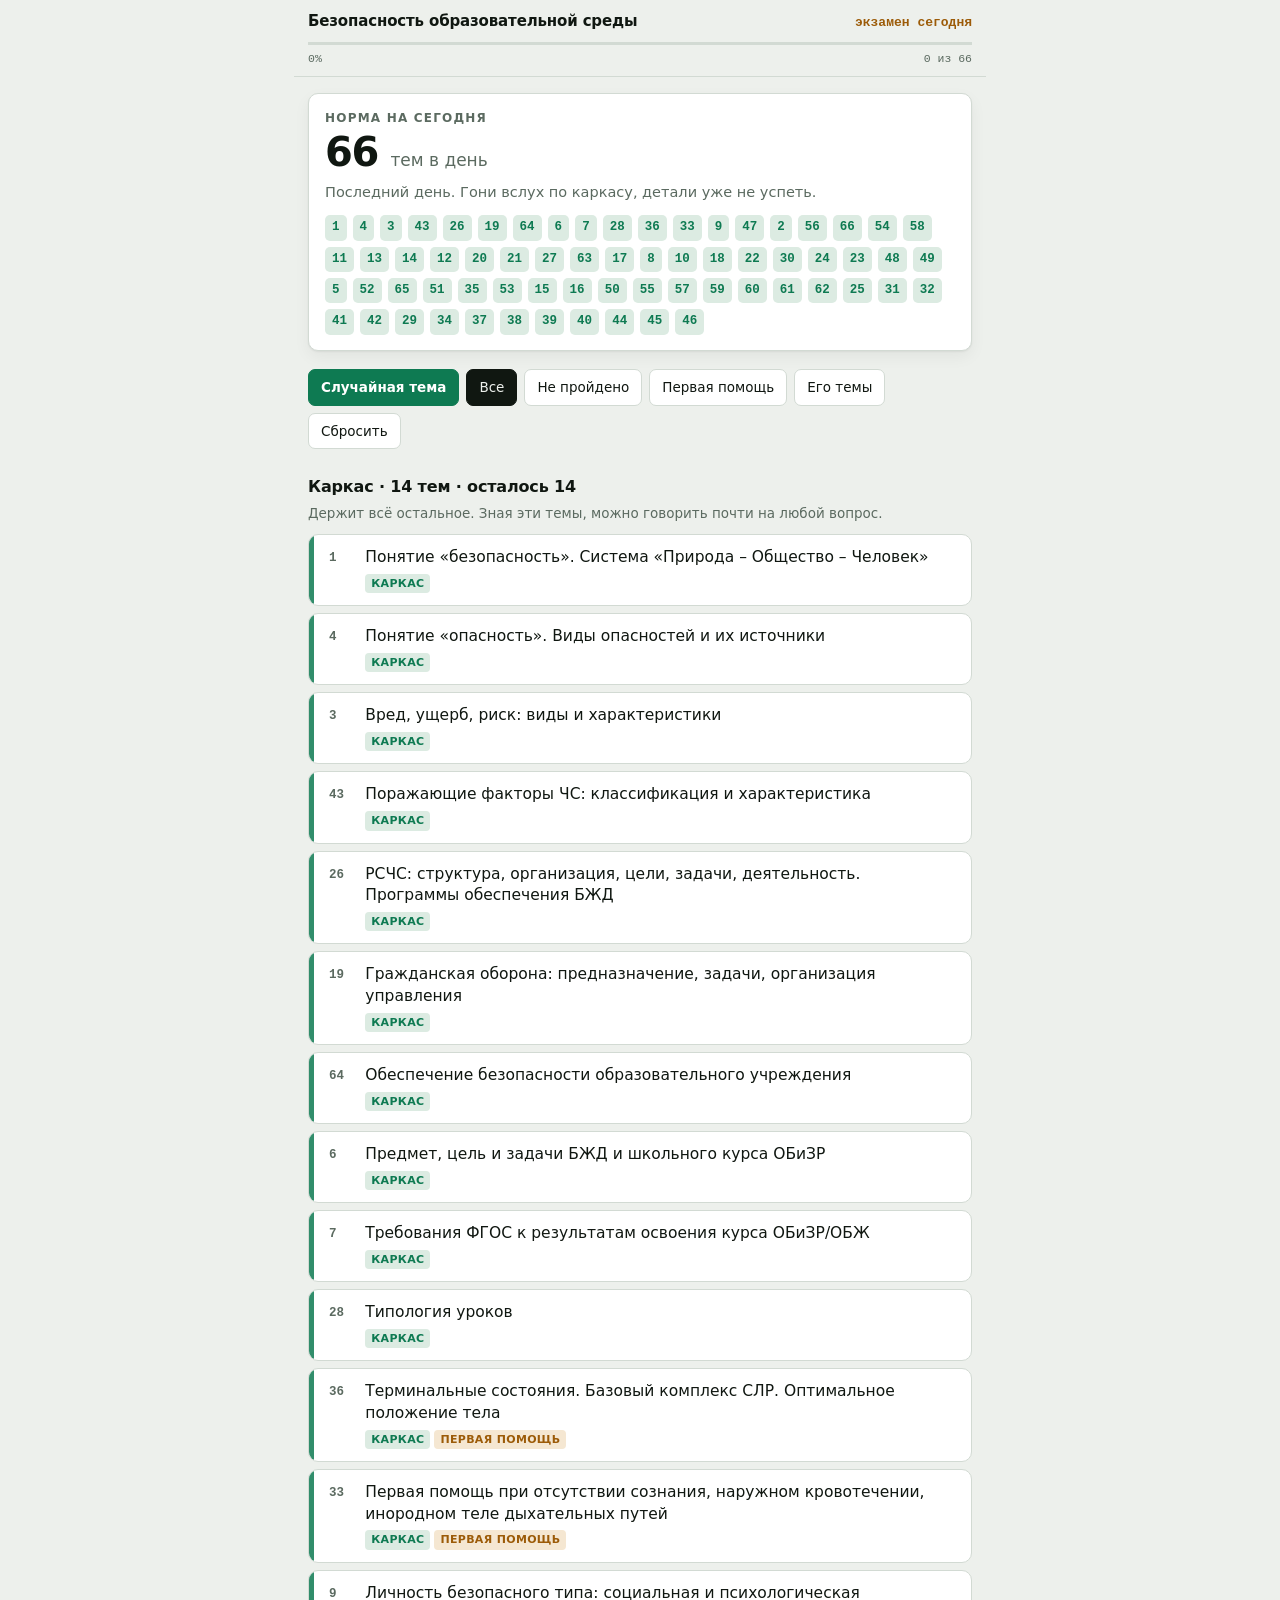
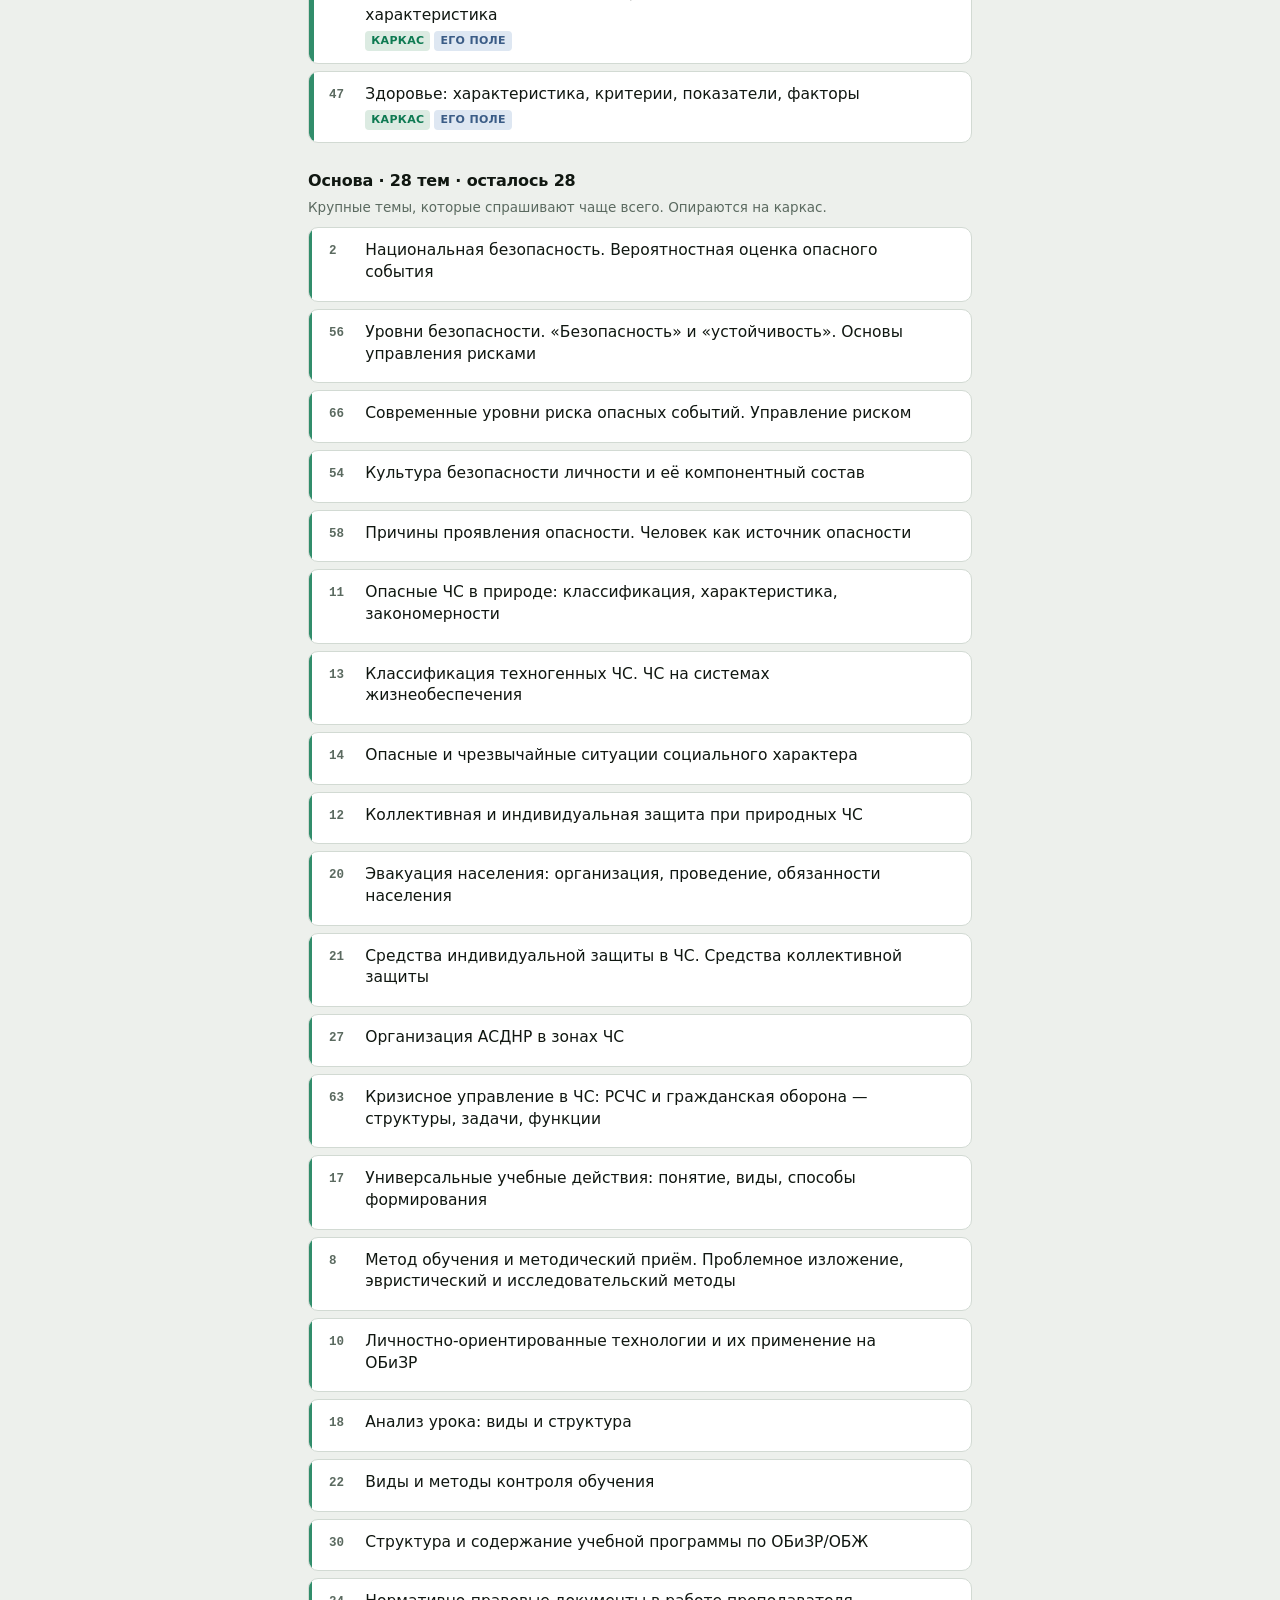
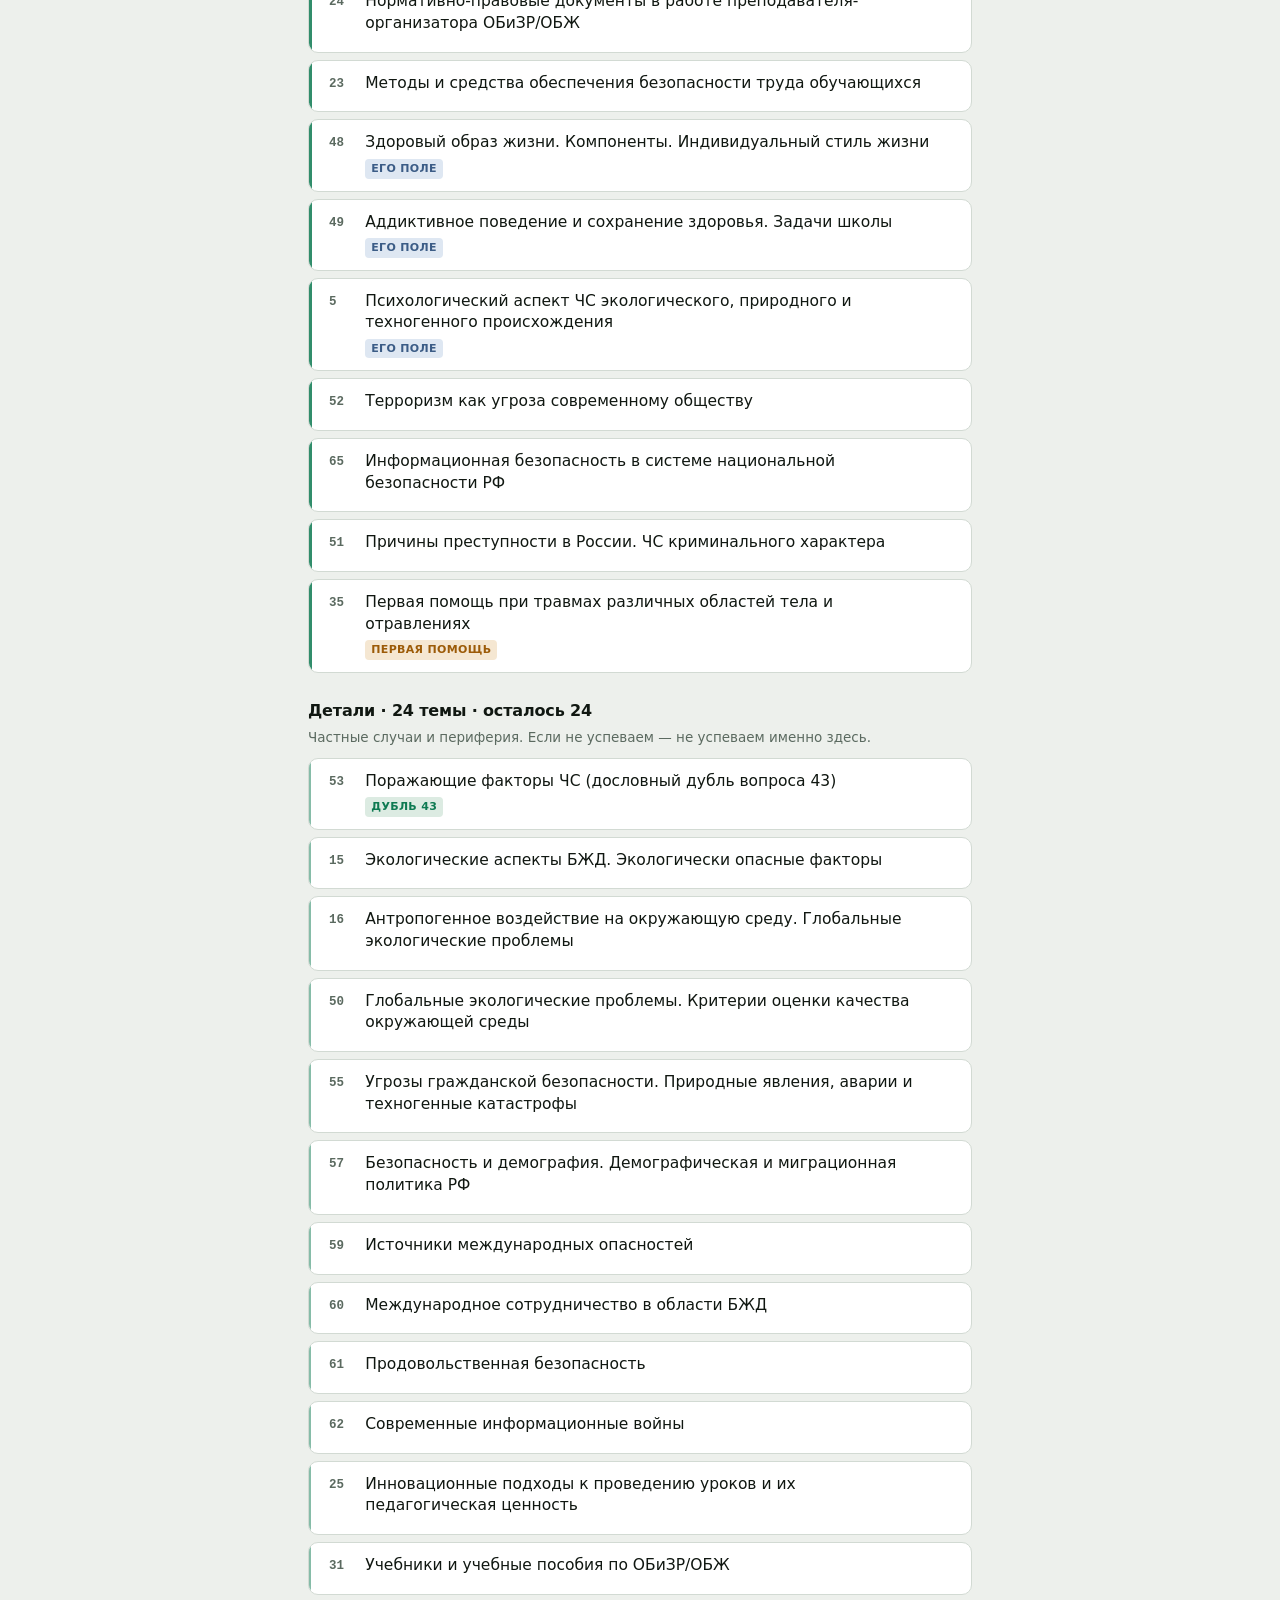
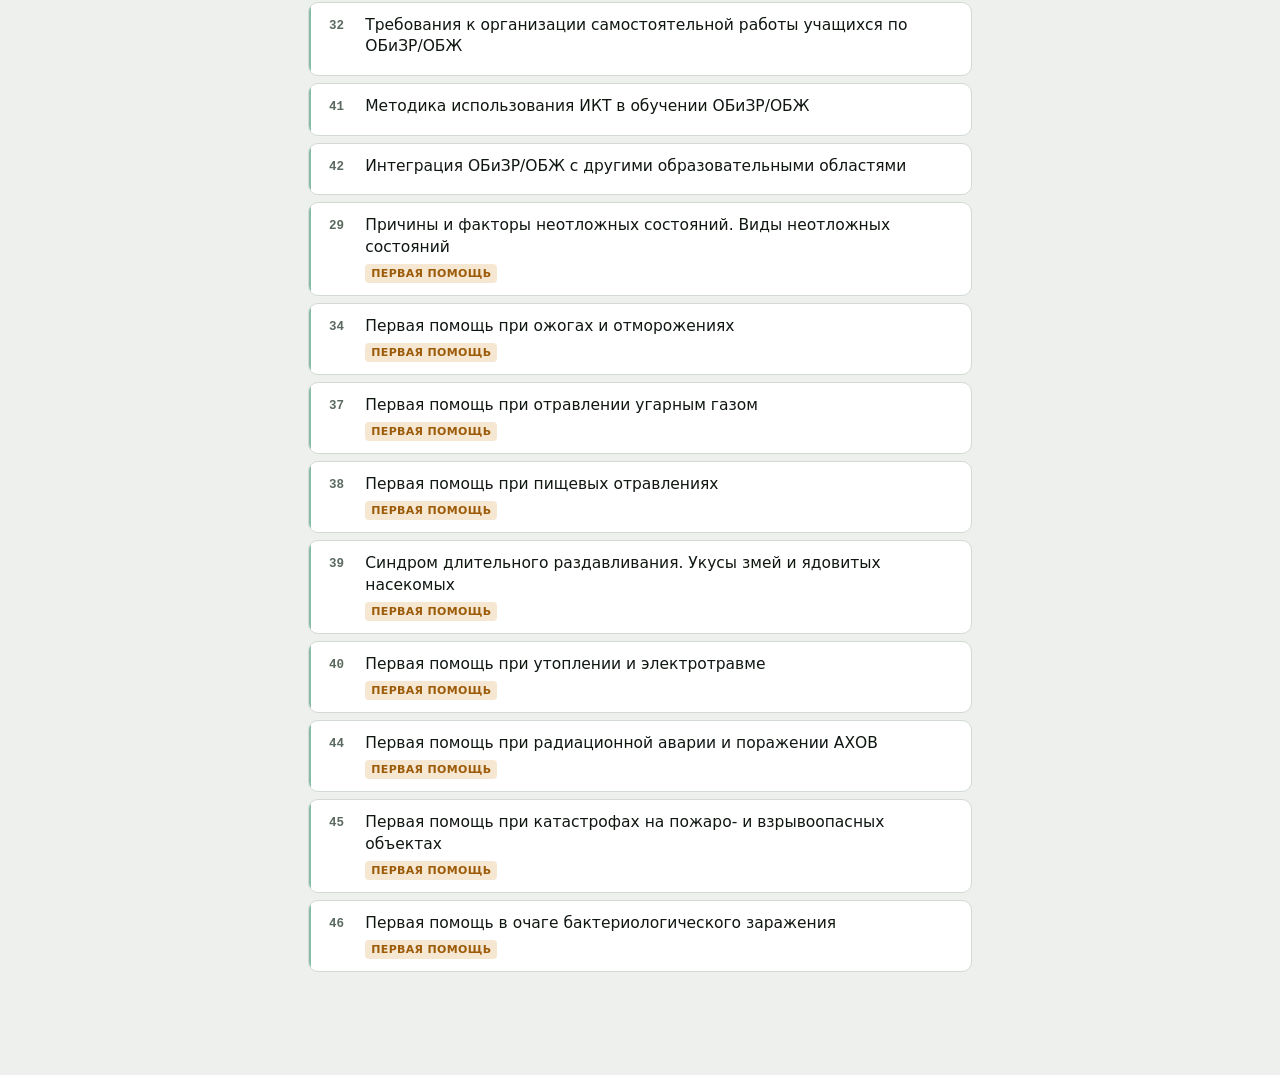
==== bezopasnost/index.html @ a17c6c6d "Тренажёр к экзамену РГСУ «Комплексная безопасность образовательной среды» Отдельная страница в bezop" ====
<!doctype html>
<html lang="ru">
<head>
<meta charset="utf-8">
<meta name="viewport" content="width=device-width, initial-scale=1, viewport-fit=cover">
<meta name="theme-color" content="#EDF0EC" media="(prefers-color-scheme: light)">
<meta name="theme-color" content="#0B0F0C" media="(prefers-color-scheme: dark)">
<meta name="description" content="Подготовка к вступительному испытанию РГСУ «Комплексная безопасность образовательной среды», 28 июля 2026. 66 тем, костяки устных ответов, расчёт нормы на день.">
<meta name="robots" content="noindex, nofollow">
<meta name="apple-mobile-web-app-capable" content="yes">
<meta name="apple-mobile-web-app-title" content="Безопасность">
<link rel="icon" href="data:image/svg+xml,<svg xmlns=%22http://www.w3.org/2000/svg%22 viewBox=%220 0 100 100%22><text y=%22.9em%22 font-size=%2290%22>&#128737;</text></svg>">
<title>Безопасность образовательной среды — подготовка к 28 июля</title>
<style>
  html { -webkit-text-size-adjust: 100%; }
  body { margin: 0; }
  h1,h2,h3,p,ol,ul,figure { margin: 0; }
  ol,ul { padding: 0; list-style: none; }
  ol.kost { list-style: decimal; }
  button { font: inherit; color: inherit; }
  img { max-width: 100%; }
</style>
</head>
<body>
<style>
  :root {
    --ground: #EDF0EC;
    --card: #FFFFFF;
    --ink: #101711;
    --muted: #5B6A60;
    --line: #D2DAD3;
    --accent: #0E7A52;
    --accent-soft: #DCEBE2;
    --signal: #9C5B08;
    --signal-soft: #F5E7D2;
    --psy: #3B5C86;
    --psy-soft: #DEE7F2;
    --shadow: 0 1px 2px rgba(16,23,17,.06), 0 6px 16px rgba(16,23,17,.05);
    --r: 10px;
    --sans: system-ui, -apple-system, "Segoe UI", Roboto, sans-serif;
    --mono: ui-monospace, SFMono-Regular, Menlo, Consolas, monospace;
  }
  @media (prefers-color-scheme: dark) {
    :root {
      --ground: #0B0F0C; --card: #141A15; --ink: #E4EAE5; --muted: #90A096;
      --line: #263028; --accent: #34B486; --accent-soft: #16301F;
      --signal: #D79A3C; --signal-soft: #302517;
      --psy: #8FB2DC; --psy-soft: #1B2634;
      --shadow: 0 1px 2px rgba(0,0,0,.4), 0 6px 16px rgba(0,0,0,.3);
    }
  }
  :root[data-theme="dark"] {
    --ground: #0B0F0C; --card: #141A15; --ink: #E4EAE5; --muted: #90A096;
    --line: #263028; --accent: #34B486; --accent-soft: #16301F;
    --signal: #D79A3C; --signal-soft: #302517;
    --psy: #8FB2DC; --psy-soft: #1B2634;
    --shadow: 0 1px 2px rgba(0,0,0,.4), 0 6px 16px rgba(0,0,0,.3);
  }
  :root[data-theme="light"] {
    --ground: #EDF0EC; --card: #FFFFFF; --ink: #101711; --muted: #5B6A60;
    --line: #D2DAD3; --accent: #0E7A52; --accent-soft: #DCEBE2;
    --signal: #9C5B08; --signal-soft: #F5E7D2;
    --psy: #3B5C86; --psy-soft: #DEE7F2;
    --shadow: 0 1px 2px rgba(16,23,17,.06), 0 6px 16px rgba(16,23,17,.05);
  }

  * { box-sizing: border-box; }
  body {
    margin: 0; background: var(--ground); color: var(--ink);
    font-family: var(--sans); font-size: 17px; line-height: 1.55;
    -webkit-text-size-adjust: 100%;
  }
  .wrap { max-width: 44rem; margin: 0 auto; padding: 0 14px 96px; }

  /* ── шапка ── */
  .top {
    position: sticky; top: 0; z-index: 20; background: var(--ground);
    border-bottom: 1px solid var(--line); margin: 0 -14px 16px; padding: 10px 14px 0;
  }
  .toprow { display: flex; align-items: baseline; gap: 10px; }
  .brand { font-size: 15px; font-weight: 680; letter-spacing: -.01em; }
  .countdown {
    margin-left: auto; font-family: var(--mono); font-size: 13px;
    font-variant-numeric: tabular-nums; color: var(--signal); font-weight: 600;
  }
  .bar { height: 3px; background: var(--line); margin-top: 9px; }
  .bar > i { display: block; height: 100%; background: var(--accent); transition: width .35s ease; }
  .barlbl {
    display: flex; justify-content: space-between; padding: 5px 0 8px;
    font-family: var(--mono); font-size: 11.5px; color: var(--muted);
    font-variant-numeric: tabular-nums;
  }

  /* ── карточка «сегодня» ── */
  .today {
    background: var(--card); border: 1px solid var(--line); border-radius: var(--r);
    padding: 15px 16px; box-shadow: var(--shadow); margin-bottom: 18px;
  }
  .today h2 {
    margin: 0 0 3px; font-size: 12px; font-weight: 640; text-transform: uppercase;
    letter-spacing: .1em; color: var(--muted);
  }
  .bignum { font-size: 40px; font-weight: 720; letter-spacing: -.035em; line-height: 1.05; }
  .bignum span { font-size: 17px; font-weight: 500; letter-spacing: 0; color: var(--muted); }
  .today p { margin: 8px 0 0; font-size: 14.5px; color: var(--muted); }
  .queue { display: flex; flex-wrap: wrap; gap: 6px; margin-top: 12px; }
  .qchip {
    font-family: var(--mono); font-size: 12.5px; font-variant-numeric: tabular-nums;
    background: var(--accent-soft); color: var(--accent); border-radius: 5px;
    padding: 3px 7px; font-weight: 600;
  }

  /* ── панель управления ── */
  .tools { display: flex; flex-wrap: wrap; gap: 7px; margin-bottom: 16px; }
  button {
    font: inherit; font-size: 13.5px; cursor: pointer; border-radius: 7px;
    border: 1px solid var(--line); background: var(--card); color: var(--ink);
    padding: 7px 12px; transition: border-color .15s, background .15s;
  }
  button:hover { border-color: var(--accent); }
  button:focus-visible { outline: 2px solid var(--accent); outline-offset: 2px; }
  button[aria-pressed="true"] { background: var(--ink); color: var(--ground); border-color: var(--ink); }
  .primary { background: var(--accent); color: #fff; border-color: var(--accent); font-weight: 600; }
  :root[data-theme="dark"] .primary, .primary { color: #fff; }

  /* ── список тем ── */
  .tier { margin: 26px 0 10px; }
  .tier h3 { margin: 0; font-size: 16px; font-weight: 680; letter-spacing: -.01em; }
  .tier p { margin: 3px 0 0; font-size: 13.5px; color: var(--muted); }

  .item {
    background: var(--card); border: 1px solid var(--line); border-radius: var(--r);
    margin-bottom: 7px; overflow: hidden; position: relative;
  }
  /* полоса слева кодирует уровень: чем толще, тем больше тема держит остальных */
  .item::before {
    content: ""; position: absolute; left: 0; top: 0; bottom: 0;
    background: var(--accent); opacity: .85;
  }
  .item[data-tier="1"]::before { width: 5px; }
  .item[data-tier="2"]::before { width: 3px; }
  .item[data-tier="3"]::before { width: 1.5px; opacity: .5; }
  .item[data-done="1"] { opacity: .58; }
  .item[data-done="1"]::before { background: var(--muted); }

  .head {
    display: flex; align-items: flex-start; gap: 10px; width: 100%;
    text-align: left; background: none; border: 0; border-radius: 0;
    padding: 12px 13px 12px 20px;
  }
  .head:hover { border-color: transparent; background: var(--accent-soft); }
  .num {
    font-family: var(--mono); font-size: 12.5px; font-variant-numeric: tabular-nums;
    color: var(--muted); min-width: 2.1em; padding-top: 2px; font-weight: 600;
  }
  .ttl { flex: 1; font-size: 15.5px; line-height: 1.4; font-weight: 520; }
  .flags { display: flex; gap: 4px; flex-wrap: wrap; margin-top: 5px; }
  .flag {
    font-size: 11px; font-weight: 640; letter-spacing: .03em; border-radius: 4px;
    padding: 2px 6px; text-transform: uppercase;
  }
  .f-aid { background: var(--signal-soft); color: var(--signal); }
  .f-psy { background: var(--psy-soft); color: var(--psy); }
  .f-core { background: var(--accent-soft); color: var(--accent); }
  .tick { font-size: 17px; color: var(--accent); padding-top: 1px; min-width: 1em; }

  /* ── раскрытая тема ── */
  .body { display: none; padding: 2px 15px 16px 20px; border-top: 1px solid var(--line); }
  .item[data-open="1"] .body { display: block; }
  .lbl {
    font-size: 11.5px; font-weight: 640; text-transform: uppercase; letter-spacing: .1em;
    color: var(--muted); margin: 16px 0 7px;
  }
  ol.kost { margin: 0; padding-left: 1.3em; }
  ol.kost li { margin-bottom: 9px; font-size: 15.5px; line-height: 1.52; }
  ol.kost li::marker { color: var(--accent); font-family: var(--mono); font-size: 13px; }
  .terms { display: flex; flex-wrap: wrap; gap: 5px; }
  .term {
    font-size: 13px; background: var(--ground); border: 1px solid var(--line);
    border-radius: 5px; padding: 3px 8px; color: var(--ink);
  }
  .note {
    border-left: 2px solid var(--psy); background: var(--psy-soft);
    padding: 9px 12px; border-radius: 0 6px 6px 0; margin-bottom: 8px; font-size: 14.5px;
  }
  .note b { display: block; font-size: 11.5px; text-transform: uppercase; letter-spacing: .07em; color: var(--psy); margin-bottom: 3px; }
  .fu { border-top: 1px dashed var(--line); padding-top: 9px; margin-top: 9px; font-size: 14.5px; }
  .fu q { display: block; font-weight: 620; quotes: none; margin-bottom: 3px; }
  .fu q::before, .fu q::after { content: ""; }
  .fu div { color: var(--muted); }
  .done-btn { margin-top: 18px; width: 100%; }

  .empty { text-align: center; color: var(--muted); padding: 36px 0; font-size: 15px; }

  /* ── случайная тема ── */
  .drill { position: fixed; inset: 0; background: var(--ground); z-index: 40; display: none; overflow-y: auto; }
  .drill[data-on="1"] { display: block; }
  .drill .inner { max-width: 44rem; margin: 0 auto; padding: 22px 16px 60px; }
  .drill .kicker { font-size: 12px; text-transform: uppercase; letter-spacing: .1em; color: var(--muted); font-weight: 640; }
  .drill h2 { font-size: 25px; line-height: 1.24; letter-spacing: -.02em; margin: 7px 0 20px; text-wrap: balance; }
  .reveal { margin-top: 20px; }

  @media (prefers-reduced-motion: reduce) { * { transition: none !important; } }
  @media (min-width: 640px) { body { font-size: 17.5px; } .wrap { padding: 0 20px 96px; } }
</style>

<div class="wrap">
  <div class="top">
    <div class="toprow">
      <div class="brand">Безопасность образовательной среды</div>
      <div class="countdown" id="cd"></div>
    </div>
    <div class="bar"><i id="bar" style="width:0%"></i></div>
    <div class="barlbl"><span id="pct">0%</span><span id="cnt">0 из 66</span></div>
  </div>

  <div class="today">
    <h2>Норма на сегодня</h2>
    <div class="bignum" id="rate">—</div>
    <p id="hint"></p>
    <div class="queue" id="queue"></div>
  </div>

  <div class="tools">
    <button class="primary" id="drillBtn">Случайная тема</button>
    <button id="fAll" aria-pressed="true">Все</button>
    <button id="fLeft" aria-pressed="false">Не пройдено</button>
    <button id="fAid" aria-pressed="false">Первая помощь</button>
    <button id="fPsy" aria-pressed="false">Его темы</button>
    <button id="reset">Сбросить</button>
  </div>

  <div id="list"></div>
</div>

<div class="drill" id="drill">
  <div class="inner">
    <div class="kicker" id="dKick"></div>
    <h2 id="dTitle"></h2>
    <p style="color:var(--muted);font-size:15px">Проговори вслух полторы&nbsp;— две минуты. Потом открой костяк и сверься: что пропустил, какие термины не прозвучали.</p>
    <button class="primary" id="dShow">Показать костяк</button>
    <div class="reveal" id="dBody" hidden></div>
    <div class="tools" style="margin-top:22px">
      <button id="dNext">Следующая</button>
      <button id="dClose">Закрыть</button>
    </div>
  </div>
</div>

<script>
const TOPICS = [{"n": 1, "title": "Понятие «безопасность». Система «Природа – Общество – Человек»", "kostyak": ["«Безопасность — это состояние защищённости жизненно важных интересов человека, общества и государства от внутренних и внешних угроз. Это определение принято в отечественной науке и в законодательстве».", "«Второе прочтение, инженерное: безопасность — это состояние системы, при котором риск причинения вреда не превышает приемлемого уровня. То есть безопасность измерима через риск».", "«Ключевая мысль: безопасность — не отсутствие опасности, а её удержание в допустимых границах. Абсолютной безопасности не существует».", "«Система „Природа – Общество – Человек“ описывает три взаимодействующие среды. Человек одновременно и объект защиты, и источник угроз. Общество задаёт нормы и институты защиты. Природа — и ресурс, и источник опасностей, и сторона, страдающая от человека».", "«Объект безопасности — то, что защищаем: жизнь, здоровье, права личности, материальные и духовные ценности общества, конституционный строй и территориальная целостность государства».", "«Субъект безопасности — тот, кто обеспечивает защиту: государство, его органы, институты общества, сам человек. Отсюда важная деталь — человек и объект, и субъект собственной безопасности».", "«Предмет науки о безопасности — опасности, их источники, закономерности проявления и способы защиты. Методы: системный анализ, моделирование, статистический и вероятностный анализ, экспертные оценки, мониторинг и прогнозирование, нормирование».", "«Теория даёт понятийный аппарат и модели, практика — конкретные системы защиты. Системы безопасности выделяют по объекту: личная, коллективная, национальная, глобальная»."], "terms": ["жизненно важные интересы", "состояние защищённости", "объект и субъект безопасности", "приемлемый риск", "системный подход", "природно-социально-техническая среда", "мониторинг и прогнозирование", "нормирование"], "follow": [{"q": "Почему безопасность нельзя понимать как отсутствие опасности?", "a": "— Потому что любая деятельность потенциально опасна: это аксиома БЖД. Полностью убрать риск невозможно ни технически, ни экономически, поэтому цель — снижение до приемлемого уровня."}, {"q": "Человек — объект или субъект безопасности?", "a": "— И то, и другое. Его защищают, но и он сам через свою подготовку, поведение и решения обеспечивает или разрушает безопасность — свою и чужую."}], "notes": [], "block": "Теория, риск, ЗОЖ", "bk": "teor", "tier": 1, "psy": false, "aid": false}, {"n": 4, "title": "Понятие «опасность». Виды опасностей и их источники", "kostyak": ["«Опасность — свойство объектов, процессов или явлений причинять вред человеку, обществу или природной среде. Она существует всегда, вопрос только в вероятности реализации».", "«Отправная точка — аксиома о потенциальной опасности любой деятельности: не бывает деятельности с нулевым риском».", "«По происхождению опасности делят на природные, антропогенные, техногенные, социальные, биологические, экологические. Отдельно выделяют глобальные».", "«Природные — землетрясения, наводнения, ураганы, лесные пожары, оползни, эпидемии. Источник — процессы в природной среде, человек на них почти не влияет, но может усиливать последствия застройкой опасных территорий».", "«Антропогенные — вызванные непосредственно действием или бездействием человека: ошибка, нарушение правил, умысел, низкая квалификация».", "«Техногенные — связанные с работой технических систем: аварии на производстве, транспорте, энергетике, выбросы химически опасных и радиоактивных веществ. Причины — износ оборудования, конструктивные и технологические просчёты, отказ систем защиты».", "«Глобальные затрагивают человечество в целом: изменение климата, истощение ресурсов, загрязнение биосферы, пандемии, угроза применения оружия массового поражения».", "«Причины возникновения сводятся к трём группам: естественные процессы, несовершенство техники, человеческий фактор. И по статистике аварий человеческий фактор — ведущая группа причин»."], "terms": ["потенциальная опасность", "аксиома о потенциальной опасности деятельности", "номенклатура опасностей", "источник опасности", "человеческий фактор", "техногенная авария", "поражающий фактор", "глобальные опасности"], "follow": [{"q": "Чем антропогенная опасность отличается от техногенной?", "a": "— Антропогенная исходит непосредственно от человека и его действий, техногенная — от техники и технологий. Граница подвижная: авария по вине оператора техногенна по форме и антропогенна по причине."}, {"q": "Что такое номенклатура опасностей?", "a": "— Систематизированный перечень опасностей для конкретного объекта или вида деятельности. Составляется на этапе идентификации, чтобы ничего не пропустить при оценке риска."}], "notes": [], "block": "Теория, риск, ЗОЖ", "bk": "teor", "tier": 1, "psy": false, "aid": false}, {"n": 3, "title": "Вред, ущерб, риск: виды и характеристики", "kostyak": ["«Три понятия выстроены в цепочку. Вред — само неблагоприятное изменение: утрата здоровья, повреждение имущества, ухудшение состояния природной среды. Ущерб — вред, выраженный количественно, чаще всего в деньгах. Риск — мера возможности того, что вред наступит».", "«Виды вреда: физический — травма, заболевание, гибель; имущественный; моральный; экологический».", "«Ущерб делят на прямой и косвенный. Прямой — разрушенное и утраченное сразу. Косвенный — упущенная выгода, простой производства, затраты на восстановление, отдалённые последствия для здоровья».", "«Риск — количественная характеристика опасности. Считается как отношение числа неблагоприятных событий к общему числу возможных за определённый период, либо как произведение вероятности на тяжесть последствий».", "«Индивидуальный риск — вероятность поражения конкретного человека за год от конкретного фактора. Социальный, или групповой, риск — зависимость между числом пострадавших и вероятностью такого события; он показывает опасность катастроф с массовыми жертвами».", "«Приемлемый риск — уровень, с которым общество на данном этапе согласно мириться, потому что дальнейшее снижение слишком дорого либо технически невозможно».", "«Ещё различают мотивированный и немотивированный риск. Мотивированный — осознанный, ради спасения людей или значимого результата: работа спасателя, пожарного. Немотивированный — риск от небрежности, лихачества, нарушения правил без всякой выгоды».", "«Отдельно — профессиональный, экологический, техногенный риск: это уже деление по природе источника»."], "terms": ["вред", "ущерб", "риск", "прямой и косвенный ущерб", "индивидуальный риск", "социальный (групповой) риск", "приемлемый риск", "мотивированный и немотивированный риск", "тяжесть последствий", "упущенная выгода"], "follow": [{"q": "Зачем нужен именно социальный риск, если есть индивидуальный?", "a": "— Индивидуальный риск может быть низким, но событие способно унести сотни жизней разом. Общество воспринимает одну катастрофу с массовыми жертвами гораздо острее, чем ту же смертность, размазанную по годам. Социальный риск это отражает."}, {"q": "Мотивированный риск — это всегда оправданно?", "a": "— Нет. Он оправдан, когда ожидаемая польза превышает возможный вред и когда приняты меры защиты. Иначе это уже авантюра, а не профессиональный риск."}], "notes": [], "block": "Теория, риск, ЗОЖ", "bk": "teor", "tier": 1, "psy": false, "aid": false}, {"n": 43, "title": "Поражающие факторы ЧС: классификация и характеристика", "kostyak": ["«Поражающий фактор — составляющая опасного явления, которая непосредственно воздействует на людей, объекты и природную среду и вызывает поражение. Сама ЧС — событие, поражающий фактор — механизм причинения вреда».", "«По природе воздействия выделяют механические, тепловые, химические, радиационные, биологические, а также акустические, электромагнитные и психологические факторы».", "«Механические — ударная волна, обломки, обрушение конструкций, оползневые массы, поток воды. Результат — травмы, переломы, баротравма, гибель под завалами».", "«Тепловые — световое излучение, пламя, горячие газы. Вызывают ожоги кожи и дыхательных путей, тепловой удар, воспламенение материалов».", "«Химические — воздействие аварийно химически опасных веществ: отравления, поражение органов дыхания, ожоги, заражение местности и воды».", "«Радиационные — ионизирующее излучение: острая и хроническая лучевая болезнь, отдалённые последствия».", "«Биологические — патогенные микроорганизмы и токсины: инфекционные заболевания, эпидемии, эпизоотии».", "«Отдельно называю психологический фактор: острая реакция на стресс, паника, ступор, дезорганизация поведения. Он не оставляет физических следов, но резко увеличивает потери — из-за паники людей гибнет иногда больше, чем от самого поражающего явления».", "«По времени действия факторы делят на первичные и вторичные: землетрясение — первичный, а вызванный им пожар или разрушение плотины — вторичный. По длительности — мгновенные и пролонгированные»."], "terms": ["поражающий фактор", "первичные и вторичные факторы", "ударная волна", "световое излучение", "ионизирующее излучение", "АХОВ (аварийно химически опасные вещества)", "очаг поражения", "зона заражения", "санитарные и безвозвратные потери"], "follow": [{"q": "Приведите пример цепочки первичных и вторичных факторов.", "a": "— Землетрясение: первичный — сейсмический удар и обрушение зданий; вторичные — пожары от повреждённых сетей, утечка АХОВ с предприятия, затопление при разрушении гидросооружения, вспышка инфекций из-за нарушения водоснабжения."}, {"q": "Почему психологический фактор относят к поражающим?", "a": "— Потому что он самостоятельно приводит к потерям: паника вызывает давку, ступор мешает эвакуироваться, дезорганизация срывает действия спасателей."}], "notes": [], "block": "Теория, риск, ЗОЖ", "bk": "teor", "tier": 1, "psy": false, "aid": false}, {"n": 26, "title": "РСЧС: структура, организация, цели, задачи, деятельность. Программы обеспечения БЖД", "kostyak": ["РСЧС — это единая государственная система предупреждения и ликвидации чрезвычайных ситуаций. Она объединяет органы управления, силы и средства федеральных органов исполнительной власти, органов власти субъектов, органов местного самоуправления и организаций, в полномочия которых входит решение вопросов защиты населения и территорий от ЧС.", "Создана система была в начале девяностых годов сначала как Российская система предупреждения и действий в чрезвычайных ситуациях, а в середине девяностых преобразована в единую государственную систему. Правовая основа — федеральный закон «О защите населения и территорий от чрезвычайных ситуаций природного и техногенного характера».", "Цель системы — предупреждение возникновения и развития ЧС, снижение размеров ущерба и потерь, ликвидация чрезвычайных ситуаций.", "Задачи назову основные: разработка и реализация правовых и экономических норм в этой области; осуществление целевых и научно-технических программ по повышению устойчивости объектов; обеспечение готовности органов управления, сил и средств; сбор и обмен информацией; подготовка населения к действиям в ЧС; прогнозирование и оценка последствий; создание резервов финансовых и материальных ресурсов; ликвидация ЧС и социальная защита пострадавших.", "Теперь структура, это костяк вопроса. РСЧС состоит из функциональных и территориальных подсистем. Функциональные создаются федеральными органами исполнительной власти по отраслевому принципу — например, подсистема надзора в сфере защиты прав потребителей или подсистема Минздрава. Территориальные создаются в субъектах Российской Федерации и действуют в границах своих территорий.", "Система имеет пять уровней: федеральный, межрегиональный, региональный, муниципальный и объектовый.", "На каждом уровне создаются одни и те же типы органов и элементов. Координационные органы — это комиссии по предупреждению и ликвидации чрезвычайных ситуаций и обеспечению пожарной безопасности, сокращённо КЧС и ОПБ. Постоянно действующие органы управления — МЧС России, главные управления МЧС по субъектам, органы, специально уполномоченные на решение задач в области защиты населения. Органы повседневного управления — центры управления в кризисных ситуациях и единые дежурно-диспетчерские службы.", "Кроме органов, на каждом уровне есть силы и средства, резервы финансовых и материальных ресурсов, системы связи и оповещения и системы информационного обеспечения.", "Режимов функционирования три: режим повседневной деятельности при отсутствии угрозы; режим повышенной готовности при угрозе возникновения ЧС; режим чрезвычайной ситуации при её возникновении и ликвидации. Отдельно предусмотрены уровни реагирования, которые определяют, должностное лицо какого уровня руководит ликвидацией.", "Про программы. Обеспечение безопасности реализуется через государственные программы федерального уровня — прежде всего программу в области защиты населения и территорий от чрезвычайных ситуаций и обеспечения пожарной безопасности, которую ведёт МЧС России, — а на уровне субъектов через аналогичные региональные государственные программы. В муниципалитетах и организациях им соответствуют планы действий по предупреждению и ликвидации ЧС."], "terms": ["единая государственная система предупреждения и ликвидации ЧС", "федеральный закон «О защите населения и территорий от ЧС природного и техногенного характера»", "функциональные и территориальные подсистемы", "федеральный", "межрегиональный", "региональный", "муниципальный", "объектовый уровни", "координационные органы", "КЧС и ОПБ", "постоянно действующие органы управления", "органы повседневного управления", "ЕДДС", "центр управления в кризисных ситуациях", "режим повседневной деятельности", "режим повышенной готовности", "режим чрезвычайной ситуации", "резервы финансовых и материальных ресурсов"], "follow": [{"q": "Чем режим повышенной готовности отличается от режима ЧС?", "a": "Повышенная готовность вводится при угрозе возникновения ЧС: усиливается наблюдение и контроль, приводятся в готовность силы и средства, уточняются планы, при необходимости проводится упреждающая эвакуация. Режим ЧС вводится, когда ситуация уже возникла, и означает переход к ликвидации: развёртывание сил, проведение АСДНР, организацию жизнеобеспечения пострадавших."}, {"q": "Что такое ЕДДС и зачем она нужна?", "a": "Единая дежурно-диспетчерская служба муниципального образования. Это орган повседневного управления, который круглосуточно принимает сообщения об угрозах и происшествиях, оценивает их и координирует действия всех дежурных служб на территории. Именно она обеспечивает единый номер вызова экстренных служб."}], "notes": [{"label": "Разворот на школу", "text": "образовательная организация — это объектовое звено РСЧС. Отсюда объектовая комиссия по предупреждению и ликвидации ЧС и обеспечению пожарной безопасности, план действий по предупреждению и ликвидации ЧС, назначенный ответственный, тренировки и обучение работников. Школа — не сторонний наблюдатель системы, а её нижний уровень."}], "block": "ЧС, ГО, РСЧС", "bk": "chs", "tier": 1, "psy": false, "aid": false}, {"n": 19, "title": "Гражданская оборона: предназначение, задачи, организация управления", "kostyak": ["Гражданская оборона — это система мероприятий по подготовке к защите и по защите населения, материальных и культурных ценностей на территории Российской Федерации от опасностей, возникающих при военных конфликтах или вследствие этих конфликтов, а также при чрезвычайных ситуациях природного и техногенного характера. Определение дано федеральным законом «О гражданской обороне».", "Обращу внимание на важную деталь этого определения: с конца девяностых годов гражданская оборона решает задачи не только военного, но и мирного времени. Это принципиально, потому что именно здесь она смыкается с РСЧС.", "Исторически система идёт от местной противовоздушной обороны, МПВО, созданной в тридцатые годы. В шестьдесят первом году она была преобразована в гражданскую оборону страны, а в девяностые годы, после серии крупных техногенных аварий, руководство ею перешло к системе МЧС России.", "Задачи гражданской обороны перечислю по основным группам. Первая — подготовка населения в области ГО и оповещение о возникающих опасностях.", "Вторая — защита населения: эвакуация населения и материальных ценностей в безопасные районы, предоставление населению средств индивидуальной защиты и защитных сооружений.", "Третья — обеспечивающие мероприятия: световая и другие виды маскировки, борьба с пожарами, обнаружение и обозначение районов радиоактивного, химического и биологического заражения, санитарная обработка людей и обеззараживание техники, зданий и территорий.", "Четвёртая — восстановление и жизнеобеспечение: проведение аварийно-спасательных и других неотложных работ, первоочередное жизнеобеспечение пострадавшего населения, срочное восстановление функционирования коммунальных служб, поддержание порядка в пострадавших районах, срочное захоронение погибших, обеспечение устойчивости функционирования организаций в военное время.", "Теперь управление. Общее руководство гражданской обороной в стране осуществляет Правительство Российской Федерации. Федеральный орган, уполномоченный на решение задач в области ГО, — МЧС России.", "Далее по вертикали: в федеральных органах исполнительной власти и в организациях руководство ГО осуществляют их руководители, в субъектах и муниципальных образованиях — главы соответствующих администраций. Ключевой принцип: руководитель организации является по должности начальником гражданской обороны этой организации, эта обязанность не делегируется.", "Повседневное управление ведут органы, специально уполномоченные на решение задач в области гражданской обороны, — от главных управлений МЧС России по субъектам до структурных подразделений или отдельных работников в организациях."], "terms": ["федеральный закон «О гражданской обороне»", "МПВО", "МЧС России", "опасности", "возникающие при военных конфликтах", "защитные сооружения гражданской обороны", "световая маскировка", "АСДНР", "первоочередное жизнеобеспечение", "устойчивость функционирования организаций", "руководитель гражданской обороны", "орган", "уполномоченный на решение задач в области ГО"], "follow": [{"q": "Кто отвечает за гражданскую оборону в организации?", "a": "Руководитель организации по должности. Он отвечает за состояние ГО, а непосредственную работу ведёт назначенный им уполномоченный работник или структурное подразделение — в зависимости от численности и категории объекта."}, {"q": "Что такое нештатные формирования по обеспечению выполнения мероприятий по гражданской обороне?", "a": "Это формирования, создаваемые организациями из числа своих работников для выполнения мероприятий ГО на своей территории: обеспечение эвакуации, санитарная обработка, обслуживание защитных сооружений, восстановление коммуникаций. Они не входят в состав сил постоянной готовности, а комплектуются персоналом самой организации."}], "notes": [{"label": "Разворот на школу", "text": "директор школы — руководитель гражданской обороны образовательной организации. Из этого вырастает конкретный набор: приказ о назначении работника, уполномоченного на решение задач в области ГО и ЧС, план основных мероприятий по ГО на год, план гражданской обороны и защиты населения, обучение работников по программе ГО и объектовые тренировки."}], "block": "ЧС, ГО, РСЧС", "bk": "chs", "tier": 1, "psy": false, "aid": false}, {"n": 64, "title": "Обеспечение безопасности образовательного учреждения", "kostyak": ["Начну с определения: безопасность образовательной организации — состояние защищённости обучающихся, работников и материальных ценностей от угроз любого происхождения, обеспечивающее нормальный ход образовательного процесса. Обязанность создавать безопасные условия закреплена в Федеральном законе «Об образовании в Российской Федерации», ответственность несёт образовательная организация.", "Дальше разложу по направлениям — их принято выделять восемь.", "Антитеррористическая защищённость. Категорирование объекта, паспорт безопасности, контрольно-пропускной и внутриобъектовый режим, охрана, инженерно-технические средства: ограждение, видеонаблюдение, тревожная кнопка с выводом на пульт, система оповещения. Плюс тренировки и инструктажи по действиям при угрозе.", "Пожарная безопасность. Автоматическая пожарная сигнализация и система оповещения, первичные средства пожаротушения, содержание путей эвакуации, планы эвакуации, назначение ответственного, обучение мерам пожарной безопасности, регулярные объектовые тренировки по эвакуации.", "Охрана труда и техника безопасности. Специальная оценка условий труда, инструктажи — вводный, первичный, повторный, целевой; расследование несчастных случаев с обучающимися и работниками, требования к кабинетам повышенной опасности: химия, физика, технология, спортзал.", "Электро- и энергобезопасность, санитарно-эпидемиологическая безопасность. Соблюдение санитарных правил, режим занятий, питание, медицинское сопровождение.", "Информационная безопасность. Контентная фильтрация, защита персональных данных обучающихся, ответственный за информационную безопасность, профилактика деструктивного контента и кибербуллинга.", "Профилактика детского травматизма. Организация перемен и дежурства, безопасность оборудования и спортивных снарядов, профилактика дорожно-транспортного травматизма, инструктажи перед выездными мероприятиями.", "Гражданская оборона и защита от ЧС. Планы действий, объектовое звено РСЧС, обучение работников и обучающихся, средства индивидуальной защиты.", "Психологическая безопасность образовательной среды. Об этом отдельно и подробнее — я вижу это направление как ключевое. Субъекты и ответственность - Учредитель — создаёт условия и финансирует мероприятия по безопасности. - Руководитель организации — несёт персональную ответственность за безопасность обучающихся и работников, утверждает паспорт безопасности, назначает ответственных приказом. - Заместитель руководителя по безопасности — организует всю работу по направлениям. - Преподаватель-организатор основ безопасности и защиты Родины — ведёт учебный предмет ОБЗР, организует объектовые тренировки и эвакуации, готовит инструктажи, участвует в разработке документации по гражданской обороне и антитеррористической защищённости, ведёт военно-патриотическую работу и подготовку к учебным сборам. Фактически это связующая фигура между учебным процессом и системой безопасности объекта. - Педагог-психолог и социальный педагог — психологическая безопасность, профилактика буллинга и деструктивного поведения, работа с группами риска. - Классный руководитель — инструктажи, ежедневный контроль, взаимодействие с семьёй. - Каждый педагог — отвечает за жизнь и здоровье обучающихся во время занятия и мероприятия. - Внешние субъекты — Росгвардия и охранная организация, органы внутренних дел, МЧС, Роспотребнадзор, комиссия по делам несовершеннолетних. Психологическая безопасность образовательной среды — вывод, к которому веду весь ответ", "Техническая защита закрывает внешние угрозы, но значительная часть угроз в школе рождается внутри неё самой: травля, конфликты, эмоциональное насилие, отвержение ребёнка группой. На эти угрозы не действуют ни турникет, ни камера.", "Понятие психологической безопасности образовательной среды разработано в отечественной психологии, ключевое имя здесь — И. А. Баева. В её подходе психологическая безопасность среды определяется через защищённость участников образовательного процесса от психологического насилия и через удовлетворённость средой, которая обеспечивает референтную значимость среды для человека.", "Три основных критерия по этому подходу: отношение к образовательной среде, защищённость от психологического насилия во взаимодействии, референтность среды — то есть значимость её для человека и желание в ней находиться.", "Формы психологического насилия в школе: публичное унижение, игнорирование, угрозы, принуждение, высмеивание — причём как по линии «ученик — ученик», так и по линии «педагог — ученик».", "Практический выход: мониторинг психологической безопасности среды, антибуллинговые программы, обучение педагогов распознаванию травли, работа с классом как с группой, а не только с отдельным ребёнком, служба медиации в школе.", "Логика связки простая: физическая безопасность — необходимое условие, психологическая — то, что определяет качество среды и в конечном счёте влияет на риск тяжёлых происшествий, включая нападения, где в предыстории почти всегда обнаруживается длительная социальная изоляция подростка."], "terms": ["комплексная безопасность образовательной организации", "антитеррористическая защищённость", "категорирование объекта", "паспорт безопасности", "контрольно-пропускной и внутриобъектовый режим", "инженерно-технические средства охраны", "охрана труда", "инструктаж", "объектовая тренировка", "детский травматизм", "гражданская оборона", "преподаватель-организатор ОБЗР", "психологическая безопасность образовательной среды", "психологическое насилие", "референтность среды", "буллинг", "служба медиации", "И. А. Баева"], "follow": [{"q": "Кто отвечает за безопасность в школе?", "a": "Персональную ответственность несёт руководитель организации, но система работает только при распределённой ответственности: каждый педагог отвечает за детей на своём занятии, ответственные по направлениям назначаются приказом."}, {"q": "Что такое паспорт безопасности?", "a": "Документ по антитеррористической защищённости объекта, который составляется после категорирования и содержит характеристику объекта, оценку уязвимости, перечень мер и порядок действий при угрозе. Документ ограниченного доступа."}, {"q": "Почему психологическая безопасность — часть комплексной безопасности, а не отдельная тема?", "a": "Потому что угрозы, вызревающие внутри коллектива, не блокируются техническими средствами, и потому что состояние среды влияет на поведение людей в самой критической ситуации."}, {"q": "Как измерить психологическую безопасность среды?", "a": "Через опросные методики, оценивающие отношение к среде, защищённость от психологического насилия и референтность; в отечественной практике опираются на подход И. А. Баевой."}], "notes": [{"label": "Заходит от психологии", "text": "тут вся вторая часть ответа. Буллинг и его структура — агрессор, жертва, свидетели; роль наблюдателя как ключевая точка вмешательства. Групповая динамика класса. Диагностика психологической безопасности среды. Профилактика через работу с климатом группы, а не только через реагирование на инцидент."}], "block": "Социальные угрозы", "bk": "soc", "tier": 1, "psy": false, "aid": false}, {"n": 6, "title": "Предмет, цель и задачи БЖД и школьного курса ОБиЗР", "kostyak": ["Начну с разведения двух вещей: «Безопасность жизнедеятельности» — вузовская научная и учебная дисциплина, а «Основы безопасности и защиты Родины» — школьный предмет; у них общая идеология, но разный уровень и разные задачи.", "Предмет изучения БЖД — опасности среды обитания и способы защиты от них человека, то есть система «человек — среда обитания» и её взаимодействие.", "В основе дисциплины лежит аксиома о потенциальной опасности любой деятельности: абсолютной безопасности не бывает, любая деятельность несёт остаточный риск, и задача — управлять этим риском, а не устранять его полностью.", "Цель БЖД — сформировать у человека мышление, при котором безопасность рассматривается как условие любой деятельности; отсюда идея приемлемого риска вместо идеи нулевого риска.", "В школьном курсе цель звучит иначе — формирование культуры безопасности личности: не только знания, но и мотивы, ценности, готовность действовать. Это понятие в отечественной педагогике разрабатывали Мошкин и Гафнер.", "Задачи школьного курса я бы свёл к трём линиям: научить распознавать опасные и чрезвычайные ситуации, научить правильно действовать в них, включая первую помощь, и воспитать ответственное отношение к собственной жизни, здоровью и защите Отечества.", "С 2024 года к этим линиям добавилась военная составляющая: основы военной подготовки, элементы НВП, знакомство с современными средствами вооружённой борьбы. Это прямо следует из нового названия — «и защиты Родины».", "И последнее: результат курса измеряется не воспроизведением правил, а поведением в ситуации. Отсюда и специфика методики — акцент на практикумы, тренировки, ситуационные задачи."], "terms": ["система «человек — среда обитания»", "аксиома о потенциальной опасности деятельности", "приемлемый (остаточный) риск", "опасный фактор и поражающий фактор", "культура безопасности личности", "гомосфера и ноксосфера", "виктимность", "чрезвычайная ситуация", "федеральная рабочая программа", "компетентностный подход"], "follow": [{"q": "Чем ОБиЗР отличается от ОБЖ по содержанию?", "a": "Ядро сохранилось — ЧС, безопасность в быту, на транспорте, в природе, первая помощь, информационная безопасность. Добавились модули по военной подготовке и основам военных знаний, усилена линия противодействия экстремизму и терроризму, появились современные сюжеты вроде беспилотных систем."}, {"q": "Что такое приемлемый риск?", "a": "Уровень риска, который общество готово принять ради получаемой выгоды. Нулевого риска не бывает технически и экономически, поэтому нормирование строится на приемлемом значении, а не на полном исключении опасности."}], "notes": [{"label": "Заходит от психологии", "text": "культура безопасности — по структуре это классическая триада «когнитивный — эмоционально-ценностный — поведенческий компонент», и её можно развернуть через понятие установки. Плюс тема виктимного поведения: почему человек становится жертвой, как связаны тревожность, самооценка и рискованное поведение подростка."}], "block": "Методика", "bk": "met", "tier": 1, "psy": false, "aid": false}, {"n": 7, "title": "Требования ФГОС к результатам освоения курса ОБиЗР/ОБЖ", "kostyak": ["Обновлённые ФГОС основного и среднего общего образования, принятые в 2021 году, задают три группы результатов: личностные, метапредметные и предметные. Эта рамка сквозная для всех предметов, ОБиЗР не исключение.", "Личностные результаты во ФГОС описаны по направлениям воспитания — гражданское, патриотическое, духовно-нравственное, эстетическое, физическое, трудовое, экологическое, ценность научного познания. Для ОБиЗР ведущими будут гражданское, патриотическое и физическое — готовность к защите Отечества, ответственное отношение к своему здоровью, неприятие любых форм экстремизма.", "Важная методическая оговорка: личностные результаты не выносятся на персональную отметку. Они оцениваются неперсонифицированно, в ходе мониторингов, потому что оценивать ценности отметкой некорректно.", "Метапредметные результаты во ФГОС раскрыты через универсальные учебные действия трёх видов: познавательные, коммуникативные и регулятивные. Познавательные разделены на базовые логические, базовые исследовательские и работу с информацией.", "На материале ОБиЗР метапредметные результаты работают естественно: анализ ситуации, оценка достоверности источника, принятие решения в условиях дефицита времени, распределение ролей в группе при отработке эвакуации.", "Предметные результаты — то, что специфично именно для предмета. По ОБиЗР это владение алгоритмами действий в опасных и чрезвычайных ситуациях, знание порядка оказания первой помощи, понимание основ обороны государства и воинской обязанности, навыки безопасного поведения в информационном пространстве.", "На базовом уровне в средней школе акцент смещён к практическим умениям и к тому, что человек реально сделает: показать, а не пересказать. Формулировки предметных результатов в стандарте построены от действия — «применять», «оказывать», «оценивать».", "Конкретика по годам обучения задана уже не стандартом, а федеральной рабочей программой по ОБиЗР, которая входит в федеральную образовательную программу — учитель не сочиняет требования сам, он их детализирует."], "terms": ["ФГОС ООО и ФГОС СОО", "три группы результатов", "направления воспитания", "неперсонифицированная оценка личностных результатов", "универсальные учебные действия", "базовые логические и базовые исследовательские действия", "федеральная образовательная программа", "федеральная рабочая программа", "базовый и углублённый уровень", "системно-деятельностный подход"], "follow": [{"q": "Почему личностные результаты не оценивают отметкой?", "a": "Потому что отметка за ценностную позицию превращается в оценку личности и провоцирует имитацию. Стандарт предполагает мониторинг на уровне класса и школы, а не персональную аттестацию."}, {"q": "Что такое системно-деятельностный подход простыми словами?", "a": "Ученик не получает готовое знание, а получает задачу, которая заставляет это знание построить. Учитель организует деятельность и переводит ученика из позиции слушателя в позицию действующего."}], "notes": [{"label": "Заходит от психологии", "text": "методологическая основа ФГОС — системно-деятельностный подход, а он вырос из культурно-исторической теории Выготского и теории деятельности Леонтьева. Тезис «результат формируется только в собственной деятельности ученика, а не в трансляции» — это прямая линия от Гальперина и Эльконина, и её стоит проговорить своими словами."}], "block": "Методика", "bk": "met", "tier": 1, "psy": false, "aid": false}, {"n": 28, "title": "Типология уроков", "kostyak": ["Урок — основная форма организации обучения в классно-урочной системе, восходящей к Коменскому: постоянный состав класса, фиксированное время, единая программа.", "Классифицировать уроки можно по разным основаниям, но общепринятая типология строится по дидактической цели. Её разрабатывали Есипов, Онищук, Махмутов.", "Типы по дидактической цели: урок изучения нового материала; урок закрепления и совершенствования знаний и умений; урок обобщения и систематизации; урок контроля и коррекции; комбинированный урок. Отдельно выделяют урок формирования умений и навыков — практикум.", "Комбинированный урок самый распространённый в школе: он сочетает проверку домашнего, изучение нового, закрепление и задание на дом. Его сильная сторона — универсальность, слабая — дробность, каждому этапу достаётся мало времени.", "Структура зависит от типа. У урока изучения нового: мотивационный этап, актуализация опорных знаний, постановка учебной задачи, изучение нового, первичное закрепление, рефлексия, домашнее задание.", "В логике системно-деятельностного подхода типологию описывают иначе: урок открытия нового знания, урок рефлексии, урок построения системы знаний, урок развивающего контроля. Знать обе рамки полезно — вторая ближе к формулировкам ФГОС.", "По форме проведения уроки бывают традиционными и нестандартными: урок-практикум, урок-экскурсия, урок-конференция, урок-игра, урок-соревнование, интегрированный урок.", "Специфика ОБиЗР: доля практикумов выше, чем у большинства предметов. Отдельный формат — учебная тренировка по эвакуации, которая выходит за рамки одного класса, и практическое занятие по первой помощи с отработкой на манекене.", "Общий принцип: тип урока выбирается из цели, а не наоборот. Несовпадение типа и цели — типичная ошибка, которую как раз и ловит анализ урока."], "terms": ["классно-урочная система и Коменский", "дидактическая цель урока", "комбинированный урок", "урок изучения нового материала", "урок формирования умений и навыков", "урок обобщения и систематизации", "урок контроля и коррекции", "урок открытия нового знания", "нестандартные формы урока", "интегрированный урок", "практикум"], "follow": [{"q": "Обязателен ли этап проверки домашнего задания?", "a": "Нет, он есть в структуре комбинированного урока, но не в каждом типе. На уроке открытия нового знания его заменяет актуализация опорных знаний."}, {"q": "Что такое интегрированный урок?", "a": "Урок, где материал двух и более предметов объединён вокруг одного объекта. Для ОБиЗР это, например, тема отравлений вместе с химией или тема стихийных бедствий вместе с географией."}], "notes": [{"label": "Заходит от психологии", "text": "мотивационный этап урока — не формальность, а условие включения. Можно говорить о принятии учебной задачи как психологическом условии деятельности и о том, что без этапа принятия задачи весь остальной урок работает вхолостую. Также уместно про распределение нагрузки внутри урока с учётом динамики работоспособности: новое даём в первой трети, отработку — дальше."}], "block": "Методика", "bk": "met", "tier": 1, "psy": false, "aid": false}, {"n": 36, "title": "Терминальные состояния. Базовый комплекс СЛР. Оптимальное положение тела", "kostyak": ["Терминальные состояния — это обратимые стадии угасания жизни. Их последовательность: преагония, терминальная пауза, агония, клиническая смерть. За клинической смертью следует биологическая, и она уже необратима.", "Клиническая смерть длится примерно пять–шесть минут при обычной температуре. При переохлаждении срок удлиняется, поэтому утонувших в холодной воде реанимируют дольше и упорнее.", "Признаки клинической смерти для того, кто оказывает первую помощь, простые: нет сознания, нет нормального дыхания. Пульс на сонной артерии проверяют, но человек без медицинского образования не обязан на него ориентироваться — при сомнении начинают реанимацию.", "Признаки биологической смерти, при которых реанимацию не начинают: помутнение и высыхание роговицы, симптом «кошачьего глаза» — зрачок становится щелевидным при сдавлении глазного яблока, трупные пятна, трупное окоченение.", "Базовый комплекс СЛР. Убедиться в безопасности, проверить сознание, открыть дыхательные пути запрокидыванием головы и подъёмом подбородка, оценить дыхание за десять секунд, вызвать скорую по 103 или 112 и попросить принести дефибриллятор, начать компрессии.", "Цифры называю точно: руки на центр грудной клетки, на нижнюю половину грудины, компрессии на глубину пять–шесть сантиметров, с частотой сто–сто двадцать в минуту, с полным возвращением грудной клетки между нажатиями. Соотношение — тридцать компрессий на два вдоха.", "Если делать искусственное дыхание невозможно или неприятно, выполняются только непрерывные компрессии — это лучше, чем ничего. Спасатели меняются каждые две минуты, паузы минимальные. Реанимация продолжается до приезда бригады, до появления признаков жизни или до полного истощения сил.", "Отдельно назову автоматический наружный дефибриллятор. Его применение вошло в обновлённый порядок оказания первой помощи, прибор голосом ведёт человека по шагам, и использовать его может любой.", "Оптимальное положение тела — самостоятельное мероприятие из перечня. Без сознания, но дышит — устойчивое боковое положение. Кровопотеря и шок — на спине с приподнятыми ногами. Травма груди и одышка — полусидя. Травма живота — на спине с валиком под коленями. Травма таза — поза «лягушки». Подозрение на травму позвоночника — не трогать вообще."], "terms": ["преагония", "терминальная пауза", "агония", "клиническая смерть", "биологическая смерть", "симптом Белоглазова («кошачий глаз»)", "базовый комплекс сердечно-лёгочной реанимации", "компрессии грудной клетки 5–6 см", "частота 100–120 в минуту", "соотношение 30:2", "автоматический наружный дефибриллятор", "устойчивое боковое положение", "смена спасателя каждые две минуты"], "follow": [{"q": "У детей соотношение другое?", "a": "Для человека без медицинского образования допустимо использовать то же соотношение 30:2, глубина — примерно треть переднезаднего размера грудной клетки. У двух и более обученных спасателей для детей применяется 15:2, но это уже уровень профессиональной подготовки."}, {"q": "Прекардиальный удар делают?", "a": "В первой помощи — нет. Он не входит в перечень мероприятий и обычному человеку не рекомендуется."}], "notes": [], "block": "Первая помощь", "bk": "pp", "tier": 1, "psy": false, "aid": true}, {"n": 33, "title": "Первая помощь при отсутствии сознания, наружном кровотечении, инородном теле дыхательных путей", "kostyak": ["Все три состояния входят в перечень приказа Минздрава, и по каждому есть свой порядок. Общее у них одно — начинаем с оценки обстановки и собственной безопасности. Погибший спасатель никому не помог.", "Отсутствие сознания. Проверяю сознание: окликаю, аккуратно тормошу за плечи. Если реакции нет — запрокидываю голову, поднимаю подбородок и проверяю дыхание десять секунд: вижу движение груди, слышу, чувствую щекой. Если дыхание есть — вызываю скорую и перевожу человека в устойчивое боковое положение, чтобы язык не перекрыл дыхательные пути и он не захлебнулся рвотой. Дальше контролирую дыхание до приезда бригады.", "Если дыхания нет — это уже клиническая смерть, и я перехожу к сердечно-лёгочной реанимации.", "Наружное кровотечение. Сначала определяю вид: артериальное — алая кровь пульсирующей струёй, венозное — тёмная, течёт непрерывно, капиллярное — сочится по всей поверхности раны.", "Порядок остановки такой: прямое давление на рану, потом давящая повязка, при кровотечении из конечности — пальцевое прижатие артерии выше раны и максимальное сгибание конечности. Жгут — последнее средство, только при артериальном кровотечении из конечности, которое иначе не остановить.", "Про жгут скажу отдельно, потому что здесь чаще всего ошибаются. Жгут накладывается выше раны, поверх одежды или подкладки, до исчезновения пульса и остановки кровотечения. Обязательна записка со временем. Время — около часа в тёплое время года и до получаса на холоде. Неправильно наложенный жгут стоит человеку конечности, поэтому современный подход: сначала давление, жгут только когда без него не обойтись.", "Инородное тело верхних дыхательных путей. Если человек кашляет и может говорить — не мешаю, прошу кашлять. Если кашель беззвучный, он хватается за горло, синеет — наклоняю вперёд и делаю до пяти резких ударов между лопатками основанием ладони. Не помогло — приём Геймлиха: пять толчков в надчревную область снизу вверх. Чередую до эффекта или до потери сознания, после потери сознания — реанимация.", "У детей до года иначе: удары по спине в положении лицом вниз на предплечье и толчки в грудь двумя пальцами. Приём Геймлиха грудному ребёнку не делают."], "terms": ["оценка обстановки и обеспечение безопасных условий", "устойчивое боковое положение", "западение языка", "аспирация рвотных масс", "артериальное", "венозное", "капиллярное кровотечение", "прямое давление на рану", "давящая повязка", "пальцевое прижатие артерии", "кровоостанавливающий жгут и записка со временем", "приём Геймлиха", "полная и частичная обструкция дыхательных путей"], "follow": [{"q": "Что делать, если жгут наложен больше часа, а скорой нет?", "a": "Ослабить на несколько минут, прижав артерию пальцем, дать крови пройти, затем наложить снова чуть выше прежнего места и написать новое время. Это спорный момент, разные пособия дают разные интервалы, поэтому лучше честно сказать: главное — не забыть про жгут, зафиксировать время и передать эту информацию скорой."}, {"q": "Можно ли извлекать инородное тело пальцем?", "a": "Вслепую — нет, протолкнёшь глубже. Только если предмет виден и его реально захватить."}], "notes": [], "block": "Первая помощь", "bk": "pp", "tier": 1, "psy": false, "aid": true}, {"n": 9, "title": "Личность безопасного типа: социальная и психологическая характеристика", "kostyak": ["«Личность безопасного типа поведения — устоявшийся термин отечественной науки о безопасности. Его разработка связана с работами Мошкина, позже развивалась Гафнером, Кисляковым и другими авторами».", "«Определение: это человек, который безопасен для себя, для окружающих и для среды обитания, способен предвидеть опасности, избегать их, при необходимости грамотно действовать и не порождать опасности своим поведением».", "«Обращаю внимание на тройственность: безопасность для себя, для других, для природы. Человек, спасающий себя ценой риска для окружающих, к этому типу не относится».", "«Структуру раскрывают через компоненты. Мотивационно-ценностный: жизнь и здоровье как ценность, гуманистическая направленность, установка на ненасилие, ответственность».", "«Интеллектуальный, познавательный: знание опасностей и их источников, способность прогнозировать развитие ситуации, критичность мышления, устойчивость к манипуляциям и слухам».", "«Деятельностный: владение навыками безопасного поведения, первой помощи, самозащиты, действий при ЧС, доведённых до автоматизма».", "Заходит от психологии: «Психологическая характеристика — здесь я разверну подробнее. Эмоционально-волевая устойчивость и стрессоустойчивость, способность действовать при дефиците времени. Развитая саморегуляция и самоконтроль. Внутренний, интернальный локус контроля — человек считает, что исход зависит от него, а не от обстоятельств; это одна из наиболее устойчиво связанных с безопасным поведением черт. Адекватная самооценка: заниженная порождает беспомощность, завышенная — недооценку опасности. Зрелые копинг-стратегии, преобладание проблемно-ориентированного совладания. Низкая импульсивность и умеренная, а не повышенная склонность к риску. Развитая рефлексия и антиципация — способность предвосхищать последствия».", "Заходит от психологии: «Социальная характеристика: социальная зрелость и ответственность, эмпатия и готовность помогать, коммуникативная компетентность, способность к сотрудничеству и работе в группе, устойчивость к групповому давлению — умение сказать „нет“, когда группа склоняет к риску, толерантность и неагрессивность в конфликте».", "«Формирование — задача образования. Через содержание курса ОБЖ, через тренинги и практическую отработку действий, через уклад школы, через личный пример педагога. Формируется не знанием, а опытом безопасного поведения в реальных и моделируемых ситуациях».", "«Итоговая фраза, которую стоит сказать: личность безопасного типа — это цель воспитания в области безопасности, а культура безопасности личности из вопроса пятьдесят четыре — её содержательное наполнение. Понятия соотносятся как результат и его состав»."], "terms": ["личность безопасного типа поведения", "Мошкин", "Гафнер", "Кисляков", "мотивационно-ценностный", "интеллектуальный", "деятельностный компоненты", "интернальный локус контроля", "саморегуляция", "антиципация", "эмпатия", "устойчивость к групповому давлению", "рефлексия", "культура безопасности"], "follow": [{"q": "Чем личность безопасного типа отличается от просто осторожного человека?", "a": "— Осторожность — избегание. Личность безопасного типа не только избегает, но и действует: помогает другим, не создаёт опасности сама, способна принять решение в ситуации, где избежать уже нельзя. Плюс у неё есть ценностное основание, а не только страх."}, {"q": "Как это формировать в школе практически?", "a": "— Через деятельность: отработку алгоритмов эвакуации и первой помощи, ситуационные задачи и тренинги, проектную работу, обучение навыкам отказа и разрешения конфликтов, а также через среду, где безопасное поведение — норма взрослых, а не только требование к детям."}], "notes": [], "block": "Теория, риск, ЗОЖ", "bk": "teor", "tier": 1, "psy": true, "aid": false}, {"n": 47, "title": "Здоровье: характеристика, критерии, показатели, факторы", "kostyak": ["«Классическое определение Всемирной организации здравоохранения: здоровье — состояние полного физического, душевного и социального благополучия, а не только отсутствие болезней и физических дефектов».", "«Определение критикуют за идеальность: полного благополучия почти никто не достигает. Поэтому в науке используют динамическое понимание — здоровье как способность организма и личности адаптироваться к меняющимся условиям среды и сохранять функции».", "«Выделяют виды здоровья: соматическое, физическое, психическое и нравственное. Отдельно говорят о репродуктивном и профессиональном здоровье».", "«Уровни рассмотрения: индивидуальное здоровье, здоровье группы, общественное здоровье населения».", "«Критерии индивидуального здоровья: уровень и гармоничность физического развития, функциональное состояние систем организма, резервные возможности, уровень иммунной защиты, отсутствие хронических заболеваний, а также субъективное самочувствие».", "«Показатели общественного здоровья: демографические — рождаемость, смертность, продолжительность жизни; заболеваемость; инвалидность; физическое развитие населения».", "«Факторы, влияющие на здоровье, принято группировать в четыре блока: образ жизни, наследственность, состояние окружающей среды, уровень и качество медицинской помощи. Наибольший вклад отводят образу жизни — по разным оценкам около половины, точные проценты по источникам расходятся, поэтому назову порядок».", "Заходит от психологии: «Разверну психологическую составляющую. Психическое здоровье — сохранность психических функций, адекватность реакций, эмоциональная устойчивость. Психологическое здоровье, в традиции Дубровиной, шире: это гармония личности, способность к развитию и самореализации. Здесь работают понятия адаптации и дезадаптации, стрессоустойчивости, копинг-ресурсов, психологического благополучия. Отдельно назову понятие качества жизни, связанного со здоровьем: оно измеряется опросниками и включает субъективную оценку человеком своего состояния».", "«Для педагогики важна норма: здоровье школьника оценивают ещё и через уровень школьной адаптации, работоспособность и утомляемость в течение учебного дня»."], "terms": ["определение ВОЗ", "адаптация и дезадаптация", "соматическое", "психическое", "нравственное здоровье", "общественное здоровье", "резервы организма", "группы здоровья", "психологическое благополучие", "качество жизни", "стрессоустойчивость"], "follow": [{"q": "Почему определение ВОЗ критикуют?", "a": "— Оно описывает идеал, недостижимый в норме, статично и плохо операционализируется. Поэтому рядом с ним используют адаптационный подход и понятие функциональных резервов."}, {"q": "Чем психическое здоровье отличается от психологического?", "a": "— Психическое — медицинская категория, отсутствие расстройств и сохранность функций. Психологическое — характеристика личности: зрелость, гармония, способность справляться с трудностями и развиваться. Человек может не иметь диагноза и при этом иметь низкое психологическое благополучие."}], "notes": [], "block": "Теория, риск, ЗОЖ", "bk": "teor", "tier": 1, "psy": true, "aid": false}, {"n": 2, "title": "Национальная безопасность. Вероятностная оценка опасного события", "kostyak": ["«Национальная безопасность — защищённость личности, общества и государства от внутренних и внешних угроз, при которой обеспечиваются реализация конституционных прав, достойное качество жизни, суверенитет и устойчивое развитие страны».", "«Предмет национальной безопасности — угрозы национальным интересам и система мер по их нейтрализации. В России общий рамочный документ — Стратегия национальной безопасности Российской Федерации; точные реквизиты редакции я называть не берусь, но логика документа именно такая».", "«Традиционно выделяют виды: военная, государственная, экономическая, информационная, экологическая, продовольственная, общественная безопасность. Список в разных источниках варьируется».", "«Три уровня объектов принято разводить. Безопасность личности — жизнь, здоровье, права, свобода. Безопасность общества — материальные и духовные ценности, институты, социальная стабильность. Безопасность государства — суверенитет, конституционный строй, территориальная целостность».", "«Между ними бывает противоречие: усиление государственной безопасности может ограничивать свободы личности. Баланс этих уровней — самостоятельная задача политики безопасности».", "«Вероятностная оценка опасного события: опасность нельзя описать словом „есть или нет“, её описывают вероятностью реализации за единицу времени».", "«Базовая формула риска — вероятность события, умноженная на тяжесть последствий. Для расчёта используют статистику происшествий, дерево отказов и дерево событий, экспертные оценки, когда статистики нет».", "«Практический смысл: вероятностная оценка позволяет сравнивать разные по природе угрозы в одной шкале и распределять ресурсы туда, где ожидаемый ущерб выше»."], "terms": ["национальные интересы", "угроза", "вызов", "риск", "Стратегия национальной безопасности РФ", "суверенитет", "вероятность реализации опасности", "ожидаемый ущерб", "дерево отказов и дерево событий", "экспертная оценка"], "follow": [{"q": "Чем угроза отличается от опасности?", "a": "— Опасность потенциальна, это свойство среды или объекта причинить вред. Угроза — опасность, ставшая конкретной: есть источник, направленность и достаточная вероятность реализации."}, {"q": "Что делать, если статистики по событию нет?", "a": "— Переходить к экспертным методам и сценарному анализу: моделировать дерево событий, оценивать вероятности ветвей экспертно, брать консервативный сценарий."}], "notes": [], "block": "Теория, риск, ЗОЖ", "bk": "teor", "tier": 2, "psy": false, "aid": false}, {"n": 56, "title": "Уровни безопасности. «Безопасность» и «устойчивость». Основы управления рисками", "kostyak": ["«Уровни безопасности выстраивают по масштабу объекта: индивидуальная безопасность личности, безопасность малой группы и коллектива, общественная, национальная, региональная и глобальная».", "«Уровни связаны, но не сводятся друг к другу: безопасность государства не складывается автоматически из безопасности каждого гражданина, и наоборот».", "«Теперь соотношение категорий. Общее у безопасности и устойчивости в том, что обе описывают способность системы сохранять себя при внешнем воздействии, и обе оцениваются через риск».", "«Различие: безопасность — характеристика защищённости от вреда, взгляд от угрозы. Устойчивость — способность системы сохранять функционирование и восстанавливаться после воздействия, взгляд от самой системы».", "«Проще: безопасность отвечает на вопрос „не ударит ли“, устойчивость — „выдержим ли и восстановимся ли“. Объект может быть устойчив, но небезопасен для окружающих, — например, надёжно работающее химическое производство рядом с жилой застройкой».", "«Управление риском — циклический процесс из четырёх шагов: идентификация опасностей, оценка риска, выбор и реализация мер, контроль и пересмотр».", "«Методы воздействия на риск: устранение источника, снижение вероятности, снижение тяжести последствий, передача риска через страхование, принятие остаточного риска».", "«В социальных системах инструменты одни — нормы, обучение, информирование, социальная поддержка; в технических — резервирование, защитные системы, регламенты обслуживания; в природных — мониторинг, прогноз, инженерная защита и ограничение хозяйственной деятельности»."], "terms": ["уровни безопасности", "устойчивость системы", "остаточный риск", "идентификация опасностей", "оценка риска", "резервирование", "страхование риска", "управляющее воздействие", "обратная связь"], "follow": [{"q": "Можно ли считать устойчивость частью безопасности?", "a": "— В ряде подходов да: устойчивость рассматривают как условие безопасности, потому что система, теряющая функции от малого воздействия, защищённой быть не может. Но понятия не тождественны."}, {"q": "Что такое остаточный риск?", "a": "— Риск, сохраняющийся после всех принятых мер защиты. Он всегда больше нуля, и задача — довести его до приемлемого уровня и осознанно принять."}], "notes": [], "block": "Теория, риск, ЗОЖ", "bk": "teor", "tier": 2, "psy": false, "aid": false}, {"n": 66, "title": "Современные уровни риска опасных событий. Управление риском", "kostyak": ["«Начну с того, что риск сегодня — основной измеритель безопасности. Мировая практика перешла от концепции абсолютной безопасности к концепции приемлемого риска».", "«Концепция абсолютной безопасности предполагала: сделаем защиту такой, чтобы аварий не было вовсе. Практика показала, что это недостижимо: ресурсы конечны, а сложные системы всегда сохраняют остаточный риск».", "«Приемлемый риск — компромисс между уровнем защищённости и затратами на неё. Есть экономический предел: вкладывая всё в техническую защиту, мы отнимаем средства у здравоохранения, социальной сферы, и суммарный риск для населения растёт. Существует точка, где суммарный риск минимален, — это и есть ориентир».", "«По порядку величины индивидуальный риск гибели за год: приемлемым обычно считают уровень порядка десять в минус шестой степени, пренебрежимо малым — на порядок ниже, чрезмерным — порядка десять в минус третьей. Оговорюсь: конкретные значения различаются по странам, отраслям и источникам, я называю порядок величины, а не норматив».", "«Уровни риска в быту, на транспорте и в промышленности различаются на порядки, и субъективное восприятие риска не совпадает с расчётным: люди переоценивают редкие яркие опасности и недооценивают привычные».", "Заходит от психологии: «Это описано в психологии восприятия риска: работает эвристика доступности, и поэтому авиакатастрофа пугает сильнее, чем поездка на автомобиле, хотя расчётный риск говорит обратное. Для педагога это прямая практическая проблема: подросток недооценивает привычный риск — дорогу, воду, электричество — и переоценивает экзотический».", "«Управление риском — четыре шага: идентификация опасностей, оценка риска, выбор мер, контроль результата и пересмотр. Цикл повторяется».", "«Стратегии воздействия: устранение источника, снижение вероятности, снижение тяжести последствий, передача риска — страхование, и принятие остаточного риска. Плюс информирование населения и обучение как самостоятельный, самый дешёвый инструмент»."], "terms": ["концепция приемлемого риска", "концепция абсолютной безопасности", "остаточный риск", "экономический предел безопасности", "индивидуальный и социальный риск", "восприятие риска", "управление риском", "страхование как передача риска"], "follow": [{"q": "Кто решает, какой риск приемлем?", "a": "— Общество через государство: нормативы, экспертиза, общественное обсуждение. Это не чисто техническое решение, в нём есть ценностная составляющая — сколько общество готово платить за спасённую жизнь."}, {"q": "Почему нельзя просто вкладывать в безопасность больше?", "a": "— Потому что ресурсы ограничены и перераспределяются. Сверхзатраты на один вид защиты оголяют другие сферы, и суммарный риск для того же населения начинает расти."}], "notes": [], "block": "Теория, риск, ЗОЖ", "bk": "teor", "tier": 2, "psy": false, "aid": false}, {"n": 54, "title": "Культура безопасности личности и её компонентный состав", "kostyak": ["«Культура безопасности личности — устойчивая система ценностей, знаний, умений и привычек поведения, которая позволяет человеку предвидеть опасности, избегать их и грамотно действовать при их возникновении».", "«Понятие пришло в широкий оборот после анализа крупных техногенных аварий: выяснилось, что техника исправна, инструкции написаны, а люди действуют вопреки им. Значит, дело в культуре, а не только в регламенте».", "«Компонентный состав обычно раскрывают через четыре-пять блоков. Первый — ценностно-мотивационный: отношение к жизни и здоровью как к ценности, установка на безопасное поведение, ответственность за себя и окружающих».", "«Второй — когнитивный, или знаниевый: знание опасностей, их источников, правил поведения, порядка действий при ЧС, основ первой помощи».", "«Третий — деятельностный, операциональный: сформированные умения и навыки — эвакуироваться, оказать помощь, пользоваться средствами защиты, оценивать обстановку».", "«Четвёртый — эмоционально-волевой: способность сохранять самообладание, управлять страхом, действовать в условиях дефицита времени и информации».", "«Пятый, который выделяют не все авторы, — рефлексивный: умение анализировать собственный опыт и ошибки, прогнозировать последствия своих решений».", "«Формируется культура безопасности через образование, семью, среду и личный опыт. В школе — прежде всего через предмет ОБЖ и уклад образовательной организации; при этом знания без ценностной установки не работают, ученик знает правила и всё равно нарушает»."], "terms": ["культура безопасности", "ценностно-мотивационный компонент", "когнитивный компонент", "деятельностный компонент", "эмоционально-волевой компонент", "рефлексия", "безопасное поведение", "готовность к действиям в ЧС"], "follow": [{"q": "Как измерить культуру безопасности у школьника?", "a": "— Комплексно: тесты знаний, наблюдение за реальным поведением и учебными эвакуациями, опросники ценностных ориентаций и отношения к риску, анализ поведения в проблемных ситуациях. Только знаниевый срез недостаточен."}, {"q": "Почему знание правил не гарантирует безопасного поведения?", "a": "— Между знанием и поступком стоит мотивация, эмоциональное состояние и групповые нормы. Если в среде рискованное поведение поощряется, знания проигрывают."}], "notes": [], "block": "Теория, риск, ЗОЖ", "bk": "teor", "tier": 2, "psy": false, "aid": false}, {"n": 58, "title": "Причины проявления опасности. Человек как источник опасности", "kostyak": ["«Опасность существует потенциально, а проявляется при совпадении условий. Обычно называют три группы причин: естественные процессы, технические факторы и человеческий фактор».", "«Модель, которую удобно проговорить: опасность реализуется, когда совпали источник, условие реализации и незащищённый объект. Уберите любое звено — события не будет».", "«Человеческий фактор в статистике аварий — ведущая группа причин; по разным отраслям оценки различаются, но лидирующая роль признаётся повсеместно».", "«Разложу его. Первое — недостаток знаний и умений: человек не обучен, не понимает опасности процесса».", "«Второе — нарушение мотивации: человек знает и умеет, но не хочет соблюдать правила, потому что нарушение выгоднее — быстрее, удобнее, привычнее для коллектива».", "«Третье — психофизиологические причины: утомление, монотония, стресс, эмоциональная напряжённость, болезнь, алкогольное или наркотическое опьянение, снижение внимания».", "«Четвёртое — несоответствие человека требованиям деятельности: по скорости реакции, устойчивости внимания, темпераменту, состоянию здоровья».", "Заходит от психологии: «Здесь уместно назвать теорию склонности к несчастным случаям и работы по психологии труда: доля людей стабильно чаще попадает в происшествия, и это связывают с личностными чертами — импульсивностью, экстернальным локусом контроля, низкой самооценкой опасности, склонностью к риску. Отсюда практический вывод: профотбор, психологическое сопровождение, режим труда и отдыха работают на безопасность не хуже техники».", "«Итог: человек — источник опасности как оператор, как проектировщик, как руководитель, принимающий решения, и как участник социальной группы, задающей нормы поведения»."], "terms": ["человеческий фактор", "ошибочное действие", "нарушение против ошибки", "психофизиологическое состояние", "утомление и монотония", "локус контроля", "профессиональный отбор", "надёжность оператора", "склонность к риску"], "follow": [{"q": "Ошибка и нарушение — одно и то же?", "a": "— Нет, и это важное различие. Ошибка непреднамеренна, человек хотел сделать правильно. Нарушение осознанно, человек знает правило и сознательно его обходит. Меры разные: против ошибок — обучение и эргономика, против нарушений — мотивация, контроль и работа с нормами коллектива."}, {"q": "Как снизить влияние человеческого фактора?", "a": "— Проектировать технику под возможности человека, а не наоборот; нормировать режим труда и отдыха; вести профотбор и обучение; формировать культуру безопасности, где сообщать об ошибке безопаснее, чем скрывать."}], "notes": [], "block": "Теория, риск, ЗОЖ", "bk": "teor", "tier": 2, "psy": false, "aid": false}, {"n": 11, "title": "Опасные ЧС в природе: классификация, характеристика, закономерности", "kostyak": ["Начну с определения: чрезвычайная ситуация природного характера — это обстановка на определённой территории, сложившаяся в результате опасного природного явления, которое повлекло или может повлечь человеческие жертвы, ущерб здоровью, материальные потери и нарушение условий жизнедеятельности людей.", "Классифицируют такие ЧС прежде всего по генезису, то есть по происхождению самого явления. Первая группа — геофизические: землетрясения и извержения вулканов.", "Вторая группа — геологические, их ещё называют экзогенными: оползни, сели, обвалы, снежные лавины, карстовые провалы, эрозия почв.", "Третья — метеорологические и агрометеорологические: ураганы, бури, смерчи, крупный град, сильные ливни и снегопады, засуха, заморозки, сильные морозы.", "Четвёртая — гидрологические и морские гидрологические: наводнения, половодья и паводки, заторы и зажоры льда, цунами, тайфуны, ранний ледостав.", "Пятая — природные пожары: лесные, торфяные, степные, подземные пожары горючих ископаемых. И шестая группа — биолого-социальные: эпидемии и пандемии среди людей, эпизоотии у животных, эпифитотии у растений. Отдельно выделяют космические факторы — падение крупных метеоритов, магнитные бури.", "Отдельно назову закономерности проявления, это ключевая часть вопроса. Первая — пространственная приуроченность: каждому опасному явлению соответствуют определённые территории, землетрясения происходят в сейсмических поясах, а не где угодно.", "Вторая закономерность — обратная связь интенсивности и повторяемости: чем сильнее явление, тем реже оно случается. Третья — каждому явлению предшествуют предвестники, специфические признаки. Четвёртая — при всей внезапности природная ЧС поддаётся прогнозу, вероятностному или детерминированному. И пятая — практически всегда можно предусмотреть меры защиты, причём как активные, инженерные, так и пассивные, то есть уклонение от опасности.", "Практический вывод из этих закономерностей простой: прогноз и заблаговременная подготовка снижают ущерб сильнее, чем любые действия в момент самой ЧС."], "terms": ["генезис ЧС", "геофизические", "геологические (экзогенные)", "метеорологические", "гидрологические", "биолого-социальные", "эпизоотия", "эпифитотия", "пространственная приуроченность", "предвестники", "вероятностный прогноз", "активные и пассивные меры защиты"], "follow": [{"q": "Приведите пример эпизоотии и объясните, почему это ЧС.", "a": "Африканская чума свиней или ящур. Это ЧС, потому что массовое заболевание животных ведёт к уничтожению поголовья, карантину на территории, экономическому ущербу и риску перехода инфекции на человека при зоонозах."}, {"q": "Чем опасное природное явление отличается от чрезвычайной ситуации?", "a": "Явление — это сам физический процесс, землетрясение или паводок. Чрезвычайной ситуацией оно становится тогда, когда затрагивает людей: появляются пострадавшие, ущерб, нарушение условий жизнедеятельности. Землетрясение в безлюдной пустыне остаётся явлением."}], "notes": [{"label": "Разворот на школу", "text": "для образовательной организации это означает, что перечень отрабатываемых сценариев определяется географией. Школа в Приморье готовится к тайфунам и наводнениям, школа в Сибири — к сильным морозам и лесным пожарам, и планы действий должны быть привязаны к своей территории, а не написаны по шаблону."}], "block": "ЧС, ГО, РСЧС", "bk": "chs", "tier": 2, "psy": false, "aid": false}, {"n": 13, "title": "Классификация техногенных ЧС. ЧС на системах жизнеобеспечения", "kostyak": ["Техногенная чрезвычайная ситуация — это обстановка, вызванная аварией или катастрофой на объекте, созданном человеком. Ключевое отличие от природной ЧС в том, что источник находится внутри техносферы и почти всегда связан с человеческим фактором или износом оборудования.", "Классификация по типу источника выглядит так. Первое — транспортные аварии и катастрофы: железнодорожные, авиационные, на автодорогах, на водном транспорте, на магистральных трубопроводах, в метрополитене.", "Второе — пожары и взрывы на промышленных объектах, в зданиях с массовым пребыванием людей, на транспортных коммуникациях.", "Третье — аварии с выбросом аварийно химически опасных веществ, АХОВ. Четвёртое — аварии с выбросом радиоактивных веществ. Пятое — с выбросом биологически опасных веществ.", "Шестое — внезапное обрушение зданий и сооружений. Седьмое — гидродинамические аварии, то есть прорыв плотин с образованием волны прорыва и зоны катастрофического затопления.", "И восьмое, отдельная группа, — аварии на системах жизнеобеспечения. Это аварии на электроэнергетических системах, на коммунальных системах: водоснабжении, канализации, теплосетях, газоснабжении, а также на очистных сооружениях.", "Про системы жизнеобеспечения скажу подробнее, потому что это самый частый в реальной практике тип ЧС. Их особенность в том, что поражающий фактор здесь чаще не мгновенный, а отложенный: сама авария людей не убивает, но отключение тепла зимой в многоквартирном доме или прекращение подачи воды в больнице за несколько суток создаёт угрозу жизни и здоровью большого числа людей.", "Вторая особенность — каскадность. Отключение электроснабжения останавливает насосные станции, следом падает водоснабжение и отопление, и одна авария разворачивается в комплексную ЧС. Поэтому на объектах с массовым пребыванием людей предусматривают резервные источники питания и планируют устойчивость функционирования.", "По масштабу техногенные ЧС классифицируются так же, как и любые другие: локальная, муниципальная, межмуниципальная, региональная, межрегиональная и федеральная. Критерии — количество пострадавших, размер материального ущерба и границы зоны ЧС."], "terms": ["техносфера", "аварийно химически опасные вещества (АХОВ)", "зона химического заражения", "гидродинамическая авария", "волна прорыва", "системы жизнеобеспечения", "каскадный эффект", "устойчивость функционирования объекта", "локальная", "муниципальная", "межмуниципальная", "региональная", "межрегиональная", "федеральная ЧС"], "follow": [{"q": "Назовите примеры АХОВ и первичные действия при выбросе.", "a": "Хлор, аммиак, сернистый ангидрид, синильная кислота. Действия: защитить органы дыхания, выходить из зоны заражения перпендикулярно направлению ветра. При хлоре, который тяжелее воздуха, подниматься на верхние этажи, при аммиаке, который легче воздуха, наоборот, спускаться вниз."}, {"q": "Чем авария отличается от катастрофы?", "a": "Авария — это повреждение или разрушение технического объекта без гибели людей либо с единичными пострадавшими. Катастрофа — крупная авария с человеческими жертвами и значительным ущербом. Разница проводится по тяжести последствий, а не по причине."}], "notes": [{"label": "Разворот на школу", "text": "для школы техногенный риск номер один — это не авария на химкомбинате, а именно жизнеобеспечение: отключение отопления, прорыв теплотрассы, потеря электроснабжения. Отсюда паспорт безопасности объекта, план действий по предупреждению и ликвидации ЧС и заранее продуманный порядок роспуска или перевода детей на дистанционное обучение."}], "block": "ЧС, ГО, РСЧС", "bk": "chs", "tier": 2, "psy": false, "aid": false}, {"n": 14, "title": "Опасные и чрезвычайные ситуации социального характера", "kostyak": ["Начну с разграничения понятий: опасная ситуация — это условия, при которых возникает угроза жизни, здоровью или имуществу; чрезвычайная ситуация — обстановка на определённой территории, сложившаяся в результате события и повлёкшая жертвы, ущерб или нарушение условий жизнедеятельности.", "Ситуации социального характера отличаются от природных и техногенных источником: источником здесь выступает сам человек, социальные группы и общественные отношения.", "По природе воздействия их принято делить на четыре группы: психическое воздействие (шантаж, мошенничество, психологическое давление), физическое (разбой, террористический акт, захват заложников), экономическое (безработица, инфляция, коррупция) и ситуации, связанные с массовым поведением людей.", "По масштабу — от локальных и объектовых до региональных и федеральных; отдельно выделяют конфликты международного уровня.", "По длительности — кратковременные, вроде теракта или массовых беспорядков, и затяжные, вроде миграционных кризисов или наркотизации населения.", "Причины лежат в социальной сфере: расслоение общества, безработица, разрушение социальных институтов, межнациональная и религиозная напряжённость, снижение уровня правовой культуры.", "Защита строится по трём линиям: правовая, куда входит законодательство и деятельность правоохранительных органов; организационная — режимные меры, охрана объектов, единая система предупреждения и ликвидации ЧС; и индивидуальная — знание правил поведения, умение оценивать риск, отказ от виктимного поведения.", "В образовательной организации эта тема закрыта курсом «Основы безопасности и защиты Родины» и работой по формированию культуры безопасности."], "terms": ["чрезвычайная ситуация социального характера", "источник опасности", "классификация по природе воздействия", "масштаб ЧС", "РСЧС (единая государственная система предупреждения и ликвидации ЧС)", "виктимность", "культура безопасности жизнедеятельности", "социальная напряжённость", "превенция"], "follow": [{"q": "Чем социальные ЧС опаснее природных?", "a": "Тем, что источник разумен и адаптируется: он выбирает время, место и уязвимую цель, а значит защита не может быть только технической, нужна работа с человеком."}, {"q": "Что относят к социальным опасностям в школе?", "a": "Буллинг, вовлечение в деструктивные сообщества, распространение ПАВ, конфликты на межнациональной почве, угрозу вооружённого нападения."}], "notes": [{"label": "Заходит от психологии", "text": "виктимное поведение как фактор риска — часть социальных ЧС реализуется потому, что жертва сама подаёт сигналы уязвимости. Об этом можно сказать отдельно, это сильная деталь."}], "block": "Социальные угрозы", "bk": "soc", "tier": 2, "psy": false, "aid": false}, {"n": 12, "title": "Коллективная и индивидуальная защита при природных ЧС", "kostyak": ["Защита населения при природных ЧС строится по двум линиям — коллективная и индивидуальная, и обе опираются на заблаговременную подготовку.", "К коллективной защите относят инженерные сооружения и организационные меры. Инженерные — это защитные сооружения гражданской обороны: убежища, противорадиационные укрытия, укрытия простейшего типа, а также приспособленные заглублённые помещения, подвалы, подземные переходы.", "Но для природных ЧС специфика другая: здесь на первом месте инженерная защита территории. Дамбы и обвалование при наводнениях, берегоукрепление, селезащитные плотины и селепропускные каналы, противолавинные галереи и профилактический спуск лавин, сейсмостойкое строительство, минерализованные полосы и просеки против лесных пожаров.", "Вторая организационная мера коллективной защиты — эвакуация и рассредоточение населения из зоны опасности, а также временное размещение в пунктах временного размещения, ПВР.", "Третья — оповещение. Здесь работает комплексная система экстренного оповещения населения, сигнал «Внимание всем!» сиренами с последующим речевым сообщением, плюс СМС-рассылка и информирование через ОКСИОН.", "Индивидуальная защита при природных ЧС включает средства защиты органов дыхания — при задымлении от лесных и торфяных пожаров это фильтрующие противогазы, респираторы, самоспасатели, в простейшем варианте ватно-марлевая повязка.", "Сюда же относят средства защиты кожи и подручные средства, спасательные жилеты и подручные плавсредства при наводнении, а также медицинские средства защиты — индивидуальную аптечку и перевязочный пакет.", "Замечу важное: в природных ЧС ведущая роль принадлежит не столько технике, сколько знанию алгоритма поведения. Правильные действия при землетрясении, урагане или паводке спасают больше жизней, чем любые табельные средства."], "terms": ["защитные сооружения гражданской обороны", "противорадиационное укрытие", "укрытие простейшего типа", "инженерная защита территории", "обвалование", "рассредоточение", "пункт временного размещения", "сигнал «Внимание всем!»", "КСЭОН", "ОКСИОН", "СИЗ органов дыхания", "ватно-марлевая повязка"], "follow": [{"q": "Что такое сигнал «Внимание всем!» и как на него реагировать?", "a": "Это единый предупредительный сигнал, подаётся сиренами и прерывистыми гудками. По нему нужно немедленно включить телевизор, радио или проверить сообщение на телефоне и выслушать речевую информацию о том, что произошло и что делать. Сам звук сирены не говорит о характере угрозы, он только требует получить информацию."}, {"q": "Чем убежище отличается от противорадиационного укрытия?", "a": "Убежище защищает от полного комплекса поражающих факторов, включая ударную волну и отравляющие вещества, оно герметично и имеет фильтровентиляционное оборудование. Противорадиационное укрытие защищает в основном от ионизирующего излучения и радиоактивной пыли, герметичности такого уровня не имеет."}], "notes": [{"label": "Разворот на школу", "text": "в образовательной организации это прямо превращается в обучение. Инструктажи, отработка сигнала «Внимание всем!», плановые тренировки по эвакуации, курс «Основы безопасности и защиты Родины». Ребёнок, у которого алгоритм доведён до автоматизма, в реальной ситуации не теряет первые критические минуты."}], "block": "ЧС, ГО, РСЧС", "bk": "chs", "tier": 2, "psy": false, "aid": false}, {"n": 20, "title": "Эвакуация населения: организация, проведение, обязанности населения", "kostyak": ["Эвакуация населения — это организованный вывоз и вывод населения, материальных и культурных ценностей из зоны чрезвычайной ситуации или из зоны вероятной опасности в безопасный район с последующим размещением и первоочередным жизнеобеспечением.", "Отдельно назову смежный термин: рассредоточение — это вывоз в загородную зону тех работников, которые продолжают работать на объектах в зоне опасности и посменно возвращаются туда. Различие спрашивают часто.", "Классифицирую эвакуацию по нескольким основаниям. По охвату населения — общая, когда вывозятся все категории, и частичная, когда вывозится нетрудоспособное население, дети с образовательными организациями, пенсионеры.", "По срокам проведения — упреждающая, то есть заблаговременная, по прогнозу угрозы, и экстренная, безотлагательная, когда ЧС уже возникла.", "По масштабу — локальная, местная и региональная, в зависимости от того, вывозится ли население в пределах города, за пределы населённого пункта или в другой субъект.", "Организацией эвакуации занимаются эвакуационные органы: эвакуационные комиссии, сборные эвакуационные пункты, промежуточные пункты эвакуации, пункты посадки и высадки, приёмные эвакуационные пункты и эвакоприёмные комиссии в безопасных районах.", "Логика движения такая. Население получает сигнал и информацию через систему оповещения, прибывает на сборный эвакуационный пункт, где проходит регистрацию и распределяется по транспорту или пешим колоннам. Далее — движение по маршруту, при необходимости через промежуточный пункт эвакуации, затем прибытие на приёмный эвакуационный пункт и размещение в безопасном районе.", "Способы эвакуации — транспортный, пеший и комбинированный. Комбинированный считается основным, потому что позволяет вывезти нетранспортабельные и уязвимые категории транспортом, а остальных вывести пешими колоннами.", "Обязанности населения при эвакуации перечислю коротко: получив сигнал, выключить электроприборы, газ и воду, взять документы, деньги, лекарства, запас продуктов и воды на несколько суток, тёплые вещи и средства индивидуальной защиты. Личные вещи — в количестве, которое человек может нести сам, с биркой с фамилией и адресом.", "Далее — прибыть на сборный эвакуационный пункт в назначенное время, зарегистрироваться, не покидать колонну самовольно, выполнять указания старшего. Детям дошкольного возраста в карман вкладывается записка с фамилией, именем и адресом. Соседей и маломобильных людей по возможности оповестить."], "terms": ["эвакуация", "рассредоточение", "загородная зона", "безопасный район", "общая и частичная эвакуация", "упреждающая и экстренная эвакуация", "эвакуационная комиссия", "сборный эвакуационный пункт (СЭП)", "промежуточный пункт эвакуации", "приёмный эвакуационный пункт (ПЭП)", "комбинированный способ эвакуации", "первоочередное жизнеобеспечение"], "follow": [{"q": "Чем эвакуация отличается от рассредоточения?", "a": "Эвакуируемое население вывозится и остаётся в безопасном районе до особого распоряжения. Рассредоточиваемые работники размещаются в загородной зоне, но продолжают ездить на работу в зону опасности посменно. Разница в том, продолжает человек трудовую деятельность на объекте или нет."}, {"q": "Почему комбинированный способ считается основным?", "a": "Потому что транспорта на всё население одновременно не хватает, а время ограничено. Комбинированный способ позволяет использовать транспорт для тех, кто не может идти пешком, и одновременно выводить основную массу населения пешими колоннами, что резко сокращает общее время эвакуации."}], "notes": [{"label": "Разворот на школу", "text": "школа эвакуируется организованно, вместе с педагогами, списками детей и медицинской документацией. Учитель здесь становится старшим колонны и отвечает за поимённый учёт. Отдельная задача — передача детей родителям в безопасном районе строго по спискам, потому что при неразберихе именно на этом этапе теряются дети. И отдельно стоит различать эту эвакуацию и обычную пожарную эвакуацию из здания: у них разные сигналы, разные маршруты и разная продолжительность."}], "block": "ЧС, ГО, РСЧС", "bk": "chs", "tier": 2, "psy": false, "aid": false}, {"n": 21, "title": "Средства индивидуальной защиты в ЧС. Средства коллективной защиты", "kostyak": ["Средства индивидуальной защиты делятся на три группы: средства защиты органов дыхания, средства защиты кожи и медицинские средства защиты. Начну с органов дыхания, потому что через дыхательные пути поступает большинство поражающих веществ.", "Средства защиты органов дыхания бывают фильтрующие и изолирующие. Принцип фильтрующих — очистка вдыхаемого воздуха от вредных примесей при прохождении через фильтрующе-поглощающую коробку. Обязательное условие их применения — достаточное содержание кислорода в воздухе и известный состав примеси.", "К фильтрующим относятся гражданские противогазы типа ГП-7 и ГП-5, детские противогазы ПДФ, камера защитная детская для детей до полутора лет, промышленные противогазы, респираторы типа Р-2 и «Лепесток», а также простейшие средства — ватно-марлевая повязка и противопыльная тканевая маска.", "Изолирующие средства полностью отсекают человека от внешней среды и подают кислород из собственного источника — из регенеративного патрона или баллона. Применяются там, где фильтрующие бессильны: при недостатке кислорода, при очень высоких концентрациях, при неизвестном составе. Это изолирующие противогазы типа ИП, дыхательные аппараты пожарных, шланговые противогазы. Отдельная категория — самоспасатели для выхода из задымлённой зоны.", "Средства защиты кожи тоже делятся на фильтрующие и изолирующие. Фильтрующие — это защитная фильтрующая одежда, пропитанная специальным составом. Изолирующие — общевойсковой защитный комплект ОЗК и лёгкий защитный костюм Л-1, они изготовлены из прорезиненной ткани и не пропускают ни жидкости, ни пары. Плюс подручные средства — плащи, накидки, резиновые сапоги и перчатки.", "Медицинские средства защиты — это индивидуальная аптечка, индивидуальный противохимический пакет для обработки кожи при попадании отравляющих веществ, и индивидуальный перевязочный пакет для наложения повязки при ранениях и ожогах.", "Теперь коллективная защита. Основа — защитные сооружения гражданской обороны. Первый тип — убежища, они защищают от полного комплекса поражающих факторов: ударной волны, светового излучения, проникающей радиации, отравляющих веществ и биологических средств.", "Убежище имеет основные помещения для укрываемых и вспомогательные, тамбур-шлюз, фильтровентиляционную камеру, два выхода, один из которых аварийный, а также запасы воды и продовольствия. Вентиляция работает в трёх режимах: чистой вентиляции, фильтровентиляции и полной изоляции с регенерацией внутреннего воздуха.", "Второй тип — противорадиационные укрытия, защищающие от ионизирующего излучения и радиоактивной пыли. Третий — укрытия простейшего типа, то есть открытые и перекрытые щели. Дополнительно используются заглублённые помещения: подвалы, подземные переходы, горные выработки.", "Порядок применения общий: средства индивидуальной защиты выдаются заблаговременно, хранятся на объекте, а укрытие производится по сигналу «Внимание всем!» после получения речевой информации. Обязательное условие эффективности — подгонка противогаза по размеру и предварительная тренировка, иначе в реальной ситуации человек им не воспользуется."], "terms": ["СИЗ органов дыхания", "кожи", "медицинские средства защиты", "фильтрующие и изолирующие", "фильтрующе-поглощающая коробка", "противогаз ГП-7", "детский противогаз ПДФ", "камера защитная детская", "респиратор Р-2", "изолирующий противогаз", "самоспасатель", "защитная фильтрующая одежда", "ОЗК", "Л-1", "индивидуальный противохимический пакет", "перевязочный пакет", "убежище", "тамбур-шлюз", "режимы вентиляции: чистая вентиляция", "фильтровентиляция", "полная изоляция"], "follow": [{"q": "Когда фильтрующий противогаз применять нельзя?", "a": "При недостатке кислорода в воздухе, при очень высоких концентрациях опасного вещества, при неизвестном составе примеси, а также если вещество не задерживается данной маркой фильтра. Во всех этих случаях нужен изолирующий тип."}, {"q": "Что такое режим полной изоляции в убежище?", "a": "Режим, при котором наружный воздух не забирается вообще, а внутренний очищается от углекислого газа и обогащается кислородом с помощью регенеративных установок. Применяется при сильной задымлённости или загазованности снаружи, когда фильтры не справляются."}], "notes": [{"label": "Разворот на школу", "text": "в школе это выражается в отработке норматива надевания противогаза на уроках ОБЗР, в знании персоналом закреплённого защитного сооружения и маршрута к нему, а также в понимании, что для младших детей существуют отдельные средства — детские противогазы и защитные детские камеры, взрослый противогаз ребёнку не подходит."}], "block": "ЧС, ГО, РСЧС", "bk": "chs", "tier": 2, "psy": false, "aid": false}, {"n": 27, "title": "Организация АСДНР в зонах ЧС", "kostyak": ["АСДНР расшифровывается как аварийно-спасательные и другие неотложные работы. Это комплекс работ по спасению людей, материальных и культурных ценностей, локализации ЧС и подавлению или снижению до минимально возможного уровня воздействия поражающих факторов.", "Название состоит из двух частей, и их важно различать. Аварийно-спасательные работы — это разведка маршрутов и зон, локализация и тушение пожаров, розыск и извлечение пострадавших из завалов и повреждённых зданий, оказание первой помощи, эвакуация людей из опасной зоны, санитарная обработка и обеззараживание.", "Другие неотложные работы обеспечивают спасательные: прокладка колонных путей и устройство проездов в завалах, укрепление или обрушение конструкций, угрожающих обвалом, локализация аварий на коммунально-энергетических сетях, ремонт и восстановление линий связи, оборудование пунктов водоснабжения.", "Организационно работы разворачиваются по этапам. Первый — разведка зоны ЧС и оценка обстановки, определение границ и объёма работ. Второй — выдвижение и ввод сил, распределение по участкам и объектам. Третий — собственно спасательные работы, они ведутся непрерывно, посменно, днём и ночью, до полного завершения. Четвёртый — ликвидация последствий и передача объектов.", "Руководство работами осуществляет руководитель ликвидации чрезвычайной ситуации, и его решения на месте обязательны для всех. Это принципиальное положение: единоначалие в зоне ЧС.", "Теперь про специфику на заражённой территории. При радиоактивном заражении главное — фактор дозы. Работы ведутся с ограничением времени пребывания, с обязательным дозиметрическим контролем, посменно, в средствах индивидуальной защиты, с ведением радиационной разведки и обозначением границ зон заражения. Заключительный этап — дезактивация техники, зданий, территории и полная санитарная обработка личного состава.", "При заражении отравляющими и аварийно химически опасными веществами главное — химическая разведка и определение типа вещества, потому что от этого зависит выбор средств защиты и способ обеззараживания. Личный состав работает в изолирующих средствах защиты кожи и органов дыхания, проводится дегазация местности, техники и одежды, пострадавшим оказывается первая помощь с применением антидотов, а зона заражения обозначается и оцепляется.", "Обобщу термины обеззараживания, потому что их часто путают: дезактивация — удаление радиоактивных веществ, дегазация — обезвреживание отравляющих и АХОВ, дезинфекция — уничтожение болезнетворных микроорганизмов. Санитарная обработка людей бывает частичная, прямо в зоне, и полная, на специальных пунктах.", "При стихийных бедствиях содержание работ определяется характером бедствия. При землетрясении основное — разбор завалов и извлечение пострадавших, при наводнении — спасение людей на воде и с крыш, эвакуация плавсредствами, при лесных пожарах — локализация огня, устройство заградительных полос, эвакуация населённых пунктов, при снежных заносах — расчистка дорог и жизнеобеспечение отрезанных населённых пунктов.", "Отдельная составляющая всех этих работ — психологическая помощь пострадавшим и родственникам погибших. В структуре МЧС России для этого есть штатная психологическая служба, и это тот участок, где профессия психолога прямо смыкается с системой ликвидации ЧС."], "terms": ["аварийно-спасательные и другие неотложные работы", "разведка зоны ЧС", "руководитель ликвидации чрезвычайной ситуации", "единоначалие", "колонные пути", "дозиметрический контроль", "радиационная и химическая разведка", "дезактивация", "дегазация", "дезинфекция", "частичная и полная санитарная обработка", "антидот", "аварийно-спасательные формирования", "психологическая служба МЧС России"], "follow": [{"q": "Кто руководит ликвидацией ЧС?", "a": "Руководитель ликвидации ЧС, назначаемый в зависимости от уровня и масштаба ситуации — от руководителя объектового звена до должностного лица федерального уровня. По прибытии в зону он принимает полномочия на себя, и его указания обязательны для всех находящихся там граждан и организаций."}, {"q": "Почему при радиационной аварии работы ведутся посменно?", "a": "Потому что нормируется не только концентрация, но и суммарная полученная доза. Ограничение времени пребывания в зоне — основной способ не допустить превышения допустимой дозы облучения, поэтому смены рассчитываются по данным дозиметрического контроля."}], "notes": [{"label": "Разворот на школу", "text": "от школы никто не ждёт участия в АСДНР. Её задача — не создать спасателям дополнительную работу: обеспечить быструю и полную эвакуацию, дать точный поимённый учёт детей и работников, освободить подъезды для техники и передать прибывшим подразделениям информацию о том, кто и где может оставаться внутри."}], "block": "ЧС, ГО, РСЧС", "bk": "chs", "tier": 2, "psy": false, "aid": false}, {"n": 63, "title": "Кризисное управление в ЧС: РСЧС и гражданская оборона — структуры, задачи, функции", "kostyak": ["Кризисное управление в чрезвычайных ситуациях — это управление в условиях дефицита времени, неполноты информации и высокой цены ошибки. Отсюда три его особенности: жёсткая вертикаль и единоначалие, заранее заготовленные типовые решения в виде планов, и переход системы в особые режимы функционирования.", "В России такое управление обеспечивают две взаимосвязанные государственные системы — РСЧС и гражданская оборона. Обе замкнуты на МЧС России как федеральный орган и опираются на общую инфраструктуру.", "РСЧС — единая государственная система предупреждения и ликвидации ЧС. Работает в мирное время, при ЧС природного и техногенного характера. Пять уровней: федеральный, межрегиональный, региональный, муниципальный, объектовый. Две группы подсистем: функциональные, создаваемые федеральными органами по отраслям, и территориальные, создаваемые в субъектах.", "Управленческий каркас РСЧС состоит из трёх типов органов, и я специально разделю их по функции. Координационные органы — комиссии по предупреждению и ликвидации ЧС и обеспечению пожарной безопасности — принимают решения и согласовывают действия разных ведомств. Постоянно действующие органы управления ведут повседневную организацию работы. Органы повседневного управления — центры управления в кризисных ситуациях и единые дежурно-диспетчерские службы — обеспечивают круглосуточное реагирование и сбор информации.", "Гибкость управления в РСЧС достигается тремя режимами функционирования: повседневная деятельность, повышенная готовность, чрезвычайная ситуация. Смена режима — это управленческое решение, которое меняет полномочия должностных лиц и порядок работы всей системы на территории.", "Гражданская оборона — система защиты населения от опасностей, возникающих при военных конфликтах, а также при ЧС мирного времени. Общее руководство осуществляет Правительство Российской Федерации, в организациях — руководители по должности. Здесь вертикаль ещё жёстче, а перевод системы в готовность идёт по установленным степеням готовности гражданской обороны.", "Теперь сопоставление, это ядро вопроса. Различия в трёх пунктах. Первое — условия применения: РСЧС работает в мирное время, ГО ориентирована прежде всего на военное время. Второе — правовая основа: у РСЧС федеральный закон о защите населения и территорий от ЧС, у ГО — федеральный закон о гражданской обороне. Третье — характер управления: РСЧС ближе к межведомственной координации, ГО — к мобилизационной вертикали.", "Сходства при этом важнее различий. У систем общий федеральный орган — МЧС России, общие силы и средства, общий фонд защитных сооружений, единая система оповещения населения, во многом общие органы управления на местах и один и тот же обученный персонал. Практически это одна инфраструктура, работающая в двух правовых режимах.", "Отсюда логика перехода: при переводе страны на военное положение РСЧС не упраздняется, а её структура и силы используются в интересах гражданской обороны. Такое построение экономит ресурсы и избавляет от необходимости создавать вторую систему с нуля.", "И завершу выводом: эффективность кризисного управления определяется тем, что сделано до кризиса — планированием, обучением, созданием резервов и отработкой взаимодействия. В момент ЧС система только исполняет то, что было подготовлено заранее."], "terms": ["кризисное управление", "единоначалие", "режимы функционирования РСЧС", "уровни реагирования", "координационные органы", "КЧС и ОПБ", "центр управления в кризисных ситуациях", "ЕДДС", "функциональные и территориальные подсистемы", "степени готовности гражданской обороны", "единая инфраструктура двух систем", "заблаговременная подготовка"], "follow": [{"q": "Почему РСЧС и ГО не объединили в одну систему?", "a": "Потому что различаются правовые режимы и характер угроз. Гражданская оборона связана с военным положением, мобилизационной подготовкой и особыми полномочиями органов власти, а РСЧС действует в обычном правовом поле мирного времени. Разделение сохраняется юридически, при этом организационно системы опираются на общие органы управления, силы и средства."}, {"q": "Что в кризисном управлении важнее — техника или подготовка людей?", "a": "Подготовка. Техника определяет потолок возможностей, но реализует его человек. Основные потери в чрезвычайных ситуациях связаны с неправильными действиями в первые минуты — паникой, потерей времени, неверными решениями. Поэтому обучение населения — в законах о ГО и о защите населения оно стоит в числе основных задач обеих систем."}], "notes": [{"label": "Разворот на школу", "text": "на уровне образовательной организации обе системы сходятся в одном человеке. Директор одновременно руководитель гражданской обороны объекта и председатель объектовой комиссии по предупреждению и ликвидации ЧС. Документы тоже парные: по линии ГО — план гражданской обороны и план основных мероприятий, по линии РСЧС — план действий по предупреждению и ликвидации ЧС. Это наглядно показывает, что для конечного объекта две системы образуют единый контур управления."}], "block": "ЧС, ГО, РСЧС", "bk": "chs", "tier": 2, "psy": false, "aid": false}, {"n": 17, "title": "Универсальные учебные действия: понятие, виды, способы формирования", "kostyak": ["УУД — обобщённые способы действия, которые обеспечивают человеку умение учиться: самостоятельно ставить цель, находить средства, контролировать себя и оценивать результат. По сути это перенос учебной деятельности в собственное распоряжение ученика.", "Понятие вошло в отечественный стандарт через работы научного коллектива под руководством Асмолова, а теоретически восходит к культурно-исторической теории Выготского и теории учебной деятельности Эльконина и Давыдова.", "По обновлённому ФГОС метапредметные результаты описаны через три группы УУД: познавательные, коммуникативные и регулятивные.", "Познавательные включают базовые логические действия — сравнение, классификацию, установление причинно-следственных связей; базовые исследовательские — выдвижение гипотезы, проведение небольшого исследования; и работу с информацией — поиск, отбор, оценку достоверности.", "Коммуникативные — это общение и совместная деятельность: аргументировать позицию, слушать, распределять роли, договариваться в группе.", "Регулятивные — самоорганизация и самоконтроль: постановка задачи, планирование, коррекция, оценка сделанного. В обновлённом стандарте сюда добавлены эмоциональный интеллект и принятие себя и других.", "Формируются УУД не отдельными занятиями, а способом организации любого урока: через задачу, а не через сообщение готового; через групповую работу; через задания на самопроверку и взаимопроверку; через рефлексию в конце урока.", "На ОБиЗР материал под это подходит идеально. Оценка достоверности сообщения о ЧС в соцсети — работа с информацией. Распределение обязанностей при учебной эвакуации — коммуникативные. Составление собственного плана действий при пожаре в квартире и проверка его по критериям — регулятивные."], "terms": ["универсальные учебные действия", "метапредметные результаты", "познавательные", "коммуникативные", "регулятивные УУД", "базовые логические и базовые исследовательские действия", "работа с информацией", "самоорганизация и самоконтроль", "умение учиться", "Асмолов", "интериоризация", "рефлексия"], "follow": [{"q": "Как оценивать УУД?", "a": "Через специальные комплексные и метапредметные работы, наблюдение по критериям, проектную деятельность, защиту индивидуального проекта. Обычной предметной отметкой они не измеряются."}, {"q": "Чем УУД отличаются от общеучебных умений?", "a": "Общеучебные умения — более узкое и операциональное понятие. УУД шире: включают ценностный и регулятивный компонент и по определению переносимы на любой предмет и на внеучебные ситуации."}], "notes": [{"label": "Заходит от психологии", "text": "это центральная территория. Стоит сказать про интериоризацию — внешнее совместное действие постепенно становится внутренним индивидуальным; про поэтапное формирование умственных действий Гальперина как механизм; про зону ближайшего развития как объяснение, почему УУД формируются сначала в совместной работе с учителем и сверстниками, а потом переходят в самостоятельные. Если добавить, что личностные УУД в старом стандарте были четвёртой группой, а в обновлённом личностные результаты вынесены отдельно по направлениям воспитания — это сильный маркер того, что человек читал сам стандарт, а не пересказ."}], "block": "Методика", "bk": "met", "tier": 2, "psy": false, "aid": false}, {"n": 8, "title": "Метод обучения и методический приём. Проблемное изложение, эвристический и исследовательский методы", "kostyak": ["Метод обучения — способ упорядоченной совместной деятельности учителя и учеников, направленный на решение задач обучения. Ключевое слово — совместной: в методе всегда две стороны.", "Методический приём — элемент метода, отдельное действие внутри него. Один и тот же приём в разных методах играет разную роль: показ слайда может быть иллюстрацией при объяснении, а может быть завязкой проблемной ситуации.", "Классификаций методов несколько. По источнику знаний — словесные, наглядные, практические. По дидактической цели — методы изучения нового, закрепления, контроля. Но для этого вопроса нужна классификация Лернера и Скаткина по характеру познавательной деятельности.", "В ней пять методов: объяснительно-иллюстративный, репродуктивный, проблемного изложения, частично-поисковый и исследовательский. Они выстроены по нарастанию самостоятельности ученика.", "Проблемное изложение: учитель ставит проблему и сам её решает вслух, но показывает ход рассуждения, тупики, отбрасывание версий. Ученик не действует, но следит за логикой и присваивает образец мышления. На ОБиЗР это разбор реальной аварии или пожара: почему погибли люди, где была точка невозврата.", "Частично-поисковый, или эвристический: проблема делится на шаги, часть выполняет учитель, часть — ученики. Классический инструмент — эвристическая беседа с системой наводящих вопросов. На уроке это выглядит так: даю фабулу ситуации, класс сам достраивает алгоритм действий, я держу только узловые точки.", "Исследовательский метод: ученики проходят весь цикл сами — от проблемы и гипотезы до выводов. На ОБиЗР это исследование по безопасности маршрута «дом — школа», анализ статистики травматизма в районе, проверка эвакуационных путей своего этажа с картой.", "Практический вывод: на одном уроке эти методы почти всегда комбинируются, а выбор метода определяют цель, возраст, подготовленность класса и время. Полностью исследовательский урок дорог по времени, поэтому он не может быть единственным."], "terms": ["метод и приём обучения", "классификация Лернера и Скаткина", "характер познавательной деятельности", "объяснительно-иллюстративный и репродуктивный методы", "проблемная ситуация", "эвристическая беседа", "гипотеза", "перенос способа действия", "Махмутов и теория проблемного обучения", "оптимальный выбор методов по Бабанскому"], "follow": [{"q": "Чем метод отличается от технологии?", "a": "Метод — способ действия внутри урока. Технология — воспроизводимая последовательность действий с заданным результатом и диагностикой, она охватывает весь процесс и гарантирует повторяемость."}, {"q": "Где на ОБиЗР исследовательский метод неуместен?", "a": "Там, где цена ошибки — жизнь и есть жёсткий алгоритм: сердечно-лёгочная реанимация, действия при пожаре, применение противогаза. Здесь нужен показ и отработка до автоматизма, а поиск уводит от нормативного порядка действий."}], "notes": [{"label": "Заходит от психологии", "text": "проблемное обучение опирается на понятие познавательного противоречия и на исследования мышления Рубинштейна и Матюшкина — мышление начинается с проблемной ситуации. Плюс мотивационный эффект: проблемная задача включает внутреннюю познавательную мотивацию, тогда как объяснительно-иллюстративный метод держится на внешней."}], "block": "Методика", "bk": "met", "tier": 2, "psy": false, "aid": false}, {"n": 10, "title": "Личностно-ориентированные технологии и их применение на ОБиЗР", "kostyak": ["Личностно-ориентированные технологии исходят из того, что ученик — не объект воздействия, а субъект со своим опытом, и обучение строится от этого опыта, а не только от программы.", "В отечественной педагогике это направление связано с именами Якиманской, Серикова, Бондаревской, а в психологии оно опирается на гуманистическую традицию Роджерса и Маслоу и на педагогику сотрудничества Амонашвили.", "Ключевая идея Якиманской — субъектный опыт ученика. Ребёнок приходит на урок не пустым, у него уже есть представления об опасности, часто ошибочные, и задача учителя — не заместить их, а сделать предметом обсуждения.", "Признаки такой технологии на уроке: выбор задания по уровню и по интересу, право на своё мнение и его обоснование, диалог вместо фронтального опроса, рефлексия в конце, оценка динамики ученика, а не только соответствия эталону.", "На ОБиЗР это работает хорошо, потому что у предмета есть личный материал у каждого. Пример: тема безопасности в быту начинается не с перечня правил, а с вопроса «какая опасная ситуация была лично у вас или у ваших близких» — дальше разбираем эти случаи.", "Второй пример — разноуровневые задания на теме первой помощи: одни отрабатывают базовый алгоритм на манекене, другие получают усложнённую вводную с несколькими пострадавшими и сами определяют очерёдность.", "Третий пример — технология педагогических мастерских и метод портфолио: ученик ведёт личную карту безопасности своего маршрута, дома, цифрового следа, и она оценивается по приросту.", "Ограничение честно назову: личностно-ориентированный подход не отменяет нормативных алгоритмов. Обсуждать можно мотивы и оценку ситуации, но порядок действий при пожаре обсуждению не подлежит."], "terms": ["субъектный опыт ученика", "субъект-субъектное взаимодействие", "Якиманская", "Сериков", "Бондаревская", "педагогика сотрудничества", "разноуровневое обучение", "индивидуальная образовательная траектория", "дифференциация и индивидуализация", "рефлексия", "ситуация успеха", "портфолио"], "follow": [{"q": "Чем личностно-ориентированный подход отличается от индивидуального?", "a": "Индивидуальный подход — учёт особенностей ученика при неизменной общей цели. Личностно-ориентированный меняет саму позицию ученика: он участвует в постановке цели и выборе способа."}, {"q": "Как это сочетается с ФГОС?", "a": "Прямо: стандарт требует индивидуальных образовательных траекторий, учёта особых образовательных потребностей и оценки индивидуального прогресса."}], "notes": [{"label": "Заходит от психологии", "text": "здесь можно уверенно говорить о безусловном принятии и эмпатии по Роджерсу, о мотивации достижения и мотивации избегания неудач, о ситуации успеха как условии учебной мотивации. Отдельный сильный ход — сказать, что личностно-ориентированный подход требует от учителя развитой рефлексии и работы с собственными установками, иначе он остаётся декларацией."}], "block": "Методика", "bk": "met", "tier": 2, "psy": false, "aid": false}, {"n": 18, "title": "Анализ урока: виды и структура", "kostyak": ["Анализ урока — это разбор урока по заданным основаниям с целью оценить, достигнута ли цель, и найти способы улучшения. Ключевое отличие анализа от впечатления: он ведётся по критериям, а не по ощущению «понравилось или нет».", "Кто анализирует: сам учитель — это самоанализ, коллеги — взаимопосещение, администрация и методист — контрольное посещение, аттестационная комиссия.", "Виды анализа различают по глубине и охвату. Полный или развёрнутый — по всем компонентам. Краткий, оценочный — общая оценка достижения цели. Комплексный — совокупность уроков или урок во всех аспектах сразу.", "И по основанию: структурный анализ — логика и последовательность этапов; аспектный — один параметр под увеличительным стеклом, например реализация здоровьесберегающих требований или работа со слабыми учениками; дидактический, психологический, методический анализ.", "В отечественной школе классической считается схема Конаржевского: анализ через учебно-воспитательные моменты и оценку того, как каждый этап работает на конечный результат.", "Структура анализа обычно такая: общие сведения об уроке — тип, тема, место в разделе; постановка целей и их диагностичность; содержание — научность, соответствие программе, отбор материала; методы и средства, их обоснованность; организация деятельности учеников и уровень их самостоятельности; контроль и оценивание; результат урока и его соотнесение с целью; выводы и рекомендации.", "Отдельный блок — психологический аспект: учёт возрастных особенностей, темп и дозировка нагрузки, смена видов деятельности, характер общения, обратная связь, климат в классе.", "Специфика ОБиЗР: обязательно оценивается практическая отработка и соблюдение техники безопасности на самом уроке. Урок по первой помощи без реальной отработки на манекене формально может быть выстроен грамотно, но цели не достигнет."], "terms": ["самоанализ урока", "аспектный", "структурный", "полный анализ", "дидактический и психологический анализ", "схема Конаржевского", "диагностичность цели", "соответствие типа урока его цели", "плотность урока", "смена видов деятельности", "обратная связь", "рекомендации по итогам анализа"], "follow": [{"q": "Что такое диагностичная цель?", "a": "Цель, сформулированная так, что по окончании урока можно проверить, достигнута она или нет. «Познакомить с темой» недиагностично, «ученик перечисляет и демонстрирует порядок действий при обнаружении пострадавшего без сознания» — диагностично."}, {"q": "С чего начинается самоанализ?", "a": "С сопоставления замысла и результата: какая была цель, что реально сделали ученики, где расхождение и почему. Дальше — что изменить в следующем уроке."}], "notes": [{"label": "Заходит от психологии", "text": "психологический анализ урока — прямо профильная часть. Можно говорить о работоспособности и её динамике в течение урока, о произвольном и непроизвольном внимании и его колебаниях, об утомлении и необходимости смены деятельности, о стиле педагогического общения и его влиянии на активность класса. Это редко звучит развёрнуто у абитуриентов и хорошо запоминается комиссии."}], "block": "Методика", "bk": "met", "tier": 2, "psy": false, "aid": false}, {"n": 22, "title": "Виды и методы контроля обучения", "kostyak": ["Контроль — это установление соответствия достигнутых результатов запланированным. У него несколько функций: диагностическая, обучающая, развивающая, воспитательная и мотивационная. Важно не сводить его к одной контролирующей.", "Виды контроля различают по месту в процессе: предварительный, текущий, тематический, периодический или рубежный, итоговый.", "Предварительный показывает стартовый уровень и опорные знания. Текущий сопровождает изучение темы и позволяет корректировать по ходу. Тематический подводит итог раздела. Итоговый — за период обучения, включая государственную итоговую аттестацию.", "По субъекту: контроль учителя, взаимоконтроль учеников, самоконтроль. Последний по ФГОС является целью, а не только средством — самоконтроль входит в регулятивные УУД.", "Методы контроля: устный опрос — фронтальный, индивидуальный, уплотнённый; письменный — самостоятельная и контрольная работа, диктант, эссе; практический — выполнение операций, что для ОБиЗР основной метод; тестовый; наблюдение; проектный.", "Тестирование стоит охарактеризовать отдельно: даёт широкий охват и объективность, но плохо проверяет умение действовать и рассуждать. Поэтому на ОБиЗР его сочетают с практическим зачётом.", "Современная рамка — разведение формирующего и суммативного оценивания. Формирующее ведётся во время обучения, его задача — обратная связь и корректировка, отметка при нём не обязательна. Суммативное фиксирует итог.", "Требования к контролю: объективность, систематичность, всесторонность, дифференцированность, гласность критериев. Ученик должен заранее знать, по каким критериям его оценивают.", "Специфика предмета: главный измеритель — умение выполнить алгоритм. Проверять первую помощь письменным тестом методически неверно, нужен практический зачёт по чек-листу."], "terms": ["функции контроля", "предварительный", "текущий", "тематический", "итоговый контроль", "формирующее и суммативное оценивание", "критериальное оценивание", "валидность и надёжность теста", "самоконтроль и взаимоконтроль", "накопительная система", "всероссийские проверочные работы", "практический зачёт по чек-листу"], "follow": [{"q": "Чем оценка отличается от отметки?", "a": "Оценка — процесс и суждение о качестве работы, она может быть развёрнутой и словесной. Отметка — её условное числовое выражение, свёрнутое до балла."}, {"q": "Что даёт формирующее оценивание на ОБиЗР?", "a": "Возможность отработать алгоритм до итогового зачёта: ученик получает обратную связь по чек-листу, видит конкретную ошибку в порядке действий и повторяет попытку без штрафа за неё."}], "notes": [{"label": "Заходит от психологии", "text": "сильная линия — влияние оценки на мотивацию. Отметка как внешний мотиватор вытесняет познавательный интерес; исследования учебной мотивации Марковой и Божович это описывают. Плюс тема оценочной тревожности и того, почему критериальное оценивание её снижает: ученик знает правила и видит, что оценивают работу, а не его самого. Можно упомянуть эффект ожиданий учителя."}], "block": "Методика", "bk": "met", "tier": 2, "psy": false, "aid": false}, {"n": 30, "title": "Структура и содержание учебной программы по ОБиЗР/ОБЖ", "kostyak": ["Сначала разведу уровни: есть федеральная рабочая программа по ОБиЗР, она входит в федеральную образовательную программу и обязательна по содержанию, и есть рабочая программа учителя, которую он составляет на её основе.", "По обновлённому ФГОС рабочая программа имеет три обязательных раздела: содержание учебного предмета, планируемые результаты освоения и тематическое планирование. Раньше требований было больше, сейчас структура упрощена.", "Тематическое планирование включает темы, количество часов, а также указание на электронные образовательные ресурсы и виды деятельности учеников. К программе прикладывается календарно-тематическое планирование.", "Планируемые результаты в программе расписываются по трём группам — личностные, метапредметные, предметные — и по годам обучения, а не суммарно на весь курс.", "Содержание курса ОБиЗР построено по модульному принципу. Модулей около десяти, среди них: безопасное и устойчивое развитие личности, общества и государства; военная подготовка и основы военных знаний; культура безопасности жизнедеятельности; безопасность в быту, на транспорте, в общественных местах, в природной среде; основы медицинских знаний и оказание первой помощи; безопасность в социуме; безопасность в информационном пространстве; основы противодействия экстремизму и терроризму.", "Модульность даёт гибкость: модули изучаются последовательно, но их наполнение конкретизируется с учётом региональных особенностей — в приморском регионе больше про воду, в лесном — про пожары в природной среде.", "Курс изучается на уровне основного общего образования в 8–9 классах и на уровне среднего общего в 10–11, при этом элементы безопасного поведения включены и в другие предметы раньше — прежде всего в окружающий мир и биологию.", "Принципы построения содержания: концентричность — темы возвращаются на новом уровне сложности; практическая направленность; связь с региональным контекстом; преемственность между уровнями образования.", "Важное отличие ОБиЗР от прежнего ОБЖ на уровне программы — усиленный военный блок и появление тем, связанных с современными средствами вооружённой борьбы, включая беспилотные системы, и элементами тактической медицины."], "terms": ["федеральная образовательная программа", "федеральная рабочая программа по ОБиЗР", "рабочая программа учителя", "три раздела рабочей программы", "тематическое и календарно-тематическое планирование", "модульная структура курса", "планируемые результаты по годам обучения", "концентрический принцип", "региональный компонент содержания", "преемственность уровней образования"], "follow": [{"q": "Может ли учитель менять содержание?", "a": "Уменьшать объём федеральной рабочей программы нельзя. Учитель может перераспределять часы в допустимых пределах, добавлять региональный материал и выбирать формы работы."}, {"q": "Что такое концентрический принцип?", "a": "Возврат к теме на новом уровне: в основной школе — как действовать при пожаре, в старшей — оценка пожарных рисков, нормативные требования, организация эвакуации."}], "notes": [{"label": "Заходит от психологии", "text": "концентрический принцип легко обосновать через возрастные возможности: одна и та же тема на разной глубине, потому что абстрактное мышление и способность к анализу рисков формируются постепенно. Плюс можно сказать про соответствие содержания зоне ближайшего развития — программа задаёт материал чуть выше текущего уровня, иначе развития не происходит."}], "block": "Методика", "bk": "met", "tier": 2, "psy": false, "aid": false}, {"n": 24, "title": "Нормативно-правовые документы в работе преподавателя-организатора ОБиЗР/ОБЖ", "kostyak": ["Документы удобно разложить по уровням: Конституция, федеральные законы, подзаконные акты Правительства и министерств, региональные документы и локальные акты школы.", "Основа — Конституция, где закреплены право на образование, право на охрану здоровья и благоприятную окружающую среду и обязанность защиты Отечества. Последнее прямо связано с новым названием предмета.", "Базовый закон отрасли — Федеральный закон № 273-ФЗ «Об образовании в Российской Федерации». В нём для нас важны статьи об охране здоровья обучающихся, о компетенции и ответственности образовательной организации, о правах и обязанностях педагогических работников.", "Профильные законы по содержанию предмета: о защите населения и территорий от чрезвычайных ситуаций природного и техногенного характера, о пожарной безопасности, о гражданской обороне, о противодействии терроризму и экстремистской деятельности, о воинской обязанности и военной службе, о безопасности дорожного движения, о защите детей от информации, причиняющей вред их здоровью и развитию.", "Стратегические документы: Стратегия национальной безопасности Российской Федерации и доктринальные документы по информационной безопасности. Их полезно назвать, потому что они задают понятийный аппарат — национальные интересы, угрозы, обеспечение безопасности.", "Образовательные акты: ФГОС основного и среднего общего образования, федеральная образовательная программа и входящая в неё федеральная рабочая программа по ОБиЗР, федеральный перечень учебников, порядок организации образовательной деятельности.", "Квалификационные требования: должность преподавателя-организатора ОБЖ описана в квалификационных характеристиках работников образования, действует профессиональный стандарт педагога. Здесь же — требования к обучению по охране труда и оказанию первой помощи.", "Санитарные требования: санитарные правила к организациям воспитания и обучения и гигиенические нормативы. Плюс требования к антитеррористической защищённости объектов образования, установленные постановлением Правительства.", "Локальный уровень: устав школы, основная образовательная программа, рабочая программа учителя, инструкции по охране труда, приказы о назначении ответственных, планы тренировок по эвакуации.", "Честная оговорка в конце: перечень подвижен, документы регулярно обновляются, поэтому учитель работает со справочными правовыми системами и с официальными публикациями министерства."], "terms": ["№ 273-ФЗ «Об образовании в Российской Федерации»", "федеральный закон о защите населения и территорий от ЧС", "закон о гражданской обороне", "закон о противодействии терроризму", "закон о воинской обязанности и военной службе", "Стратегия национальной безопасности", "ФГОС ООО и СОО", "федеральная образовательная программа", "федеральный перечень учебников", "профессиональный стандарт педагога", "локальные нормативные акты", "антитеррористическая защищённость объекта"], "follow": [{"q": "Какой документ определяет, что именно вы преподаёте в конкретном классе?", "a": "Федеральная рабочая программа по ОБиЗР в составе федеральной образовательной программы. Учитель разрабатывает свою рабочую программу на её основе, не снижая содержания."}, {"q": "Какие обязанности педагога закреплены в 273-ФЗ?", "a": "Осуществлять деятельность на профессиональном уровне, соблюдать правовые и этические нормы, уважать честь и достоинство обучающихся, учитывать особенности развития, проходить обучение по охране труда и медосмотры, соблюдать устав и локальные акты."}], "notes": [{"label": "Заходит от психологии", "text": "прямой связи мало, но можно уместно упомянуть закон о защите детей от вредной информации и профилактику деструктивного контента: здесь пересекаются нормативная и психологическая рамки — механизмы вовлечения подростков в деструктивные сообщества, признаки, на которые обязан реагировать педагог."}], "block": "Методика", "bk": "met", "tier": 2, "psy": false, "aid": false}, {"n": 23, "title": "Методы и средства обеспечения безопасности труда обучающихся", "kostyak": ["Начну с рамки: школа отвечает за жизнь и здоровье обучающихся во время образовательного процесса, это прямо закреплено в законе об образовании — статья об охране здоровья обучающихся и статья о компетенции и ответственности образовательной организации.", "В теории БЖД принято выделять три группы методов защиты: разделение гомосферы и ноксосферы в пространстве или во времени, приведение опасной зоны к безопасному состоянию, и адаптация человека к среде через обучение, инструктаж и средства защиты. Школьная практика использует все три.", "Организационные меры: инструктажи и их виды — вводный, первичный на рабочем месте, повторный, внеплановый и целевой; регистрация в журналах; инструкции по охране труда для кабинетов повышенной опасности; допуск к работам; расследование и учёт несчастных случаев с обучающимися.", "Технические меры: исправное и сертифицированное оборудование, ограждения, вентиляция, электробезопасность, пожарная сигнализация и системы оповещения, содержание путей эвакуации, требования к кабинету ОБиЗР, тиру и месту практических занятий.", "Санитарно-гигиенические: требования санитарных правил к организациям воспитания и обучения и гигиенических нормативов — освещённость, микроклимат, мебель по росту, режим занятий, ограничения по времени работы с электронными средствами, нормирование нагрузки.", "Средства защиты делятся на коллективные и индивидуальные. Для школы это средства пожаротушения, аптечки, при отработке — противогазы и респираторы учебного назначения, средства защиты при практических работах.", "Кабинеты повышенной опасности в школе — физика, химия, информатика, технология, спортзал, тир — имеют отдельные требования и паспорт кабинета с актом-разрешением на проведение занятий.", "Отдельная линия — антитеррористическая защищённость объекта: категорирование, паспорт безопасности, пропускной режим, тренировки по эвакуации. Практическая тренировка проводится регулярно, и это часть работы преподавателя-организатора.", "Итог: безопасность труда обучающихся — не набор бумаг, а система, где обучение и инструктаж стоят рядом с техническими средствами. Документы фиксируют систему, но не заменяют её."], "terms": ["охрана труда и техника безопасности", "гомосфера и ноксосфера", "вводный", "первичный", "повторный", "внеплановый", "целевой инструктаж", "журнал регистрации инструктажа", "инструкция по охране труда", "средства коллективной и индивидуальной защиты", "паспорт кабинета и акт-разрешение", "санитарные правила и гигиенические нормативы", "антитеррористическая защищённость и паспорт безопасности", "расследование несчастных случаев с обучающимися"], "follow": [{"q": "Чем целевой инструктаж отличается от внепланового?", "a": "Целевой проводят перед разовой работой или мероприятием вне обычной программы — поход, экскурсия, соревнование. Внеплановый — при изменении условий, после несчастного случая или по требованию надзорных органов."}, {"q": "Кто отвечает за безопасность на уроке?", "a": "Учитель, ведущий занятие, — за жизнь и здоровье учеников в этот период; руководитель организации — за систему охраны труда в целом."}], "notes": [{"label": "Заходит от психологии", "text": "можно добавить человеческий фактор — большая часть происшествий связана не с отказом техники, а с ошибками поведения. Здесь работают понятия внимания, утомления, монотонии, склонности к риску у подростков и феномен привыкания к опасности, когда многократно повторённый инструктаж перестаёт восприниматься. Отсюда методический вывод: тренировка эффективнее инструктажа под роспись."}], "block": "Методика", "bk": "met", "tier": 2, "psy": false, "aid": false}, {"n": 48, "title": "Здоровый образ жизни. Компоненты. Индивидуальный стиль жизни", "kostyak": ["«Образ жизни — устойчивый способ жизнедеятельности человека: как он трудится, отдыхает, питается, общается. Здоровый образ жизни — та форма повседневного поведения, которая сохраняет и укрепляет здоровье и снижает риск заболеваний».", "«Подчеркну: ЗОЖ — не набор запретов, а система привычек, встроенных в реальную жизнь человека. Если она противоречит его условиям и мотивам, она не удержится».", "«Компоненты обычно называют такие. Рациональное питание — сбалансированность, режим, соответствие энергозатратам».", "«Оптимальная двигательная активность — регулярная нагрузка, соответствующая возрасту и состоянию; борьба с гиподинамией».", "«Режим труда и отдыха, полноценный сон — восстановление ресурсов, профилактика переутомления».", "«Личная гигиена и закаливание; отказ от вредных привычек — табака, алкоголя, психоактивных веществ».", "«Психогигиена и психологическая культура — умение управлять стрессом, поддерживающие отношения, эмоциональная саморегуляция».", "«Медицинская активность — профилактические осмотры, своевременное обращение за помощью, выполнение назначений».", "«Индивидуальный стиль жизни — то, как общие принципы преломляются в конкретном человеке: его биоритмы, темперамент, профессия, семейный уклад, культурные традиции. Один и тот же режим для „жаворонка“ и „совы“ даст разный результат».", "Заходит от психологии: «Сильная часть ответа — почему знание о ЗОЖ не превращается в поведение. Работает разрыв между установкой и действием. Объясняют его через модели изменения поведения: транстеоретическую модель Прохаски и Диклементе со стадиями от преднамерения до поддержания, теорию планируемого поведения Айзена, понятие самоэффективности Бандуры. Практический вывод для школы: просветительская лекция меняет знания, но не поведение. Меняют поведение работа с мотивацией, формирование конкретных навыков, поддерживающая среда и значимое окружение. Отсюда же — мотивационное интервьюирование как метод»."], "terms": ["образ жизни и стиль жизни", "двигательная активность и гиподинамия", "режим труда и отдыха", "психогигиена", "саморегуляция", "самоэффективность", "стадии изменения поведения", "мотивационное интервьюирование", "здоровьесберегающая среда"], "follow": [{"q": "Кто отвечает за формирование ЗОЖ у школьника?", "a": "— Совместно семья, школа и сам подросток. Школа отвечает за здоровьесберегающую среду: режим занятий, нагрузку, питание, двигательную активность, психологический климат, а не только за уроки о вреде курения."}, {"q": "Почему лекции о вреде курения плохо работают?", "a": "— Они дают информацию, но не затрагивают мотивы и социальный контекст. Подросток курит не от незнания, а ради принятия в группе, статуса, снятия напряжения. Работать надо с этими функциями поведения и с навыками отказа."}], "notes": [], "block": "Теория, риск, ЗОЖ", "bk": "teor", "tier": 2, "psy": true, "aid": false}, {"n": 49, "title": "Аддиктивное поведение и сохранение здоровья. Задачи школы", "kostyak": ["«Аддиктивное поведение — одна из форм отклоняющегося поведения, стремление уйти от реальности через изменение своего психического состояния: приёмом веществ либо через фиксацию на определённой активности».", "«Определение в отечественной традиции связано с работами Короленко и Змановской. Ключевая формула: уход от реальности с искусственным изменением психического состояния».", "«Виды: химические аддикции — алкоголь, табак, наркотики, токсические вещества, злоупотребление лекарствами. Нехимические, поведенческие — игровая зависимость, интернет- и гаджет-зависимость, пищевые нарушения, трудоголизм, созависимость».", "«Динамика формирования описывается стадиями: первые пробы, поисковое поведение, регулярное употребление, психическая зависимость, физическая зависимость, деградация личности. Важно, что сначала формируется психическая зависимость».", "Заходит от психологии — это ядро ответа: «Механизм. Вещество или действие даёт быстрое и надёжное изменение состояния: снимает напряжение, тревогу, чувство неполноценности. Формируется прочная связь между дискомфортом и способом его снятия, а собственные способы совладания не развиваются. Поэтому аддикция — это всегда дефицит копинг-ресурсов».", "Заходит от психологии: «Теории объяснения. Биологические — роль системы подкрепления, дофаминовое вознаграждение, наследственная предрасположенность. Психодинамические — компенсация внутреннего конфликта и дефицита раннего опыта. Поведенческие — научение через подкрепление и снятие негативного состояния. Личностные — концепция аддиктивной личности: низкая переносимость фрустрации, внешний локус контроля, сниженная рефлексия, скрытый комплекс неполноценности за фасадом превосходства. Социальные — влияние семьи, группы сверстников, доступность вещества, культурные нормы».", "«Факторы риска у подростков: семейное неблагополучие и созависимая семья, отвержение сверстниками либо, наоборот, употребляющая референтная группа, школьная неуспешность, акцентуации характера, ранняя травматизация. Защитные факторы — привязанность в семье, успешность в значимой деятельности, навыки отказа, устойчивая самооценка».", "«Задачи школы в профилактике. Первичная профилактика — до первых проб: формирование жизненных навыков, работа с самооценкой и стрессоустойчивостью, обучение отказу, вовлечение в значимую деятельность, здоровьесберегающая среда, работа с родителями».", "«Вторичная — раннее выявление групп риска, психолого-педагогическое сопровождение, индивидуальная работа, взаимодействие со службами. Третичная — поддержка и реадаптация подростка, вернувшегося после лечения, недопущение стигматизации».", "Заходит от психологии: «И принципиальный момент, который стоит сказать прямо: запугивающая профилактика неэффективна и способна дать обратный эффект за счёт привлечения интереса. Работает профилактика позитивная — та, что даёт альтернативные способы получать удовольствие, справляться с напряжением и чувствовать себя значимым. Метод выбора при работе с амбивалентной мотивацией — мотивационное интервьюирование»."], "terms": ["аддиктивное поведение", "девиантное поведение", "психическая и физическая зависимость", "копинг-стратегии", "фрустрационная толерантность", "локус контроля", "система подкрепления", "факторы риска и защитные факторы", "первичная", "вторичная", "третичная профилактика", "мотивационное интервьюирование", "жизненные навыки"], "follow": [{"q": "Чем нехимическая аддикция отличается от химической?", "a": "— Отсутствием психоактивного вещества и, как правило, физической абстиненции в классическом виде. Но психологический механизм тот же: уход от реальности, сужение интересов, потеря контроля, продолжение вопреки последствиям."}, {"q": "Что конкретно делает школьный психолог в профилактике?", "a": "— Диагностика групп риска, тренинги жизненных навыков и стрессоустойчивости, индивидуальное консультирование, работа с родителями и педагогами, участие в создании среды, где у подростка есть признание вне рискованного поведения."}], "notes": [], "block": "Теория, риск, ЗОЖ", "bk": "teor", "tier": 2, "psy": true, "aid": false}, {"n": 5, "title": "Психологический аспект ЧС экологического, природного и техногенного происхождения", "kostyak": ["«ЧС воздействует на человека двумя путями: через поражающие факторы физической природы и через психотравмирующее воздействие. Второй путь охватывает значительно больше людей, чем первый: страдают не только пострадавшие, но и очевидцы, родственники, спасатели».", "Заходит от психологии: «Базовое понятие — стресс в понимании Селье: общий адаптационный синдром со стадиями тревоги, резистентности и истощения. Различаем эустресс, мобилизующий человека, и дистресс, разрушающий адаптацию. ЧС — типичный дистресс: сверхсильное воздействие при дефиците времени, информации и контроля».", "Заходит от психологии: «Динамика психических реакций в очаге описана в психологии экстремальных ситуаций. Острый период — реакции витального страха: аффективно-шоковые реакции в двух формах, гипокинетической — ступор, оцепенение, и гиперкинетической — двигательное возбуждение, беспорядочное метание. Далее подострый период — тревога, астения, нарушения сна, навязчивые воспоминания. Отдалённый период — либо восстановление, либо формирование посттравматического стрессового расстройства».", "Заходит от психологии: «ПТСР назову структурно: повторное переживание — флешбэки, кошмары; избегание всего, что связано с травмой; негативные изменения настроения и убеждений; гипервозбуждение — нарушения сна, раздражительность, вздрагивания. Отдельно — острая реакция на стресс как непосредственный ответ на событие, в отличие от отсроченного ПТСР».", "Заходит от психологии: «Паника. Механизм — циркулярная реакция: эмоциональное заражение по кругу, взаимное усиление страха в толпе. Условия возникновения: внезапная угроза жизни, дефицит информации, отсутствие узнаваемого лидера, скученность, наличие индуктора паники. Следствие — сужение сознания, некритичность, подражательное поведение, давка. Средства предупреждения: заблаговременная подготовка и отработанный алгоритм действий, ясное и уверенное информирование, присутствие человека, отдающего чёткие команды, изоляция паникёров».", "«Специфика по типам ЧС. Природные переживаются как непредотвратимые, воспринимаются фаталистично, отсюда меньше поиска виновных, но выражено чувство беспомощности. Техногенные добавляют гнев и поиск виновного — есть тот, кто допустил. Экологические — самые тяжёлые психологически из-за невидимости и растянутости угрозы: радиационное или химическое загрязнение не воспринимается органами чувств, и формируется хроническая тревога, ипохондрические реакции, недоверие к информации. Это описано как радиофобия и социально-психологические последствия загрязнения территорий».", "Заходит от психологии: «Совладание. Копинг-стратегии по Лазарусу и Фолкман делятся на проблемно-ориентированные и эмоционально-ориентированные. В ЧС на этапе воздействия эффективнее проблемно-ориентированные действия, на этапе последствий — работа с эмоциями и поиск социальной поддержки. Избегающий копинг даёт краткое облегчение и ухудшает отдалённый прогноз».", "«Помощь строится ступенчато: экстренная психологическая помощь в очаге — обеспечить безопасность, вывести из зоны, дать простые команды, восстановить контакт с реальностью, не оставлять одного. Затем психологическое сопровождение, дебрифинг с оговоркой о неоднозначности эффекта единичного дебрифинга, при необходимости — психотерапия ПТСР».", "«Отдельно — профессиональный аспект: у спасателей и педагогов, работающих с пострадавшими, развивается вторичная травматизация и эмоциональное выгорание. Это требует супервизии и профилактики»."], "terms": ["стресс", "эустресс", "дистресс", "общий адаптационный синдром Селье", "острая реакция на стресс", "аффективно-шоковые реакции", "ступор", "ПТСР", "флешбэк", "паника", "циркулярная реакция", "эмоциональное заражение", "копинг-стратегии по Лазарусу", "фрустрация", "экстренная психологическая помощь", "вторичная травматизация", "выгорание"], "follow": [{"q": "Как вести себя с человеком в ступоре?", "a": "— Установить контакт, говорить коротко и утвердительно, обращаться по имени, не оставлять одного, вывести из опасной зоны, вернуть внимание к простым телесным ощущениям и простым действиям. Не бить по щекам и не кричать, вопреки бытовому представлению."}, {"q": "Все ли, кто пережил ЧС, получают ПТСР?", "a": "— Нет, у большинства острые реакции постепенно угасают. Расстройство формируется у меньшинства, и вероятность зависит от тяжести события, предшествующей травматизации, личностных ресурсов и наличия социальной поддержки после события."}], "notes": [], "block": "Теория, риск, ЗОЖ", "bk": "teor", "tier": 2, "psy": true, "aid": false}, {"n": 52, "title": "Терроризм как угроза современному обществу", "kostyak": ["Терроризм определяется как идеология насилия и практика воздействия на принятие решений органами власти или международными организациями, связанная с устрашением населения. Это определение закреплено в Федеральном законе «О противодействии терроризму».", "Ключевой признак — тройственная структура: есть непосредственная жертва, есть адресат воздействия, и это разные субъекты. Насилие применяется к одним, а давление оказывается на других. Отсюда демонстративность и расчёт на публичность.", "Виды принято выделять по целям: политический, религиозный, националистический, экономический, криминальный. По средствам — обычный, а также ядерный, химический, биологический и кибертерроризм.", "Причины группируются так. Социально-экономические: бедность, безработица, резкое расслоение. Политические: неурегулированные конфликты, сепаратизм. Идеологические и религиозные: радикальные учения, оправдывающие насилие. Социально-психологические: маргинализация, поиск идентичности, чувство несправедливости.", "Международный терроризм — форма, при которой организации действуют на территории нескольких государств, имеют трансграничное финансирование, вербовку и логистику. Его особенность — использование интернета для пропаганды и рекрутинга.", "Противодействие в России строится по трём направлениям, обозначенным в законодательстве: профилактика терроризма, борьба с терроризмом и минимизация последствий. Работает Национальный антитеррористический комитет, действует система уровней террористической опасности.", "Отдельно — антитеррористическая защищённость объектов, включая объекты образования: категорирование, паспорт безопасности, инженерно-технические средства охраны. Поворот в сторону школы — профилактика терроризма и экстремизма в образовательной организации. Этот поворот вероятен, к нему надо быть готовым. - Правовая рамка: Федеральный закон «О противодействии экстремистской деятельности», Федеральный закон «О противодействии терроризму», стратегические документы по противодействию экстремизму. - Направления работы: информационно-разъяснительная работа с обучающимися и родителями, формирование установок неприятия насилия, развитие межнациональной и межконфессиональной толерантности, мониторинг социальных сетей на предмет вовлечённости, раннее выявление подростков в группе риска. - Организационные меры: контрольно-пропускной режим, тренировки по эвакуации, инструктажи, действия при обнаружении подозрительного предмета, порядок действий при угрозе по телефону. - Роль психолога: диагностика деструктивных установок, работа с агрессией, сопровождение подростков с признаками социальной изоляции."], "terms": ["идеология насилия", "устрашение населения", "террористический акт", "экстремизм", "радикализация", "вербовка", "антитеррористическая защищённость", "категорирование объекта", "паспорт безопасности", "уровни террористической опасности", "деструктивные сообщества"], "follow": [{"q": "Чем терроризм отличается от экстремизма?", "a": "Экстремизм шире — это приверженность крайним взглядам и методам. Терроризм — крайняя форма его реализации, через насилие с целью устрашения."}, {"q": "Какие признаки радикализации подростка может заметить педагог?", "a": "Резкая смена круга общения и внешнего вида, появление закрытой символики, разрыв с семьёй, оправдание насилия в речи, интерес к закрытым сетевым сообществам."}], "notes": [{"label": "Заходит от психологии", "text": "психология террориста — почему в науке не подтверждается версия о специфическом «профиле личности террориста», и почему объяснение сместилось к групповым механизмам: деиндивидуализация, конформизм, моральное разобщение, подчинение авторитету. Механизм вербовки подростка: работа с потребностью в признании, изоляция от прежнего окружения, поэтапное вовлечение."}], "block": "Социальные угрозы", "bk": "soc", "tier": 2, "psy": false, "aid": false}, {"n": 65, "title": "Информационная безопасность в системе национальной безопасности РФ", "kostyak": ["Информационная безопасность — состояние защищённости личности, общества и государства от внутренних и внешних информационных угроз. Базовый документ — Доктрина информационной безопасности Российской Федерации.", "Классическая триада свойств информации: конфиденциальность, целостность, доступность. На ней строится вся техническая защита.", "Национальная безопасность включает несколько видов: военную, экономическую, экологическую, продовольственную, информационную и другие. Информационная безопасность занимает в этой системе особое место, потому что она пронизывает остальные: управление войсками, финансовая система, энергетика и транспорт работают на информационных системах.", "Объекты защиты: информационные ресурсы, информационная инфраструктура, права граждан в информационной сфере, и отдельно — сознание человека, то есть защита от деструктивного информационного воздействия.", "Угрозы делят на внешние и внутренние, а также на технические (кибератаки, вредоносное ПО, утечки данных) и информационно-психологические (деструктивный контент, вовлечение в опасные сообщества, мошенничество через социальную инженерию).", "Направления обеспечения: правовое регулирование, включая законодательство о персональных данных и о защите детей от вредной информации; организационные меры; программно-технические средства; и подготовка кадров.", "Отдельный контур — безопасность критической информационной инфраструктуры. Поворот в сторону школы — информационная безопасность детей. Скорее всего спросят именно про это. - Правовая рамка: Федеральный закон «О защите детей от информации, причиняющей вред их здоровью и развитию», возрастная маркировка контента, требования к контентной фильтрации в образовательных организациях. - Угрозы для ребёнка: деструктивный контент (суицидальный, экстремистский, пропаганда насилия и ПАВ), кибербуллинг, груминг, вовлечение в деструктивные сетевые сообщества, интернет-мошенничество и социальная инженерия, игровая и сетевая зависимость, утечка персональных данных. - Меры в школе: контент-фильтрация на всех точках доступа, назначение ответственного за информационную безопасность, уроки цифровой гигиены, работа с родителями, мониторинг цифровой активности обучающихся группы риска, алгоритм действий при выявлении деструктивного контента. - Роль психолога: диагностика последствий кибербуллинга, работа с жертвой и с агрессором, восстановление положения ребёнка в группе."], "terms": ["информационная безопасность", "Доктрина информационной безопасности РФ", "конфиденциальность", "целостность", "доступность", "национальная безопасность", "критическая информационная инфраструктура", "персональные данные", "контентная фильтрация", "деструктивный контент", "кибербуллинг", "груминг", "социальная инженерия", "цифровая гигиена"], "follow": [{"q": "Почему информационную безопасность выделяют отдельно от остальных видов?", "a": "Потому что она обеспечивающая: сбой в информационной сфере отражается на военной, экономической и социальной безопасности одновременно."}, {"q": "Что делать педагогу при обнаружении опасного контента у ученика?", "a": "Не вступать в конфронтацию с ребёнком, зафиксировать факт, сообщить администрации и ответственному за информационную безопасность, подключить психолога и родителей, при признаках противоправного содержания — обратиться в органы профилактики."}], "notes": [{"label": "Заходит от психологии", "text": "кибербуллинг как форма травли — отличия от офлайн-буллинга: анонимность агрессора, круглосуточность, неограниченная аудитория, сохранность следа. Плюс механика вовлечения подростка в деструктивное сообщество: подмена принадлежности, постепенное обособление, повышение порога вовлечённости."}], "block": "Социальные угрозы", "bk": "soc", "tier": 2, "psy": false, "aid": false}, {"n": 51, "title": "Причины преступности в России. ЧС криминального характера", "kostyak": ["Преступность — социально-правовое явление, совокупность преступлений, совершённых на определённой территории за определённый период; она обладает собственными закономерностями и статистически устойчива.", "Причины в криминологии принято раскладывать по уровням. Социально-экономические: имущественное расслоение, безработица, бедность отдельных групп населения. Социально-психологические: деформация ценностей, алкоголизация и наркотизация, ослабление института семьи.", "Отдельно идут правовые и организационные факторы: пробелы в законодательстве, недостаточная эффективность профилактики, латентная преступность, которая не попадает в статистику.", "Есть и виктимологический фактор — поведение самой жертвы, которое повышает вероятность посягательства.", "ЧС криминального характера — это ситуации, где угроза исходит от противоправных действий: разбойное нападение, захват заложников, похищение человека, массовые беспорядки, вооружённое нападение на объект.", "Правила поведения при посягательстве строятся на приоритете жизни над имуществом: не вступать в конфликт из-за вещей, не провоцировать агрессию, стремиться увеличить дистанцию и выйти в людное место, привлечь внимание криком, при первой возможности сообщить в полицию.", "Профилактика делится на общесоциальную — то есть улучшение условий жизни, занятость, образование; специально-криминологическую — работа с группами риска; и индивидуальную — работа с конкретным человеком, склонным к правонарушению.", "В образовательной организации это профилактика правонарушений несовершеннолетних, совет профилактики, взаимодействие с подразделениями по делам несовершеннолетних."], "terms": ["криминология", "детерминанты преступности", "латентная преступность", "виктимология", "виктимное поведение", "делинквентное поведение", "общесоциальная и специально-криминологическая профилактика", "группа риска", "несовершеннолетние правонарушители"], "follow": [{"q": "Что такое латентная преступность?", "a": "Часть преступлений, не отражённая в официальной статистике: не выявленные и не заявленные. Из-за неё уровень преступности всегда оценивается с поправкой."}, {"q": "Как школа участвует в профилактике?", "a": "Через раннее выявление неблагополучия, внутришкольный учёт, занятость во внеурочной деятельности, работу психолога и социального педагога, взаимодействие с органами системы профилактики."}], "notes": [{"label": "Заходит от психологии", "text": "виктимология как отдельное направление — типы виктимного поведения, роль тревожности и заниженной самооценки, феномен «удобной жертвы». Плюс психология подростковой делинквентности: потребность в принадлежности к группе как механизм втягивания в противоправное поведение."}], "block": "Социальные угрозы", "bk": "soc", "tier": 2, "psy": false, "aid": false}, {"n": 35, "title": "Первая помощь при травмах различных областей тела и отравлениях", "kostyak": ["Травмы — самое частое, с чем сталкивается педагог. Общий принцип для всех локализаций: обезболить положением, обездвижить, охладить, не пытаться «вправить».", "Голова. Признаки черепно-мозговой травмы: потеря сознания даже на секунды, тошнота и рвота, головная боль, человек не помнит момент травмы. Помощь — покой, положение лёжа, холод, контроль дыхания, вызов скорой. Любая потеря сознания после удара головой — повод для осмотра врачом.", "Позвоночник и шея. Здесь главное правило — не перемещать. Если есть подозрение на травму позвоночника (падение с высоты, ныряние, ДТП, боль в спине, онемение или слабость в конечностях), человека оставляют в том положении, в котором нашли, фиксируют голову руками и ждут скорую. Двигать можно только если оставаться на месте опаснее, чем перемещать — пожар, вода, угроза обрушения. Это тот момент, где самодеятельность калечит.", "Грудная клетка. Признаки: боль при дыхании, одышка. Положение полусидя. При проникающем ранении груди накладывают повязку, не пропускающую воздух, чтобы не нарастал пневмоторакс.", "Живот. Положение на спине с валиком под коленями, холод. Нельзя поить, кормить и давать обезболивающее. При выпадении внутренних органов их не вправляют — накрывают влажной чистой тканью.", "Конечности. Отличить перелом от ушиба на месте невозможно, поэтому действую как при переломе: иммобилизация с захватом двух соседних суставов, холод, покой. Открытый перелом — сначала останавливаю кровотечение и закрываю рану, потом фиксирую. Отломки не вправляю.", "Таз. Поза «лягушки»: на спине, ноги согнуты и разведены, под колени валик. Травма таза даёт большую скрытую кровопотерю, поэтому это всегда вызов скорой.", "Отравления. Путь поступления яда определяет помощь: через рот, через дыхательные пути, через кожу, через инъекцию или укус. Общий порядок: прекратить поступление яда, вынести из зоны, промыть кожу или желудок, дать сорбент, сохранить упаковку вещества или рвотные массы для врачей.", "Вызывать рвоту нельзя, если человек без сознания, если он отравился кислотой, щёлочью или нефтепродуктами, и у маленьких детей. При ожоге пищевода рвота повторно обжигает его на обратном пути."], "terms": ["черепно-мозговая травма", "ретроградная амнезия", "иммобилизация с захватом двух соседних суставов", "транспортная иммобилизация", "открытый и закрытый перелом", "проникающее ранение груди", "пневмоторакс", "поза «лягушки»", "травматический шок", "путь поступления яда", "энтеросорбент", "противопоказания к вызыванию рвоты"], "follow": [{"q": "Как понять, что у ребёнка травматический шок?", "a": "Бледная холодная влажная кожа, частый слабый пульс, заторможенность или наоборот возбуждение, жажда. Помощь: остановить кровотечение, уложить с приподнятыми ногами, укрыть, не поить, срочно вызвать скорую."}, {"q": "Можно ли снять шлем с упавшего мотоциклиста или подростка с самоката?", "a": "Нет, если он дышит. Снятие шлема — движение шеи. Исключение — если без снятия невозможна реанимация."}], "notes": [], "block": "Первая помощь", "bk": "pp", "tier": 2, "psy": false, "aid": true}, {"n": 53, "title": "Поражающие факторы ЧС (дословный дубль вопроса 43)", "kostyak": ["«Поражающий фактор — составляющая опасного явления, которая непосредственно воздействует на людей, объекты и природную среду и вызывает поражение. Сама ЧС — событие, поражающий фактор — механизм причинения вреда».", "«По природе воздействия выделяют механические, тепловые, химические, радиационные, биологические, а также акустические, электромагнитные и психологические факторы».", "«Механические — ударная волна, обломки, обрушение конструкций, оползневые массы, поток воды. Результат — травмы, переломы, баротравма, гибель под завалами».", "«Тепловые — световое излучение, пламя, горячие газы. Вызывают ожоги кожи и дыхательных путей, тепловой удар, воспламенение материалов».", "«Химические — воздействие аварийно химически опасных веществ: отравления, поражение органов дыхания, ожоги, заражение местности и воды».", "«Радиационные — ионизирующее излучение: острая и хроническая лучевая болезнь, отдалённые последствия».", "«Биологические — патогенные микроорганизмы и токсины: инфекционные заболевания, эпидемии, эпизоотии».", "«Отдельно называю психологический фактор: острая реакция на стресс, паника, ступор, дезорганизация поведения. Он не оставляет физических следов, но резко увеличивает потери — из-за паники людей гибнет иногда больше, чем от самого поражающего явления».", "«По времени действия факторы делят на первичные и вторичные: землетрясение — первичный, а вызванный им пожар или разрушение плотины — вторичный. По длительности — мгновенные и пролонгированные»."], "terms": ["поражающий фактор", "первичные и вторичные факторы", "ударная волна", "световое излучение", "ионизирующее излучение", "АХОВ (аварийно химически опасные вещества)", "очаг поражения", "зона заражения", "санитарные и безвозвратные потери"], "follow": [{"q": "Приведите пример цепочки первичных и вторичных факторов.", "a": "— Землетрясение: первичный — сейсмический удар и обрушение зданий; вторичные — пожары от повреждённых сетей, утечка АХОВ с предприятия, затопление при разрушении гидросооружения, вспышка инфекций из-за нарушения водоснабжения."}, {"q": "Почему психологический фактор относят к поражающим?", "a": "— Потому что он самостоятельно приводит к потерям: паника вызывает давку, ступор мешает эвакуироваться, дезорганизация срывает действия спасателей."}], "notes": [{"label": "Если достался вторым", "text": "Сказать: «эта тема повторяет вопрос сорок три, содержание то же; чтобы не повторяться, разверну подробнее классификацию по времени действия и по масштабу зоны поражения». Это выглядит как ориентированность в программе, а не как уход от ответа."}], "block": "Теория, риск, ЗОЖ", "bk": "teor", "tier": 3, "psy": false, "aid": false, "alias_of": 43}, {"n": 15, "title": "Экологические аспекты БЖД. Экологически опасные факторы", "kostyak": ["Экологический аспект безопасности жизнедеятельности состоит в том, что человек постоянно живёт в среде, изменённой его же деятельностью, и эта среда действует на здоровье не разово, как при ЧС, а хронически, малыми дозами и годами.", "Экологически опасный фактор — это любой компонент среды, который при определённой интенсивности вызывает негативные изменения в состоянии здоровья человека и в экосистемах. Делят такие факторы на три группы: физические, химические и биологические.", "Физические факторы: шум, инфразвук и ультразвук, вибрация, электромагнитные поля и излучения, ионизирующее излучение, тепловое и световое загрязнение, запылённость воздуха.", "Отдельно выделю ионизирующее излучение и радон в помещениях, а также электромагнитное загрязнение от линий электропередач и передающих устройств — это специфика именно городской среды.", "Химические факторы: тяжёлые металлы, свинец, ртуть, кадмий; оксиды серы и азота; угарный газ; нефтепродукты; пестициды; диоксины; синтетические поверхностно-активные вещества; формальдегид и летучие органические соединения в отделочных материалах.", "Биологические факторы: патогенные микроорганизмы, вирусы, грибы и продукты их жизнедеятельности, микотоксины; аллергены, включая пыльцу и плесень; продукты биотехнологического производства; последствия неконтролируемого распространения чужеродных видов.", "Механизм действия у этих факторов общий: эффект зависит от дозы и времени экспозиции, многие вещества обладают кумулятивным действием, то есть накапливаются, а некоторые дают отдалённые эффекты — канцерогенный, мутагенный, тератогенный, гонадотропный.", "Нормирование опирается на понятие предельно допустимой концентрации и предельно допустимого уровня. Причём для детей действуют более жёсткие требования, потому что детский организм чувствительнее к тем же дозам.", "Отсюда практический вывод: экологическая безопасность — это в первую очередь нормирование, контроль и мониторинг, а не ликвидация уже случившегося."], "terms": ["экологически опасный фактор", "экспозиция", "доза", "кумулятивный эффект", "канцерогенное", "мутагенное", "тератогенное действие", "предельно допустимая концентрация (ПДК)", "предельно допустимый уровень (ПДУ)", "тяжёлые металлы", "диоксины", "микотоксины", "санитарно-эпидемиологические требования"], "follow": [{"q": "Что такое ПДК и почему для одного вещества их несколько?", "a": "Предельно допустимая концентрация — это норматив содержания вещества, при котором оно не оказывает вредного воздействия на человека в течение всей жизни. Нормативов несколько, потому что они устанавливаются отдельно для воздуха рабочей зоны, атмосферного воздуха населённых мест, воды и почвы, а для атмосферного воздуха ещё различают максимальную разовую и среднесуточную концентрацию."}, {"q": "Какой физический фактор вы считаете самым недооценённым в школе?", "a": "Шум. Он не воспринимается как опасность, но при постоянном превышении даёт утомление, снижение концентрации внимания и рост тревожности, а у педагогов ещё и профессиональные нагрузки на голос."}], "notes": [{"label": "Разворот на школу", "text": "здесь напрямую работают санитарно-эпидемиологические требования к образовательным организациям — освещённость, воздушно-тепловой режим, проветривание, шум, мебель по росту, ограничение экранного времени. Это тот случай, когда экология из глобальной темы превращается в ежедневную работу с расписанием и кабинетом."}], "block": "ЧС, ГО, РСЧС", "bk": "chs", "tier": 3, "psy": false, "aid": false}, {"n": 16, "title": "Антропогенное воздействие на окружающую среду. Глобальные экологические проблемы", "kostyak": ["Антропогенное воздействие — это влияние хозяйственной деятельности человека на природную среду, которое изменяет её состояние и структуру. Принципиально оно отличается от природных изменений скоростью: то, что биосфера проходила за тысячи лет, техносфера меняет за десятилетия.", "Виды воздействий удобно перечислить по средам. На атмосферу — выбросы промышленности, транспорта и энергетики, парниковые газы, озоноразрушающие вещества.", "На гидросферу — сброс сточных вод, эвтрофикация водоёмов, нефтяное загрязнение Мирового океана, зарегулирование стока рек плотинами.", "На литосферу и почву — эрозия, засоление, загрязнение пестицидами и тяжёлыми металлами, изъятие земель под свалки и карьеры, накопление твёрдых коммунальных отходов.", "На биоту — обезлесение, перепромысел, разрушение мест обитания, интродукция чужеродных видов, сокращение биологического разнообразия.", "Из этих воздействий складываются глобальные проблемы. Первая — изменение климата и усиление парникового эффекта. Вторая — разрушение озонового слоя. Третья — кислотные осадки.", "Дальше — опустынивание и деградация земель, обезлесение, дефицит пресной воды, сокращение биоразнообразия, загрязнение Мирового океана, включая пластиковое, и проблема накопления отходов.", "Общая черта у всех этих проблем одна: они трансграничны, то есть последствия не совпадают с границами государства-источника. Поэтому решаются они только международными соглашениями — рамочная конвенция по климату, конвенция о биоразнообразии, соглашения по озоновому слою.", "И концептуальный ответ на всё это — переход к устойчивому развитию: удовлетворение потребностей нынешнего поколения без ущерба возможностям будущих. Практические инструменты — нормирование, экологическая экспертиза, экологический мониторинг, наилучшие доступные технологии и экологическое образование."], "terms": ["антропогенное воздействие", "техносфера", "биосфера", "эвтрофикация", "интродукция чужеродных видов", "биологическое разнообразие", "трансграничный характер", "устойчивое развитие", "экологическая экспертиза", "экологический мониторинг", "наилучшие доступные технологии"], "follow": [{"q": "Что такое устойчивое развитие?", "a": "Модель развития, при которой удовлетворение потребностей нынешнего поколения не лишает будущие поколения возможности удовлетворять свои. Стоит на трёх опорах — экономической, социальной и экологической, и требует, чтобы решения принимались с учётом всех трёх сразу."}, {"q": "Может ли антропогенное воздействие быть положительным?", "a": "Да. Рекультивация нарушенных земель, лесовосстановление, создание особо охраняемых природных территорий, восстановление популяций редких видов. Термин описывает влияние человека, а знак этого влияния зависит от характера деятельности."}], "notes": [{"label": "Разворот на школу", "text": "экологическое образование в этой логике не факультатив, а элемент системы безопасности. Оно формирует ту самую культуру безопасности, из которой потом вырастает поведение взрослого человека — от раздельного сбора отходов до готовности соблюдать ограничения."}], "block": "ЧС, ГО, РСЧС", "bk": "chs", "tier": 3, "psy": false, "aid": false}, {"n": 50, "title": "Глобальные экологические проблемы. Критерии оценки качества окружающей среды", "kostyak": ["Разберу механизмы четырёх ключевых проблем, а затем перейду к критериям оценки качества среды.", "Парниковый эффект сам по себе — естественное явление. Атмосфера пропускает коротковолновое солнечное излучение к поверхности Земли, но задерживает длинноволновое тепловое излучение обратно в космос. Без него средняя температура планеты была бы примерно на тридцать градусов ниже и жизнь в нынешнем виде была бы невозможна.", "Проблема начинается тогда, когда концентрация парниковых газов растёт из-за человека. Основные газы — углекислый газ, метан, закись азота, водяной пар и фреоны. Источники — сжигание ископаемого топлива, сельское хозяйство, вырубка лесов, которые поглощали углекислый газ.", "Следствия глобального потепления — таяние ледников и многолетней мерзлоты, повышение уровня Мирового океана, рост частоты и силы опасных погодных явлений, смещение климатических зон и сельскохозяйственных поясов.", "Кислотные осадки образуются так: в атмосферу поступают оксиды серы и азота от энергетики, металлургии и транспорта, там они соединяются с водяным паром и превращаются в серную и азотную кислоты, которые выпадают с дождём и снегом. Последствия — закисление почв и водоёмов, гибель рыбы, усыхание лесов, разрушение зданий и памятников.", "Разрушение озонового слоя вызывают хлорфторуглероды, фреоны и галоны. Озоновый экран задерживает жёсткое ультрафиолетовое излучение, при его истончении растёт частота рака кожи, катаракты, снижается продуктивность растений и планктона.", "Четвёртая проблема — опустынивание и деградация земель из-за перевыпаса, сведения лесов, неправильного орошения с последующим засолением.", "Теперь критерии оценки качества среды. Качество окружающей среды — это степень соответствия её характеристик потребностям человека и требованиям экосистем. Оценивается по системе нормативов.", "Первая группа — санитарно-гигиенические нормативы: предельно допустимая концентрация, предельно допустимый уровень физического воздействия, ориентировочно безопасный уровень воздействия для веществ с неустановленной ПДК. Вторая — производственно-хозяйственные: предельно допустимый выброс в атмосферу и предельно допустимый сброс в водные объекты, лимиты на размещение отходов. Третья — комплексные, например индекс загрязнения атмосферы и классы качества воды.", "Инструменты применения этих нормативов — государственный экологический мониторинг, государственная экологическая экспертиза, экологический контроль и надзор."], "terms": ["парниковый эффект", "парниковые газы", "углекислый газ", "метан", "фреоны", "озоновый экран", "хлорфторуглероды", "кислотные осадки", "оксиды серы и азота", "опустынивание", "качество окружающей среды", "ПДК", "ПДУ", "ОБУВ", "ПДВ", "ПДС", "индекс загрязнения атмосферы", "государственный экологический мониторинг"], "follow": [{"q": "Чем ПДК отличается от ПДВ?", "a": "ПДК — концентрация вещества в среде, норматив качества самой среды. ПДВ — предельно допустимый выброс, то есть норматив для конкретного источника, установленный так, чтобы суммарный выброс всех источников не привёл к превышению ПДК в приземном слое."}, {"q": "Почему проблема озонового слоя считается наиболее успешно решаемой?", "a": "Потому что по ней удалось договориться о поэтапном отказе от озоноразрушающих веществ и заменить их технологически. Круг веществ был узкий, замена нашлась, и это дало измеримый результат — в отличие от климата, где источник выбросов — вся мировая энергетика сразу."}], "notes": [], "block": "ЧС, ГО, РСЧС", "bk": "chs", "tier": 3, "psy": false, "aid": false}, {"n": 55, "title": "Угрозы гражданской безопасности. Природные явления, аварии и техногенные катастрофы", "kostyak": ["«Под гражданской безопасностью понимают защищённость населения, материальных и культурных ценностей от опасностей мирного и военного времени. Это поле гражданской обороны и единой государственной системы предупреждения и ликвидации ЧС — РСЧС».", "«Угрозы делят на природные, техногенные, биолого-социальные и социальные, включая террористические проявления».", "«Угрозы опасных природных явлений: геофизические — землетрясения, извержения; геологические — оползни, сели, лавины, обвалы; метеорологические — ураганы, смерчи, сильные морозы и жара, засухи; гидрологические — наводнения, паводки, заторы; природные пожары».", "«Их особенность — внезапность и большой охват территории. Управлять источником нельзя, снижают только уязвимость: прогноз, мониторинг, оповещение, инженерная защита, ограничения застройки».", "«Техногенные угрозы: аварии на радиационно и химически опасных объектах, пожары и взрывы, транспортные аварии, аварии на гидротехнических сооружениях, обрушения зданий, отказы систем жизнеобеспечения».", "«Катастрофа отличается от аварии масштабом последствий: гибель людей, тяжёлый ущерб, длительное нарушение жизнедеятельности территории».", "«Причины техногенных ЧС однотипны: износ фондов, нарушение технологической дисциплины, ошибки проектирования, экономия на защите и человеческий фактор в широком смысле».", "«Система противодействия строится на предупреждении и ликвидации: мониторинг и прогнозирование, оповещение населения, подготовка населения и обучение, силы и средства РСЧС, эвакуационные мероприятия, резервы»."], "terms": ["гражданская оборона", "РСЧС", "авария и катастрофа", "потенциально опасный объект", "радиационно и химически опасные объекты", "мониторинг и прогнозирование", "оповещение населения", "эвакуация", "уязвимость территории"], "follow": [{"q": "Чем ЧС отличается от происшествия?", "a": "— ЧС — обстановка на территории, сложившаяся в результате опасного события, которая повлекла или может повлечь жертвы, ущерб, нарушение условий жизнедеятельности и требует привлечения сил и средств вне обычного режима работы."}, {"q": "Что важнее — предупреждение или ликвидация?", "a": "— Предупреждение. Вложения в прогноз, инженерную защиту и обучение населения дают существенно больший эффект на единицу затрат, чем работа по последствиям. Конкретные соотношения по источникам расходятся, но вывод устойчивый."}], "notes": [], "block": "Теория, риск, ЗОЖ", "bk": "teor", "tier": 3, "psy": false, "aid": false}, {"n": 57, "title": "Безопасность и демография. Демографическая и миграционная политика РФ", "kostyak": ["Демографическая безопасность — состояние защищённости общества от процессов, ведущих к депопуляции, разрушению возрастной структуры и утрате трудового потенциала. Это часть национальной безопасности, потому что численность и структура населения определяют и экономику, и обороноспособность.", "Основные демографические процессы, влияющие на безопасность: рождаемость, смертность, продолжительность жизни, миграция, возрастная структура населения.", "Тенденции, характерные для России и для большинства развитых стран: старение населения, снижение доли населения репродуктивного возраста, устойчиво низкая рождаемость по отношению к уровню простого воспроизводства, неравномерность расселения по территории страны. Формулирую именно как тенденции, точные показатели меняются.", "Демографическая политика — система мер государства, направленная на воспроизводство населения. Инструменты: меры материальной поддержки семей с детьми, развитие доступности жилья, здравоохранение и снижение смертности, поддержка семьи как ценности.", "Миграционная политика решает две задачи одновременно: восполнение трудовых ресурсов и обеспечение безопасности, включая противодействие незаконной миграции.", "Виды миграции: внутренняя и внешняя, постоянная и временная, трудовая, образовательная, вынужденная. Отдельно выделяют незаконную миграцию как источник криминальных и санитарно-эпидемиологических рисков.", "Риски миграции с точки зрения безопасности: социальная напряжённость в принимающих сообществах, сложности интеграции, формирование замкнутых анклавов, нагрузка на социальную инфраструктуру.", "Для образования это прямая задача: обучение детей мигрантов, языковая адаптация, профилактика межэтнических конфликтов в классе."], "terms": ["демографическая безопасность", "депопуляция", "воспроизводство населения", "суммарный коэффициент рождаемости", "старение населения", "демографическая политика", "миграционный прирост", "трудовая миграция", "незаконная миграция", "социокультурная адаптация", "аккультурация"], "follow": [{"q": "Почему демография — вопрос безопасности, а не только экономики?", "a": "Потому что структура населения определяет мобилизационный и трудовой ресурс, устойчивость пенсионной системы и способность удерживать освоенность территории."}, {"q": "В чём главная задача школы при работе с детьми мигрантов?", "a": "Языковая и социокультурная адаптация без вытеснения ребёнка в изолированную группу, то есть поддержка стратегии интеграции."}], "notes": [{"label": "Заходит от психологии", "text": "аккультурация и её стратегии — интеграция, ассимиляция, сепарация, маргинализация. Это классическая модель, она хорошо ложится на разговор об адаптации детей мигрантов в школе. Плюс тема этнических стереотипов и межгрупповых предубеждений."}], "block": "Социальные угрозы", "bk": "soc", "tier": 3, "psy": false, "aid": false}, {"n": 59, "title": "Источники международных опасностей", "kostyak": ["Международная безопасность — состояние отношений между государствами, при котором отсутствует угроза войны и обеспечены условия для устойчивого развития. Соответственно, международная опасность — фактор, способный это состояние нарушить.", "Источники удобно классифицировать по природе. Военно-политические: вооружённые конфликты, распространение оружия массового поражения, гонка вооружений, деятельность незаконных вооружённых формирований.", "Экономические: неравномерность развития, конкуренция за ресурсы, нестабильность мировых рынков, долговые кризисы.", "Природно-экологические: изменение климата, дефицит пресной воды, трансграничное загрязнение, крупные техногенные аварии с последствиями за пределами одной страны.", "Социально-гуманитарные: массовая вынужденная миграция, эпидемии и пандемии, голод, бедность.", "Информационные: информационные войны, кибератаки на критическую инфраструктуру, распространение недостоверной информации.", "Транснациональные криминальные: международный терроризм, наркотрафик, торговля людьми, отмывание денег, пиратство.", "Общая причина у большинства источников одна — неравномерность развития и рост взаимозависимости государств: глобализация повышает связанность, а вместе с ней растёт скорость распространения любой угрозы. Ни одна из этих опасностей не решается силами одного государства, отсюда и необходимость международного сотрудничества."], "terms": ["международная безопасность", "глобальные проблемы современности", "оружие массового поражения", "нераспространение", "транснациональная преступность", "критическая инфраструктура", "трансграничный характер угроз", "глобализация", "взаимозависимость"], "follow": [{"q": "Что такое глобальные проблемы?", "a": "Проблемы, которые затрагивают человечество в целом и не могут быть решены усилиями отдельных государств: экология, ресурсы, демография, разоружение, эпидемии."}, {"q": "Какие угрозы называют «новыми»?", "a": "Те, где источником выступает не государство: терроризм, кибератаки, пандемии, транснациональная преступность."}], "notes": [], "block": "Социальные угрозы", "bk": "soc", "tier": 3, "psy": false, "aid": false}, {"n": 60, "title": "Международное сотрудничество в области БЖД", "kostyak": ["Смысл сотрудничества в том, что угрозы носят трансграничный характер: авария, эпидемия или загрязнение не останавливаются на границе, а значит и реагирование должно быть совместным.", "Направления сотрудничества: предупреждение и ликвидация чрезвычайных ситуаций, гуманитарная помощь, охрана окружающей среды, борьба с терроризмом и транснациональной преступностью, санитарно-эпидемиологическая безопасность, ядерная и радиационная безопасность, нераспространение оружия массового поражения.", "На глобальном уровне работают структуры системы ООН: сама Организация Объединённых Наций, Всемирная организация здравоохранения, ЮНЕСКО, МАГАТЭ по атомной энергии, Международная организация труда, Управление по координации гуманитарных вопросов.", "Отдельно — Международное движение Красного Креста и Красного Полумесяца как крупнейшая гуманитарная организация, и Международная организация гражданской обороны.", "На региональном уровне для России это сотрудничество в рамках СНГ, ШОС, БРИКС, ОДКБ — по линии реагирования на ЧС, гуманитарного разминирования, обмена информацией.", "Формы сотрудничества: международные договоры и конвенции, совместные учения, обмен информацией и технологиями, подготовка специалистов, направление спасательных отрядов и гуманитарных грузов.", "Россия участвует в этой работе через МЧС, которое направляет аэромобильные группировки и гуманитарные миссии в зоны бедствий за рубежом.", "Образовательная составляющая тоже есть: ЮНЕСКО и ООН продвигают образование в области снижения риска бедствий, и культура безопасности рассматривается как международная задача."], "terms": ["трансграничный характер угроз", "система ООН", "ВОЗ", "МАГАТЭ", "ЮНЕСКО", "Международное движение Красного Креста и Красного Полумесяца", "гуманитарное реагирование", "снижение риска бедствий", "международные конвенции", "гражданская оборона"], "follow": [{"q": "Зачем международное сотрудничество, если у страны есть своя система?", "a": "Потому что масштаб крупных бедствий превышает ресурсы одного государства, и потому что часть угроз в принципе не имеет территориальной привязки."}, {"q": "Что даёт участие в международных учениях?", "a": "Отработку совместимости процедур и связи между спасательными службами разных стран — без этого совместная операция теряет темп."}], "notes": [], "block": "Социальные угрозы", "bk": "soc", "tier": 3, "psy": false, "aid": false}, {"n": 61, "title": "Продовольственная безопасность", "kostyak": ["Продовольственная безопасность — состояние экономики, при котором обеспечена физическая и экономическая доступность безопасных пищевых продуктов в объёмах, достаточных для активной и здоровой жизни населения. В России базовым документом выступает Доктрина продовольственной безопасности Российской Федерации.", "В понятии выделяют четыре измерения, они закреплены в подходе ФАО: наличие продовольствия, доступность, качество и безопасность продуктов, стабильность снабжения во времени.", "Ключевой показатель для государства — самообеспеченность по основным группам продукции: зерно, мясо, молоко, рыба, сахар, растительное масло, картофель, овощи. Доктрина задаёт по ним пороговые значения.", "Угрозы на национальном уровне: зависимость от импорта по отдельным позициям, включая семена и племенной материал; изношенность инфраструктуры хранения и переработки; неблагоприятные погодные явления; снижение плодородия почв.", "Угрозы на мировом уровне: рост населения при ограниченности пахотных земель, изменение климата и рост частоты засух, волатильность цен на продовольствие, конфликты и разрушение логистических цепочек.", "В мире проблема выражается в двух формах одновременно: недоедание и голод в одних регионах, избыточное потребление и ожирение в других. Плюс проблема «скрытого голода» — дефицита микронутриентов при формально достаточной калорийности.", "Меры обеспечения: поддержка сельхозпроизводителя, развитие селекции и семеноводства, формирование резервов, контроль качества и безопасности продукции, развитие внутренней логистики.", "Есть и образовательный контур — формирование культуры здорового питания и организация питания в образовательных организациях с контролем качества."], "terms": ["продовольственная безопасность", "Доктрина продовольственной безопасности РФ", "самообеспеченность", "пороговые значения", "физическая и экономическая доступность", "ФАО", "продовольственная независимость", "качество и безопасность пищевой продукции", "скрытый голод", "продовольственные резервы"], "follow": [{"q": "Чем продовольственная безопасность отличается от продовольственной независимости?", "a": "Независимость — про долю собственного производства. Безопасность шире: она включает ещё доступность продуктов для населения и их качество."}, {"q": "Как тема выходит на школу?", "a": "Через организацию горячего питания, контроль качества продукции, санитарные требования и формирование пищевого поведения у детей."}], "notes": [], "block": "Социальные угрозы", "bk": "soc", "tier": 3, "psy": false, "aid": false}, {"n": 62, "title": "Современные информационные войны", "kostyak": ["Информационная война — совокупность действий по воздействию на информационную сферу противостоящей стороны при одновременной защите собственной. Понятие используется и в военном, и в широком социально-политическом смысле.", "Принято выделять два контура. Информационно-технический — воздействие на системы: кибератаки, вывод из строя инфраструктуры, перехват данных. И информационно-психологический — воздействие на сознание людей: на их представления, оценки, поведение.", "Объект воздействия во втором контуре — массовое сознание и общественное мнение. Цель — изменение поведения аудитории без применения силы.", "Методы, которые описывает наука: дезинформация, фальсификация, манипулирование, подмена понятий, дробление информации, навязывание повестки, использование эмоционально заряженных образов, фейковые сообщения.", "Механизм работает на когнитивных особенностях человека: эффект первичности, склонность к подтверждению своей точки зрения, доверие к многократно повторённому сообщению, эмоция как ускоритель распространения информации.", "Современная специфика — соцсети и алгоритмы. Скорость распространения выросла, порог входа снизился, появились информационные пузыри и эхо-камеры, а также технологии синтеза изображения и голоса, дипфейки.", "Защита строится на двух уровнях: государственном — правовое регулирование, защита критической инфраструктуры; и личностном — медиаграмотность, критическое мышление, привычка проверять источник.", "Академическая рамка тут важна: разбираю механизмы и методы, не оценивая действия конкретных сторон. Поворот в сторону школы. Медиаграмотность как задача образования: умение отличать факт от мнения, проверять первоисточник, распознавать манипулятивные приёмы в тексте и видео. Это работа классного руководителя, учителя обществознания и ОБЗР, а также психолога."], "terms": ["информационное противоборство", "информационно-психологическое воздействие", "массовое сознание", "дезинформация", "манипулирование", "фейк", "дипфейк", "эхо-камера", "медиаграмотность", "критическое мышление", "когнитивные искажения"], "follow": [{"q": "Чем информационная война отличается от обычной пропаганды?", "a": "Пропаганда — один из методов. Информационная война шире: включает технический контур и ведётся системно, с расчётом на конкретный управленческий результат."}, {"q": "Как научить подростка распознавать фейк?", "a": "Через простой алгоритм: кто источник, есть ли подтверждение в независимых источниках, какую эмоцию текст вызывает и зачем, есть ли подмена причинно-следственной связи."}], "notes": [{"label": "Заходит от психологии", "text": "манипуляция сознанием — механизмы внушения, конформизма, социального доказательства. Работы по психологии пропаганды и по когнитивным искажениям тут прямо в тему. Отдельно — психология слухов и паники: как эмоционально заряженное сообщение распространяется быстрее нейтрального."}], "block": "Социальные угрозы", "bk": "soc", "tier": 3, "psy": false, "aid": false}, {"n": 25, "title": "Инновационные подходы к проведению уроков и их педагогическая ценность", "kostyak": ["Под инновационными подходами понимаю не новизну ради новизны, а те способы организации урока, которые меняют позицию ученика с воспринимающей на действующую. Формальный признак инновации — воспроизводимость и измеримый прирост результата.", "Первая группа — проектное обучение. Корни у него старые: Дьюи и метод проектов Килпатрика. На ОБиЗР это проект по безопасности школьного маршрута, памятка для родителей, карта рисков кабинета.", "Вторая — проблемное и кейсовое обучение. Ситуационная задача с неполными данными: класс разбирает реальный случай ЧС, ищет точку, где решение ещё меняло исход. Здесь формируется способность действовать при дефиците информации.", "Третья — интерактивные и имитационные технологии: деловая и ролевая игра, тренинг, симуляция, штабная тренировка, отработка эвакуации. Для нашего предмета это самая органичная группа, потому что моделирует реальную ситуацию без реального риска.", "Четвёртая — цифровые форматы: перевёрнутый класс, когда теория изучается дома, а урок отдан отработке; виртуальные тренажёры и VR-симуляции; геймификация и образовательный квест.", "Педагогическая ценность в общем виде: рост учебной мотивации, перенос знания в действие, формирование метапредметных результатов, опыт совместной работы и ответственности за решение.", "Возрастная привязка — важная часть вопроса. В подростковом возрасте, 5–9 классы, ведущей становится общение со сверстниками, поэтому работают групповые, игровые и соревновательные форматы, где есть роль и признание группы.", "В старших классах, 10–11, ведущей становится учебно-профессиональная деятельность и самоопределение, поэтому лучше идут проектные и исследовательские форматы, кейсы, дискуссии, профориентационная линия — военная служба, спасательные профессии.", "Ограничение назову сам: инновационные формы дороже по времени и требуют подготовки. Их не ставят на каждый урок, они дополняют базовое обучение алгоритмам, а не вытесняют его."], "terms": ["инновация и воспроизводимость технологии", "метод проектов", "Дьюи и Килпатрик", "кейс-метод и ситуационная задача", "деловая и ролевая игра", "имитационное моделирование", "перевёрнутый класс", "геймификация и образовательный квест", "интерактивные технологии", "ведущая деятельность возраста", "субъектная позиция ученика"], "follow": [{"q": "Любая ли новая форма — инновация?", "a": "Нет. Инновация предполагает изменение результата и возможность повторить это другим учителем. Разовая находка — приём, а не инновация."}, {"q": "Чем деловая игра отличается от ролевой?", "a": "В деловой моделируется профессиональная деятельность и система отношений с принятием решений, в ролевой акцент на исполнении роли и взаимодействии участников."}], "notes": [{"label": "Заходит от психологии", "text": "обоснование через возрастную периодизацию Эльконина — это сильный ход и прямое попадание в формулировку вопроса про «обучающихся разного возраста». Ведущая деятельность подростка — интимно-личностное общение, отсюда групповые форматы; у старшего школьника — учебно-профессиональная, отсюда проекты и профориентация. Плюс можно добавить про эффект переживания и эмоциональной вовлечённости: то, что прожито в игровой ситуации, воспроизводится в реальной лучше, чем выученное."}], "block": "Методика", "bk": "met", "tier": 3, "psy": false, "aid": false}, {"n": 31, "title": "Учебники и учебные пособия по ОБиЗР/ОБЖ", "kostyak": ["Начну с механизма, а не со списка. В школе разрешено использовать не любой учебник, а тот, что включён в федеральный перечень учебников, утверждаемый Министерством просвещения.", "Попадание в перечень означает, что учебник прошёл экспертизу — научную, педагогическую, общественную, а для ряда предметов и этнокультурную — и соответствует ФГОС. Это и есть современный аналог грифа.", "Перечень регулярно обновляется, поэтому конкретные позиции нужно смотреть в актуальной редакции. Называть строки перечня по памяти я бы не стал — это как раз тот случай, когда точность важнее уверенности.", "Отдельно замечу: наряду с учебниками из перечня допускаются учебные пособия от организаций, включённых в утверждённый министерством список, — это методички, рабочие тетради, атласы.", "По прежнему курсу ОБЖ школы много лет работали с несколькими устоявшимися линейками: линия Смирнова и Хренникова в издательстве «Просвещение», линия Виноградовой и Смирнова, линия Латчука и Маркова, работы Фролова, для старшей школы — учебники Кима и Горского.", "С переходом на ОБиЗР в 2024 году содержание изменилось, появился военный блок, и линейки пересматривались: часть учебников переработана под новое название и новую федеральную рабочую программу, к ним выпущены методические пособия.", "Есть также линия на единые государственные учебники по ряду предметов — она задаёт общий вектор, и для предметов с идеологической и оборонной составляющей это обсуждается особенно активно.", "Для методической подготовки самого учителя список другой: по теории и методике обучения безопасности жизнедеятельности это работы Суворовой и Горичевой, Акимовой и Лутовиной, по безопасности образовательной среды — Кисляков и Петров, по культуре безопасности — Гафнер.", "Критерии выбора учебника учителем: соответствие федеральной рабочей программе, наличие в перечне, методический аппарат — задания разного уровня, практикумы, алгоритмы, и наличие цифрового сопровождения."], "terms": ["федеральный перечень учебников", "экспертиза учебника — научная", "педагогическая", "общественная", "учебные пособия организаций из перечня министерства", "методический аппарат учебника", "учебно-методический комплекс", "линия учебников и её завершённость", "Смирнов и Хренников", "Ким и Горский", "Суворова", "Акимова и Лутовина как методическая литература для педагога", "Кисляков и Петров по безопасности образовательной среды"], "follow": [{"q": "Можно ли учить по учебнику не из перечня?", "a": "В качестве основного учебника — нет. Как дополнительный материал педагог вправе использовать иные источники под свою методическую ответственность."}, {"q": "Что входит в УМК?", "a": "Учебник, рабочая программа, методическое пособие для учителя, рабочая тетрадь, дидактические материалы, электронное приложение."}], "notes": [{"label": "Заходит от психологии", "text": "можно оценить учебник с точки зрения читателя-подростка: доступность текста, объём абзаца, наличие визуальных опор, соответствие возрастным особенностям восприятия и памяти. Учебник по ОБиЗР должен работать как источник алгоритмов, к которому возвращаются, а значит его структура должна поддерживать быстрый поиск."}], "block": "Методика", "bk": "met", "tier": 3, "psy": false, "aid": false}, {"n": 32, "title": "Требования к организации самостоятельной работы учащихся по ОБиЗР/ОБЖ", "kostyak": ["Самостоятельная работа — деятельность ученика по заданию и под руководством учителя, но без его непосредственного участия. Разработку этой темы в отечественной дидактике связывают прежде всего с Пидкасистым и Есиповым.", "Виды по месту: классная и домашняя. По дидактической цели: на усвоение нового, на закрепление, на применение, на контроль. По уровню самостоятельности: воспроизводящая, реконструктивная, вариативная, творческая — это восходящая шкала.", "Первое требование — целенаправленность. Ученик должен понимать, зачем он это делает и как это связано с темой. Задание «прочитать параграф» этому не отвечает.", "Второе — посильность и дифференциация. Задание в зоне ближайшего развития: слишком лёгкое не развивает, слишком трудное вызывает отказ. Отсюда разноуровневые варианты.", "Третье — чёткая инструкция и известные критерии оценки. Ученик заранее знает, что считается выполненным.", "Четвёртое — обучение самим способам работы. Нельзя требовать анализа источника, не научив анализировать источник. Нужны памятки, алгоритмы, образцы выполнения.", "Пятое — обязательная проверка и обратная связь. Непроверенная самостоятельная работа обесценивает следующую.", "Шестое — нарастание самостоятельности от класса к классу и разумное дозирование по времени с учётом санитарных норм на домашнее задание.", "Специфика ОБиЗР: значительная часть самостоятельной работы должна быть практико-ориентированной и связанной с собственной жизнью ученика. Примеры заданий: составить план эвакуации своей квартиры, собрать тревожный чемоданчик и обосновать состав, проверить дом на пожарные риски по чек-листу, разобрать реальный новостной случай ЧС, проанализировать сообщение из соцсети на достоверность.", "Отдельно — задания с семьёй: маршрут безопасности, место встречи семьи при эвакуации. Это переносит результат из школы в реальную жизнь, что для нашего предмета и есть цель."], "terms": ["самостоятельная работа как вид познавательной деятельности", "Пидкасистый", "воспроизводящая", "реконструктивная", "вариативная", "творческая работа", "дифференциация заданий", "алгоритм и памятка", "инструктирование", "самоконтроль и самооценка", "практико-ориентированное задание", "дозирование домашнего задания", "обратная связь"], "follow": [{"q": "Чем самостоятельная работа отличается от домашнего задания?", "a": "Домашняя работа — частный случай по месту выполнения. Самостоятельная работа может проходить и на уроке, и это её основная развивающая форма."}, {"q": "Как проверять творческие задания?", "a": "По заранее объявленным критериям, лучше в формате защиты или взаимооценки по чек-листу, чтобы работал самоконтроль."}], "notes": [{"label": "Заходит от психологии", "text": "тут прямая опора на зону ближайшего развития при подборе трудности задания, на поэтапное формирование умственных действий Гальперина в части ориентировочной основы — сначала полная схема действия, затем свёртывание, и на саморегуляцию учебной деятельности. Уместно сказать, что самостоятельная работа формирует не только знания, но и волевую регуляцию, и что для подростка мотивирующей оказывается личная значимость задания, а не его учебная необходимость."}], "block": "Методика", "bk": "met", "tier": 3, "psy": false, "aid": false}, {"n": 41, "title": "Методика использования ИКТ в обучении ОБиЗР/ОБЖ", "kostyak": ["Сразу зафиксирую позицию: информационно-коммуникационные технологии — средство обучения, а не цель. Методическая ошибка — заменять деятельность ученика показом красивой презентации.", "Дидактические функции ИКТ на нашем предмете: визуализация процессов, которые нельзя показать вживую; моделирование опасных ситуаций без риска; тренаж и отработка алгоритмов; контроль и самопроверка; организация проектной работы.", "Первая группа средств — демонстрационные: презентация, видеофрагмент, инфографика, анимация развития пожара или распространения облака заражения. Здесь важен принцип: короткий фрагмент под конкретную задачу, а не фильм на весь урок.", "Вторая — интерактивные и тренажёрные: виртуальные симуляторы эвакуации, тренажёры сердечно-лёгочной реанимации с обратной связью, VR-сценарии. Их ценность в том, что ученик получает опыт действия в ситуации, которую в школе не воспроизвести.", "Третья — контролирующие: онлайн-тесты с мгновенной обратной связью, интерактивные квизы, электронные чек-листы для практического зачёта.", "Четвёртая — информационные ресурсы: материалы МЧС, официальные памятки, статистика, картографические сервисы, ресурсы федеральной образовательной платформы.", "Отдельная линия, специфичная для предмета: ИКТ здесь не только инструмент, но и объект изучения. Модуль информационной безопасности — цифровая гигиена, распознавание фейков и вовлечения в деструктивные сообщества, защита персональных данных, кибербуллинг, мошенничество.", "Методические требования: соответствие цели урока, дозирование экранного времени по санитарным нормам, смена видов деятельности, проверка достоверности источника, доступность материала для всех учеников.", "И ограничение, которое стоит назвать самому: симулятор не заменяет отработку руками. Первую помощь нельзя освоить по видео, нужен манекен и физическое действие."], "terms": ["ИКТ как средство обучения", "цифровая образовательная среда", "принцип наглядности и его цифровое воплощение", "виртуальный тренажёр и симуляция", "VR-технологии в обучении безопасности", "интерактивная доска", "электронные образовательные ресурсы", "перевёрнутый класс", "цифровая гигиена и медиаграмотность", "санитарные нормы экранного времени", "Роберт и теория информатизации образования"], "follow": [{"q": "Как оценить эффективность ИКТ на уроке?", "a": "По достижению цели урока, а не по факту применения техники. Если тот же результат достигается быстрее без компьютера — техника избыточна."}, {"q": "Какие риски у цифровых средств на ОБиЗР?", "a": "Иллюзия компетентности: ученик прошёл симулятор и считает, что умеет. Нужен обязательный практический зачёт живьём."}], "notes": [{"label": "Заходит от психологии", "text": "сильный ход — говорить о когнитивной нагрузке: перегруженный слайд с текстом и анимацией одновременно ухудшает усвоение, потому что конкурируют каналы восприятия. Отсюда правило одного смысла на слайд. Плюс тема клипового восприятия у подростков, произвольного внимания и его удержания, и мотивирующего эффекта немедленной обратной связи в тренажёре."}], "block": "Методика", "bk": "met", "tier": 3, "psy": false, "aid": false}, {"n": 42, "title": "Интеграция ОБиЗР/ОБЖ с другими образовательными областями", "kostyak": ["Основание для разговора — принцип межпредметных связей, который в отечественной дидактике разрабатывала Максимова. Он снимает разорванность знаний и позволяет ученику увидеть один объект с разных сторон.", "Для ОБиЗР интеграция не дополнение, а условие: предмет по природе междисциплинарный, он собирает материал из естественных и социальных наук вокруг задачи сохранения жизни.", "Биология: организм и его реакции — кровообращение и дыхание как основа первой помощи, действие ядов, инфекционные заболевания и пути передачи, иммунитет и вакцинация, влияние вредных веществ на организм.", "Экология: качество среды и здоровье, антропогенное воздействие, загрязнение воды и воздуха, глобальные проблемы, экологический риск и понятие предельно допустимой концентрации.", "Химия: свойства аварийно опасных химических веществ, хлор и аммиак и правильные действия при их выбросе, горение и условия его прекращения, продукты горения и отравление угарным газом, бытовая химия.", "География: районирование опасных природных явлений — сейсмические зоны, паводки, лавины, карта рисков региона, ориентирование на местности и автономное существование, климат и его связь с типами ЧС.", "История: опыт войн и оборонной подготовки, история гражданской обороны в стране, крупные техногенные катастрофы и извлечённые уроки, воинские традиции и подвиг — материал для военного модуля.", "Обществознание: право и правопорядок, обязанность защиты Отечества, правовые последствия действий несовершеннолетних, терроризм и экстремизм как социальные явления, национальная безопасность, информационное общество и его риски.", "Формы интеграции на практике: интегрированный урок с учителем-предметником, единая проектная задача, предметная неделя безопасности, согласование календарно-тематических планов, чтобы тема отравлений на ОБиЗР шла рядом с соответствующей темой химии.", "Методическая тонкость: интеграция требует не смешения содержания, а согласования логики. Иначе получается урок, где два учителя рассказывают параллельно и ученик не понимает, что здесь главное."], "terms": ["межпредметные связи и Максимова", "интегрированный урок", "метапредметность", "целостная картина мира", "перенос знаний", "аварийно опасные химические вещества", "предельно допустимая концентрация", "районирование природных рисков", "согласование календарно-тематических планов", "междисциплинарный характер предмета"], "follow": [{"q": "Чем интеграция отличается от межпредметных связей?", "a": "Межпредметные связи — эпизодическое обращение к материалу другого предмета внутри своего урока. Интеграция — объединение содержания вокруг общего объекта, вплоть до совместного урока или общего курса."}, {"q": "Пример интегрированного урока по ОБиЗР?", "a": "Тема отравления угарным газом вместе с химией: механизм связывания гемоглобина, признаки отравления, порядок первой помощи и профилактика. Или тема паводков вместе с географией: где, почему и как действовать."}], "notes": [{"label": "Заходит от психологии", "text": "уместно сказать про перенос знания и обобщение — знание, закреплённое только в одном предметном контексте, не переносится в другой, и межпредметные связи как раз обеспечивают обобщение способа действия. Плюс про формирование целостной картины мира и системного мышления как возрастную задачу подростка."}], "block": "Методика", "bk": "met", "tier": 3, "psy": false, "aid": false}, {"n": 29, "title": "Причины и факторы неотложных состояний. Виды неотложных состояний", "kostyak": ["Начну с определения: неотложное состояние — это внезапное нарушение работы организма, при котором без быстрой помощи человек погибнет или получит стойкое повреждение здоровья. Ключевое слово — фактор времени.", "Причины делю на две большие группы: внешние и внутренние. Внешние — травмы, ожоги, отморожения, отравления, поражение электрическим током, утопление, укусы. Внутренние — обострение имеющихся болезней: инфаркт, инсульт, приступ астмы, гипогликемия у диабетика, эпилептический приступ, анафилаксия.", "Отдельно назову факторы, которые повышают риск в школе: физическая нагрузка на уроке физкультуры, жара и духота в кабинете, конфликтная ситуация как стрессовый триггер, доступ к бытовой химии в лаборантской, поведение самих детей на переменах.", "По механизму развития неотложные состояния сводятся к нескольким угрозам жизни: нарушение сознания, нарушение дыхания, нарушение кровообращения, массивная кровопотеря. На этом построен весь алгоритм осмотра пострадавшего.", "Для оказывающего первую помощь работает не медицинский диагноз, а перечень состояний из приказа Минздрава. Их восемь классических: отсутствие сознания; остановка дыхания и кровообращения; наружные кровотечения; инородные тела верхних дыхательных путей; травмы различных областей тела; ожоги и действие высокой температуры; отморожения и действие низкой температуры; отравления.", "Подчеркну разницу: врач ставит диагноз, а человек без медицинского образования распознаёт признаки состояния из этого перечня и выполняет мероприятия из другого перечня. Дальше начинается медицинская помощь, и это уже не наша зона.", "Закончу тем, что для педагога это означает: заранее знать, у кого из детей эпилепсия, диабет, астма или пищевая аллергия. Это профилактика неотложного состояния, а не его лечение."], "terms": ["неотложное состояние", "фактор времени", "внешние и внутренние причины", "угрожающие жизни состояния", "перечень состояний", "при которых оказывается первая помощь", "распознавание признаков", "а не постановка диагноза", "анафилаксия", "гипогликемия", "предрасполагающие факторы", "профилактика на уровне образовательной организации"], "follow": [{"q": "Чем неотложное состояние отличается от экстренного?", "a": "Экстренная форма помощи оказывается при явной угрозе жизни здесь и сейчас, неотложная — когда явной угрозы жизни нет, но помощь нужна быстро. Это градация из закона об охране здоровья, она относится к медицинской помощи; для первой помощи такого деления нет."}, {"q": "Кто в школе обязан оказывать первую помощь?", "a": "Педагогические работники — по закону об образовании, это прямо прописано в их обязанностях. Плюс любой гражданин имеет право её оказать, и закон это право защищает."}], "notes": [], "block": "Первая помощь", "bk": "pp", "tier": 3, "psy": false, "aid": true}, {"n": 34, "title": "Первая помощь при ожогах и отморожениях", "kostyak": ["Оба состояния — из перечня приказа: «ожоги, эффекты воздействия высокой температуры и теплового излучения» и «отморожение и другие эффекты воздействия низких температур». Логика похожая: сначала прекратить действие фактора, потом всё остальное.", "Ожоги. По причине они бывают термические, химические, электрические и лучевые. По глубине — четыре степени: покраснение и боль; пузыри с прозрачным содержимым; поражение всей толщи кожи; обугливание с повреждением мышц и кости.", "Площадь оцениваю правилом девяток: голова и шея — девять процентов, каждая рука — девять, каждая нога — восемнадцать, передняя и задняя поверхность туловища — по восемнадцать, промежность — один. Небольшие участки удобнее считать правилом ладони: ладонь пострадавшего — примерно один процент его поверхности тела.", "Порядок помощи: прекратить действие тепла, снять с обожжённой зоны кольца и часы, охлаждать проточной прохладной водой пятнадцать–двадцать минут, наложить сухую чистую повязку, дать обезболивающее, если человек в сознании и препарат его собственный, обеспечить тёплое питьё при обширном ожоге.", "Чего делать нельзя, назову прямо: не отрывать прилипшую одежду, не вскрывать пузыри, не смазывать маслом, кремом, сметаной и мочой, не прикладывать лёд напрямую. Масло держит тепло в тканях и углубляет ожог.", "Обширный ожог опасен ожоговым шоком — это уже угроза жизни, здесь вызов скорой не обсуждается. Отдельно назову ожог дыхательных путей: копоть вокруг носа и рта, осипший голос, кашель. Такого человека везут в больницу даже при небольшой площади кожного ожога.", "Отморожения. Тоже четыре степени, но глубину в первые часы определить невозможно — это дореактивный период, когда всё выглядит легче, чем есть. Признаки: бледность, потеря чувствительности, чувство одеревенения.", "Помощь: убрать с холода, снять мокрое, наложить теплоизолирующую повязку, дать тёплое питьё, согревать организм изнутри и в целом. Растирать снегом и шерстью нельзя — травмируешь кожу и внесёшь инфекцию. Резко отогревать горячей водой и растирать спиртом тоже нельзя.", "Общее переохлаждение опаснее местного отморожения: при температуре тела ниже тридцати пяти градусов появляется сонливость и спутанность, а такого человека нельзя резко двигать и активно растирать — есть риск нарушения ритма сердца."], "terms": ["термический", "химический", "электрический и лучевой ожог", "четыре степени", "правило девяток и правило ладони", "ожоговый шок", "ожог дыхательных путей", "асептическая сухая повязка", "дореактивный и реактивный период отморожения", "теплоизолирующая повязка", "общее переохлаждение (гипотермия)", "согревание изнутри"], "follow": [{"q": "Химический ожог — что первым?", "a": "Смыть вещество большой струёй проточной воды не меньше пятнадцати–двадцати минут. Нейтрализовать кислоту щёлочью и наоборот нельзя: реакция даёт тепло и добавляет термический ожог. Исключение — негашёная известь, её сначала убирают сухой тканью."}, {"q": "Почему нельзя растирать отмороженную руку?", "a": "Кожа при отморожении хрупкая, растирание её повреждает и открывает ворота инфекции. Плюс холодная кровь из конечности резко уходит к сердцу, и это опасно."}], "notes": [], "block": "Первая помощь", "bk": "pp", "tier": 3, "psy": false, "aid": true}, {"n": 37, "title": "Первая помощь при отравлении угарным газом", "kostyak": ["Угарный газ — оксид углерода, вещество без цвета, вкуса и запаха. Именно поэтому человек не замечает отравления и часто теряет сознание раньше, чем понимает, что происходит.", "Механизм назову обязательно: угарный газ связывается с гемоглобином в сотни раз охотнее кислорода и образует карбоксигемоглобин. Кровь перестаёт переносить кислород, развивается гемическая гипоксия — крови много, а кислорода в ней нет.", "Типичные ситуации: пожар и задымление, неисправная печь или закрытая заслонка, работающий двигатель в гараже, газовая колонка при плохой тяге, мангал в закрытом помещении.", "Признаки по нарастанию: головная боль в висках и во лбу, шум в ушах, головокружение, тошнота, мышечная слабость — человек всё понимает, но не может встать и выйти. Дальше спутанность сознания, потеря сознания, судороги, остановка дыхания. Розовато-красный цвет кожи описывают как классический признак, но на практике он встречается не всегда.", "Первая помощь начинается с безопасности спасателя. Заходить в задымлённое помещение без защиты органов дыхания нельзя — так появляется второй пострадавший. Если возможно, вызываю профессионалов, открываю окна и двери, выключаю источник.", "Дальше: вынести пострадавшего на свежий воздух, расстегнуть одежду, обеспечить приток воздуха, вызвать скорую. Если человек без сознания, но дышит — устойчивое боковое положение и контроль дыхания. Если дыхания нет — сердечно-лёгочная реанимация.", "Настоящее лечение — кислород, поэтому скорая нужна в любом случае, даже если человек «пришёл в себя и говорит, что нормально». Отравление угарным газом даёт отсроченные неврологические осложнения через дни и недели.", "Полезная деталь, которая показывает, что человек в теме: пульсоксиметр при отравлении угарным газом показывает нормальные цифры, потому что не отличает карбоксигемоглобин от оксигемоглобина. Ориентироваться на него нельзя."], "terms": ["оксид углерода", "карбоксигемоглобин", "сродство к гемоглобину", "гемическая гипоксия", "безопасность спасателя", "вынос из очага", "свежий воздух и кислородотерапия", "отсроченные неврологические осложнения", "ложно нормальная сатурация на пульсоксиметре", "обязательная госпитализация"], "follow": [{"q": "Нашатырный спирт помогает?", "a": "Он может ненадолго привести в чувство, но отравление не лечит и в перечень мероприятий первой помощи не входит. Работает только вынос на воздух и кислород."}, {"q": "Почему при пожаре нужно двигаться пригнувшись?", "a": "Дым и горячие газы поднимаются вверх, у пола остаётся более пригодный для дыхания слой воздуха. Плюс дышать через влажную ткань."}], "notes": [], "block": "Первая помощь", "bk": "pp", "tier": 3, "psy": false, "aid": true}, {"n": 38, "title": "Первая помощь при пищевых отравлениях", "kostyak": ["Разделю понятия. Пищевая токсикоинфекция — отравление пищей, в которой размножились микробы и накопились их токсины. Отдельно стоят отравления ядовитыми грибами и растениями и отравления химическими веществами, попавшими в еду.", "Для школы это тема столовой, продлёнки, походов и «принёс из дома в жару». Классические причины — нарушение условий хранения, кремовые изделия, салаты с майонезом, яйца и молочное, немытые овощи.", "Признаки появляются через несколько часов после еды: тошнота, повторная рвота, боль в животе, понос, слабость, температура. Опасность — не сами симптомы, а обезвоживание, особенно у детей.", "Тревожные признаки, при которых скорая обязательна: многократная рвота, кровь в стуле, температура выше тридцати восьми с половиной, сухой язык и отсутствие мочи, спутанность сознания, отравление у ребёнка или пожилого, групповое заболевание в организации.", "Помощь взрослому в сознании: промывание желудка «ресторанным методом» — выпить несколько стаканов воды комнатной температуры и вызвать рвоту, повторить до чистых вод. Затем энтеросорбент и обязательно дробное выпаивание — регидратационный раствор или вода мелкими глотками часто.", "Чего не делаю: не вызываю рвоту у человека без сознания, у маленького ребёнка, при отравлении кислотой, щёлочью или нефтепродуктами. Не даю противодиарейные и обезболивающие — они смазывают картину, а при аппендиците или кишечной инфекции это опасно.", "Отдельно назову ботулизм, потому что он смертелен и выглядит иначе: домашние консервы, грибы, вяленая рыба, а признаки не кишечные, а неврологические — двоение в глазах, опущенное веко, сухость во рту, трудности с глотанием и речью. Здесь счёт на часы, нужна противоботулиническая сыворотка.", "Для образовательной организации добавлю профессиональный момент: при групповом отравлении сохраняют остатки пищи и суточные пробы, изолируют заболевших, сообщают руководителю и в Роспотребнадзор. Это уже противоэпидемические действия, но педагог должен знать порядок."], "terms": ["пищевая токсикоинфекция", "бактериальный токсин", "инкубационный период", "обезвоживание (дегидратация)", "промывание желудка «ресторанным методом»", "энтеросорбент", "оральная регидратация", "ботулизм и его неврологические признаки", "суточная проба", "групповая заболеваемость и уведомление Роспотребнадзора"], "follow": [{"q": "Марганцовкой промывать желудок можно?", "a": "Не рекомендуется: нерастворённые кристаллы дают химический ожог слизистой. Чистой воды достаточно."}, {"q": "Отравление грибами — что особенного?", "a": "Скрытый период при бледной поганке доходит до суток, за это время самочувствие может улучшиться, и человек расслабляется. Поэтому при любом подозрении на грибы — скорая сразу, независимо от того, как он себя чувствует."}], "notes": [], "block": "Первая помощь", "bk": "pp", "tier": 3, "psy": false, "aid": true}, {"n": 39, "title": "Синдром длительного раздавливания. Укусы змей и ядовитых насекомых", "kostyak": ["Синдром длительного сдавления, он же краш-синдром, развивается когда часть тела была придавлена несколько часов, а потом её освободили. Возникает при обрушениях зданий, землетрясениях, ДТП, завалах.", "Механизм в двух фразах: в сдавленных мышцах нарушается кровоток и накапливаются продукты распада — миоглобин, калий, кислые продукты. Когда конечность освобождают, всё это разом уходит в общий кровоток. Развивается токсемия, миоглобин забивает почечные канальцы, начинается острая почечная недостаточность. Отсюда парадокс: пока человек придавлен, он может быть в сознании и разговаривать, а погибает после освобождения.", "Формы по тяжести определяются временем сдавления и объёмом тканей: лёгкая — примерно до четырёх часов, средней тяжести — четыре–шесть, тяжёлая — шесть–восемь, крайне тяжёлая — свыше восьми часов или сдавление обеих конечностей. В течении выделяют три периода: ранний, промежуточный с почечной недостаточностью, поздний.", "Первая помощь до освобождения: вызвать спасателей и скорую, обеспечить доступ воздуха, дать обильное щелочное питьё, если человек в сознании и нет травмы живота, согреть, поддерживать контакт разговором.", "Здесь важно честно оговорить спорный момент. Классические учебники требуют наложить жгут выше места сдавления до освобождения конечности. Современные рекомендации от этого отходят: жгут накладывают, только если есть артериальное кровотечение или конечность явно нежизнеспособна. В остальных случаях сразу после освобождения делают тугое бинтование от периферии к центру, охлаждают конечность, обездвиживают её как при переломе. Я бы на экзамене назвал оба подхода и сказал, что общее правило простое: снимать сдавление лучше в присутствии медиков, потому что человеку в этот момент нужна инфузионная терапия.", "Укусы змей. В России опасны гадюки. Признаки: две точечные ранки, быстро нарастающий отёк, боль, багровые пятна, слабость, тошнота.", "Помощь: покой и полная неподвижность, укушенную конечность обездвижить как при переломе и держать ниже уровня сердца, снять кольца и часы до отёка, наложить нетугую повязку, дать обильное питьё, срочно везти в больницу — там сыворотка.", "Чего не делать, назову списком, потому что тут все ошибаются: не разрезать ранку, не прижигать, не накладывать жгут, не давать алкоголь. Отсасывание яда ртом официально не рекомендуется — эффективность сомнительна, а риск для спасателя реален.", "Укусы насекомых. Одиночный укус пчелы или осы — вынуть жало скользящим движением, приложить холод, наблюдать. Главная опасность не яд, а анафилактическая реакция: отёк лица и языка, осиплость, затруднённое дыхание, сыпь, падение давления. Если у человека есть автоинъектор с адреналином — помочь его применить, это входит в помощь при приёме собственных препаратов. Дальше — скорая. Укусы в язык и шею опасны отёком независимо от аллергии."], "terms": ["синдром длительного сдавления (краш-синдром)", "ишемия и токсемия", "миоглобин", "острая почечная недостаточность", "периоды течения", "тугое бинтование от периферии", "транспортная иммобилизация", "антитоксическая противозмеиная сыворотка", "анафилактический шок", "автоинъектор с адреналином"], "follow": [{"q": "Почему при краш-синдроме нельзя резко освобождать конечность?", "a": "Потому что залповый выброс калия и миоглобина в кровь может дать остановку сердца и почечную недостаточность. Освобождение лучше синхронизировать с началом инфузии, а это уже медицинская помощь."}, {"q": "Как отличить укус гадюки от ужа?", "a": "У гадюки — две точки от ядовитых зубов и быстрый отёк. Уж оставляет ряд мелких царапин, отёка и общей реакции не даёт. Но на глаз определять змею не стоит: везти к врачу нужно в любом случае."}], "notes": [], "block": "Первая помощь", "bk": "pp", "tier": 3, "psy": false, "aid": true}, {"n": 40, "title": "Первая помощь при утоплении и электротравме", "kostyak": ["Оба состояния объединяет одно: спасатель легко становится вторым пострадавшим. Поэтому начинаю с оценки обстановки, и это не формальность.", "Утопление. Различают три вида. Истинное, «синее» — вода попадает в лёгкие, кожа синюшная, изо рта пена. Асфиксическое, «сухое» — от спазма голосовой щели вода в лёгкие почти не проходит. Синкопальное — рефлекторная остановка сердца от холода или испуга, кожа бледная.", "Извлекать человека из воды без подготовки опасно. Сначала протягиваю предмет, бросаю плавучее, использую лодку. Вплавь — только если умеешь и подплываешь сзади.", "На берегу: проверяю сознание и дыхание. Время на «выливание воды» через колено тратить не нужно — это устаревший приём, и он отнимает минуты, которые решают.", "Особенность реанимации при утоплении назову обязательно: здесь причина остановки сердца — нехватка кислорода, поэтому начинают с пяти искусственных вдохов и только потом переходят к циклу тридцать на два.", "Дальше — согреть, снять мокрую одежду, укрыть. Даже если человек пришёл в себя, госпитализация нужна: через несколько часов возможен отёк лёгких. И помню про травму шейного отдела, если он нырял.", "Электротравма. Первым делом обесточить: выключить рубильник, вынуть вилку, отбросить провод сухим деревянным предметом. Голыми руками пострадавшего не трогать.", "При обрыве провода на улице работает шаговое напряжение — потенциал растекается по земле, и шаг между зонами разного напряжения даёт ток через тело. Выходить из опасной зоны нужно «гусиным шагом», не отрывая ступни друг от друга, и не бежать.", "У пострадавшего ищу метки тока — знаки входа и выхода, участки ожога. Ток вызывает фибрилляцию желудочков, поэтому основное мероприятие — сердечно-лёгочная реанимация и дефибриллятор, если он есть. Реанимировать при электротравме нужно долго и упорно, шансы здесь выше обычного.", "Даже при хорошем самочувствии человек после удара током едет в больницу: нарушения ритма появляются отсроченно."], "terms": ["истинное", "асфиксическое и синкопальное утопление", "аспирация воды", "отёк лёгких как отсроченное осложнение", "начинать с пяти искусственных вдохов", "травма шейного отдела при нырянии", "шаговое напряжение", "«гусиный шаг»", "метки тока", "фибрилляция желудочков", "обязательная госпитализация при электротравме"], "follow": [{"q": "Как долго реанимировать утонувшего в холодной воде?", "a": "Долго. Холод замедляет обмен и защищает мозг, известны случаи выживания после длительной остановки. Правило звучит так: пострадавший не считается погибшим, пока он не согрет."}, {"q": "Радиус опасной зоны при обрыве провода?", "a": "Ориентируются на восемь–десять метров, а при высоком напряжении — больше. Точную цифру лучше не называть: сказать «не менее восьми метров, уходить гусиным шагом» безопаснее."}], "notes": [], "block": "Первая помощь", "bk": "pp", "tier": 3, "psy": false, "aid": true}, {"n": 44, "title": "Первая помощь при радиационной аварии и поражении АХОВ", "kostyak": ["Сразу оговорю термин: «диагностика» на уровне первой помощи означает распознавание признаков поражения и понимание, что человеку угрожает. Диагноз ставит врач, а лучевую болезнь подтверждают дозиметрией и анализом крови.", "Радиационная авария. Поражающие факторы: внешнее облучение, попадание радиоактивных веществ внутрь с воздухом, водой и пищей, загрязнение кожи и одежды.", "Признаки первичной реакции на облучение: тошнота, рвота, слабость, головная боль, покраснение кожи и слизистых, повышение температуры. Практический ориентир — время до начала рвоты: чем раньше она началась, тем больше полученная доза. Дальше идёт скрытый период мнимого благополучия, и это опасно тем, что человек считает себя здоровым.", "Помощь в очаге: надеть средства защиты органов дыхания и кожи, вывести или вынести человека из зоны по направлению, указанному службами, снять загрязнённую одежду, провести частичную санитарную обработку — обмыть открытые участки, промыть глаза и рот.", "Про йодную профилактику скажу аккуратно: препараты стабильного йода принимают только по решению органов власти и только при выбросе радиоактивного йода, эффект максимален до контакта или в первые часы. Самостоятельно пить йод «на всякий случай» вредно.", "Противорвотные, радиопротекторы и всё остальное — уже медицинская помощь, к первой помощи это не относится.", "Аварийно химически опасные вещества. По действию их делят на удушающие, общеядовитые, нейротропные, раздражающие, а также вещества с кожно-нарывным действием.", "Практическая вещь, которую нужно назвать: хлор тяжелее воздуха и скапливается внизу, в подвалах и низинах — уходить надо на верхние этажи. Аммиак легче воздуха — уходить вниз. Хлор пахнет отбеливателем, вызывает резь в глазах и кашель; аммиак резко пахнет нашатырём, вызывает слезотечение и удушье.", "Порядок помощи одинаковый: защитить себя, вывести пострадавшего из зоны перпендикулярно направлению ветра, снять заражённую одежду, обильно промыть глаза и кожу водой, обеспечить покой и тепло, вызвать помощь.", "Отдельно подчеркну самое важное: при отравлении удушающими веществами возможен токсический отёк лёгких со скрытым периодом в несколько часов. Такого человека нельзя заставлять идти и напрягаться — только покой и транспортировка в положении лёжа или полусидя. Физическая нагрузка после отравления хлором может убить.", "Антидоты в первую помощь не входят, их вводит медицинский персонал."], "terms": ["распознавание признаков", "а не постановка диагноза", "первичная реакция на облучение", "время до начала рвоты как ориентир тяжести", "скрытый период мнимого благополучия", "частичная санитарная обработка", "йодная профилактика по решению органов власти", "аварийно химически опасное вещество", "удушающие и общеядовитые вещества", "токсический отёк лёгких", "выход из зоны перпендикулярно ветру"], "follow": [{"q": "Какая повязка при выходе из зоны заражения?", "a": "Влажная ватно-марлевая: при хлоре её смачивают слабым раствором питьевой соды, при аммиаке — слабым раствором лимонной или уксусной кислоты. Это временная мера, полноценную защиту даёт только противогаз."}, {"q": "Чем опасно облучение для педагога-организатора эвакуации?", "a": "Тем, что решения приходится принимать в условиях паники. Здесь работает информирование и чёткая короткая команда — люди в состоянии острой стрессовой реакции не воспринимают длинные объяснения."}], "notes": [], "block": "Первая помощь", "bk": "pp", "tier": 3, "psy": false, "aid": true}, {"n": 45, "title": "Первая помощь при катастрофах на пожаро- и взрывоопасных объектах", "kostyak": ["Особенность таких катастроф — комбинированные поражения. У одного человека сразу и ожоги, и механическая травма, и отравление продуктами горения, и баротравма от ударной волны. Поэтому осматривать нужно целиком, а не только то, что видно.", "Поражающие факторы назову по порядку: ударная волна, тепловое излучение и пламя, осколки и обломки конструкций, продукты горения, обрушение и последующее сдавление людей.", "Распознавание, что здесь ищем. Ожоги — оцениваю площадь правилом девяток и правилом ладони, глубину по степеням. Ожог дыхательных путей — копоть вокруг носа и рта, опалённые волосы в носу, осиплый голос, кашель, одышка. Отравление угарным газом — головная боль, спутанность, слабость.", "Взрывная травма: разрывы барабанных перепонок, кровь из уха, оглушённость, звон в ушах — характерный признак действия ударной волны. Баротравма лёгких — кровохарканье, одышка, боль в груди. Возможны внутренние повреждения при полном отсутствии наружных ран, это самое коварное.", "Порядок действий: сначала собственная безопасность и оценка угрозы повторного взрыва или обрушения, потом эвакуация из зоны, потом помощь. В зоне продолжающегося горения помощь не оказывают.", "По приоритетам: остановить наружное кровотечение, обеспечить проходимость дыхательных путей, при остановке дыхания — реанимация, затем ожоги и травмы, потом положение тела и согревание.", "Про ожоги повторю коротко: прекратить действие пламени, охладить водой пятнадцать–двадцать минут, сухая чистая повязка, тёплое питьё при обширном ожоге, не отрывать прилипшее, ничем не мазать.", "При большом числе пострадавших врачи применяют медицинскую сортировку — распределение по очерёдности помощи и эвакуации. Оговорю честно: сортировка относится к медицинской помощи, человек без медицинского образования её не проводит. Но принцип полезен: сначала подходят к тем, кто молчит, а не к тем, кто громче кричит.", "Придавленных обломками освобождают только со спасателями, потому что при длительном сдавлении развивается краш-синдром."], "terms": ["комбинированное поражение", "ударная волна", "баротравма лёгких и разрыв барабанных перепонок", "продукты горения", "ожог дыхательных путей", "правило девяток и правило ладони", "ожоговый шок", "медицинская сортировка как этап медицинской помощи", "безопасность спасателя и угроза повторного взрыва", "синдром длительного сдавления при разборе завала"], "follow": [{"q": "Почему пострадавший с ожогом дыхательных путей опаснее, чем выглядит?", "a": "Отёк гортани нарастает в течение часов и может полностью перекрыть дыхание. Внешне человек может выглядеть неплохо, поэтому его госпитализируют по факту признаков, не дожидаясь ухудшения."}, {"q": "Что первое при эвакуации из школы при пожаре?", "a": "Оповестить и вывести детей по плану эвакуации, пересчитать по списку, доложить о пропавших, встретить пожарных и передать информацию. Помощь пострадавшим оказывается уже за пределами опасной зоны."}], "notes": [], "block": "Первая помощь", "bk": "pp", "tier": 3, "psy": false, "aid": true}, {"n": 46, "title": "Первая помощь в очаге бактериологического заражения", "kostyak": ["Как и в предыдущих вопросах, оговорю термин: распознать биологическое поражение по внешним признакам первой помощью невозможно. Возбудителя определяют лабораторно — это называется индикация. Наша задача — заподозрить неладное и не превратиться в источник заражения.", "Очаг биологического заражения — территория с людьми, животными и объектами, подвергшимися воздействию болезнетворных микроорганизмов или токсинов. От химического очага он отличается тем, что поражение проявляется не сразу: есть инкубационный период от часов до недель.", "Что настораживает: массовое однотипное заболевание в короткий срок, необычная для местности инфекция, лихорадка и интоксикация у многих людей одновременно, массовая гибель животных, следы распыления неизвестного вещества.", "Общие признаки у пострадавших: высокая температура, озноб, головная боль, слабость, сыпь, рвота и понос, боль в мышцах. Конкретную болезнь по этим признакам не назовёшь, и не надо.", "К особо опасным инфекциям относят чуму, холеру, сибирскую язву, туляремию, натуральную оспу — их называют, чтобы показать масштаб последствий.", "Действия в очаге: надеть средства индивидуальной защиты, хотя бы маску и перчатки, не пить и не есть, не выходить за пределы очага, сообщить в скорую и экстренные службы, изолировать заболевшего в отдельном помещении, ограничить контакты, обеспечить покой и питьё.", "Помощь заболевшему в объёме первой помощи стандартная: контроль сознания и дыхания, положение тела, при отсутствии дыхания — реанимация, но с максимальной защитой спасателя. Искусственное дыхание здесь делают только через защитное устройство, а лучше ограничиться компрессиями.", "Дальше вступают противоэпидемические мероприятия, и их стоит назвать правильными словами: обсервация — усиленное наблюдение с ограничением выезда, карантин — полная изоляция очага. Плюс экстренная профилактика: неспецифическая антибиотиками широкого спектра до установления возбудителя и специфическая — вакцинами, сыворотками, бактериофагами после индикации. И дезинфекция, дезинсекция, дератизация.", "Закончу тем, что относится к школе: это соблюдение противоэпидемического режима, отстранение заболевших, информирование родителей, работа с паникой. Последнее — прямая зона психолога: в очаге инфекции люди боятся сильнее, чем требует реальная угроза, и паника сама становится поражающим фактором."], "terms": ["очаг биологического (бактериологического) заражения", "индикация возбудителя", "инкубационный период", "особо опасные инфекции", "средства индивидуальной защиты", "обсервация и карантин", "экстренная неспецифическая и специфическая профилактика", "бактериофаг", "дезинфекция", "дезинсекция", "дератизация", "противоэпидемический режим"], "follow": [{"q": "Чем карантин отличается от обсервации?", "a": "Обсервация — наблюдение с ограничениями, люди работают, но их проверяют и не выпускают из зоны. Карантин строже: полная изоляция территории с вооружённой охраной, запрет въезда и выезда. Карантин вводят при особо опасных инфекциях."}, {"q": "Кто принимает решение о карантине в школе?", "a": "Не школа сама. Решение принимается органами власти по предписанию санитарно-эпидемиологической службы, администрация организации его исполняет."}], "notes": [], "block": "Первая помощь", "bk": "pp", "tier": 3, "psy": false, "aid": true}];
const EXAM = new Date(2026, 6, 28, 15, 0);      // 28 июля 2026, 15:00
const KEY = "bez_progress_v1";

let done = new Set();
try { done = new Set(JSON.parse(localStorage.getItem(KEY) || "[]")); } catch (e) {}
const save = () => { try { localStorage.setItem(KEY, JSON.stringify([...done])); } catch (e) {} };

const TIERS = [
  { n: 1, name: "Каркас", note: "Держит всё остальное. Зная эти темы, можно говорить почти на любой вопрос." },
  { n: 2, name: "Основа", note: "Крупные темы, которые спрашивают чаще всего. Опираются на каркас." },
  { n: 3, name: "Детали", note: "Частные случаи и периферия. Если не успеваем — не успеваем именно здесь." }
];

let filter = "all";
const el = id => document.getElementById(id);
const plural = (n, a, b, c) => {
  const m = n % 100, d = n % 10;
  return m > 4 && m < 21 ? c : d === 1 ? a : d > 1 && d < 5 ? b : c;
};

function daysLeft() {
  const ms = EXAM - new Date();
  return ms <= 0 ? 0 : Math.ceil(ms / 864e5);
}

function refreshHeader() {
  const d = daysLeft(), left = 66 - done.size;
  el("cd").textContent = d === 0 ? "экзамен сегодня"
    : d + " " + plural(d, "день", "дня", "дней") + " до экзамена";

  const pct = Math.round(done.size / 66 * 100);
  el("bar").style.width = pct + "%";
  el("pct").textContent = pct + "%";
  el("cnt").textContent = done.size + " из 66";

  if (left === 0) {
    el("rate").innerHTML = "Всё пройдено";
    el("hint").textContent = "Осталось гонять вслух. Первую помощь повтори последней — алгоритмы забываются быстрее рассуждений.";
    el("queue").innerHTML = "";
    return;
  }
  // последний день оставляем на прогон, поэтому делим на d-1
  const studyDays = Math.max(1, d - 1);
  const per = Math.ceil(left / studyDays);
  el("rate").innerHTML = per + " <span>" + plural(per, "тема", "темы", "тем") + " в день</span>";
  el("hint").textContent = d <= 1
    ? "Последний день. Гони вслух по каркасу, детали уже не успеть."
    : "Осталось " + left + " " + plural(left, "тема", "темы", "тем") + " и " + studyDays + " " +
      plural(studyDays, "рабочий день", "рабочих дня", "рабочих дней") + ". Последний день — прогон вслух, без новых тем.";

  const q = TOPICS.filter(t => !done.has(t.n)).slice(0, per);
  el("queue").innerHTML = q.map(t => '<span class="qchip">' + t.n + "</span>").join("");
}

function visible() {
  if (filter === "left") return TOPICS.filter(t => !done.has(t.n));
  if (filter === "aid")  return TOPICS.filter(t => t.aid);
  if (filter === "psy")  return TOPICS.filter(t => t.psy);
  return TOPICS;
}

function esc(s) {
  return String(s).replace(/[&<>"]/g, c => ({ "&": "&amp;", "<": "&lt;", ">": "&gt;", '"': "&quot;" }[c]));
}

function bodyHTML(t) {
  let h = '<div class="lbl">Костяк ответа</div><ol class="kost">' +
    t.kostyak.map(k => "<li>" + esc(k) + "</li>").join("") + "</ol>";
  if (t.notes.length) {
    h += '<div class="lbl">Куда развернуть</div>' + t.notes.map(n =>
      '<div class="note"><b>' + esc(n.label) + "</b>" + esc(n.text) + "</div>").join("");
  }
  if (t.terms.length) {
    h += '<div class="lbl">Обязательно произнести</div><div class="terms">' +
      t.terms.map(x => '<span class="term">' + esc(x) + "</span>").join("") + "</div>";
  }
  if (t.follow.length) {
    h += '<div class="lbl">Если спросят дальше</div>' + t.follow.map(f =>
      '<div class="fu"><q>' + esc(f.q) + "</q><div>" + esc(f.a) + "</div></div>").join("");
  }
  return h;
}

function render() {
  const vis = visible(), box = el("list");
  if (!vis.length) { box.innerHTML = '<div class="empty">Здесь пусто — всё пройдено.</div>'; refreshHeader(); return; }

  let h = "";
  for (const tier of TIERS) {
    const rows = vis.filter(t => t.tier === tier.n);
    if (!rows.length) continue;
    const left = rows.filter(t => !done.has(t.n)).length;
    h += '<div class="tier"><h3>' + tier.name + " · " + rows.length + " " +
      plural(rows.length, "тема", "темы", "тем") +
      (left ? " · осталось " + left : " · пройдено") +
      "</h3><p>" + tier.note + "</p></div>";
    for (const t of rows) {
      const isDone = done.has(t.n);
      h += '<div class="item" data-tier="' + t.tier + '" data-done="' + (isDone ? 1 : 0) + '" data-n="' + t.n + '">' +
        '<button class="head" aria-expanded="false"><span class="num">' + t.n + "</span>" +
        '<span class="ttl">' + esc(t.title) +
        '<span class="flags">' +
          (t.tier === 1 ? '<span class="flag f-core">каркас</span>' : "") +
          (t.aid ? '<span class="flag f-aid">первая помощь</span>' : "") +
          (t.psy ? '<span class="flag f-psy">его поле</span>' : "") +
          (t.alias_of ? '<span class="flag f-core">дубль ' + t.alias_of + "</span>" : "") +
        "</span></span>" +
        '<span class="tick">' + (isDone ? "✓" : "") + "</span></button>" +
        '<div class="body">' + bodyHTML(t) +
          '<button class="done-btn' + (isDone ? "" : " primary") + '" data-done-for="' + t.n + '">' +
          (isDone ? "Вернуть в работу" : "Проговорил вслух — готово") + "</button>" +
        "</div></div>";
    }
  }
  box.innerHTML = h;
  refreshHeader();
}

el("list").addEventListener("click", e => {
  const db = e.target.closest("[data-done-for]");
  if (db) {
    const n = +db.dataset.doneFor;
    done.has(n) ? done.delete(n) : done.add(n);
    save(); render(); return;
  }
  const head = e.target.closest(".head");
  if (head) {
    const item = head.closest(".item");
    const open = item.dataset.open === "1";
    item.dataset.open = open ? "0" : "1";
    head.setAttribute("aria-expanded", String(!open));
  }
});

const FBTN = { all: "fAll", left: "fLeft", aid: "fAid", psy: "fPsy" };
for (const [k, id] of Object.entries(FBTN)) {
  el(id).addEventListener("click", () => {
    filter = k;
    for (const [k2, id2] of Object.entries(FBTN)) el(id2).setAttribute("aria-pressed", String(k2 === k));
    render();
    window.scrollTo({ top: 0, behavior: "smooth" });
  });
}

el("reset").addEventListener("click", () => {
  if (confirm("Сбросить все отметки? Прогресс по " + done.size + " темам будет удалён.")) {
    done = new Set(); save(); render();
  }
});

/* ── случайная тема ── */
let cur = null;
function pick() {
  const pool = TOPICS.filter(t => !done.has(t.n));
  const from = pool.length ? pool : TOPICS;
  cur = from[Math.floor(Math.random() * from.length)];
  el("dKick").textContent = "Вопрос " + cur.n + " · уровень " + cur.tier + " · " + cur.block;
  el("dTitle").textContent = cur.title;
  el("dBody").hidden = true;
  el("dBody").innerHTML = "";
  el("dShow").hidden = false;
  window.scrollTo(0, 0);
}
el("drillBtn").addEventListener("click", () => { pick(); el("drill").dataset.on = "1"; });
el("dShow").addEventListener("click", () => {
  el("dBody").innerHTML = bodyHTML(cur);
  el("dBody").hidden = false;
  el("dShow").hidden = true;
});
el("dNext").addEventListener("click", pick);
el("dClose").addEventListener("click", () => { el("drill").dataset.on = "0"; });

render();
</script>
</body>
</html>
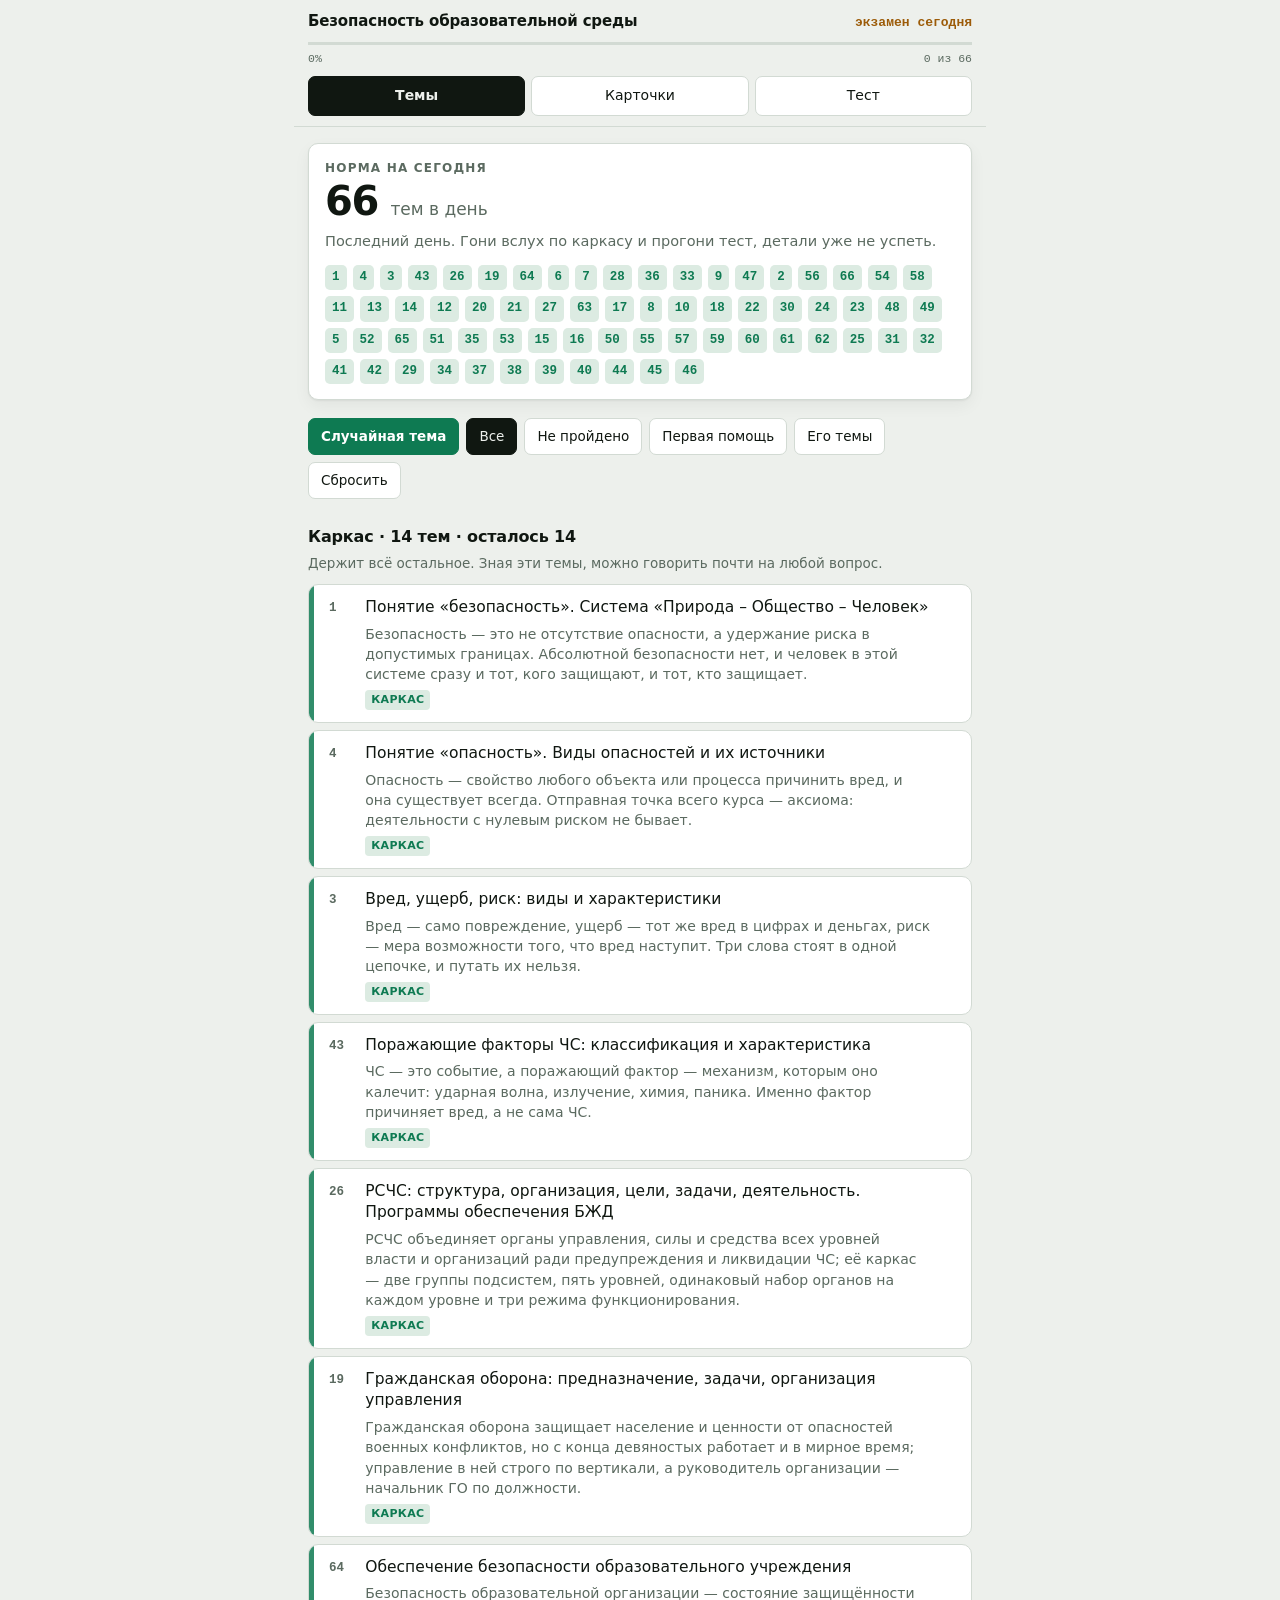
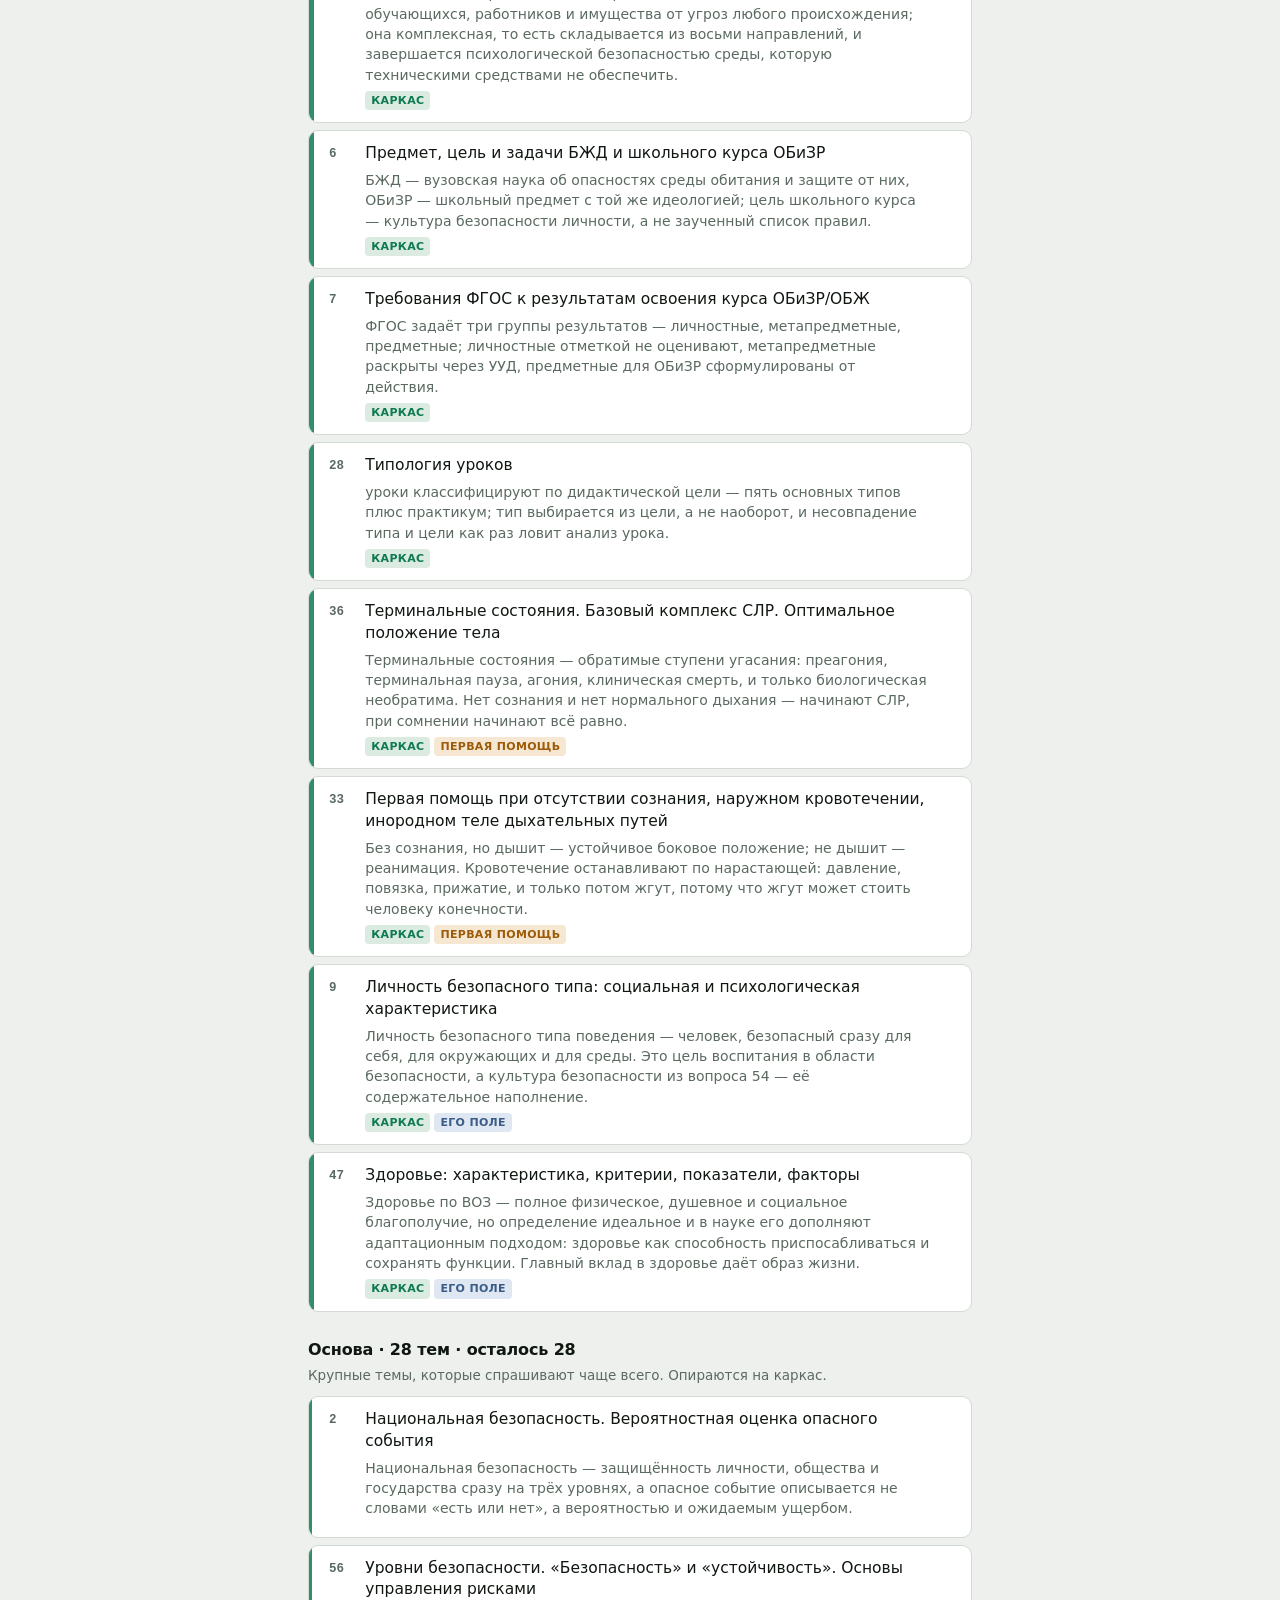
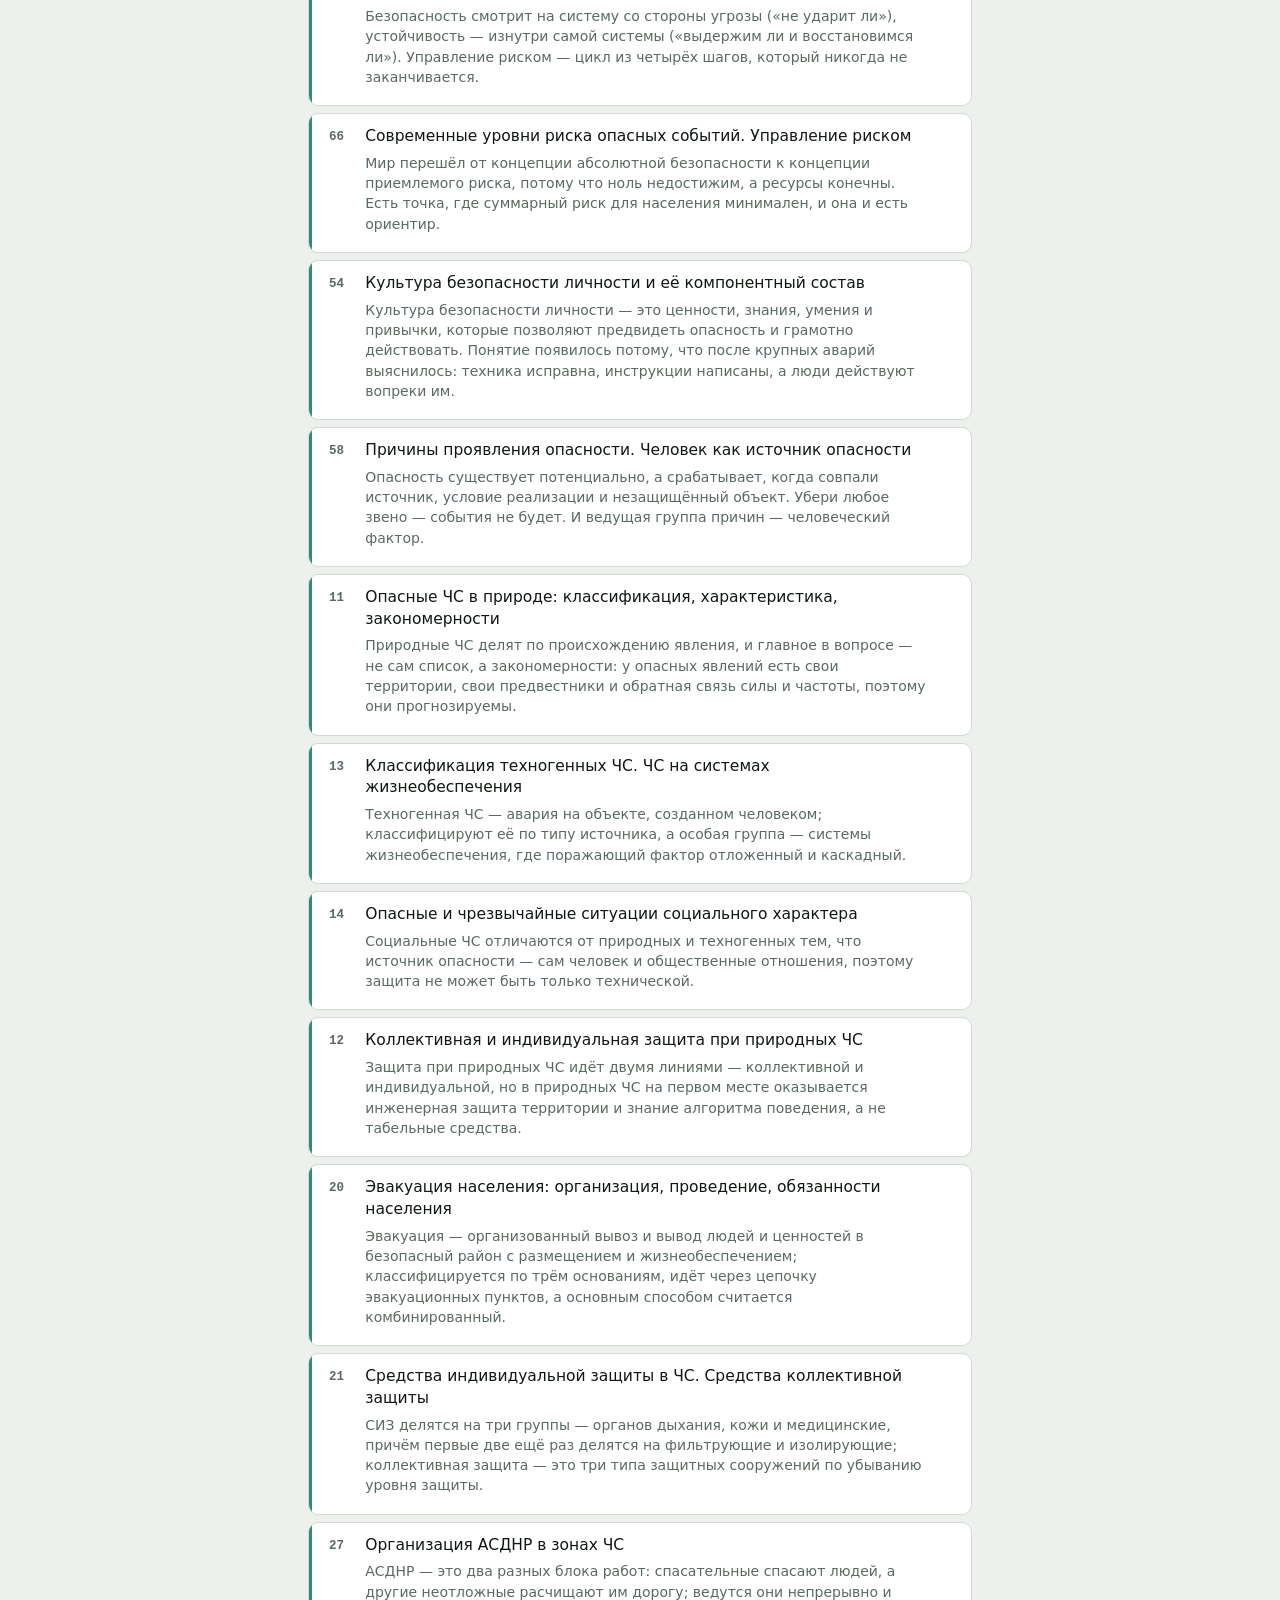
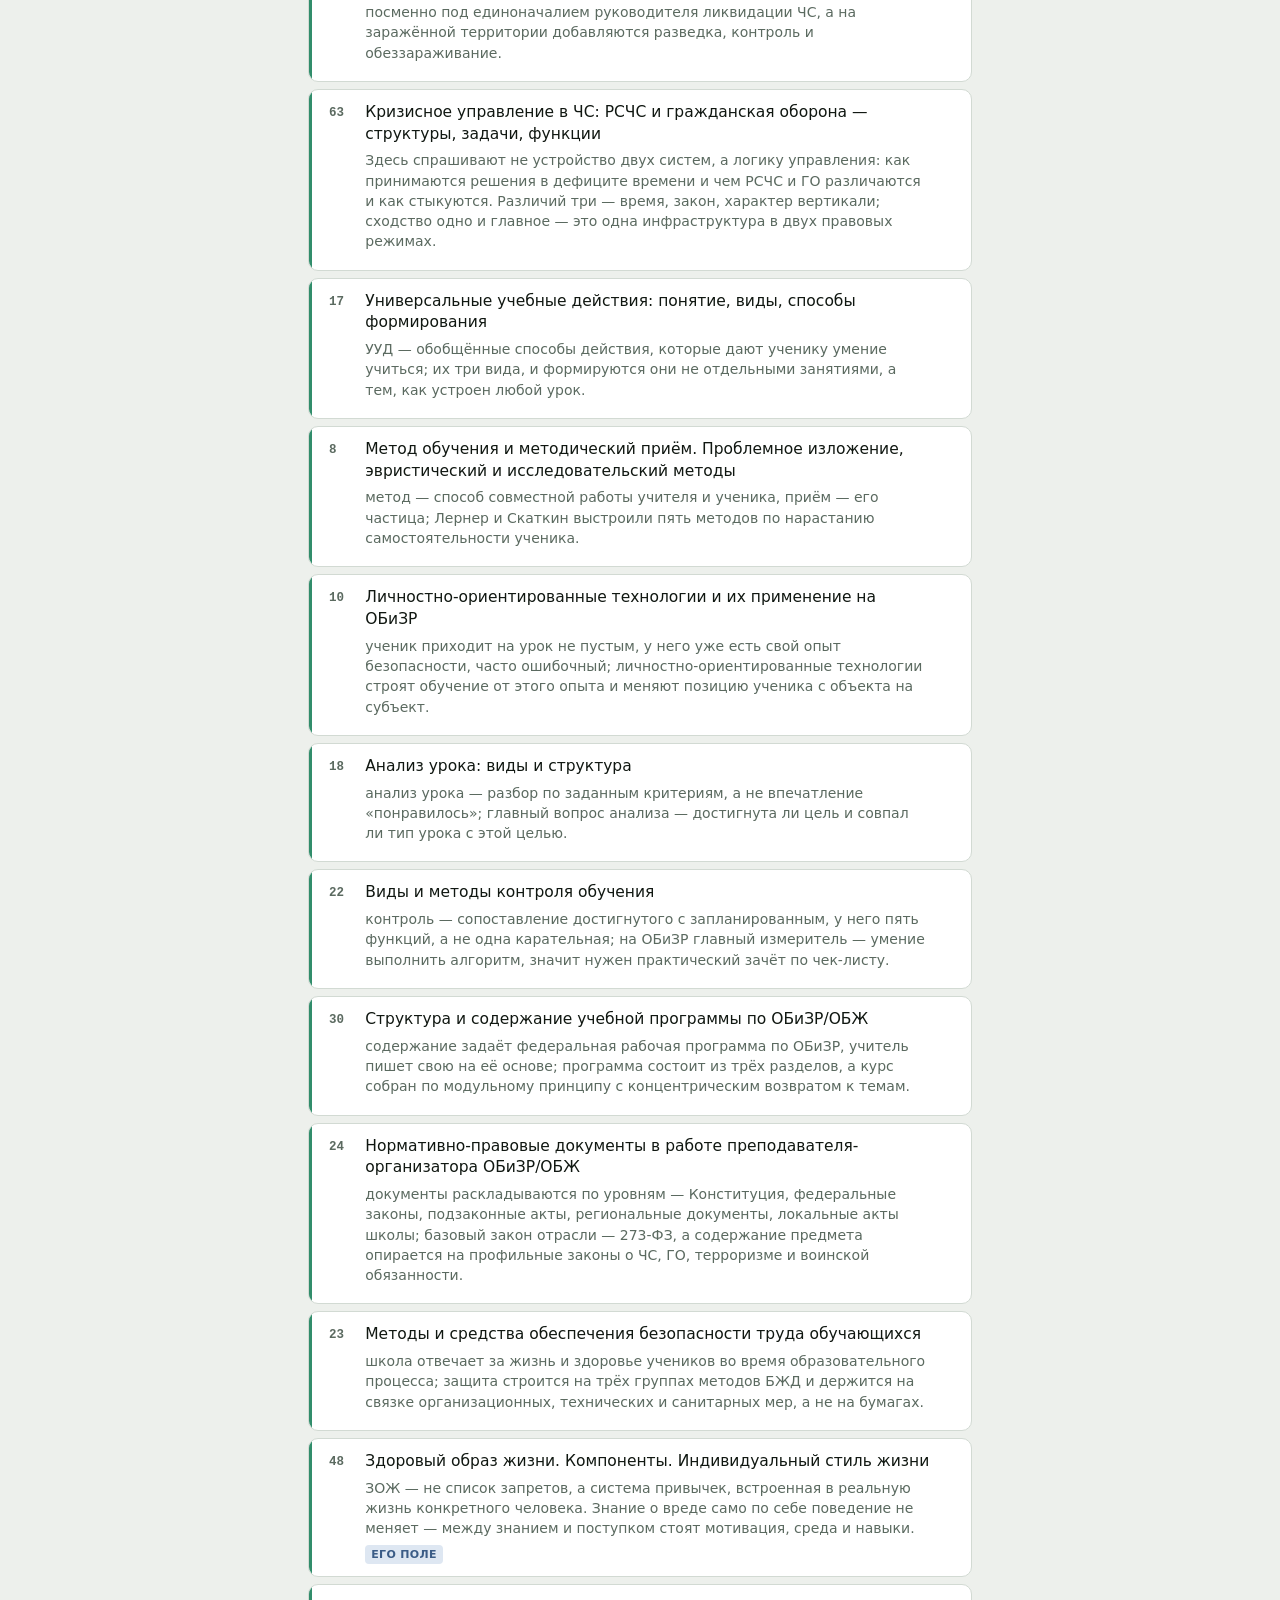
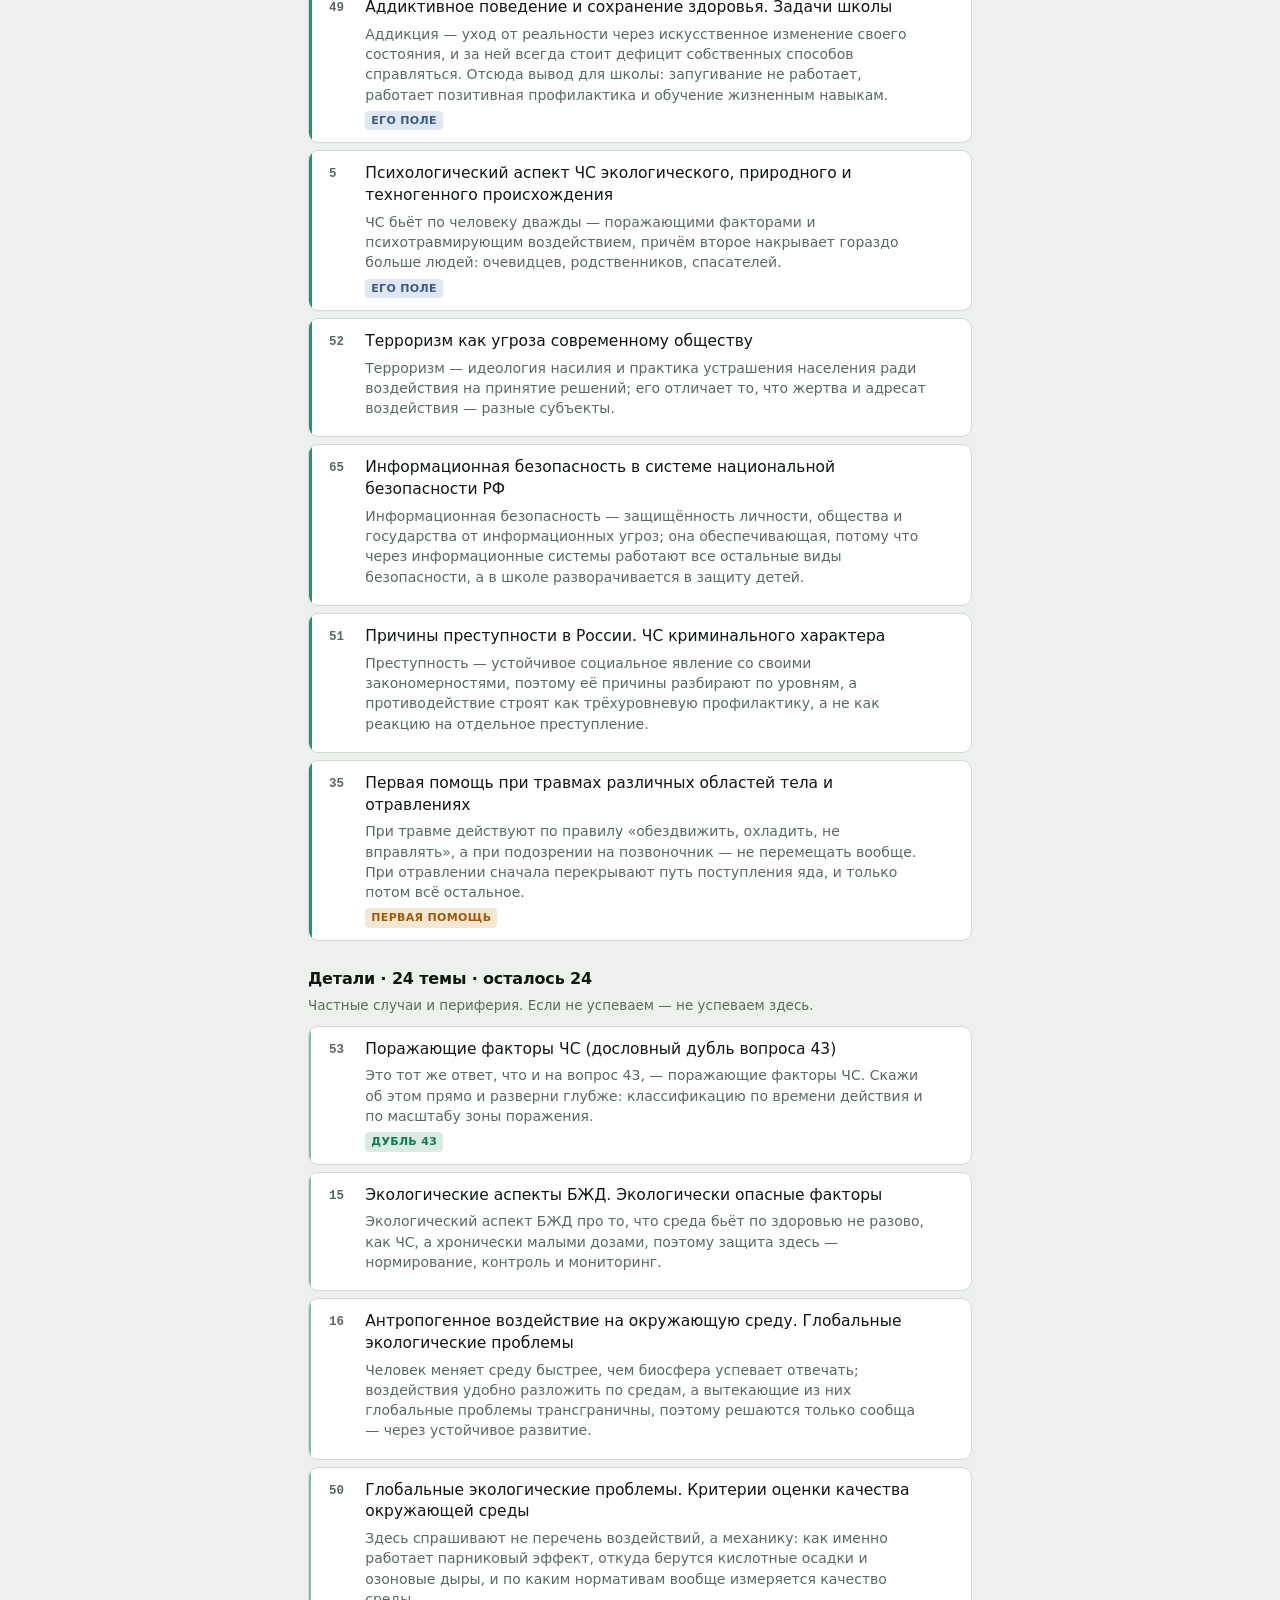
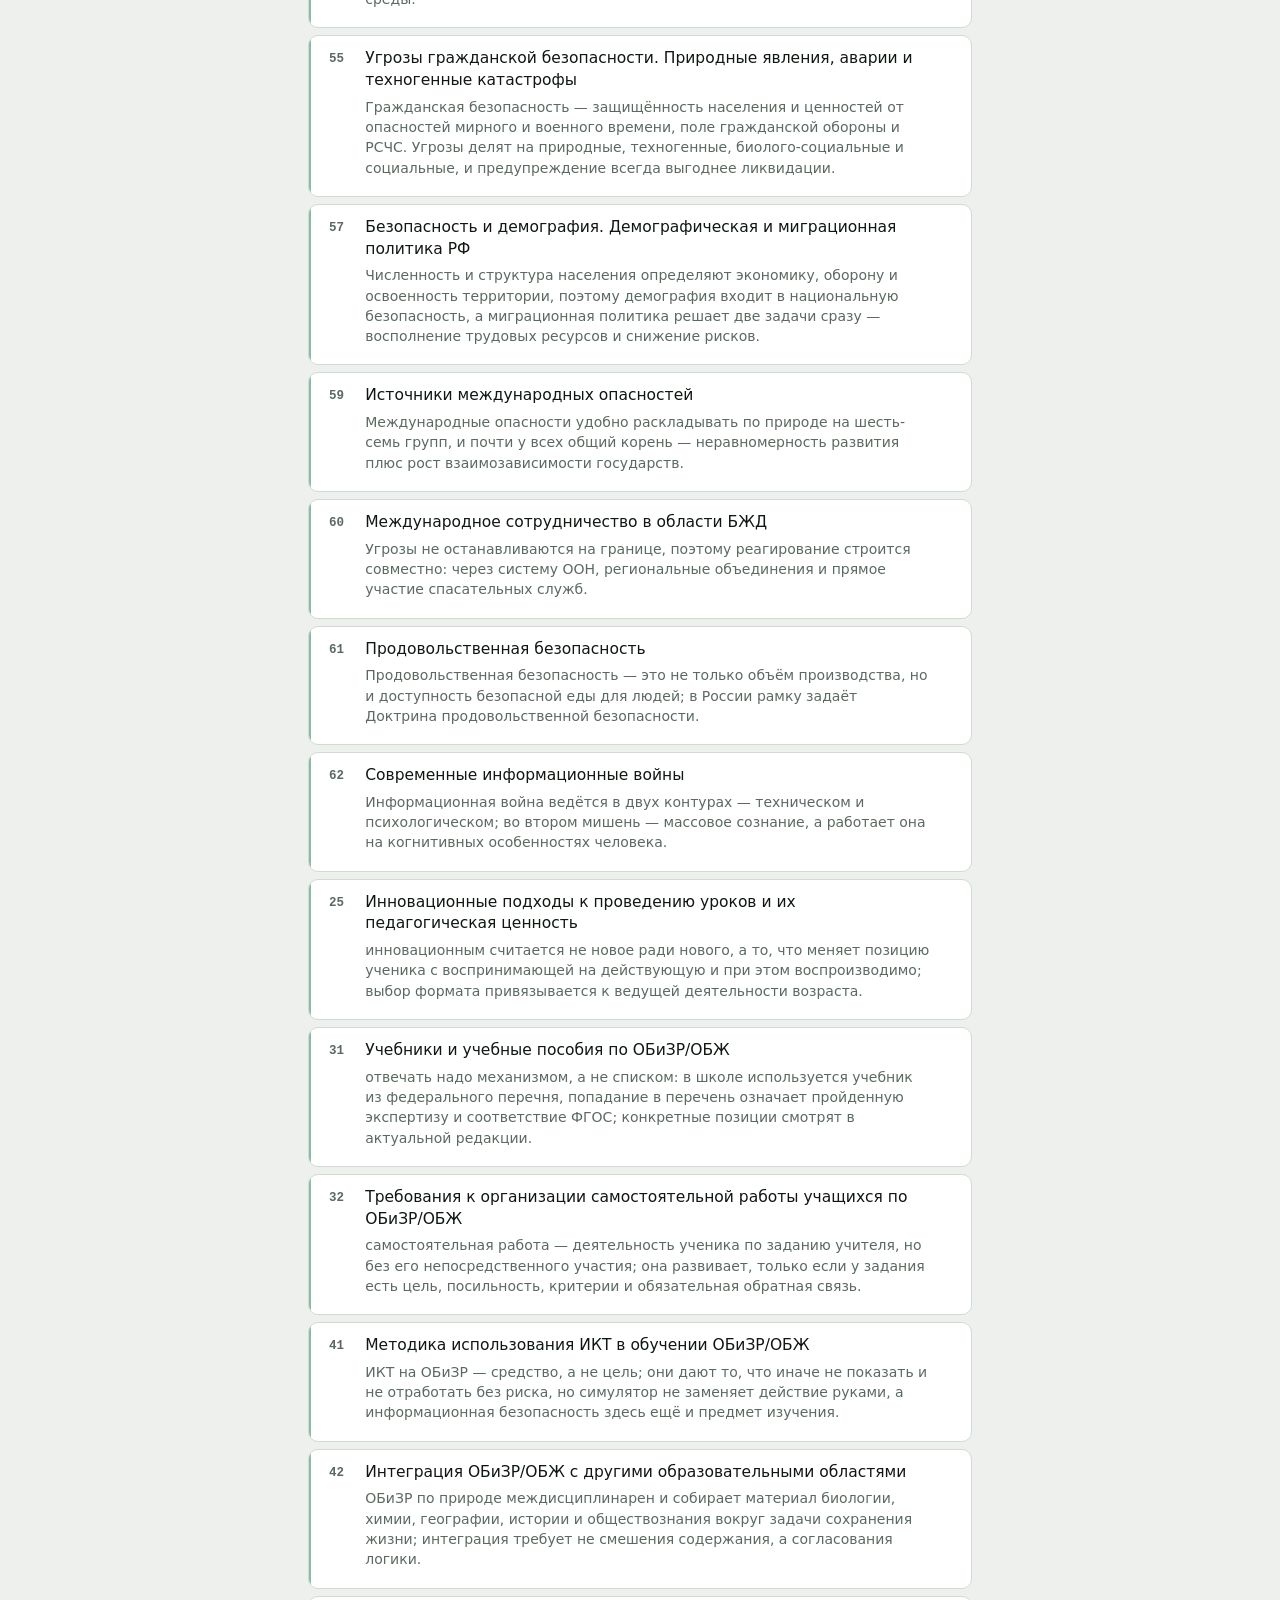
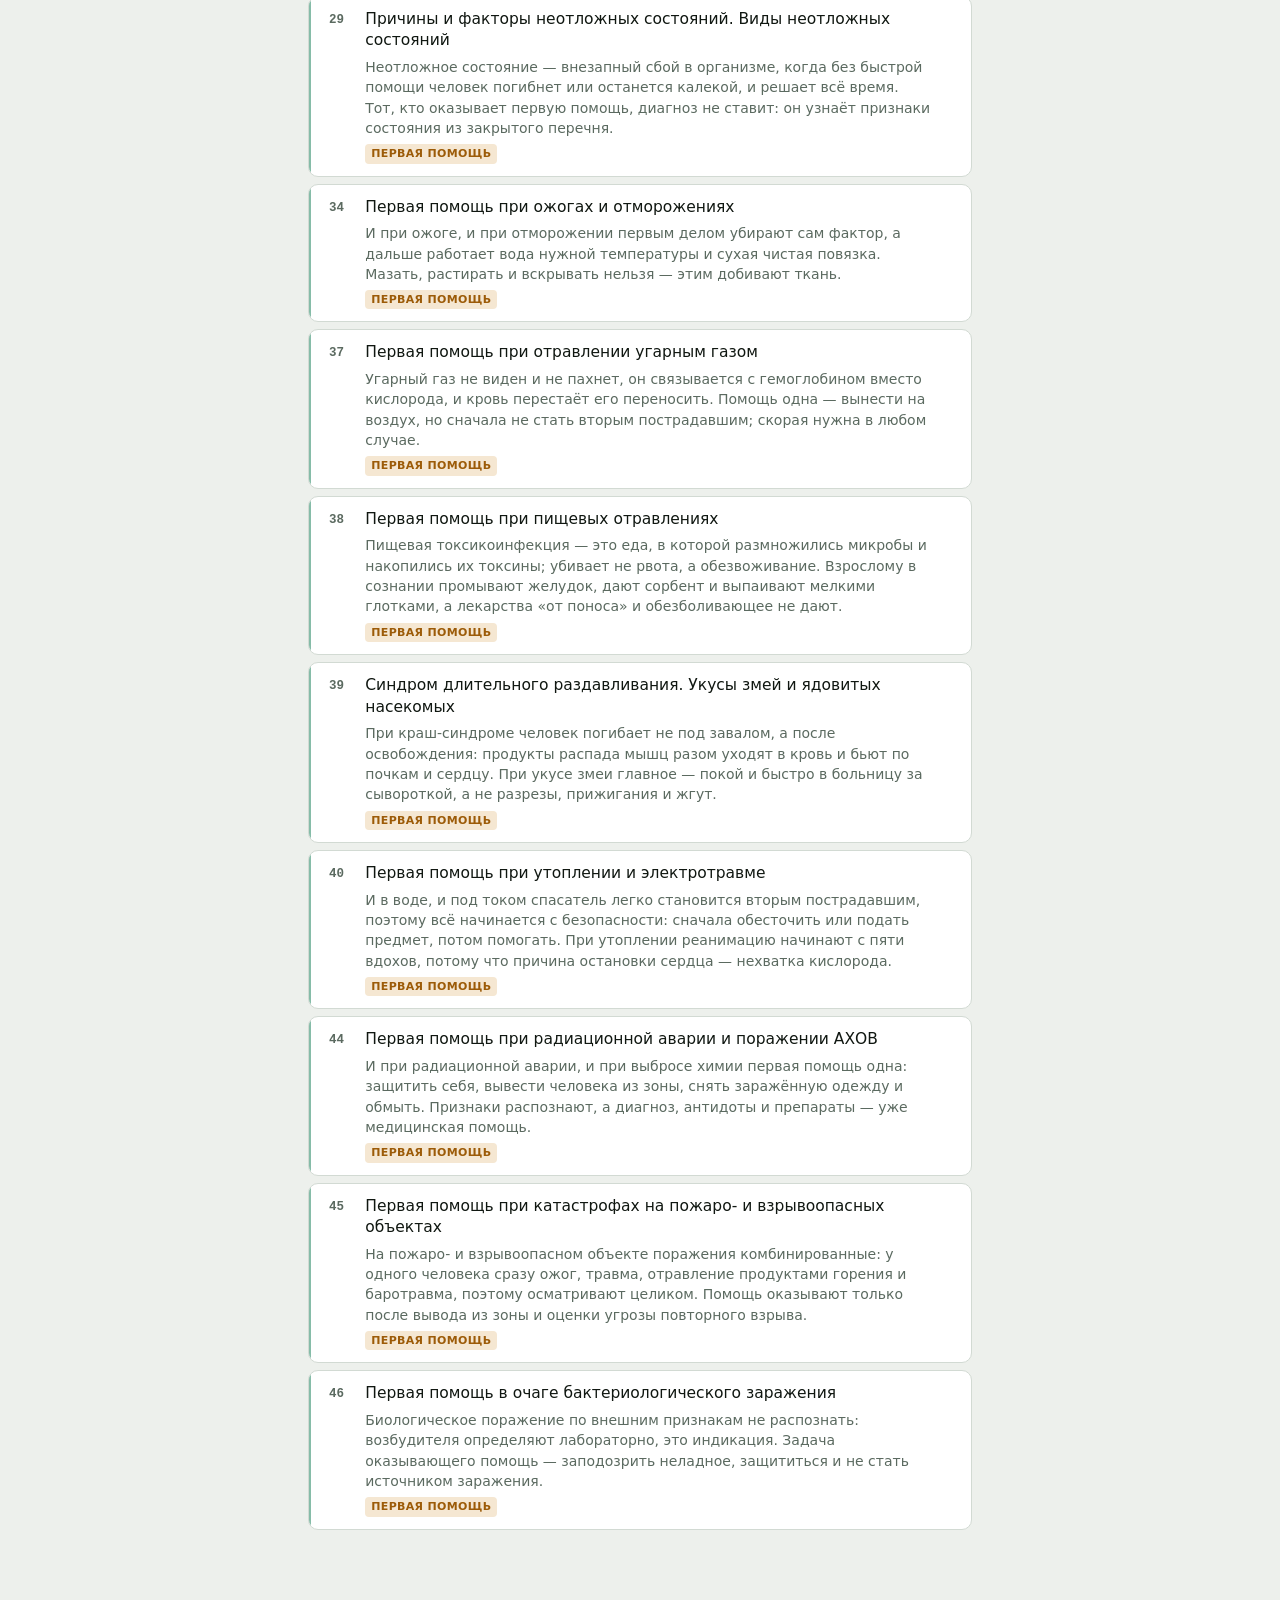
==== commit a04405a7: "Безопасность: слой для запоминания, карточки и тест Поверх костяков ответов добавлен слой, который п" ====
--- a/bezopasnost/index.html
+++ b/bezopasnost/index.html
@@ -5,7 +5,7 @@
 <meta name="viewport" content="width=device-width, initial-scale=1, viewport-fit=cover">
 <meta name="theme-color" content="#EDF0EC" media="(prefers-color-scheme: light)">
 <meta name="theme-color" content="#0B0F0C" media="(prefers-color-scheme: dark)">
-<meta name="description" content="Подготовка к вступительному испытанию РГСУ «Комплексная безопасность образовательной среды», 28 июля 2026. 66 тем, костяки устных ответов, расчёт нормы на день.">
+<meta name="description" content="Подготовка к вступительному испытанию РГСУ «Комплексная безопасность образовательной среды», 28 июля 2026. 66 тем, карточки, тест.">
 <meta name="robots" content="noindex, nofollow">
 <meta name="apple-mobile-web-app-capable" content="yes">
 <meta name="apple-mobile-web-app-title" content="Безопасность">
@@ -17,6 +17,7 @@
   h1,h2,h3,p,ol,ul,figure { margin: 0; }
   ol,ul { padding: 0; list-style: none; }
   ol.kost { list-style: decimal; }
+  ul.simple { list-style: disc; }
   button { font: inherit; color: inherit; }
   img { max-width: 100%; }
 </style>
@@ -24,17 +25,11 @@
 <body>
 <style>
   :root {
-    --ground: #EDF0EC;
-    --card: #FFFFFF;
-    --ink: #101711;
-    --muted: #5B6A60;
-    --line: #D2DAD3;
-    --accent: #0E7A52;
-    --accent-soft: #DCEBE2;
-    --signal: #9C5B08;
-    --signal-soft: #F5E7D2;
-    --psy: #3B5C86;
-    --psy-soft: #DEE7F2;
+    --ground: #EDF0EC; --card: #FFFFFF; --ink: #101711; --muted: #5B6A60;
+    --line: #D2DAD3; --accent: #0E7A52; --accent-soft: #DCEBE2;
+    --signal: #9C5B08; --signal-soft: #F5E7D2;
+    --psy: #3B5C86; --psy-soft: #DEE7F2;
+    --ok: #0E7A52; --ok-soft: #DCEBE2; --err: #A32C2C; --err-soft: #F6E0E0;
     --shadow: 0 1px 2px rgba(16,23,17,.06), 0 6px 16px rgba(16,23,17,.05);
     --r: 10px;
     --sans: system-ui, -apple-system, "Segoe UI", Roboto, sans-serif;
@@ -46,6 +41,7 @@
       --line: #263028; --accent: #34B486; --accent-soft: #16301F;
       --signal: #D79A3C; --signal-soft: #302517;
       --psy: #8FB2DC; --psy-soft: #1B2634;
+      --ok: #34B486; --ok-soft: #16301F; --err: #E08A8A; --err-soft: #331A1A;
       --shadow: 0 1px 2px rgba(0,0,0,.4), 0 6px 16px rgba(0,0,0,.3);
     }
   }
@@ -54,6 +50,7 @@
     --line: #263028; --accent: #34B486; --accent-soft: #16301F;
     --signal: #D79A3C; --signal-soft: #302517;
     --psy: #8FB2DC; --psy-soft: #1B2634;
+    --ok: #34B486; --ok-soft: #16301F; --err: #E08A8A; --err-soft: #331A1A;
     --shadow: 0 1px 2px rgba(0,0,0,.4), 0 6px 16px rgba(0,0,0,.3);
   }
   :root[data-theme="light"] {
@@ -61,6 +58,7 @@
     --line: #D2DAD3; --accent: #0E7A52; --accent-soft: #DCEBE2;
     --signal: #9C5B08; --signal-soft: #F5E7D2;
     --psy: #3B5C86; --psy-soft: #DEE7F2;
+    --ok: #0E7A52; --ok-soft: #DCEBE2; --err: #A32C2C; --err-soft: #F6E0E0;
     --shadow: 0 1px 2px rgba(16,23,17,.06), 0 6px 16px rgba(16,23,17,.05);
   }
 
@@ -72,7 +70,6 @@
   }
   .wrap { max-width: 44rem; margin: 0 auto; padding: 0 14px 96px; }
 
-  /* ── шапка ── */
   .top {
     position: sticky; top: 0; z-index: 20; background: var(--ground);
     border-bottom: 1px solid var(--line); margin: 0 -14px 16px; padding: 10px 14px 0;
@@ -90,8 +87,13 @@
     font-family: var(--mono); font-size: 11.5px; color: var(--muted);
     font-variant-numeric: tabular-nums;
   }
-
-  /* ── карточка «сегодня» ── */
+  .tabs { display: grid; grid-template-columns: repeat(3, 1fr); gap: 6px; padding-bottom: 10px; }
+  .tab {
+    padding: 8px 4px; border-radius: 7px; border: 1px solid var(--line);
+    background: var(--card); font-size: 14px; cursor: pointer;
+  }
+  .tab[aria-pressed="true"] { background: var(--ink); color: var(--ground); border-color: var(--ink); font-weight: 600; }
+
   .today {
     background: var(--card); border: 1px solid var(--line); border-radius: var(--r);
     padding: 15px 16px; box-shadow: var(--shadow); margin-bottom: 18px;
@@ -110,7 +112,6 @@
     padding: 3px 7px; font-weight: 600;
   }
 
-  /* ── панель управления ── */
   .tools { display: flex; flex-wrap: wrap; gap: 7px; margin-bottom: 16px; }
   button {
     font: inherit; font-size: 13.5px; cursor: pointer; border-radius: 7px;
@@ -119,11 +120,13 @@
   }
   button:hover { border-color: var(--accent); }
   button:focus-visible { outline: 2px solid var(--accent); outline-offset: 2px; }
-  button[aria-pressed="true"] { background: var(--ink); color: var(--ground); border-color: var(--ink); }
+  .tools button[aria-pressed="true"] { background: var(--ink); color: var(--ground); border-color: var(--ink); }
   .primary { background: var(--accent); color: #fff; border-color: var(--accent); font-weight: 600; }
-  :root[data-theme="dark"] .primary, .primary { color: #fff; }
-
-  /* ── список тем ── */
+
+  .view { display: none; }
+  .view[data-on="1"] { display: block; }
+
+  /* ── темы ── */
   .tier { margin: 26px 0 10px; }
   .tier h3 { margin: 0; font-size: 16px; font-weight: 680; letter-spacing: -.01em; }
   .tier p { margin: 3px 0 0; font-size: 13.5px; color: var(--muted); }
@@ -132,7 +135,6 @@
     background: var(--card); border: 1px solid var(--line); border-radius: var(--r);
     margin-bottom: 7px; overflow: hidden; position: relative;
   }
-  /* полоса слева кодирует уровень: чем толще, тем больше тема держит остальных */
   .item::before {
     content: ""; position: absolute; left: 0; top: 0; bottom: 0;
     background: var(--accent); opacity: .85;
@@ -154,7 +156,8 @@
     color: var(--muted); min-width: 2.1em; padding-top: 2px; font-weight: 600;
   }
   .ttl { flex: 1; font-size: 15.5px; line-height: 1.4; font-weight: 520; }
-  .flags { display: flex; gap: 4px; flex-wrap: wrap; margin-top: 5px; }
+  .core-line { display: block; font-size: 14px; color: var(--muted); margin-top: 5px; line-height: 1.45; }
+  .flags { display: flex; gap: 4px; flex-wrap: wrap; margin-top: 6px; }
   .flag {
     font-size: 11px; font-weight: 640; letter-spacing: .03em; border-radius: 4px;
     padding: 2px 6px; text-transform: uppercase;
@@ -164,13 +167,25 @@
   .f-core { background: var(--accent-soft); color: var(--accent); }
   .tick { font-size: 17px; color: var(--accent); padding-top: 1px; min-width: 1em; }
 
-  /* ── раскрытая тема ── */
   .body { display: none; padding: 2px 15px 16px 20px; border-top: 1px solid var(--line); }
   .item[data-open="1"] .body { display: block; }
   .lbl {
     font-size: 11.5px; font-weight: 640; text-transform: uppercase; letter-spacing: .1em;
     color: var(--muted); margin: 16px 0 7px;
   }
+  .core-box {
+    background: var(--accent-soft); border-radius: 8px; padding: 11px 13px;
+    font-size: 16px; line-height: 1.5; margin-top: 14px;
+  }
+  .anchors { display: flex; flex-wrap: wrap; gap: 6px; }
+  .anchor {
+    font-size: 13.5px; font-weight: 600; background: var(--card);
+    border: 1.5px solid var(--accent); color: var(--accent);
+    border-radius: 6px; padding: 4px 9px;
+  }
+  ul.simple { margin: 0; padding-left: 1.15em; list-style: disc; }
+  ul.simple li { margin-bottom: 7px; font-size: 15.5px; line-height: 1.5; }
+  ul.simple li::marker { color: var(--accent); }
   ol.kost { margin: 0; padding-left: 1.3em; }
   ol.kost li { margin-bottom: 9px; font-size: 15.5px; line-height: 1.52; }
   ol.kost li::marker { color: var(--accent); font-family: var(--mono); font-size: 13px; }
@@ -189,16 +204,44 @@
   .fu q::before, .fu q::after { content: ""; }
   .fu div { color: var(--muted); }
   .done-btn { margin-top: 18px; width: 100%; }
-
   .empty { text-align: center; color: var(--muted); padding: 36px 0; font-size: 15px; }
-
-  /* ── случайная тема ── */
-  .drill { position: fixed; inset: 0; background: var(--ground); z-index: 40; display: none; overflow-y: auto; }
-  .drill[data-on="1"] { display: block; }
-  .drill .inner { max-width: 44rem; margin: 0 auto; padding: 22px 16px 60px; }
-  .drill .kicker { font-size: 12px; text-transform: uppercase; letter-spacing: .1em; color: var(--muted); font-weight: 640; }
-  .drill h2 { font-size: 25px; line-height: 1.24; letter-spacing: -.02em; margin: 7px 0 20px; text-wrap: balance; }
-  .reveal { margin-top: 20px; }
+  details.more { margin-top: 16px; }
+  details.more > summary {
+    cursor: pointer; font-size: 13.5px; color: var(--muted); padding: 6px 0; list-style: none;
+  }
+  details.more > summary::-webkit-details-marker { display: none; }
+  details.more > summary::before { content: "▸ "; }
+  details.more[open] > summary::before { content: "▾ "; }
+
+  /* ── карточки ── */
+  .flash {
+    background: var(--card); border: 1px solid var(--line); border-radius: 14px;
+    box-shadow: var(--shadow); padding: 30px 22px; min-height: 40vh;
+    display: flex; flex-direction: column; justify-content: center; text-align: center;
+    cursor: pointer; margin-bottom: 14px;
+  }
+  .flash .side { font-size: 11.5px; text-transform: uppercase; letter-spacing: .1em; color: var(--muted); margin-bottom: 12px; }
+  .flash .front { font-size: 25px; font-weight: 660; letter-spacing: -.02em; line-height: 1.3; text-wrap: balance; }
+  .flash .back { font-size: 17px; line-height: 1.55; margin-top: 18px; padding-top: 16px; border-top: 1px solid var(--line); }
+  .flash .tap { font-size: 13.5px; color: var(--muted); margin-top: 18px; }
+  .fromtopic { font-size: 13px; color: var(--muted); margin-top: 16px; }
+  .grid2 { display: grid; grid-template-columns: 1fr 1fr; gap: 8px; }
+  .deckinfo { text-align: center; color: var(--muted); font-size: 13.5px; margin-top: 12px; }
+
+  /* ── тест ── */
+  .qbox { background: var(--card); border: 1px solid var(--line); border-radius: var(--r); padding: 17px 16px; box-shadow: var(--shadow); }
+  .qtext { font-size: 18px; font-weight: 600; line-height: 1.42; margin-bottom: 14px; text-wrap: balance; }
+  .opts { display: flex; flex-direction: column; gap: 8px; }
+  .opt { text-align: left; padding: 12px 14px; font-size: 15.5px; line-height: 1.42; border-radius: 8px; white-space: normal; }
+  .opt[data-state="ok"] { background: var(--ok-soft); border-color: var(--ok); }
+  .opt[data-state="err"] { background: var(--err-soft); border-color: var(--err); }
+  .opt[disabled] { cursor: default; }
+  .why { margin-top: 14px; padding: 11px 13px; border-radius: 8px; background: var(--ground); font-size: 15px; }
+  .why b { color: var(--accent); }
+  .score { font-size: 42px; font-weight: 720; letter-spacing: -.035em; }
+  .wrongitem { border-left: 3px solid var(--err); padding: 4px 0 4px 12px; margin-bottom: 12px; font-size: 15px; }
+  .wrongitem b { display: block; font-weight: 620; margin-bottom: 2px; }
+  .wrongitem span { color: var(--muted); }
 
   @media (prefers-reduced-motion: reduce) { * { transition: none !important; } }
   @media (min-width: 640px) { body { font-size: 17.5px; } .wrap { padding: 0 20px 96px; } }
@@ -212,73 +255,89 @@
     </div>
     <div class="bar"><i id="bar" style="width:0%"></i></div>
     <div class="barlbl"><span id="pct">0%</span><span id="cnt">0 из 66</span></div>
-  </div>
-
-  <div class="today">
-    <h2>Норма на сегодня</h2>
-    <div class="bignum" id="rate">—</div>
-    <p id="hint"></p>
-    <div class="queue" id="queue"></div>
-  </div>
-
-  <div class="tools">
-    <button class="primary" id="drillBtn">Случайная тема</button>
-    <button id="fAll" aria-pressed="true">Все</button>
-    <button id="fLeft" aria-pressed="false">Не пройдено</button>
-    <button id="fAid" aria-pressed="false">Первая помощь</button>
-    <button id="fPsy" aria-pressed="false">Его темы</button>
-    <button id="reset">Сбросить</button>
-  </div>
-
-  <div id="list"></div>
-</div>
-
-<div class="drill" id="drill">
-  <div class="inner">
-    <div class="kicker" id="dKick"></div>
-    <h2 id="dTitle"></h2>
-    <p style="color:var(--muted);font-size:15px">Проговори вслух полторы&nbsp;— две минуты. Потом открой костяк и сверься: что пропустил, какие термины не прозвучали.</p>
-    <button class="primary" id="dShow">Показать костяк</button>
-    <div class="reveal" id="dBody" hidden></div>
-    <div class="tools" style="margin-top:22px">
-      <button id="dNext">Следующая</button>
-      <button id="dClose">Закрыть</button>
+    <div class="tabs">
+      <button class="tab" id="tTopics" aria-pressed="true">Темы</button>
+      <button class="tab" id="tCards" aria-pressed="false">Карточки</button>
+      <button class="tab" id="tQuiz" aria-pressed="false">Тест</button>
     </div>
   </div>
+
+  <div class="view" id="vTopics" data-on="1">
+    <div class="today">
+      <h2>Норма на сегодня</h2>
+      <div class="bignum" id="rate">—</div>
+      <p id="hint"></p>
+      <div class="queue" id="queue"></div>
+    </div>
+    <div class="tools">
+      <button class="primary" id="drillBtn">Случайная тема</button>
+      <button id="fAll" aria-pressed="true">Все</button>
+      <button id="fLeft" aria-pressed="false">Не пройдено</button>
+      <button id="fAid" aria-pressed="false">Первая помощь</button>
+      <button id="fPsy" aria-pressed="false">Его темы</button>
+      <button id="reset">Сбросить</button>
+    </div>
+    <div id="list"></div>
+  </div>
+
+  <div class="view" id="vCards">
+    <div class="tools">
+      <button id="cAll" aria-pressed="true">Все карточки</button>
+      <button id="cLeft" aria-pressed="false">Только неотмеченные</button>
+      <button id="cShuffle">Перемешать</button>
+    </div>
+    <div id="cardArea"></div>
+  </div>
+
+  <div class="view" id="vQuiz">
+    <div id="quizArea"></div>
+  </div>
 </div>
 
 <script>
-const TOPICS = [{"n": 1, "title": "Понятие «безопасность». Система «Природа – Общество – Человек»", "kostyak": ["«Безопасность — это состояние защищённости жизненно важных интересов человека, общества и государства от внутренних и внешних угроз. Это определение принято в отечественной науке и в законодательстве».", "«Второе прочтение, инженерное: безопасность — это состояние системы, при котором риск причинения вреда не превышает приемлемого уровня. То есть безопасность измерима через риск».", "«Ключевая мысль: безопасность — не отсутствие опасности, а её удержание в допустимых границах. Абсолютной безопасности не существует».", "«Система „Природа – Общество – Человек“ описывает три взаимодействующие среды. Человек одновременно и объект защиты, и источник угроз. Общество задаёт нормы и институты защиты. Природа — и ресурс, и источник опасностей, и сторона, страдающая от человека».", "«Объект безопасности — то, что защищаем: жизнь, здоровье, права личности, материальные и духовные ценности общества, конституционный строй и территориальная целостность государства».", "«Субъект безопасности — тот, кто обеспечивает защиту: государство, его органы, институты общества, сам человек. Отсюда важная деталь — человек и объект, и субъект собственной безопасности».", "«Предмет науки о безопасности — опасности, их источники, закономерности проявления и способы защиты. Методы: системный анализ, моделирование, статистический и вероятностный анализ, экспертные оценки, мониторинг и прогнозирование, нормирование».", "«Теория даёт понятийный аппарат и модели, практика — конкретные системы защиты. Системы безопасности выделяют по объекту: личная, коллективная, национальная, глобальная»."], "terms": ["жизненно важные интересы", "состояние защищённости", "объект и субъект безопасности", "приемлемый риск", "системный подход", "природно-социально-техническая среда", "мониторинг и прогнозирование", "нормирование"], "follow": [{"q": "Почему безопасность нельзя понимать как отсутствие опасности?", "a": "— Потому что любая деятельность потенциально опасна: это аксиома БЖД. Полностью убрать риск невозможно ни технически, ни экономически, поэтому цель — снижение до приемлемого уровня."}, {"q": "Человек — объект или субъект безопасности?", "a": "— И то, и другое. Его защищают, но и он сам через свою подготовку, поведение и решения обеспечивает или разрушает безопасность — свою и чужую."}], "notes": [], "block": "Теория, риск, ЗОЖ", "bk": "teor", "tier": 1, "psy": false, "aid": false}, {"n": 4, "title": "Понятие «опасность». Виды опасностей и их источники", "kostyak": ["«Опасность — свойство объектов, процессов или явлений причинять вред человеку, обществу или природной среде. Она существует всегда, вопрос только в вероятности реализации».", "«Отправная точка — аксиома о потенциальной опасности любой деятельности: не бывает деятельности с нулевым риском».", "«По происхождению опасности делят на природные, антропогенные, техногенные, социальные, биологические, экологические. Отдельно выделяют глобальные».", "«Природные — землетрясения, наводнения, ураганы, лесные пожары, оползни, эпидемии. Источник — процессы в природной среде, человек на них почти не влияет, но может усиливать последствия застройкой опасных территорий».", "«Антропогенные — вызванные непосредственно действием или бездействием человека: ошибка, нарушение правил, умысел, низкая квалификация».", "«Техногенные — связанные с работой технических систем: аварии на производстве, транспорте, энергетике, выбросы химически опасных и радиоактивных веществ. Причины — износ оборудования, конструктивные и технологические просчёты, отказ систем защиты».", "«Глобальные затрагивают человечество в целом: изменение климата, истощение ресурсов, загрязнение биосферы, пандемии, угроза применения оружия массового поражения».", "«Причины возникновения сводятся к трём группам: естественные процессы, несовершенство техники, человеческий фактор. И по статистике аварий человеческий фактор — ведущая группа причин»."], "terms": ["потенциальная опасность", "аксиома о потенциальной опасности деятельности", "номенклатура опасностей", "источник опасности", "человеческий фактор", "техногенная авария", "поражающий фактор", "глобальные опасности"], "follow": [{"q": "Чем антропогенная опасность отличается от техногенной?", "a": "— Антропогенная исходит непосредственно от человека и его действий, техногенная — от техники и технологий. Граница подвижная: авария по вине оператора техногенна по форме и антропогенна по причине."}, {"q": "Что такое номенклатура опасностей?", "a": "— Систематизированный перечень опасностей для конкретного объекта или вида деятельности. Составляется на этапе идентификации, чтобы ничего не пропустить при оценке риска."}], "notes": [], "block": "Теория, риск, ЗОЖ", "bk": "teor", "tier": 1, "psy": false, "aid": false}, {"n": 3, "title": "Вред, ущерб, риск: виды и характеристики", "kostyak": ["«Три понятия выстроены в цепочку. Вред — само неблагоприятное изменение: утрата здоровья, повреждение имущества, ухудшение состояния природной среды. Ущерб — вред, выраженный количественно, чаще всего в деньгах. Риск — мера возможности того, что вред наступит».", "«Виды вреда: физический — травма, заболевание, гибель; имущественный; моральный; экологический».", "«Ущерб делят на прямой и косвенный. Прямой — разрушенное и утраченное сразу. Косвенный — упущенная выгода, простой производства, затраты на восстановление, отдалённые последствия для здоровья».", "«Риск — количественная характеристика опасности. Считается как отношение числа неблагоприятных событий к общему числу возможных за определённый период, либо как произведение вероятности на тяжесть последствий».", "«Индивидуальный риск — вероятность поражения конкретного человека за год от конкретного фактора. Социальный, или групповой, риск — зависимость между числом пострадавших и вероятностью такого события; он показывает опасность катастроф с массовыми жертвами».", "«Приемлемый риск — уровень, с которым общество на данном этапе согласно мириться, потому что дальнейшее снижение слишком дорого либо технически невозможно».", "«Ещё различают мотивированный и немотивированный риск. Мотивированный — осознанный, ради спасения людей или значимого результата: работа спасателя, пожарного. Немотивированный — риск от небрежности, лихачества, нарушения правил без всякой выгоды».", "«Отдельно — профессиональный, экологический, техногенный риск: это уже деление по природе источника»."], "terms": ["вред", "ущерб", "риск", "прямой и косвенный ущерб", "индивидуальный риск", "социальный (групповой) риск", "приемлемый риск", "мотивированный и немотивированный риск", "тяжесть последствий", "упущенная выгода"], "follow": [{"q": "Зачем нужен именно социальный риск, если есть индивидуальный?", "a": "— Индивидуальный риск может быть низким, но событие способно унести сотни жизней разом. Общество воспринимает одну катастрофу с массовыми жертвами гораздо острее, чем ту же смертность, размазанную по годам. Социальный риск это отражает."}, {"q": "Мотивированный риск — это всегда оправданно?", "a": "— Нет. Он оправдан, когда ожидаемая польза превышает возможный вред и когда приняты меры защиты. Иначе это уже авантюра, а не профессиональный риск."}], "notes": [], "block": "Теория, риск, ЗОЖ", "bk": "teor", "tier": 1, "psy": false, "aid": false}, {"n": 43, "title": "Поражающие факторы ЧС: классификация и характеристика", "kostyak": ["«Поражающий фактор — составляющая опасного явления, которая непосредственно воздействует на людей, объекты и природную среду и вызывает поражение. Сама ЧС — событие, поражающий фактор — механизм причинения вреда».", "«По природе воздействия выделяют механические, тепловые, химические, радиационные, биологические, а также акустические, электромагнитные и психологические факторы».", "«Механические — ударная волна, обломки, обрушение конструкций, оползневые массы, поток воды. Результат — травмы, переломы, баротравма, гибель под завалами».", "«Тепловые — световое излучение, пламя, горячие газы. Вызывают ожоги кожи и дыхательных путей, тепловой удар, воспламенение материалов».", "«Химические — воздействие аварийно химически опасных веществ: отравления, поражение органов дыхания, ожоги, заражение местности и воды».", "«Радиационные — ионизирующее излучение: острая и хроническая лучевая болезнь, отдалённые последствия».", "«Биологические — патогенные микроорганизмы и токсины: инфекционные заболевания, эпидемии, эпизоотии».", "«Отдельно называю психологический фактор: острая реакция на стресс, паника, ступор, дезорганизация поведения. Он не оставляет физических следов, но резко увеличивает потери — из-за паники людей гибнет иногда больше, чем от самого поражающего явления».", "«По времени действия факторы делят на первичные и вторичные: землетрясение — первичный, а вызванный им пожар или разрушение плотины — вторичный. По длительности — мгновенные и пролонгированные»."], "terms": ["поражающий фактор", "первичные и вторичные факторы", "ударная волна", "световое излучение", "ионизирующее излучение", "АХОВ (аварийно химически опасные вещества)", "очаг поражения", "зона заражения", "санитарные и безвозвратные потери"], "follow": [{"q": "Приведите пример цепочки первичных и вторичных факторов.", "a": "— Землетрясение: первичный — сейсмический удар и обрушение зданий; вторичные — пожары от повреждённых сетей, утечка АХОВ с предприятия, затопление при разрушении гидросооружения, вспышка инфекций из-за нарушения водоснабжения."}, {"q": "Почему психологический фактор относят к поражающим?", "a": "— Потому что он самостоятельно приводит к потерям: паника вызывает давку, ступор мешает эвакуироваться, дезорганизация срывает действия спасателей."}], "notes": [], "block": "Теория, риск, ЗОЖ", "bk": "teor", "tier": 1, "psy": false, "aid": false}, {"n": 26, "title": "РСЧС: структура, организация, цели, задачи, деятельность. Программы обеспечения БЖД", "kostyak": ["РСЧС — это единая государственная система предупреждения и ликвидации чрезвычайных ситуаций. Она объединяет органы управления, силы и средства федеральных органов исполнительной власти, органов власти субъектов, органов местного самоуправления и организаций, в полномочия которых входит решение вопросов защиты населения и территорий от ЧС.", "Создана система была в начале девяностых годов сначала как Российская система предупреждения и действий в чрезвычайных ситуациях, а в середине девяностых преобразована в единую государственную систему. Правовая основа — федеральный закон «О защите населения и территорий от чрезвычайных ситуаций природного и техногенного характера».", "Цель системы — предупреждение возникновения и развития ЧС, снижение размеров ущерба и потерь, ликвидация чрезвычайных ситуаций.", "Задачи назову основные: разработка и реализация правовых и экономических норм в этой области; осуществление целевых и научно-технических программ по повышению устойчивости объектов; обеспечение готовности органов управления, сил и средств; сбор и обмен информацией; подготовка населения к действиям в ЧС; прогнозирование и оценка последствий; создание резервов финансовых и материальных ресурсов; ликвидация ЧС и социальная защита пострадавших.", "Теперь структура, это костяк вопроса. РСЧС состоит из функциональных и территориальных подсистем. Функциональные создаются федеральными органами исполнительной власти по отраслевому принципу — например, подсистема надзора в сфере защиты прав потребителей или подсистема Минздрава. Территориальные создаются в субъектах Российской Федерации и действуют в границах своих территорий.", "Система имеет пять уровней: федеральный, межрегиональный, региональный, муниципальный и объектовый.", "На каждом уровне создаются одни и те же типы органов и элементов. Координационные органы — это комиссии по предупреждению и ликвидации чрезвычайных ситуаций и обеспечению пожарной безопасности, сокращённо КЧС и ОПБ. Постоянно действующие органы управления — МЧС России, главные управления МЧС по субъектам, органы, специально уполномоченные на решение задач в области защиты населения. Органы повседневного управления — центры управления в кризисных ситуациях и единые дежурно-диспетчерские службы.", "Кроме органов, на каждом уровне есть силы и средства, резервы финансовых и материальных ресурсов, системы связи и оповещения и системы информационного обеспечения.", "Режимов функционирования три: режим повседневной деятельности при отсутствии угрозы; режим повышенной готовности при угрозе возникновения ЧС; режим чрезвычайной ситуации при её возникновении и ликвидации. Отдельно предусмотрены уровни реагирования, которые определяют, должностное лицо какого уровня руководит ликвидацией.", "Про программы. Обеспечение безопасности реализуется через государственные программы федерального уровня — прежде всего программу в области защиты населения и территорий от чрезвычайных ситуаций и обеспечения пожарной безопасности, которую ведёт МЧС России, — а на уровне субъектов через аналогичные региональные государственные программы. В муниципалитетах и организациях им соответствуют планы действий по предупреждению и ликвидации ЧС."], "terms": ["единая государственная система предупреждения и ликвидации ЧС", "федеральный закон «О защите населения и территорий от ЧС природного и техногенного характера»", "функциональные и территориальные подсистемы", "федеральный", "межрегиональный", "региональный", "муниципальный", "объектовый уровни", "координационные органы", "КЧС и ОПБ", "постоянно действующие органы управления", "органы повседневного управления", "ЕДДС", "центр управления в кризисных ситуациях", "режим повседневной деятельности", "режим повышенной готовности", "режим чрезвычайной ситуации", "резервы финансовых и материальных ресурсов"], "follow": [{"q": "Чем режим повышенной готовности отличается от режима ЧС?", "a": "Повышенная готовность вводится при угрозе возникновения ЧС: усиливается наблюдение и контроль, приводятся в готовность силы и средства, уточняются планы, при необходимости проводится упреждающая эвакуация. Режим ЧС вводится, когда ситуация уже возникла, и означает переход к ликвидации: развёртывание сил, проведение АСДНР, организацию жизнеобеспечения пострадавших."}, {"q": "Что такое ЕДДС и зачем она нужна?", "a": "Единая дежурно-диспетчерская служба муниципального образования. Это орган повседневного управления, который круглосуточно принимает сообщения об угрозах и происшествиях, оценивает их и координирует действия всех дежурных служб на территории. Именно она обеспечивает единый номер вызова экстренных служб."}], "notes": [{"label": "Разворот на школу", "text": "образовательная организация — это объектовое звено РСЧС. Отсюда объектовая комиссия по предупреждению и ликвидации ЧС и обеспечению пожарной безопасности, план действий по предупреждению и ликвидации ЧС, назначенный ответственный, тренировки и обучение работников. Школа — не сторонний наблюдатель системы, а её нижний уровень."}], "block": "ЧС, ГО, РСЧС", "bk": "chs", "tier": 1, "psy": false, "aid": false}, {"n": 19, "title": "Гражданская оборона: предназначение, задачи, организация управления", "kostyak": ["Гражданская оборона — это система мероприятий по подготовке к защите и по защите населения, материальных и культурных ценностей на территории Российской Федерации от опасностей, возникающих при военных конфликтах или вследствие этих конфликтов, а также при чрезвычайных ситуациях природного и техногенного характера. Определение дано федеральным законом «О гражданской обороне».", "Обращу внимание на важную деталь этого определения: с конца девяностых годов гражданская оборона решает задачи не только военного, но и мирного времени. Это принципиально, потому что именно здесь она смыкается с РСЧС.", "Исторически система идёт от местной противовоздушной обороны, МПВО, созданной в тридцатые годы. В шестьдесят первом году она была преобразована в гражданскую оборону страны, а в девяностые годы, после серии крупных техногенных аварий, руководство ею перешло к системе МЧС России.", "Задачи гражданской обороны перечислю по основным группам. Первая — подготовка населения в области ГО и оповещение о возникающих опасностях.", "Вторая — защита населения: эвакуация населения и материальных ценностей в безопасные районы, предоставление населению средств индивидуальной защиты и защитных сооружений.", "Третья — обеспечивающие мероприятия: световая и другие виды маскировки, борьба с пожарами, обнаружение и обозначение районов радиоактивного, химического и биологического заражения, санитарная обработка людей и обеззараживание техники, зданий и территорий.", "Четвёртая — восстановление и жизнеобеспечение: проведение аварийно-спасательных и других неотложных работ, первоочередное жизнеобеспечение пострадавшего населения, срочное восстановление функционирования коммунальных служб, поддержание порядка в пострадавших районах, срочное захоронение погибших, обеспечение устойчивости функционирования организаций в военное время.", "Теперь управление. Общее руководство гражданской обороной в стране осуществляет Правительство Российской Федерации. Федеральный орган, уполномоченный на решение задач в области ГО, — МЧС России.", "Далее по вертикали: в федеральных органах исполнительной власти и в организациях руководство ГО осуществляют их руководители, в субъектах и муниципальных образованиях — главы соответствующих администраций. Ключевой принцип: руководитель организации является по должности начальником гражданской обороны этой организации, эта обязанность не делегируется.", "Повседневное управление ведут органы, специально уполномоченные на решение задач в области гражданской обороны, — от главных управлений МЧС России по субъектам до структурных подразделений или отдельных работников в организациях."], "terms": ["федеральный закон «О гражданской обороне»", "МПВО", "МЧС России", "опасности", "возникающие при военных конфликтах", "защитные сооружения гражданской обороны", "световая маскировка", "АСДНР", "первоочередное жизнеобеспечение", "устойчивость функционирования организаций", "руководитель гражданской обороны", "орган", "уполномоченный на решение задач в области ГО"], "follow": [{"q": "Кто отвечает за гражданскую оборону в организации?", "a": "Руководитель организации по должности. Он отвечает за состояние ГО, а непосредственную работу ведёт назначенный им уполномоченный работник или структурное подразделение — в зависимости от численности и категории объекта."}, {"q": "Что такое нештатные формирования по обеспечению выполнения мероприятий по гражданской обороне?", "a": "Это формирования, создаваемые организациями из числа своих работников для выполнения мероприятий ГО на своей территории: обеспечение эвакуации, санитарная обработка, обслуживание защитных сооружений, восстановление коммуникаций. Они не входят в состав сил постоянной готовности, а комплектуются персоналом самой организации."}], "notes": [{"label": "Разворот на школу", "text": "директор школы — руководитель гражданской обороны образовательной организации. Из этого вырастает конкретный набор: приказ о назначении работника, уполномоченного на решение задач в области ГО и ЧС, план основных мероприятий по ГО на год, план гражданской обороны и защиты населения, обучение работников по программе ГО и объектовые тренировки."}], "block": "ЧС, ГО, РСЧС", "bk": "chs", "tier": 1, "psy": false, "aid": false}, {"n": 64, "title": "Обеспечение безопасности образовательного учреждения", "kostyak": ["Начну с определения: безопасность образовательной организации — состояние защищённости обучающихся, работников и материальных ценностей от угроз любого происхождения, обеспечивающее нормальный ход образовательного процесса. Обязанность создавать безопасные условия закреплена в Федеральном законе «Об образовании в Российской Федерации», ответственность несёт образовательная организация.", "Дальше разложу по направлениям — их принято выделять восемь.", "Антитеррористическая защищённость. Категорирование объекта, паспорт безопасности, контрольно-пропускной и внутриобъектовый режим, охрана, инженерно-технические средства: ограждение, видеонаблюдение, тревожная кнопка с выводом на пульт, система оповещения. Плюс тренировки и инструктажи по действиям при угрозе.", "Пожарная безопасность. Автоматическая пожарная сигнализация и система оповещения, первичные средства пожаротушения, содержание путей эвакуации, планы эвакуации, назначение ответственного, обучение мерам пожарной безопасности, регулярные объектовые тренировки по эвакуации.", "Охрана труда и техника безопасности. Специальная оценка условий труда, инструктажи — вводный, первичный, повторный, целевой; расследование несчастных случаев с обучающимися и работниками, требования к кабинетам повышенной опасности: химия, физика, технология, спортзал.", "Электро- и энергобезопасность, санитарно-эпидемиологическая безопасность. Соблюдение санитарных правил, режим занятий, питание, медицинское сопровождение.", "Информационная безопасность. Контентная фильтрация, защита персональных данных обучающихся, ответственный за информационную безопасность, профилактика деструктивного контента и кибербуллинга.", "Профилактика детского травматизма. Организация перемен и дежурства, безопасность оборудования и спортивных снарядов, профилактика дорожно-транспортного травматизма, инструктажи перед выездными мероприятиями.", "Гражданская оборона и защита от ЧС. Планы действий, объектовое звено РСЧС, обучение работников и обучающихся, средства индивидуальной защиты.", "Психологическая безопасность образовательной среды. Об этом отдельно и подробнее — я вижу это направление как ключевое. Субъекты и ответственность - Учредитель — создаёт условия и финансирует мероприятия по безопасности. - Руководитель организации — несёт персональную ответственность за безопасность обучающихся и работников, утверждает паспорт безопасности, назначает ответственных приказом. - Заместитель руководителя по безопасности — организует всю работу по направлениям. - Преподаватель-организатор основ безопасности и защиты Родины — ведёт учебный предмет ОБЗР, организует объектовые тренировки и эвакуации, готовит инструктажи, участвует в разработке документации по гражданской обороне и антитеррористической защищённости, ведёт военно-патриотическую работу и подготовку к учебным сборам. Фактически это связующая фигура между учебным процессом и системой безопасности объекта. - Педагог-психолог и социальный педагог — психологическая безопасность, профилактика буллинга и деструктивного поведения, работа с группами риска. - Классный руководитель — инструктажи, ежедневный контроль, взаимодействие с семьёй. - Каждый педагог — отвечает за жизнь и здоровье обучающихся во время занятия и мероприятия. - Внешние субъекты — Росгвардия и охранная организация, органы внутренних дел, МЧС, Роспотребнадзор, комиссия по делам несовершеннолетних. Психологическая безопасность образовательной среды — вывод, к которому веду весь ответ", "Техническая защита закрывает внешние угрозы, но значительная часть угроз в школе рождается внутри неё самой: травля, конфликты, эмоциональное насилие, отвержение ребёнка группой. На эти угрозы не действуют ни турникет, ни камера.", "Понятие психологической безопасности образовательной среды разработано в отечественной психологии, ключевое имя здесь — И. А. Баева. В её подходе психологическая безопасность среды определяется через защищённость участников образовательного процесса от психологического насилия и через удовлетворённость средой, которая обеспечивает референтную значимость среды для человека.", "Три основных критерия по этому подходу: отношение к образовательной среде, защищённость от психологического насилия во взаимодействии, референтность среды — то есть значимость её для человека и желание в ней находиться.", "Формы психологического насилия в школе: публичное унижение, игнорирование, угрозы, принуждение, высмеивание — причём как по линии «ученик — ученик», так и по линии «педагог — ученик».", "Практический выход: мониторинг психологической безопасности среды, антибуллинговые программы, обучение педагогов распознаванию травли, работа с классом как с группой, а не только с отдельным ребёнком, служба медиации в школе.", "Логика связки простая: физическая безопасность — необходимое условие, психологическая — то, что определяет качество среды и в конечном счёте влияет на риск тяжёлых происшествий, включая нападения, где в предыстории почти всегда обнаруживается длительная социальная изоляция подростка."], "terms": ["комплексная безопасность образовательной организации", "антитеррористическая защищённость", "категорирование объекта", "паспорт безопасности", "контрольно-пропускной и внутриобъектовый режим", "инженерно-технические средства охраны", "охрана труда", "инструктаж", "объектовая тренировка", "детский травматизм", "гражданская оборона", "преподаватель-организатор ОБЗР", "психологическая безопасность образовательной среды", "психологическое насилие", "референтность среды", "буллинг", "служба медиации", "И. А. Баева"], "follow": [{"q": "Кто отвечает за безопасность в школе?", "a": "Персональную ответственность несёт руководитель организации, но система работает только при распределённой ответственности: каждый педагог отвечает за детей на своём занятии, ответственные по направлениям назначаются приказом."}, {"q": "Что такое паспорт безопасности?", "a": "Документ по антитеррористической защищённости объекта, который составляется после категорирования и содержит характеристику объекта, оценку уязвимости, перечень мер и порядок действий при угрозе. Документ ограниченного доступа."}, {"q": "Почему психологическая безопасность — часть комплексной безопасности, а не отдельная тема?", "a": "Потому что угрозы, вызревающие внутри коллектива, не блокируются техническими средствами, и потому что состояние среды влияет на поведение людей в самой критической ситуации."}, {"q": "Как измерить психологическую безопасность среды?", "a": "Через опросные методики, оценивающие отношение к среде, защищённость от психологического насилия и референтность; в отечественной практике опираются на подход И. А. Баевой."}], "notes": [{"label": "Заходит от психологии", "text": "тут вся вторая часть ответа. Буллинг и его структура — агрессор, жертва, свидетели; роль наблюдателя как ключевая точка вмешательства. Групповая динамика класса. Диагностика психологической безопасности среды. Профилактика через работу с климатом группы, а не только через реагирование на инцидент."}], "block": "Социальные угрозы", "bk": "soc", "tier": 1, "psy": false, "aid": false}, {"n": 6, "title": "Предмет, цель и задачи БЖД и школьного курса ОБиЗР", "kostyak": ["Начну с разведения двух вещей: «Безопасность жизнедеятельности» — вузовская научная и учебная дисциплина, а «Основы безопасности и защиты Родины» — школьный предмет; у них общая идеология, но разный уровень и разные задачи.", "Предмет изучения БЖД — опасности среды обитания и способы защиты от них человека, то есть система «человек — среда обитания» и её взаимодействие.", "В основе дисциплины лежит аксиома о потенциальной опасности любой деятельности: абсолютной безопасности не бывает, любая деятельность несёт остаточный риск, и задача — управлять этим риском, а не устранять его полностью.", "Цель БЖД — сформировать у человека мышление, при котором безопасность рассматривается как условие любой деятельности; отсюда идея приемлемого риска вместо идеи нулевого риска.", "В школьном курсе цель звучит иначе — формирование культуры безопасности личности: не только знания, но и мотивы, ценности, готовность действовать. Это понятие в отечественной педагогике разрабатывали Мошкин и Гафнер.", "Задачи школьного курса я бы свёл к трём линиям: научить распознавать опасные и чрезвычайные ситуации, научить правильно действовать в них, включая первую помощь, и воспитать ответственное отношение к собственной жизни, здоровью и защите Отечества.", "С 2024 года к этим линиям добавилась военная составляющая: основы военной подготовки, элементы НВП, знакомство с современными средствами вооружённой борьбы. Это прямо следует из нового названия — «и защиты Родины».", "И последнее: результат курса измеряется не воспроизведением правил, а поведением в ситуации. Отсюда и специфика методики — акцент на практикумы, тренировки, ситуационные задачи."], "terms": ["система «человек — среда обитания»", "аксиома о потенциальной опасности деятельности", "приемлемый (остаточный) риск", "опасный фактор и поражающий фактор", "культура безопасности личности", "гомосфера и ноксосфера", "виктимность", "чрезвычайная ситуация", "федеральная рабочая программа", "компетентностный подход"], "follow": [{"q": "Чем ОБиЗР отличается от ОБЖ по содержанию?", "a": "Ядро сохранилось — ЧС, безопасность в быту, на транспорте, в природе, первая помощь, информационная безопасность. Добавились модули по военной подготовке и основам военных знаний, усилена линия противодействия экстремизму и терроризму, появились современные сюжеты вроде беспилотных систем."}, {"q": "Что такое приемлемый риск?", "a": "Уровень риска, который общество готово принять ради получаемой выгоды. Нулевого риска не бывает технически и экономически, поэтому нормирование строится на приемлемом значении, а не на полном исключении опасности."}], "notes": [{"label": "Заходит от психологии", "text": "культура безопасности — по структуре это классическая триада «когнитивный — эмоционально-ценностный — поведенческий компонент», и её можно развернуть через понятие установки. Плюс тема виктимного поведения: почему человек становится жертвой, как связаны тревожность, самооценка и рискованное поведение подростка."}], "block": "Методика", "bk": "met", "tier": 1, "psy": false, "aid": false}, {"n": 7, "title": "Требования ФГОС к результатам освоения курса ОБиЗР/ОБЖ", "kostyak": ["Обновлённые ФГОС основного и среднего общего образования, принятые в 2021 году, задают три группы результатов: личностные, метапредметные и предметные. Эта рамка сквозная для всех предметов, ОБиЗР не исключение.", "Личностные результаты во ФГОС описаны по направлениям воспитания — гражданское, патриотическое, духовно-нравственное, эстетическое, физическое, трудовое, экологическое, ценность научного познания. Для ОБиЗР ведущими будут гражданское, патриотическое и физическое — готовность к защите Отечества, ответственное отношение к своему здоровью, неприятие любых форм экстремизма.", "Важная методическая оговорка: личностные результаты не выносятся на персональную отметку. Они оцениваются неперсонифицированно, в ходе мониторингов, потому что оценивать ценности отметкой некорректно.", "Метапредметные результаты во ФГОС раскрыты через универсальные учебные действия трёх видов: познавательные, коммуникативные и регулятивные. Познавательные разделены на базовые логические, базовые исследовательские и работу с информацией.", "На материале ОБиЗР метапредметные результаты работают естественно: анализ ситуации, оценка достоверности источника, принятие решения в условиях дефицита времени, распределение ролей в группе при отработке эвакуации.", "Предметные результаты — то, что специфично именно для предмета. По ОБиЗР это владение алгоритмами действий в опасных и чрезвычайных ситуациях, знание порядка оказания первой помощи, понимание основ обороны государства и воинской обязанности, навыки безопасного поведения в информационном пространстве.", "На базовом уровне в средней школе акцент смещён к практическим умениям и к тому, что человек реально сделает: показать, а не пересказать. Формулировки предметных результатов в стандарте построены от действия — «применять», «оказывать», «оценивать».", "Конкретика по годам обучения задана уже не стандартом, а федеральной рабочей программой по ОБиЗР, которая входит в федеральную образовательную программу — учитель не сочиняет требования сам, он их детализирует."], "terms": ["ФГОС ООО и ФГОС СОО", "три группы результатов", "направления воспитания", "неперсонифицированная оценка личностных результатов", "универсальные учебные действия", "базовые логические и базовые исследовательские действия", "федеральная образовательная программа", "федеральная рабочая программа", "базовый и углублённый уровень", "системно-деятельностный подход"], "follow": [{"q": "Почему личностные результаты не оценивают отметкой?", "a": "Потому что отметка за ценностную позицию превращается в оценку личности и провоцирует имитацию. Стандарт предполагает мониторинг на уровне класса и школы, а не персональную аттестацию."}, {"q": "Что такое системно-деятельностный подход простыми словами?", "a": "Ученик не получает готовое знание, а получает задачу, которая заставляет это знание построить. Учитель организует деятельность и переводит ученика из позиции слушателя в позицию действующего."}], "notes": [{"label": "Заходит от психологии", "text": "методологическая основа ФГОС — системно-деятельностный подход, а он вырос из культурно-исторической теории Выготского и теории деятельности Леонтьева. Тезис «результат формируется только в собственной деятельности ученика, а не в трансляции» — это прямая линия от Гальперина и Эльконина, и её стоит проговорить своими словами."}], "block": "Методика", "bk": "met", "tier": 1, "psy": false, "aid": false}, {"n": 28, "title": "Типология уроков", "kostyak": ["Урок — основная форма организации обучения в классно-урочной системе, восходящей к Коменскому: постоянный состав класса, фиксированное время, единая программа.", "Классифицировать уроки можно по разным основаниям, но общепринятая типология строится по дидактической цели. Её разрабатывали Есипов, Онищук, Махмутов.", "Типы по дидактической цели: урок изучения нового материала; урок закрепления и совершенствования знаний и умений; урок обобщения и систематизации; урок контроля и коррекции; комбинированный урок. Отдельно выделяют урок формирования умений и навыков — практикум.", "Комбинированный урок самый распространённый в школе: он сочетает проверку домашнего, изучение нового, закрепление и задание на дом. Его сильная сторона — универсальность, слабая — дробность, каждому этапу достаётся мало времени.", "Структура зависит от типа. У урока изучения нового: мотивационный этап, актуализация опорных знаний, постановка учебной задачи, изучение нового, первичное закрепление, рефлексия, домашнее задание.", "В логике системно-деятельностного подхода типологию описывают иначе: урок открытия нового знания, урок рефлексии, урок построения системы знаний, урок развивающего контроля. Знать обе рамки полезно — вторая ближе к формулировкам ФГОС.", "По форме проведения уроки бывают традиционными и нестандартными: урок-практикум, урок-экскурсия, урок-конференция, урок-игра, урок-соревнование, интегрированный урок.", "Специфика ОБиЗР: доля практикумов выше, чем у большинства предметов. Отдельный формат — учебная тренировка по эвакуации, которая выходит за рамки одного класса, и практическое занятие по первой помощи с отработкой на манекене.", "Общий принцип: тип урока выбирается из цели, а не наоборот. Несовпадение типа и цели — типичная ошибка, которую как раз и ловит анализ урока."], "terms": ["классно-урочная система и Коменский", "дидактическая цель урока", "комбинированный урок", "урок изучения нового материала", "урок формирования умений и навыков", "урок обобщения и систематизации", "урок контроля и коррекции", "урок открытия нового знания", "нестандартные формы урока", "интегрированный урок", "практикум"], "follow": [{"q": "Обязателен ли этап проверки домашнего задания?", "a": "Нет, он есть в структуре комбинированного урока, но не в каждом типе. На уроке открытия нового знания его заменяет актуализация опорных знаний."}, {"q": "Что такое интегрированный урок?", "a": "Урок, где материал двух и более предметов объединён вокруг одного объекта. Для ОБиЗР это, например, тема отравлений вместе с химией или тема стихийных бедствий вместе с географией."}], "notes": [{"label": "Заходит от психологии", "text": "мотивационный этап урока — не формальность, а условие включения. Можно говорить о принятии учебной задачи как психологическом условии деятельности и о том, что без этапа принятия задачи весь остальной урок работает вхолостую. Также уместно про распределение нагрузки внутри урока с учётом динамики работоспособности: новое даём в первой трети, отработку — дальше."}], "block": "Методика", "bk": "met", "tier": 1, "psy": false, "aid": false}, {"n": 36, "title": "Терминальные состояния. Базовый комплекс СЛР. Оптимальное положение тела", "kostyak": ["Терминальные состояния — это обратимые стадии угасания жизни. Их последовательность: преагония, терминальная пауза, агония, клиническая смерть. За клинической смертью следует биологическая, и она уже необратима.", "Клиническая смерть длится примерно пять–шесть минут при обычной температуре. При переохлаждении срок удлиняется, поэтому утонувших в холодной воде реанимируют дольше и упорнее.", "Признаки клинической смерти для того, кто оказывает первую помощь, простые: нет сознания, нет нормального дыхания. Пульс на сонной артерии проверяют, но человек без медицинского образования не обязан на него ориентироваться — при сомнении начинают реанимацию.", "Признаки биологической смерти, при которых реанимацию не начинают: помутнение и высыхание роговицы, симптом «кошачьего глаза» — зрачок становится щелевидным при сдавлении глазного яблока, трупные пятна, трупное окоченение.", "Базовый комплекс СЛР. Убедиться в безопасности, проверить сознание, открыть дыхательные пути запрокидыванием головы и подъёмом подбородка, оценить дыхание за десять секунд, вызвать скорую по 103 или 112 и попросить принести дефибриллятор, начать компрессии.", "Цифры называю точно: руки на центр грудной клетки, на нижнюю половину грудины, компрессии на глубину пять–шесть сантиметров, с частотой сто–сто двадцать в минуту, с полным возвращением грудной клетки между нажатиями. Соотношение — тридцать компрессий на два вдоха.", "Если делать искусственное дыхание невозможно или неприятно, выполняются только непрерывные компрессии — это лучше, чем ничего. Спасатели меняются каждые две минуты, паузы минимальные. Реанимация продолжается до приезда бригады, до появления признаков жизни или до полного истощения сил.", "Отдельно назову автоматический наружный дефибриллятор. Его применение вошло в обновлённый порядок оказания первой помощи, прибор голосом ведёт человека по шагам, и использовать его может любой.", "Оптимальное положение тела — самостоятельное мероприятие из перечня. Без сознания, но дышит — устойчивое боковое положение. Кровопотеря и шок — на спине с приподнятыми ногами. Травма груди и одышка — полусидя. Травма живота — на спине с валиком под коленями. Травма таза — поза «лягушки». Подозрение на травму позвоночника — не трогать вообще."], "terms": ["преагония", "терминальная пауза", "агония", "клиническая смерть", "биологическая смерть", "симптом Белоглазова («кошачий глаз»)", "базовый комплекс сердечно-лёгочной реанимации", "компрессии грудной клетки 5–6 см", "частота 100–120 в минуту", "соотношение 30:2", "автоматический наружный дефибриллятор", "устойчивое боковое положение", "смена спасателя каждые две минуты"], "follow": [{"q": "У детей соотношение другое?", "a": "Для человека без медицинского образования допустимо использовать то же соотношение 30:2, глубина — примерно треть переднезаднего размера грудной клетки. У двух и более обученных спасателей для детей применяется 15:2, но это уже уровень профессиональной подготовки."}, {"q": "Прекардиальный удар делают?", "a": "В первой помощи — нет. Он не входит в перечень мероприятий и обычному человеку не рекомендуется."}], "notes": [], "block": "Первая помощь", "bk": "pp", "tier": 1, "psy": false, "aid": true}, {"n": 33, "title": "Первая помощь при отсутствии сознания, наружном кровотечении, инородном теле дыхательных путей", "kostyak": ["Все три состояния входят в перечень приказа Минздрава, и по каждому есть свой порядок. Общее у них одно — начинаем с оценки обстановки и собственной безопасности. Погибший спасатель никому не помог.", "Отсутствие сознания. Проверяю сознание: окликаю, аккуратно тормошу за плечи. Если реакции нет — запрокидываю голову, поднимаю подбородок и проверяю дыхание десять секунд: вижу движение груди, слышу, чувствую щекой. Если дыхание есть — вызываю скорую и перевожу человека в устойчивое боковое положение, чтобы язык не перекрыл дыхательные пути и он не захлебнулся рвотой. Дальше контролирую дыхание до приезда бригады.", "Если дыхания нет — это уже клиническая смерть, и я перехожу к сердечно-лёгочной реанимации.", "Наружное кровотечение. Сначала определяю вид: артериальное — алая кровь пульсирующей струёй, венозное — тёмная, течёт непрерывно, капиллярное — сочится по всей поверхности раны.", "Порядок остановки такой: прямое давление на рану, потом давящая повязка, при кровотечении из конечности — пальцевое прижатие артерии выше раны и максимальное сгибание конечности. Жгут — последнее средство, только при артериальном кровотечении из конечности, которое иначе не остановить.", "Про жгут скажу отдельно, потому что здесь чаще всего ошибаются. Жгут накладывается выше раны, поверх одежды или подкладки, до исчезновения пульса и остановки кровотечения. Обязательна записка со временем. Время — около часа в тёплое время года и до получаса на холоде. Неправильно наложенный жгут стоит человеку конечности, поэтому современный подход: сначала давление, жгут только когда без него не обойтись.", "Инородное тело верхних дыхательных путей. Если человек кашляет и может говорить — не мешаю, прошу кашлять. Если кашель беззвучный, он хватается за горло, синеет — наклоняю вперёд и делаю до пяти резких ударов между лопатками основанием ладони. Не помогло — приём Геймлиха: пять толчков в надчревную область снизу вверх. Чередую до эффекта или до потери сознания, после потери сознания — реанимация.", "У детей до года иначе: удары по спине в положении лицом вниз на предплечье и толчки в грудь двумя пальцами. Приём Геймлиха грудному ребёнку не делают."], "terms": ["оценка обстановки и обеспечение безопасных условий", "устойчивое боковое положение", "западение языка", "аспирация рвотных масс", "артериальное", "венозное", "капиллярное кровотечение", "прямое давление на рану", "давящая повязка", "пальцевое прижатие артерии", "кровоостанавливающий жгут и записка со временем", "приём Геймлиха", "полная и частичная обструкция дыхательных путей"], "follow": [{"q": "Что делать, если жгут наложен больше часа, а скорой нет?", "a": "Ослабить на несколько минут, прижав артерию пальцем, дать крови пройти, затем наложить снова чуть выше прежнего места и написать новое время. Это спорный момент, разные пособия дают разные интервалы, поэтому лучше честно сказать: главное — не забыть про жгут, зафиксировать время и передать эту информацию скорой."}, {"q": "Можно ли извлекать инородное тело пальцем?", "a": "Вслепую — нет, протолкнёшь глубже. Только если предмет виден и его реально захватить."}], "notes": [], "block": "Первая помощь", "bk": "pp", "tier": 1, "psy": false, "aid": true}, {"n": 9, "title": "Личность безопасного типа: социальная и психологическая характеристика", "kostyak": ["«Личность безопасного типа поведения — устоявшийся термин отечественной науки о безопасности. Его разработка связана с работами Мошкина, позже развивалась Гафнером, Кисляковым и другими авторами».", "«Определение: это человек, который безопасен для себя, для окружающих и для среды обитания, способен предвидеть опасности, избегать их, при необходимости грамотно действовать и не порождать опасности своим поведением».", "«Обращаю внимание на тройственность: безопасность для себя, для других, для природы. Человек, спасающий себя ценой риска для окружающих, к этому типу не относится».", "«Структуру раскрывают через компоненты. Мотивационно-ценностный: жизнь и здоровье как ценность, гуманистическая направленность, установка на ненасилие, ответственность».", "«Интеллектуальный, познавательный: знание опасностей и их источников, способность прогнозировать развитие ситуации, критичность мышления, устойчивость к манипуляциям и слухам».", "«Деятельностный: владение навыками безопасного поведения, первой помощи, самозащиты, действий при ЧС, доведённых до автоматизма».", "Заходит от психологии: «Психологическая характеристика — здесь я разверну подробнее. Эмоционально-волевая устойчивость и стрессоустойчивость, способность действовать при дефиците времени. Развитая саморегуляция и самоконтроль. Внутренний, интернальный локус контроля — человек считает, что исход зависит от него, а не от обстоятельств; это одна из наиболее устойчиво связанных с безопасным поведением черт. Адекватная самооценка: заниженная порождает беспомощность, завышенная — недооценку опасности. Зрелые копинг-стратегии, преобладание проблемно-ориентированного совладания. Низкая импульсивность и умеренная, а не повышенная склонность к риску. Развитая рефлексия и антиципация — способность предвосхищать последствия».", "Заходит от психологии: «Социальная характеристика: социальная зрелость и ответственность, эмпатия и готовность помогать, коммуникативная компетентность, способность к сотрудничеству и работе в группе, устойчивость к групповому давлению — умение сказать „нет“, когда группа склоняет к риску, толерантность и неагрессивность в конфликте».", "«Формирование — задача образования. Через содержание курса ОБЖ, через тренинги и практическую отработку действий, через уклад школы, через личный пример педагога. Формируется не знанием, а опытом безопасного поведения в реальных и моделируемых ситуациях».", "«Итоговая фраза, которую стоит сказать: личность безопасного типа — это цель воспитания в области безопасности, а культура безопасности личности из вопроса пятьдесят четыре — её содержательное наполнение. Понятия соотносятся как результат и его состав»."], "terms": ["личность безопасного типа поведения", "Мошкин", "Гафнер", "Кисляков", "мотивационно-ценностный", "интеллектуальный", "деятельностный компоненты", "интернальный локус контроля", "саморегуляция", "антиципация", "эмпатия", "устойчивость к групповому давлению", "рефлексия", "культура безопасности"], "follow": [{"q": "Чем личность безопасного типа отличается от просто осторожного человека?", "a": "— Осторожность — избегание. Личность безопасного типа не только избегает, но и действует: помогает другим, не создаёт опасности сама, способна принять решение в ситуации, где избежать уже нельзя. Плюс у неё есть ценностное основание, а не только страх."}, {"q": "Как это формировать в школе практически?", "a": "— Через деятельность: отработку алгоритмов эвакуации и первой помощи, ситуационные задачи и тренинги, проектную работу, обучение навыкам отказа и разрешения конфликтов, а также через среду, где безопасное поведение — норма взрослых, а не только требование к детям."}], "notes": [], "block": "Теория, риск, ЗОЖ", "bk": "teor", "tier": 1, "psy": true, "aid": false}, {"n": 47, "title": "Здоровье: характеристика, критерии, показатели, факторы", "kostyak": ["«Классическое определение Всемирной организации здравоохранения: здоровье — состояние полного физического, душевного и социального благополучия, а не только отсутствие болезней и физических дефектов».", "«Определение критикуют за идеальность: полного благополучия почти никто не достигает. Поэтому в науке используют динамическое понимание — здоровье как способность организма и личности адаптироваться к меняющимся условиям среды и сохранять функции».", "«Выделяют виды здоровья: соматическое, физическое, психическое и нравственное. Отдельно говорят о репродуктивном и профессиональном здоровье».", "«Уровни рассмотрения: индивидуальное здоровье, здоровье группы, общественное здоровье населения».", "«Критерии индивидуального здоровья: уровень и гармоничность физического развития, функциональное состояние систем организма, резервные возможности, уровень иммунной защиты, отсутствие хронических заболеваний, а также субъективное самочувствие».", "«Показатели общественного здоровья: демографические — рождаемость, смертность, продолжительность жизни; заболеваемость; инвалидность; физическое развитие населения».", "«Факторы, влияющие на здоровье, принято группировать в четыре блока: образ жизни, наследственность, состояние окружающей среды, уровень и качество медицинской помощи. Наибольший вклад отводят образу жизни — по разным оценкам около половины, точные проценты по источникам расходятся, поэтому назову порядок».", "Заходит от психологии: «Разверну психологическую составляющую. Психическое здоровье — сохранность психических функций, адекватность реакций, эмоциональная устойчивость. Психологическое здоровье, в традиции Дубровиной, шире: это гармония личности, способность к развитию и самореализации. Здесь работают понятия адаптации и дезадаптации, стрессоустойчивости, копинг-ресурсов, психологического благополучия. Отдельно назову понятие качества жизни, связанного со здоровьем: оно измеряется опросниками и включает субъективную оценку человеком своего состояния».", "«Для педагогики важна норма: здоровье школьника оценивают ещё и через уровень школьной адаптации, работоспособность и утомляемость в течение учебного дня»."], "terms": ["определение ВОЗ", "адаптация и дезадаптация", "соматическое", "психическое", "нравственное здоровье", "общественное здоровье", "резервы организма", "группы здоровья", "психологическое благополучие", "качество жизни", "стрессоустойчивость"], "follow": [{"q": "Почему определение ВОЗ критикуют?", "a": "— Оно описывает идеал, недостижимый в норме, статично и плохо операционализируется. Поэтому рядом с ним используют адаптационный подход и понятие функциональных резервов."}, {"q": "Чем психическое здоровье отличается от психологического?", "a": "— Психическое — медицинская категория, отсутствие расстройств и сохранность функций. Психологическое — характеристика личности: зрелость, гармония, способность справляться с трудностями и развиваться. Человек может не иметь диагноза и при этом иметь низкое психологическое благополучие."}], "notes": [], "block": "Теория, риск, ЗОЖ", "bk": "teor", "tier": 1, "psy": true, "aid": false}, {"n": 2, "title": "Национальная безопасность. Вероятностная оценка опасного события", "kostyak": ["«Национальная безопасность — защищённость личности, общества и государства от внутренних и внешних угроз, при которой обеспечиваются реализация конституционных прав, достойное качество жизни, суверенитет и устойчивое развитие страны».", "«Предмет национальной безопасности — угрозы национальным интересам и система мер по их нейтрализации. В России общий рамочный документ — Стратегия национальной безопасности Российской Федерации; точные реквизиты редакции я называть не берусь, но логика документа именно такая».", "«Традиционно выделяют виды: военная, государственная, экономическая, информационная, экологическая, продовольственная, общественная безопасность. Список в разных источниках варьируется».", "«Три уровня объектов принято разводить. Безопасность личности — жизнь, здоровье, права, свобода. Безопасность общества — материальные и духовные ценности, институты, социальная стабильность. Безопасность государства — суверенитет, конституционный строй, территориальная целостность».", "«Между ними бывает противоречие: усиление государственной безопасности может ограничивать свободы личности. Баланс этих уровней — самостоятельная задача политики безопасности».", "«Вероятностная оценка опасного события: опасность нельзя описать словом „есть или нет“, её описывают вероятностью реализации за единицу времени».", "«Базовая формула риска — вероятность события, умноженная на тяжесть последствий. Для расчёта используют статистику происшествий, дерево отказов и дерево событий, экспертные оценки, когда статистики нет».", "«Практический смысл: вероятностная оценка позволяет сравнивать разные по природе угрозы в одной шкале и распределять ресурсы туда, где ожидаемый ущерб выше»."], "terms": ["национальные интересы", "угроза", "вызов", "риск", "Стратегия национальной безопасности РФ", "суверенитет", "вероятность реализации опасности", "ожидаемый ущерб", "дерево отказов и дерево событий", "экспертная оценка"], "follow": [{"q": "Чем угроза отличается от опасности?", "a": "— Опасность потенциальна, это свойство среды или объекта причинить вред. Угроза — опасность, ставшая конкретной: есть источник, направленность и достаточная вероятность реализации."}, {"q": "Что делать, если статистики по событию нет?", "a": "— Переходить к экспертным методам и сценарному анализу: моделировать дерево событий, оценивать вероятности ветвей экспертно, брать консервативный сценарий."}], "notes": [], "block": "Теория, риск, ЗОЖ", "bk": "teor", "tier": 2, "psy": false, "aid": false}, {"n": 56, "title": "Уровни безопасности. «Безопасность» и «устойчивость». Основы управления рисками", "kostyak": ["«Уровни безопасности выстраивают по масштабу объекта: индивидуальная безопасность личности, безопасность малой группы и коллектива, общественная, национальная, региональная и глобальная».", "«Уровни связаны, но не сводятся друг к другу: безопасность государства не складывается автоматически из безопасности каждого гражданина, и наоборот».", "«Теперь соотношение категорий. Общее у безопасности и устойчивости в том, что обе описывают способность системы сохранять себя при внешнем воздействии, и обе оцениваются через риск».", "«Различие: безопасность — характеристика защищённости от вреда, взгляд от угрозы. Устойчивость — способность системы сохранять функционирование и восстанавливаться после воздействия, взгляд от самой системы».", "«Проще: безопасность отвечает на вопрос „не ударит ли“, устойчивость — „выдержим ли и восстановимся ли“. Объект может быть устойчив, но небезопасен для окружающих, — например, надёжно работающее химическое производство рядом с жилой застройкой».", "«Управление риском — циклический процесс из четырёх шагов: идентификация опасностей, оценка риска, выбор и реализация мер, контроль и пересмотр».", "«Методы воздействия на риск: устранение источника, снижение вероятности, снижение тяжести последствий, передача риска через страхование, принятие остаточного риска».", "«В социальных системах инструменты одни — нормы, обучение, информирование, социальная поддержка; в технических — резервирование, защитные системы, регламенты обслуживания; в природных — мониторинг, прогноз, инженерная защита и ограничение хозяйственной деятельности»."], "terms": ["уровни безопасности", "устойчивость системы", "остаточный риск", "идентификация опасностей", "оценка риска", "резервирование", "страхование риска", "управляющее воздействие", "обратная связь"], "follow": [{"q": "Можно ли считать устойчивость частью безопасности?", "a": "— В ряде подходов да: устойчивость рассматривают как условие безопасности, потому что система, теряющая функции от малого воздействия, защищённой быть не может. Но понятия не тождественны."}, {"q": "Что такое остаточный риск?", "a": "— Риск, сохраняющийся после всех принятых мер защиты. Он всегда больше нуля, и задача — довести его до приемлемого уровня и осознанно принять."}], "notes": [], "block": "Теория, риск, ЗОЖ", "bk": "teor", "tier": 2, "psy": false, "aid": false}, {"n": 66, "title": "Современные уровни риска опасных событий. Управление риском", "kostyak": ["«Начну с того, что риск сегодня — основной измеритель безопасности. Мировая практика перешла от концепции абсолютной безопасности к концепции приемлемого риска».", "«Концепция абсолютной безопасности предполагала: сделаем защиту такой, чтобы аварий не было вовсе. Практика показала, что это недостижимо: ресурсы конечны, а сложные системы всегда сохраняют остаточный риск».", "«Приемлемый риск — компромисс между уровнем защищённости и затратами на неё. Есть экономический предел: вкладывая всё в техническую защиту, мы отнимаем средства у здравоохранения, социальной сферы, и суммарный риск для населения растёт. Существует точка, где суммарный риск минимален, — это и есть ориентир».", "«По порядку величины индивидуальный риск гибели за год: приемлемым обычно считают уровень порядка десять в минус шестой степени, пренебрежимо малым — на порядок ниже, чрезмерным — порядка десять в минус третьей. Оговорюсь: конкретные значения различаются по странам, отраслям и источникам, я называю порядок величины, а не норматив».", "«Уровни риска в быту, на транспорте и в промышленности различаются на порядки, и субъективное восприятие риска не совпадает с расчётным: люди переоценивают редкие яркие опасности и недооценивают привычные».", "Заходит от психологии: «Это описано в психологии восприятия риска: работает эвристика доступности, и поэтому авиакатастрофа пугает сильнее, чем поездка на автомобиле, хотя расчётный риск говорит обратное. Для педагога это прямая практическая проблема: подросток недооценивает привычный риск — дорогу, воду, электричество — и переоценивает экзотический».", "«Управление риском — четыре шага: идентификация опасностей, оценка риска, выбор мер, контроль результата и пересмотр. Цикл повторяется».", "«Стратегии воздействия: устранение источника, снижение вероятности, снижение тяжести последствий, передача риска — страхование, и принятие остаточного риска. Плюс информирование населения и обучение как самостоятельный, самый дешёвый инструмент»."], "terms": ["концепция приемлемого риска", "концепция абсолютной безопасности", "остаточный риск", "экономический предел безопасности", "индивидуальный и социальный риск", "восприятие риска", "управление риском", "страхование как передача риска"], "follow": [{"q": "Кто решает, какой риск приемлем?", "a": "— Общество через государство: нормативы, экспертиза, общественное обсуждение. Это не чисто техническое решение, в нём есть ценностная составляющая — сколько общество готово платить за спасённую жизнь."}, {"q": "Почему нельзя просто вкладывать в безопасность больше?", "a": "— Потому что ресурсы ограничены и перераспределяются. Сверхзатраты на один вид защиты оголяют другие сферы, и суммарный риск для того же населения начинает расти."}], "notes": [], "block": "Теория, риск, ЗОЖ", "bk": "teor", "tier": 2, "psy": false, "aid": false}, {"n": 54, "title": "Культура безопасности личности и её компонентный состав", "kostyak": ["«Культура безопасности личности — устойчивая система ценностей, знаний, умений и привычек поведения, которая позволяет человеку предвидеть опасности, избегать их и грамотно действовать при их возникновении».", "«Понятие пришло в широкий оборот после анализа крупных техногенных аварий: выяснилось, что техника исправна, инструкции написаны, а люди действуют вопреки им. Значит, дело в культуре, а не только в регламенте».", "«Компонентный состав обычно раскрывают через четыре-пять блоков. Первый — ценностно-мотивационный: отношение к жизни и здоровью как к ценности, установка на безопасное поведение, ответственность за себя и окружающих».", "«Второй — когнитивный, или знаниевый: знание опасностей, их источников, правил поведения, порядка действий при ЧС, основ первой помощи».", "«Третий — деятельностный, операциональный: сформированные умения и навыки — эвакуироваться, оказать помощь, пользоваться средствами защиты, оценивать обстановку».", "«Четвёртый — эмоционально-волевой: способность сохранять самообладание, управлять страхом, действовать в условиях дефицита времени и информации».", "«Пятый, который выделяют не все авторы, — рефлексивный: умение анализировать собственный опыт и ошибки, прогнозировать последствия своих решений».", "«Формируется культура безопасности через образование, семью, среду и личный опыт. В школе — прежде всего через предмет ОБЖ и уклад образовательной организации; при этом знания без ценностной установки не работают, ученик знает правила и всё равно нарушает»."], "terms": ["культура безопасности", "ценностно-мотивационный компонент", "когнитивный компонент", "деятельностный компонент", "эмоционально-волевой компонент", "рефлексия", "безопасное поведение", "готовность к действиям в ЧС"], "follow": [{"q": "Как измерить культуру безопасности у школьника?", "a": "— Комплексно: тесты знаний, наблюдение за реальным поведением и учебными эвакуациями, опросники ценностных ориентаций и отношения к риску, анализ поведения в проблемных ситуациях. Только знаниевый срез недостаточен."}, {"q": "Почему знание правил не гарантирует безопасного поведения?", "a": "— Между знанием и поступком стоит мотивация, эмоциональное состояние и групповые нормы. Если в среде рискованное поведение поощряется, знания проигрывают."}], "notes": [], "block": "Теория, риск, ЗОЖ", "bk": "teor", "tier": 2, "psy": false, "aid": false}, {"n": 58, "title": "Причины проявления опасности. Человек как источник опасности", "kostyak": ["«Опасность существует потенциально, а проявляется при совпадении условий. Обычно называют три группы причин: естественные процессы, технические факторы и человеческий фактор».", "«Модель, которую удобно проговорить: опасность реализуется, когда совпали источник, условие реализации и незащищённый объект. Уберите любое звено — события не будет».", "«Человеческий фактор в статистике аварий — ведущая группа причин; по разным отраслям оценки различаются, но лидирующая роль признаётся повсеместно».", "«Разложу его. Первое — недостаток знаний и умений: человек не обучен, не понимает опасности процесса».", "«Второе — нарушение мотивации: человек знает и умеет, но не хочет соблюдать правила, потому что нарушение выгоднее — быстрее, удобнее, привычнее для коллектива».", "«Третье — психофизиологические причины: утомление, монотония, стресс, эмоциональная напряжённость, болезнь, алкогольное или наркотическое опьянение, снижение внимания».", "«Четвёртое — несоответствие человека требованиям деятельности: по скорости реакции, устойчивости внимания, темпераменту, состоянию здоровья».", "Заходит от психологии: «Здесь уместно назвать теорию склонности к несчастным случаям и работы по психологии труда: доля людей стабильно чаще попадает в происшествия, и это связывают с личностными чертами — импульсивностью, экстернальным локусом контроля, низкой самооценкой опасности, склонностью к риску. Отсюда практический вывод: профотбор, психологическое сопровождение, режим труда и отдыха работают на безопасность не хуже техники».", "«Итог: человек — источник опасности как оператор, как проектировщик, как руководитель, принимающий решения, и как участник социальной группы, задающей нормы поведения»."], "terms": ["человеческий фактор", "ошибочное действие", "нарушение против ошибки", "психофизиологическое состояние", "утомление и монотония", "локус контроля", "профессиональный отбор", "надёжность оператора", "склонность к риску"], "follow": [{"q": "Ошибка и нарушение — одно и то же?", "a": "— Нет, и это важное различие. Ошибка непреднамеренна, человек хотел сделать правильно. Нарушение осознанно, человек знает правило и сознательно его обходит. Меры разные: против ошибок — обучение и эргономика, против нарушений — мотивация, контроль и работа с нормами коллектива."}, {"q": "Как снизить влияние человеческого фактора?", "a": "— Проектировать технику под возможности человека, а не наоборот; нормировать режим труда и отдыха; вести профотбор и обучение; формировать культуру безопасности, где сообщать об ошибке безопаснее, чем скрывать."}], "notes": [], "block": "Теория, риск, ЗОЖ", "bk": "teor", "tier": 2, "psy": false, "aid": false}, {"n": 11, "title": "Опасные ЧС в природе: классификация, характеристика, закономерности", "kostyak": ["Начну с определения: чрезвычайная ситуация природного характера — это обстановка на определённой территории, сложившаяся в результате опасного природного явления, которое повлекло или может повлечь человеческие жертвы, ущерб здоровью, материальные потери и нарушение условий жизнедеятельности людей.", "Классифицируют такие ЧС прежде всего по генезису, то есть по происхождению самого явления. Первая группа — геофизические: землетрясения и извержения вулканов.", "Вторая группа — геологические, их ещё называют экзогенными: оползни, сели, обвалы, снежные лавины, карстовые провалы, эрозия почв.", "Третья — метеорологические и агрометеорологические: ураганы, бури, смерчи, крупный град, сильные ливни и снегопады, засуха, заморозки, сильные морозы.", "Четвёртая — гидрологические и морские гидрологические: наводнения, половодья и паводки, заторы и зажоры льда, цунами, тайфуны, ранний ледостав.", "Пятая — природные пожары: лесные, торфяные, степные, подземные пожары горючих ископаемых. И шестая группа — биолого-социальные: эпидемии и пандемии среди людей, эпизоотии у животных, эпифитотии у растений. Отдельно выделяют космические факторы — падение крупных метеоритов, магнитные бури.", "Отдельно назову закономерности проявления, это ключевая часть вопроса. Первая — пространственная приуроченность: каждому опасному явлению соответствуют определённые территории, землетрясения происходят в сейсмических поясах, а не где угодно.", "Вторая закономерность — обратная связь интенсивности и повторяемости: чем сильнее явление, тем реже оно случается. Третья — каждому явлению предшествуют предвестники, специфические признаки. Четвёртая — при всей внезапности природная ЧС поддаётся прогнозу, вероятностному или детерминированному. И пятая — практически всегда можно предусмотреть меры защиты, причём как активные, инженерные, так и пассивные, то есть уклонение от опасности.", "Практический вывод из этих закономерностей простой: прогноз и заблаговременная подготовка снижают ущерб сильнее, чем любые действия в момент самой ЧС."], "terms": ["генезис ЧС", "геофизические", "геологические (экзогенные)", "метеорологические", "гидрологические", "биолого-социальные", "эпизоотия", "эпифитотия", "пространственная приуроченность", "предвестники", "вероятностный прогноз", "активные и пассивные меры защиты"], "follow": [{"q": "Приведите пример эпизоотии и объясните, почему это ЧС.", "a": "Африканская чума свиней или ящур. Это ЧС, потому что массовое заболевание животных ведёт к уничтожению поголовья, карантину на территории, экономическому ущербу и риску перехода инфекции на человека при зоонозах."}, {"q": "Чем опасное природное явление отличается от чрезвычайной ситуации?", "a": "Явление — это сам физический процесс, землетрясение или паводок. Чрезвычайной ситуацией оно становится тогда, когда затрагивает людей: появляются пострадавшие, ущерб, нарушение условий жизнедеятельности. Землетрясение в безлюдной пустыне остаётся явлением."}], "notes": [{"label": "Разворот на школу", "text": "для образовательной организации это означает, что перечень отрабатываемых сценариев определяется географией. Школа в Приморье готовится к тайфунам и наводнениям, школа в Сибири — к сильным морозам и лесным пожарам, и планы действий должны быть привязаны к своей территории, а не написаны по шаблону."}], "block": "ЧС, ГО, РСЧС", "bk": "chs", "tier": 2, "psy": false, "aid": false}, {"n": 13, "title": "Классификация техногенных ЧС. ЧС на системах жизнеобеспечения", "kostyak": ["Техногенная чрезвычайная ситуация — это обстановка, вызванная аварией или катастрофой на объекте, созданном человеком. Ключевое отличие от природной ЧС в том, что источник находится внутри техносферы и почти всегда связан с человеческим фактором или износом оборудования.", "Классификация по типу источника выглядит так. Первое — транспортные аварии и катастрофы: железнодорожные, авиационные, на автодорогах, на водном транспорте, на магистральных трубопроводах, в метрополитене.", "Второе — пожары и взрывы на промышленных объектах, в зданиях с массовым пребыванием людей, на транспортных коммуникациях.", "Третье — аварии с выбросом аварийно химически опасных веществ, АХОВ. Четвёртое — аварии с выбросом радиоактивных веществ. Пятое — с выбросом биологически опасных веществ.", "Шестое — внезапное обрушение зданий и сооружений. Седьмое — гидродинамические аварии, то есть прорыв плотин с образованием волны прорыва и зоны катастрофического затопления.", "И восьмое, отдельная группа, — аварии на системах жизнеобеспечения. Это аварии на электроэнергетических системах, на коммунальных системах: водоснабжении, канализации, теплосетях, газоснабжении, а также на очистных сооружениях.", "Про системы жизнеобеспечения скажу подробнее, потому что это самый частый в реальной практике тип ЧС. Их особенность в том, что поражающий фактор здесь чаще не мгновенный, а отложенный: сама авария людей не убивает, но отключение тепла зимой в многоквартирном доме или прекращение подачи воды в больнице за несколько суток создаёт угрозу жизни и здоровью большого числа людей.", "Вторая особенность — каскадность. Отключение электроснабжения останавливает насосные станции, следом падает водоснабжение и отопление, и одна авария разворачивается в комплексную ЧС. Поэтому на объектах с массовым пребыванием людей предусматривают резервные источники питания и планируют устойчивость функционирования.", "По масштабу техногенные ЧС классифицируются так же, как и любые другие: локальная, муниципальная, межмуниципальная, региональная, межрегиональная и федеральная. Критерии — количество пострадавших, размер материального ущерба и границы зоны ЧС."], "terms": ["техносфера", "аварийно химически опасные вещества (АХОВ)", "зона химического заражения", "гидродинамическая авария", "волна прорыва", "системы жизнеобеспечения", "каскадный эффект", "устойчивость функционирования объекта", "локальная", "муниципальная", "межмуниципальная", "региональная", "межрегиональная", "федеральная ЧС"], "follow": [{"q": "Назовите примеры АХОВ и первичные действия при выбросе.", "a": "Хлор, аммиак, сернистый ангидрид, синильная кислота. Действия: защитить органы дыхания, выходить из зоны заражения перпендикулярно направлению ветра. При хлоре, который тяжелее воздуха, подниматься на верхние этажи, при аммиаке, который легче воздуха, наоборот, спускаться вниз."}, {"q": "Чем авария отличается от катастрофы?", "a": "Авария — это повреждение или разрушение технического объекта без гибели людей либо с единичными пострадавшими. Катастрофа — крупная авария с человеческими жертвами и значительным ущербом. Разница проводится по тяжести последствий, а не по причине."}], "notes": [{"label": "Разворот на школу", "text": "для школы техногенный риск номер один — это не авария на химкомбинате, а именно жизнеобеспечение: отключение отопления, прорыв теплотрассы, потеря электроснабжения. Отсюда паспорт безопасности объекта, план действий по предупреждению и ликвидации ЧС и заранее продуманный порядок роспуска или перевода детей на дистанционное обучение."}], "block": "ЧС, ГО, РСЧС", "bk": "chs", "tier": 2, "psy": false, "aid": false}, {"n": 14, "title": "Опасные и чрезвычайные ситуации социального характера", "kostyak": ["Начну с разграничения понятий: опасная ситуация — это условия, при которых возникает угроза жизни, здоровью или имуществу; чрезвычайная ситуация — обстановка на определённой территории, сложившаяся в результате события и повлёкшая жертвы, ущерб или нарушение условий жизнедеятельности.", "Ситуации социального характера отличаются от природных и техногенных источником: источником здесь выступает сам человек, социальные группы и общественные отношения.", "По природе воздействия их принято делить на четыре группы: психическое воздействие (шантаж, мошенничество, психологическое давление), физическое (разбой, террористический акт, захват заложников), экономическое (безработица, инфляция, коррупция) и ситуации, связанные с массовым поведением людей.", "По масштабу — от локальных и объектовых до региональных и федеральных; отдельно выделяют конфликты международного уровня.", "По длительности — кратковременные, вроде теракта или массовых беспорядков, и затяжные, вроде миграционных кризисов или наркотизации населения.", "Причины лежат в социальной сфере: расслоение общества, безработица, разрушение социальных институтов, межнациональная и религиозная напряжённость, снижение уровня правовой культуры.", "Защита строится по трём линиям: правовая, куда входит законодательство и деятельность правоохранительных органов; организационная — режимные меры, охрана объектов, единая система предупреждения и ликвидации ЧС; и индивидуальная — знание правил поведения, умение оценивать риск, отказ от виктимного поведения.", "В образовательной организации эта тема закрыта курсом «Основы безопасности и защиты Родины» и работой по формированию культуры безопасности."], "terms": ["чрезвычайная ситуация социального характера", "источник опасности", "классификация по природе воздействия", "масштаб ЧС", "РСЧС (единая государственная система предупреждения и ликвидации ЧС)", "виктимность", "культура безопасности жизнедеятельности", "социальная напряжённость", "превенция"], "follow": [{"q": "Чем социальные ЧС опаснее природных?", "a": "Тем, что источник разумен и адаптируется: он выбирает время, место и уязвимую цель, а значит защита не может быть только технической, нужна работа с человеком."}, {"q": "Что относят к социальным опасностям в школе?", "a": "Буллинг, вовлечение в деструктивные сообщества, распространение ПАВ, конфликты на межнациональной почве, угрозу вооружённого нападения."}], "notes": [{"label": "Заходит от психологии", "text": "виктимное поведение как фактор риска — часть социальных ЧС реализуется потому, что жертва сама подаёт сигналы уязвимости. Об этом можно сказать отдельно, это сильная деталь."}], "block": "Социальные угрозы", "bk": "soc", "tier": 2, "psy": false, "aid": false}, {"n": 12, "title": "Коллективная и индивидуальная защита при природных ЧС", "kostyak": ["Защита населения при природных ЧС строится по двум линиям — коллективная и индивидуальная, и обе опираются на заблаговременную подготовку.", "К коллективной защите относят инженерные сооружения и организационные меры. Инженерные — это защитные сооружения гражданской обороны: убежища, противорадиационные укрытия, укрытия простейшего типа, а также приспособленные заглублённые помещения, подвалы, подземные переходы.", "Но для природных ЧС специфика другая: здесь на первом месте инженерная защита территории. Дамбы и обвалование при наводнениях, берегоукрепление, селезащитные плотины и селепропускные каналы, противолавинные галереи и профилактический спуск лавин, сейсмостойкое строительство, минерализованные полосы и просеки против лесных пожаров.", "Вторая организационная мера коллективной защиты — эвакуация и рассредоточение населения из зоны опасности, а также временное размещение в пунктах временного размещения, ПВР.", "Третья — оповещение. Здесь работает комплексная система экстренного оповещения населения, сигнал «Внимание всем!» сиренами с последующим речевым сообщением, плюс СМС-рассылка и информирование через ОКСИОН.", "Индивидуальная защита при природных ЧС включает средства защиты органов дыхания — при задымлении от лесных и торфяных пожаров это фильтрующие противогазы, респираторы, самоспасатели, в простейшем варианте ватно-марлевая повязка.", "Сюда же относят средства защиты кожи и подручные средства, спасательные жилеты и подручные плавсредства при наводнении, а также медицинские средства защиты — индивидуальную аптечку и перевязочный пакет.", "Замечу важное: в природных ЧС ведущая роль принадлежит не столько технике, сколько знанию алгоритма поведения. Правильные действия при землетрясении, урагане или паводке спасают больше жизней, чем любые табельные средства."], "terms": ["защитные сооружения гражданской обороны", "противорадиационное укрытие", "укрытие простейшего типа", "инженерная защита территории", "обвалование", "рассредоточение", "пункт временного размещения", "сигнал «Внимание всем!»", "КСЭОН", "ОКСИОН", "СИЗ органов дыхания", "ватно-марлевая повязка"], "follow": [{"q": "Что такое сигнал «Внимание всем!» и как на него реагировать?", "a": "Это единый предупредительный сигнал, подаётся сиренами и прерывистыми гудками. По нему нужно немедленно включить телевизор, радио или проверить сообщение на телефоне и выслушать речевую информацию о том, что произошло и что делать. Сам звук сирены не говорит о характере угрозы, он только требует получить информацию."}, {"q": "Чем убежище отличается от противорадиационного укрытия?", "a": "Убежище защищает от полного комплекса поражающих факторов, включая ударную волну и отравляющие вещества, оно герметично и имеет фильтровентиляционное оборудование. Противорадиационное укрытие защищает в основном от ионизирующего излучения и радиоактивной пыли, герметичности такого уровня не имеет."}], "notes": [{"label": "Разворот на школу", "text": "в образовательной организации это прямо превращается в обучение. Инструктажи, отработка сигнала «Внимание всем!», плановые тренировки по эвакуации, курс «Основы безопасности и защиты Родины». Ребёнок, у которого алгоритм доведён до автоматизма, в реальной ситуации не теряет первые критические минуты."}], "block": "ЧС, ГО, РСЧС", "bk": "chs", "tier": 2, "psy": false, "aid": false}, {"n": 20, "title": "Эвакуация населения: организация, проведение, обязанности населения", "kostyak": ["Эвакуация населения — это организованный вывоз и вывод населения, материальных и культурных ценностей из зоны чрезвычайной ситуации или из зоны вероятной опасности в безопасный район с последующим размещением и первоочередным жизнеобеспечением.", "Отдельно назову смежный термин: рассредоточение — это вывоз в загородную зону тех работников, которые продолжают работать на объектах в зоне опасности и посменно возвращаются туда. Различие спрашивают часто.", "Классифицирую эвакуацию по нескольким основаниям. По охвату населения — общая, когда вывозятся все категории, и частичная, когда вывозится нетрудоспособное население, дети с образовательными организациями, пенсионеры.", "По срокам проведения — упреждающая, то есть заблаговременная, по прогнозу угрозы, и экстренная, безотлагательная, когда ЧС уже возникла.", "По масштабу — локальная, местная и региональная, в зависимости от того, вывозится ли население в пределах города, за пределы населённого пункта или в другой субъект.", "Организацией эвакуации занимаются эвакуационные органы: эвакуационные комиссии, сборные эвакуационные пункты, промежуточные пункты эвакуации, пункты посадки и высадки, приёмные эвакуационные пункты и эвакоприёмные комиссии в безопасных районах.", "Логика движения такая. Население получает сигнал и информацию через систему оповещения, прибывает на сборный эвакуационный пункт, где проходит регистрацию и распределяется по транспорту или пешим колоннам. Далее — движение по маршруту, при необходимости через промежуточный пункт эвакуации, затем прибытие на приёмный эвакуационный пункт и размещение в безопасном районе.", "Способы эвакуации — транспортный, пеший и комбинированный. Комбинированный считается основным, потому что позволяет вывезти нетранспортабельные и уязвимые категории транспортом, а остальных вывести пешими колоннами.", "Обязанности населения при эвакуации перечислю коротко: получив сигнал, выключить электроприборы, газ и воду, взять документы, деньги, лекарства, запас продуктов и воды на несколько суток, тёплые вещи и средства индивидуальной защиты. Личные вещи — в количестве, которое человек может нести сам, с биркой с фамилией и адресом.", "Далее — прибыть на сборный эвакуационный пункт в назначенное время, зарегистрироваться, не покидать колонну самовольно, выполнять указания старшего. Детям дошкольного возраста в карман вкладывается записка с фамилией, именем и адресом. Соседей и маломобильных людей по возможности оповестить."], "terms": ["эвакуация", "рассредоточение", "загородная зона", "безопасный район", "общая и частичная эвакуация", "упреждающая и экстренная эвакуация", "эвакуационная комиссия", "сборный эвакуационный пункт (СЭП)", "промежуточный пункт эвакуации", "приёмный эвакуационный пункт (ПЭП)", "комбинированный способ эвакуации", "первоочередное жизнеобеспечение"], "follow": [{"q": "Чем эвакуация отличается от рассредоточения?", "a": "Эвакуируемое население вывозится и остаётся в безопасном районе до особого распоряжения. Рассредоточиваемые работники размещаются в загородной зоне, но продолжают ездить на работу в зону опасности посменно. Разница в том, продолжает человек трудовую деятельность на объекте или нет."}, {"q": "Почему комбинированный способ считается основным?", "a": "Потому что транспорта на всё население одновременно не хватает, а время ограничено. Комбинированный способ позволяет использовать транспорт для тех, кто не может идти пешком, и одновременно выводить основную массу населения пешими колоннами, что резко сокращает общее время эвакуации."}], "notes": [{"label": "Разворот на школу", "text": "школа эвакуируется организованно, вместе с педагогами, списками детей и медицинской документацией. Учитель здесь становится старшим колонны и отвечает за поимённый учёт. Отдельная задача — передача детей родителям в безопасном районе строго по спискам, потому что при неразберихе именно на этом этапе теряются дети. И отдельно стоит различать эту эвакуацию и обычную пожарную эвакуацию из здания: у них разные сигналы, разные маршруты и разная продолжительность."}], "block": "ЧС, ГО, РСЧС", "bk": "chs", "tier": 2, "psy": false, "aid": false}, {"n": 21, "title": "Средства индивидуальной защиты в ЧС. Средства коллективной защиты", "kostyak": ["Средства индивидуальной защиты делятся на три группы: средства защиты органов дыхания, средства защиты кожи и медицинские средства защиты. Начну с органов дыхания, потому что через дыхательные пути поступает большинство поражающих веществ.", "Средства защиты органов дыхания бывают фильтрующие и изолирующие. Принцип фильтрующих — очистка вдыхаемого воздуха от вредных примесей при прохождении через фильтрующе-поглощающую коробку. Обязательное условие их применения — достаточное содержание кислорода в воздухе и известный состав примеси.", "К фильтрующим относятся гражданские противогазы типа ГП-7 и ГП-5, детские противогазы ПДФ, камера защитная детская для детей до полутора лет, промышленные противогазы, респираторы типа Р-2 и «Лепесток», а также простейшие средства — ватно-марлевая повязка и противопыльная тканевая маска.", "Изолирующие средства полностью отсекают человека от внешней среды и подают кислород из собственного источника — из регенеративного патрона или баллона. Применяются там, где фильтрующие бессильны: при недостатке кислорода, при очень высоких концентрациях, при неизвестном составе. Это изолирующие противогазы типа ИП, дыхательные аппараты пожарных, шланговые противогазы. Отдельная категория — самоспасатели для выхода из задымлённой зоны.", "Средства защиты кожи тоже делятся на фильтрующие и изолирующие. Фильтрующие — это защитная фильтрующая одежда, пропитанная специальным составом. Изолирующие — общевойсковой защитный комплект ОЗК и лёгкий защитный костюм Л-1, они изготовлены из прорезиненной ткани и не пропускают ни жидкости, ни пары. Плюс подручные средства — плащи, накидки, резиновые сапоги и перчатки.", "Медицинские средства защиты — это индивидуальная аптечка, индивидуальный противохимический пакет для обработки кожи при попадании отравляющих веществ, и индивидуальный перевязочный пакет для наложения повязки при ранениях и ожогах.", "Теперь коллективная защита. Основа — защитные сооружения гражданской обороны. Первый тип — убежища, они защищают от полного комплекса поражающих факторов: ударной волны, светового излучения, проникающей радиации, отравляющих веществ и биологических средств.", "Убежище имеет основные помещения для укрываемых и вспомогательные, тамбур-шлюз, фильтровентиляционную камеру, два выхода, один из которых аварийный, а также запасы воды и продовольствия. Вентиляция работает в трёх режимах: чистой вентиляции, фильтровентиляции и полной изоляции с регенерацией внутреннего воздуха.", "Второй тип — противорадиационные укрытия, защищающие от ионизирующего излучения и радиоактивной пыли. Третий — укрытия простейшего типа, то есть открытые и перекрытые щели. Дополнительно используются заглублённые помещения: подвалы, подземные переходы, горные выработки.", "Порядок применения общий: средства индивидуальной защиты выдаются заблаговременно, хранятся на объекте, а укрытие производится по сигналу «Внимание всем!» после получения речевой информации. Обязательное условие эффективности — подгонка противогаза по размеру и предварительная тренировка, иначе в реальной ситуации человек им не воспользуется."], "terms": ["СИЗ органов дыхания", "кожи", "медицинские средства защиты", "фильтрующие и изолирующие", "фильтрующе-поглощающая коробка", "противогаз ГП-7", "детский противогаз ПДФ", "камера защитная детская", "респиратор Р-2", "изолирующий противогаз", "самоспасатель", "защитная фильтрующая одежда", "ОЗК", "Л-1", "индивидуальный противохимический пакет", "перевязочный пакет", "убежище", "тамбур-шлюз", "режимы вентиляции: чистая вентиляция", "фильтровентиляция", "полная изоляция"], "follow": [{"q": "Когда фильтрующий противогаз применять нельзя?", "a": "При недостатке кислорода в воздухе, при очень высоких концентрациях опасного вещества, при неизвестном составе примеси, а также если вещество не задерживается данной маркой фильтра. Во всех этих случаях нужен изолирующий тип."}, {"q": "Что такое режим полной изоляции в убежище?", "a": "Режим, при котором наружный воздух не забирается вообще, а внутренний очищается от углекислого газа и обогащается кислородом с помощью регенеративных установок. Применяется при сильной задымлённости или загазованности снаружи, когда фильтры не справляются."}], "notes": [{"label": "Разворот на школу", "text": "в школе это выражается в отработке норматива надевания противогаза на уроках ОБЗР, в знании персоналом закреплённого защитного сооружения и маршрута к нему, а также в понимании, что для младших детей существуют отдельные средства — детские противогазы и защитные детские камеры, взрослый противогаз ребёнку не подходит."}], "block": "ЧС, ГО, РСЧС", "bk": "chs", "tier": 2, "psy": false, "aid": false}, {"n": 27, "title": "Организация АСДНР в зонах ЧС", "kostyak": ["АСДНР расшифровывается как аварийно-спасательные и другие неотложные работы. Это комплекс работ по спасению людей, материальных и культурных ценностей, локализации ЧС и подавлению или снижению до минимально возможного уровня воздействия поражающих факторов.", "Название состоит из двух частей, и их важно различать. Аварийно-спасательные работы — это разведка маршрутов и зон, локализация и тушение пожаров, розыск и извлечение пострадавших из завалов и повреждённых зданий, оказание первой помощи, эвакуация людей из опасной зоны, санитарная обработка и обеззараживание.", "Другие неотложные работы обеспечивают спасательные: прокладка колонных путей и устройство проездов в завалах, укрепление или обрушение конструкций, угрожающих обвалом, локализация аварий на коммунально-энергетических сетях, ремонт и восстановление линий связи, оборудование пунктов водоснабжения.", "Организационно работы разворачиваются по этапам. Первый — разведка зоны ЧС и оценка обстановки, определение границ и объёма работ. Второй — выдвижение и ввод сил, распределение по участкам и объектам. Третий — собственно спасательные работы, они ведутся непрерывно, посменно, днём и ночью, до полного завершения. Четвёртый — ликвидация последствий и передача объектов.", "Руководство работами осуществляет руководитель ликвидации чрезвычайной ситуации, и его решения на месте обязательны для всех. Это принципиальное положение: единоначалие в зоне ЧС.", "Теперь про специфику на заражённой территории. При радиоактивном заражении главное — фактор дозы. Работы ведутся с ограничением времени пребывания, с обязательным дозиметрическим контролем, посменно, в средствах индивидуальной защиты, с ведением радиационной разведки и обозначением границ зон заражения. Заключительный этап — дезактивация техники, зданий, территории и полная санитарная обработка личного состава.", "При заражении отравляющими и аварийно химически опасными веществами главное — химическая разведка и определение типа вещества, потому что от этого зависит выбор средств защиты и способ обеззараживания. Личный состав работает в изолирующих средствах защиты кожи и органов дыхания, проводится дегазация местности, техники и одежды, пострадавшим оказывается первая помощь с применением антидотов, а зона заражения обозначается и оцепляется.", "Обобщу термины обеззараживания, потому что их часто путают: дезактивация — удаление радиоактивных веществ, дегазация — обезвреживание отравляющих и АХОВ, дезинфекция — уничтожение болезнетворных микроорганизмов. Санитарная обработка людей бывает частичная, прямо в зоне, и полная, на специальных пунктах.", "При стихийных бедствиях содержание работ определяется характером бедствия. При землетрясении основное — разбор завалов и извлечение пострадавших, при наводнении — спасение людей на воде и с крыш, эвакуация плавсредствами, при лесных пожарах — локализация огня, устройство заградительных полос, эвакуация населённых пунктов, при снежных заносах — расчистка дорог и жизнеобеспечение отрезанных населённых пунктов.", "Отдельная составляющая всех этих работ — психологическая помощь пострадавшим и родственникам погибших. В структуре МЧС России для этого есть штатная психологическая служба, и это тот участок, где профессия психолога прямо смыкается с системой ликвидации ЧС."], "terms": ["аварийно-спасательные и другие неотложные работы", "разведка зоны ЧС", "руководитель ликвидации чрезвычайной ситуации", "единоначалие", "колонные пути", "дозиметрический контроль", "радиационная и химическая разведка", "дезактивация", "дегазация", "дезинфекция", "частичная и полная санитарная обработка", "антидот", "аварийно-спасательные формирования", "психологическая служба МЧС России"], "follow": [{"q": "Кто руководит ликвидацией ЧС?", "a": "Руководитель ликвидации ЧС, назначаемый в зависимости от уровня и масштаба ситуации — от руководителя объектового звена до должностного лица федерального уровня. По прибытии в зону он принимает полномочия на себя, и его указания обязательны для всех находящихся там граждан и организаций."}, {"q": "Почему при радиационной аварии работы ведутся посменно?", "a": "Потому что нормируется не только концентрация, но и суммарная полученная доза. Ограничение времени пребывания в зоне — основной способ не допустить превышения допустимой дозы облучения, поэтому смены рассчитываются по данным дозиметрического контроля."}], "notes": [{"label": "Разворот на школу", "text": "от школы никто не ждёт участия в АСДНР. Её задача — не создать спасателям дополнительную работу: обеспечить быструю и полную эвакуацию, дать точный поимённый учёт детей и работников, освободить подъезды для техники и передать прибывшим подразделениям информацию о том, кто и где может оставаться внутри."}], "block": "ЧС, ГО, РСЧС", "bk": "chs", "tier": 2, "psy": false, "aid": false}, {"n": 63, "title": "Кризисное управление в ЧС: РСЧС и гражданская оборона — структуры, задачи, функции", "kostyak": ["Кризисное управление в чрезвычайных ситуациях — это управление в условиях дефицита времени, неполноты информации и высокой цены ошибки. Отсюда три его особенности: жёсткая вертикаль и единоначалие, заранее заготовленные типовые решения в виде планов, и переход системы в особые режимы функционирования.", "В России такое управление обеспечивают две взаимосвязанные государственные системы — РСЧС и гражданская оборона. Обе замкнуты на МЧС России как федеральный орган и опираются на общую инфраструктуру.", "РСЧС — единая государственная система предупреждения и ликвидации ЧС. Работает в мирное время, при ЧС природного и техногенного характера. Пять уровней: федеральный, межрегиональный, региональный, муниципальный, объектовый. Две группы подсистем: функциональные, создаваемые федеральными органами по отраслям, и территориальные, создаваемые в субъектах.", "Управленческий каркас РСЧС состоит из трёх типов органов, и я специально разделю их по функции. Координационные органы — комиссии по предупреждению и ликвидации ЧС и обеспечению пожарной безопасности — принимают решения и согласовывают действия разных ведомств. Постоянно действующие органы управления ведут повседневную организацию работы. Органы повседневного управления — центры управления в кризисных ситуациях и единые дежурно-диспетчерские службы — обеспечивают круглосуточное реагирование и сбор информации.", "Гибкость управления в РСЧС достигается тремя режимами функционирования: повседневная деятельность, повышенная готовность, чрезвычайная ситуация. Смена режима — это управленческое решение, которое меняет полномочия должностных лиц и порядок работы всей системы на территории.", "Гражданская оборона — система защиты населения от опасностей, возникающих при военных конфликтах, а также при ЧС мирного времени. Общее руководство осуществляет Правительство Российской Федерации, в организациях — руководители по должности. Здесь вертикаль ещё жёстче, а перевод системы в готовность идёт по установленным степеням готовности гражданской обороны.", "Теперь сопоставление, это ядро вопроса. Различия в трёх пунктах. Первое — условия применения: РСЧС работает в мирное время, ГО ориентирована прежде всего на военное время. Второе — правовая основа: у РСЧС федеральный закон о защите населения и территорий от ЧС, у ГО — федеральный закон о гражданской обороне. Третье — характер управления: РСЧС ближе к межведомственной координации, ГО — к мобилизационной вертикали.", "Сходства при этом важнее различий. У систем общий федеральный орган — МЧС России, общие силы и средства, общий фонд защитных сооружений, единая система оповещения населения, во многом общие органы управления на местах и один и тот же обученный персонал. Практически это одна инфраструктура, работающая в двух правовых режимах.", "Отсюда логика перехода: при переводе страны на военное положение РСЧС не упраздняется, а её структура и силы используются в интересах гражданской обороны. Такое построение экономит ресурсы и избавляет от необходимости создавать вторую систему с нуля.", "И завершу выводом: эффективность кризисного управления определяется тем, что сделано до кризиса — планированием, обучением, созданием резервов и отработкой взаимодействия. В момент ЧС система только исполняет то, что было подготовлено заранее."], "terms": ["кризисное управление", "единоначалие", "режимы функционирования РСЧС", "уровни реагирования", "координационные органы", "КЧС и ОПБ", "центр управления в кризисных ситуациях", "ЕДДС", "функциональные и территориальные подсистемы", "степени готовности гражданской обороны", "единая инфраструктура двух систем", "заблаговременная подготовка"], "follow": [{"q": "Почему РСЧС и ГО не объединили в одну систему?", "a": "Потому что различаются правовые режимы и характер угроз. Гражданская оборона связана с военным положением, мобилизационной подготовкой и особыми полномочиями органов власти, а РСЧС действует в обычном правовом поле мирного времени. Разделение сохраняется юридически, при этом организационно системы опираются на общие органы управления, силы и средства."}, {"q": "Что в кризисном управлении важнее — техника или подготовка людей?", "a": "Подготовка. Техника определяет потолок возможностей, но реализует его человек. Основные потери в чрезвычайных ситуациях связаны с неправильными действиями в первые минуты — паникой, потерей времени, неверными решениями. Поэтому обучение населения — в законах о ГО и о защите населения оно стоит в числе основных задач обеих систем."}], "notes": [{"label": "Разворот на школу", "text": "на уровне образовательной организации обе системы сходятся в одном человеке. Директор одновременно руководитель гражданской обороны объекта и председатель объектовой комиссии по предупреждению и ликвидации ЧС. Документы тоже парные: по линии ГО — план гражданской обороны и план основных мероприятий, по линии РСЧС — план действий по предупреждению и ликвидации ЧС. Это наглядно показывает, что для конечного объекта две системы образуют единый контур управления."}], "block": "ЧС, ГО, РСЧС", "bk": "chs", "tier": 2, "psy": false, "aid": false}, {"n": 17, "title": "Универсальные учебные действия: понятие, виды, способы формирования", "kostyak": ["УУД — обобщённые способы действия, которые обеспечивают человеку умение учиться: самостоятельно ставить цель, находить средства, контролировать себя и оценивать результат. По сути это перенос учебной деятельности в собственное распоряжение ученика.", "Понятие вошло в отечественный стандарт через работы научного коллектива под руководством Асмолова, а теоретически восходит к культурно-исторической теории Выготского и теории учебной деятельности Эльконина и Давыдова.", "По обновлённому ФГОС метапредметные результаты описаны через три группы УУД: познавательные, коммуникативные и регулятивные.", "Познавательные включают базовые логические действия — сравнение, классификацию, установление причинно-следственных связей; базовые исследовательские — выдвижение гипотезы, проведение небольшого исследования; и работу с информацией — поиск, отбор, оценку достоверности.", "Коммуникативные — это общение и совместная деятельность: аргументировать позицию, слушать, распределять роли, договариваться в группе.", "Регулятивные — самоорганизация и самоконтроль: постановка задачи, планирование, коррекция, оценка сделанного. В обновлённом стандарте сюда добавлены эмоциональный интеллект и принятие себя и других.", "Формируются УУД не отдельными занятиями, а способом организации любого урока: через задачу, а не через сообщение готового; через групповую работу; через задания на самопроверку и взаимопроверку; через рефлексию в конце урока.", "На ОБиЗР материал под это подходит идеально. Оценка достоверности сообщения о ЧС в соцсети — работа с информацией. Распределение обязанностей при учебной эвакуации — коммуникативные. Составление собственного плана действий при пожаре в квартире и проверка его по критериям — регулятивные."], "terms": ["универсальные учебные действия", "метапредметные результаты", "познавательные", "коммуникативные", "регулятивные УУД", "базовые логические и базовые исследовательские действия", "работа с информацией", "самоорганизация и самоконтроль", "умение учиться", "Асмолов", "интериоризация", "рефлексия"], "follow": [{"q": "Как оценивать УУД?", "a": "Через специальные комплексные и метапредметные работы, наблюдение по критериям, проектную деятельность, защиту индивидуального проекта. Обычной предметной отметкой они не измеряются."}, {"q": "Чем УУД отличаются от общеучебных умений?", "a": "Общеучебные умения — более узкое и операциональное понятие. УУД шире: включают ценностный и регулятивный компонент и по определению переносимы на любой предмет и на внеучебные ситуации."}], "notes": [{"label": "Заходит от психологии", "text": "это центральная территория. Стоит сказать про интериоризацию — внешнее совместное действие постепенно становится внутренним индивидуальным; про поэтапное формирование умственных действий Гальперина как механизм; про зону ближайшего развития как объяснение, почему УУД формируются сначала в совместной работе с учителем и сверстниками, а потом переходят в самостоятельные. Если добавить, что личностные УУД в старом стандарте были четвёртой группой, а в обновлённом личностные результаты вынесены отдельно по направлениям воспитания — это сильный маркер того, что человек читал сам стандарт, а не пересказ."}], "block": "Методика", "bk": "met", "tier": 2, "psy": false, "aid": false}, {"n": 8, "title": "Метод обучения и методический приём. Проблемное изложение, эвристический и исследовательский методы", "kostyak": ["Метод обучения — способ упорядоченной совместной деятельности учителя и учеников, направленный на решение задач обучения. Ключевое слово — совместной: в методе всегда две стороны.", "Методический приём — элемент метода, отдельное действие внутри него. Один и тот же приём в разных методах играет разную роль: показ слайда может быть иллюстрацией при объяснении, а может быть завязкой проблемной ситуации.", "Классификаций методов несколько. По источнику знаний — словесные, наглядные, практические. По дидактической цели — методы изучения нового, закрепления, контроля. Но для этого вопроса нужна классификация Лернера и Скаткина по характеру познавательной деятельности.", "В ней пять методов: объяснительно-иллюстративный, репродуктивный, проблемного изложения, частично-поисковый и исследовательский. Они выстроены по нарастанию самостоятельности ученика.", "Проблемное изложение: учитель ставит проблему и сам её решает вслух, но показывает ход рассуждения, тупики, отбрасывание версий. Ученик не действует, но следит за логикой и присваивает образец мышления. На ОБиЗР это разбор реальной аварии или пожара: почему погибли люди, где была точка невозврата.", "Частично-поисковый, или эвристический: проблема делится на шаги, часть выполняет учитель, часть — ученики. Классический инструмент — эвристическая беседа с системой наводящих вопросов. На уроке это выглядит так: даю фабулу ситуации, класс сам достраивает алгоритм действий, я держу только узловые точки.", "Исследовательский метод: ученики проходят весь цикл сами — от проблемы и гипотезы до выводов. На ОБиЗР это исследование по безопасности маршрута «дом — школа», анализ статистики травматизма в районе, проверка эвакуационных путей своего этажа с картой.", "Практический вывод: на одном уроке эти методы почти всегда комбинируются, а выбор метода определяют цель, возраст, подготовленность класса и время. Полностью исследовательский урок дорог по времени, поэтому он не может быть единственным."], "terms": ["метод и приём обучения", "классификация Лернера и Скаткина", "характер познавательной деятельности", "объяснительно-иллюстративный и репродуктивный методы", "проблемная ситуация", "эвристическая беседа", "гипотеза", "перенос способа действия", "Махмутов и теория проблемного обучения", "оптимальный выбор методов по Бабанскому"], "follow": [{"q": "Чем метод отличается от технологии?", "a": "Метод — способ действия внутри урока. Технология — воспроизводимая последовательность действий с заданным результатом и диагностикой, она охватывает весь процесс и гарантирует повторяемость."}, {"q": "Где на ОБиЗР исследовательский метод неуместен?", "a": "Там, где цена ошибки — жизнь и есть жёсткий алгоритм: сердечно-лёгочная реанимация, действия при пожаре, применение противогаза. Здесь нужен показ и отработка до автоматизма, а поиск уводит от нормативного порядка действий."}], "notes": [{"label": "Заходит от психологии", "text": "проблемное обучение опирается на понятие познавательного противоречия и на исследования мышления Рубинштейна и Матюшкина — мышление начинается с проблемной ситуации. Плюс мотивационный эффект: проблемная задача включает внутреннюю познавательную мотивацию, тогда как объяснительно-иллюстративный метод держится на внешней."}], "block": "Методика", "bk": "met", "tier": 2, "psy": false, "aid": false}, {"n": 10, "title": "Личностно-ориентированные технологии и их применение на ОБиЗР", "kostyak": ["Личностно-ориентированные технологии исходят из того, что ученик — не объект воздействия, а субъект со своим опытом, и обучение строится от этого опыта, а не только от программы.", "В отечественной педагогике это направление связано с именами Якиманской, Серикова, Бондаревской, а в психологии оно опирается на гуманистическую традицию Роджерса и Маслоу и на педагогику сотрудничества Амонашвили.", "Ключевая идея Якиманской — субъектный опыт ученика. Ребёнок приходит на урок не пустым, у него уже есть представления об опасности, часто ошибочные, и задача учителя — не заместить их, а сделать предметом обсуждения.", "Признаки такой технологии на уроке: выбор задания по уровню и по интересу, право на своё мнение и его обоснование, диалог вместо фронтального опроса, рефлексия в конце, оценка динамики ученика, а не только соответствия эталону.", "На ОБиЗР это работает хорошо, потому что у предмета есть личный материал у каждого. Пример: тема безопасности в быту начинается не с перечня правил, а с вопроса «какая опасная ситуация была лично у вас или у ваших близких» — дальше разбираем эти случаи.", "Второй пример — разноуровневые задания на теме первой помощи: одни отрабатывают базовый алгоритм на манекене, другие получают усложнённую вводную с несколькими пострадавшими и сами определяют очерёдность.", "Третий пример — технология педагогических мастерских и метод портфолио: ученик ведёт личную карту безопасности своего маршрута, дома, цифрового следа, и она оценивается по приросту.", "Ограничение честно назову: личностно-ориентированный подход не отменяет нормативных алгоритмов. Обсуждать можно мотивы и оценку ситуации, но порядок действий при пожаре обсуждению не подлежит."], "terms": ["субъектный опыт ученика", "субъект-субъектное взаимодействие", "Якиманская", "Сериков", "Бондаревская", "педагогика сотрудничества", "разноуровневое обучение", "индивидуальная образовательная траектория", "дифференциация и индивидуализация", "рефлексия", "ситуация успеха", "портфолио"], "follow": [{"q": "Чем личностно-ориентированный подход отличается от индивидуального?", "a": "Индивидуальный подход — учёт особенностей ученика при неизменной общей цели. Личностно-ориентированный меняет саму позицию ученика: он участвует в постановке цели и выборе способа."}, {"q": "Как это сочетается с ФГОС?", "a": "Прямо: стандарт требует индивидуальных образовательных траекторий, учёта особых образовательных потребностей и оценки индивидуального прогресса."}], "notes": [{"label": "Заходит от психологии", "text": "здесь можно уверенно говорить о безусловном принятии и эмпатии по Роджерсу, о мотивации достижения и мотивации избегания неудач, о ситуации успеха как условии учебной мотивации. Отдельный сильный ход — сказать, что личностно-ориентированный подход требует от учителя развитой рефлексии и работы с собственными установками, иначе он остаётся декларацией."}], "block": "Методика", "bk": "met", "tier": 2, "psy": false, "aid": false}, {"n": 18, "title": "Анализ урока: виды и структура", "kostyak": ["Анализ урока — это разбор урока по заданным основаниям с целью оценить, достигнута ли цель, и найти способы улучшения. Ключевое отличие анализа от впечатления: он ведётся по критериям, а не по ощущению «понравилось или нет».", "Кто анализирует: сам учитель — это самоанализ, коллеги — взаимопосещение, администрация и методист — контрольное посещение, аттестационная комиссия.", "Виды анализа различают по глубине и охвату. Полный или развёрнутый — по всем компонентам. Краткий, оценочный — общая оценка достижения цели. Комплексный — совокупность уроков или урок во всех аспектах сразу.", "И по основанию: структурный анализ — логика и последовательность этапов; аспектный — один параметр под увеличительным стеклом, например реализация здоровьесберегающих требований или работа со слабыми учениками; дидактический, психологический, методический анализ.", "В отечественной школе классической считается схема Конаржевского: анализ через учебно-воспитательные моменты и оценку того, как каждый этап работает на конечный результат.", "Структура анализа обычно такая: общие сведения об уроке — тип, тема, место в разделе; постановка целей и их диагностичность; содержание — научность, соответствие программе, отбор материала; методы и средства, их обоснованность; организация деятельности учеников и уровень их самостоятельности; контроль и оценивание; результат урока и его соотнесение с целью; выводы и рекомендации.", "Отдельный блок — психологический аспект: учёт возрастных особенностей, темп и дозировка нагрузки, смена видов деятельности, характер общения, обратная связь, климат в классе.", "Специфика ОБиЗР: обязательно оценивается практическая отработка и соблюдение техники безопасности на самом уроке. Урок по первой помощи без реальной отработки на манекене формально может быть выстроен грамотно, но цели не достигнет."], "terms": ["самоанализ урока", "аспектный", "структурный", "полный анализ", "дидактический и психологический анализ", "схема Конаржевского", "диагностичность цели", "соответствие типа урока его цели", "плотность урока", "смена видов деятельности", "обратная связь", "рекомендации по итогам анализа"], "follow": [{"q": "Что такое диагностичная цель?", "a": "Цель, сформулированная так, что по окончании урока можно проверить, достигнута она или нет. «Познакомить с темой» недиагностично, «ученик перечисляет и демонстрирует порядок действий при обнаружении пострадавшего без сознания» — диагностично."}, {"q": "С чего начинается самоанализ?", "a": "С сопоставления замысла и результата: какая была цель, что реально сделали ученики, где расхождение и почему. Дальше — что изменить в следующем уроке."}], "notes": [{"label": "Заходит от психологии", "text": "психологический анализ урока — прямо профильная часть. Можно говорить о работоспособности и её динамике в течение урока, о произвольном и непроизвольном внимании и его колебаниях, об утомлении и необходимости смены деятельности, о стиле педагогического общения и его влиянии на активность класса. Это редко звучит развёрнуто у абитуриентов и хорошо запоминается комиссии."}], "block": "Методика", "bk": "met", "tier": 2, "psy": false, "aid": false}, {"n": 22, "title": "Виды и методы контроля обучения", "kostyak": ["Контроль — это установление соответствия достигнутых результатов запланированным. У него несколько функций: диагностическая, обучающая, развивающая, воспитательная и мотивационная. Важно не сводить его к одной контролирующей.", "Виды контроля различают по месту в процессе: предварительный, текущий, тематический, периодический или рубежный, итоговый.", "Предварительный показывает стартовый уровень и опорные знания. Текущий сопровождает изучение темы и позволяет корректировать по ходу. Тематический подводит итог раздела. Итоговый — за период обучения, включая государственную итоговую аттестацию.", "По субъекту: контроль учителя, взаимоконтроль учеников, самоконтроль. Последний по ФГОС является целью, а не только средством — самоконтроль входит в регулятивные УУД.", "Методы контроля: устный опрос — фронтальный, индивидуальный, уплотнённый; письменный — самостоятельная и контрольная работа, диктант, эссе; практический — выполнение операций, что для ОБиЗР основной метод; тестовый; наблюдение; проектный.", "Тестирование стоит охарактеризовать отдельно: даёт широкий охват и объективность, но плохо проверяет умение действовать и рассуждать. Поэтому на ОБиЗР его сочетают с практическим зачётом.", "Современная рамка — разведение формирующего и суммативного оценивания. Формирующее ведётся во время обучения, его задача — обратная связь и корректировка, отметка при нём не обязательна. Суммативное фиксирует итог.", "Требования к контролю: объективность, систематичность, всесторонность, дифференцированность, гласность критериев. Ученик должен заранее знать, по каким критериям его оценивают.", "Специфика предмета: главный измеритель — умение выполнить алгоритм. Проверять первую помощь письменным тестом методически неверно, нужен практический зачёт по чек-листу."], "terms": ["функции контроля", "предварительный", "текущий", "тематический", "итоговый контроль", "формирующее и суммативное оценивание", "критериальное оценивание", "валидность и надёжность теста", "самоконтроль и взаимоконтроль", "накопительная система", "всероссийские проверочные работы", "практический зачёт по чек-листу"], "follow": [{"q": "Чем оценка отличается от отметки?", "a": "Оценка — процесс и суждение о качестве работы, она может быть развёрнутой и словесной. Отметка — её условное числовое выражение, свёрнутое до балла."}, {"q": "Что даёт формирующее оценивание на ОБиЗР?", "a": "Возможность отработать алгоритм до итогового зачёта: ученик получает обратную связь по чек-листу, видит конкретную ошибку в порядке действий и повторяет попытку без штрафа за неё."}], "notes": [{"label": "Заходит от психологии", "text": "сильная линия — влияние оценки на мотивацию. Отметка как внешний мотиватор вытесняет познавательный интерес; исследования учебной мотивации Марковой и Божович это описывают. Плюс тема оценочной тревожности и того, почему критериальное оценивание её снижает: ученик знает правила и видит, что оценивают работу, а не его самого. Можно упомянуть эффект ожиданий учителя."}], "block": "Методика", "bk": "met", "tier": 2, "psy": false, "aid": false}, {"n": 30, "title": "Структура и содержание учебной программы по ОБиЗР/ОБЖ", "kostyak": ["Сначала разведу уровни: есть федеральная рабочая программа по ОБиЗР, она входит в федеральную образовательную программу и обязательна по содержанию, и есть рабочая программа учителя, которую он составляет на её основе.", "По обновлённому ФГОС рабочая программа имеет три обязательных раздела: содержание учебного предмета, планируемые результаты освоения и тематическое планирование. Раньше требований было больше, сейчас структура упрощена.", "Тематическое планирование включает темы, количество часов, а также указание на электронные образовательные ресурсы и виды деятельности учеников. К программе прикладывается календарно-тематическое планирование.", "Планируемые результаты в программе расписываются по трём группам — личностные, метапредметные, предметные — и по годам обучения, а не суммарно на весь курс.", "Содержание курса ОБиЗР построено по модульному принципу. Модулей около десяти, среди них: безопасное и устойчивое развитие личности, общества и государства; военная подготовка и основы военных знаний; культура безопасности жизнедеятельности; безопасность в быту, на транспорте, в общественных местах, в природной среде; основы медицинских знаний и оказание первой помощи; безопасность в социуме; безопасность в информационном пространстве; основы противодействия экстремизму и терроризму.", "Модульность даёт гибкость: модули изучаются последовательно, но их наполнение конкретизируется с учётом региональных особенностей — в приморском регионе больше про воду, в лесном — про пожары в природной среде.", "Курс изучается на уровне основного общего образования в 8–9 классах и на уровне среднего общего в 10–11, при этом элементы безопасного поведения включены и в другие предметы раньше — прежде всего в окружающий мир и биологию.", "Принципы построения содержания: концентричность — темы возвращаются на новом уровне сложности; практическая направленность; связь с региональным контекстом; преемственность между уровнями образования.", "Важное отличие ОБиЗР от прежнего ОБЖ на уровне программы — усиленный военный блок и появление тем, связанных с современными средствами вооружённой борьбы, включая беспилотные системы, и элементами тактической медицины."], "terms": ["федеральная образовательная программа", "федеральная рабочая программа по ОБиЗР", "рабочая программа учителя", "три раздела рабочей программы", "тематическое и календарно-тематическое планирование", "модульная структура курса", "планируемые результаты по годам обучения", "концентрический принцип", "региональный компонент содержания", "преемственность уровней образования"], "follow": [{"q": "Может ли учитель менять содержание?", "a": "Уменьшать объём федеральной рабочей программы нельзя. Учитель может перераспределять часы в допустимых пределах, добавлять региональный материал и выбирать формы работы."}, {"q": "Что такое концентрический принцип?", "a": "Возврат к теме на новом уровне: в основной школе — как действовать при пожаре, в старшей — оценка пожарных рисков, нормативные требования, организация эвакуации."}], "notes": [{"label": "Заходит от психологии", "text": "концентрический принцип легко обосновать через возрастные возможности: одна и та же тема на разной глубине, потому что абстрактное мышление и способность к анализу рисков формируются постепенно. Плюс можно сказать про соответствие содержания зоне ближайшего развития — программа задаёт материал чуть выше текущего уровня, иначе развития не происходит."}], "block": "Методика", "bk": "met", "tier": 2, "psy": false, "aid": false}, {"n": 24, "title": "Нормативно-правовые документы в работе преподавателя-организатора ОБиЗР/ОБЖ", "kostyak": ["Документы удобно разложить по уровням: Конституция, федеральные законы, подзаконные акты Правительства и министерств, региональные документы и локальные акты школы.", "Основа — Конституция, где закреплены право на образование, право на охрану здоровья и благоприятную окружающую среду и обязанность защиты Отечества. Последнее прямо связано с новым названием предмета.", "Базовый закон отрасли — Федеральный закон № 273-ФЗ «Об образовании в Российской Федерации». В нём для нас важны статьи об охране здоровья обучающихся, о компетенции и ответственности образовательной организации, о правах и обязанностях педагогических работников.", "Профильные законы по содержанию предмета: о защите населения и территорий от чрезвычайных ситуаций природного и техногенного характера, о пожарной безопасности, о гражданской обороне, о противодействии терроризму и экстремистской деятельности, о воинской обязанности и военной службе, о безопасности дорожного движения, о защите детей от информации, причиняющей вред их здоровью и развитию.", "Стратегические документы: Стратегия национальной безопасности Российской Федерации и доктринальные документы по информационной безопасности. Их полезно назвать, потому что они задают понятийный аппарат — национальные интересы, угрозы, обеспечение безопасности.", "Образовательные акты: ФГОС основного и среднего общего образования, федеральная образовательная программа и входящая в неё федеральная рабочая программа по ОБиЗР, федеральный перечень учебников, порядок организации образовательной деятельности.", "Квалификационные требования: должность преподавателя-организатора ОБЖ описана в квалификационных характеристиках работников образования, действует профессиональный стандарт педагога. Здесь же — требования к обучению по охране труда и оказанию первой помощи.", "Санитарные требования: санитарные правила к организациям воспитания и обучения и гигиенические нормативы. Плюс требования к антитеррористической защищённости объектов образования, установленные постановлением Правительства.", "Локальный уровень: устав школы, основная образовательная программа, рабочая программа учителя, инструкции по охране труда, приказы о назначении ответственных, планы тренировок по эвакуации.", "Честная оговорка в конце: перечень подвижен, документы регулярно обновляются, поэтому учитель работает со справочными правовыми системами и с официальными публикациями министерства."], "terms": ["№ 273-ФЗ «Об образовании в Российской Федерации»", "федеральный закон о защите населения и территорий от ЧС", "закон о гражданской обороне", "закон о противодействии терроризму", "закон о воинской обязанности и военной службе", "Стратегия национальной безопасности", "ФГОС ООО и СОО", "федеральная образовательная программа", "федеральный перечень учебников", "профессиональный стандарт педагога", "локальные нормативные акты", "антитеррористическая защищённость объекта"], "follow": [{"q": "Какой документ определяет, что именно вы преподаёте в конкретном классе?", "a": "Федеральная рабочая программа по ОБиЗР в составе федеральной образовательной программы. Учитель разрабатывает свою рабочую программу на её основе, не снижая содержания."}, {"q": "Какие обязанности педагога закреплены в 273-ФЗ?", "a": "Осуществлять деятельность на профессиональном уровне, соблюдать правовые и этические нормы, уважать честь и достоинство обучающихся, учитывать особенности развития, проходить обучение по охране труда и медосмотры, соблюдать устав и локальные акты."}], "notes": [{"label": "Заходит от психологии", "text": "прямой связи мало, но можно уместно упомянуть закон о защите детей от вредной информации и профилактику деструктивного контента: здесь пересекаются нормативная и психологическая рамки — механизмы вовлечения подростков в деструктивные сообщества, признаки, на которые обязан реагировать педагог."}], "block": "Методика", "bk": "met", "tier": 2, "psy": false, "aid": false}, {"n": 23, "title": "Методы и средства обеспечения безопасности труда обучающихся", "kostyak": ["Начну с рамки: школа отвечает за жизнь и здоровье обучающихся во время образовательного процесса, это прямо закреплено в законе об образовании — статья об охране здоровья обучающихся и статья о компетенции и ответственности образовательной организации.", "В теории БЖД принято выделять три группы методов защиты: разделение гомосферы и ноксосферы в пространстве или во времени, приведение опасной зоны к безопасному состоянию, и адаптация человека к среде через обучение, инструктаж и средства защиты. Школьная практика использует все три.", "Организационные меры: инструктажи и их виды — вводный, первичный на рабочем месте, повторный, внеплановый и целевой; регистрация в журналах; инструкции по охране труда для кабинетов повышенной опасности; допуск к работам; расследование и учёт несчастных случаев с обучающимися.", "Технические меры: исправное и сертифицированное оборудование, ограждения, вентиляция, электробезопасность, пожарная сигнализация и системы оповещения, содержание путей эвакуации, требования к кабинету ОБиЗР, тиру и месту практических занятий.", "Санитарно-гигиенические: требования санитарных правил к организациям воспитания и обучения и гигиенических нормативов — освещённость, микроклимат, мебель по росту, режим занятий, ограничения по времени работы с электронными средствами, нормирование нагрузки.", "Средства защиты делятся на коллективные и индивидуальные. Для школы это средства пожаротушения, аптечки, при отработке — противогазы и респираторы учебного назначения, средства защиты при практических работах.", "Кабинеты повышенной опасности в школе — физика, химия, информатика, технология, спортзал, тир — имеют отдельные требования и паспорт кабинета с актом-разрешением на проведение занятий.", "Отдельная линия — антитеррористическая защищённость объекта: категорирование, паспорт безопасности, пропускной режим, тренировки по эвакуации. Практическая тренировка проводится регулярно, и это часть работы преподавателя-организатора.", "Итог: безопасность труда обучающихся — не набор бумаг, а система, где обучение и инструктаж стоят рядом с техническими средствами. Документы фиксируют систему, но не заменяют её."], "terms": ["охрана труда и техника безопасности", "гомосфера и ноксосфера", "вводный", "первичный", "повторный", "внеплановый", "целевой инструктаж", "журнал регистрации инструктажа", "инструкция по охране труда", "средства коллективной и индивидуальной защиты", "паспорт кабинета и акт-разрешение", "санитарные правила и гигиенические нормативы", "антитеррористическая защищённость и паспорт безопасности", "расследование несчастных случаев с обучающимися"], "follow": [{"q": "Чем целевой инструктаж отличается от внепланового?", "a": "Целевой проводят перед разовой работой или мероприятием вне обычной программы — поход, экскурсия, соревнование. Внеплановый — при изменении условий, после несчастного случая или по требованию надзорных органов."}, {"q": "Кто отвечает за безопасность на уроке?", "a": "Учитель, ведущий занятие, — за жизнь и здоровье учеников в этот период; руководитель организации — за систему охраны труда в целом."}], "notes": [{"label": "Заходит от психологии", "text": "можно добавить человеческий фактор — большая часть происшествий связана не с отказом техники, а с ошибками поведения. Здесь работают понятия внимания, утомления, монотонии, склонности к риску у подростков и феномен привыкания к опасности, когда многократно повторённый инструктаж перестаёт восприниматься. Отсюда методический вывод: тренировка эффективнее инструктажа под роспись."}], "block": "Методика", "bk": "met", "tier": 2, "psy": false, "aid": false}, {"n": 48, "title": "Здоровый образ жизни. Компоненты. Индивидуальный стиль жизни", "kostyak": ["«Образ жизни — устойчивый способ жизнедеятельности человека: как он трудится, отдыхает, питается, общается. Здоровый образ жизни — та форма повседневного поведения, которая сохраняет и укрепляет здоровье и снижает риск заболеваний».", "«Подчеркну: ЗОЖ — не набор запретов, а система привычек, встроенных в реальную жизнь человека. Если она противоречит его условиям и мотивам, она не удержится».", "«Компоненты обычно называют такие. Рациональное питание — сбалансированность, режим, соответствие энергозатратам».", "«Оптимальная двигательная активность — регулярная нагрузка, соответствующая возрасту и состоянию; борьба с гиподинамией».", "«Режим труда и отдыха, полноценный сон — восстановление ресурсов, профилактика переутомления».", "«Личная гигиена и закаливание; отказ от вредных привычек — табака, алкоголя, психоактивных веществ».", "«Психогигиена и психологическая культура — умение управлять стрессом, поддерживающие отношения, эмоциональная саморегуляция».", "«Медицинская активность — профилактические осмотры, своевременное обращение за помощью, выполнение назначений».", "«Индивидуальный стиль жизни — то, как общие принципы преломляются в конкретном человеке: его биоритмы, темперамент, профессия, семейный уклад, культурные традиции. Один и тот же режим для „жаворонка“ и „совы“ даст разный результат».", "Заходит от психологии: «Сильная часть ответа — почему знание о ЗОЖ не превращается в поведение. Работает разрыв между установкой и действием. Объясняют его через модели изменения поведения: транстеоретическую модель Прохаски и Диклементе со стадиями от преднамерения до поддержания, теорию планируемого поведения Айзена, понятие самоэффективности Бандуры. Практический вывод для школы: просветительская лекция меняет знания, но не поведение. Меняют поведение работа с мотивацией, формирование конкретных навыков, поддерживающая среда и значимое окружение. Отсюда же — мотивационное интервьюирование как метод»."], "terms": ["образ жизни и стиль жизни", "двигательная активность и гиподинамия", "режим труда и отдыха", "психогигиена", "саморегуляция", "самоэффективность", "стадии изменения поведения", "мотивационное интервьюирование", "здоровьесберегающая среда"], "follow": [{"q": "Кто отвечает за формирование ЗОЖ у школьника?", "a": "— Совместно семья, школа и сам подросток. Школа отвечает за здоровьесберегающую среду: режим занятий, нагрузку, питание, двигательную активность, психологический климат, а не только за уроки о вреде курения."}, {"q": "Почему лекции о вреде курения плохо работают?", "a": "— Они дают информацию, но не затрагивают мотивы и социальный контекст. Подросток курит не от незнания, а ради принятия в группе, статуса, снятия напряжения. Работать надо с этими функциями поведения и с навыками отказа."}], "notes": [], "block": "Теория, риск, ЗОЖ", "bk": "teor", "tier": 2, "psy": true, "aid": false}, {"n": 49, "title": "Аддиктивное поведение и сохранение здоровья. Задачи школы", "kostyak": ["«Аддиктивное поведение — одна из форм отклоняющегося поведения, стремление уйти от реальности через изменение своего психического состояния: приёмом веществ либо через фиксацию на определённой активности».", "«Определение в отечественной традиции связано с работами Короленко и Змановской. Ключевая формула: уход от реальности с искусственным изменением психического состояния».", "«Виды: химические аддикции — алкоголь, табак, наркотики, токсические вещества, злоупотребление лекарствами. Нехимические, поведенческие — игровая зависимость, интернет- и гаджет-зависимость, пищевые нарушения, трудоголизм, созависимость».", "«Динамика формирования описывается стадиями: первые пробы, поисковое поведение, регулярное употребление, психическая зависимость, физическая зависимость, деградация личности. Важно, что сначала формируется психическая зависимость».", "Заходит от психологии — это ядро ответа: «Механизм. Вещество или действие даёт быстрое и надёжное изменение состояния: снимает напряжение, тревогу, чувство неполноценности. Формируется прочная связь между дискомфортом и способом его снятия, а собственные способы совладания не развиваются. Поэтому аддикция — это всегда дефицит копинг-ресурсов».", "Заходит от психологии: «Теории объяснения. Биологические — роль системы подкрепления, дофаминовое вознаграждение, наследственная предрасположенность. Психодинамические — компенсация внутреннего конфликта и дефицита раннего опыта. Поведенческие — научение через подкрепление и снятие негативного состояния. Личностные — концепция аддиктивной личности: низкая переносимость фрустрации, внешний локус контроля, сниженная рефлексия, скрытый комплекс неполноценности за фасадом превосходства. Социальные — влияние семьи, группы сверстников, доступность вещества, культурные нормы».", "«Факторы риска у подростков: семейное неблагополучие и созависимая семья, отвержение сверстниками либо, наоборот, употребляющая референтная группа, школьная неуспешность, акцентуации характера, ранняя травматизация. Защитные факторы — привязанность в семье, успешность в значимой деятельности, навыки отказа, устойчивая самооценка».", "«Задачи школы в профилактике. Первичная профилактика — до первых проб: формирование жизненных навыков, работа с самооценкой и стрессоустойчивостью, обучение отказу, вовлечение в значимую деятельность, здоровьесберегающая среда, работа с родителями».", "«Вторичная — раннее выявление групп риска, психолого-педагогическое сопровождение, индивидуальная работа, взаимодействие со службами. Третичная — поддержка и реадаптация подростка, вернувшегося после лечения, недопущение стигматизации».", "Заходит от психологии: «И принципиальный момент, который стоит сказать прямо: запугивающая профилактика неэффективна и способна дать обратный эффект за счёт привлечения интереса. Работает профилактика позитивная — та, что даёт альтернативные способы получать удовольствие, справляться с напряжением и чувствовать себя значимым. Метод выбора при работе с амбивалентной мотивацией — мотивационное интервьюирование»."], "terms": ["аддиктивное поведение", "девиантное поведение", "психическая и физическая зависимость", "копинг-стратегии", "фрустрационная толерантность", "локус контроля", "система подкрепления", "факторы риска и защитные факторы", "первичная", "вторичная", "третичная профилактика", "мотивационное интервьюирование", "жизненные навыки"], "follow": [{"q": "Чем нехимическая аддикция отличается от химической?", "a": "— Отсутствием психоактивного вещества и, как правило, физической абстиненции в классическом виде. Но психологический механизм тот же: уход от реальности, сужение интересов, потеря контроля, продолжение вопреки последствиям."}, {"q": "Что конкретно делает школьный психолог в профилактике?", "a": "— Диагностика групп риска, тренинги жизненных навыков и стрессоустойчивости, индивидуальное консультирование, работа с родителями и педагогами, участие в создании среды, где у подростка есть признание вне рискованного поведения."}], "notes": [], "block": "Теория, риск, ЗОЖ", "bk": "teor", "tier": 2, "psy": true, "aid": false}, {"n": 5, "title": "Психологический аспект ЧС экологического, природного и техногенного происхождения", "kostyak": ["«ЧС воздействует на человека двумя путями: через поражающие факторы физической природы и через психотравмирующее воздействие. Второй путь охватывает значительно больше людей, чем первый: страдают не только пострадавшие, но и очевидцы, родственники, спасатели».", "Заходит от психологии: «Базовое понятие — стресс в понимании Селье: общий адаптационный синдром со стадиями тревоги, резистентности и истощения. Различаем эустресс, мобилизующий человека, и дистресс, разрушающий адаптацию. ЧС — типичный дистресс: сверхсильное воздействие при дефиците времени, информации и контроля».", "Заходит от психологии: «Динамика психических реакций в очаге описана в психологии экстремальных ситуаций. Острый период — реакции витального страха: аффективно-шоковые реакции в двух формах, гипокинетической — ступор, оцепенение, и гиперкинетической — двигательное возбуждение, беспорядочное метание. Далее подострый период — тревога, астения, нарушения сна, навязчивые воспоминания. Отдалённый период — либо восстановление, либо формирование посттравматического стрессового расстройства».", "Заходит от психологии: «ПТСР назову структурно: повторное переживание — флешбэки, кошмары; избегание всего, что связано с травмой; негативные изменения настроения и убеждений; гипервозбуждение — нарушения сна, раздражительность, вздрагивания. Отдельно — острая реакция на стресс как непосредственный ответ на событие, в отличие от отсроченного ПТСР».", "Заходит от психологии: «Паника. Механизм — циркулярная реакция: эмоциональное заражение по кругу, взаимное усиление страха в толпе. Условия возникновения: внезапная угроза жизни, дефицит информации, отсутствие узнаваемого лидера, скученность, наличие индуктора паники. Следствие — сужение сознания, некритичность, подражательное поведение, давка. Средства предупреждения: заблаговременная подготовка и отработанный алгоритм действий, ясное и уверенное информирование, присутствие человека, отдающего чёткие команды, изоляция паникёров».", "«Специфика по типам ЧС. Природные переживаются как непредотвратимые, воспринимаются фаталистично, отсюда меньше поиска виновных, но выражено чувство беспомощности. Техногенные добавляют гнев и поиск виновного — есть тот, кто допустил. Экологические — самые тяжёлые психологически из-за невидимости и растянутости угрозы: радиационное или химическое загрязнение не воспринимается органами чувств, и формируется хроническая тревога, ипохондрические реакции, недоверие к информации. Это описано как радиофобия и социально-психологические последствия загрязнения территорий».", "Заходит от психологии: «Совладание. Копинг-стратегии по Лазарусу и Фолкман делятся на проблемно-ориентированные и эмоционально-ориентированные. В ЧС на этапе воздействия эффективнее проблемно-ориентированные действия, на этапе последствий — работа с эмоциями и поиск социальной поддержки. Избегающий копинг даёт краткое облегчение и ухудшает отдалённый прогноз».", "«Помощь строится ступенчато: экстренная психологическая помощь в очаге — обеспечить безопасность, вывести из зоны, дать простые команды, восстановить контакт с реальностью, не оставлять одного. Затем психологическое сопровождение, дебрифинг с оговоркой о неоднозначности эффекта единичного дебрифинга, при необходимости — психотерапия ПТСР».", "«Отдельно — профессиональный аспект: у спасателей и педагогов, работающих с пострадавшими, развивается вторичная травматизация и эмоциональное выгорание. Это требует супервизии и профилактики»."], "terms": ["стресс", "эустресс", "дистресс", "общий адаптационный синдром Селье", "острая реакция на стресс", "аффективно-шоковые реакции", "ступор", "ПТСР", "флешбэк", "паника", "циркулярная реакция", "эмоциональное заражение", "копинг-стратегии по Лазарусу", "фрустрация", "экстренная психологическая помощь", "вторичная травматизация", "выгорание"], "follow": [{"q": "Как вести себя с человеком в ступоре?", "a": "— Установить контакт, говорить коротко и утвердительно, обращаться по имени, не оставлять одного, вывести из опасной зоны, вернуть внимание к простым телесным ощущениям и простым действиям. Не бить по щекам и не кричать, вопреки бытовому представлению."}, {"q": "Все ли, кто пережил ЧС, получают ПТСР?", "a": "— Нет, у большинства острые реакции постепенно угасают. Расстройство формируется у меньшинства, и вероятность зависит от тяжести события, предшествующей травматизации, личностных ресурсов и наличия социальной поддержки после события."}], "notes": [], "block": "Теория, риск, ЗОЖ", "bk": "teor", "tier": 2, "psy": true, "aid": false}, {"n": 52, "title": "Терроризм как угроза современному обществу", "kostyak": ["Терроризм определяется как идеология насилия и практика воздействия на принятие решений органами власти или международными организациями, связанная с устрашением населения. Это определение закреплено в Федеральном законе «О противодействии терроризму».", "Ключевой признак — тройственная структура: есть непосредственная жертва, есть адресат воздействия, и это разные субъекты. Насилие применяется к одним, а давление оказывается на других. Отсюда демонстративность и расчёт на публичность.", "Виды принято выделять по целям: политический, религиозный, националистический, экономический, криминальный. По средствам — обычный, а также ядерный, химический, биологический и кибертерроризм.", "Причины группируются так. Социально-экономические: бедность, безработица, резкое расслоение. Политические: неурегулированные конфликты, сепаратизм. Идеологические и религиозные: радикальные учения, оправдывающие насилие. Социально-психологические: маргинализация, поиск идентичности, чувство несправедливости.", "Международный терроризм — форма, при которой организации действуют на территории нескольких государств, имеют трансграничное финансирование, вербовку и логистику. Его особенность — использование интернета для пропаганды и рекрутинга.", "Противодействие в России строится по трём направлениям, обозначенным в законодательстве: профилактика терроризма, борьба с терроризмом и минимизация последствий. Работает Национальный антитеррористический комитет, действует система уровней террористической опасности.", "Отдельно — антитеррористическая защищённость объектов, включая объекты образования: категорирование, паспорт безопасности, инженерно-технические средства охраны. Поворот в сторону школы — профилактика терроризма и экстремизма в образовательной организации. Этот поворот вероятен, к нему надо быть готовым. - Правовая рамка: Федеральный закон «О противодействии экстремистской деятельности», Федеральный закон «О противодействии терроризму», стратегические документы по противодействию экстремизму. - Направления работы: информационно-разъяснительная работа с обучающимися и родителями, формирование установок неприятия насилия, развитие межнациональной и межконфессиональной толерантности, мониторинг социальных сетей на предмет вовлечённости, раннее выявление подростков в группе риска. - Организационные меры: контрольно-пропускной режим, тренировки по эвакуации, инструктажи, действия при обнаружении подозрительного предмета, порядок действий при угрозе по телефону. - Роль психолога: диагностика деструктивных установок, работа с агрессией, сопровождение подростков с признаками социальной изоляции."], "terms": ["идеология насилия", "устрашение населения", "террористический акт", "экстремизм", "радикализация", "вербовка", "антитеррористическая защищённость", "категорирование объекта", "паспорт безопасности", "уровни террористической опасности", "деструктивные сообщества"], "follow": [{"q": "Чем терроризм отличается от экстремизма?", "a": "Экстремизм шире — это приверженность крайним взглядам и методам. Терроризм — крайняя форма его реализации, через насилие с целью устрашения."}, {"q": "Какие признаки радикализации подростка может заметить педагог?", "a": "Резкая смена круга общения и внешнего вида, появление закрытой символики, разрыв с семьёй, оправдание насилия в речи, интерес к закрытым сетевым сообществам."}], "notes": [{"label": "Заходит от психологии", "text": "психология террориста — почему в науке не подтверждается версия о специфическом «профиле личности террориста», и почему объяснение сместилось к групповым механизмам: деиндивидуализация, конформизм, моральное разобщение, подчинение авторитету. Механизм вербовки подростка: работа с потребностью в признании, изоляция от прежнего окружения, поэтапное вовлечение."}], "block": "Социальные угрозы", "bk": "soc", "tier": 2, "psy": false, "aid": false}, {"n": 65, "title": "Информационная безопасность в системе национальной безопасности РФ", "kostyak": ["Информационная безопасность — состояние защищённости личности, общества и государства от внутренних и внешних информационных угроз. Базовый документ — Доктрина информационной безопасности Российской Федерации.", "Классическая триада свойств информации: конфиденциальность, целостность, доступность. На ней строится вся техническая защита.", "Национальная безопасность включает несколько видов: военную, экономическую, экологическую, продовольственную, информационную и другие. Информационная безопасность занимает в этой системе особое место, потому что она пронизывает остальные: управление войсками, финансовая система, энергетика и транспорт работают на информационных системах.", "Объекты защиты: информационные ресурсы, информационная инфраструктура, права граждан в информационной сфере, и отдельно — сознание человека, то есть защита от деструктивного информационного воздействия.", "Угрозы делят на внешние и внутренние, а также на технические (кибератаки, вредоносное ПО, утечки данных) и информационно-психологические (деструктивный контент, вовлечение в опасные сообщества, мошенничество через социальную инженерию).", "Направления обеспечения: правовое регулирование, включая законодательство о персональных данных и о защите детей от вредной информации; организационные меры; программно-технические средства; и подготовка кадров.", "Отдельный контур — безопасность критической информационной инфраструктуры. Поворот в сторону школы — информационная безопасность детей. Скорее всего спросят именно про это. - Правовая рамка: Федеральный закон «О защите детей от информации, причиняющей вред их здоровью и развитию», возрастная маркировка контента, требования к контентной фильтрации в образовательных организациях. - Угрозы для ребёнка: деструктивный контент (суицидальный, экстремистский, пропаганда насилия и ПАВ), кибербуллинг, груминг, вовлечение в деструктивные сетевые сообщества, интернет-мошенничество и социальная инженерия, игровая и сетевая зависимость, утечка персональных данных. - Меры в школе: контент-фильтрация на всех точках доступа, назначение ответственного за информационную безопасность, уроки цифровой гигиены, работа с родителями, мониторинг цифровой активности обучающихся группы риска, алгоритм действий при выявлении деструктивного контента. - Роль психолога: диагностика последствий кибербуллинга, работа с жертвой и с агрессором, восстановление положения ребёнка в группе."], "terms": ["информационная безопасность", "Доктрина информационной безопасности РФ", "конфиденциальность", "целостность", "доступность", "национальная безопасность", "критическая информационная инфраструктура", "персональные данные", "контентная фильтрация", "деструктивный контент", "кибербуллинг", "груминг", "социальная инженерия", "цифровая гигиена"], "follow": [{"q": "Почему информационную безопасность выделяют отдельно от остальных видов?", "a": "Потому что она обеспечивающая: сбой в информационной сфере отражается на военной, экономической и социальной безопасности одновременно."}, {"q": "Что делать педагогу при обнаружении опасного контента у ученика?", "a": "Не вступать в конфронтацию с ребёнком, зафиксировать факт, сообщить администрации и ответственному за информационную безопасность, подключить психолога и родителей, при признаках противоправного содержания — обратиться в органы профилактики."}], "notes": [{"label": "Заходит от психологии", "text": "кибербуллинг как форма травли — отличия от офлайн-буллинга: анонимность агрессора, круглосуточность, неограниченная аудитория, сохранность следа. Плюс механика вовлечения подростка в деструктивное сообщество: подмена принадлежности, постепенное обособление, повышение порога вовлечённости."}], "block": "Социальные угрозы", "bk": "soc", "tier": 2, "psy": false, "aid": false}, {"n": 51, "title": "Причины преступности в России. ЧС криминального характера", "kostyak": ["Преступность — социально-правовое явление, совокупность преступлений, совершённых на определённой территории за определённый период; она обладает собственными закономерностями и статистически устойчива.", "Причины в криминологии принято раскладывать по уровням. Социально-экономические: имущественное расслоение, безработица, бедность отдельных групп населения. Социально-психологические: деформация ценностей, алкоголизация и наркотизация, ослабление института семьи.", "Отдельно идут правовые и организационные факторы: пробелы в законодательстве, недостаточная эффективность профилактики, латентная преступность, которая не попадает в статистику.", "Есть и виктимологический фактор — поведение самой жертвы, которое повышает вероятность посягательства.", "ЧС криминального характера — это ситуации, где угроза исходит от противоправных действий: разбойное нападение, захват заложников, похищение человека, массовые беспорядки, вооружённое нападение на объект.", "Правила поведения при посягательстве строятся на приоритете жизни над имуществом: не вступать в конфликт из-за вещей, не провоцировать агрессию, стремиться увеличить дистанцию и выйти в людное место, привлечь внимание криком, при первой возможности сообщить в полицию.", "Профилактика делится на общесоциальную — то есть улучшение условий жизни, занятость, образование; специально-криминологическую — работа с группами риска; и индивидуальную — работа с конкретным человеком, склонным к правонарушению.", "В образовательной организации это профилактика правонарушений несовершеннолетних, совет профилактики, взаимодействие с подразделениями по делам несовершеннолетних."], "terms": ["криминология", "детерминанты преступности", "латентная преступность", "виктимология", "виктимное поведение", "делинквентное поведение", "общесоциальная и специально-криминологическая профилактика", "группа риска", "несовершеннолетние правонарушители"], "follow": [{"q": "Что такое латентная преступность?", "a": "Часть преступлений, не отражённая в официальной статистике: не выявленные и не заявленные. Из-за неё уровень преступности всегда оценивается с поправкой."}, {"q": "Как школа участвует в профилактике?", "a": "Через раннее выявление неблагополучия, внутришкольный учёт, занятость во внеурочной деятельности, работу психолога и социального педагога, взаимодействие с органами системы профилактики."}], "notes": [{"label": "Заходит от психологии", "text": "виктимология как отдельное направление — типы виктимного поведения, роль тревожности и заниженной самооценки, феномен «удобной жертвы». Плюс психология подростковой делинквентности: потребность в принадлежности к группе как механизм втягивания в противоправное поведение."}], "block": "Социальные угрозы", "bk": "soc", "tier": 2, "psy": false, "aid": false}, {"n": 35, "title": "Первая помощь при травмах различных областей тела и отравлениях", "kostyak": ["Травмы — самое частое, с чем сталкивается педагог. Общий принцип для всех локализаций: обезболить положением, обездвижить, охладить, не пытаться «вправить».", "Голова. Признаки черепно-мозговой травмы: потеря сознания даже на секунды, тошнота и рвота, головная боль, человек не помнит момент травмы. Помощь — покой, положение лёжа, холод, контроль дыхания, вызов скорой. Любая потеря сознания после удара головой — повод для осмотра врачом.", "Позвоночник и шея. Здесь главное правило — не перемещать. Если есть подозрение на травму позвоночника (падение с высоты, ныряние, ДТП, боль в спине, онемение или слабость в конечностях), человека оставляют в том положении, в котором нашли, фиксируют голову руками и ждут скорую. Двигать можно только если оставаться на месте опаснее, чем перемещать — пожар, вода, угроза обрушения. Это тот момент, где самодеятельность калечит.", "Грудная клетка. Признаки: боль при дыхании, одышка. Положение полусидя. При проникающем ранении груди накладывают повязку, не пропускающую воздух, чтобы не нарастал пневмоторакс.", "Живот. Положение на спине с валиком под коленями, холод. Нельзя поить, кормить и давать обезболивающее. При выпадении внутренних органов их не вправляют — накрывают влажной чистой тканью.", "Конечности. Отличить перелом от ушиба на месте невозможно, поэтому действую как при переломе: иммобилизация с захватом двух соседних суставов, холод, покой. Открытый перелом — сначала останавливаю кровотечение и закрываю рану, потом фиксирую. Отломки не вправляю.", "Таз. Поза «лягушки»: на спине, ноги согнуты и разведены, под колени валик. Травма таза даёт большую скрытую кровопотерю, поэтому это всегда вызов скорой.", "Отравления. Путь поступления яда определяет помощь: через рот, через дыхательные пути, через кожу, через инъекцию или укус. Общий порядок: прекратить поступление яда, вынести из зоны, промыть кожу или желудок, дать сорбент, сохранить упаковку вещества или рвотные массы для врачей.", "Вызывать рвоту нельзя, если человек без сознания, если он отравился кислотой, щёлочью или нефтепродуктами, и у маленьких детей. При ожоге пищевода рвота повторно обжигает его на обратном пути."], "terms": ["черепно-мозговая травма", "ретроградная амнезия", "иммобилизация с захватом двух соседних суставов", "транспортная иммобилизация", "открытый и закрытый перелом", "проникающее ранение груди", "пневмоторакс", "поза «лягушки»", "травматический шок", "путь поступления яда", "энтеросорбент", "противопоказания к вызыванию рвоты"], "follow": [{"q": "Как понять, что у ребёнка травматический шок?", "a": "Бледная холодная влажная кожа, частый слабый пульс, заторможенность или наоборот возбуждение, жажда. Помощь: остановить кровотечение, уложить с приподнятыми ногами, укрыть, не поить, срочно вызвать скорую."}, {"q": "Можно ли снять шлем с упавшего мотоциклиста или подростка с самоката?", "a": "Нет, если он дышит. Снятие шлема — движение шеи. Исключение — если без снятия невозможна реанимация."}], "notes": [], "block": "Первая помощь", "bk": "pp", "tier": 2, "psy": false, "aid": true}, {"n": 53, "title": "Поражающие факторы ЧС (дословный дубль вопроса 43)", "kostyak": ["«Поражающий фактор — составляющая опасного явления, которая непосредственно воздействует на людей, объекты и природную среду и вызывает поражение. Сама ЧС — событие, поражающий фактор — механизм причинения вреда».", "«По природе воздействия выделяют механические, тепловые, химические, радиационные, биологические, а также акустические, электромагнитные и психологические факторы».", "«Механические — ударная волна, обломки, обрушение конструкций, оползневые массы, поток воды. Результат — травмы, переломы, баротравма, гибель под завалами».", "«Тепловые — световое излучение, пламя, горячие газы. Вызывают ожоги кожи и дыхательных путей, тепловой удар, воспламенение материалов».", "«Химические — воздействие аварийно химически опасных веществ: отравления, поражение органов дыхания, ожоги, заражение местности и воды».", "«Радиационные — ионизирующее излучение: острая и хроническая лучевая болезнь, отдалённые последствия».", "«Биологические — патогенные микроорганизмы и токсины: инфекционные заболевания, эпидемии, эпизоотии».", "«Отдельно называю психологический фактор: острая реакция на стресс, паника, ступор, дезорганизация поведения. Он не оставляет физических следов, но резко увеличивает потери — из-за паники людей гибнет иногда больше, чем от самого поражающего явления».", "«По времени действия факторы делят на первичные и вторичные: землетрясение — первичный, а вызванный им пожар или разрушение плотины — вторичный. По длительности — мгновенные и пролонгированные»."], "terms": ["поражающий фактор", "первичные и вторичные факторы", "ударная волна", "световое излучение", "ионизирующее излучение", "АХОВ (аварийно химически опасные вещества)", "очаг поражения", "зона заражения", "санитарные и безвозвратные потери"], "follow": [{"q": "Приведите пример цепочки первичных и вторичных факторов.", "a": "— Землетрясение: первичный — сейсмический удар и обрушение зданий; вторичные — пожары от повреждённых сетей, утечка АХОВ с предприятия, затопление при разрушении гидросооружения, вспышка инфекций из-за нарушения водоснабжения."}, {"q": "Почему психологический фактор относят к поражающим?", "a": "— Потому что он самостоятельно приводит к потерям: паника вызывает давку, ступор мешает эвакуироваться, дезорганизация срывает действия спасателей."}], "notes": [{"label": "Если достался вторым", "text": "Сказать: «эта тема повторяет вопрос сорок три, содержание то же; чтобы не повторяться, разверну подробнее классификацию по времени действия и по масштабу зоны поражения». Это выглядит как ориентированность в программе, а не как уход от ответа."}], "block": "Теория, риск, ЗОЖ", "bk": "teor", "tier": 3, "psy": false, "aid": false, "alias_of": 43}, {"n": 15, "title": "Экологические аспекты БЖД. Экологически опасные факторы", "kostyak": ["Экологический аспект безопасности жизнедеятельности состоит в том, что человек постоянно живёт в среде, изменённой его же деятельностью, и эта среда действует на здоровье не разово, как при ЧС, а хронически, малыми дозами и годами.", "Экологически опасный фактор — это любой компонент среды, который при определённой интенсивности вызывает негативные изменения в состоянии здоровья человека и в экосистемах. Делят такие факторы на три группы: физические, химические и биологические.", "Физические факторы: шум, инфразвук и ультразвук, вибрация, электромагнитные поля и излучения, ионизирующее излучение, тепловое и световое загрязнение, запылённость воздуха.", "Отдельно выделю ионизирующее излучение и радон в помещениях, а также электромагнитное загрязнение от линий электропередач и передающих устройств — это специфика именно городской среды.", "Химические факторы: тяжёлые металлы, свинец, ртуть, кадмий; оксиды серы и азота; угарный газ; нефтепродукты; пестициды; диоксины; синтетические поверхностно-активные вещества; формальдегид и летучие органические соединения в отделочных материалах.", "Биологические факторы: патогенные микроорганизмы, вирусы, грибы и продукты их жизнедеятельности, микотоксины; аллергены, включая пыльцу и плесень; продукты биотехнологического производства; последствия неконтролируемого распространения чужеродных видов.", "Механизм действия у этих факторов общий: эффект зависит от дозы и времени экспозиции, многие вещества обладают кумулятивным действием, то есть накапливаются, а некоторые дают отдалённые эффекты — канцерогенный, мутагенный, тератогенный, гонадотропный.", "Нормирование опирается на понятие предельно допустимой концентрации и предельно допустимого уровня. Причём для детей действуют более жёсткие требования, потому что детский организм чувствительнее к тем же дозам.", "Отсюда практический вывод: экологическая безопасность — это в первую очередь нормирование, контроль и мониторинг, а не ликвидация уже случившегося."], "terms": ["экологически опасный фактор", "экспозиция", "доза", "кумулятивный эффект", "канцерогенное", "мутагенное", "тератогенное действие", "предельно допустимая концентрация (ПДК)", "предельно допустимый уровень (ПДУ)", "тяжёлые металлы", "диоксины", "микотоксины", "санитарно-эпидемиологические требования"], "follow": [{"q": "Что такое ПДК и почему для одного вещества их несколько?", "a": "Предельно допустимая концентрация — это норматив содержания вещества, при котором оно не оказывает вредного воздействия на человека в течение всей жизни. Нормативов несколько, потому что они устанавливаются отдельно для воздуха рабочей зоны, атмосферного воздуха населённых мест, воды и почвы, а для атмосферного воздуха ещё различают максимальную разовую и среднесуточную концентрацию."}, {"q": "Какой физический фактор вы считаете самым недооценённым в школе?", "a": "Шум. Он не воспринимается как опасность, но при постоянном превышении даёт утомление, снижение концентрации внимания и рост тревожности, а у педагогов ещё и профессиональные нагрузки на голос."}], "notes": [{"label": "Разворот на школу", "text": "здесь напрямую работают санитарно-эпидемиологические требования к образовательным организациям — освещённость, воздушно-тепловой режим, проветривание, шум, мебель по росту, ограничение экранного времени. Это тот случай, когда экология из глобальной темы превращается в ежедневную работу с расписанием и кабинетом."}], "block": "ЧС, ГО, РСЧС", "bk": "chs", "tier": 3, "psy": false, "aid": false}, {"n": 16, "title": "Антропогенное воздействие на окружающую среду. Глобальные экологические проблемы", "kostyak": ["Антропогенное воздействие — это влияние хозяйственной деятельности человека на природную среду, которое изменяет её состояние и структуру. Принципиально оно отличается от природных изменений скоростью: то, что биосфера проходила за тысячи лет, техносфера меняет за десятилетия.", "Виды воздействий удобно перечислить по средам. На атмосферу — выбросы промышленности, транспорта и энергетики, парниковые газы, озоноразрушающие вещества.", "На гидросферу — сброс сточных вод, эвтрофикация водоёмов, нефтяное загрязнение Мирового океана, зарегулирование стока рек плотинами.", "На литосферу и почву — эрозия, засоление, загрязнение пестицидами и тяжёлыми металлами, изъятие земель под свалки и карьеры, накопление твёрдых коммунальных отходов.", "На биоту — обезлесение, перепромысел, разрушение мест обитания, интродукция чужеродных видов, сокращение биологического разнообразия.", "Из этих воздействий складываются глобальные проблемы. Первая — изменение климата и усиление парникового эффекта. Вторая — разрушение озонового слоя. Третья — кислотные осадки.", "Дальше — опустынивание и деградация земель, обезлесение, дефицит пресной воды, сокращение биоразнообразия, загрязнение Мирового океана, включая пластиковое, и проблема накопления отходов.", "Общая черта у всех этих проблем одна: они трансграничны, то есть последствия не совпадают с границами государства-источника. Поэтому решаются они только международными соглашениями — рамочная конвенция по климату, конвенция о биоразнообразии, соглашения по озоновому слою.", "И концептуальный ответ на всё это — переход к устойчивому развитию: удовлетворение потребностей нынешнего поколения без ущерба возможностям будущих. Практические инструменты — нормирование, экологическая экспертиза, экологический мониторинг, наилучшие доступные технологии и экологическое образование."], "terms": ["антропогенное воздействие", "техносфера", "биосфера", "эвтрофикация", "интродукция чужеродных видов", "биологическое разнообразие", "трансграничный характер", "устойчивое развитие", "экологическая экспертиза", "экологический мониторинг", "наилучшие доступные технологии"], "follow": [{"q": "Что такое устойчивое развитие?", "a": "Модель развития, при которой удовлетворение потребностей нынешнего поколения не лишает будущие поколения возможности удовлетворять свои. Стоит на трёх опорах — экономической, социальной и экологической, и требует, чтобы решения принимались с учётом всех трёх сразу."}, {"q": "Может ли антропогенное воздействие быть положительным?", "a": "Да. Рекультивация нарушенных земель, лесовосстановление, создание особо охраняемых природных территорий, восстановление популяций редких видов. Термин описывает влияние человека, а знак этого влияния зависит от характера деятельности."}], "notes": [{"label": "Разворот на школу", "text": "экологическое образование в этой логике не факультатив, а элемент системы безопасности. Оно формирует ту самую культуру безопасности, из которой потом вырастает поведение взрослого человека — от раздельного сбора отходов до готовности соблюдать ограничения."}], "block": "ЧС, ГО, РСЧС", "bk": "chs", "tier": 3, "psy": false, "aid": false}, {"n": 50, "title": "Глобальные экологические проблемы. Критерии оценки качества окружающей среды", "kostyak": ["Разберу механизмы четырёх ключевых проблем, а затем перейду к критериям оценки качества среды.", "Парниковый эффект сам по себе — естественное явление. Атмосфера пропускает коротковолновое солнечное излучение к поверхности Земли, но задерживает длинноволновое тепловое излучение обратно в космос. Без него средняя температура планеты была бы примерно на тридцать градусов ниже и жизнь в нынешнем виде была бы невозможна.", "Проблема начинается тогда, когда концентрация парниковых газов растёт из-за человека. Основные газы — углекислый газ, метан, закись азота, водяной пар и фреоны. Источники — сжигание ископаемого топлива, сельское хозяйство, вырубка лесов, которые поглощали углекислый газ.", "Следствия глобального потепления — таяние ледников и многолетней мерзлоты, повышение уровня Мирового океана, рост частоты и силы опасных погодных явлений, смещение климатических зон и сельскохозяйственных поясов.", "Кислотные осадки образуются так: в атмосферу поступают оксиды серы и азота от энергетики, металлургии и транспорта, там они соединяются с водяным паром и превращаются в серную и азотную кислоты, которые выпадают с дождём и снегом. Последствия — закисление почв и водоёмов, гибель рыбы, усыхание лесов, разрушение зданий и памятников.", "Разрушение озонового слоя вызывают хлорфторуглероды, фреоны и галоны. Озоновый экран задерживает жёсткое ультрафиолетовое излучение, при его истончении растёт частота рака кожи, катаракты, снижается продуктивность растений и планктона.", "Четвёртая проблема — опустынивание и деградация земель из-за перевыпаса, сведения лесов, неправильного орошения с последующим засолением.", "Теперь критерии оценки качества среды. Качество окружающей среды — это степень соответствия её характеристик потребностям человека и требованиям экосистем. Оценивается по системе нормативов.", "Первая группа — санитарно-гигиенические нормативы: предельно допустимая концентрация, предельно допустимый уровень физического воздействия, ориентировочно безопасный уровень воздействия для веществ с неустановленной ПДК. Вторая — производственно-хозяйственные: предельно допустимый выброс в атмосферу и предельно допустимый сброс в водные объекты, лимиты на размещение отходов. Третья — комплексные, например индекс загрязнения атмосферы и классы качества воды.", "Инструменты применения этих нормативов — государственный экологический мониторинг, государственная экологическая экспертиза, экологический контроль и надзор."], "terms": ["парниковый эффект", "парниковые газы", "углекислый газ", "метан", "фреоны", "озоновый экран", "хлорфторуглероды", "кислотные осадки", "оксиды серы и азота", "опустынивание", "качество окружающей среды", "ПДК", "ПДУ", "ОБУВ", "ПДВ", "ПДС", "индекс загрязнения атмосферы", "государственный экологический мониторинг"], "follow": [{"q": "Чем ПДК отличается от ПДВ?", "a": "ПДК — концентрация вещества в среде, норматив качества самой среды. ПДВ — предельно допустимый выброс, то есть норматив для конкретного источника, установленный так, чтобы суммарный выброс всех источников не привёл к превышению ПДК в приземном слое."}, {"q": "Почему проблема озонового слоя считается наиболее успешно решаемой?", "a": "Потому что по ней удалось договориться о поэтапном отказе от озоноразрушающих веществ и заменить их технологически. Круг веществ был узкий, замена нашлась, и это дало измеримый результат — в отличие от климата, где источник выбросов — вся мировая энергетика сразу."}], "notes": [], "block": "ЧС, ГО, РСЧС", "bk": "chs", "tier": 3, "psy": false, "aid": false}, {"n": 55, "title": "Угрозы гражданской безопасности. Природные явления, аварии и техногенные катастрофы", "kostyak": ["«Под гражданской безопасностью понимают защищённость населения, материальных и культурных ценностей от опасностей мирного и военного времени. Это поле гражданской обороны и единой государственной системы предупреждения и ликвидации ЧС — РСЧС».", "«Угрозы делят на природные, техногенные, биолого-социальные и социальные, включая террористические проявления».", "«Угрозы опасных природных явлений: геофизические — землетрясения, извержения; геологические — оползни, сели, лавины, обвалы; метеорологические — ураганы, смерчи, сильные морозы и жара, засухи; гидрологические — наводнения, паводки, заторы; природные пожары».", "«Их особенность — внезапность и большой охват территории. Управлять источником нельзя, снижают только уязвимость: прогноз, мониторинг, оповещение, инженерная защита, ограничения застройки».", "«Техногенные угрозы: аварии на радиационно и химически опасных объектах, пожары и взрывы, транспортные аварии, аварии на гидротехнических сооружениях, обрушения зданий, отказы систем жизнеобеспечения».", "«Катастрофа отличается от аварии масштабом последствий: гибель людей, тяжёлый ущерб, длительное нарушение жизнедеятельности территории».", "«Причины техногенных ЧС однотипны: износ фондов, нарушение технологической дисциплины, ошибки проектирования, экономия на защите и человеческий фактор в широком смысле».", "«Система противодействия строится на предупреждении и ликвидации: мониторинг и прогнозирование, оповещение населения, подготовка населения и обучение, силы и средства РСЧС, эвакуационные мероприятия, резервы»."], "terms": ["гражданская оборона", "РСЧС", "авария и катастрофа", "потенциально опасный объект", "радиационно и химически опасные объекты", "мониторинг и прогнозирование", "оповещение населения", "эвакуация", "уязвимость территории"], "follow": [{"q": "Чем ЧС отличается от происшествия?", "a": "— ЧС — обстановка на территории, сложившаяся в результате опасного события, которая повлекла или может повлечь жертвы, ущерб, нарушение условий жизнедеятельности и требует привлечения сил и средств вне обычного режима работы."}, {"q": "Что важнее — предупреждение или ликвидация?", "a": "— Предупреждение. Вложения в прогноз, инженерную защиту и обучение населения дают существенно больший эффект на единицу затрат, чем работа по последствиям. Конкретные соотношения по источникам расходятся, но вывод устойчивый."}], "notes": [], "block": "Теория, риск, ЗОЖ", "bk": "teor", "tier": 3, "psy": false, "aid": false}, {"n": 57, "title": "Безопасность и демография. Демографическая и миграционная политика РФ", "kostyak": ["Демографическая безопасность — состояние защищённости общества от процессов, ведущих к депопуляции, разрушению возрастной структуры и утрате трудового потенциала. Это часть национальной безопасности, потому что численность и структура населения определяют и экономику, и обороноспособность.", "Основные демографические процессы, влияющие на безопасность: рождаемость, смертность, продолжительность жизни, миграция, возрастная структура населения.", "Тенденции, характерные для России и для большинства развитых стран: старение населения, снижение доли населения репродуктивного возраста, устойчиво низкая рождаемость по отношению к уровню простого воспроизводства, неравномерность расселения по территории страны. Формулирую именно как тенденции, точные показатели меняются.", "Демографическая политика — система мер государства, направленная на воспроизводство населения. Инструменты: меры материальной поддержки семей с детьми, развитие доступности жилья, здравоохранение и снижение смертности, поддержка семьи как ценности.", "Миграционная политика решает две задачи одновременно: восполнение трудовых ресурсов и обеспечение безопасности, включая противодействие незаконной миграции.", "Виды миграции: внутренняя и внешняя, постоянная и временная, трудовая, образовательная, вынужденная. Отдельно выделяют незаконную миграцию как источник криминальных и санитарно-эпидемиологических рисков.", "Риски миграции с точки зрения безопасности: социальная напряжённость в принимающих сообществах, сложности интеграции, формирование замкнутых анклавов, нагрузка на социальную инфраструктуру.", "Для образования это прямая задача: обучение детей мигрантов, языковая адаптация, профилактика межэтнических конфликтов в классе."], "terms": ["демографическая безопасность", "депопуляция", "воспроизводство населения", "суммарный коэффициент рождаемости", "старение населения", "демографическая политика", "миграционный прирост", "трудовая миграция", "незаконная миграция", "социокультурная адаптация", "аккультурация"], "follow": [{"q": "Почему демография — вопрос безопасности, а не только экономики?", "a": "Потому что структура населения определяет мобилизационный и трудовой ресурс, устойчивость пенсионной системы и способность удерживать освоенность территории."}, {"q": "В чём главная задача школы при работе с детьми мигрантов?", "a": "Языковая и социокультурная адаптация без вытеснения ребёнка в изолированную группу, то есть поддержка стратегии интеграции."}], "notes": [{"label": "Заходит от психологии", "text": "аккультурация и её стратегии — интеграция, ассимиляция, сепарация, маргинализация. Это классическая модель, она хорошо ложится на разговор об адаптации детей мигрантов в школе. Плюс тема этнических стереотипов и межгрупповых предубеждений."}], "block": "Социальные угрозы", "bk": "soc", "tier": 3, "psy": false, "aid": false}, {"n": 59, "title": "Источники международных опасностей", "kostyak": ["Международная безопасность — состояние отношений между государствами, при котором отсутствует угроза войны и обеспечены условия для устойчивого развития. Соответственно, международная опасность — фактор, способный это состояние нарушить.", "Источники удобно классифицировать по природе. Военно-политические: вооружённые конфликты, распространение оружия массового поражения, гонка вооружений, деятельность незаконных вооружённых формирований.", "Экономические: неравномерность развития, конкуренция за ресурсы, нестабильность мировых рынков, долговые кризисы.", "Природно-экологические: изменение климата, дефицит пресной воды, трансграничное загрязнение, крупные техногенные аварии с последствиями за пределами одной страны.", "Социально-гуманитарные: массовая вынужденная миграция, эпидемии и пандемии, голод, бедность.", "Информационные: информационные войны, кибератаки на критическую инфраструктуру, распространение недостоверной информации.", "Транснациональные криминальные: международный терроризм, наркотрафик, торговля людьми, отмывание денег, пиратство.", "Общая причина у большинства источников одна — неравномерность развития и рост взаимозависимости государств: глобализация повышает связанность, а вместе с ней растёт скорость распространения любой угрозы. Ни одна из этих опасностей не решается силами одного государства, отсюда и необходимость международного сотрудничества."], "terms": ["международная безопасность", "глобальные проблемы современности", "оружие массового поражения", "нераспространение", "транснациональная преступность", "критическая инфраструктура", "трансграничный характер угроз", "глобализация", "взаимозависимость"], "follow": [{"q": "Что такое глобальные проблемы?", "a": "Проблемы, которые затрагивают человечество в целом и не могут быть решены усилиями отдельных государств: экология, ресурсы, демография, разоружение, эпидемии."}, {"q": "Какие угрозы называют «новыми»?", "a": "Те, где источником выступает не государство: терроризм, кибератаки, пандемии, транснациональная преступность."}], "notes": [], "block": "Социальные угрозы", "bk": "soc", "tier": 3, "psy": false, "aid": false}, {"n": 60, "title": "Международное сотрудничество в области БЖД", "kostyak": ["Смысл сотрудничества в том, что угрозы носят трансграничный характер: авария, эпидемия или загрязнение не останавливаются на границе, а значит и реагирование должно быть совместным.", "Направления сотрудничества: предупреждение и ликвидация чрезвычайных ситуаций, гуманитарная помощь, охрана окружающей среды, борьба с терроризмом и транснациональной преступностью, санитарно-эпидемиологическая безопасность, ядерная и радиационная безопасность, нераспространение оружия массового поражения.", "На глобальном уровне работают структуры системы ООН: сама Организация Объединённых Наций, Всемирная организация здравоохранения, ЮНЕСКО, МАГАТЭ по атомной энергии, Международная организация труда, Управление по координации гуманитарных вопросов.", "Отдельно — Международное движение Красного Креста и Красного Полумесяца как крупнейшая гуманитарная организация, и Международная организация гражданской обороны.", "На региональном уровне для России это сотрудничество в рамках СНГ, ШОС, БРИКС, ОДКБ — по линии реагирования на ЧС, гуманитарного разминирования, обмена информацией.", "Формы сотрудничества: международные договоры и конвенции, совместные учения, обмен информацией и технологиями, подготовка специалистов, направление спасательных отрядов и гуманитарных грузов.", "Россия участвует в этой работе через МЧС, которое направляет аэромобильные группировки и гуманитарные миссии в зоны бедствий за рубежом.", "Образовательная составляющая тоже есть: ЮНЕСКО и ООН продвигают образование в области снижения риска бедствий, и культура безопасности рассматривается как международная задача."], "terms": ["трансграничный характер угроз", "система ООН", "ВОЗ", "МАГАТЭ", "ЮНЕСКО", "Международное движение Красного Креста и Красного Полумесяца", "гуманитарное реагирование", "снижение риска бедствий", "международные конвенции", "гражданская оборона"], "follow": [{"q": "Зачем международное сотрудничество, если у страны есть своя система?", "a": "Потому что масштаб крупных бедствий превышает ресурсы одного государства, и потому что часть угроз в принципе не имеет территориальной привязки."}, {"q": "Что даёт участие в международных учениях?", "a": "Отработку совместимости процедур и связи между спасательными службами разных стран — без этого совместная операция теряет темп."}], "notes": [], "block": "Социальные угрозы", "bk": "soc", "tier": 3, "psy": false, "aid": false}, {"n": 61, "title": "Продовольственная безопасность", "kostyak": ["Продовольственная безопасность — состояние экономики, при котором обеспечена физическая и экономическая доступность безопасных пищевых продуктов в объёмах, достаточных для активной и здоровой жизни населения. В России базовым документом выступает Доктрина продовольственной безопасности Российской Федерации.", "В понятии выделяют четыре измерения, они закреплены в подходе ФАО: наличие продовольствия, доступность, качество и безопасность продуктов, стабильность снабжения во времени.", "Ключевой показатель для государства — самообеспеченность по основным группам продукции: зерно, мясо, молоко, рыба, сахар, растительное масло, картофель, овощи. Доктрина задаёт по ним пороговые значения.", "Угрозы на национальном уровне: зависимость от импорта по отдельным позициям, включая семена и племенной материал; изношенность инфраструктуры хранения и переработки; неблагоприятные погодные явления; снижение плодородия почв.", "Угрозы на мировом уровне: рост населения при ограниченности пахотных земель, изменение климата и рост частоты засух, волатильность цен на продовольствие, конфликты и разрушение логистических цепочек.", "В мире проблема выражается в двух формах одновременно: недоедание и голод в одних регионах, избыточное потребление и ожирение в других. Плюс проблема «скрытого голода» — дефицита микронутриентов при формально достаточной калорийности.", "Меры обеспечения: поддержка сельхозпроизводителя, развитие селекции и семеноводства, формирование резервов, контроль качества и безопасности продукции, развитие внутренней логистики.", "Есть и образовательный контур — формирование культуры здорового питания и организация питания в образовательных организациях с контролем качества."], "terms": ["продовольственная безопасность", "Доктрина продовольственной безопасности РФ", "самообеспеченность", "пороговые значения", "физическая и экономическая доступность", "ФАО", "продовольственная независимость", "качество и безопасность пищевой продукции", "скрытый голод", "продовольственные резервы"], "follow": [{"q": "Чем продовольственная безопасность отличается от продовольственной независимости?", "a": "Независимость — про долю собственного производства. Безопасность шире: она включает ещё доступность продуктов для населения и их качество."}, {"q": "Как тема выходит на школу?", "a": "Через организацию горячего питания, контроль качества продукции, санитарные требования и формирование пищевого поведения у детей."}], "notes": [], "block": "Социальные угрозы", "bk": "soc", "tier": 3, "psy": false, "aid": false}, {"n": 62, "title": "Современные информационные войны", "kostyak": ["Информационная война — совокупность действий по воздействию на информационную сферу противостоящей стороны при одновременной защите собственной. Понятие используется и в военном, и в широком социально-политическом смысле.", "Принято выделять два контура. Информационно-технический — воздействие на системы: кибератаки, вывод из строя инфраструктуры, перехват данных. И информационно-психологический — воздействие на сознание людей: на их представления, оценки, поведение.", "Объект воздействия во втором контуре — массовое сознание и общественное мнение. Цель — изменение поведения аудитории без применения силы.", "Методы, которые описывает наука: дезинформация, фальсификация, манипулирование, подмена понятий, дробление информации, навязывание повестки, использование эмоционально заряженных образов, фейковые сообщения.", "Механизм работает на когнитивных особенностях человека: эффект первичности, склонность к подтверждению своей точки зрения, доверие к многократно повторённому сообщению, эмоция как ускоритель распространения информации.", "Современная специфика — соцсети и алгоритмы. Скорость распространения выросла, порог входа снизился, появились информационные пузыри и эхо-камеры, а также технологии синтеза изображения и голоса, дипфейки.", "Защита строится на двух уровнях: государственном — правовое регулирование, защита критической инфраструктуры; и личностном — медиаграмотность, критическое мышление, привычка проверять источник.", "Академическая рамка тут важна: разбираю механизмы и методы, не оценивая действия конкретных сторон. Поворот в сторону школы. Медиаграмотность как задача образования: умение отличать факт от мнения, проверять первоисточник, распознавать манипулятивные приёмы в тексте и видео. Это работа классного руководителя, учителя обществознания и ОБЗР, а также психолога."], "terms": ["информационное противоборство", "информационно-психологическое воздействие", "массовое сознание", "дезинформация", "манипулирование", "фейк", "дипфейк", "эхо-камера", "медиаграмотность", "критическое мышление", "когнитивные искажения"], "follow": [{"q": "Чем информационная война отличается от обычной пропаганды?", "a": "Пропаганда — один из методов. Информационная война шире: включает технический контур и ведётся системно, с расчётом на конкретный управленческий результат."}, {"q": "Как научить подростка распознавать фейк?", "a": "Через простой алгоритм: кто источник, есть ли подтверждение в независимых источниках, какую эмоцию текст вызывает и зачем, есть ли подмена причинно-следственной связи."}], "notes": [{"label": "Заходит от психологии", "text": "манипуляция сознанием — механизмы внушения, конформизма, социального доказательства. Работы по психологии пропаганды и по когнитивным искажениям тут прямо в тему. Отдельно — психология слухов и паники: как эмоционально заряженное сообщение распространяется быстрее нейтрального."}], "block": "Социальные угрозы", "bk": "soc", "tier": 3, "psy": false, "aid": false}, {"n": 25, "title": "Инновационные подходы к проведению уроков и их педагогическая ценность", "kostyak": ["Под инновационными подходами понимаю не новизну ради новизны, а те способы организации урока, которые меняют позицию ученика с воспринимающей на действующую. Формальный признак инновации — воспроизводимость и измеримый прирост результата.", "Первая группа — проектное обучение. Корни у него старые: Дьюи и метод проектов Килпатрика. На ОБиЗР это проект по безопасности школьного маршрута, памятка для родителей, карта рисков кабинета.", "Вторая — проблемное и кейсовое обучение. Ситуационная задача с неполными данными: класс разбирает реальный случай ЧС, ищет точку, где решение ещё меняло исход. Здесь формируется способность действовать при дефиците информации.", "Третья — интерактивные и имитационные технологии: деловая и ролевая игра, тренинг, симуляция, штабная тренировка, отработка эвакуации. Для нашего предмета это самая органичная группа, потому что моделирует реальную ситуацию без реального риска.", "Четвёртая — цифровые форматы: перевёрнутый класс, когда теория изучается дома, а урок отдан отработке; виртуальные тренажёры и VR-симуляции; геймификация и образовательный квест.", "Педагогическая ценность в общем виде: рост учебной мотивации, перенос знания в действие, формирование метапредметных результатов, опыт совместной работы и ответственности за решение.", "Возрастная привязка — важная часть вопроса. В подростковом возрасте, 5–9 классы, ведущей становится общение со сверстниками, поэтому работают групповые, игровые и соревновательные форматы, где есть роль и признание группы.", "В старших классах, 10–11, ведущей становится учебно-профессиональная деятельность и самоопределение, поэтому лучше идут проектные и исследовательские форматы, кейсы, дискуссии, профориентационная линия — военная служба, спасательные профессии.", "Ограничение назову сам: инновационные формы дороже по времени и требуют подготовки. Их не ставят на каждый урок, они дополняют базовое обучение алгоритмам, а не вытесняют его."], "terms": ["инновация и воспроизводимость технологии", "метод проектов", "Дьюи и Килпатрик", "кейс-метод и ситуационная задача", "деловая и ролевая игра", "имитационное моделирование", "перевёрнутый класс", "геймификация и образовательный квест", "интерактивные технологии", "ведущая деятельность возраста", "субъектная позиция ученика"], "follow": [{"q": "Любая ли новая форма — инновация?", "a": "Нет. Инновация предполагает изменение результата и возможность повторить это другим учителем. Разовая находка — приём, а не инновация."}, {"q": "Чем деловая игра отличается от ролевой?", "a": "В деловой моделируется профессиональная деятельность и система отношений с принятием решений, в ролевой акцент на исполнении роли и взаимодействии участников."}], "notes": [{"label": "Заходит от психологии", "text": "обоснование через возрастную периодизацию Эльконина — это сильный ход и прямое попадание в формулировку вопроса про «обучающихся разного возраста». Ведущая деятельность подростка — интимно-личностное общение, отсюда групповые форматы; у старшего школьника — учебно-профессиональная, отсюда проекты и профориентация. Плюс можно добавить про эффект переживания и эмоциональной вовлечённости: то, что прожито в игровой ситуации, воспроизводится в реальной лучше, чем выученное."}], "block": "Методика", "bk": "met", "tier": 3, "psy": false, "aid": false}, {"n": 31, "title": "Учебники и учебные пособия по ОБиЗР/ОБЖ", "kostyak": ["Начну с механизма, а не со списка. В школе разрешено использовать не любой учебник, а тот, что включён в федеральный перечень учебников, утверждаемый Министерством просвещения.", "Попадание в перечень означает, что учебник прошёл экспертизу — научную, педагогическую, общественную, а для ряда предметов и этнокультурную — и соответствует ФГОС. Это и есть современный аналог грифа.", "Перечень регулярно обновляется, поэтому конкретные позиции нужно смотреть в актуальной редакции. Называть строки перечня по памяти я бы не стал — это как раз тот случай, когда точность важнее уверенности.", "Отдельно замечу: наряду с учебниками из перечня допускаются учебные пособия от организаций, включённых в утверждённый министерством список, — это методички, рабочие тетради, атласы.", "По прежнему курсу ОБЖ школы много лет работали с несколькими устоявшимися линейками: линия Смирнова и Хренникова в издательстве «Просвещение», линия Виноградовой и Смирнова, линия Латчука и Маркова, работы Фролова, для старшей школы — учебники Кима и Горского.", "С переходом на ОБиЗР в 2024 году содержание изменилось, появился военный блок, и линейки пересматривались: часть учебников переработана под новое название и новую федеральную рабочую программу, к ним выпущены методические пособия.", "Есть также линия на единые государственные учебники по ряду предметов — она задаёт общий вектор, и для предметов с идеологической и оборонной составляющей это обсуждается особенно активно.", "Для методической подготовки самого учителя список другой: по теории и методике обучения безопасности жизнедеятельности это работы Суворовой и Горичевой, Акимовой и Лутовиной, по безопасности образовательной среды — Кисляков и Петров, по культуре безопасности — Гафнер.", "Критерии выбора учебника учителем: соответствие федеральной рабочей программе, наличие в перечне, методический аппарат — задания разного уровня, практикумы, алгоритмы, и наличие цифрового сопровождения."], "terms": ["федеральный перечень учебников", "экспертиза учебника — научная", "педагогическая", "общественная", "учебные пособия организаций из перечня министерства", "методический аппарат учебника", "учебно-методический комплекс", "линия учебников и её завершённость", "Смирнов и Хренников", "Ким и Горский", "Суворова", "Акимова и Лутовина как методическая литература для педагога", "Кисляков и Петров по безопасности образовательной среды"], "follow": [{"q": "Можно ли учить по учебнику не из перечня?", "a": "В качестве основного учебника — нет. Как дополнительный материал педагог вправе использовать иные источники под свою методическую ответственность."}, {"q": "Что входит в УМК?", "a": "Учебник, рабочая программа, методическое пособие для учителя, рабочая тетрадь, дидактические материалы, электронное приложение."}], "notes": [{"label": "Заходит от психологии", "text": "можно оценить учебник с точки зрения читателя-подростка: доступность текста, объём абзаца, наличие визуальных опор, соответствие возрастным особенностям восприятия и памяти. Учебник по ОБиЗР должен работать как источник алгоритмов, к которому возвращаются, а значит его структура должна поддерживать быстрый поиск."}], "block": "Методика", "bk": "met", "tier": 3, "psy": false, "aid": false}, {"n": 32, "title": "Требования к организации самостоятельной работы учащихся по ОБиЗР/ОБЖ", "kostyak": ["Самостоятельная работа — деятельность ученика по заданию и под руководством учителя, но без его непосредственного участия. Разработку этой темы в отечественной дидактике связывают прежде всего с Пидкасистым и Есиповым.", "Виды по месту: классная и домашняя. По дидактической цели: на усвоение нового, на закрепление, на применение, на контроль. По уровню самостоятельности: воспроизводящая, реконструктивная, вариативная, творческая — это восходящая шкала.", "Первое требование — целенаправленность. Ученик должен понимать, зачем он это делает и как это связано с темой. Задание «прочитать параграф» этому не отвечает.", "Второе — посильность и дифференциация. Задание в зоне ближайшего развития: слишком лёгкое не развивает, слишком трудное вызывает отказ. Отсюда разноуровневые варианты.", "Третье — чёткая инструкция и известные критерии оценки. Ученик заранее знает, что считается выполненным.", "Четвёртое — обучение самим способам работы. Нельзя требовать анализа источника, не научив анализировать источник. Нужны памятки, алгоритмы, образцы выполнения.", "Пятое — обязательная проверка и обратная связь. Непроверенная самостоятельная работа обесценивает следующую.", "Шестое — нарастание самостоятельности от класса к классу и разумное дозирование по времени с учётом санитарных норм на домашнее задание.", "Специфика ОБиЗР: значительная часть самостоятельной работы должна быть практико-ориентированной и связанной с собственной жизнью ученика. Примеры заданий: составить план эвакуации своей квартиры, собрать тревожный чемоданчик и обосновать состав, проверить дом на пожарные риски по чек-листу, разобрать реальный новостной случай ЧС, проанализировать сообщение из соцсети на достоверность.", "Отдельно — задания с семьёй: маршрут безопасности, место встречи семьи при эвакуации. Это переносит результат из школы в реальную жизнь, что для нашего предмета и есть цель."], "terms": ["самостоятельная работа как вид познавательной деятельности", "Пидкасистый", "воспроизводящая", "реконструктивная", "вариативная", "творческая работа", "дифференциация заданий", "алгоритм и памятка", "инструктирование", "самоконтроль и самооценка", "практико-ориентированное задание", "дозирование домашнего задания", "обратная связь"], "follow": [{"q": "Чем самостоятельная работа отличается от домашнего задания?", "a": "Домашняя работа — частный случай по месту выполнения. Самостоятельная работа может проходить и на уроке, и это её основная развивающая форма."}, {"q": "Как проверять творческие задания?", "a": "По заранее объявленным критериям, лучше в формате защиты или взаимооценки по чек-листу, чтобы работал самоконтроль."}], "notes": [{"label": "Заходит от психологии", "text": "тут прямая опора на зону ближайшего развития при подборе трудности задания, на поэтапное формирование умственных действий Гальперина в части ориентировочной основы — сначала полная схема действия, затем свёртывание, и на саморегуляцию учебной деятельности. Уместно сказать, что самостоятельная работа формирует не только знания, но и волевую регуляцию, и что для подростка мотивирующей оказывается личная значимость задания, а не его учебная необходимость."}], "block": "Методика", "bk": "met", "tier": 3, "psy": false, "aid": false}, {"n": 41, "title": "Методика использования ИКТ в обучении ОБиЗР/ОБЖ", "kostyak": ["Сразу зафиксирую позицию: информационно-коммуникационные технологии — средство обучения, а не цель. Методическая ошибка — заменять деятельность ученика показом красивой презентации.", "Дидактические функции ИКТ на нашем предмете: визуализация процессов, которые нельзя показать вживую; моделирование опасных ситуаций без риска; тренаж и отработка алгоритмов; контроль и самопроверка; организация проектной работы.", "Первая группа средств — демонстрационные: презентация, видеофрагмент, инфографика, анимация развития пожара или распространения облака заражения. Здесь важен принцип: короткий фрагмент под конкретную задачу, а не фильм на весь урок.", "Вторая — интерактивные и тренажёрные: виртуальные симуляторы эвакуации, тренажёры сердечно-лёгочной реанимации с обратной связью, VR-сценарии. Их ценность в том, что ученик получает опыт действия в ситуации, которую в школе не воспроизвести.", "Третья — контролирующие: онлайн-тесты с мгновенной обратной связью, интерактивные квизы, электронные чек-листы для практического зачёта.", "Четвёртая — информационные ресурсы: материалы МЧС, официальные памятки, статистика, картографические сервисы, ресурсы федеральной образовательной платформы.", "Отдельная линия, специфичная для предмета: ИКТ здесь не только инструмент, но и объект изучения. Модуль информационной безопасности — цифровая гигиена, распознавание фейков и вовлечения в деструктивные сообщества, защита персональных данных, кибербуллинг, мошенничество.", "Методические требования: соответствие цели урока, дозирование экранного времени по санитарным нормам, смена видов деятельности, проверка достоверности источника, доступность материала для всех учеников.", "И ограничение, которое стоит назвать самому: симулятор не заменяет отработку руками. Первую помощь нельзя освоить по видео, нужен манекен и физическое действие."], "terms": ["ИКТ как средство обучения", "цифровая образовательная среда", "принцип наглядности и его цифровое воплощение", "виртуальный тренажёр и симуляция", "VR-технологии в обучении безопасности", "интерактивная доска", "электронные образовательные ресурсы", "перевёрнутый класс", "цифровая гигиена и медиаграмотность", "санитарные нормы экранного времени", "Роберт и теория информатизации образования"], "follow": [{"q": "Как оценить эффективность ИКТ на уроке?", "a": "По достижению цели урока, а не по факту применения техники. Если тот же результат достигается быстрее без компьютера — техника избыточна."}, {"q": "Какие риски у цифровых средств на ОБиЗР?", "a": "Иллюзия компетентности: ученик прошёл симулятор и считает, что умеет. Нужен обязательный практический зачёт живьём."}], "notes": [{"label": "Заходит от психологии", "text": "сильный ход — говорить о когнитивной нагрузке: перегруженный слайд с текстом и анимацией одновременно ухудшает усвоение, потому что конкурируют каналы восприятия. Отсюда правило одного смысла на слайд. Плюс тема клипового восприятия у подростков, произвольного внимания и его удержания, и мотивирующего эффекта немедленной обратной связи в тренажёре."}], "block": "Методика", "bk": "met", "tier": 3, "psy": false, "aid": false}, {"n": 42, "title": "Интеграция ОБиЗР/ОБЖ с другими образовательными областями", "kostyak": ["Основание для разговора — принцип межпредметных связей, который в отечественной дидактике разрабатывала Максимова. Он снимает разорванность знаний и позволяет ученику увидеть один объект с разных сторон.", "Для ОБиЗР интеграция не дополнение, а условие: предмет по природе междисциплинарный, он собирает материал из естественных и социальных наук вокруг задачи сохранения жизни.", "Биология: организм и его реакции — кровообращение и дыхание как основа первой помощи, действие ядов, инфекционные заболевания и пути передачи, иммунитет и вакцинация, влияние вредных веществ на организм.", "Экология: качество среды и здоровье, антропогенное воздействие, загрязнение воды и воздуха, глобальные проблемы, экологический риск и понятие предельно допустимой концентрации.", "Химия: свойства аварийно опасных химических веществ, хлор и аммиак и правильные действия при их выбросе, горение и условия его прекращения, продукты горения и отравление угарным газом, бытовая химия.", "География: районирование опасных природных явлений — сейсмические зоны, паводки, лавины, карта рисков региона, ориентирование на местности и автономное существование, климат и его связь с типами ЧС.", "История: опыт войн и оборонной подготовки, история гражданской обороны в стране, крупные техногенные катастрофы и извлечённые уроки, воинские традиции и подвиг — материал для военного модуля.", "Обществознание: право и правопорядок, обязанность защиты Отечества, правовые последствия действий несовершеннолетних, терроризм и экстремизм как социальные явления, национальная безопасность, информационное общество и его риски.", "Формы интеграции на практике: интегрированный урок с учителем-предметником, единая проектная задача, предметная неделя безопасности, согласование календарно-тематических планов, чтобы тема отравлений на ОБиЗР шла рядом с соответствующей темой химии.", "Методическая тонкость: интеграция требует не смешения содержания, а согласования логики. Иначе получается урок, где два учителя рассказывают параллельно и ученик не понимает, что здесь главное."], "terms": ["межпредметные связи и Максимова", "интегрированный урок", "метапредметность", "целостная картина мира", "перенос знаний", "аварийно опасные химические вещества", "предельно допустимая концентрация", "районирование природных рисков", "согласование календарно-тематических планов", "междисциплинарный характер предмета"], "follow": [{"q": "Чем интеграция отличается от межпредметных связей?", "a": "Межпредметные связи — эпизодическое обращение к материалу другого предмета внутри своего урока. Интеграция — объединение содержания вокруг общего объекта, вплоть до совместного урока или общего курса."}, {"q": "Пример интегрированного урока по ОБиЗР?", "a": "Тема отравления угарным газом вместе с химией: механизм связывания гемоглобина, признаки отравления, порядок первой помощи и профилактика. Или тема паводков вместе с географией: где, почему и как действовать."}], "notes": [{"label": "Заходит от психологии", "text": "уместно сказать про перенос знания и обобщение — знание, закреплённое только в одном предметном контексте, не переносится в другой, и межпредметные связи как раз обеспечивают обобщение способа действия. Плюс про формирование целостной картины мира и системного мышления как возрастную задачу подростка."}], "block": "Методика", "bk": "met", "tier": 3, "psy": false, "aid": false}, {"n": 29, "title": "Причины и факторы неотложных состояний. Виды неотложных состояний", "kostyak": ["Начну с определения: неотложное состояние — это внезапное нарушение работы организма, при котором без быстрой помощи человек погибнет или получит стойкое повреждение здоровья. Ключевое слово — фактор времени.", "Причины делю на две большие группы: внешние и внутренние. Внешние — травмы, ожоги, отморожения, отравления, поражение электрическим током, утопление, укусы. Внутренние — обострение имеющихся болезней: инфаркт, инсульт, приступ астмы, гипогликемия у диабетика, эпилептический приступ, анафилаксия.", "Отдельно назову факторы, которые повышают риск в школе: физическая нагрузка на уроке физкультуры, жара и духота в кабинете, конфликтная ситуация как стрессовый триггер, доступ к бытовой химии в лаборантской, поведение самих детей на переменах.", "По механизму развития неотложные состояния сводятся к нескольким угрозам жизни: нарушение сознания, нарушение дыхания, нарушение кровообращения, массивная кровопотеря. На этом построен весь алгоритм осмотра пострадавшего.", "Для оказывающего первую помощь работает не медицинский диагноз, а перечень состояний из приказа Минздрава. Их восемь классических: отсутствие сознания; остановка дыхания и кровообращения; наружные кровотечения; инородные тела верхних дыхательных путей; травмы различных областей тела; ожоги и действие высокой температуры; отморожения и действие низкой температуры; отравления.", "Подчеркну разницу: врач ставит диагноз, а человек без медицинского образования распознаёт признаки состояния из этого перечня и выполняет мероприятия из другого перечня. Дальше начинается медицинская помощь, и это уже не наша зона.", "Закончу тем, что для педагога это означает: заранее знать, у кого из детей эпилепсия, диабет, астма или пищевая аллергия. Это профилактика неотложного состояния, а не его лечение."], "terms": ["неотложное состояние", "фактор времени", "внешние и внутренние причины", "угрожающие жизни состояния", "перечень состояний", "при которых оказывается первая помощь", "распознавание признаков", "а не постановка диагноза", "анафилаксия", "гипогликемия", "предрасполагающие факторы", "профилактика на уровне образовательной организации"], "follow": [{"q": "Чем неотложное состояние отличается от экстренного?", "a": "Экстренная форма помощи оказывается при явной угрозе жизни здесь и сейчас, неотложная — когда явной угрозы жизни нет, но помощь нужна быстро. Это градация из закона об охране здоровья, она относится к медицинской помощи; для первой помощи такого деления нет."}, {"q": "Кто в школе обязан оказывать первую помощь?", "a": "Педагогические работники — по закону об образовании, это прямо прописано в их обязанностях. Плюс любой гражданин имеет право её оказать, и закон это право защищает."}], "notes": [], "block": "Первая помощь", "bk": "pp", "tier": 3, "psy": false, "aid": true}, {"n": 34, "title": "Первая помощь при ожогах и отморожениях", "kostyak": ["Оба состояния — из перечня приказа: «ожоги, эффекты воздействия высокой температуры и теплового излучения» и «отморожение и другие эффекты воздействия низких температур». Логика похожая: сначала прекратить действие фактора, потом всё остальное.", "Ожоги. По причине они бывают термические, химические, электрические и лучевые. По глубине — четыре степени: покраснение и боль; пузыри с прозрачным содержимым; поражение всей толщи кожи; обугливание с повреждением мышц и кости.", "Площадь оцениваю правилом девяток: голова и шея — девять процентов, каждая рука — девять, каждая нога — восемнадцать, передняя и задняя поверхность туловища — по восемнадцать, промежность — один. Небольшие участки удобнее считать правилом ладони: ладонь пострадавшего — примерно один процент его поверхности тела.", "Порядок помощи: прекратить действие тепла, снять с обожжённой зоны кольца и часы, охлаждать проточной прохладной водой пятнадцать–двадцать минут, наложить сухую чистую повязку, дать обезболивающее, если человек в сознании и препарат его собственный, обеспечить тёплое питьё при обширном ожоге.", "Чего делать нельзя, назову прямо: не отрывать прилипшую одежду, не вскрывать пузыри, не смазывать маслом, кремом, сметаной и мочой, не прикладывать лёд напрямую. Масло держит тепло в тканях и углубляет ожог.", "Обширный ожог опасен ожоговым шоком — это уже угроза жизни, здесь вызов скорой не обсуждается. Отдельно назову ожог дыхательных путей: копоть вокруг носа и рта, осипший голос, кашель. Такого человека везут в больницу даже при небольшой площади кожного ожога.", "Отморожения. Тоже четыре степени, но глубину в первые часы определить невозможно — это дореактивный период, когда всё выглядит легче, чем есть. Признаки: бледность, потеря чувствительности, чувство одеревенения.", "Помощь: убрать с холода, снять мокрое, наложить теплоизолирующую повязку, дать тёплое питьё, согревать организм изнутри и в целом. Растирать снегом и шерстью нельзя — травмируешь кожу и внесёшь инфекцию. Резко отогревать горячей водой и растирать спиртом тоже нельзя.", "Общее переохлаждение опаснее местного отморожения: при температуре тела ниже тридцати пяти градусов появляется сонливость и спутанность, а такого человека нельзя резко двигать и активно растирать — есть риск нарушения ритма сердца."], "terms": ["термический", "химический", "электрический и лучевой ожог", "четыре степени", "правило девяток и правило ладони", "ожоговый шок", "ожог дыхательных путей", "асептическая сухая повязка", "дореактивный и реактивный период отморожения", "теплоизолирующая повязка", "общее переохлаждение (гипотермия)", "согревание изнутри"], "follow": [{"q": "Химический ожог — что первым?", "a": "Смыть вещество большой струёй проточной воды не меньше пятнадцати–двадцати минут. Нейтрализовать кислоту щёлочью и наоборот нельзя: реакция даёт тепло и добавляет термический ожог. Исключение — негашёная известь, её сначала убирают сухой тканью."}, {"q": "Почему нельзя растирать отмороженную руку?", "a": "Кожа при отморожении хрупкая, растирание её повреждает и открывает ворота инфекции. Плюс холодная кровь из конечности резко уходит к сердцу, и это опасно."}], "notes": [], "block": "Первая помощь", "bk": "pp", "tier": 3, "psy": false, "aid": true}, {"n": 37, "title": "Первая помощь при отравлении угарным газом", "kostyak": ["Угарный газ — оксид углерода, вещество без цвета, вкуса и запаха. Именно поэтому человек не замечает отравления и часто теряет сознание раньше, чем понимает, что происходит.", "Механизм назову обязательно: угарный газ связывается с гемоглобином в сотни раз охотнее кислорода и образует карбоксигемоглобин. Кровь перестаёт переносить кислород, развивается гемическая гипоксия — крови много, а кислорода в ней нет.", "Типичные ситуации: пожар и задымление, неисправная печь или закрытая заслонка, работающий двигатель в гараже, газовая колонка при плохой тяге, мангал в закрытом помещении.", "Признаки по нарастанию: головная боль в висках и во лбу, шум в ушах, головокружение, тошнота, мышечная слабость — человек всё понимает, но не может встать и выйти. Дальше спутанность сознания, потеря сознания, судороги, остановка дыхания. Розовато-красный цвет кожи описывают как классический признак, но на практике он встречается не всегда.", "Первая помощь начинается с безопасности спасателя. Заходить в задымлённое помещение без защиты органов дыхания нельзя — так появляется второй пострадавший. Если возможно, вызываю профессионалов, открываю окна и двери, выключаю источник.", "Дальше: вынести пострадавшего на свежий воздух, расстегнуть одежду, обеспечить приток воздуха, вызвать скорую. Если человек без сознания, но дышит — устойчивое боковое положение и контроль дыхания. Если дыхания нет — сердечно-лёгочная реанимация.", "Настоящее лечение — кислород, поэтому скорая нужна в любом случае, даже если человек «пришёл в себя и говорит, что нормально». Отравление угарным газом даёт отсроченные неврологические осложнения через дни и недели.", "Полезная деталь, которая показывает, что человек в теме: пульсоксиметр при отравлении угарным газом показывает нормальные цифры, потому что не отличает карбоксигемоглобин от оксигемоглобина. Ориентироваться на него нельзя."], "terms": ["оксид углерода", "карбоксигемоглобин", "сродство к гемоглобину", "гемическая гипоксия", "безопасность спасателя", "вынос из очага", "свежий воздух и кислородотерапия", "отсроченные неврологические осложнения", "ложно нормальная сатурация на пульсоксиметре", "обязательная госпитализация"], "follow": [{"q": "Нашатырный спирт помогает?", "a": "Он может ненадолго привести в чувство, но отравление не лечит и в перечень мероприятий первой помощи не входит. Работает только вынос на воздух и кислород."}, {"q": "Почему при пожаре нужно двигаться пригнувшись?", "a": "Дым и горячие газы поднимаются вверх, у пола остаётся более пригодный для дыхания слой воздуха. Плюс дышать через влажную ткань."}], "notes": [], "block": "Первая помощь", "bk": "pp", "tier": 3, "psy": false, "aid": true}, {"n": 38, "title": "Первая помощь при пищевых отравлениях", "kostyak": ["Разделю понятия. Пищевая токсикоинфекция — отравление пищей, в которой размножились микробы и накопились их токсины. Отдельно стоят отравления ядовитыми грибами и растениями и отравления химическими веществами, попавшими в еду.", "Для школы это тема столовой, продлёнки, походов и «принёс из дома в жару». Классические причины — нарушение условий хранения, кремовые изделия, салаты с майонезом, яйца и молочное, немытые овощи.", "Признаки появляются через несколько часов после еды: тошнота, повторная рвота, боль в животе, понос, слабость, температура. Опасность — не сами симптомы, а обезвоживание, особенно у детей.", "Тревожные признаки, при которых скорая обязательна: многократная рвота, кровь в стуле, температура выше тридцати восьми с половиной, сухой язык и отсутствие мочи, спутанность сознания, отравление у ребёнка или пожилого, групповое заболевание в организации.", "Помощь взрослому в сознании: промывание желудка «ресторанным методом» — выпить несколько стаканов воды комнатной температуры и вызвать рвоту, повторить до чистых вод. Затем энтеросорбент и обязательно дробное выпаивание — регидратационный раствор или вода мелкими глотками часто.", "Чего не делаю: не вызываю рвоту у человека без сознания, у маленького ребёнка, при отравлении кислотой, щёлочью или нефтепродуктами. Не даю противодиарейные и обезболивающие — они смазывают картину, а при аппендиците или кишечной инфекции это опасно.", "Отдельно назову ботулизм, потому что он смертелен и выглядит иначе: домашние консервы, грибы, вяленая рыба, а признаки не кишечные, а неврологические — двоение в глазах, опущенное веко, сухость во рту, трудности с глотанием и речью. Здесь счёт на часы, нужна противоботулиническая сыворотка.", "Для образовательной организации добавлю профессиональный момент: при групповом отравлении сохраняют остатки пищи и суточные пробы, изолируют заболевших, сообщают руководителю и в Роспотребнадзор. Это уже противоэпидемические действия, но педагог должен знать порядок."], "terms": ["пищевая токсикоинфекция", "бактериальный токсин", "инкубационный период", "обезвоживание (дегидратация)", "промывание желудка «ресторанным методом»", "энтеросорбент", "оральная регидратация", "ботулизм и его неврологические признаки", "суточная проба", "групповая заболеваемость и уведомление Роспотребнадзора"], "follow": [{"q": "Марганцовкой промывать желудок можно?", "a": "Не рекомендуется: нерастворённые кристаллы дают химический ожог слизистой. Чистой воды достаточно."}, {"q": "Отравление грибами — что особенного?", "a": "Скрытый период при бледной поганке доходит до суток, за это время самочувствие может улучшиться, и человек расслабляется. Поэтому при любом подозрении на грибы — скорая сразу, независимо от того, как он себя чувствует."}], "notes": [], "block": "Первая помощь", "bk": "pp", "tier": 3, "psy": false, "aid": true}, {"n": 39, "title": "Синдром длительного раздавливания. Укусы змей и ядовитых насекомых", "kostyak": ["Синдром длительного сдавления, он же краш-синдром, развивается когда часть тела была придавлена несколько часов, а потом её освободили. Возникает при обрушениях зданий, землетрясениях, ДТП, завалах.", "Механизм в двух фразах: в сдавленных мышцах нарушается кровоток и накапливаются продукты распада — миоглобин, калий, кислые продукты. Когда конечность освобождают, всё это разом уходит в общий кровоток. Развивается токсемия, миоглобин забивает почечные канальцы, начинается острая почечная недостаточность. Отсюда парадокс: пока человек придавлен, он может быть в сознании и разговаривать, а погибает после освобождения.", "Формы по тяжести определяются временем сдавления и объёмом тканей: лёгкая — примерно до четырёх часов, средней тяжести — четыре–шесть, тяжёлая — шесть–восемь, крайне тяжёлая — свыше восьми часов или сдавление обеих конечностей. В течении выделяют три периода: ранний, промежуточный с почечной недостаточностью, поздний.", "Первая помощь до освобождения: вызвать спасателей и скорую, обеспечить доступ воздуха, дать обильное щелочное питьё, если человек в сознании и нет травмы живота, согреть, поддерживать контакт разговором.", "Здесь важно честно оговорить спорный момент. Классические учебники требуют наложить жгут выше места сдавления до освобождения конечности. Современные рекомендации от этого отходят: жгут накладывают, только если есть артериальное кровотечение или конечность явно нежизнеспособна. В остальных случаях сразу после освобождения делают тугое бинтование от периферии к центру, охлаждают конечность, обездвиживают её как при переломе. Я бы на экзамене назвал оба подхода и сказал, что общее правило простое: снимать сдавление лучше в присутствии медиков, потому что человеку в этот момент нужна инфузионная терапия.", "Укусы змей. В России опасны гадюки. Признаки: две точечные ранки, быстро нарастающий отёк, боль, багровые пятна, слабость, тошнота.", "Помощь: покой и полная неподвижность, укушенную конечность обездвижить как при переломе и держать ниже уровня сердца, снять кольца и часы до отёка, наложить нетугую повязку, дать обильное питьё, срочно везти в больницу — там сыворотка.", "Чего не делать, назову списком, потому что тут все ошибаются: не разрезать ранку, не прижигать, не накладывать жгут, не давать алкоголь. Отсасывание яда ртом официально не рекомендуется — эффективность сомнительна, а риск для спасателя реален.", "Укусы насекомых. Одиночный укус пчелы или осы — вынуть жало скользящим движением, приложить холод, наблюдать. Главная опасность не яд, а анафилактическая реакция: отёк лица и языка, осиплость, затруднённое дыхание, сыпь, падение давления. Если у человека есть автоинъектор с адреналином — помочь его применить, это входит в помощь при приёме собственных препаратов. Дальше — скорая. Укусы в язык и шею опасны отёком независимо от аллергии."], "terms": ["синдром длительного сдавления (краш-синдром)", "ишемия и токсемия", "миоглобин", "острая почечная недостаточность", "периоды течения", "тугое бинтование от периферии", "транспортная иммобилизация", "антитоксическая противозмеиная сыворотка", "анафилактический шок", "автоинъектор с адреналином"], "follow": [{"q": "Почему при краш-синдроме нельзя резко освобождать конечность?", "a": "Потому что залповый выброс калия и миоглобина в кровь может дать остановку сердца и почечную недостаточность. Освобождение лучше синхронизировать с началом инфузии, а это уже медицинская помощь."}, {"q": "Как отличить укус гадюки от ужа?", "a": "У гадюки — две точки от ядовитых зубов и быстрый отёк. Уж оставляет ряд мелких царапин, отёка и общей реакции не даёт. Но на глаз определять змею не стоит: везти к врачу нужно в любом случае."}], "notes": [], "block": "Первая помощь", "bk": "pp", "tier": 3, "psy": false, "aid": true}, {"n": 40, "title": "Первая помощь при утоплении и электротравме", "kostyak": ["Оба состояния объединяет одно: спасатель легко становится вторым пострадавшим. Поэтому начинаю с оценки обстановки, и это не формальность.", "Утопление. Различают три вида. Истинное, «синее» — вода попадает в лёгкие, кожа синюшная, изо рта пена. Асфиксическое, «сухое» — от спазма голосовой щели вода в лёгкие почти не проходит. Синкопальное — рефлекторная остановка сердца от холода или испуга, кожа бледная.", "Извлекать человека из воды без подготовки опасно. Сначала протягиваю предмет, бросаю плавучее, использую лодку. Вплавь — только если умеешь и подплываешь сзади.", "На берегу: проверяю сознание и дыхание. Время на «выливание воды» через колено тратить не нужно — это устаревший приём, и он отнимает минуты, которые решают.", "Особенность реанимации при утоплении назову обязательно: здесь причина остановки сердца — нехватка кислорода, поэтому начинают с пяти искусственных вдохов и только потом переходят к циклу тридцать на два.", "Дальше — согреть, снять мокрую одежду, укрыть. Даже если человек пришёл в себя, госпитализация нужна: через несколько часов возможен отёк лёгких. И помню про травму шейного отдела, если он нырял.", "Электротравма. Первым делом обесточить: выключить рубильник, вынуть вилку, отбросить провод сухим деревянным предметом. Голыми руками пострадавшего не трогать.", "При обрыве провода на улице работает шаговое напряжение — потенциал растекается по земле, и шаг между зонами разного напряжения даёт ток через тело. Выходить из опасной зоны нужно «гусиным шагом», не отрывая ступни друг от друга, и не бежать.", "У пострадавшего ищу метки тока — знаки входа и выхода, участки ожога. Ток вызывает фибрилляцию желудочков, поэтому основное мероприятие — сердечно-лёгочная реанимация и дефибриллятор, если он есть. Реанимировать при электротравме нужно долго и упорно, шансы здесь выше обычного.", "Даже при хорошем самочувствии человек после удара током едет в больницу: нарушения ритма появляются отсроченно."], "terms": ["истинное", "асфиксическое и синкопальное утопление", "аспирация воды", "отёк лёгких как отсроченное осложнение", "начинать с пяти искусственных вдохов", "травма шейного отдела при нырянии", "шаговое напряжение", "«гусиный шаг»", "метки тока", "фибрилляция желудочков", "обязательная госпитализация при электротравме"], "follow": [{"q": "Как долго реанимировать утонувшего в холодной воде?", "a": "Долго. Холод замедляет обмен и защищает мозг, известны случаи выживания после длительной остановки. Правило звучит так: пострадавший не считается погибшим, пока он не согрет."}, {"q": "Радиус опасной зоны при обрыве провода?", "a": "Ориентируются на восемь–десять метров, а при высоком напряжении — больше. Точную цифру лучше не называть: сказать «не менее восьми метров, уходить гусиным шагом» безопаснее."}], "notes": [], "block": "Первая помощь", "bk": "pp", "tier": 3, "psy": false, "aid": true}, {"n": 44, "title": "Первая помощь при радиационной аварии и поражении АХОВ", "kostyak": ["Сразу оговорю термин: «диагностика» на уровне первой помощи означает распознавание признаков поражения и понимание, что человеку угрожает. Диагноз ставит врач, а лучевую болезнь подтверждают дозиметрией и анализом крови.", "Радиационная авария. Поражающие факторы: внешнее облучение, попадание радиоактивных веществ внутрь с воздухом, водой и пищей, загрязнение кожи и одежды.", "Признаки первичной реакции на облучение: тошнота, рвота, слабость, головная боль, покраснение кожи и слизистых, повышение температуры. Практический ориентир — время до начала рвоты: чем раньше она началась, тем больше полученная доза. Дальше идёт скрытый период мнимого благополучия, и это опасно тем, что человек считает себя здоровым.", "Помощь в очаге: надеть средства защиты органов дыхания и кожи, вывести или вынести человека из зоны по направлению, указанному службами, снять загрязнённую одежду, провести частичную санитарную обработку — обмыть открытые участки, промыть глаза и рот.", "Про йодную профилактику скажу аккуратно: препараты стабильного йода принимают только по решению органов власти и только при выбросе радиоактивного йода, эффект максимален до контакта или в первые часы. Самостоятельно пить йод «на всякий случай» вредно.", "Противорвотные, радиопротекторы и всё остальное — уже медицинская помощь, к первой помощи это не относится.", "Аварийно химически опасные вещества. По действию их делят на удушающие, общеядовитые, нейротропные, раздражающие, а также вещества с кожно-нарывным действием.", "Практическая вещь, которую нужно назвать: хлор тяжелее воздуха и скапливается внизу, в подвалах и низинах — уходить надо на верхние этажи. Аммиак легче воздуха — уходить вниз. Хлор пахнет отбеливателем, вызывает резь в глазах и кашель; аммиак резко пахнет нашатырём, вызывает слезотечение и удушье.", "Порядок помощи одинаковый: защитить себя, вывести пострадавшего из зоны перпендикулярно направлению ветра, снять заражённую одежду, обильно промыть глаза и кожу водой, обеспечить покой и тепло, вызвать помощь.", "Отдельно подчеркну самое важное: при отравлении удушающими веществами возможен токсический отёк лёгких со скрытым периодом в несколько часов. Такого человека нельзя заставлять идти и напрягаться — только покой и транспортировка в положении лёжа или полусидя. Физическая нагрузка после отравления хлором может убить.", "Антидоты в первую помощь не входят, их вводит медицинский персонал."], "terms": ["распознавание признаков", "а не постановка диагноза", "первичная реакция на облучение", "время до начала рвоты как ориентир тяжести", "скрытый период мнимого благополучия", "частичная санитарная обработка", "йодная профилактика по решению органов власти", "аварийно химически опасное вещество", "удушающие и общеядовитые вещества", "токсический отёк лёгких", "выход из зоны перпендикулярно ветру"], "follow": [{"q": "Какая повязка при выходе из зоны заражения?", "a": "Влажная ватно-марлевая: при хлоре её смачивают слабым раствором питьевой соды, при аммиаке — слабым раствором лимонной или уксусной кислоты. Это временная мера, полноценную защиту даёт только противогаз."}, {"q": "Чем опасно облучение для педагога-организатора эвакуации?", "a": "Тем, что решения приходится принимать в условиях паники. Здесь работает информирование и чёткая короткая команда — люди в состоянии острой стрессовой реакции не воспринимают длинные объяснения."}], "notes": [], "block": "Первая помощь", "bk": "pp", "tier": 3, "psy": false, "aid": true}, {"n": 45, "title": "Первая помощь при катастрофах на пожаро- и взрывоопасных объектах", "kostyak": ["Особенность таких катастроф — комбинированные поражения. У одного человека сразу и ожоги, и механическая травма, и отравление продуктами горения, и баротравма от ударной волны. Поэтому осматривать нужно целиком, а не только то, что видно.", "Поражающие факторы назову по порядку: ударная волна, тепловое излучение и пламя, осколки и обломки конструкций, продукты горения, обрушение и последующее сдавление людей.", "Распознавание, что здесь ищем. Ожоги — оцениваю площадь правилом девяток и правилом ладони, глубину по степеням. Ожог дыхательных путей — копоть вокруг носа и рта, опалённые волосы в носу, осиплый голос, кашель, одышка. Отравление угарным газом — головная боль, спутанность, слабость.", "Взрывная травма: разрывы барабанных перепонок, кровь из уха, оглушённость, звон в ушах — характерный признак действия ударной волны. Баротравма лёгких — кровохарканье, одышка, боль в груди. Возможны внутренние повреждения при полном отсутствии наружных ран, это самое коварное.", "Порядок действий: сначала собственная безопасность и оценка угрозы повторного взрыва или обрушения, потом эвакуация из зоны, потом помощь. В зоне продолжающегося горения помощь не оказывают.", "По приоритетам: остановить наружное кровотечение, обеспечить проходимость дыхательных путей, при остановке дыхания — реанимация, затем ожоги и травмы, потом положение тела и согревание.", "Про ожоги повторю коротко: прекратить действие пламени, охладить водой пятнадцать–двадцать минут, сухая чистая повязка, тёплое питьё при обширном ожоге, не отрывать прилипшее, ничем не мазать.", "При большом числе пострадавших врачи применяют медицинскую сортировку — распределение по очерёдности помощи и эвакуации. Оговорю честно: сортировка относится к медицинской помощи, человек без медицинского образования её не проводит. Но принцип полезен: сначала подходят к тем, кто молчит, а не к тем, кто громче кричит.", "Придавленных обломками освобождают только со спасателями, потому что при длительном сдавлении развивается краш-синдром."], "terms": ["комбинированное поражение", "ударная волна", "баротравма лёгких и разрыв барабанных перепонок", "продукты горения", "ожог дыхательных путей", "правило девяток и правило ладони", "ожоговый шок", "медицинская сортировка как этап медицинской помощи", "безопасность спасателя и угроза повторного взрыва", "синдром длительного сдавления при разборе завала"], "follow": [{"q": "Почему пострадавший с ожогом дыхательных путей опаснее, чем выглядит?", "a": "Отёк гортани нарастает в течение часов и может полностью перекрыть дыхание. Внешне человек может выглядеть неплохо, поэтому его госпитализируют по факту признаков, не дожидаясь ухудшения."}, {"q": "Что первое при эвакуации из школы при пожаре?", "a": "Оповестить и вывести детей по плану эвакуации, пересчитать по списку, доложить о пропавших, встретить пожарных и передать информацию. Помощь пострадавшим оказывается уже за пределами опасной зоны."}], "notes": [], "block": "Первая помощь", "bk": "pp", "tier": 3, "psy": false, "aid": true}, {"n": 46, "title": "Первая помощь в очаге бактериологического заражения", "kostyak": ["Как и в предыдущих вопросах, оговорю термин: распознать биологическое поражение по внешним признакам первой помощью невозможно. Возбудителя определяют лабораторно — это называется индикация. Наша задача — заподозрить неладное и не превратиться в источник заражения.", "Очаг биологического заражения — территория с людьми, животными и объектами, подвергшимися воздействию болезнетворных микроорганизмов или токсинов. От химического очага он отличается тем, что поражение проявляется не сразу: есть инкубационный период от часов до недель.", "Что настораживает: массовое однотипное заболевание в короткий срок, необычная для местности инфекция, лихорадка и интоксикация у многих людей одновременно, массовая гибель животных, следы распыления неизвестного вещества.", "Общие признаки у пострадавших: высокая температура, озноб, головная боль, слабость, сыпь, рвота и понос, боль в мышцах. Конкретную болезнь по этим признакам не назовёшь, и не надо.", "К особо опасным инфекциям относят чуму, холеру, сибирскую язву, туляремию, натуральную оспу — их называют, чтобы показать масштаб последствий.", "Действия в очаге: надеть средства индивидуальной защиты, хотя бы маску и перчатки, не пить и не есть, не выходить за пределы очага, сообщить в скорую и экстренные службы, изолировать заболевшего в отдельном помещении, ограничить контакты, обеспечить покой и питьё.", "Помощь заболевшему в объёме первой помощи стандартная: контроль сознания и дыхания, положение тела, при отсутствии дыхания — реанимация, но с максимальной защитой спасателя. Искусственное дыхание здесь делают только через защитное устройство, а лучше ограничиться компрессиями.", "Дальше вступают противоэпидемические мероприятия, и их стоит назвать правильными словами: обсервация — усиленное наблюдение с ограничением выезда, карантин — полная изоляция очага. Плюс экстренная профилактика: неспецифическая антибиотиками широкого спектра до установления возбудителя и специфическая — вакцинами, сыворотками, бактериофагами после индикации. И дезинфекция, дезинсекция, дератизация.", "Закончу тем, что относится к школе: это соблюдение противоэпидемического режима, отстранение заболевших, информирование родителей, работа с паникой. Последнее — прямая зона психолога: в очаге инфекции люди боятся сильнее, чем требует реальная угроза, и паника сама становится поражающим фактором."], "terms": ["очаг биологического (бактериологического) заражения", "индикация возбудителя", "инкубационный период", "особо опасные инфекции", "средства индивидуальной защиты", "обсервация и карантин", "экстренная неспецифическая и специфическая профилактика", "бактериофаг", "дезинфекция", "дезинсекция", "дератизация", "противоэпидемический режим"], "follow": [{"q": "Чем карантин отличается от обсервации?", "a": "Обсервация — наблюдение с ограничениями, люди работают, но их проверяют и не выпускают из зоны. Карантин строже: полная изоляция территории с вооружённой охраной, запрет въезда и выезда. Карантин вводят при особо опасных инфекциях."}, {"q": "Кто принимает решение о карантине в школе?", "a": "Не школа сама. Решение принимается органами власти по предписанию санитарно-эпидемиологической службы, администрация организации его исполняет."}], "notes": [], "block": "Первая помощь", "bk": "pp", "tier": 3, "psy": false, "aid": true}];
+const TOPICS = [{"n": 1, "title": "Понятие «безопасность». Система «Природа – Общество – Человек»", "kostyak": ["«Безопасность — это состояние защищённости жизненно важных интересов человека, общества и государства от внутренних и внешних угроз. Это определение принято в отечественной науке и в законодательстве».", "«Второе прочтение, инженерное: безопасность — это состояние системы, при котором риск причинения вреда не превышает приемлемого уровня. То есть безопасность измерима через риск».", "«Ключевая мысль: безопасность — не отсутствие опасности, а её удержание в допустимых границах. Абсолютной безопасности не существует».", "«Система „Природа – Общество – Человек“ описывает три взаимодействующие среды. Человек одновременно и объект защиты, и источник угроз. Общество задаёт нормы и институты защиты. Природа — и ресурс, и источник опасностей, и сторона, страдающая от человека».", "«Объект безопасности — то, что защищаем: жизнь, здоровье, права личности, материальные и духовные ценности общества, конституционный строй и территориальная целостность государства».", "«Субъект безопасности — тот, кто обеспечивает защиту: государство, его органы, институты общества, сам человек. Отсюда важная деталь — человек и объект, и субъект собственной безопасности».", "«Предмет науки о безопасности — опасности, их источники, закономерности проявления и способы защиты. Методы: системный анализ, моделирование, статистический и вероятностный анализ, экспертные оценки, мониторинг и прогнозирование, нормирование».", "«Теория даёт понятийный аппарат и модели, практика — конкретные системы защиты. Системы безопасности выделяют по объекту: личная, коллективная, национальная, глобальная»."], "terms": ["жизненно важные интересы", "состояние защищённости", "объект и субъект безопасности", "приемлемый риск", "системный подход", "природно-социально-техническая среда", "мониторинг и прогнозирование", "нормирование"], "follow": [{"q": "Почему безопасность нельзя понимать как отсутствие опасности?", "a": "— Потому что любая деятельность потенциально опасна: это аксиома БЖД. Полностью убрать риск невозможно ни технически, ни экономически, поэтому цель — снижение до приемлемого уровня."}, {"q": "Человек — объект или субъект безопасности?", "a": "— И то, и другое. Его защищают, но и он сам через свою подготовку, поведение и решения обеспечивает или разрушает безопасность — свою и чужую."}], "notes": [], "block": "Теория, риск, ЗОЖ", "bk": "teor", "tier": 1, "psy": false, "aid": false, "core": "Безопасность — это не отсутствие опасности, а удержание риска в допустимых границах. Абсолютной безопасности нет, и человек в этой системе сразу и тот, кого защищают, и тот, кто защищает.", "anchors": ["защищённость жизненно важных интересов", "измеримость через риск", "объект и субъект", "Природа–Общество–Человек"], "simple": ["Два определения на выбор: юридическое (защищённость интересов от угроз) и инженерное (риск не выше приемлемого). Второе лучше, потому что его можно посчитать.", "Если сказать «безопасность — это когда нет опасности», комиссия сразу поймёт, что схема не выстроена. Опасность есть всегда, вопрос в вероятности.", "Объект — что защищаем. Субъект — кто защищает. Человек попадает в обе колонки, и это самая цитируемая деталь ответа.", "Три среды: природа даёт ресурсы и бьёт стихией, общество пишет правила, человек ломает и то и другое, а заодно страдает сам.", "Держи в голове цепочку: опасность → источник → поражающий фактор → последствие → риск → управление. Она вытягивает половину билетов."], "cards": [{"t": "Безопасность (правовое понимание)", "d": "состояние защищённости жизненно важных интересов человека, общества и государства от внутренних и внешних угроз"}, {"t": "Безопасность (инженерное понимание)", "d": "состояние системы, при котором риск причинения вреда не превышает приемлемого уровня"}, {"t": "Объект безопасности", "d": "то, что защищают: жизнь и здоровье, права личности, ценности общества, строй и целостность государства"}, {"t": "Субъект безопасности", "d": "тот, кто обеспечивает защиту: государство и его органы, институты общества, сам человек"}, {"t": "Приемлемый риск", "d": "уровень риска, с которым общество на данном этапе согласно мириться"}], "quiz": [{"q": "Какое утверждение верно для современного понимания безопасности?", "ok": "Безопасность — удержание риска в допустимых границах, абсолютной безопасности не бывает", "bad": ["Безопасность — полное отсутствие опасностей в среде обитания", "Безопасность достигается, когда вероятность любой аварии равна нулю", "Безопасность — характеристика только технических систем"], "why": "Любая деятельность потенциально опасна, поэтому цель — снижение риска до приемлемого, а не его устранение."}, {"q": "Человек в системе безопасности — это:", "ok": "и объект, и субъект безопасности", "bad": ["только объект защиты", "только субъект, обеспечивающий защиту", "ни то ни другое, он элемент природной среды"], "why": "Его защищают, но своим поведением и подготовкой он сам обеспечивает или разрушает безопасность — свою и чужую."}, {"q": "Что относится к методам науки о безопасности?", "ok": "Системный анализ, моделирование, вероятностный анализ, экспертные оценки, мониторинг и прогнозирование", "bad": ["Только лабораторный эксперимент", "Только правовая экспертиза документов", "Только опрос населения"], "why": "Наука о безопасности изучает опасности, их источники и способы защиты, и опирается на системный подход и вероятностные методы."}]}, {"n": 4, "title": "Понятие «опасность». Виды опасностей и их источники", "kostyak": ["«Опасность — свойство объектов, процессов или явлений причинять вред человеку, обществу или природной среде. Она существует всегда, вопрос только в вероятности реализации».", "«Отправная точка — аксиома о потенциальной опасности любой деятельности: не бывает деятельности с нулевым риском».", "«По происхождению опасности делят на природные, антропогенные, техногенные, социальные, биологические, экологические. Отдельно выделяют глобальные».", "«Природные — землетрясения, наводнения, ураганы, лесные пожары, оползни, эпидемии. Источник — процессы в природной среде, человек на них почти не влияет, но может усиливать последствия застройкой опасных территорий».", "«Антропогенные — вызванные непосредственно действием или бездействием человека: ошибка, нарушение правил, умысел, низкая квалификация».", "«Техногенные — связанные с работой технических систем: аварии на производстве, транспорте, энергетике, выбросы химически опасных и радиоактивных веществ. Причины — износ оборудования, конструктивные и технологические просчёты, отказ систем защиты».", "«Глобальные затрагивают человечество в целом: изменение климата, истощение ресурсов, загрязнение биосферы, пандемии, угроза применения оружия массового поражения».", "«Причины возникновения сводятся к трём группам: естественные процессы, несовершенство техники, человеческий фактор. И по статистике аварий человеческий фактор — ведущая группа причин»."], "terms": ["потенциальная опасность", "аксиома о потенциальной опасности деятельности", "номенклатура опасностей", "источник опасности", "человеческий фактор", "техногенная авария", "поражающий фактор", "глобальные опасности"], "follow": [{"q": "Чем антропогенная опасность отличается от техногенной?", "a": "— Антропогенная исходит непосредственно от человека и его действий, техногенная — от техники и технологий. Граница подвижная: авария по вине оператора техногенна по форме и антропогенна по причине."}, {"q": "Что такое номенклатура опасностей?", "a": "— Систематизированный перечень опасностей для конкретного объекта или вида деятельности. Составляется на этапе идентификации, чтобы ничего не пропустить при оценке риска."}], "notes": [], "block": "Теория, риск, ЗОЖ", "bk": "teor", "tier": 1, "psy": false, "aid": false, "core": "Опасность — свойство любого объекта или процесса причинить вред, и она существует всегда. Отправная точка всего курса — аксиома: деятельности с нулевым риском не бывает.", "anchors": ["аксиома о потенциальной опасности", "природные", "антропогенные", "техногенные", "номенклатура опасностей", "человеческий фактор"], "simple": ["Первая фраза ответа — аксиома. Она задаёт тон и сразу показывает, что человек знает логику предмета.", "Антропогенная опасность идёт от человека, техногенная — от техники. Граница подвижная: авария по вине оператора техногенна по форме и антропогенна по причине. Эту фразу стоит выучить дословно, её любят спрашивать.", "Природные опасности человек не создаёт, но усиливает последствия — построил посёлок в пойме, и наводнение стало катастрофой.", "Номенклатура опасностей — просто список того, что может пойти не так на конкретном объекте. Составляют его заранее, чтобы при оценке риска ничего не забыть.", "Итог всегда один: три группы причин — природа, техника, человек. И человеческий фактор по статистике впереди."], "cards": [{"t": "Опасность", "d": "свойство объектов, процессов или явлений причинять вред человеку, обществу или природной среде"}, {"t": "Аксиома о потенциальной опасности", "d": "любая деятельность потенциально опасна, деятельности с нулевым риском не существует"}, {"t": "Антропогенная опасность", "d": "опасность, исходящая непосредственно от действия или бездействия человека"}, {"t": "Техногенная опасность", "d": "опасность, связанная с работой технических систем и технологий"}, {"t": "Номенклатура опасностей", "d": "систематизированный перечень опасностей для конкретного объекта или вида деятельности"}, {"t": "Глобальные опасности", "d": "опасности, затрагивающие человечество в целом: климат, истощение ресурсов, загрязнение биосферы, пандемии, ОМП"}], "quiz": [{"q": "Аксиома о потенциальной опасности деятельности утверждает, что:", "ok": "Любая деятельность потенциально опасна, нулевого риска не существует", "bad": ["Опасна только производственная деятельность", "Опасность проявляется лишь при нарушении правил", "Риск можно свести к нулю при достаточных затратах"], "why": "Из этой аксиомы прямо следует концепция приемлемого риска: раз ноль недостижим, снижаем до допустимого уровня."}, {"q": "Авария произошла из-за ошибки оператора. Как её квалифицировать?", "ok": "Техногенная по форме и антропогенная по причине", "bad": ["Только природная", "Только антропогенная, техника здесь ни при чём", "Опасность вообще не классифицируется по происхождению"], "why": "Граница между антропогенной и техногенной опасностью подвижна, и такие случаи как раз пограничные."}, {"q": "Номенклатура опасностей составляется:", "ok": "На этапе идентификации опасностей, чтобы ничего не пропустить при оценке риска", "bad": ["После ликвидации последствий аварии", "Только для природных явлений", "Вместо оценки риска"], "why": "Идентификация — первый шаг управления риском, и перечень опасностей нужен именно там."}]}, {"n": 3, "title": "Вред, ущерб, риск: виды и характеристики", "kostyak": ["«Три понятия выстроены в цепочку. Вред — само неблагоприятное изменение: утрата здоровья, повреждение имущества, ухудшение состояния природной среды. Ущерб — вред, выраженный количественно, чаще всего в деньгах. Риск — мера возможности того, что вред наступит».", "«Виды вреда: физический — травма, заболевание, гибель; имущественный; моральный; экологический».", "«Ущерб делят на прямой и косвенный. Прямой — разрушенное и утраченное сразу. Косвенный — упущенная выгода, простой производства, затраты на восстановление, отдалённые последствия для здоровья».", "«Риск — количественная характеристика опасности. Считается как отношение числа неблагоприятных событий к общему числу возможных за определённый период, либо как произведение вероятности на тяжесть последствий».", "«Индивидуальный риск — вероятность поражения конкретного человека за год от конкретного фактора. Социальный, или групповой, риск — зависимость между числом пострадавших и вероятностью такого события; он показывает опасность катастроф с массовыми жертвами».", "«Приемлемый риск — уровень, с которым общество на данном этапе согласно мириться, потому что дальнейшее снижение слишком дорого либо технически невозможно».", "«Ещё различают мотивированный и немотивированный риск. Мотивированный — осознанный, ради спасения людей или значимого результата: работа спасателя, пожарного. Немотивированный — риск от небрежности, лихачества, нарушения правил без всякой выгоды».", "«Отдельно — профессиональный, экологический, техногенный риск: это уже деление по природе источника»."], "terms": ["вред", "ущерб", "риск", "прямой и косвенный ущерб", "индивидуальный риск", "социальный (групповой) риск", "приемлемый риск", "мотивированный и немотивированный риск", "тяжесть последствий", "упущенная выгода"], "follow": [{"q": "Зачем нужен именно социальный риск, если есть индивидуальный?", "a": "— Индивидуальный риск может быть низким, но событие способно унести сотни жизней разом. Общество воспринимает одну катастрофу с массовыми жертвами гораздо острее, чем ту же смертность, размазанную по годам. Социальный риск это отражает."}, {"q": "Мотивированный риск — это всегда оправданно?", "a": "— Нет. Он оправдан, когда ожидаемая польза превышает возможный вред и когда приняты меры защиты. Иначе это уже авантюра, а не профессиональный риск."}], "notes": [], "block": "Теория, риск, ЗОЖ", "bk": "teor", "tier": 1, "psy": false, "aid": false, "core": "Вред — само повреждение, ущерб — тот же вред в цифрах и деньгах, риск — мера возможности того, что вред наступит. Три слова стоят в одной цепочке, и путать их нельзя.", "anchors": ["вред → ущерб → риск", "прямой и косвенный", "индивидуальный и социальный", "приемлемый риск"], "simple": ["Мнемоника: вред — «что случилось», ущерб — «сколько это стоило», риск — «какова вероятность, что случится».", "Прямой ущерб — сгоревший цех. Косвенный — то, что цех месяц не работал, и упущенная выгода. Косвенный часто больше прямого.", "Индивидуальный риск отвечает на вопрос «какова вероятность, что погибну именно я за год». Социальный — «сколько людей может лечь разом и с какой вероятностью».", "Зачем разделять: индивидуальный риск от авиации крошечный, но одна катастрофа уносит сотни жизней, и общество реагирует на это гораздо острее, чем на ту же смертность, размазанную по годам. Социальный риск это как раз ловит.", "Мотивированный риск — пожарный идёт в огонь ради спасения. Немотивированный — лихач гонит по встречной просто так. Разница не в опасности, а в наличии смысла и защиты."], "cards": [{"t": "Вред", "d": "само неблагоприятное изменение: утрата здоровья, повреждение имущества, ухудшение состояния природной среды"}, {"t": "Ущерб", "d": "вред, выраженный количественно, чаще всего в денежной форме"}, {"t": "Прямой ущерб", "d": "разрушенное и утраченное непосредственно в результате события"}, {"t": "Косвенный ущерб", "d": "упущенная выгода, простой производства, затраты на восстановление, отдалённые последствия"}, {"t": "Индивидуальный риск", "d": "вероятность поражения конкретного человека за год от конкретного фактора"}, {"t": "Социальный (групповой) риск", "d": "зависимость между числом пострадавших и вероятностью такого события; показывает опасность катастроф с массовыми жертвами"}, {"t": "Мотивированный риск", "d": "осознанный риск ради спасения людей или значимого результата при принятых мерах защиты"}], "quiz": [{"q": "Чем ущерб отличается от вреда?", "ok": "Ущерб — это вред, выраженный количественно, чаще всего в деньгах", "bad": ["Ущерб касается только людей, а вред только имущества", "Вред наступает сразу, а ущерб всегда отсроченно", "Это полные синонимы"], "why": "Вред — само изменение, ущерб — его измеренная величина."}, {"q": "Социальный (групповой) риск описывает:", "ok": "Зависимость между числом пострадавших и вероятностью такого события", "bad": ["Вероятность поражения конкретного человека за год", "Отношение затрат на защиту к её эффективности", "Уровень тревожности населения по опросам"], "why": "Это про катастрофы с массовыми жертвами. Вероятность для одного человека — уже индивидуальный риск."}, {"q": "Приемлемый риск — это:", "ok": "Уровень риска, с которым общество на данном этапе согласно мириться", "bad": ["Риск, полностью устранённый техническими средствами", "Риск, который человек принимает на себя добровольно", "Риск, не подлежащий страхованию"], "why": "Дальнейшее снижение либо слишком дорого, либо технически невозможно, поэтому обществу приходится согласиться с остаточным уровнем."}, {"q": "Упущенная выгода от простоя предприятия после аварии — это:", "ok": "Косвенный ущерб", "bad": ["Прямой ущерб", "Моральный вред", "Экологический вред"], "why": "Прямой — то, что разрушено сразу. Простой и недополученная прибыль относятся к косвенному."}]}, {"n": 43, "title": "Поражающие факторы ЧС: классификация и характеристика", "kostyak": ["«Поражающий фактор — составляющая опасного явления, которая непосредственно воздействует на людей, объекты и природную среду и вызывает поражение. Сама ЧС — событие, поражающий фактор — механизм причинения вреда».", "«По природе воздействия выделяют механические, тепловые, химические, радиационные, биологические, а также акустические, электромагнитные и психологические факторы».", "«Механические — ударная волна, обломки, обрушение конструкций, оползневые массы, поток воды. Результат — травмы, переломы, баротравма, гибель под завалами».", "«Тепловые — световое излучение, пламя, горячие газы. Вызывают ожоги кожи и дыхательных путей, тепловой удар, воспламенение материалов».", "«Химические — воздействие аварийно химически опасных веществ: отравления, поражение органов дыхания, ожоги, заражение местности и воды».", "«Радиационные — ионизирующее излучение: острая и хроническая лучевая болезнь, отдалённые последствия».", "«Биологические — патогенные микроорганизмы и токсины: инфекционные заболевания, эпидемии, эпизоотии».", "«Отдельно называю психологический фактор: острая реакция на стресс, паника, ступор, дезорганизация поведения. Он не оставляет физических следов, но резко увеличивает потери — из-за паники людей гибнет иногда больше, чем от самого поражающего явления».", "«По времени действия факторы делят на первичные и вторичные: землетрясение — первичный, а вызванный им пожар или разрушение плотины — вторичный. По длительности — мгновенные и пролонгированные»."], "terms": ["поражающий фактор", "первичные и вторичные факторы", "ударная волна", "световое излучение", "ионизирующее излучение", "АХОВ (аварийно химически опасные вещества)", "очаг поражения", "зона заражения", "санитарные и безвозвратные потери"], "follow": [{"q": "Приведите пример цепочки первичных и вторичных факторов.", "a": "— Землетрясение: первичный — сейсмический удар и обрушение зданий; вторичные — пожары от повреждённых сетей, утечка АХОВ с предприятия, затопление при разрушении гидросооружения, вспышка инфекций из-за нарушения водоснабжения."}, {"q": "Почему психологический фактор относят к поражающим?", "a": "— Потому что он самостоятельно приводит к потерям: паника вызывает давку, ступор мешает эвакуироваться, дезорганизация срывает действия спасателей."}], "notes": [], "block": "Теория, риск, ЗОЖ", "bk": "teor", "tier": 1, "psy": false, "aid": false, "core": "ЧС — это событие, а поражающий фактор — механизм, которым оно калечит: ударная волна, излучение, химия, паника. Именно фактор причиняет вред, а не сама ЧС.", "anchors": ["механизм причинения вреда", "по природе воздействия", "первичные и вторичные", "психологический фактор"], "simple": ["Держи различение: землетрясение — событие, обрушение и удар — фактор. Комиссия любит, когда абитуриент это разводит.", "Классификация по природе воздействия запоминается через органы: удар (механические), жар (тепловые), яд (химические), излучение (радиационные), микроб (биологические). Плюс акустика, электромагнитное поле и психика.", "Первичный фактор идёт от самого явления, вторичный — от того, что явление сломало. Землетрясение первично, пожар от разорванной газовой трубы вторичен.", "Психологический фактор — твой козырь. Он не оставляет следов на теле, но от паники и давки людей гибнет иногда больше, чем от самого явления. Ступор мешает эвакуироваться, дезорганизация срывает работу спасателей.", "Санитарные потери — те, кто выжил и нуждается в помощи. Безвозвратные — погибшие и пропавшие. Пары слов достаточно, но произнести стоит."], "cards": [{"t": "Поражающий фактор", "d": "составляющая опасного явления, которая непосредственно воздействует на людей, объекты и среду и вызывает поражение"}, {"t": "Первичный поражающий фактор", "d": "фактор, порождённый самим опасным явлением"}, {"t": "Вторичный поражающий фактор", "d": "фактор, возникший как следствие разрушений от первичного (пожар, утечка АХОВ, затопление)"}, {"t": "АХОВ", "d": "аварийно химически опасные вещества, вызывающие отравления, поражение дыхательных путей, заражение местности и воды"}, {"t": "Очаг поражения", "d": "территория, в пределах которой действуют поражающие факторы и сосредоточены поражения"}, {"t": "Санитарные и безвозвратные потери", "d": "санитарные — пострадавшие, нуждающиеся в помощи; безвозвратные — погибшие и пропавшие без вести"}], "quiz": [{"q": "Что такое поражающий фактор ЧС?", "ok": "Составляющая опасного явления, непосредственно воздействующая на людей и объекты и вызывающая поражение", "bad": ["Само чрезвычайное событие", "Территория, на которой произошла ЧС", "Количество пострадавших в результате события"], "why": "ЧС — событие, поражающий фактор — механизм причинения вреда внутри этого события."}, {"q": "Пожар, возникший после землетрясения из-за повреждения газовых сетей, — это:", "ok": "Вторичный поражающий фактор", "bad": ["Первичный поражающий фактор", "Самостоятельная ЧС, не связанная с землетрясением", "Не поражающий фактор, а последствие"], "why": "Первичный — сейсмический удар и обрушение. Всё, что порождено разрушениями, вторично."}, {"q": "Почему психологическое воздействие относят к поражающим факторам?", "ok": "Оно самостоятельно приводит к потерям: паника вызывает давку, ступор мешает эвакуироваться", "bad": ["Оно причиняет только моральный вред без физических последствий", "Его относят к поражающим факторам ошибочно", "Оно проявляется исключительно у спасателей"], "why": "Фактор считается поражающим, если самостоятельно ведёт к поражениям и потерям, а паника это условие выполняет."}]}, {"n": 26, "title": "РСЧС: структура, организация, цели, задачи, деятельность. Программы обеспечения БЖД", "kostyak": ["РСЧС — это единая государственная система предупреждения и ликвидации чрезвычайных ситуаций. Она объединяет органы управления, силы и средства федеральных органов исполнительной власти, органов власти субъектов, органов местного самоуправления и организаций, в полномочия которых входит решение вопросов защиты населения и территорий от ЧС.", "Создана система была в начале девяностых годов сначала как Российская система предупреждения и действий в чрезвычайных ситуациях, а в середине девяностых преобразована в единую государственную систему. Правовая основа — федеральный закон «О защите населения и территорий от чрезвычайных ситуаций природного и техногенного характера».", "Цель системы — предупреждение возникновения и развития ЧС, снижение размеров ущерба и потерь, ликвидация чрезвычайных ситуаций.", "Задачи назову основные: разработка и реализация правовых и экономических норм в этой области; осуществление целевых и научно-технических программ по повышению устойчивости объектов; обеспечение готовности органов управления, сил и средств; сбор и обмен информацией; подготовка населения к действиям в ЧС; прогнозирование и оценка последствий; создание резервов финансовых и материальных ресурсов; ликвидация ЧС и социальная защита пострадавших.", "Теперь структура, это костяк вопроса. РСЧС состоит из функциональных и территориальных подсистем. Функциональные создаются федеральными органами исполнительной власти по отраслевому принципу — например, подсистема надзора в сфере защиты прав потребителей или подсистема Минздрава. Территориальные создаются в субъектах Российской Федерации и действуют в границах своих территорий.", "Система имеет пять уровней: федеральный, межрегиональный, региональный, муниципальный и объектовый.", "На каждом уровне создаются одни и те же типы органов и элементов. Координационные органы — это комиссии по предупреждению и ликвидации чрезвычайных ситуаций и обеспечению пожарной безопасности, сокращённо КЧС и ОПБ. Постоянно действующие органы управления — МЧС России, главные управления МЧС по субъектам, органы, специально уполномоченные на решение задач в области защиты населения. Органы повседневного управления — центры управления в кризисных ситуациях и единые дежурно-диспетчерские службы.", "Кроме органов, на каждом уровне есть силы и средства, резервы финансовых и материальных ресурсов, системы связи и оповещения и системы информационного обеспечения.", "Режимов функционирования три: режим повседневной деятельности при отсутствии угрозы; режим повышенной готовности при угрозе возникновения ЧС; режим чрезвычайной ситуации при её возникновении и ликвидации. Отдельно предусмотрены уровни реагирования, которые определяют, должностное лицо какого уровня руководит ликвидацией.", "Про программы. Обеспечение безопасности реализуется через государственные программы федерального уровня — прежде всего программу в области защиты населения и территорий от чрезвычайных ситуаций и обеспечения пожарной безопасности, которую ведёт МЧС России, — а на уровне субъектов через аналогичные региональные государственные программы. В муниципалитетах и организациях им соответствуют планы действий по предупреждению и ликвидации ЧС."], "terms": ["единая государственная система предупреждения и ликвидации ЧС", "федеральный закон «О защите населения и территорий от ЧС природного и техногенного характера»", "функциональные и территориальные подсистемы", "федеральный", "межрегиональный", "региональный", "муниципальный", "объектовый уровни", "координационные органы", "КЧС и ОПБ", "постоянно действующие органы управления", "органы повседневного управления", "ЕДДС", "центр управления в кризисных ситуациях", "режим повседневной деятельности", "режим повышенной готовности", "режим чрезвычайной ситуации", "резервы финансовых и материальных ресурсов"], "follow": [{"q": "Чем режим повышенной готовности отличается от режима ЧС?", "a": "Повышенная готовность вводится при угрозе возникновения ЧС: усиливается наблюдение и контроль, приводятся в готовность силы и средства, уточняются планы, при необходимости проводится упреждающая эвакуация. Режим ЧС вводится, когда ситуация уже возникла, и означает переход к ликвидации: развёртывание сил, проведение АСДНР, организацию жизнеобеспечения пострадавших."}, {"q": "Что такое ЕДДС и зачем она нужна?", "a": "Единая дежурно-диспетчерская служба муниципального образования. Это орган повседневного управления, который круглосуточно принимает сообщения об угрозах и происшествиях, оценивает их и координирует действия всех дежурных служб на территории. Именно она обеспечивает единый номер вызова экстренных служб."}], "notes": [{"label": "Разворот на школу", "text": "образовательная организация — это объектовое звено РСЧС. Отсюда объектовая комиссия по предупреждению и ликвидации ЧС и обеспечению пожарной безопасности, план действий по предупреждению и ликвидации ЧС, назначенный ответственный, тренировки и обучение работников. Школа — не сторонний наблюдатель системы, а её нижний уровень."}], "block": "ЧС, ГО, РСЧС", "bk": "chs", "tier": 1, "psy": false, "aid": false, "core": "РСЧС объединяет органы управления, силы и средства всех уровней власти и организаций ради предупреждения и ликвидации ЧС; её каркас — две группы подсистем, пять уровней, одинаковый набор органов на каждом уровне и три режима функционирования.", "anchors": ["подсистемы функциональные и территориальные", "пять уровней", "КЧС и ОПБ", "ЦУКС и ЕДДС", "три режима"], "simple": ["Не путай два разных деления. Подсистемы — это «кто создал»: функциональные создают федеральные органы по отраслям, территориальные — субъекты по территории. Уровни — это «на какой высоте»: федеральный, межрегиональный, региональный, муниципальный, объектовый.", "Пять уровней запоминай сверху вниз, как спуск с самолёта на землю: страна → несколько субъектов → субъект → город или район → конкретный объект. И запомни, чего там нет: межмуниципального уровня в РСЧС нет, хотя межмуниципальная ЧС есть. Это любимая ловушка.", "Три типа органов различай по глаголу: координационные (КЧС и ОПБ) решают и согласовывают, постоянно действующие организуют повседневно, органы повседневного управления (ЦУКС, ЕДДС) дежурят круглосуточно.", "Три режима — по нарастанию: пока тихо (повседневная деятельность) → появилась угроза (повышенная готовность) → случилось (чрезвычайная ситуация).", "Разница повышенной готовности и режима ЧС в одном слове: угроза против факта. При угрозе усиливают наблюдение, приводят силы в готовность, могут провести упреждающую эвакуацию. При факте — ликвидируют.", "Закон называй по имени: «О защите населения и территорий от чрезвычайных ситуаций природного и техногенного характера».", "Школа — объектовое звено РСЧС, самый нижний уровень системы. Это хороший финал ответа."], "cards": [{"t": "РСЧС", "d": "единая государственная система предупреждения и ликвидации чрезвычайных ситуаций, объединяющая органы управления, силы и средства федеральных органов, органов власти субъектов, местного самоуправления и организаций"}, {"t": "Подсистемы РСЧС", "d": "функциональные (создаются федеральными органами исполнительной власти по отраслевому принципу) и территориальные (создаются в субъектах РФ в границах своих территорий)"}, {"t": "Уровни РСЧС", "d": "федеральный, межрегиональный, региональный, муниципальный, объектовый"}, {"t": "Режимы функционирования РСЧС", "d": "повседневная деятельность, повышенная готовность, чрезвычайная ситуация"}, {"t": "Органы РСЧС на каждом уровне", "d": "координационные (КЧС и ОПБ), постоянно действующие органы управления, органы повседневного управления (ЦУКС, ЕДДС)"}, {"t": "ЕДДС", "d": "единая дежурно-диспетчерская служба муниципального образования, орган повседневного управления, круглосуточно принимающий сообщения и координирующий дежурные службы"}], "quiz": [{"q": "Назовите уровни РСЧС.", "ok": "федеральный, межрегиональный, региональный, муниципальный, объектовый", "bad": ["федеральный, региональный, межмуниципальный, муниципальный, объектовый", "федеральный, межрегиональный, региональный, межмуниципальный, муниципальный, объектовый", "федеральный, межрегиональный, региональный, муниципальный, локальный"], "why": "Уровней ровно пять. Межмуниципальный — это масштаб ЧС, а не уровень РСЧС; локальная — тоже масштаб."}, {"q": "Из каких подсистем состоит РСЧС?", "ok": "из функциональных и территориальных", "bad": ["из федеральных и региональных", "из отраслевых и объектовых", "из координационных и повседневного управления"], "why": "Координационные и повседневного управления — это типы органов внутри уровня, а не подсистемы."}, {"q": "Назовите режимы функционирования РСЧС.", "ok": "повседневная деятельность, повышенная готовность, чрезвычайная ситуация", "bad": ["повседневная деятельность, готовность, военное положение", "повышенная готовность, чрезвычайная ситуация, ликвидация последствий", "повседневная деятельность, повышенная готовность, чрезвычайная ситуация, восстановительный"], "why": "Режимов ровно три. Ликвидация и восстановление — это содержание работ в режиме ЧС, а не отдельные режимы. И держи различие: повышенная готовность — это угроза, режим ЧС — уже факт."}, {"q": "Что относится к координационным органам РСЧС?", "ok": "комиссии по предупреждению и ликвидации ЧС и обеспечению пожарной безопасности", "bad": ["центры управления в кризисных ситуациях", "единые дежурно-диспетчерские службы", "главные управления МЧС России по субъектам"], "why": "ЦУКС и ЕДДС — органы повседневного управления, главные управления — постоянно действующие органы управления."}]}, {"n": 19, "title": "Гражданская оборона: предназначение, задачи, организация управления", "kostyak": ["Гражданская оборона — это система мероприятий по подготовке к защите и по защите населения, материальных и культурных ценностей на территории Российской Федерации от опасностей, возникающих при военных конфликтах или вследствие этих конфликтов, а также при чрезвычайных ситуациях природного и техногенного характера. Определение дано федеральным законом «О гражданской обороне».", "Обращу внимание на важную деталь этого определения: с конца девяностых годов гражданская оборона решает задачи не только военного, но и мирного времени. Это принципиально, потому что именно здесь она смыкается с РСЧС.", "Исторически система идёт от местной противовоздушной обороны, МПВО, созданной в тридцатые годы. В шестьдесят первом году она была преобразована в гражданскую оборону страны, а в девяностые годы, после серии крупных техногенных аварий, руководство ею перешло к системе МЧС России.", "Задачи гражданской обороны перечислю по основным группам. Первая — подготовка населения в области ГО и оповещение о возникающих опасностях.", "Вторая — защита населения: эвакуация населения и материальных ценностей в безопасные районы, предоставление населению средств индивидуальной защиты и защитных сооружений.", "Третья — обеспечивающие мероприятия: световая и другие виды маскировки, борьба с пожарами, обнаружение и обозначение районов радиоактивного, химического и биологического заражения, санитарная обработка людей и обеззараживание техники, зданий и территорий.", "Четвёртая — восстановление и жизнеобеспечение: проведение аварийно-спасательных и других неотложных работ, первоочередное жизнеобеспечение пострадавшего населения, срочное восстановление функционирования коммунальных служб, поддержание порядка в пострадавших районах, срочное захоронение погибших, обеспечение устойчивости функционирования организаций в военное время.", "Теперь управление. Общее руководство гражданской обороной в стране осуществляет Правительство Российской Федерации. Федеральный орган, уполномоченный на решение задач в области ГО, — МЧС России.", "Далее по вертикали: в федеральных органах исполнительной власти и в организациях руководство ГО осуществляют их руководители, в субъектах и муниципальных образованиях — главы соответствующих администраций. Ключевой принцип: руководитель организации является по должности начальником гражданской обороны этой организации, эта обязанность не делегируется.", "Повседневное управление ведут органы, специально уполномоченные на решение задач в области гражданской обороны, — от главных управлений МЧС России по субъектам до структурных подразделений или отдельных работников в организациях."], "terms": ["федеральный закон «О гражданской обороне»", "МПВО", "МЧС России", "опасности", "возникающие при военных конфликтах", "защитные сооружения гражданской обороны", "световая маскировка", "АСДНР", "первоочередное жизнеобеспечение", "устойчивость функционирования организаций", "руководитель гражданской обороны", "орган", "уполномоченный на решение задач в области ГО"], "follow": [{"q": "Кто отвечает за гражданскую оборону в организации?", "a": "Руководитель организации по должности. Он отвечает за состояние ГО, а непосредственную работу ведёт назначенный им уполномоченный работник или структурное подразделение — в зависимости от численности и категории объекта."}, {"q": "Что такое нештатные формирования по обеспечению выполнения мероприятий по гражданской обороне?", "a": "Это формирования, создаваемые организациями из числа своих работников для выполнения мероприятий ГО на своей территории: обеспечение эвакуации, санитарная обработка, обслуживание защитных сооружений, восстановление коммуникаций. Они не входят в состав сил постоянной готовности, а комплектуются персоналом самой организации."}], "notes": [{"label": "Разворот на школу", "text": "директор школы — руководитель гражданской обороны образовательной организации. Из этого вырастает конкретный набор: приказ о назначении работника, уполномоченного на решение задач в области ГО и ЧС, план основных мероприятий по ГО на год, план гражданской обороны и защиты населения, обучение работников по программе ГО и объектовые тренировки."}], "block": "ЧС, ГО, РСЧС", "bk": "chs", "tier": 1, "psy": false, "aid": false, "core": "Гражданская оборона защищает население и ценности от опасностей военных конфликтов, но с конца девяностых работает и в мирное время; управление в ней строго по вертикали, а руководитель организации — начальник ГО по должности.", "anchors": ["военные конфликты и мирное время", "МПВО → ГО → МЧС", "четыре группы задач", "Правительство и МЧС России", "руководитель по должности"], "simple": ["Четыре группы задач держи как порядок действий: сначала научили и оповестили → потом защитили (эвакуация, СИЗ, укрытия) → потом обеспечили (маскировка, тушение, разведка заражения, обработка) → потом восстановили (АСДНР, жизнеобеспечение, коммунальные службы, порядок, захоронение).", "История в три шага: МПВО в тридцатые → гражданская оборона в шестьдесят первом → руководство перешло к МЧС России в девяностые, после серии крупных техногенных аварий.", "Ключевая деталь определения, за которую дают балл: ГО решает задачи не только военного, но и мирного времени. Именно здесь она смыкается с РСЧС.", "Вертикаль запоминается как лестница: Правительство → МЧС России → федеральные органы и субъекты и муниципалитеты (руководители и главы) → организации (руководитель).", "«Руководитель организации — начальник ГО по должности» — эта обязанность не передаётся. Назначить можно только уполномоченного работника, который ведёт текущую работу.", "Закон называй по имени: «О гражданской обороне». Номер не произносить."], "cards": [{"t": "Гражданская оборона", "d": "система мероприятий по подготовке к защите и по защите населения, материальных и культурных ценностей от опасностей при военных конфликтах, а также при ЧС природного и техногенного характера"}, {"t": "Группы задач ГО", "d": "подготовка населения и оповещение; защита населения (эвакуация, СИЗ, защитные сооружения); обеспечивающие мероприятия (маскировка, борьба с пожарами, разведка заражения, санобработка); восстановление и жизнеобеспечение (АСДНР, первоочередное жизнеобеспечение, восстановление коммунальных служб, устойчивость организаций)"}, {"t": "Управление гражданской обороной", "d": "общее руководство — Правительство РФ; уполномоченный федеральный орган — МЧС России; в субъектах и муниципалитетах — главы администраций; в организациях — руководители по должности"}, {"t": "МПВО", "d": "местная противовоздушная оборона, созданная в тридцатые годы, предшественница гражданской обороны"}, {"t": "Нештатные формирования по обеспечению выполнения мероприятий ГО", "d": "формирования из работников организации для выполнения мероприятий ГО на своей территории; в силы постоянной готовности не входят"}], "quiz": [{"q": "Кто осуществляет общее руководство гражданской обороной в стране?", "ok": "Правительство Российской Федерации", "bad": ["МЧС России", "Президент Российской Федерации", "главы субъектов Российской Федерации"], "why": "МЧС России — федеральный орган, уполномоченный на решение задач в области ГО, но общее руководство за Правительством."}, {"q": "Кто является руководителем гражданской обороны организации?", "ok": "руководитель организации по должности", "bad": ["работник, назначенный приказом руководителя", "представитель главного управления МЧС по субъекту", "председатель комиссии по чрезвычайным ситуациям"], "why": "Обязанность не делегируется. Уполномоченный работник ведёт текущую работу, но отвечает руководитель."}, {"q": "На какие опасности рассчитана гражданская оборона?", "ok": "на опасности при военных конфликтах, а также при ЧС природного и техногенного характера", "bad": ["только на опасности при военных конфликтах", "только на опасности мирного времени", "на опасности при военных конфликтах и террористических актах"], "why": "С конца девяностых ГО решает задачи и мирного времени — именно поэтому она стыкуется с РСЧС."}]}, {"n": 64, "title": "Обеспечение безопасности образовательного учреждения", "kostyak": ["Начну с определения: безопасность образовательной организации — состояние защищённости обучающихся, работников и материальных ценностей от угроз любого происхождения, обеспечивающее нормальный ход образовательного процесса. Обязанность создавать безопасные условия закреплена в Федеральном законе «Об образовании в Российской Федерации», ответственность несёт образовательная организация.", "Дальше разложу по направлениям — их принято выделять восемь.", "Антитеррористическая защищённость. Категорирование объекта, паспорт безопасности, контрольно-пропускной и внутриобъектовый режим, охрана, инженерно-технические средства: ограждение, видеонаблюдение, тревожная кнопка с выводом на пульт, система оповещения. Плюс тренировки и инструктажи по действиям при угрозе.", "Пожарная безопасность. Автоматическая пожарная сигнализация и система оповещения, первичные средства пожаротушения, содержание путей эвакуации, планы эвакуации, назначение ответственного, обучение мерам пожарной безопасности, регулярные объектовые тренировки по эвакуации.", "Охрана труда и техника безопасности. Специальная оценка условий труда, инструктажи — вводный, первичный, повторный, целевой; расследование несчастных случаев с обучающимися и работниками, требования к кабинетам повышенной опасности: химия, физика, технология, спортзал.", "Электро- и энергобезопасность, санитарно-эпидемиологическая безопасность. Соблюдение санитарных правил, режим занятий, питание, медицинское сопровождение.", "Информационная безопасность. Контентная фильтрация, защита персональных данных обучающихся, ответственный за информационную безопасность, профилактика деструктивного контента и кибербуллинга.", "Профилактика детского травматизма. Организация перемен и дежурства, безопасность оборудования и спортивных снарядов, профилактика дорожно-транспортного травматизма, инструктажи перед выездными мероприятиями.", "Гражданская оборона и защита от ЧС. Планы действий, объектовое звено РСЧС, обучение работников и обучающихся, средства индивидуальной защиты.", "Психологическая безопасность образовательной среды. Об этом отдельно и подробнее — я вижу это направление как ключевое. Субъекты и ответственность - Учредитель — создаёт условия и финансирует мероприятия по безопасности. - Руководитель организации — несёт персональную ответственность за безопасность обучающихся и работников, утверждает паспорт безопасности, назначает ответственных приказом. - Заместитель руководителя по безопасности — организует всю работу по направлениям. - Преподаватель-организатор основ безопасности и защиты Родины — ведёт учебный предмет ОБЗР, организует объектовые тренировки и эвакуации, готовит инструктажи, участвует в разработке документации по гражданской обороне и антитеррористической защищённости, ведёт военно-патриотическую работу и подготовку к учебным сборам. Фактически это связующая фигура между учебным процессом и системой безопасности объекта. - Педагог-психолог и социальный педагог — психологическая безопасность, профилактика буллинга и деструктивного поведения, работа с группами риска. - Классный руководитель — инструктажи, ежедневный контроль, взаимодействие с семьёй. - Каждый педагог — отвечает за жизнь и здоровье обучающихся во время занятия и мероприятия. - Внешние субъекты — Росгвардия и охранная организация, органы внутренних дел, МЧС, Роспотребнадзор, комиссия по делам несовершеннолетних. Психологическая безопасность образовательной среды — вывод, к которому веду весь ответ", "Техническая защита закрывает внешние угрозы, но значительная часть угроз в школе рождается внутри неё самой: травля, конфликты, эмоциональное насилие, отвержение ребёнка группой. На эти угрозы не действуют ни турникет, ни камера.", "Понятие психологической безопасности образовательной среды разработано в отечественной психологии, ключевое имя здесь — И. А. Баева. В её подходе психологическая безопасность среды определяется через защищённость участников образовательного процесса от психологического насилия и через удовлетворённость средой, которая обеспечивает референтную значимость среды для человека.", "Три основных критерия по этому подходу: отношение к образовательной среде, защищённость от психологического насилия во взаимодействии, референтность среды — то есть значимость её для человека и желание в ней находиться.", "Формы психологического насилия в школе: публичное унижение, игнорирование, угрозы, принуждение, высмеивание — причём как по линии «ученик — ученик», так и по линии «педагог — ученик».", "Практический выход: мониторинг психологической безопасности среды, антибуллинговые программы, обучение педагогов распознаванию травли, работа с классом как с группой, а не только с отдельным ребёнком, служба медиации в школе.", "Логика связки простая: физическая безопасность — необходимое условие, психологическая — то, что определяет качество среды и в конечном счёте влияет на риск тяжёлых происшествий, включая нападения, где в предыстории почти всегда обнаруживается длительная социальная изоляция подростка."], "terms": ["комплексная безопасность образовательной организации", "антитеррористическая защищённость", "категорирование объекта", "паспорт безопасности", "контрольно-пропускной и внутриобъектовый режим", "инженерно-технические средства охраны", "охрана труда", "инструктаж", "объектовая тренировка", "детский травматизм", "гражданская оборона", "преподаватель-организатор ОБЗР", "психологическая безопасность образовательной среды", "психологическое насилие", "референтность среды", "буллинг", "служба медиации", "И. А. Баева"], "follow": [{"q": "Кто отвечает за безопасность в школе?", "a": "Персональную ответственность несёт руководитель организации, но система работает только при распределённой ответственности: каждый педагог отвечает за детей на своём занятии, ответственные по направлениям назначаются приказом."}, {"q": "Что такое паспорт безопасности?", "a": "Документ по антитеррористической защищённости объекта, который составляется после категорирования и содержит характеристику объекта, оценку уязвимости, перечень мер и порядок действий при угрозе. Документ ограниченного доступа."}, {"q": "Почему психологическая безопасность — часть комплексной безопасности, а не отдельная тема?", "a": "Потому что угрозы, вызревающие внутри коллектива, не блокируются техническими средствами, и потому что состояние среды влияет на поведение людей в самой критической ситуации."}, {"q": "Как измерить психологическую безопасность среды?", "a": "Через опросные методики, оценивающие отношение к среде, защищённость от психологического насилия и референтность; в отечественной практике опираются на подход И. А. Баевой."}], "notes": [{"label": "Заходит от психологии", "text": "тут вся вторая часть ответа. Буллинг и его структура — агрессор, жертва, свидетели; роль наблюдателя как ключевая точка вмешательства. Групповая динамика класса. Диагностика психологической безопасности среды. Профилактика через работу с климатом группы, а не только через реагирование на инцидент."}], "block": "Социальные угрозы", "bk": "soc", "tier": 1, "psy": false, "aid": false, "core": "Безопасность образовательной организации — состояние защищённости обучающихся, работников и имущества от угроз любого происхождения; она комплексная, то есть складывается из восьми направлений, и завершается психологической безопасностью среды, которую техническими средствами не обеспечить.", "anchors": ["восемь направлений", "распределённая ответственность", "паспорт безопасности", "Баева", "защищённость от психологического насилия и референтность"], "simple": ["Обязанность создавать безопасные условия закреплена в Федеральном законе «Об образовании в Российской Федерации», отвечает за это образовательная организация, персонально — её руководитель.", "Направлений принято выделять восемь: антитеррористическая защищённость, пожарная безопасность, охрана труда, электро- и санитарно-эпидемиологическая безопасность, информационная безопасность, профилактика детского травматизма, гражданская оборона и защита от ЧС, психологическая безопасность образовательной среды.", "Ответственность распределённая. Учредитель финансирует, руководитель отвечает персонально и назначает ответственных приказом, заместитель по безопасности организует работу, преподаватель-организатор ОБЗР связывает учебный процесс с системой безопасности объекта, педагог-психолог и социальный педагог держат психологический контур, классный руководитель — ежедневный контроль и семью, каждый педагог отвечает за детей на своём занятии.", "Ключевой поворот ответа: техника закрывает внешние угрозы, но значительная часть угроз в школе рождается внутри неё. Травля, отвержение, эмоциональное насилие. На это не действуют ни турникет, ни камера.", "Понятие психологической безопасности образовательной среды разработано в отечественной психологии, ключевое имя — И. А. Баева. Среда безопасна, когда её участники защищены от психологического насилия и когда среда для них значима, то есть референтна.", "Психологическое насилие в школе идёт по двум линиям: «ученик — ученик» и «педагог — ученик». Формы одни и те же: публичное унижение, игнорирование, угрозы, принуждение, высмеивание.", "Практический выход: мониторинг психологической безопасности среды, антибуллинговые программы, обучение педагогов распознаванию травли, работа с классом как с группой, служба медиации.", "Почему это часть комплексной безопасности, а не отдельная тема: в предыстории тяжёлых происшествий, включая нападения, почти всегда обнаруживается длительная социальная изоляция подростка."], "cards": [{"t": "Комплексная безопасность образовательной организации", "d": "Состояние защищённости обучающихся, работников и материальных ценностей от угроз любого происхождения, обеспечивающее нормальный ход образовательного процесса."}, {"t": "Антитеррористическая защищённость", "d": "Направление, включающее категорирование объекта, паспорт безопасности, режимные меры, охрану и инженерно-технические средства: ограждение, видеонаблюдение, тревожную кнопку, оповещение."}, {"t": "Паспорт безопасности", "d": "Документ ограниченного доступа по антитеррористической защищённости, составляемый после категорирования: характеристика объекта, оценка уязвимости, перечень мер и порядок действий при угрозе."}, {"t": "Контрольно-пропускной и внутриобъектовый режим", "d": "Порядок входа и выхода людей и въезда транспорта плюс правила поведения на территории, ограничивающие доступ посторонних."}, {"t": "Пожарная безопасность", "d": "Направление, включающее автоматическую пожарную сигнализацию и оповещение, первичные средства пожаротушения, содержание путей эвакуации, планы эвакуации и объектовые тренировки."}, {"t": "Охрана труда", "d": "Направление, включающее специальную оценку условий труда, систему инструктажей, расследование несчастных случаев и особые требования к кабинетам повышенной опасности."}, {"t": "Инструктаж", "d": "Обязательное доведение требований безопасности с регистрацией; различают вводный, первичный, повторный и целевой."}, {"t": "Профилактика детского травматизма", "d": "Направление, включающее организацию перемен и дежурства, исправность оборудования и спортивных снарядов, профилактику дорожно-транспортного травматизма и инструктажи перед выездными мероприятиями."}, {"t": "Информационная безопасность в образовательной организации", "d": "Направление, включающее контентную фильтрацию, защиту персональных данных обучающихся, назначение ответственного и профилактику деструктивного контента и кибербуллинга."}, {"t": "Психологическая безопасность образовательной среды", "d": "По подходу И. А. Баевой — состояние среды, свободной от проявлений психологического насилия, обеспечивающей удовлетворённость участников и референтную значимость среды для них."}, {"t": "Референтность среды", "d": "Значимость образовательной среды для человека и его желание в ней находиться; один из трёх критериев психологической безопасности наряду с отношением к среде и защищённостью от психологического насилия."}, {"t": "Психологическое насилие", "d": "Действия, унижающие достоинство и подрывающие чувство защищённости: публичное унижение, игнорирование, угрозы, принуждение, высмеивание; возможно как между учениками, так и со стороны педагога."}, {"t": "Служба медиации", "d": "Школьная структура, помогающая сторонам конфликта договориться при участии нейтрального посредника вместо административного наказания."}, {"t": "Преподаватель-организатор ОБЗР", "d": "Педагог, ведущий предмет «Основы безопасности и защиты Родины» и одновременно организующий объектовые тренировки, инструктажи и документацию по гражданской обороне и антитеррористической защищённости."}], "quiz": [{"q": "Кто несёт персональную ответственность за безопасность обучающихся и работников?", "ok": "Руководитель образовательной организации", "bad": ["Заместитель руководителя по безопасности", "Учредитель образовательной организации", "Преподаватель-организатор ОБЗР"], "why": "Учредитель создаёт условия и финансирует, заместитель организует работу, но персональная ответственность на руководителе; он же утверждает паспорт безопасности и назначает ответственных приказом."}, {"q": "Что представляет собой паспорт безопасности образовательной организации?", "ok": "Документ ограниченного доступа по антитеррористической защищённости, составляемый после категорирования объекта", "bad": ["Общедоступный документ с перечнем всех мер безопасности организации", "Журнал учёта инструктажей и объектовых тренировок", "Приложение к плану гражданской обороны с перечнем средств защиты"], "why": "Паспорт содержит характеристику объекта, оценку уязвимости и порядок действий при угрозе, поэтому доступ к нему ограничен."}, {"q": "Через что определяется психологическая безопасность образовательной среды в подходе И. А. Баевой?", "ok": "Через защищённость от психологического насилия и референтную значимость среды для участников", "bad": ["Через отсутствие конфликтов между обучающимися", "Через уровень тревожности обучающихся по результатам диагностики", "Через наличие в организации педагога-психолога и социального педагога"], "why": "Критериев три: отношение к среде, защищённость от психологического насилия и референтность. Полное отсутствие конфликтов не критерий и не цель."}, {"q": "Почему психологическая безопасность считается частью комплексной безопасности, а не самостоятельной темой?", "ok": "Угрозы, вызревающие внутри коллектива, не блокируются техническими средствами, а состояние среды влияет на поведение людей в критической ситуации", "bad": ["Психолог входит в состав комиссии по антитеррористической защищённости", "Требования к ней содержатся в тех же документах, что и требования к охране труда", "Психологическая диагностика проводится одновременно с объектовыми тренировками"], "why": "Турникет и камера закрывают внешний контур. Травля, отвержение и изоляция вызревают внутри, и именно они обнаруживаются в предыстории тяжёлых происшествий."}, {"q": "Какая мера относится к профилактике детского травматизма?", "ok": "Организация дежурства на переменах и контроль исправности спортивного оборудования", "bad": ["Контентная фильтрация на точках доступа в интернет", "Категорирование объекта и разработка паспорта безопасности", "Специальная оценка условий труда работников"], "why": "Остальные варианты — информационная безопасность, антитеррористическая защищённость и охрана труда соответственно."}, {"q": "Работа с классом как с группой, а не только с отдельным ребёнком, при профилактике буллинга нужна потому, что:", "ok": "Травля поддерживается позицией свидетелей, и именно они дают точку вмешательства", "bad": ["Индивидуальная работа с жертвой запрещена без согласия родителей", "Агрессор обычно не осознаёт своих действий", "Групповая работа требует меньше времени специалиста"], "why": "В структуре буллинга есть агрессор, жертва и свидетели. Меняется позиция свидетелей — травля лишается опоры и аудитории."}]}, {"n": 6, "title": "Предмет, цель и задачи БЖД и школьного курса ОБиЗР", "kostyak": ["Начну с разведения двух вещей: «Безопасность жизнедеятельности» — вузовская научная и учебная дисциплина, а «Основы безопасности и защиты Родины» — школьный предмет; у них общая идеология, но разный уровень и разные задачи.", "Предмет изучения БЖД — опасности среды обитания и способы защиты от них человека, то есть система «человек — среда обитания» и её взаимодействие.", "В основе дисциплины лежит аксиома о потенциальной опасности любой деятельности: абсолютной безопасности не бывает, любая деятельность несёт остаточный риск, и задача — управлять этим риском, а не устранять его полностью.", "Цель БЖД — сформировать у человека мышление, при котором безопасность рассматривается как условие любой деятельности; отсюда идея приемлемого риска вместо идеи нулевого риска.", "В школьном курсе цель звучит иначе — формирование культуры безопасности личности: не только знания, но и мотивы, ценности, готовность действовать. Это понятие в отечественной педагогике разрабатывали Мошкин и Гафнер.", "Задачи школьного курса я бы свёл к трём линиям: научить распознавать опасные и чрезвычайные ситуации, научить правильно действовать в них, включая первую помощь, и воспитать ответственное отношение к собственной жизни, здоровью и защите Отечества.", "С 2024 года к этим линиям добавилась военная составляющая: основы военной подготовки, элементы НВП, знакомство с современными средствами вооружённой борьбы. Это прямо следует из нового названия — «и защиты Родины».", "И последнее: результат курса измеряется не воспроизведением правил, а поведением в ситуации. Отсюда и специфика методики — акцент на практикумы, тренировки, ситуационные задачи."], "terms": ["система «человек — среда обитания»", "аксиома о потенциальной опасности деятельности", "приемлемый (остаточный) риск", "опасный фактор и поражающий фактор", "культура безопасности личности", "гомосфера и ноксосфера", "виктимность", "чрезвычайная ситуация", "федеральная рабочая программа", "компетентностный подход"], "follow": [{"q": "Чем ОБиЗР отличается от ОБЖ по содержанию?", "a": "Ядро сохранилось — ЧС, безопасность в быту, на транспорте, в природе, первая помощь, информационная безопасность. Добавились модули по военной подготовке и основам военных знаний, усилена линия противодействия экстремизму и терроризму, появились современные сюжеты вроде беспилотных систем."}, {"q": "Что такое приемлемый риск?", "a": "Уровень риска, который общество готово принять ради получаемой выгоды. Нулевого риска не бывает технически и экономически, поэтому нормирование строится на приемлемом значении, а не на полном исключении опасности."}], "notes": [{"label": "Заходит от психологии", "text": "культура безопасности — по структуре это классическая триада «когнитивный — эмоционально-ценностный — поведенческий компонент», и её можно развернуть через понятие установки. Плюс тема виктимного поведения: почему человек становится жертвой, как связаны тревожность, самооценка и рискованное поведение подростка."}], "block": "Методика", "bk": "met", "tier": 1, "psy": false, "aid": false, "core": "БЖД — вузовская наука об опасностях среды обитания и защите от них, ОБиЗР — школьный предмет с той же идеологией; цель школьного курса — культура безопасности личности, а не заученный список правил.", "anchors": ["человек — среда обитания", "аксиома потенциальной опасности", "приемлемый риск", "культура безопасности", "«и защиты Родины»"], "simple": ["Стартовая точка всей дисциплины: абсолютной безопасности не бывает. Дальше разговор только про управление риском.", "Приемлемый риск — это торг: сколько опасности общество готово терпеть ради выгоды. Нулевой риск обошёлся бы бесконечно дорого.", "Гомосфера — где человек, ноксосфера — где опасность. Вся защита сводится к тому, чтобы два круга не пересекались.", "Культура безопасности раскладывается на знакомую психологу триаду: знаю — ценю — делаю. По сути установка.", "Результат курса меряют поведением в ситуации, а не пересказом. Отсюда практикумы и ситуационные задачи.", "Три линии задач для счёта на пальцах: распознать — действовать — ответственно относиться. С 2024 добавилась четвёртая, военная."], "cards": [{"t": "система «человек — среда обитания»", "d": "предмет изучения БЖД: взаимодействие человека со средой и опасности, которые в нём возникают"}, {"t": "аксиома о потенциальной опасности деятельности", "d": "любая деятельность несёт остаточный риск, полностью безопасной деятельности не существует"}, {"t": "приемлемый риск", "d": "уровень риска, который общество согласно принять ради получаемой выгоды"}, {"t": "культура безопасности личности", "d": "цель школьного курса: знания, ценности и готовность действовать; по структуре — когнитивный, эмоционально-ценностный и поведенческий компоненты"}, {"t": "гомосфера и ноксосфера", "d": "зона пребывания человека и зона действия опасности; защита строится на их разведении"}, {"t": "виктимность", "d": "склонность человека оказываться в положении жертвы; связана с тревожностью, самооценкой и рискованным поведением подростка"}], "quiz": [{"q": "Что утверждает аксиома о потенциальной опасности деятельности?", "ok": "Любая деятельность несёт остаточный риск", "bad": ["Опасны только производственные виды деятельности", "Риск можно свести к нулю при достаточном финансировании", "Опасность возникает лишь при нарушении инструкций"], "why": "Из этой аксиомы растёт идея приемлемого риска: раз ноль недостижим, риском управляют, а не устраняют его."}, {"q": "Как с 1 сентября 2024 года называется школьный предмет, пришедший на смену ОБЖ?", "ok": "Основы безопасности и защиты Родины", "bad": ["Основы безопасности жизнедеятельности и военной подготовки", "Безопасность жизнедеятельности", "Основы военной и информационной безопасности"], "why": "ОБиЗР. Переименование закрепили поправками в закон об образовании в 2023 году, смысл — усилить военно-патриотическую и оборонную составляющую."}, {"q": "Чем цель школьного курса ОБиЗР отличается от цели вузовской БЖД?", "ok": "Школа формирует культуру безопасности личности, включая мотивы и ценности", "bad": ["Школа изучает только чрезвычайные ситуации природного характера", "В школьном курсе нет первой помощи", "Цель школы — профессиональная подготовка спасателей"], "why": "Идеология общая, уровень и задачи разные: вуз даёт научный аппарат, школа — готовность действовать."}]}, {"n": 7, "title": "Требования ФГОС к результатам освоения курса ОБиЗР/ОБЖ", "kostyak": ["Обновлённые ФГОС основного и среднего общего образования, принятые в 2021 году, задают три группы результатов: личностные, метапредметные и предметные. Эта рамка сквозная для всех предметов, ОБиЗР не исключение.", "Личностные результаты во ФГОС описаны по направлениям воспитания — гражданское, патриотическое, духовно-нравственное, эстетическое, физическое, трудовое, экологическое, ценность научного познания. Для ОБиЗР ведущими будут гражданское, патриотическое и физическое — готовность к защите Отечества, ответственное отношение к своему здоровью, неприятие любых форм экстремизма.", "Важная методическая оговорка: личностные результаты не выносятся на персональную отметку. Они оцениваются неперсонифицированно, в ходе мониторингов, потому что оценивать ценности отметкой некорректно.", "Метапредметные результаты во ФГОС раскрыты через универсальные учебные действия трёх видов: познавательные, коммуникативные и регулятивные. Познавательные разделены на базовые логические, базовые исследовательские и работу с информацией.", "На материале ОБиЗР метапредметные результаты работают естественно: анализ ситуации, оценка достоверности источника, принятие решения в условиях дефицита времени, распределение ролей в группе при отработке эвакуации.",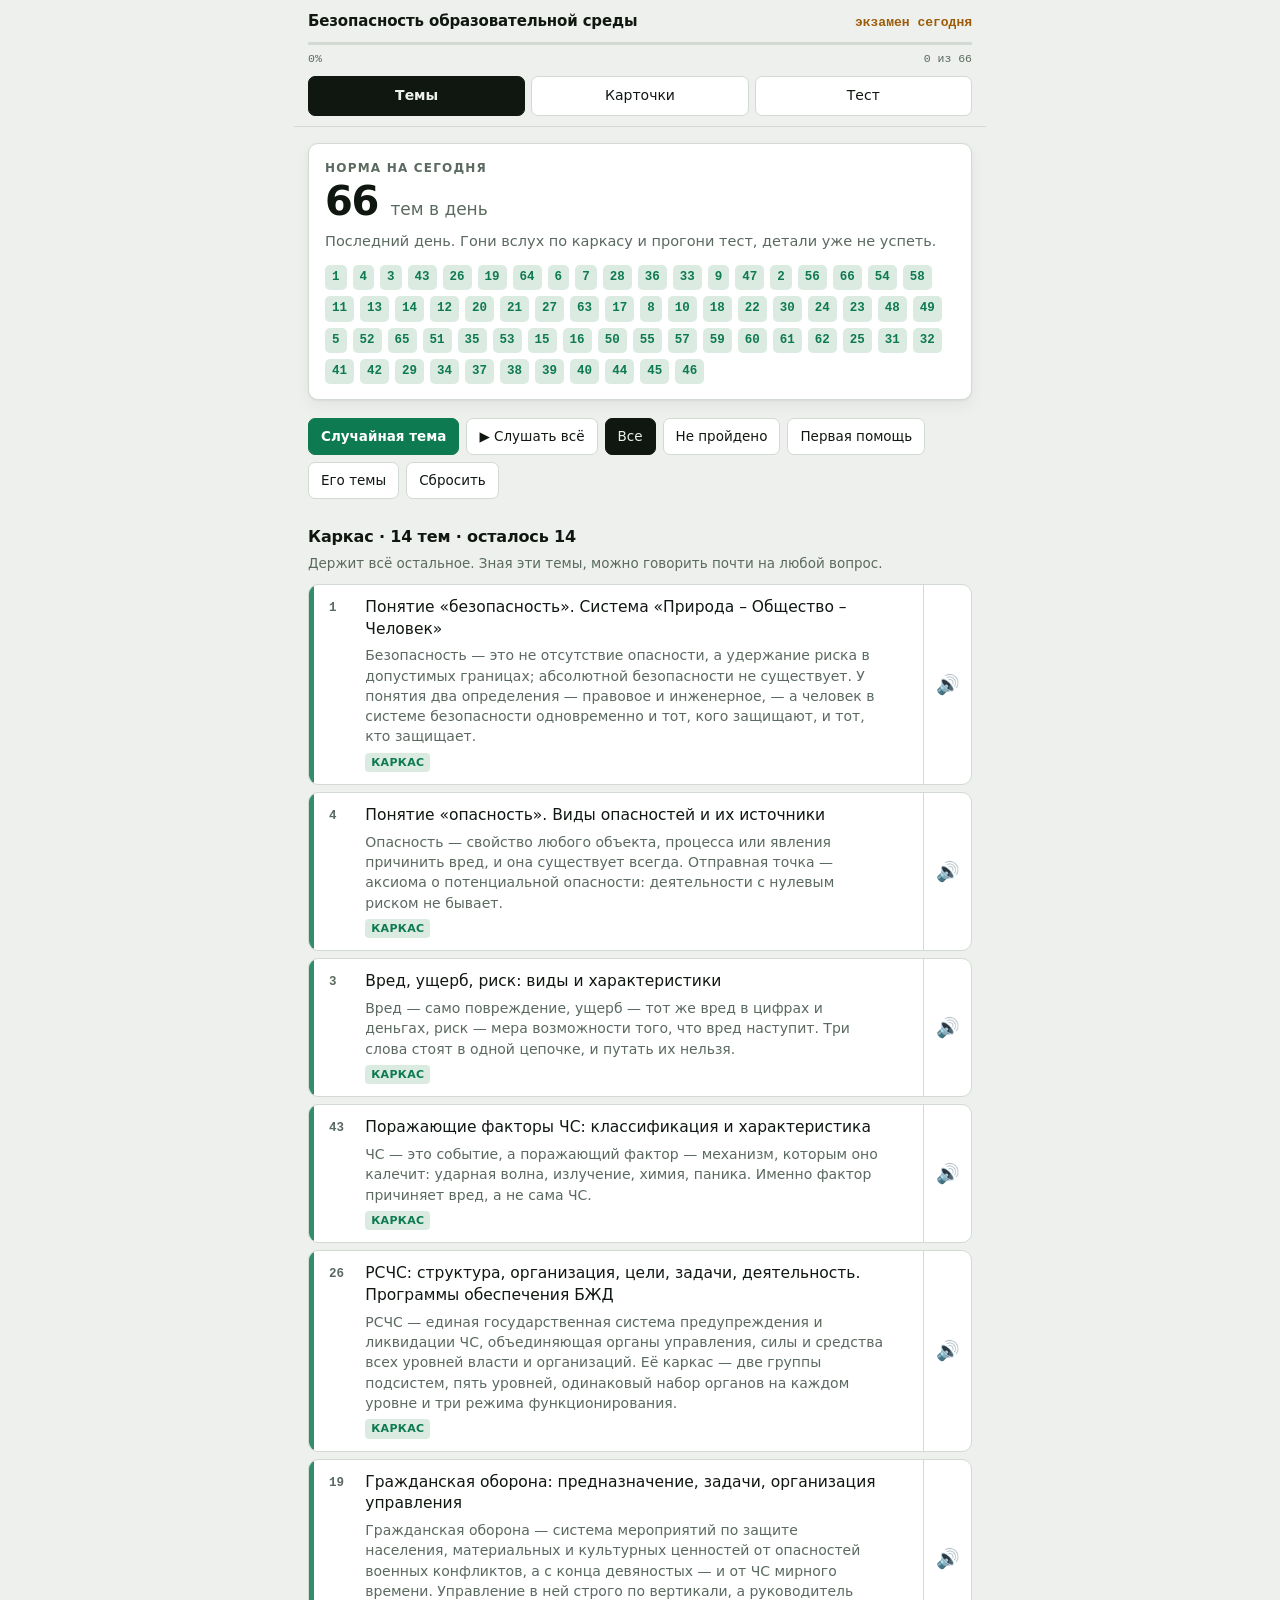
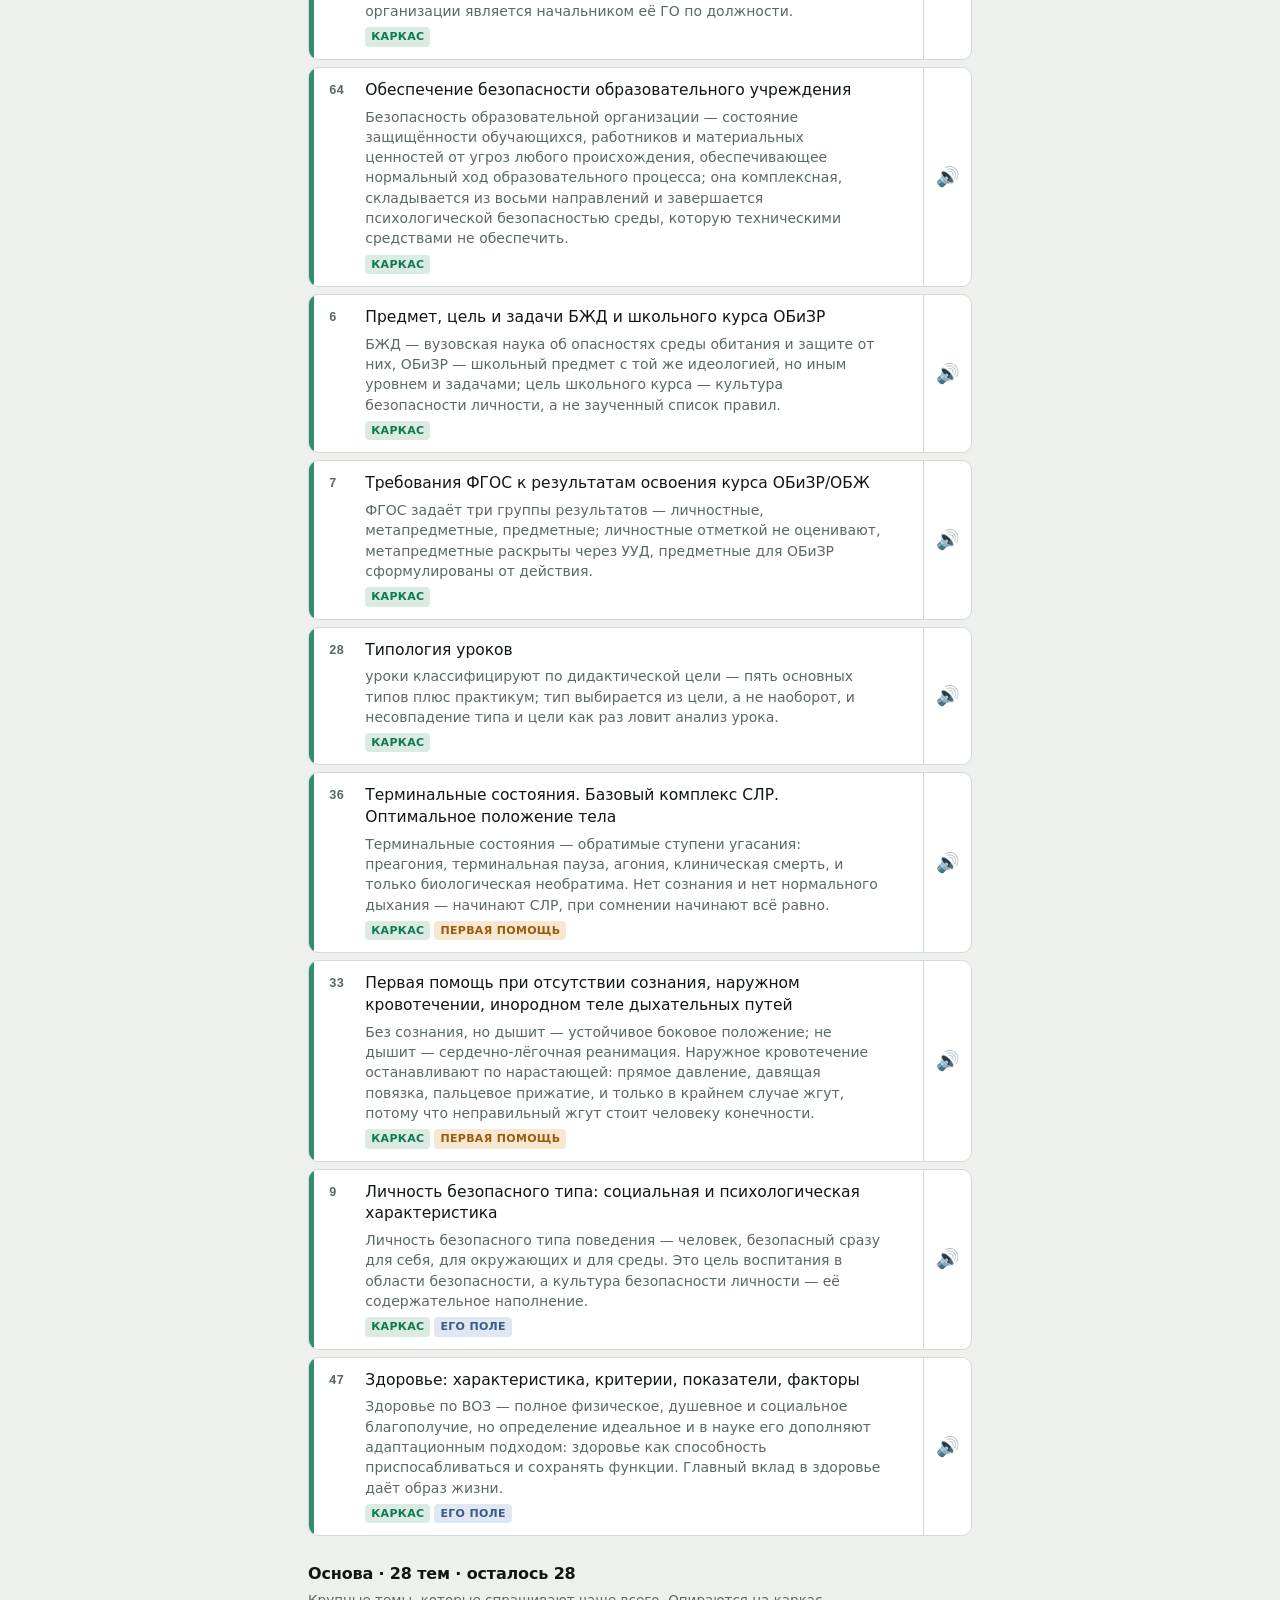
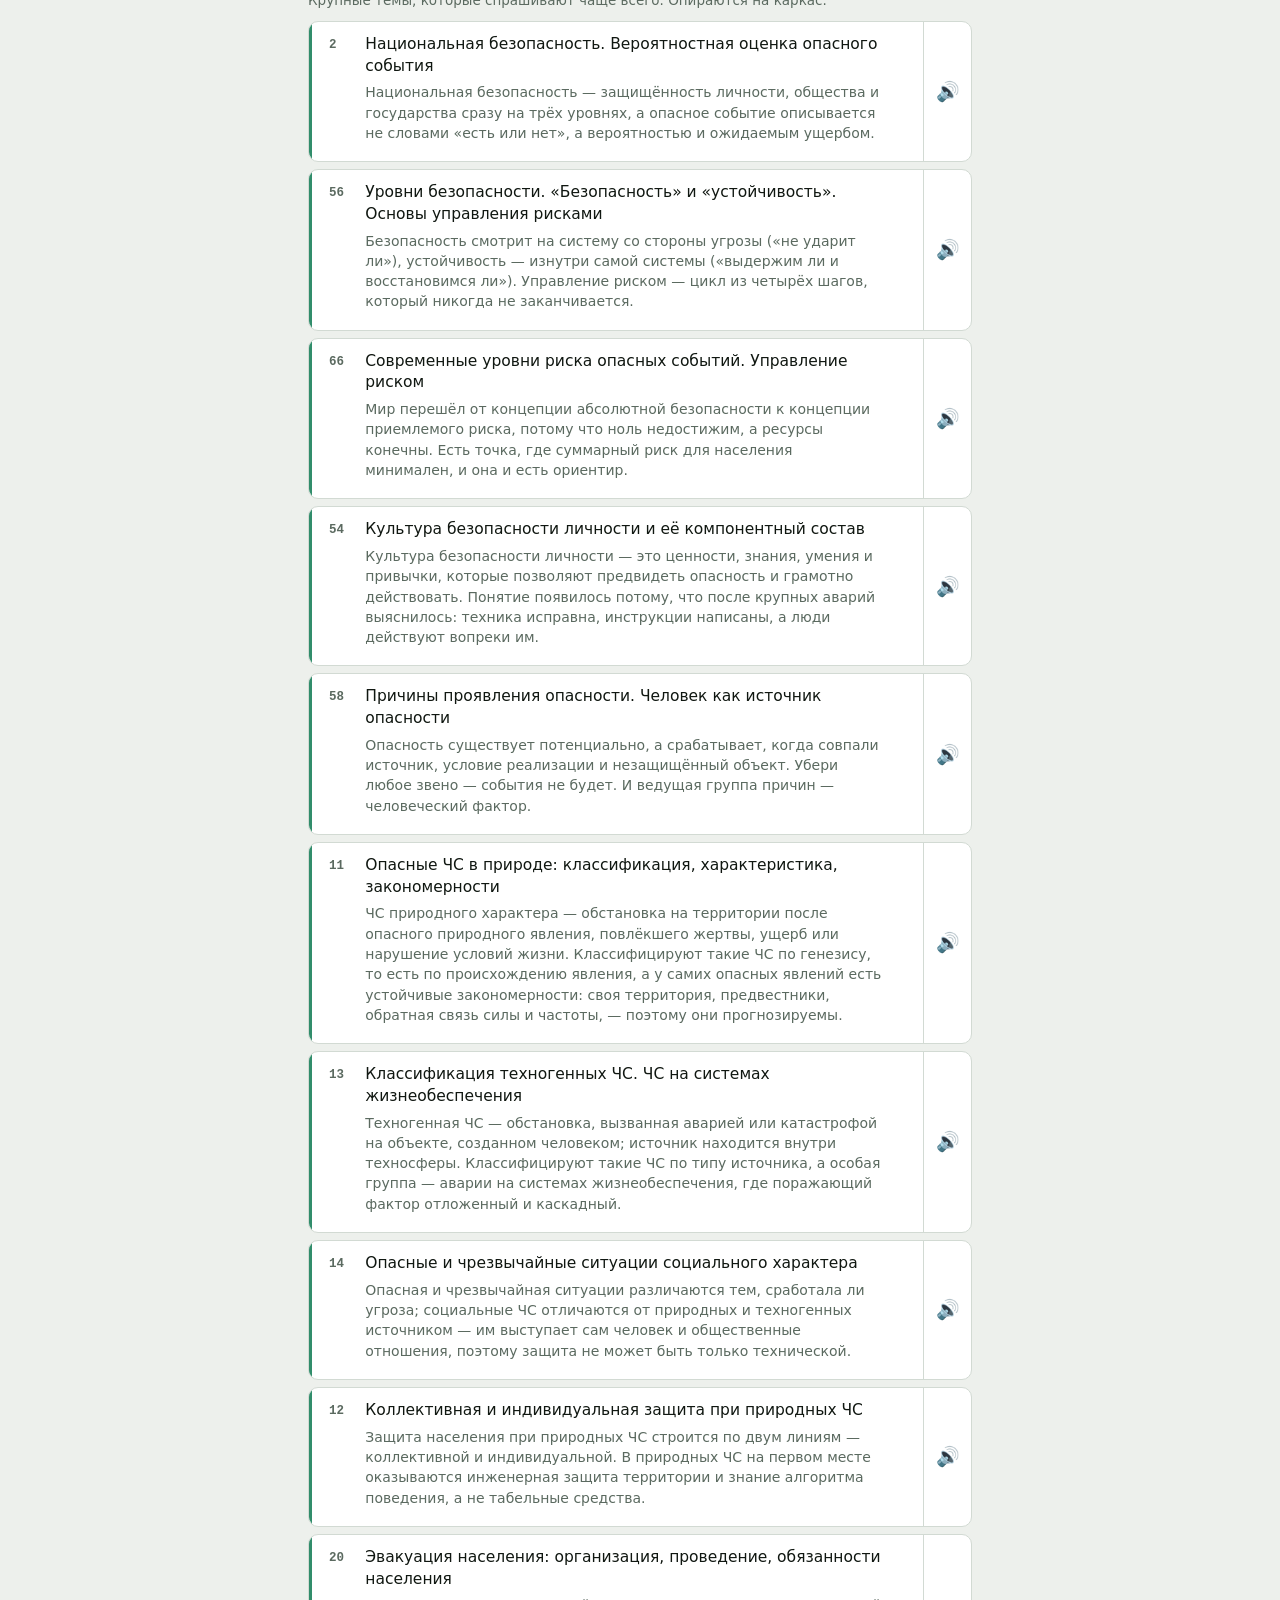
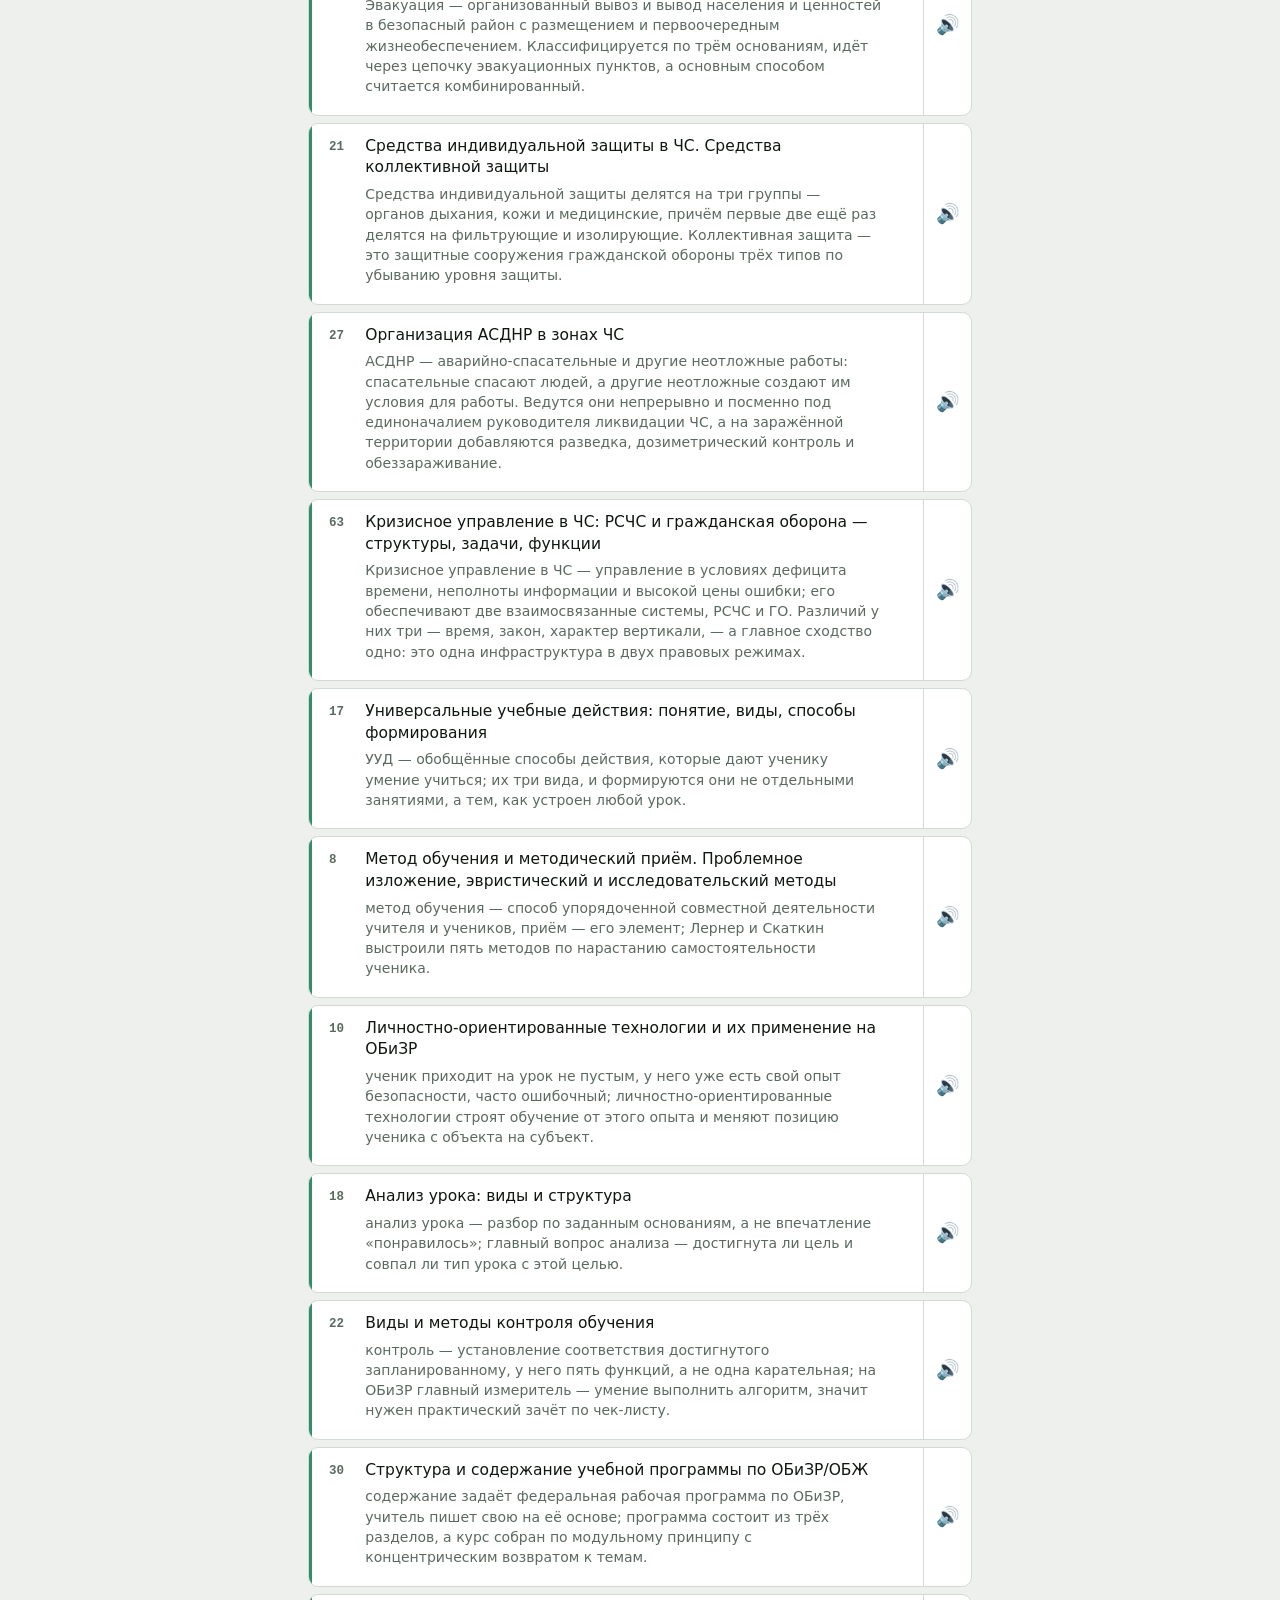
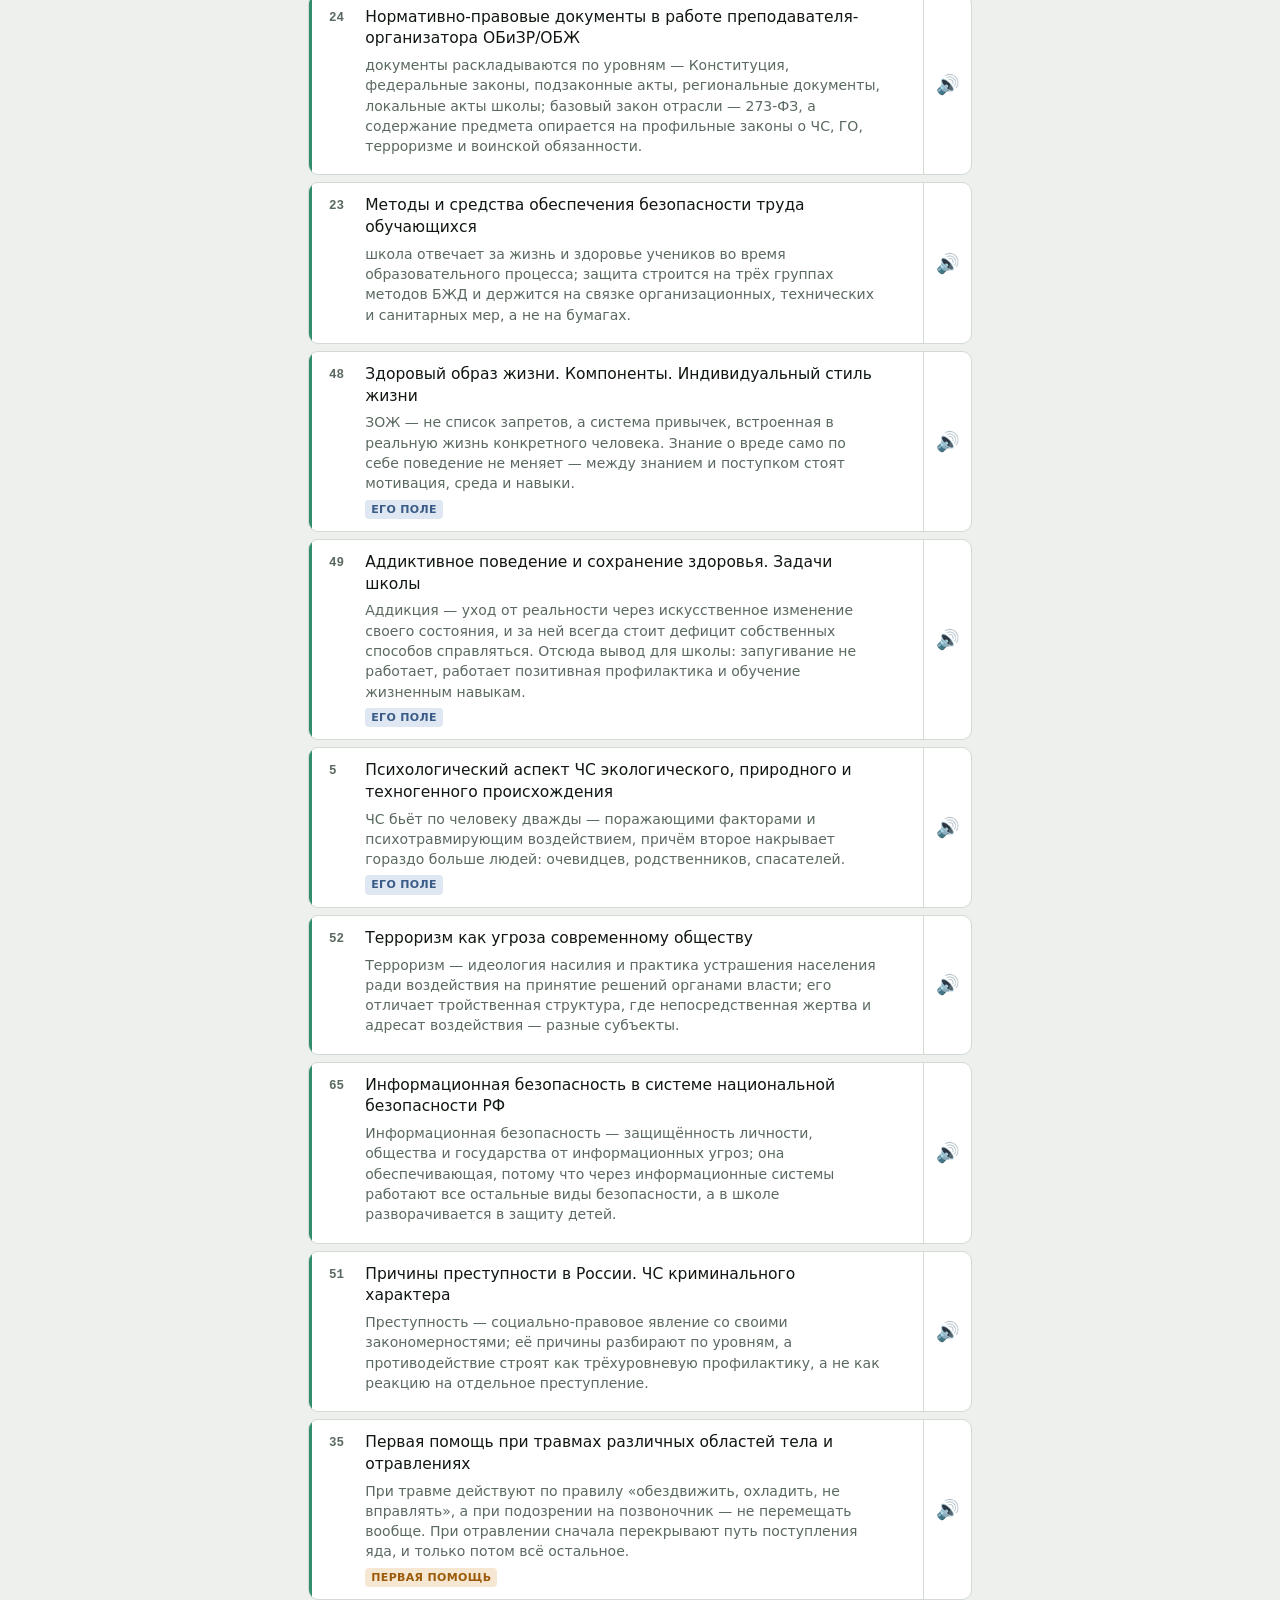
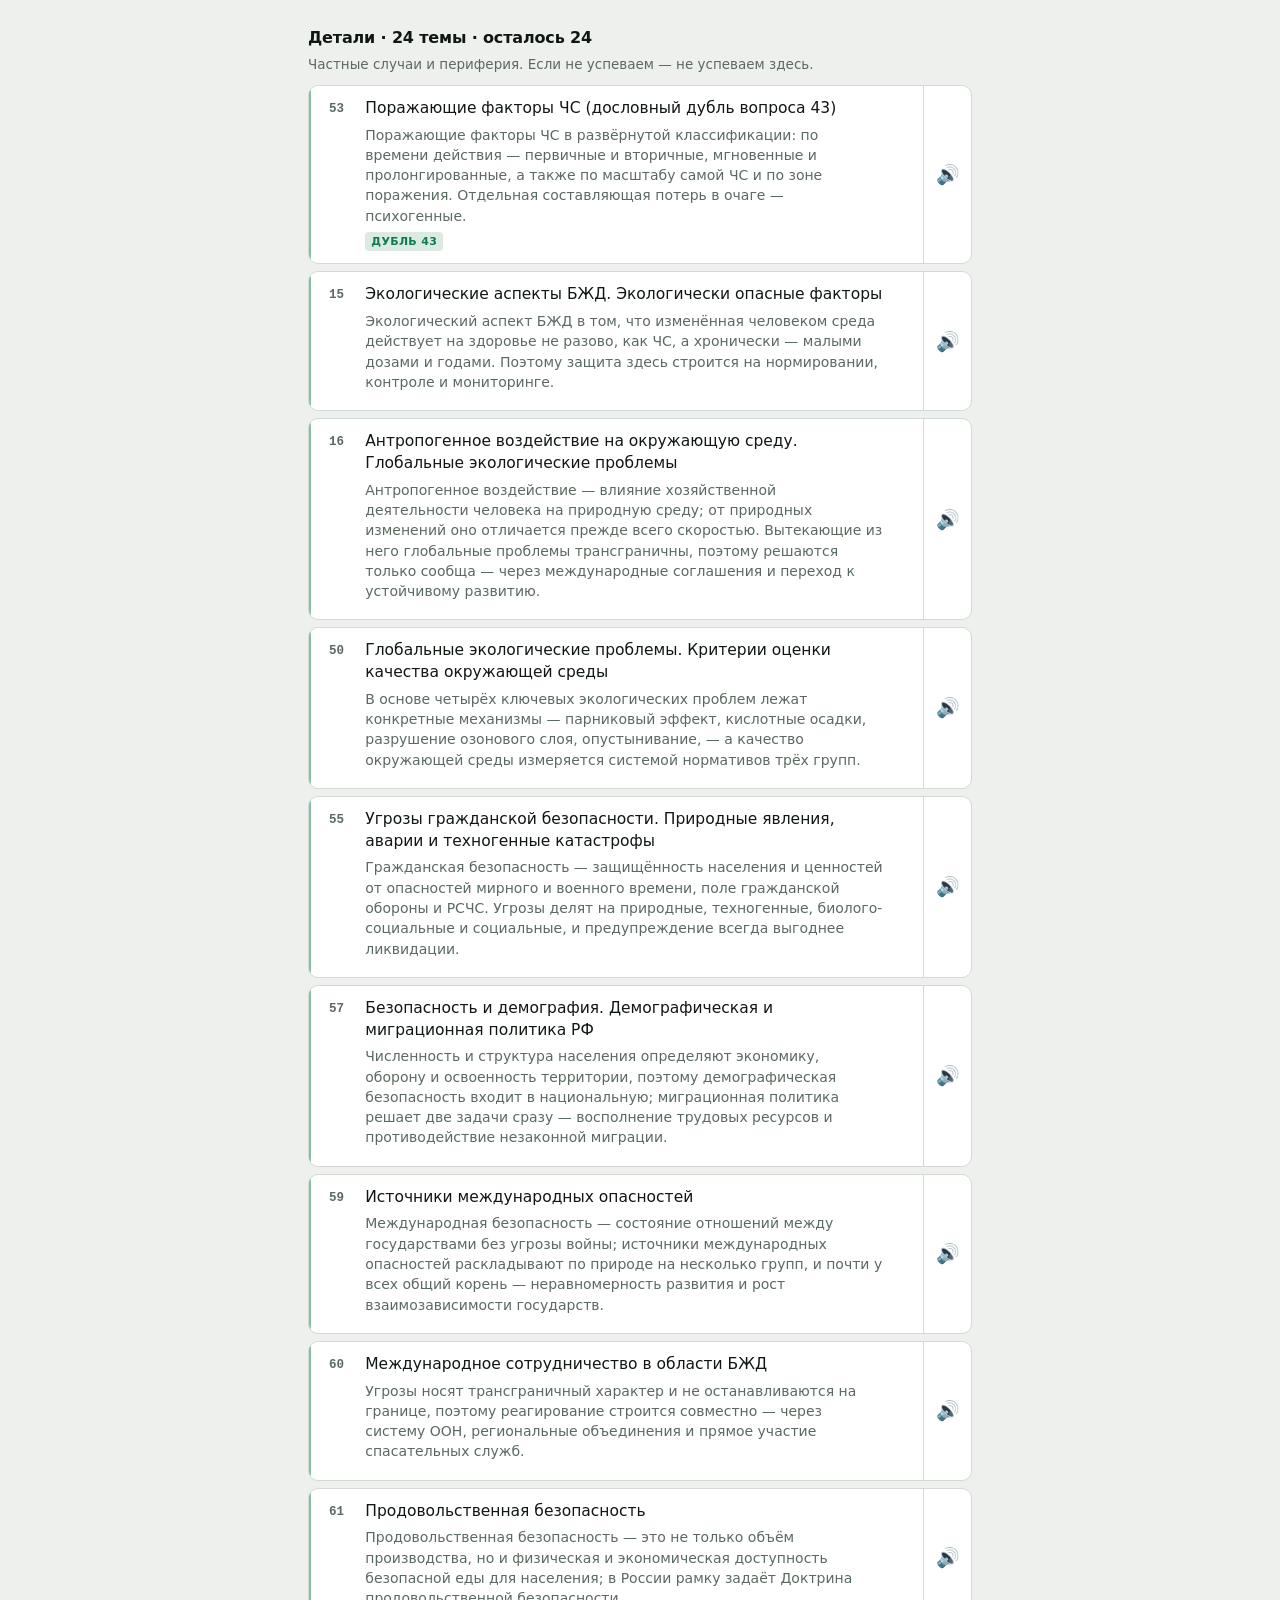
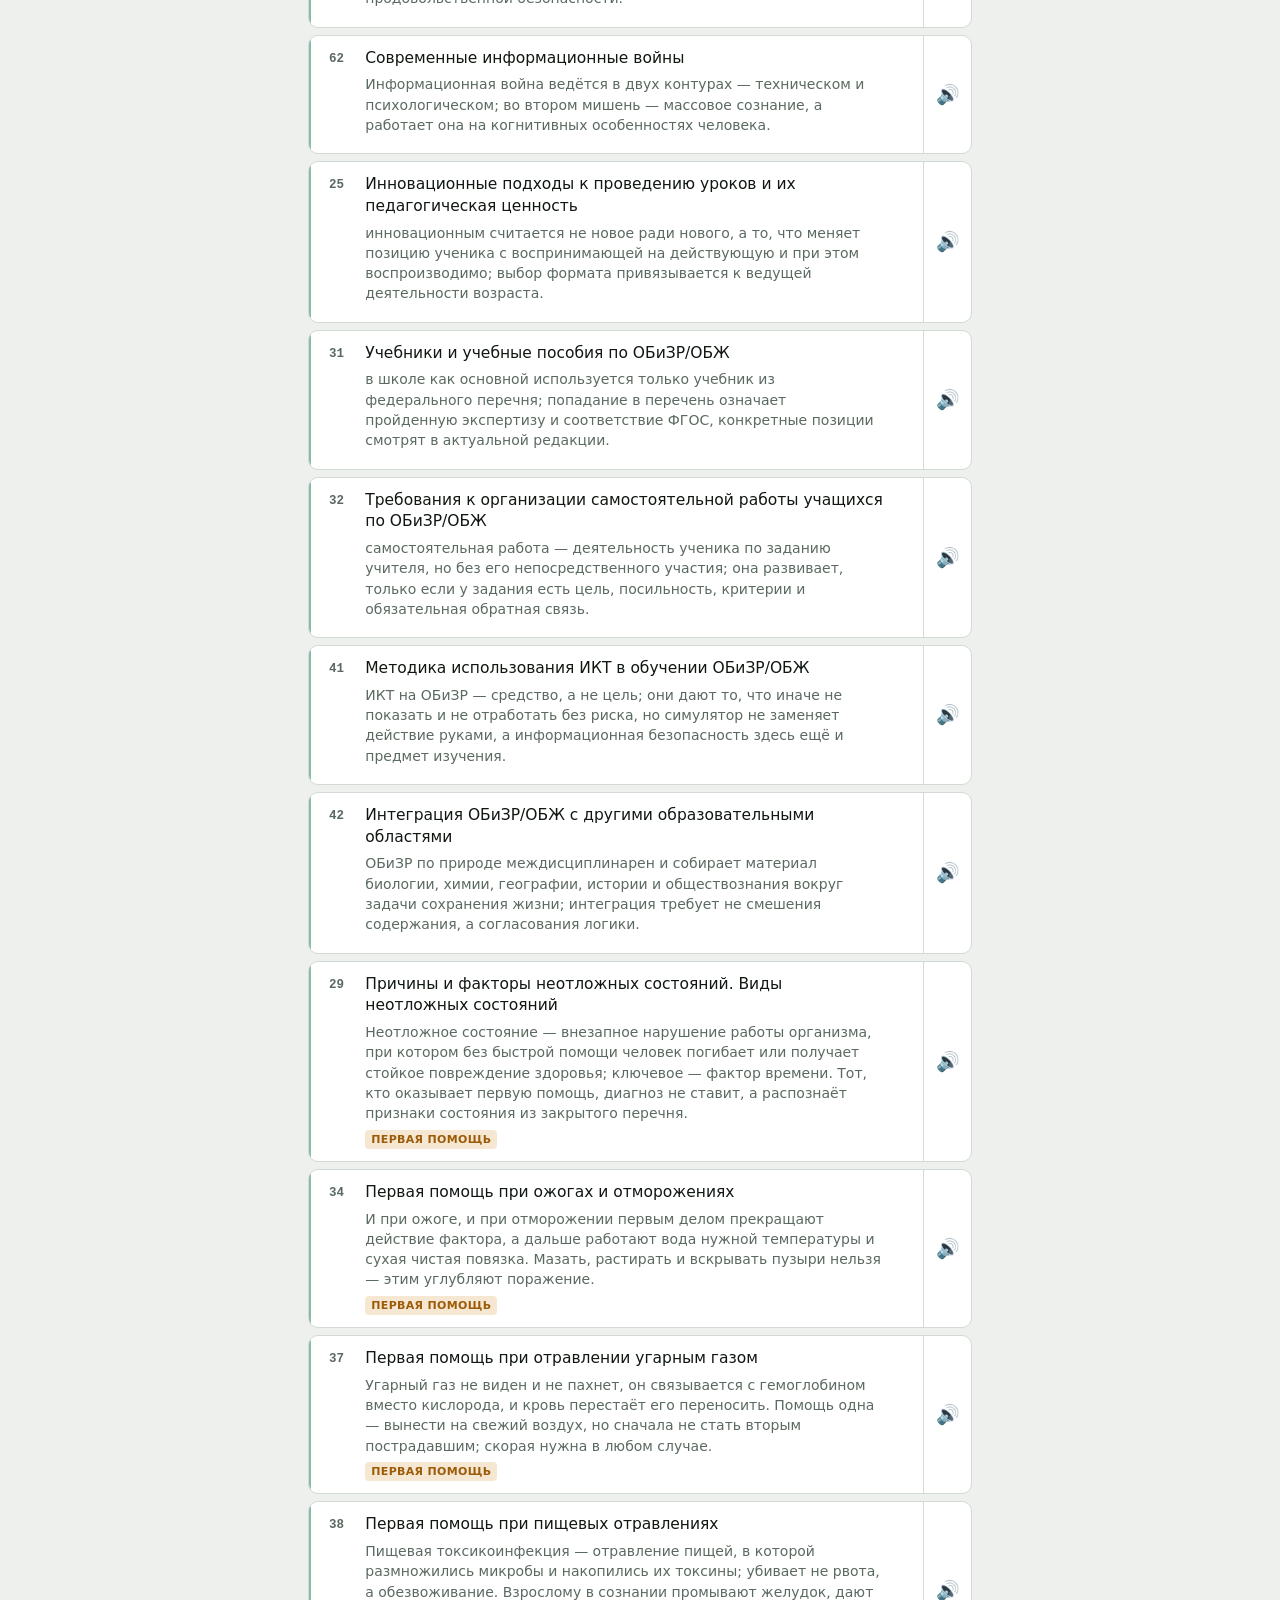
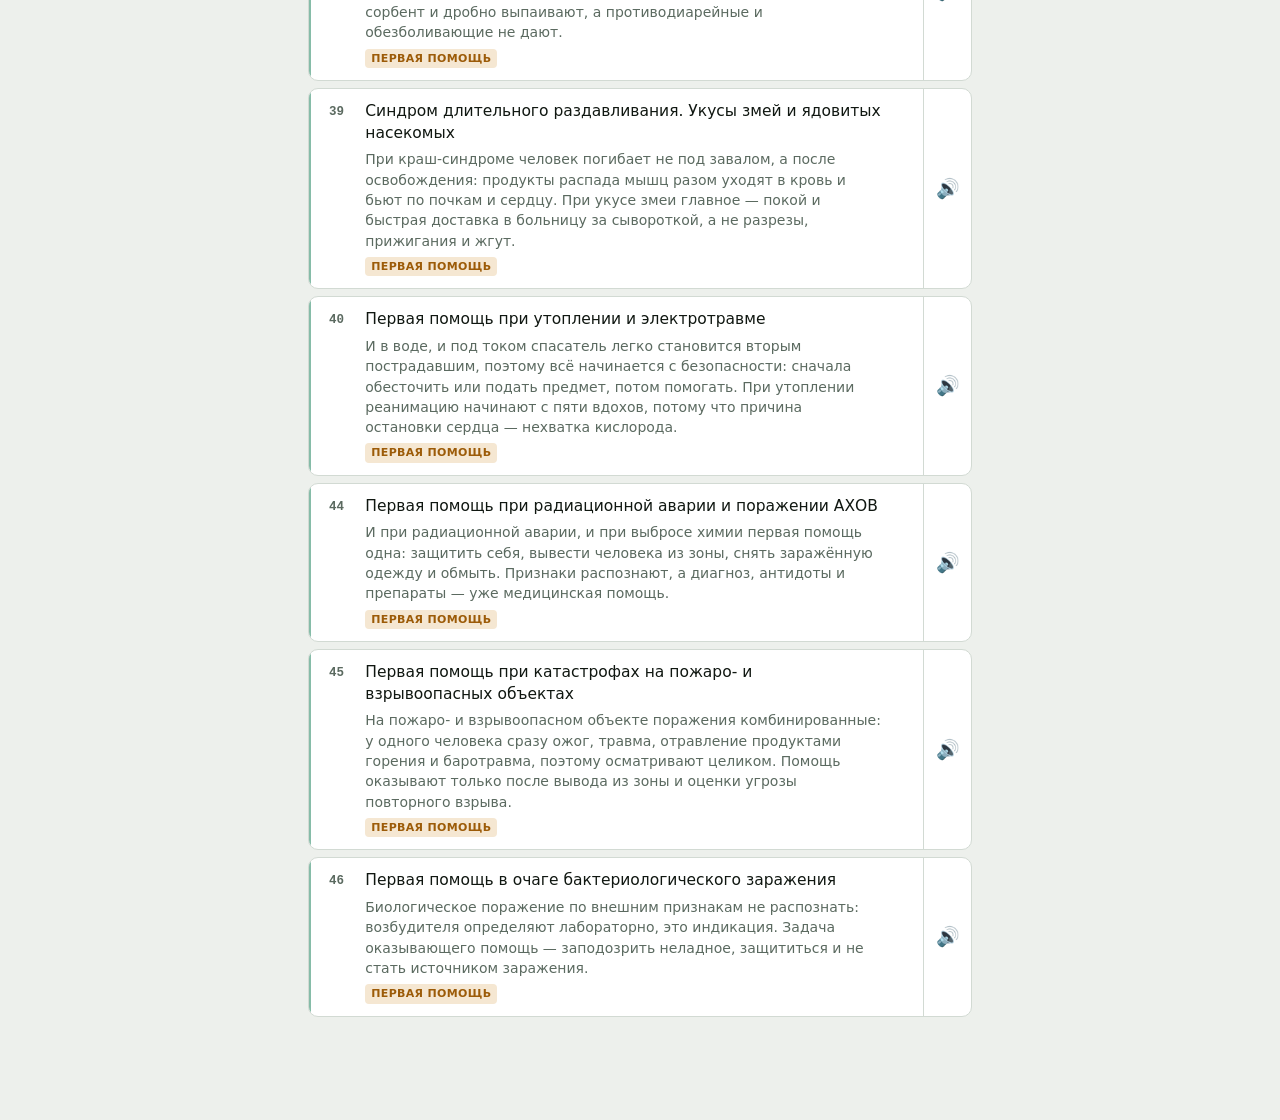
==== commit 1d89815b: "Add files via upload" ====
--- a/bezopasnost/index.html
+++ b/bezopasnost/index.html
@@ -5,11 +5,8 @@
 <meta name="viewport" content="width=device-width, initial-scale=1, viewport-fit=cover">
 <meta name="theme-color" content="#EDF0EC" media="(prefers-color-scheme: light)">
 <meta name="theme-color" content="#0B0F0C" media="(prefers-color-scheme: dark)">
-<meta name="description" content="Подготовка к вступительному испытанию РГСУ «Комплексная безопасность образовательной среды», 28 июля 2026. 66 тем, карточки, тест.">
 <meta name="robots" content="noindex, nofollow">
 <meta name="apple-mobile-web-app-capable" content="yes">
-<meta name="apple-mobile-web-app-title" content="Безопасность">
-<link rel="icon" href="data:image/svg+xml,<svg xmlns=%22http://www.w3.org/2000/svg%22 viewBox=%220 0 100 100%22><text y=%22.9em%22 font-size=%2290%22>&#128737;</text></svg>">
 <title>Безопасность образовательной среды — подготовка к 28 июля</title>
 <style>
   html { -webkit-text-size-adjust: 100%; }
@@ -17,7 +14,6 @@
   h1,h2,h3,p,ol,ul,figure { margin: 0; }
   ol,ul { padding: 0; list-style: none; }
   ol.kost { list-style: decimal; }
-  ul.simple { list-style: disc; }
   button { font: inherit; color: inherit; }
   img { max-width: 100%; }
 </style>
@@ -186,6 +182,17 @@
   ul.simple { margin: 0; padding-left: 1.15em; list-style: disc; }
   ul.simple li { margin-bottom: 7px; font-size: 15.5px; line-height: 1.5; }
   ul.simple li::marker { color: var(--accent); }
+  ul.retell { margin: 0; padding: 0; list-style: none; }
+  ul.retell li {
+    position: relative; margin: 0; padding: 9px 0 9px 15px;
+    font-size: 16px; line-height: 1.5; border-bottom: 1px solid var(--line);
+  }
+  ul.retell li:last-child { border-bottom: 0; }
+  ul.retell li::before {
+    content: ""; position: absolute; left: 0; top: 13px; bottom: 13px; width: 3px;
+    background: var(--accent); border-radius: 2px;
+  }
+  .core-box { font-weight: 520; }
   ol.kost { margin: 0; padding-left: 1.3em; }
   ol.kost li { margin-bottom: 9px; font-size: 15.5px; line-height: 1.52; }
   ol.kost li::marker { color: var(--accent); font-family: var(--mono); font-size: 13px; }
@@ -243,6 +250,34 @@
   .wrongitem b { display: block; font-weight: 620; margin-bottom: 2px; }
   .wrongitem span { color: var(--muted); }
 
+  /* ── озвучка ── */
+  .itemhead { display: flex; align-items: stretch; }
+  .itemhead .head { flex: 1; min-width: 0; }
+  .listen {
+    flex: none; width: 48px; border: 0; border-left: 1px solid var(--line);
+    border-radius: 0; background: none; color: var(--accent); font-size: 19px;
+    display: flex; align-items: center; justify-content: center; cursor: pointer;
+  }
+  .listen:hover { background: var(--accent-soft); border-color: var(--line); }
+  .listen[aria-pressed="true"] { background: var(--accent); color: #fff; }
+  .item[data-playing="1"] { outline: 2px solid var(--accent); outline-offset: -1px; }
+  .item[data-playing="1"]::before { opacity: 1; }
+
+  .player {
+    position: fixed; left: 0; right: 0; bottom: 0; z-index: 60;
+    background: var(--card); border-top: 1px solid var(--line);
+    box-shadow: 0 -4px 18px rgba(0,0,0,.14);
+    padding: 8px 12px calc(8px + env(safe-area-inset-bottom));
+    display: flex; align-items: center; gap: 10px;
+  }
+  .player[hidden] { display: none; }
+  .pinfo { flex: 1; min-width: 0; font-size: 13px; line-height: 1.3; }
+  .pinfo span { display: block; white-space: nowrap; overflow: hidden; text-overflow: ellipsis; color: var(--muted); }
+  .pinfo b { color: var(--accent); font-family: var(--mono); font-weight: 600; }
+  .pctrl { display: flex; gap: 4px; flex: none; }
+  .pctrl button { padding: 8px 9px; font-size: 15px; line-height: 1; }
+  #pRate { font-size: 13px; font-weight: 600; min-width: 42px; }
+
   @media (prefers-reduced-motion: reduce) { * { transition: none !important; } }
   @media (min-width: 640px) { body { font-size: 17.5px; } .wrap { padding: 0 20px 96px; } }
 </style>
@@ -271,6 +306,7 @@
     </div>
     <div class="tools">
       <button class="primary" id="drillBtn">Случайная тема</button>
+      <button id="playAll" title="Читать все видимые темы вслух подряд">▶ Слушать всё</button>
       <button id="fAll" aria-pressed="true">Все</button>
       <button id="fLeft" aria-pressed="false">Не пройдено</button>
       <button id="fAid" aria-pressed="false">Первая помощь</button>
@@ -294,8 +330,19 @@
   </div>
 </div>
 
+<div class="player" id="player" hidden>
+  <div class="pinfo"><span id="pTitle"></span></div>
+  <div class="pctrl">
+    <button id="pPrev" aria-label="Предыдущая тема">⏮</button>
+    <button id="pPlay" aria-label="Пауза">⏸</button>
+    <button id="pNext" aria-label="Следующая тема">⏭</button>
+    <button id="pRate" aria-label="Скорость">1×</button>
+    <button id="pStop" aria-label="Остановить">✕</button>
+  </div>
+</div>
+
 <script>
-const TOPICS = [{"n": 1, "title": "Понятие «безопасность». Система «Природа – Общество – Человек»", "kostyak": ["«Безопасность — это состояние защищённости жизненно важных интересов человека, общества и государства от внутренних и внешних угроз. Это определение принято в отечественной науке и в законодательстве».", "«Второе прочтение, инженерное: безопасность — это состояние системы, при котором риск причинения вреда не превышает приемлемого уровня. То есть безопасность измерима через риск».", "«Ключевая мысль: безопасность — не отсутствие опасности, а её удержание в допустимых границах. Абсолютной безопасности не существует».", "«Система „Природа – Общество – Человек“ описывает три взаимодействующие среды. Человек одновременно и объект защиты, и источник угроз. Общество задаёт нормы и институты защиты. Природа — и ресурс, и источник опасностей, и сторона, страдающая от человека».", "«Объект безопасности — то, что защищаем: жизнь, здоровье, права личности, материальные и духовные ценности общества, конституционный строй и территориальная целостность государства».", "«Субъект безопасности — тот, кто обеспечивает защиту: государство, его органы, институты общества, сам человек. Отсюда важная деталь — человек и объект, и субъект собственной безопасности».", "«Предмет науки о безопасности — опасности, их источники, закономерности проявления и способы защиты. Методы: системный анализ, моделирование, статистический и вероятностный анализ, экспертные оценки, мониторинг и прогнозирование, нормирование».", "«Теория даёт понятийный аппарат и модели, практика — конкретные системы защиты. Системы безопасности выделяют по объекту: личная, коллективная, национальная, глобальная»."], "terms": ["жизненно важные интересы", "состояние защищённости", "объект и субъект безопасности", "приемлемый риск", "системный подход", "природно-социально-техническая среда", "мониторинг и прогнозирование", "нормирование"], "follow": [{"q": "Почему безопасность нельзя понимать как отсутствие опасности?", "a": "— Потому что любая деятельность потенциально опасна: это аксиома БЖД. Полностью убрать риск невозможно ни технически, ни экономически, поэтому цель — снижение до приемлемого уровня."}, {"q": "Человек — объект или субъект безопасности?", "a": "— И то, и другое. Его защищают, но и он сам через свою подготовку, поведение и решения обеспечивает или разрушает безопасность — свою и чужую."}], "notes": [], "block": "Теория, риск, ЗОЖ", "bk": "teor", "tier": 1, "psy": false, "aid": false, "core": "Безопасность — это не отсутствие опасности, а удержание риска в допустимых границах. Абсолютной безопасности нет, и человек в этой системе сразу и тот, кого защищают, и тот, кто защищает.", "anchors": ["защищённость жизненно важных интересов", "измеримость через риск", "объект и субъект", "Природа–Общество–Человек"], "simple": ["Два определения на выбор: юридическое (защищённость интересов от угроз) и инженерное (риск не выше приемлемого). Второе лучше, потому что его можно посчитать.", "Если сказать «безопасность — это когда нет опасности», комиссия сразу поймёт, что схема не выстроена. Опасность есть всегда, вопрос в вероятности.", "Объект — что защищаем. Субъект — кто защищает. Человек попадает в обе колонки, и это самая цитируемая деталь ответа.", "Три среды: природа даёт ресурсы и бьёт стихией, общество пишет правила, человек ломает и то и другое, а заодно страдает сам.", "Держи в голове цепочку: опасность → источник → поражающий фактор → последствие → риск → управление. Она вытягивает половину билетов."], "cards": [{"t": "Безопасность (правовое понимание)", "d": "состояние защищённости жизненно важных интересов человека, общества и государства от внутренних и внешних угроз"}, {"t": "Безопасность (инженерное понимание)", "d": "состояние системы, при котором риск причинения вреда не превышает приемлемого уровня"}, {"t": "Объект безопасности", "d": "то, что защищают: жизнь и здоровье, права личности, ценности общества, строй и целостность государства"}, {"t": "Субъект безопасности", "d": "тот, кто обеспечивает защиту: государство и его органы, институты общества, сам человек"}, {"t": "Приемлемый риск", "d": "уровень риска, с которым общество на данном этапе согласно мириться"}], "quiz": [{"q": "Какое утверждение верно для современного понимания безопасности?", "ok": "Безопасность — удержание риска в допустимых границах, абсолютной безопасности не бывает", "bad": ["Безопасность — полное отсутствие опасностей в среде обитания", "Безопасность достигается, когда вероятность любой аварии равна нулю", "Безопасность — характеристика только технических систем"], "why": "Любая деятельность потенциально опасна, поэтому цель — снижение риска до приемлемого, а не его устранение."}, {"q": "Человек в системе безопасности — это:", "ok": "и объект, и субъект безопасности", "bad": ["только объект защиты", "только субъект, обеспечивающий защиту", "ни то ни другое, он элемент природной среды"], "why": "Его защищают, но своим поведением и подготовкой он сам обеспечивает или разрушает безопасность — свою и чужую."}, {"q": "Что относится к методам науки о безопасности?", "ok": "Системный анализ, моделирование, вероятностный анализ, экспертные оценки, мониторинг и прогнозирование", "bad": ["Только лабораторный эксперимент", "Только правовая экспертиза документов", "Только опрос населения"], "why": "Наука о безопасности изучает опасности, их источники и способы защиты, и опирается на системный подход и вероятностные методы."}]}, {"n": 4, "title": "Понятие «опасность». Виды опасностей и их источники", "kostyak": ["«Опасность — свойство объектов, процессов или явлений причинять вред человеку, обществу или природной среде. Она существует всегда, вопрос только в вероятности реализации».", "«Отправная точка — аксиома о потенциальной опасности любой деятельности: не бывает деятельности с нулевым риском».", "«По происхождению опасности делят на природные, антропогенные, техногенные, социальные, биологические, экологические. Отдельно выделяют глобальные».", "«Природные — землетрясения, наводнения, ураганы, лесные пожары, оползни, эпидемии. Источник — процессы в природной среде, человек на них почти не влияет, но может усиливать последствия застройкой опасных территорий».", "«Антропогенные — вызванные непосредственно действием или бездействием человека: ошибка, нарушение правил, умысел, низкая квалификация».", "«Техногенные — связанные с работой технических систем: аварии на производстве, транспорте, энергетике, выбросы химически опасных и радиоактивных веществ. Причины — износ оборудования, конструктивные и технологические просчёты, отказ систем защиты».", "«Глобальные затрагивают человечество в целом: изменение климата, истощение ресурсов, загрязнение биосферы, пандемии, угроза применения оружия массового поражения».", "«Причины возникновения сводятся к трём группам: естественные процессы, несовершенство техники, человеческий фактор. И по статистике аварий человеческий фактор — ведущая группа причин»."], "terms": ["потенциальная опасность", "аксиома о потенциальной опасности деятельности", "номенклатура опасностей", "источник опасности", "человеческий фактор", "техногенная авария", "поражающий фактор", "глобальные опасности"], "follow": [{"q": "Чем антропогенная опасность отличается от техногенной?", "a": "— Антропогенная исходит непосредственно от человека и его действий, техногенная — от техники и технологий. Граница подвижная: авария по вине оператора техногенна по форме и антропогенна по причине."}, {"q": "Что такое номенклатура опасностей?", "a": "— Систематизированный перечень опасностей для конкретного объекта или вида деятельности. Составляется на этапе идентификации, чтобы ничего не пропустить при оценке риска."}], "notes": [], "block": "Теория, риск, ЗОЖ", "bk": "teor", "tier": 1, "psy": false, "aid": false, "core": "Опасность — свойство любого объекта или процесса причинить вред, и она существует всегда. Отправная точка всего курса — аксиома: деятельности с нулевым риском не бывает.", "anchors": ["аксиома о потенциальной опасности", "природные", "антропогенные", "техногенные", "номенклатура опасностей", "человеческий фактор"], "simple": ["Первая фраза ответа — аксиома. Она задаёт тон и сразу показывает, что человек знает логику предмета.", "Антропогенная опасность идёт от человека, техногенная — от техники. Граница подвижная: авария по вине оператора техногенна по форме и антропогенна по причине. Эту фразу стоит выучить дословно, её любят спрашивать.", "Природные опасности человек не создаёт, но усиливает последствия — построил посёлок в пойме, и наводнение стало катастрофой.", "Номенклатура опасностей — просто список того, что может пойти не так на конкретном объекте. Составляют его заранее, чтобы при оценке риска ничего не забыть.", "Итог всегда один: три группы причин — природа, техника, человек. И человеческий фактор по статистике впереди."], "cards": [{"t": "Опасность", "d": "свойство объектов, процессов или явлений причинять вред человеку, обществу или природной среде"}, {"t": "Аксиома о потенциальной опасности", "d": "любая деятельность потенциально опасна, деятельности с нулевым риском не существует"}, {"t": "Антропогенная опасность", "d": "опасность, исходящая непосредственно от действия или бездействия человека"}, {"t": "Техногенная опасность", "d": "опасность, связанная с работой технических систем и технологий"}, {"t": "Номенклатура опасностей", "d": "систематизированный перечень опасностей для конкретного объекта или вида деятельности"}, {"t": "Глобальные опасности", "d": "опасности, затрагивающие человечество в целом: климат, истощение ресурсов, загрязнение биосферы, пандемии, ОМП"}], "quiz": [{"q": "Аксиома о потенциальной опасности деятельности утверждает, что:", "ok": "Любая деятельность потенциально опасна, нулевого риска не существует", "bad": ["Опасна только производственная деятельность", "Опасность проявляется лишь при нарушении правил", "Риск можно свести к нулю при достаточных затратах"], "why": "Из этой аксиомы прямо следует концепция приемлемого риска: раз ноль недостижим, снижаем до допустимого уровня."}, {"q": "Авария произошла из-за ошибки оператора. Как её квалифицировать?", "ok": "Техногенная по форме и антропогенная по причине", "bad": ["Только природная", "Только антропогенная, техника здесь ни при чём", "Опасность вообще не классифицируется по происхождению"], "why": "Граница между антропогенной и техногенной опасностью подвижна, и такие случаи как раз пограничные."}, {"q": "Номенклатура опасностей составляется:", "ok": "На этапе идентификации опасностей, чтобы ничего не пропустить при оценке риска", "bad": ["После ликвидации последствий аварии", "Только для природных явлений", "Вместо оценки риска"], "why": "Идентификация — первый шаг управления риском, и перечень опасностей нужен именно там."}]}, {"n": 3, "title": "Вред, ущерб, риск: виды и характеристики", "kostyak": ["«Три понятия выстроены в цепочку. Вред — само неблагоприятное изменение: утрата здоровья, повреждение имущества, ухудшение состояния природной среды. Ущерб — вред, выраженный количественно, чаще всего в деньгах. Риск — мера возможности того, что вред наступит».", "«Виды вреда: физический — травма, заболевание, гибель; имущественный; моральный; экологический».", "«Ущерб делят на прямой и косвенный. Прямой — разрушенное и утраченное сразу. Косвенный — упущенная выгода, простой производства, затраты на восстановление, отдалённые последствия для здоровья».", "«Риск — количественная характеристика опасности. Считается как отношение числа неблагоприятных событий к общему числу возможных за определённый период, либо как произведение вероятности на тяжесть последствий».", "«Индивидуальный риск — вероятность поражения конкретного человека за год от конкретного фактора. Социальный, или групповой, риск — зависимость между числом пострадавших и вероятностью такого события; он показывает опасность катастроф с массовыми жертвами».", "«Приемлемый риск — уровень, с которым общество на данном этапе согласно мириться, потому что дальнейшее снижение слишком дорого либо технически невозможно».", "«Ещё различают мотивированный и немотивированный риск. Мотивированный — осознанный, ради спасения людей или значимого результата: работа спасателя, пожарного. Немотивированный — риск от небрежности, лихачества, нарушения правил без всякой выгоды».", "«Отдельно — профессиональный, экологический, техногенный риск: это уже деление по природе источника»."], "terms": ["вред", "ущерб", "риск", "прямой и косвенный ущерб", "индивидуальный риск", "социальный (групповой) риск", "приемлемый риск", "мотивированный и немотивированный риск", "тяжесть последствий", "упущенная выгода"], "follow": [{"q": "Зачем нужен именно социальный риск, если есть индивидуальный?", "a": "— Индивидуальный риск может быть низким, но событие способно унести сотни жизней разом. Общество воспринимает одну катастрофу с массовыми жертвами гораздо острее, чем ту же смертность, размазанную по годам. Социальный риск это отражает."}, {"q": "Мотивированный риск — это всегда оправданно?", "a": "— Нет. Он оправдан, когда ожидаемая польза превышает возможный вред и когда приняты меры защиты. Иначе это уже авантюра, а не профессиональный риск."}], "notes": [], "block": "Теория, риск, ЗОЖ", "bk": "teor", "tier": 1, "psy": false, "aid": false, "core": "Вред — само повреждение, ущерб — тот же вред в цифрах и деньгах, риск — мера возможности того, что вред наступит. Три слова стоят в одной цепочке, и путать их нельзя.", "anchors": ["вред → ущерб → риск", "прямой и косвенный", "индивидуальный и социальный", "приемлемый риск"], "simple": ["Мнемоника: вред — «что случилось», ущерб — «сколько это стоило», риск — «какова вероятность, что случится».", "Прямой ущерб — сгоревший цех. Косвенный — то, что цех месяц не работал, и упущенная выгода. Косвенный часто больше прямого.", "Индивидуальный риск отвечает на вопрос «какова вероятность, что погибну именно я за год». Социальный — «сколько людей может лечь разом и с какой вероятностью».", "Зачем разделять: индивидуальный риск от авиации крошечный, но одна катастрофа уносит сотни жизней, и общество реагирует на это гораздо острее, чем на ту же смертность, размазанную по годам. Социальный риск это как раз ловит.", "Мотивированный риск — пожарный идёт в огонь ради спасения. Немотивированный — лихач гонит по встречной просто так. Разница не в опасности, а в наличии смысла и защиты."], "cards": [{"t": "Вред", "d": "само неблагоприятное изменение: утрата здоровья, повреждение имущества, ухудшение состояния природной среды"}, {"t": "Ущерб", "d": "вред, выраженный количественно, чаще всего в денежной форме"}, {"t": "Прямой ущерб", "d": "разрушенное и утраченное непосредственно в результате события"}, {"t": "Косвенный ущерб", "d": "упущенная выгода, простой производства, затраты на восстановление, отдалённые последствия"}, {"t": "Индивидуальный риск", "d": "вероятность поражения конкретного человека за год от конкретного фактора"}, {"t": "Социальный (групповой) риск", "d": "зависимость между числом пострадавших и вероятностью такого события; показывает опасность катастроф с массовыми жертвами"}, {"t": "Мотивированный риск", "d": "осознанный риск ради спасения людей или значимого результата при принятых мерах защиты"}], "quiz": [{"q": "Чем ущерб отличается от вреда?", "ok": "Ущерб — это вред, выраженный количественно, чаще всего в деньгах", "bad": ["Ущерб касается только людей, а вред только имущества", "Вред наступает сразу, а ущерб всегда отсроченно", "Это полные синонимы"], "why": "Вред — само изменение, ущерб — его измеренная величина."}, {"q": "Социальный (групповой) риск описывает:", "ok": "Зависимость между числом пострадавших и вероятностью такого события", "bad": ["Вероятность поражения конкретного человека за год", "Отношение затрат на защиту к её эффективности", "Уровень тревожности населения по опросам"], "why": "Это про катастрофы с массовыми жертвами. Вероятность для одного человека — уже индивидуальный риск."}, {"q": "Приемлемый риск — это:", "ok": "Уровень риска, с которым общество на данном этапе согласно мириться", "bad": ["Риск, полностью устранённый техническими средствами", "Риск, который человек принимает на себя добровольно", "Риск, не подлежащий страхованию"], "why": "Дальнейшее снижение либо слишком дорого, либо технически невозможно, поэтому обществу приходится согласиться с остаточным уровнем."}, {"q": "Упущенная выгода от простоя предприятия после аварии — это:", "ok": "Косвенный ущерб", "bad": ["Прямой ущерб", "Моральный вред", "Экологический вред"], "why": "Прямой — то, что разрушено сразу. Простой и недополученная прибыль относятся к косвенному."}]}, {"n": 43, "title": "Поражающие факторы ЧС: классификация и характеристика", "kostyak": ["«Поражающий фактор — составляющая опасного явления, которая непосредственно воздействует на людей, объекты и природную среду и вызывает поражение. Сама ЧС — событие, поражающий фактор — механизм причинения вреда».", "«По природе воздействия выделяют механические, тепловые, химические, радиационные, биологические, а также акустические, электромагнитные и психологические факторы».", "«Механические — ударная волна, обломки, обрушение конструкций, оползневые массы, поток воды. Результат — травмы, переломы, баротравма, гибель под завалами».", "«Тепловые — световое излучение, пламя, горячие газы. Вызывают ожоги кожи и дыхательных путей, тепловой удар, воспламенение материалов».", "«Химические — воздействие аварийно химически опасных веществ: отравления, поражение органов дыхания, ожоги, заражение местности и воды».", "«Радиационные — ионизирующее излучение: острая и хроническая лучевая болезнь, отдалённые последствия».", "«Биологические — патогенные микроорганизмы и токсины: инфекционные заболевания, эпидемии, эпизоотии».", "«Отдельно называю психологический фактор: острая реакция на стресс, паника, ступор, дезорганизация поведения. Он не оставляет физических следов, но резко увеличивает потери — из-за паники людей гибнет иногда больше, чем от самого поражающего явления».", "«По времени действия факторы делят на первичные и вторичные: землетрясение — первичный, а вызванный им пожар или разрушение плотины — вторичный. По длительности — мгновенные и пролонгированные»."], "terms": ["поражающий фактор", "первичные и вторичные факторы", "ударная волна", "световое излучение", "ионизирующее излучение", "АХОВ (аварийно химически опасные вещества)", "очаг поражения", "зона заражения", "санитарные и безвозвратные потери"], "follow": [{"q": "Приведите пример цепочки первичных и вторичных факторов.", "a": "— Землетрясение: первичный — сейсмический удар и обрушение зданий; вторичные — пожары от повреждённых сетей, утечка АХОВ с предприятия, затопление при разрушении гидросооружения, вспышка инфекций из-за нарушения водоснабжения."}, {"q": "Почему психологический фактор относят к поражающим?", "a": "— Потому что он самостоятельно приводит к потерям: паника вызывает давку, ступор мешает эвакуироваться, дезорганизация срывает действия спасателей."}], "notes": [], "block": "Теория, риск, ЗОЖ", "bk": "teor", "tier": 1, "psy": false, "aid": false, "core": "ЧС — это событие, а поражающий фактор — механизм, которым оно калечит: ударная волна, излучение, химия, паника. Именно фактор причиняет вред, а не сама ЧС.", "anchors": ["механизм причинения вреда", "по природе воздействия", "первичные и вторичные", "психологический фактор"], "simple": ["Держи различение: землетрясение — событие, обрушение и удар — фактор. Комиссия любит, когда абитуриент это разводит.", "Классификация по природе воздействия запоминается через органы: удар (механические), жар (тепловые), яд (химические), излучение (радиационные), микроб (биологические). Плюс акустика, электромагнитное поле и психика.", "Первичный фактор идёт от самого явления, вторичный — от того, что явление сломало. Землетрясение первично, пожар от разорванной газовой трубы вторичен.", "Психологический фактор — твой козырь. Он не оставляет следов на теле, но от паники и давки людей гибнет иногда больше, чем от самого явления. Ступор мешает эвакуироваться, дезорганизация срывает работу спасателей.", "Санитарные потери — те, кто выжил и нуждается в помощи. Безвозвратные — погибшие и пропавшие. Пары слов достаточно, но произнести стоит."], "cards": [{"t": "Поражающий фактор", "d": "составляющая опасного явления, которая непосредственно воздействует на людей, объекты и среду и вызывает поражение"}, {"t": "Первичный поражающий фактор", "d": "фактор, порождённый самим опасным явлением"}, {"t": "Вторичный поражающий фактор", "d": "фактор, возникший как следствие разрушений от первичного (пожар, утечка АХОВ, затопление)"}, {"t": "АХОВ", "d": "аварийно химически опасные вещества, вызывающие отравления, поражение дыхательных путей, заражение местности и воды"}, {"t": "Очаг поражения", "d": "территория, в пределах которой действуют поражающие факторы и сосредоточены поражения"}, {"t": "Санитарные и безвозвратные потери", "d": "санитарные — пострадавшие, нуждающиеся в помощи; безвозвратные — погибшие и пропавшие без вести"}], "quiz": [{"q": "Что такое поражающий фактор ЧС?", "ok": "Составляющая опасного явления, непосредственно воздействующая на людей и объекты и вызывающая поражение", "bad": ["Само чрезвычайное событие", "Территория, на которой произошла ЧС", "Количество пострадавших в результате события"], "why": "ЧС — событие, поражающий фактор — механизм причинения вреда внутри этого события."}, {"q": "Пожар, возникший после землетрясения из-за повреждения газовых сетей, — это:", "ok": "Вторичный поражающий фактор", "bad": ["Первичный поражающий фактор", "Самостоятельная ЧС, не связанная с землетрясением", "Не поражающий фактор, а последствие"], "why": "Первичный — сейсмический удар и обрушение. Всё, что порождено разрушениями, вторично."}, {"q": "Почему психологическое воздействие относят к поражающим факторам?", "ok": "Оно самостоятельно приводит к потерям: паника вызывает давку, ступор мешает эвакуироваться", "bad": ["Оно причиняет только моральный вред без физических последствий", "Его относят к поражающим факторам ошибочно", "Оно проявляется исключительно у спасателей"], "why": "Фактор считается поражающим, если самостоятельно ведёт к поражениям и потерям, а паника это условие выполняет."}]}, {"n": 26, "title": "РСЧС: структура, организация, цели, задачи, деятельность. Программы обеспечения БЖД", "kostyak": ["РСЧС — это единая государственная система предупреждения и ликвидации чрезвычайных ситуаций. Она объединяет органы управления, силы и средства федеральных органов исполнительной власти, органов власти субъектов, органов местного самоуправления и организаций, в полномочия которых входит решение вопросов защиты населения и территорий от ЧС.", "Создана система была в начале девяностых годов сначала как Российская система предупреждения и действий в чрезвычайных ситуациях, а в середине девяностых преобразована в единую государственную систему. Правовая основа — федеральный закон «О защите населения и территорий от чрезвычайных ситуаций природного и техногенного характера».", "Цель системы — предупреждение возникновения и развития ЧС, снижение размеров ущерба и потерь, ликвидация чрезвычайных ситуаций.", "Задачи назову основные: разработка и реализация правовых и экономических норм в этой области; осуществление целевых и научно-технических программ по повышению устойчивости объектов; обеспечение готовности органов управления, сил и средств; сбор и обмен информацией; подготовка населения к действиям в ЧС; прогнозирование и оценка последствий; создание резервов финансовых и материальных ресурсов; ликвидация ЧС и социальная защита пострадавших.", "Теперь структура, это костяк вопроса. РСЧС состоит из функциональных и территориальных подсистем. Функциональные создаются федеральными органами исполнительной власти по отраслевому принципу — например, подсистема надзора в сфере защиты прав потребителей или подсистема Минздрава. Территориальные создаются в субъектах Российской Федерации и действуют в границах своих территорий.", "Система имеет пять уровней: федеральный, межрегиональный, региональный, муниципальный и объектовый.", "На каждом уровне создаются одни и те же типы органов и элементов. Координационные органы — это комиссии по предупреждению и ликвидации чрезвычайных ситуаций и обеспечению пожарной безопасности, сокращённо КЧС и ОПБ. Постоянно действующие органы управления — МЧС России, главные управления МЧС по субъектам, органы, специально уполномоченные на решение задач в области защиты населения. Органы повседневного управления — центры управления в кризисных ситуациях и единые дежурно-диспетчерские службы.", "Кроме органов, на каждом уровне есть силы и средства, резервы финансовых и материальных ресурсов, системы связи и оповещения и системы информационного обеспечения.", "Режимов функционирования три: режим повседневной деятельности при отсутствии угрозы; режим повышенной готовности при угрозе возникновения ЧС; режим чрезвычайной ситуации при её возникновении и ликвидации. Отдельно предусмотрены уровни реагирования, которые определяют, должностное лицо какого уровня руководит ликвидацией.", "Про программы. Обеспечение безопасности реализуется через государственные программы федерального уровня — прежде всего программу в области защиты населения и территорий от чрезвычайных ситуаций и обеспечения пожарной безопасности, которую ведёт МЧС России, — а на уровне субъектов через аналогичные региональные государственные программы. В муниципалитетах и организациях им соответствуют планы действий по предупреждению и ликвидации ЧС."], "terms": ["единая государственная система предупреждения и ликвидации ЧС", "федеральный закон «О защите населения и территорий от ЧС природного и техногенного характера»", "функциональные и территориальные подсистемы", "федеральный", "межрегиональный", "региональный", "муниципальный", "объектовый уровни", "координационные органы", "КЧС и ОПБ", "постоянно действующие органы управления", "органы повседневного управления", "ЕДДС", "центр управления в кризисных ситуациях", "режим повседневной деятельности", "режим повышенной готовности", "режим чрезвычайной ситуации", "резервы финансовых и материальных ресурсов"], "follow": [{"q": "Чем режим повышенной готовности отличается от режима ЧС?", "a": "Повышенная готовность вводится при угрозе возникновения ЧС: усиливается наблюдение и контроль, приводятся в готовность силы и средства, уточняются планы, при необходимости проводится упреждающая эвакуация. Режим ЧС вводится, когда ситуация уже возникла, и означает переход к ликвидации: развёртывание сил, проведение АСДНР, организацию жизнеобеспечения пострадавших."}, {"q": "Что такое ЕДДС и зачем она нужна?", "a": "Единая дежурно-диспетчерская служба муниципального образования. Это орган повседневного управления, который круглосуточно принимает сообщения об угрозах и происшествиях, оценивает их и координирует действия всех дежурных служб на территории. Именно она обеспечивает единый номер вызова экстренных служб."}], "notes": [{"label": "Разворот на школу", "text": "образовательная организация — это объектовое звено РСЧС. Отсюда объектовая комиссия по предупреждению и ликвидации ЧС и обеспечению пожарной безопасности, план действий по предупреждению и ликвидации ЧС, назначенный ответственный, тренировки и обучение работников. Школа — не сторонний наблюдатель системы, а её нижний уровень."}], "block": "ЧС, ГО, РСЧС", "bk": "chs", "tier": 1, "psy": false, "aid": false, "core": "РСЧС объединяет органы управления, силы и средства всех уровней власти и организаций ради предупреждения и ликвидации ЧС; её каркас — две группы подсистем, пять уровней, одинаковый набор органов на каждом уровне и три режима функционирования.", "anchors": ["подсистемы функциональные и территориальные", "пять уровней", "КЧС и ОПБ", "ЦУКС и ЕДДС", "три режима"], "simple": ["Не путай два разных деления. Подсистемы — это «кто создал»: функциональные создают федеральные органы по отраслям, территориальные — субъекты по территории. Уровни — это «на какой высоте»: федеральный, межрегиональный, региональный, муниципальный, объектовый.", "Пять уровней запоминай сверху вниз, как спуск с самолёта на землю: страна → несколько субъектов → субъект → город или район → конкретный объект. И запомни, чего там нет: межмуниципального уровня в РСЧС нет, хотя межмуниципальная ЧС есть. Это любимая ловушка.", "Три типа органов различай по глаголу: координационные (КЧС и ОПБ) решают и согласовывают, постоянно действующие организуют повседневно, органы повседневного управления (ЦУКС, ЕДДС) дежурят круглосуточно.", "Три режима — по нарастанию: пока тихо (повседневная деятельность) → появилась угроза (повышенная готовность) → случилось (чрезвычайная ситуация).", "Разница повышенной готовности и режима ЧС в одном слове: угроза против факта. При угрозе усиливают наблюдение, приводят силы в готовность, могут провести упреждающую эвакуацию. При факте — ликвидируют.", "Закон называй по имени: «О защите населения и территорий от чрезвычайных ситуаций природного и техногенного характера».", "Школа — объектовое звено РСЧС, самый нижний уровень системы. Это хороший финал ответа."], "cards": [{"t": "РСЧС", "d": "единая государственная система предупреждения и ликвидации чрезвычайных ситуаций, объединяющая органы управления, силы и средства федеральных органов, органов власти субъектов, местного самоуправления и организаций"}, {"t": "Подсистемы РСЧС", "d": "функциональные (создаются федеральными органами исполнительной власти по отраслевому принципу) и территориальные (создаются в субъектах РФ в границах своих территорий)"}, {"t": "Уровни РСЧС", "d": "федеральный, межрегиональный, региональный, муниципальный, объектовый"}, {"t": "Режимы функционирования РСЧС", "d": "повседневная деятельность, повышенная готовность, чрезвычайная ситуация"}, {"t": "Органы РСЧС на каждом уровне", "d": "координационные (КЧС и ОПБ), постоянно действующие органы управления, органы повседневного управления (ЦУКС, ЕДДС)"}, {"t": "ЕДДС", "d": "единая дежурно-диспетчерская служба муниципального образования, орган повседневного управления, круглосуточно принимающий сообщения и координирующий дежурные службы"}], "quiz": [{"q": "Назовите уровни РСЧС.", "ok": "федеральный, межрегиональный, региональный, муниципальный, объектовый", "bad": ["федеральный, региональный, межмуниципальный, муниципальный, объектовый", "федеральный, межрегиональный, региональный, межмуниципальный, муниципальный, объектовый", "федеральный, межрегиональный, региональный, муниципальный, локальный"], "why": "Уровней ровно пять. Межмуниципальный — это масштаб ЧС, а не уровень РСЧС; локальная — тоже масштаб."}, {"q": "Из каких подсистем состоит РСЧС?", "ok": "из функциональных и территориальных", "bad": ["из федеральных и региональных", "из отраслевых и объектовых", "из координационных и повседневного управления"], "why": "Координационные и повседневного управления — это типы органов внутри уровня, а не подсистемы."}, {"q": "Назовите режимы функционирования РСЧС.", "ok": "повседневная деятельность, повышенная готовность, чрезвычайная ситуация", "bad": ["повседневная деятельность, готовность, военное положение", "повышенная готовность, чрезвычайная ситуация, ликвидация последствий", "повседневная деятельность, повышенная готовность, чрезвычайная ситуация, восстановительный"], "why": "Режимов ровно три. Ликвидация и восстановление — это содержание работ в режиме ЧС, а не отдельные режимы. И держи различие: повышенная готовность — это угроза, режим ЧС — уже факт."}, {"q": "Что относится к координационным органам РСЧС?", "ok": "комиссии по предупреждению и ликвидации ЧС и обеспечению пожарной безопасности", "bad": ["центры управления в кризисных ситуациях", "единые дежурно-диспетчерские службы", "главные управления МЧС России по субъектам"], "why": "ЦУКС и ЕДДС — органы повседневного управления, главные управления — постоянно действующие органы управления."}]}, {"n": 19, "title": "Гражданская оборона: предназначение, задачи, организация управления", "kostyak": ["Гражданская оборона — это система мероприятий по подготовке к защите и по защите населения, материальных и культурных ценностей на территории Российской Федерации от опасностей, возникающих при военных конфликтах или вследствие этих конфликтов, а также при чрезвычайных ситуациях природного и техногенного характера. Определение дано федеральным законом «О гражданской обороне».", "Обращу внимание на важную деталь этого определения: с конца девяностых годов гражданская оборона решает задачи не только военного, но и мирного времени. Это принципиально, потому что именно здесь она смыкается с РСЧС.", "Исторически система идёт от местной противовоздушной обороны, МПВО, созданной в тридцатые годы. В шестьдесят первом году она была преобразована в гражданскую оборону страны, а в девяностые годы, после серии крупных техногенных аварий, руководство ею перешло к системе МЧС России.", "Задачи гражданской обороны перечислю по основным группам. Первая — подготовка населения в области ГО и оповещение о возникающих опасностях.", "Вторая — защита населения: эвакуация населения и материальных ценностей в безопасные районы, предоставление населению средств индивидуальной защиты и защитных сооружений.", "Третья — обеспечивающие мероприятия: световая и другие виды маскировки, борьба с пожарами, обнаружение и обозначение районов радиоактивного, химического и биологического заражения, санитарная обработка людей и обеззараживание техники, зданий и территорий.", "Четвёртая — восстановление и жизнеобеспечение: проведение аварийно-спасательных и других неотложных работ, первоочередное жизнеобеспечение пострадавшего населения, срочное восстановление функционирования коммунальных служб, поддержание порядка в пострадавших районах, срочное захоронение погибших, обеспечение устойчивости функционирования организаций в военное время.", "Теперь управление. Общее руководство гражданской обороной в стране осуществляет Правительство Российской Федерации. Федеральный орган, уполномоченный на решение задач в области ГО, — МЧС России.", "Далее по вертикали: в федеральных органах исполнительной власти и в организациях руководство ГО осуществляют их руководители, в субъектах и муниципальных образованиях — главы соответствующих администраций. Ключевой принцип: руководитель организации является по должности начальником гражданской обороны этой организации, эта обязанность не делегируется.", "Повседневное управление ведут органы, специально уполномоченные на решение задач в области гражданской обороны, — от главных управлений МЧС России по субъектам до структурных подразделений или отдельных работников в организациях."], "terms": ["федеральный закон «О гражданской обороне»", "МПВО", "МЧС России", "опасности", "возникающие при военных конфликтах", "защитные сооружения гражданской обороны", "световая маскировка", "АСДНР", "первоочередное жизнеобеспечение", "устойчивость функционирования организаций", "руководитель гражданской обороны", "орган", "уполномоченный на решение задач в области ГО"], "follow": [{"q": "Кто отвечает за гражданскую оборону в организации?", "a": "Руководитель организации по должности. Он отвечает за состояние ГО, а непосредственную работу ведёт назначенный им уполномоченный работник или структурное подразделение — в зависимости от численности и категории объекта."}, {"q": "Что такое нештатные формирования по обеспечению выполнения мероприятий по гражданской обороне?", "a": "Это формирования, создаваемые организациями из числа своих работников для выполнения мероприятий ГО на своей территории: обеспечение эвакуации, санитарная обработка, обслуживание защитных сооружений, восстановление коммуникаций. Они не входят в состав сил постоянной готовности, а комплектуются персоналом самой организации."}], "notes": [{"label": "Разворот на школу", "text": "директор школы — руководитель гражданской обороны образовательной организации. Из этого вырастает конкретный набор: приказ о назначении работника, уполномоченного на решение задач в области ГО и ЧС, план основных мероприятий по ГО на год, план гражданской обороны и защиты населения, обучение работников по программе ГО и объектовые тренировки."}], "block": "ЧС, ГО, РСЧС", "bk": "chs", "tier": 1, "psy": false, "aid": false, "core": "Гражданская оборона защищает население и ценности от опасностей военных конфликтов, но с конца девяностых работает и в мирное время; управление в ней строго по вертикали, а руководитель организации — начальник ГО по должности.", "anchors": ["военные конфликты и мирное время", "МПВО → ГО → МЧС", "четыре группы задач", "Правительство и МЧС России", "руководитель по должности"], "simple": ["Четыре группы задач держи как порядок действий: сначала научили и оповестили → потом защитили (эвакуация, СИЗ, укрытия) → потом обеспечили (маскировка, тушение, разведка заражения, обработка) → потом восстановили (АСДНР, жизнеобеспечение, коммунальные службы, порядок, захоронение).", "История в три шага: МПВО в тридцатые → гражданская оборона в шестьдесят первом → руководство перешло к МЧС России в девяностые, после серии крупных техногенных аварий.", "Ключевая деталь определения, за которую дают балл: ГО решает задачи не только военного, но и мирного времени. Именно здесь она смыкается с РСЧС.", "Вертикаль запоминается как лестница: Правительство → МЧС России → федеральные органы и субъекты и муниципалитеты (руководители и главы) → организации (руководитель).", "«Руководитель организации — начальник ГО по должности» — эта обязанность не передаётся. Назначить можно только уполномоченного работника, который ведёт текущую работу.", "Закон называй по имени: «О гражданской обороне». Номер не произносить."], "cards": [{"t": "Гражданская оборона", "d": "система мероприятий по подготовке к защите и по защите населения, материальных и культурных ценностей от опасностей при военных конфликтах, а также при ЧС природного и техногенного характера"}, {"t": "Группы задач ГО", "d": "подготовка населения и оповещение; защита населения (эвакуация, СИЗ, защитные сооружения); обеспечивающие мероприятия (маскировка, борьба с пожарами, разведка заражения, санобработка); восстановление и жизнеобеспечение (АСДНР, первоочередное жизнеобеспечение, восстановление коммунальных служб, устойчивость организаций)"}, {"t": "Управление гражданской обороной", "d": "общее руководство — Правительство РФ; уполномоченный федеральный орган — МЧС России; в субъектах и муниципалитетах — главы администраций; в организациях — руководители по должности"}, {"t": "МПВО", "d": "местная противовоздушная оборона, созданная в тридцатые годы, предшественница гражданской обороны"}, {"t": "Нештатные формирования по обеспечению выполнения мероприятий ГО", "d": "формирования из работников организации для выполнения мероприятий ГО на своей территории; в силы постоянной готовности не входят"}], "quiz": [{"q": "Кто осуществляет общее руководство гражданской обороной в стране?", "ok": "Правительство Российской Федерации", "bad": ["МЧС России", "Президент Российской Федерации", "главы субъектов Российской Федерации"], "why": "МЧС России — федеральный орган, уполномоченный на решение задач в области ГО, но общее руководство за Правительством."}, {"q": "Кто является руководителем гражданской обороны организации?", "ok": "руководитель организации по должности", "bad": ["работник, назначенный приказом руководителя", "представитель главного управления МЧС по субъекту", "председатель комиссии по чрезвычайным ситуациям"], "why": "Обязанность не делегируется. Уполномоченный работник ведёт текущую работу, но отвечает руководитель."}, {"q": "На какие опасности рассчитана гражданская оборона?", "ok": "на опасности при военных конфликтах, а также при ЧС природного и техногенного характера", "bad": ["только на опасности при военных конфликтах", "только на опасности мирного времени", "на опасности при военных конфликтах и террористических актах"], "why": "С конца девяностых ГО решает задачи и мирного времени — именно поэтому она стыкуется с РСЧС."}]}, {"n": 64, "title": "Обеспечение безопасности образовательного учреждения", "kostyak": ["Начну с определения: безопасность образовательной организации — состояние защищённости обучающихся, работников и материальных ценностей от угроз любого происхождения, обеспечивающее нормальный ход образовательного процесса. Обязанность создавать безопасные условия закреплена в Федеральном законе «Об образовании в Российской Федерации», ответственность несёт образовательная организация.", "Дальше разложу по направлениям — их принято выделять восемь.", "Антитеррористическая защищённость. Категорирование объекта, паспорт безопасности, контрольно-пропускной и внутриобъектовый режим, охрана, инженерно-технические средства: ограждение, видеонаблюдение, тревожная кнопка с выводом на пульт, система оповещения. Плюс тренировки и инструктажи по действиям при угрозе.", "Пожарная безопасность. Автоматическая пожарная сигнализация и система оповещения, первичные средства пожаротушения, содержание путей эвакуации, планы эвакуации, назначение ответственного, обучение мерам пожарной безопасности, регулярные объектовые тренировки по эвакуации.", "Охрана труда и техника безопасности. Специальная оценка условий труда, инструктажи — вводный, первичный, повторный, целевой; расследование несчастных случаев с обучающимися и работниками, требования к кабинетам повышенной опасности: химия, физика, технология, спортзал.", "Электро- и энергобезопасность, санитарно-эпидемиологическая безопасность. Соблюдение санитарных правил, режим занятий, питание, медицинское сопровождение.", "Информационная безопасность. Контентная фильтрация, защита персональных данных обучающихся, ответственный за информационную безопасность, профилактика деструктивного контента и кибербуллинга.", "Профилактика детского травматизма. Организация перемен и дежурства, безопасность оборудования и спортивных снарядов, профилактика дорожно-транспортного травматизма, инструктажи перед выездными мероприятиями.", "Гражданская оборона и защита от ЧС. Планы действий, объектовое звено РСЧС, обучение работников и обучающихся, средства индивидуальной защиты.", "Психологическая безопасность образовательной среды. Об этом отдельно и подробнее — я вижу это направление как ключевое. Субъекты и ответственность - Учредитель — создаёт условия и финансирует мероприятия по безопасности. - Руководитель организации — несёт персональную ответственность за безопасность обучающихся и работников, утверждает паспорт безопасности, назначает ответственных приказом. - Заместитель руководителя по безопасности — организует всю работу по направлениям. - Преподаватель-организатор основ безопасности и защиты Родины — ведёт учебный предмет ОБЗР, организует объектовые тренировки и эвакуации, готовит инструктажи, участвует в разработке документации по гражданской обороне и антитеррористической защищённости, ведёт военно-патриотическую работу и подготовку к учебным сборам. Фактически это связующая фигура между учебным процессом и системой безопасности объекта. - Педагог-психолог и социальный педагог — психологическая безопасность, профилактика буллинга и деструктивного поведения, работа с группами риска. - Классный руководитель — инструктажи, ежедневный контроль, взаимодействие с семьёй. - Каждый педагог — отвечает за жизнь и здоровье обучающихся во время занятия и мероприятия. - Внешние субъекты — Росгвардия и охранная организация, органы внутренних дел, МЧС, Роспотребнадзор, комиссия по делам несовершеннолетних. Психологическая безопасность образовательной среды — вывод, к которому веду весь ответ", "Техническая защита закрывает внешние угрозы, но значительная часть угроз в школе рождается внутри неё самой: травля, конфликты, эмоциональное насилие, отвержение ребёнка группой. На эти угрозы не действуют ни турникет, ни камера.", "Понятие психологической безопасности образовательной среды разработано в отечественной психологии, ключевое имя здесь — И. А. Баева. В её подходе психологическая безопасность среды определяется через защищённость участников образовательного процесса от психологического насилия и через удовлетворённость средой, которая обеспечивает референтную значимость среды для человека.", "Три основных критерия по этому подходу: отношение к образовательной среде, защищённость от психологического насилия во взаимодействии, референтность среды — то есть значимость её для человека и желание в ней находиться.", "Формы психологического насилия в школе: публичное унижение, игнорирование, угрозы, принуждение, высмеивание — причём как по линии «ученик — ученик», так и по линии «педагог — ученик».", "Практический выход: мониторинг психологической безопасности среды, антибуллинговые программы, обучение педагогов распознаванию травли, работа с классом как с группой, а не только с отдельным ребёнком, служба медиации в школе.", "Логика связки простая: физическая безопасность — необходимое условие, психологическая — то, что определяет качество среды и в конечном счёте влияет на риск тяжёлых происшествий, включая нападения, где в предыстории почти всегда обнаруживается длительная социальная изоляция подростка."], "terms": ["комплексная безопасность образовательной организации", "антитеррористическая защищённость", "категорирование объекта", "паспорт безопасности", "контрольно-пропускной и внутриобъектовый режим", "инженерно-технические средства охраны", "охрана труда", "инструктаж", "объектовая тренировка", "детский травматизм", "гражданская оборона", "преподаватель-организатор ОБЗР", "психологическая безопасность образовательной среды", "психологическое насилие", "референтность среды", "буллинг", "служба медиации", "И. А. Баева"], "follow": [{"q": "Кто отвечает за безопасность в школе?", "a": "Персональную ответственность несёт руководитель организации, но система работает только при распределённой ответственности: каждый педагог отвечает за детей на своём занятии, ответственные по направлениям назначаются приказом."}, {"q": "Что такое паспорт безопасности?", "a": "Документ по антитеррористической защищённости объекта, который составляется после категорирования и содержит характеристику объекта, оценку уязвимости, перечень мер и порядок действий при угрозе. Документ ограниченного доступа."}, {"q": "Почему психологическая безопасность — часть комплексной безопасности, а не отдельная тема?", "a": "Потому что угрозы, вызревающие внутри коллектива, не блокируются техническими средствами, и потому что состояние среды влияет на поведение людей в самой критической ситуации."}, {"q": "Как измерить психологическую безопасность среды?", "a": "Через опросные методики, оценивающие отношение к среде, защищённость от психологического насилия и референтность; в отечественной практике опираются на подход И. А. Баевой."}], "notes": [{"label": "Заходит от психологии", "text": "тут вся вторая часть ответа. Буллинг и его структура — агрессор, жертва, свидетели; роль наблюдателя как ключевая точка вмешательства. Групповая динамика класса. Диагностика психологической безопасности среды. Профилактика через работу с климатом группы, а не только через реагирование на инцидент."}], "block": "Социальные угрозы", "bk": "soc", "tier": 1, "psy": false, "aid": false, "core": "Безопасность образовательной организации — состояние защищённости обучающихся, работников и имущества от угроз любого происхождения; она комплексная, то есть складывается из восьми направлений, и завершается психологической безопасностью среды, которую техническими средствами не обеспечить.", "anchors": ["восемь направлений", "распределённая ответственность", "паспорт безопасности", "Баева", "защищённость от психологического насилия и референтность"], "simple": ["Обязанность создавать безопасные условия закреплена в Федеральном законе «Об образовании в Российской Федерации», отвечает за это образовательная организация, персонально — её руководитель.", "Направлений принято выделять восемь: антитеррористическая защищённость, пожарная безопасность, охрана труда, электро- и санитарно-эпидемиологическая безопасность, информационная безопасность, профилактика детского травматизма, гражданская оборона и защита от ЧС, психологическая безопасность образовательной среды.", "Ответственность распределённая. Учредитель финансирует, руководитель отвечает персонально и назначает ответственных приказом, заместитель по безопасности организует работу, преподаватель-организатор ОБЗР связывает учебный процесс с системой безопасности объекта, педагог-психолог и социальный педагог держат психологический контур, классный руководитель — ежедневный контроль и семью, каждый педагог отвечает за детей на своём занятии.", "Ключевой поворот ответа: техника закрывает внешние угрозы, но значительная часть угроз в школе рождается внутри неё. Травля, отвержение, эмоциональное насилие. На это не действуют ни турникет, ни камера.", "Понятие психологической безопасности образовательной среды разработано в отечественной психологии, ключевое имя — И. А. Баева. Среда безопасна, когда её участники защищены от психологического насилия и когда среда для них значима, то есть референтна.", "Психологическое насилие в школе идёт по двум линиям: «ученик — ученик» и «педагог — ученик». Формы одни и те же: публичное унижение, игнорирование, угрозы, принуждение, высмеивание.", "Практический выход: мониторинг психологической безопасности среды, антибуллинговые программы, обучение педагогов распознаванию травли, работа с классом как с группой, служба медиации.", "Почему это часть комплексной безопасности, а не отдельная тема: в предыстории тяжёлых происшествий, включая нападения, почти всегда обнаруживается длительная социальная изоляция подростка."], "cards": [{"t": "Комплексная безопасность образовательной организации", "d": "Состояние защищённости обучающихся, работников и материальных ценностей от угроз любого происхождения, обеспечивающее нормальный ход образовательного процесса."}, {"t": "Антитеррористическая защищённость", "d": "Направление, включающее категорирование объекта, паспорт безопасности, режимные меры, охрану и инженерно-технические средства: ограждение, видеонаблюдение, тревожную кнопку, оповещение."}, {"t": "Паспорт безопасности", "d": "Документ ограниченного доступа по антитеррористической защищённости, составляемый после категорирования: характеристика объекта, оценка уязвимости, перечень мер и порядок действий при угрозе."}, {"t": "Контрольно-пропускной и внутриобъектовый режим", "d": "Порядок входа и выхода людей и въезда транспорта плюс правила поведения на территории, ограничивающие доступ посторонних."}, {"t": "Пожарная безопасность", "d": "Направление, включающее автоматическую пожарную сигнализацию и оповещение, первичные средства пожаротушения, содержание путей эвакуации, планы эвакуации и объектовые тренировки."}, {"t": "Охрана труда", "d": "Направление, включающее специальную оценку условий труда, систему инструктажей, расследование несчастных случаев и особые требования к кабинетам повышенной опасности."}, {"t": "Инструктаж", "d": "Обязательное доведение требований безопасности с регистрацией; различают вводный, первичный, повторный и целевой."}, {"t": "Профилактика детского травматизма", "d": "Направление, включающее организацию перемен и дежурства, исправность оборудования и спортивных снарядов, профилактику дорожно-транспортного травматизма и инструктажи перед выездными мероприятиями."}, {"t": "Информационная безопасность в образовательной организации", "d": "Направление, включающее контентную фильтрацию, защиту персональных данных обучающихся, назначение ответственного и профилактику деструктивного контента и кибербуллинга."}, {"t": "Психологическая безопасность образовательной среды", "d": "По подходу И. А. Баевой — состояние среды, свободной от проявлений психологического насилия, обеспечивающей удовлетворённость участников и референтную значимость среды для них."}, {"t": "Референтность среды", "d": "Значимость образовательной среды для человека и его желание в ней находиться; один из трёх критериев психологической безопасности наряду с отношением к среде и защищённостью от психологического насилия."}, {"t": "Психологическое насилие", "d": "Действия, унижающие достоинство и подрывающие чувство защищённости: публичное унижение, игнорирование, угрозы, принуждение, высмеивание; возможно как между учениками, так и со стороны педагога."}, {"t": "Служба медиации", "d": "Школьная структура, помогающая сторонам конфликта договориться при участии нейтрального посредника вместо административного наказания."}, {"t": "Преподаватель-организатор ОБЗР", "d": "Педагог, ведущий предмет «Основы безопасности и защиты Родины» и одновременно организующий объектовые тренировки, инструктажи и документацию по гражданской обороне и антитеррористической защищённости."}], "quiz": [{"q": "Кто несёт персональную ответственность за безопасность обучающихся и работников?", "ok": "Руководитель образовательной организации", "bad": ["Заместитель руководителя по безопасности", "Учредитель образовательной организации", "Преподаватель-организатор ОБЗР"], "why": "Учредитель создаёт условия и финансирует, заместитель организует работу, но персональная ответственность на руководителе; он же утверждает паспорт безопасности и назначает ответственных приказом."}, {"q": "Что представляет собой паспорт безопасности образовательной организации?", "ok": "Документ ограниченного доступа по антитеррористической защищённости, составляемый после категорирования объекта", "bad": ["Общедоступный документ с перечнем всех мер безопасности организации", "Журнал учёта инструктажей и объектовых тренировок", "Приложение к плану гражданской обороны с перечнем средств защиты"], "why": "Паспорт содержит характеристику объекта, оценку уязвимости и порядок действий при угрозе, поэтому доступ к нему ограничен."}, {"q": "Через что определяется психологическая безопасность образовательной среды в подходе И. А. Баевой?", "ok": "Через защищённость от психологического насилия и референтную значимость среды для участников", "bad": ["Через отсутствие конфликтов между обучающимися", "Через уровень тревожности обучающихся по результатам диагностики", "Через наличие в организации педагога-психолога и социального педагога"], "why": "Критериев три: отношение к среде, защищённость от психологического насилия и референтность. Полное отсутствие конфликтов не критерий и не цель."}, {"q": "Почему психологическая безопасность считается частью комплексной безопасности, а не самостоятельной темой?", "ok": "Угрозы, вызревающие внутри коллектива, не блокируются техническими средствами, а состояние среды влияет на поведение людей в критической ситуации", "bad": ["Психолог входит в состав комиссии по антитеррористической защищённости", "Требования к ней содержатся в тех же документах, что и требования к охране труда", "Психологическая диагностика проводится одновременно с объектовыми тренировками"], "why": "Турникет и камера закрывают внешний контур. Травля, отвержение и изоляция вызревают внутри, и именно они обнаруживаются в предыстории тяжёлых происшествий."}, {"q": "Какая мера относится к профилактике детского травматизма?", "ok": "Организация дежурства на переменах и контроль исправности спортивного оборудования", "bad": ["Контентная фильтрация на точках доступа в интернет", "Категорирование объекта и разработка паспорта безопасности", "Специальная оценка условий труда работников"], "why": "Остальные варианты — информационная безопасность, антитеррористическая защищённость и охрана труда соответственно."}, {"q": "Работа с классом как с группой, а не только с отдельным ребёнком, при профилактике буллинга нужна потому, что:", "ok": "Травля поддерживается позицией свидетелей, и именно они дают точку вмешательства", "bad": ["Индивидуальная работа с жертвой запрещена без согласия родителей", "Агрессор обычно не осознаёт своих действий", "Групповая работа требует меньше времени специалиста"], "why": "В структуре буллинга есть агрессор, жертва и свидетели. Меняется позиция свидетелей — травля лишается опоры и аудитории."}]}, {"n": 6, "title": "Предмет, цель и задачи БЖД и школьного курса ОБиЗР", "kostyak": ["Начну с разведения двух вещей: «Безопасность жизнедеятельности» — вузовская научная и учебная дисциплина, а «Основы безопасности и защиты Родины» — школьный предмет; у них общая идеология, но разный уровень и разные задачи.", "Предмет изучения БЖД — опасности среды обитания и способы защиты от них человека, то есть система «человек — среда обитания» и её взаимодействие.", "В основе дисциплины лежит аксиома о потенциальной опасности любой деятельности: абсолютной безопасности не бывает, любая деятельность несёт остаточный риск, и задача — управлять этим риском, а не устранять его полностью.", "Цель БЖД — сформировать у человека мышление, при котором безопасность рассматривается как условие любой деятельности; отсюда идея приемлемого риска вместо идеи нулевого риска.", "В школьном курсе цель звучит иначе — формирование культуры безопасности личности: не только знания, но и мотивы, ценности, готовность действовать. Это понятие в отечественной педагогике разрабатывали Мошкин и Гафнер.", "Задачи школьного курса я бы свёл к трём линиям: научить распознавать опасные и чрезвычайные ситуации, научить правильно действовать в них, включая первую помощь, и воспитать ответственное отношение к собственной жизни, здоровью и защите Отечества.", "С 2024 года к этим линиям добавилась военная составляющая: основы военной подготовки, элементы НВП, знакомство с современными средствами вооружённой борьбы. Это прямо следует из нового названия — «и защиты Родины».", "И последнее: результат курса измеряется не воспроизведением правил, а поведением в ситуации. Отсюда и специфика методики — акцент на практикумы, тренировки, ситуационные задачи."], "terms": ["система «человек — среда обитания»", "аксиома о потенциальной опасности деятельности", "приемлемый (остаточный) риск", "опасный фактор и поражающий фактор", "культура безопасности личности", "гомосфера и ноксосфера", "виктимность", "чрезвычайная ситуация", "федеральная рабочая программа", "компетентностный подход"], "follow": [{"q": "Чем ОБиЗР отличается от ОБЖ по содержанию?", "a": "Ядро сохранилось — ЧС, безопасность в быту, на транспорте, в природе, первая помощь, информационная безопасность. Добавились модули по военной подготовке и основам военных знаний, усилена линия противодействия экстремизму и терроризму, появились современные сюжеты вроде беспилотных систем."}, {"q": "Что такое приемлемый риск?", "a": "Уровень риска, который общество готово принять ради получаемой выгоды. Нулевого риска не бывает технически и экономически, поэтому нормирование строится на приемлемом значении, а не на полном исключении опасности."}], "notes": [{"label": "Заходит от психологии", "text": "культура безопасности — по структуре это классическая триада «когнитивный — эмоционально-ценностный — поведенческий компонент», и её можно развернуть через понятие установки. Плюс тема виктимного поведения: почему человек становится жертвой, как связаны тревожность, самооценка и рискованное поведение подростка."}], "block": "Методика", "bk": "met", "tier": 1, "psy": false, "aid": false, "core": "БЖД — вузовская наука об опасностях среды обитания и защите от них, ОБиЗР — школьный предмет с той же идеологией; цель школьного курса — культура безопасности личности, а не заученный список правил.", "anchors": ["человек — среда обитания", "аксиома потенциальной опасности", "приемлемый риск", "культура безопасности", "«и защиты Родины»"], "simple": ["Стартовая точка всей дисциплины: абсолютной безопасности не бывает. Дальше разговор только про управление риском.", "Приемлемый риск — это торг: сколько опасности общество готово терпеть ради выгоды. Нулевой риск обошёлся бы бесконечно дорого.", "Гомосфера — где человек, ноксосфера — где опасность. Вся защита сводится к тому, чтобы два круга не пересекались.", "Культура безопасности раскладывается на знакомую психологу триаду: знаю — ценю — делаю. По сути установка.", "Результат курса меряют поведением в ситуации, а не пересказом. Отсюда практикумы и ситуационные задачи.", "Три линии задач для счёта на пальцах: распознать — действовать — ответственно относиться. С 2024 добавилась четвёртая, военная."], "cards": [{"t": "система «человек — среда обитания»", "d": "предмет изучения БЖД: взаимодействие человека со средой и опасности, которые в нём возникают"}, {"t": "аксиома о потенциальной опасности деятельности", "d": "любая деятельность несёт остаточный риск, полностью безопасной деятельности не существует"}, {"t": "приемлемый риск", "d": "уровень риска, который общество согласно принять ради получаемой выгоды"}, {"t": "культура безопасности личности", "d": "цель школьного курса: знания, ценности и готовность действовать; по структуре — когнитивный, эмоционально-ценностный и поведенческий компоненты"}, {"t": "гомосфера и ноксосфера", "d": "зона пребывания человека и зона действия опасности; защита строится на их разведении"}, {"t": "виктимность", "d": "склонность человека оказываться в положении жертвы; связана с тревожностью, самооценкой и рискованным поведением подростка"}], "quiz": [{"q": "Что утверждает аксиома о потенциальной опасности деятельности?", "ok": "Любая деятельность несёт остаточный риск", "bad": ["Опасны только производственные виды деятельности", "Риск можно свести к нулю при достаточном финансировании", "Опасность возникает лишь при нарушении инструкций"], "why": "Из этой аксиомы растёт идея приемлемого риска: раз ноль недостижим, риском управляют, а не устраняют его."}, {"q": "Как с 1 сентября 2024 года называется школьный предмет, пришедший на смену ОБЖ?", "ok": "Основы безопасности и защиты Родины", "bad": ["Основы безопасности жизнедеятельности и военной подготовки", "Безопасность жизнедеятельности", "Основы военной и информационной безопасности"], "why": "ОБиЗР. Переименование закрепили поправками в закон об образовании в 2023 году, смысл — усилить военно-патриотическую и оборонную составляющую."}, {"q": "Чем цель школьного курса ОБиЗР отличается от цели вузовской БЖД?", "ok": "Школа формирует культуру безопасности личности, включая мотивы и ценности", "bad": ["Школа изучает только чрезвычайные ситуации природного характера", "В школьном курсе нет первой помощи", "Цель школы — профессиональная подготовка спасателей"], "why": "Идеология общая, уровень и задачи разные: вуз даёт научный аппарат, школа — готовность действовать."}]}, {"n": 7, "title": "Требования ФГОС к результатам освоения курса ОБиЗР/ОБЖ", "kostyak": ["Обновлённые ФГОС основного и среднего общего образования, принятые в 2021 году, задают три группы результатов: личностные, метапредметные и предметные. Эта рамка сквозная для всех предметов, ОБиЗР не исключение.", "Личностные результаты во ФГОС описаны по направлениям воспитания — гражданское, патриотическое, духовно-нравственное, эстетическое, физическое, трудовое, экологическое, ценность научного познания. Для ОБиЗР ведущими будут гражданское, патриотическое и физическое — готовность к защите Отечества, ответственное отношение к своему здоровью, неприятие любых форм экстремизма.", "Важная методическая оговорка: личностные результаты не выносятся на персональную отметку. Они оцениваются неперсонифицированно, в ходе мониторингов, потому что оценивать ценности отметкой некорректно.", "Метапредметные результаты во ФГОС раскрыты через универсальные учебные действия трёх видов: познавательные, коммуникативные и регулятивные. Познавательные разделены на базовые логические, базовые исследовательские и работу с информацией.", "На материале ОБиЗР метапредметные результаты работают естественно: анализ ситуации, оценка достоверности источника, принятие решения в условиях дефицита времени, распределение ролей в группе при отработке эвакуации.", "Предметные результаты — то, что специфично именно для предмета. По ОБиЗР это владение алгоритмами действий в опасных и чрезвычайных ситуациях, знание порядка оказания первой помощи, понимание основ обороны государства и воинской обязанности, навыки безопасного поведения в информационном пространстве.", "На базовом уровне в средней школе акцент смещён к практическим умениям и к тому, что человек реально сделает: показать, а не пересказать. Формулировки предметных результатов в стандарте построены от действия — «применять», «оказывать», «оценивать».", "Конкретика по годам обучения задана уже не стандартом, а федеральной рабочей программой по ОБиЗР, которая входит в федеральную образовательную программу — учитель не сочиняет требования сам, он их детализирует."], "terms": ["ФГОС ООО и ФГОС СОО", "три группы результатов", "направления воспитания", "неперсонифицированная оценка личностных результатов", "универсальные учебные действия", "базовые логические и базовые исследовательские действия", "федеральная образовательная программа", "федеральная рабочая программа", "базовый и углублённый уровень", "системно-деятельностный подход"], "follow": [{"q": "Почему личностные результаты не оценивают отметкой?", "a": "Потому что отметка за ценностную позицию превращается в оценку личности и провоцирует имитацию. Стандарт предполагает мониторинг на уровне класса и школы, а не персональную аттестацию."}, {"q": "Что такое системно-деятельностный подход простыми словами?", "a": "Ученик не получает готовое знание, а получает задачу, которая заставляет это знание построить. Учитель организует деятельность и переводит ученика из позиции слушателя в позицию действующего."}], "notes": [{"label": "Заходит от психологии", "text": "методологическая основа ФГОС — системно-деятельностный подход, а он вырос из культурно-исторической теории Выготского и теории деятельности Леонтьева. Тезис «результат формируется только в собственной деятельности ученика, а не в трансляции» — это прямая линия от Гальперина и Эльконина, и её стоит проговорить своими словами."}], "block": "Методика", "bk": "met", "tier": 1, "psy": false, "aid": false, "core": "ФГОС задаёт три группы результатов — личностные, метапредметные, предметные; личностные отметкой не оценивают, метапредметные раскрыты через УУД, предметные для ОБиЗР сформулированы от действия.", "anchors": ["три группы результатов", "направления воспитания", "УУД", "неперсонифицированная оценка", "федеральная рабочая программа"], "simple": ["Считай на три: личностные — про ценности, метапредметные — про способы работы, предметные — про сам предмет.", "Личностные результаты не ставят в журнал. Отметка за ценностную позицию превращается в оценку личности и учит имитировать.", "Метапредметные = УУД, тоже три вида: познавательные, коммуникативные, регулятивные. Внутри познавательных ещё тройка: логические, исследовательские, работа с информацией.", "Предметные написаны глаголами действия: применять, оказывать, оценивать. Не «знать», а «показать».", "Стандарт задаёт рамку, конкретика по годам — в федеральной рабочей программе. Учитель детализирует, а не сочиняет.", "Методология ФГОС — системно-деятельностный подход, прямая линия от Выготского и Леонтьева. Это своя территория, говорить можно свободно."], "cards": [{"t": "три группы результатов ФГОС", "d": "личностные, метапредметные, предметные — сквозная рамка для всех предметов"}, {"t": "неперсонифицированная оценка", "d": "способ оценки личностных результатов: мониторинг на уровне класса и школы без выставления отметки конкретному ученику"}, {"t": "направления воспитания", "d": "рубрики личностных результатов: гражданское, патриотическое, духовно-нравственное, эстетическое, физическое, трудовое, экологическое, ценность научного познания"}, {"t": "метапредметные результаты", "d": "универсальные способы действия, описанные через познавательные, коммуникативные и регулятивные УУД"}, {"t": "системно-деятельностный подход", "d": "методология ФГОС: ученик строит знание в собственной деятельности, а не получает его в готовом виде"}, {"t": "федеральная рабочая программа", "d": "документ в составе федеральной образовательной программы, задающий содержание и результаты по годам обучения"}], "quiz": [{"q": "Какие три группы результатов задаёт ФГОС?", "ok": "Личностные, метапредметные, предметные", "bad": ["Знания, умения, навыки", "Когнитивные, эмоциональные, поведенческие", "Базовые, повышенные, углублённые"], "why": "Рамка сквозная для всех предметов. Знания, умения и навыки — язык прежних стандартов."}, {"q": "Почему личностные результаты не выносятся на персональную отметку?", "ok": "Оценка ценностной позиции отметкой превращается в оценку личности и провоцирует имитацию", "bad": ["Их невозможно наблюдать в школе", "Они относятся к компетенции родителей, а не школы", "Их оценивают только на государственной итоговой аттестации"], "why": "Стандарт предполагает неперсонифицированный мониторинг на уровне класса и школы."}, {"q": "Через что во ФГОС раскрыты метапредметные результаты?", "ok": "Через универсальные учебные действия трёх видов", "bad": ["Через предметные умения по каждому курсу", "Через направления воспитания", "Через перечень тем федеральной рабочей программы"], "why": "Познавательные, коммуникативные, регулятивные УУД. Направления воспитания — это про личностные результаты."}, {"q": "На какие подгруппы делятся познавательные УУД в обновлённом стандарте?", "ok": "Базовые логические, базовые исследовательские, работа с информацией", "bad": ["Память, внимание, мышление", "Анализ, синтез, обобщение", "Устные, письменные, практические"], "why": "Тройка внутри тройки — удобная опора: три вида УУД, а внутри познавательных ещё три подгруппы."}]}, {"n": 28, "title": "Типология уроков", "kostyak": ["Урок — основная форма организации обучения в классно-урочной системе, восходящей к Коменскому: постоянный состав класса, фиксированное время, единая программа.", "Классифицировать уроки можно по разным основаниям, но общепринятая типология строится по дидактической цели. Её разрабатывали Есипов, Онищук, Махмутов.", "Типы по дидактической цели: урок изучения нового материала; урок закрепления и совершенствования знаний и умений; урок обобщения и систематизации; урок контроля и коррекции; комбинированный урок. Отдельно выделяют урок формирования умений и навыков — практикум.", "Комбинированный урок самый распространённый в школе: он сочетает проверку домашнего, изучение нового, закрепление и задание на дом. Его сильная сторона — универсальность, слабая — дробность, каждому этапу достаётся мало времени.", "Структура зависит от типа. У урока изучения нового: мотивационный этап, актуализация опорных знаний, постановка учебной задачи, изучение нового, первичное закрепление, рефлексия, домашнее задание.", "В логике системно-деятельностного подхода типологию описывают иначе: урок открытия нового знания, урок рефлексии, урок построения системы знаний, урок развивающего контроля. Знать обе рамки полезно — вторая ближе к формулировкам ФГОС.", "По форме проведения уроки бывают традиционными и нестандартными: урок-практикум, урок-экскурсия, урок-конференция, урок-игра, урок-соревнование, интегрированный урок.", "Специфика ОБиЗР: доля практикумов выше, чем у большинства предметов. Отдельный формат — учебная тренировка по эвакуации, которая выходит за рамки одного класса, и практическое занятие по первой помощи с отработкой на манекене.", "Общий принцип: тип урока выбирается из цели, а не наоборот. Несовпадение типа и цели — типичная ошибка, которую как раз и ловит анализ урока."], "terms": ["классно-урочная система и Коменский", "дидактическая цель урока", "комбинированный урок", "урок изучения нового материала", "урок формирования умений и навыков", "урок обобщения и систематизации", "урок контроля и коррекции", "урок открытия нового знания", "нестандартные формы урока", "интегрированный урок", "практикум"], "follow": [{"q": "Обязателен ли этап проверки домашнего задания?", "a": "Нет, он есть в структуре комбинированного урока, но не в каждом типе. На уроке открытия нового знания его заменяет актуализация опорных знаний."}, {"q": "Что такое интегрированный урок?", "a": "Урок, где материал двух и более предметов объединён вокруг одного объекта. Для ОБиЗР это, например, тема отравлений вместе с химией или тема стихийных бедствий вместе с географией."}], "notes": [{"label": "Заходит от психологии", "text": "мотивационный этап урока — не формальность, а условие включения. Можно говорить о принятии учебной задачи как психологическом условии деятельности и о том, что без этапа принятия задачи весь остальной урок работает вхолостую. Также уместно про распределение нагрузки внутри урока с учётом динамики работоспособности: новое даём в первой трети, отработку — дальше."}], "block": "Методика", "bk": "met", "tier": 1, "psy": false, "aid": false, "core": "уроки классифицируют по дидактической цели — пять основных типов плюс практикум; тип выбирается из цели, а не наоборот, и несовпадение типа и цели как раз ловит анализ урока.", "anchors": ["классно-урочная система и Коменский", "дидактическая цель", "пять типов", "комбинированный урок", "две рамки типологии"], "simple": ["Урок как форма идёт от Коменского: постоянный состав класса, фиксированное время, единая программа.", "Пять типов по дидактической цели: изучение нового, закрепление и совершенствование, обобщение и систематизация, контроль и коррекция, комбинированный. Отдельно — практикум, урок формирования умений и навыков.", "Комбинированный самый частый: проверка домашнего, новое, закрепление, задание на дом. Универсален, но дробен — каждому этапу мало времени.", "Вторая рамка, ближе к языку ФГОС: урок открытия нового знания, урок рефлексии, урок построения системы знаний, урок развивающего контроля. Держать в голове обе.", "Структура зависит от типа. У урока изучения нового: мотивация — актуализация — постановка задачи — новое — первичное закрепление — рефлексия — домашнее задание.", "Мотивационный этап не формальность: без принятия учебной задачи весь остальной урок идёт вхолостую. Новое даём в первой трети, пока работоспособность высокая."], "cards": [{"t": "классно-урочная система", "d": "форма организации обучения с постоянным составом класса, фиксированным временем и единой программой, восходящая к Коменскому"}, {"t": "типология уроков по дидактической цели", "d": "изучение нового материала, закрепление и совершенствование, обобщение и систематизация, контроль и коррекция, комбинированный урок"}, {"t": "комбинированный урок", "d": "самый распространённый тип, сочетающий проверку домашнего, изучение нового, закрепление и задание на дом"}, {"t": "урок формирования умений и навыков", "d": "практикум, урок отработки способа действия; на ОБиЗР его доля выше, чем у большинства предметов"}, {"t": "урок открытия нового знания", "d": "обозначение типа урока в логике системно-деятельностного подхода, наряду с уроком рефлексии, построения системы знаний и развивающего контроля"}, {"t": "интегрированный урок", "d": "урок, где материал двух и более предметов объединён вокруг одного объекта"}], "quiz": [{"q": "По какому основанию строится общепринятая типология уроков?", "ok": "По дидактической цели", "bad": ["По форме проведения", "По количеству учеников в классе", "По применяемым средствам обучения"], "why": "Разрабатывали её Есипов, Онищук, Махмутов. По форме проведения различают традиционные и нестандартные уроки — это другое основание."}, {"q": "Какой урок относится к типологии системно-деятельностного подхода?", "ok": "Урок открытия нового знания", "bad": ["Комбинированный урок", "Урок-экскурсия", "Урок изучения нового материала"], "why": "Комбинированный и урок изучения нового — классическая рамка по дидактической цели, урок-экскурсия — форма проведения."}, {"q": "Обязателен ли этап проверки домашнего задания на любом уроке?", "ok": "Нет, он входит в структуру комбинированного урока, но не в каждый тип", "bad": ["Да, он обязателен по требованиям ФГОС", "Да, без него урок не может быть зачтён при анализе", "Нет, он вообще исключён из современной структуры урока"], "why": "На уроке открытия нового знания его роль выполняет актуализация опорных знаний."}, {"q": "Какая ошибка чаще всего выявляется при анализе урока?", "ok": "Несовпадение типа урока с заявленной целью", "bad": ["Превышение отведённого времени", "Отсутствие домашнего задания", "Использование нестандартной формы"], "why": "Тип выбирается из цели. Если цель — отработка алгоритма, а урок построен как изучение нового, цель не достигается."}]}, {"n": 36, "title": "Терминальные состояния. Базовый комплекс СЛР. Оптимальное положение тела", "kostyak": ["Терминальные состояния — это обратимые стадии угасания жизни. Их последовательность: преагония, терминальная пауза, агония, клиническая смерть. За клинической смертью следует биологическая, и она уже необратима.", "Клиническая смерть длится примерно пять–шесть минут при обычной температуре. При переохлаждении срок удлиняется, поэтому утонувших в холодной воде реанимируют дольше и упорнее.", "Признаки клинической смерти для того, кто оказывает первую помощь, простые: нет сознания, нет нормального дыхания. Пульс на сонной артерии проверяют, но человек без медицинского образования не обязан на него ориентироваться — при сомнении начинают реанимацию.", "Признаки биологической смерти, при которых реанимацию не начинают: помутнение и высыхание роговицы, симптом «кошачьего глаза» — зрачок становится щелевидным при сдавлении глазного яблока, трупные пятна, трупное окоченение.", "Базовый комплекс СЛР. Убедиться в безопасности, проверить сознание, открыть дыхательные пути запрокидыванием головы и подъёмом подбородка, оценить дыхание за десять секунд, вызвать скорую по 103 или 112 и попросить принести дефибриллятор, начать компрессии.", "Цифры называю точно: руки на центр грудной клетки, на нижнюю половину грудины, компрессии на глубину пять–шесть сантиметров, с частотой сто–сто двадцать в минуту, с полным возвращением грудной клетки между нажатиями. Соотношение — тридцать компрессий на два вдоха.", "Если делать искусственное дыхание невозможно или неприятно, выполняются только непрерывные компрессии — это лучше, чем ничего. Спасатели меняются каждые две минуты, паузы минимальные. Реанимация продолжается до приезда бригады, до появления признаков жизни или до полного истощения сил.", "Отдельно назову автоматический наружный дефибриллятор. Его применение вошло в обновлённый порядок оказания первой помощи, прибор голосом ведёт человека по шагам, и использовать его может любой.", "Оптимальное положение тела — самостоятельное мероприятие из перечня. Без сознания, но дышит — устойчивое боковое положение. Кровопотеря и шок — на спине с приподнятыми ногами. Травма груди и одышка — полусидя. Травма живота — на спине с валиком под коленями. Травма таза — поза «лягушки». Подозрение на травму позвоночника — не трогать вообще."], "terms": ["преагония", "терминальная пауза", "агония", "клиническая смерть", "биологическая смерть", "симптом Белоглазова («кошачий глаз»)", "базовый комплекс сердечно-лёгочной реанимации", "компрессии грудной клетки 5–6 см", "частота 100–120 в минуту", "соотношение 30:2", "автоматический наружный дефибриллятор", "устойчивое боковое положение", "смена спасателя каждые две минуты"], "follow": [{"q": "У детей соотношение другое?", "a": "Для человека без медицинского образования допустимо использовать то же соотношение 30:2, глубина — примерно треть переднезаднего размера грудной клетки. У двух и более обученных спасателей для детей применяется 15:2, но это уже уровень профессиональной подготовки."}, {"q": "Прекардиальный удар делают?", "a": "В первой помощи — нет. Он не входит в перечень мероприятий и обычному человеку не рекомендуется."}], "notes": [], "block": "Первая помощь", "bk": "pp", "tier": 1, "psy": false, "aid": true, "core": "Терминальные состояния — обратимые ступени угасания: преагония, терминальная пауза, агония, клиническая смерть, и только биологическая необратима. Нет сознания и нет нормального дыхания — начинают СЛР, при сомнении начинают всё равно.", "anchors": ["четыре ступени", "пять–шесть минут", "безопасность", "сознание", "дыхание", "вызов", "30:2", "положение по состоянию"], "simple": ["Порядок ступеней проговори как считалку: преагония — пауза — агония — клиническая смерть — биологическая.", "Клиническая смерть длится примерно пять–шесть минут. На холоде дольше, поэтому утонувших в ледяной воде откачивают упорнее и дольше.", "Признаков для начала реанимации всего два: не реагирует и не дышит нормально. Пульс щупать можно, но полагаться на него человек без медобразования не обязан.", "Биологическая смерть — единственная причина не начинать: высохшая роговица, «кошачий глаз», трупные пятна, окоченение.", "Цифры выучить намертво: глубина пять–шесть сантиметров, частота сто–сто двадцать в минуту, тридцать нажатий на два вдоха, смена спасателя каждые две минуты. При утоплении старт с пяти вдохов.", "Между нажатиями грудная клетка должна полностью подниматься, иначе сердце не успевает наполниться.", "Не хочешь или не можешь дышать в рот — дави без вдохов. Только компрессии лучше, чем бездействие.", "Дефибриллятор может применять любой: прибор сам говорит голосом, что делать.", "Оптимальное положение тела — отдельное мероприятие из перечня, а не «уложил поудобнее»: без сознания на бок, шок — ноги вверх, грудь — полусидя, живот — валик под колени, таз — «лягушка», позвоночник — не трогать."], "cards": [{"t": "терминальные состояния", "d": "обратимые стадии угасания жизни: преагония, терминальная пауза, агония, клиническая смерть"}, {"t": "клиническая смерть", "d": "нет сознания и нормального дыхания, длится примерно пять–шесть минут, при переохлаждении дольше"}, {"t": "биологическая смерть", "d": "необратимое состояние; признаки — помутнение и высыхание роговицы, симптом Белоглазова («кошачий глаз»), трупные пятна и окоченение"}, {"t": "базовый комплекс СЛР", "d": "безопасность, проверка сознания, открытие дыхательных путей, оценка дыхания за десять секунд, вызов скорой, компрессии"}, {"t": "параметры компрессий", "d": "центр грудной клетки, глубина 5–6 см, частота 100–120 в минуту, соотношение 30:2, смена спасателя каждые две минуты"}, {"t": "автоматический наружный дефибриллятор", "d": "прибор, ведущий пользователя голосом по шагам, применять может любой человек"}], "quiz": [{"q": "Какое соотношение компрессий и вдохов в базовом комплексе СЛР?", "ok": "30 компрессий на 2 вдоха", "bad": ["15 компрессий на 2 вдоха для всех пострадавших", "5 компрессий на 1 вдох", "2 компрессии на 30 вдохов"], "why": "30:2 — универсальное соотношение для человека без медобразования. 15:2 применяют у детей двое обученных спасателей, это уже профессиональный уровень."}, {"q": "Глубина и частота компрессий у взрослого?", "ok": "5–6 см, 100–120 в минуту", "bad": ["3–4 см, 60–80 в минуту", "7–8 см, 140 в минуту", "2–3 см, 100–120 в минуту"], "why": "Мелкие нажатия не создают кровотока, слишком глубокие ломают грудную клетку. Частота ниже ста неэффективна."}, {"q": "Как часто меняются спасатели при проведении СЛР?", "ok": "Каждые две минуты, с минимальными паузами", "bad": ["Каждые десять минут", "Только когда первый спасатель полностью выдохся", "Меняться нельзя, это сбивает ритм"], "why": "Через две минуты качество нажатий падает у любого, даже если усталости не чувствуешь. Паузы при этом должны быть короткими."}, {"q": "Признак, при котором реанимацию не начинают?", "ok": "Симптом «кошачьего глаза» и трупные пятна", "bad": ["Отсутствие пульса на сонной артерии", "Расширенные зрачки без реакции на свет", "Отсутствие сознания более пяти минут"], "why": "Не начинают только при признаках биологической смерти. Расширенные зрачки и отсутствие пульса — повод реанимировать, а не отказываться."}]}, {"n": 33, "title": "Первая помощь при отсутствии сознания, наружном кровотечении, инородном теле дыхательных путей", "kostyak": ["Все три состояния входят в перечень приказа Минздрава, и по каждому есть свой порядок. Общее у них одно — начинаем с оценки обстановки и собственной безопасности. Погибший спасатель никому не помог.", "Отсутствие сознания. Проверяю сознание: окликаю, аккуратно тормошу за плечи. Если реакции нет — запрокидываю голову, поднимаю подбородок и проверяю дыхание десять секунд: вижу движение груди, слышу, чувствую щекой. Если дыхание есть — вызываю скорую и перевожу человека в устойчивое боковое положение, чтобы язык не перекрыл дыхательные пути и он не захлебнулся рвотой. Дальше контролирую дыхание до приезда бригады.", "Если дыхания нет — это уже клиническая смерть, и я перехожу к сердечно-лёгочной реанимации.", "Наружное кровотечение. Сначала определяю вид: артериальное — алая кровь пульсирующей струёй, венозное — тёмная, течёт непрерывно, капиллярное — сочится по всей поверхности раны.", "Порядок остановки такой: прямое давление на рану, потом давящая повязка, при кровотечении из конечности — пальцевое прижатие артерии выше раны и максимальное сгибание конечности. Жгут — последнее средство, только при артериальном кровотечении из конечности, которое иначе не остановить.", "Про жгут скажу отдельно, потому что здесь чаще всего ошибаются. Жгут накладывается выше раны, поверх одежды или подкладки, до исчезновения пульса и остановки кровотечения. Обязательна записка со временем. Время — около часа в тёплое время года и до получаса на холоде. Неправильно наложенный жгут стоит человеку конечности, поэтому современный подход: сначала давление, жгут только когда без него не обойтись.", "Инородное тело верхних дыхательных путей. Если человек кашляет и может говорить — не мешаю, прошу кашлять. Если кашель беззвучный, он хватается за горло, синеет — наклоняю вперёд и делаю до пяти резких ударов между лопатками основанием ладони. Не помогло — приём Геймлиха: пять толчков в надчревную область снизу вверх. Чередую до эффекта или до потери сознания, после потери сознания — реанимация.", "У детей до года иначе: удары по спине в положении лицом вниз на предплечье и толчки в грудь двумя пальцами. Приём Геймлиха грудному ребёнку не делают."], "terms": ["оценка обстановки и обеспечение безопасных условий", "устойчивое боковое положение", "западение языка", "аспирация рвотных масс", "артериальное", "венозное", "капиллярное кровотечение", "прямое давление на рану", "давящая повязка", "пальцевое прижатие артерии", "кровоостанавливающий жгут и записка со временем", "приём Геймлиха", "полная и частичная обструкция дыхательных путей"], "follow": [{"q": "Что делать, если жгут наложен больше часа, а скорой нет?", "a": "Ослабить на несколько минут, прижав артерию пальцем, дать крови пройти, затем наложить снова чуть выше прежнего места и написать новое время. Это спорный момент, разные пособия дают разные интервалы, поэтому лучше честно сказать: главное — не забыть про жгут, зафиксировать время и передать эту информацию скорой."}, {"q": "Можно ли извлекать инородное тело пальцем?", "a": "Вслепую — нет, протолкнёшь глубже. Только если предмет виден и его реально захватить."}], "notes": [], "block": "Первая помощь", "bk": "pp", "tier": 1, "psy": false, "aid": true, "core": "Без сознания, но дышит — устойчивое боковое положение; не дышит — реанимация. Кровотечение останавливают по нарастающей: давление, повязка, прижатие, и только потом жгут, потому что жгут может стоить человеку конечности.", "anchors": ["безопасность", "сознание и дыхание", "боковое положение", "давление раньше жгута", "пять ударов и Геймлих"], "simple": ["Первое движение всегда одно: осмотреться. Погибший спасатель никому не помог.", "Проверка простая: окликнул, потряс за плечи, запрокинул голову, десять секунд смотрю, слушаю, чувствую щекой.", "Дышит — на бок. Смысл боковой позы бытовой: чтобы язык не перекрыл горло и человек не захлебнулся рвотой.", "Кровь запоминается по цвету: алая и толчками — артерия, тёмная ровным потоком — вена, сочится по всей ране — капилляры.", "Порядок остановки — лесенка от мягкого к жёсткому: прижал рукой, замотал давящей повязкой, прижал артерию выше, согнул конечность. Жгут — последняя ступенька.", "Подавился: говорит и кашляет — не трогай, пусть кашляет. Молчит, хватается за горло, синеет — пять ударов между лопатками, потом пять толчков Геймлихом, и по кругу.", "Малышу до года Геймлих не делают: он на предплечье лицом вниз, удары по спине и толчки в грудь двумя пальцами."], "cards": [{"t": "устойчивое боковое положение", "d": "поза для того, кто без сознания, но дышит: не западает язык и не происходит аспирации рвотных масс"}, {"t": "пальцевое прижатие артерии", "d": "прижатие артерии к кости выше раны, чтобы выиграть время до повязки"}, {"t": "кровоостанавливающий жгут", "d": "крайняя мера при артериальном кровотечении из конечности: выше раны, поверх одежды, до остановки крови, обязательно записка со временем"}, {"t": "жгут — спорное место", "d": "классический подход требует жгут при любом артериальном кровотечении, современный — сначала давление и повязка, жгут только если иначе не остановить; сроки называют около часа в тепле и до получаса на холоде, но интервалы в пособиях расходятся"}, {"t": "приём Геймлиха", "d": "резкие толчки в надчревную область снизу вверх при полной обструкции дыхательных путей, грудным детям не проводится"}, {"t": "полная и частичная обструкция", "d": "при частичной человек кашляет и говорит, при полной кашель беззвучный, речи нет, нарастает синюшность"}], "quiz": [{"q": "Человек без сознания, дыхание есть. Что делаете?", "ok": "Вызываю скорую и перевожу в устойчивое боковое положение, контролирую дыхание", "bad": ["Начинаю сердечно-лёгочную реанимацию", "Оставляю лежать на спине и подкладываю под голову валик", "Пытаюсь привести в чувство нашатырным спиртом"], "why": "Дыхание есть — реанимация не нужна, задача только сохранить проходимость дыхательных путей. На спине язык западает, это и есть типичная ошибка."}, {"q": "Признак артериального кровотечения?", "ok": "Алая кровь бьёт пульсирующей струёй", "bad": ["Тёмная кровь течёт непрерывным ровным потоком", "Кровь сочится каплями по всей поверхности раны", "Кровь тёмная и выделяется толчками в такт дыханию"], "why": "Артерия — это цвет плюс пульсация. Тёмный ровный поток — вена, сочится по площади — капилляры."}, {"q": "Ребёнок подавился, громко кашляет и может сказать пару слов. Ваши действия?", "ok": "Не мешаю, прошу продолжать кашлять и наблюдаю", "bad": ["Сразу делаю пять ударов между лопатками", "Выполняю приём Геймлиха", "Пытаюсь достать предмет пальцем"], "why": "Кашель и речь означают, что воздух проходит: собственный кашель эффективнее любого приёма. Пальцем вслепую предмет проталкивают глубже."}]}, {"n": 9, "title": "Личность безопасного типа: социальная и психологическая характеристика", "kostyak": ["«Личность безопасного типа поведения — устоявшийся термин отечественной науки о безопасности. Его разработка связана с работами Мошкина, позже развивалась Гафнером, Кисляковым и другими авторами».", "«Определение: это человек, который безопасен для себя, для окружающих и для среды обитания, способен предвидеть опасности, избегать их, при необходимости грамотно действовать и не порождать опасности своим поведением».", "«Обращаю внимание на тройственность: безопасность для себя, для других, для природы. Человек, спасающий себя ценой риска для окружающих, к этому типу не относится».", "«Структуру раскрывают через компоненты. Мотивационно-ценностный: жизнь и здоровье как ценность, гуманистическая направленность, установка на ненасилие, ответственность».", "«Интеллектуальный, познавательный: знание опасностей и их источников, способность прогнозировать развитие ситуации, критичность мышления, устойчивость к манипуляциям и слухам».", "«Деятельностный: владение навыками безопасного поведения, первой помощи, самозащиты, действий при ЧС, доведённых до автоматизма».", "Заходит от психологии: «Психологическая характеристика — здесь я разверну подробнее. Эмоционально-волевая устойчивость и стрессоустойчивость, способность действовать при дефиците времени. Развитая саморегуляция и самоконтроль. Внутренний, интернальный локус контроля — человек считает, что исход зависит от него, а не от обстоятельств; это одна из наиболее устойчиво связанных с безопасным поведением черт. Адекватная самооценка: заниженная порождает беспомощность, завышенная — недооценку опасности. Зрелые копинг-стратегии, преобладание проблемно-ориентированного совладания. Низкая импульсивность и умеренная, а не повышенная склонность к риску. Развитая рефлексия и антиципация — способность предвосхищать последствия».", "Заходит от психологии: «Социальная характеристика: социальная зрелость и ответственность, эмпатия и готовность помогать, коммуникативная компетентность, способность к сотрудничеству и работе в группе, устойчивость к групповому давлению — умение сказать „нет“, когда группа склоняет к риску, толерантность и неагрессивность в конфликте».", "«Формирование — задача образования. Через содержание курса ОБЖ, через тренинги и практическую отработку действий, через уклад школы, через личный пример педагога. Формируется не знанием, а опытом безопасного поведения в реальных и моделируемых ситуациях».", "«Итоговая фраза, которую стоит сказать: личность безопасного типа — это цель воспитания в области безопасности, а культура безопасности личности из вопроса пятьдесят четыре — её содержательное наполнение. Понятия соотносятся как результат и его состав»."], "terms": ["личность безопасного типа поведения", "Мошкин", "Гафнер", "Кисляков", "мотивационно-ценностный", "интеллектуальный", "деятельностный компоненты", "интернальный локус контроля", "саморегуляция", "антиципация", "эмпатия", "устойчивость к групповому давлению", "рефлексия", "культура безопасности"], "follow": [{"q": "Чем личность безопасного типа отличается от просто осторожного человека?", "a": "— Осторожность — избегание. Личность безопасного типа не только избегает, но и действует: помогает другим, не создаёт опасности сама, способна принять решение в ситуации, где избежать уже нельзя. Плюс у неё есть ценностное основание, а не только страх."}, {"q": "Как это формировать в школе практически?", "a": "— Через деятельность: отработку алгоритмов эвакуации и первой помощи, ситуационные задачи и тренинги, проектную работу, обучение навыкам отказа и разрешения конфликтов, а также через среду, где безопасное поведение — норма взрослых, а не только требование к детям."}], "notes": [], "block": "Теория, риск, ЗОЖ", "bk": "teor", "tier": 1, "psy": true, "aid": false, "core": "Личность безопасного типа поведения — человек, безопасный сразу для себя, для окружающих и для среды. Это цель воспитания в области безопасности, а культура безопасности из вопроса 54 — её содержательное наполнение.", "anchors": ["Мошкин", "Гафнер", "Кисляков", "тройственность безопасности", "интернальный локус контроля", "антиципация", "устойчивость к групповому давлению"], "simple": ["Лучший вопрос в билетнике для набора баллов. Сначала дай термин строго и с именами, потом разворачивайся психологически.", "Тройственность — самая цитируемая деталь: безопасен для себя, для других, для природы. Тот, кто спасает себя ценой риска для окружающих, к этому типу не относится.", "Компоненты те же три этажа, что и у культуры безопасности: мотивационно-ценностный, интеллектуальный, деятельностный. Хочу — знаю — умею.", "Психологическое ядро: интернальный локус контроля (исход зависит от меня), адекватная самооценка, зрелые копинг-стратегии, низкая импульсивность, развитая антиципация. Локус контроля назови обязательно, это самая устойчиво связанная с безопасным поведением черта.", "Антиципация — способность предвосхищать последствия. По сути это тот же прогноз, что в управлении риском, только внутри головы одного человека.", "Отличие от просто осторожного человека: осторожность — это избегание, а личность безопасного типа ещё и действует, помогает и не создаёт опасности сама. И основание у неё ценностное, а не страх."], "cards": [{"t": "Личность безопасного типа поведения", "d": "человек, безопасный для себя, окружающих и среды, способный предвидеть опасности, избегать их и грамотно действовать"}, {"t": "Интернальный локус контроля → на языке БЖД", "d": "убеждение, что исход зависит от собственных действий; черта, наиболее устойчиво связанная с безопасным поведением"}, {"t": "Антиципация → на языке БЖД", "d": "способность предвосхищать последствия; личностный аналог прогнозирования в управлении риском"}, {"t": "Устойчивость к групповому давлению → на языке БЖД", "d": "умение сказать «нет», когда группа склоняет к риску; защитный фактор против опасного поведения"}, {"t": "Саморегуляция → на языке БЖД", "d": "управление своим состоянием; условие надёжности человека при дефиците времени и информации"}, {"t": "Соотношение с культурой безопасности", "d": "личность безопасного типа — цель воспитания, культура безопасности — её содержательное наполнение"}], "quiz": [{"q": "Ключевой признак личности безопасного типа поведения — это:", "ok": "Безопасность для себя, для окружающих и для среды обитания одновременно", "bad": ["Максимальное избегание любых рискованных ситуаций", "Высокий уровень физической подготовки", "Знание нормативных документов по безопасности"], "why": "Человек, спасающий себя ценой риска для окружающих, к этому типу не относится."}, {"q": "Какой локус контроля связан с безопасным поведением?", "ok": "Интернальный (внутренний)", "bad": ["Экстернальный (внешний)", "Локус контроля с безопасностью не связан", "Смешанный, с преобладанием внешнего"], "why": "Человек с внутренним локусом считает, что исход зависит от него, и потому действует, а не ждёт."}, {"q": "Чем личность безопасного типа отличается от просто осторожного человека?", "ok": "Она не только избегает опасности, но и действует, помогает другим и имеет ценностное основание, а не только страх", "bad": ["Она обладает более быстрой реакцией", "Она никогда не попадает в опасные ситуации", "Различий нет, это синонимы"], "why": "Осторожность — избегание. Здесь добавляются действие, ответственность за других и ценностная опора."}, {"q": "Как соотносятся личность безопасного типа и культура безопасности личности?", "ok": "Как результат и его содержательное наполнение", "bad": ["Это полностью тождественные понятия", "Культура безопасности относится к обществу, а личность безопасного типа к государству", "Они не связаны между собой"], "why": "Личность безопасного типа — цель воспитания, культура безопасности — то, из чего эта цель складывается."}]}, {"n": 47, "title": "Здоровье: характеристика, критерии, показатели, факторы", "kostyak": ["«Классическое определение Всемирной организации здравоохранения: здоровье — состояние полного физического, душевного и социального благополучия, а не только отсутствие болезней и физических дефектов».", "«Определение критикуют за идеальность: полного благополучия почти никто не достигает. Поэтому в науке используют динамическое понимание — здоровье как способность организма и личности адаптироваться к меняющимся условиям среды и сохранять функции».", "«Выделяют виды здоровья: соматическое, физическое, психическое и нравственное. Отдельно говорят о репродуктивном и профессиональном здоровье».", "«Уровни рассмотрения: индивидуальное здоровье, здоровье группы, общественное здоровье населения».", "«Критерии индивидуального здоровья: уровень и гармоничность физического развития, функциональное состояние систем организма, резервные возможности, уровень иммунной защиты, отсутствие хронических заболеваний, а также субъективное самочувствие».", "«Показатели общественного здоровья: демографические — рождаемость, смертность, продолжительность жизни; заболеваемость; инвалидность; физическое развитие населения».", "«Факторы, влияющие на здоровье, принято группировать в четыре блока: образ жизни, наследственность, состояние окружающей среды, уровень и качество медицинской помощи. Наибольший вклад отводят образу жизни — по разным оценкам около половины, точные проценты по источникам расходятся, поэтому назову порядок».", "Заходит от психологии: «Разверну психологическую составляющую. Психическое здоровье — сохранность психических функций, адекватность реакций, эмоциональная устойчивость. Психологическое здоровье, в традиции Дубровиной, шире: это гармония личности, способность к развитию и самореализации. Здесь работают понятия адаптации и дезадаптации, стрессоустойчивости, копинг-ресурсов, психологического благополучия. Отдельно назову понятие качества жизни, связанного со здоровьем: оно измеряется опросниками и включает субъективную оценку человеком своего состояния».", "«Для педагогики важна норма: здоровье школьника оценивают ещё и через уровень школьной адаптации, работоспособность и утомляемость в течение учебного дня»."], "terms": ["определение ВОЗ", "адаптация и дезадаптация", "соматическое", "психическое", "нравственное здоровье", "общественное здоровье", "резервы организма", "группы здоровья", "психологическое благополучие", "качество жизни", "стрессоустойчивость"], "follow": [{"q": "Почему определение ВОЗ критикуют?", "a": "— Оно описывает идеал, недостижимый в норме, статично и плохо операционализируется. Поэтому рядом с ним используют адаптационный подход и понятие функциональных резервов."}, {"q": "Чем психическое здоровье отличается от психологического?", "a": "— Психическое — медицинская категория, отсутствие расстройств и сохранность функций. Психологическое — характеристика личности: зрелость, гармония, способность справляться с трудностями и развиваться. Человек может не иметь диагноза и при этом иметь низкое психологическое благополучие."}], "notes": [], "block": "Теория, риск, ЗОЖ", "bk": "teor", "tier": 1, "psy": true, "aid": false, "core": "Здоровье по ВОЗ — полное физическое, душевное и социальное благополучие, но определение идеальное и в науке его дополняют адаптационным подходом: здоровье как способность приспосабливаться и сохранять функции. Главный вклад в здоровье даёт образ жизни.", "anchors": ["определение ВОЗ и его критика", "адаптация", "виды и уровни здоровья", "четыре группы факторов"], "simple": ["Определение ВОЗ дай сразу и тут же скажи, за что его критикуют: полного благополучия почти никто не достигает, определение статично и плохо измеряется. Это показывает, что ты не просто заучил формулировку.", "Четыре группы факторов: образ жизни, наследственность, среда, медицина. Наибольший вклад — у образа жизни, около половины. Проценты по источникам расходятся, назови порядок и оговорись.", "Психическое здоровье — медицинская категория: нет расстройства, функции сохранны. Психологическое (традиция Дубровиной) — про личность: зрелость, гармония, способность развиваться. Человек без диагноза вполне может быть психологически неблагополучен.", "Связка на язык БЖД: то, что в психологии называют стрессоустойчивостью и копинг-ресурсами, в теории безопасности читается как резервы и адаптационный потенциал — то есть запас прочности человека перед воздействием.", "Для школы добавь конкретику: здоровье ученика видно через школьную адаптацию, работоспособность и утомляемость к концу дня."], "cards": [{"t": "Здоровье (ВОЗ)", "d": "состояние полного физического, душевного и социального благополучия, а не только отсутствие болезней и дефектов"}, {"t": "Здоровье (адаптационный подход)", "d": "способность организма и личности приспосабливаться к меняющимся условиям среды и сохранять функции"}, {"t": "Психическое здоровье → на языке БЖД", "d": "сохранность психических функций и адекватность реакций; в терминах безопасности — надёжность человека как звена системы"}, {"t": "Психологическое благополучие (Дубровина) → на языке БЖД", "d": "гармония личности и способность к развитию; в терминах безопасности — личностный ресурс устойчивости к воздействию"}, {"t": "Стрессоустойчивость и копинг-ресурсы → на языке БЖД", "d": "функциональные резервы человека, определяющие его сопротивляемость поражающему воздействию"}, {"t": "Общественное здоровье", "d": "здоровье населения, оцениваемое через демографические показатели, заболеваемость, инвалидность, физическое развитие"}], "quiz": [{"q": "За что критикуют определение здоровья, данное ВОЗ?", "ok": "Оно описывает недостижимый идеал, статично и плохо операционализируется", "bad": ["Оно сводит здоровье только к отсутствию болезней", "Оно игнорирует физическую составляющую здоровья", "Оно применимо только к детям"], "why": "Именно поэтому рядом с ним используют адаптационный подход и понятие функциональных резервов."}, {"q": "Чем психологическое здоровье отличается от психического?", "ok": "Психическое — медицинская категория (нет расстройств), психологическое — характеристика зрелости и гармонии личности", "bad": ["Это полные синонимы", "Психологическое здоровье измеряется только врачом-психиатром", "Психическое здоровье относится к детям, психологическое — к взрослым"], "why": "Человек без диагноза может иметь низкое психологическое благополучие, и наоборот."}, {"q": "Наибольший вклад в здоровье человека вносит:", "ok": "Образ жизни", "bad": ["Уровень медицинской помощи", "Наследственность", "Состояние окружающей среды"], "why": "Четыре группы факторов известны, и образ жизни стабильно на первом месте, хотя конкретные доли по источникам расходятся."}]}, {"n": 2, "title": "Национальная безопасность. Вероятностная оценка опасного события", "kostyak": ["«Национальная безопасность — защищённость личности, общества и государства от внутренних и внешних угроз, при которой обеспечиваются реализация конституционных прав, достойное качество жизни, суверенитет и устойчивое развитие страны».", "«Предмет национальной безопасности — угрозы национальным интересам и система мер по их нейтрализации. В России общий рамочный документ — Стратегия национальной безопасности Российской Федерации; точные реквизиты редакции я называть не берусь, но логика документа именно такая».", "«Традиционно выделяют виды: военная, государственная, экономическая, информационная, экологическая, продовольственная, общественная безопасность. Список в разных источниках варьируется».", "«Три уровня объектов принято разводить. Безопасность личности — жизнь, здоровье, права, свобода. Безопасность общества — материальные и духовные ценности, институты, социальная стабильность. Безопасность государства — суверенитет, конституционный строй, территориальная целостность».", "«Между ними бывает противоречие: усиление государственной безопасности может ограничивать свободы личности. Баланс этих уровней — самостоятельная задача политики безопасности».", "«Вероятностная оценка опасного события: опасность нельзя описать словом „есть или нет“, её описывают вероятностью реализации за единицу времени».", "«Базовая формула риска — вероятность события, умноженная на тяжесть последствий. Для расчёта используют статистику происшествий, дерево отказов и дерево событий, экспертные оценки, когда статистики нет».", "«Практический смысл: вероятностная оценка позволяет сравнивать разные по природе угрозы в одной шкале и распределять ресурсы туда, где ожидаемый ущерб выше»."], "terms": ["национальные интересы", "угроза", "вызов", "риск", "Стратегия национальной безопасности РФ", "суверенитет", "вероятность реализации опасности", "ожидаемый ущерб", "дерево отказов и дерево событий", "экспертная оценка"], "follow": [{"q": "Чем угроза отличается от опасности?", "a": "— Опасность потенциальна, это свойство среды или объекта причинить вред. Угроза — опасность, ставшая конкретной: есть источник, направленность и достаточная вероятность реализации."}, {"q": "Что делать, если статистики по событию нет?", "a": "— Переходить к экспертным методам и сценарному анализу: моделировать дерево событий, оценивать вероятности ветвей экспертно, брать консервативный сценарий."}], "notes": [], "block": "Теория, риск, ЗОЖ", "bk": "teor", "tier": 2, "psy": false, "aid": false, "core": "Национальная безопасность — защищённость личности, общества и государства сразу на трёх уровнях, а опасное событие описывается не словами «есть или нет», а вероятностью и ожидаемым ущербом.", "anchors": ["три уровня объектов", "национальные интересы", "вероятность × тяжесть", "дерево отказов и событий"], "simple": ["Личность, общество, государство — три этажа. На экзамене их называют по порядку и снизу вверх, так проще не сбиться.", "Между этажами бывает конфликт: закрутили гайки ради государства — ужали свободы личности. Проговорить этот баланс — сильный ход, показывает, что ты думаешь, а не пересказываешь.", "Вероятностная оценка нужна, чтобы сравнивать несравнимое. Наводнение и утечка данных — разные вещи, но обе можно положить на одну шкалу «вероятность × ущерб».", "Дерево отказов идёт от аварии назад к причинам, дерево событий — от исходного отказа вперёд к последствиям. Одно смотрит в прошлое, другое в будущее.", "Нет статистики — переходишь к экспертам и сценариям, берёшь консервативный вариант. Так и говори, это нормальный ответ, а не признание в незнании."], "cards": [{"t": "Национальная безопасность", "d": "защищённость личности, общества и государства от внутренних и внешних угроз, при которой обеспечиваются права, качество жизни, суверенитет и устойчивое развитие"}, {"t": "Опасность", "d": "потенциальное свойство среды или объекта причинить вред; существует всегда"}, {"t": "Угроза", "d": "опасность, ставшая конкретной: есть источник, направленность и достаточная вероятность реализации"}, {"t": "Риск (базовая формула)", "d": "вероятность события, умноженная на тяжесть последствий"}, {"t": "Дерево отказов", "d": "метод анализа, идущий от нежелательного события к его возможным причинам"}, {"t": "Дерево событий", "d": "метод анализа, идущий от исходного отказа к возможным сценариям последствий"}], "quiz": [{"q": "Чем угроза отличается от опасности?", "ok": "Угроза конкретна: есть источник, направленность и достаточная вероятность реализации", "bad": ["Угроза всегда природная, а опасность техногенная", "Угроза — то же самое, что опасность, разница только в терминологии", "Опасность реализовалась, а угроза только предполагается"], "why": "Опасность потенциальна и есть всегда; угроза — её конкретизированная, адресная форма."}, {"q": "Три уровня объектов национальной безопасности — это:", "ok": "Безопасность личности, общества и государства", "bad": ["Безопасность семьи, региона и планеты", "Экономическая, военная и информационная безопасность", "Индивидуальный, коллективный и профессиональный риск"], "why": "Экономическая и военная — это виды по сфере, а не уровни объектов. Уровни строятся по масштабу защищаемого."}, {"q": "Зачем нужна вероятностная оценка опасного события?", "ok": "Чтобы сравнивать разные по природе угрозы в одной шкале и направлять ресурсы туда, где ожидаемый ущерб выше", "bad": ["Чтобы полностью исключить возможность события", "Чтобы отказаться от экспертных методов", "Чтобы установить виновных в аварии"], "why": "Смысл вероятностного подхода практический: общая шкала и распределение ограниченных ресурсов."}]}, {"n": 56, "title": "Уровни безопасности. «Безопасность» и «устойчивость». Основы управления рисками", "kostyak": ["«Уровни безопасности выстраивают по масштабу объекта: индивидуальная безопасность личности, безопасность малой группы и коллектива, общественная, национальная, региональная и глобальная».", "«Уровни связаны, но не сводятся друг к другу: безопасность государства не складывается автоматически из безопасности каждого гражданина, и наоборот».", "«Теперь соотношение категорий. Общее у безопасности и устойчивости в том, что обе описывают способность системы сохранять себя при внешнем воздействии, и обе оцениваются через риск».", "«Различие: безопасность — характеристика защищённости от вреда, взгляд от угрозы. Устойчивость — способность системы сохранять функционирование и восстанавливаться после воздействия, взгляд от самой системы».", "«Проще: безопасность отвечает на вопрос „не ударит ли“, устойчивость — „выдержим ли и восстановимся ли“. Объект может быть устойчив, но небезопасен для окружающих, — например, надёжно работающее химическое производство рядом с жилой застройкой».", "«Управление риском — циклический процесс из четырёх шагов: идентификация опасностей, оценка риска, выбор и реализация мер, контроль и пересмотр».", "«Методы воздействия на риск: устранение источника, снижение вероятности, снижение тяжести последствий, передача риска через страхование, принятие остаточного риска».", "«В социальных системах инструменты одни — нормы, обучение, информирование, социальная поддержка; в технических — резервирование, защитные системы, регламенты обслуживания; в природных — мониторинг, прогноз, инженерная защита и ограничение хозяйственной деятельности»."], "terms": ["уровни безопасности", "устойчивость системы", "остаточный риск", "идентификация опасностей", "оценка риска", "резервирование", "страхование риска", "управляющее воздействие", "обратная связь"], "follow": [{"q": "Можно ли считать устойчивость частью безопасности?", "a": "— В ряде подходов да: устойчивость рассматривают как условие безопасности, потому что система, теряющая функции от малого воздействия, защищённой быть не может. Но понятия не тождественны."}, {"q": "Что такое остаточный риск?", "a": "— Риск, сохраняющийся после всех принятых мер защиты. Он всегда больше нуля, и задача — довести его до приемлемого уровня и осознанно принять."}], "notes": [], "block": "Теория, риск, ЗОЖ", "bk": "teor", "tier": 2, "psy": false, "aid": false, "core": "Безопасность смотрит на систему со стороны угрозы («не ударит ли»), устойчивость — изнутри самой системы («выдержим ли и восстановимся ли»). Управление риском — цикл из четырёх шагов, который никогда не заканчивается.", "anchors": ["уровни от личности до глобального", "безопасность против устойчивости", "четыре шага цикла", "остаточный риск"], "simple": ["Уровни по нарастанию: индивидуальная, групповая и коллективная, общественная, национальная, региональная, глобальная. И сразу оговорка: уровни не складываются друг из друга автоматически.", "Различие безопасности и устойчивости запоминается двумя вопросами. Безопасность: «не ударит ли». Устойчивость: «выдержим ли и восстановимся ли».", "Пример, который решает всё: надёжно работающее химическое производство рядом с жильём. Оно устойчиво, но небезопасно для окружающих. Одно без другого бывает.", "Цикл управления риском: идентификация → оценка → выбор и реализация мер → контроль и пересмотр. Четыре шага, и цикл повторяется. Это тот же каркас, что в вопросе 66.", "Методы воздействия на риск: устранить источник, снизить вероятность, снизить тяжесть последствий, передать (страхование), принять остаточный. Пять способов, последний тоже способ, а не капитуляция.", "Остаточный риск всегда больше нуля. Задача — довести его до приемлемого уровня и осознанно принять."], "cards": [{"t": "Устойчивость системы", "d": "способность сохранять функционирование и восстанавливаться после воздействия; взгляд изнутри системы"}, {"t": "Безопасность (в паре с устойчивостью)", "d": "характеристика защищённости от вреда; взгляд со стороны угрозы"}, {"t": "Остаточный риск", "d": "риск, сохраняющийся после всех принятых мер защиты; всегда больше нуля"}, {"t": "Цикл управления риском", "d": "идентификация опасностей → оценка риска → выбор и реализация мер → контроль и пересмотр"}, {"t": "Передача риска", "d": "страхование как способ переложить финансовые последствия события на другую сторону"}, {"t": "Резервирование", "d": "дублирование элементов технической системы для сохранения работоспособности при отказе"}], "quiz": [{"q": "Чем безопасность отличается от устойчивости?", "ok": "Безопасность — защищённость от вреда, взгляд от угрозы; устойчивость — способность сохранять функции и восстанавливаться, взгляд от самой системы", "bad": ["Безопасность относится к людям, а устойчивость только к техническим системам", "Это тождественные понятия", "Устойчивость оценивается через риск, а безопасность нет"], "why": "Обе категории оцениваются через риск, но точка зрения разная. Объект может быть устойчив и при этом небезопасен для окружающих."}, {"q": "Остаточный риск — это:", "ok": "Риск, сохраняющийся после всех принятых мер защиты", "bad": ["Риск, полностью устранённый в ходе управления", "Риск, который невозможно оценить количественно", "Риск, возникающий только в природных системах"], "why": "Он всегда больше нуля, и задача — довести его до приемлемого уровня и осознанно принять."}, {"q": "Верная последовательность шагов управления риском:", "ok": "Идентификация опасностей → оценка риска → выбор и реализация мер → контроль и пересмотр", "bad": ["Оценка риска → идентификация опасностей → контроль → страхование", "Страхование → оценка → идентификация → ликвидация", "Ликвидация последствий → оценка ущерба → идентификация опасностей"], "why": "Нельзя оценить то, что не выявлено, поэтому идентификация всегда первая. Цикл замыкается и повторяется."}, {"q": "Страхование как метод воздействия на риск означает:", "ok": "Передачу риска другой стороне", "bad": ["Снижение вероятности события", "Устранение источника опасности", "Снижение тяжести последствий"], "why": "Страхование не влияет ни на вероятность, ни на тяжесть — оно перераспределяет финансовые последствия."}]}, {"n": 66, "title": "Современные уровни риска опасных событий. Управление риском", "kostyak": ["«Начну с того, что риск сегодня — основной измеритель безопасности. Мировая практика перешла от концепции абсолютной безопасности к концепции приемлемого риска».", "«Концепция абсолютной безопасности предполагала: сделаем защиту такой, чтобы аварий не было вовсе. Практика показала, что это недостижимо: ресурсы конечны, а сложные системы всегда сохраняют остаточный риск».", "«Приемлемый риск — компромисс между уровнем защищённости и затратами на неё. Есть экономический предел: вкладывая всё в техническую защиту, мы отнимаем средства у здравоохранения, социальной сферы, и суммарный риск для населения растёт. Существует точка, где суммарный риск минимален, — это и есть ориентир».", "«По порядку величины индивидуальный риск гибели за год: приемлемым обычно считают уровень порядка десять в минус шестой степени, пренебрежимо малым — на порядок ниже, чрезмерным — порядка десять в минус третьей. Оговорюсь: конкретные значения различаются по странам, отраслям и источникам, я называю порядок величины, а не норматив».", "«Уровни риска в быту, на транспорте и в промышленности различаются на порядки, и субъективное восприятие риска не совпадает с расчётным: люди переоценивают редкие яркие опасности и недооценивают привычные».", "Заходит от психологии: «Это описано в психологии восприятия риска: работает эвристика доступности, и поэтому авиакатастрофа пугает сильнее, чем поездка на автомобиле, хотя расчётный риск говорит обратное. Для педагога это прямая практическая проблема: подросток недооценивает привычный риск — дорогу, воду, электричество — и переоценивает экзотический».", "«Управление риском — четыре шага: идентификация опасностей, оценка риска, выбор мер, контроль результата и пересмотр. Цикл повторяется».", "«Стратегии воздействия: устранение источника, снижение вероятности, снижение тяжести последствий, передача риска — страхование, и принятие остаточного риска. Плюс информирование населения и обучение как самостоятельный, самый дешёвый инструмент»."], "terms": ["концепция приемлемого риска", "концепция абсолютной безопасности", "остаточный риск", "экономический предел безопасности", "индивидуальный и социальный риск", "восприятие риска", "управление риском", "страхование как передача риска"], "follow": [{"q": "Кто решает, какой риск приемлем?", "a": "— Общество через государство: нормативы, экспертиза, общественное обсуждение. Это не чисто техническое решение, в нём есть ценностная составляющая — сколько общество готово платить за спасённую жизнь."}, {"q": "Почему нельзя просто вкладывать в безопасность больше?", "a": "— Потому что ресурсы ограничены и перераспределяются. Сверхзатраты на один вид защиты оголяют другие сферы, и суммарный риск для того же населения начинает расти."}], "notes": [], "block": "Теория, риск, ЗОЖ", "bk": "teor", "tier": 2, "psy": false, "aid": false, "core": "Мир перешёл от концепции абсолютной безопасности к концепции приемлемого риска, потому что ноль недостижим, а ресурсы конечны. Есть точка, где суммарный риск для населения минимален, и она и есть ориентир.", "anchors": ["абсолютная безопасность против приемлемого риска", "экономический предел", "восприятие риска", "цикл управления"], "simple": ["Стержень всего блока. Концепция абсолютной безопасности обещала «сделаем так, чтобы аварий не было вовсе», и провалилась: сложные системы всегда сохраняют остаточный риск.", "Экономический предел объясняй через перераспределение. Вложил всё в техническую защиту — отнял у здравоохранения и социальной сферы, и суммарный риск для того же населения вырос. Есть точка минимума, туда и целятся.", "Числа называй только как порядок величины и обязательно с оговоркой, что значения расходятся по странам, отраслям и источникам. Не выдавай их за норматив.", "Восприятие риска не совпадает с расчётным. Люди переоценивают редкие яркие опасности и недооценивают привычные. Работает эвристика доступности: авиакатастрофа пугает сильнее поездки на машине.", "Педагогический вывод, который стоит произнести: подросток недооценивает привычный риск — дорогу, воду, электричество — и переоценивает экзотический. Это прямая практическая проблема учителя.", "Кто решает, какой риск приемлем: общество через государство — нормативы, экспертиза, общественное обсуждение. Решение не чисто техническое, в нём есть ценностная часть."], "cards": [{"t": "Концепция абсолютной безопасности", "d": "подход, предполагавший полное исключение аварий; признан недостижимым"}, {"t": "Концепция приемлемого риска", "d": "компромисс между уровнем защищённости и затратами на неё; ориентир — минимум суммарного риска"}, {"t": "Экономический предел безопасности", "d": "точка, за которой рост затрат на защиту отнимает ресурсы у других сфер и суммарный риск для населения растёт"}, {"t": "Восприятие риска", "d": "субъективная оценка опасности, не совпадающая с расчётной"}, {"t": "Эвристика доступности", "d": "механизм, из-за которого яркие и легко вспоминаемые события кажутся более вероятными"}, {"t": "Стратегии воздействия на риск", "d": "устранение источника, снижение вероятности, снижение тяжести последствий, передача через страхование, принятие остаточного риска"}], "quiz": [{"q": "Почему мировая практика отказалась от концепции абсолютной безопасности?", "ok": "Полное исключение аварий недостижимо: ресурсы конечны, а сложные системы сохраняют остаточный риск", "bad": ["Она оказалась слишком дешёвой в реализации", "Она не учитывала природные опасности", "Она была заменена по решению международных организаций без обоснования"], "why": "Отсюда и переход к концепции приемлемого риска как к компромиссу между защищённостью и затратами."}, {"q": "Что означает экономический предел безопасности?", "ok": "Сверхзатраты на один вид защиты отнимают ресурсы у других сфер, и суммарный риск для населения начинает расти", "bad": ["Предел, за которым страхование становится невыгодным", "Максимальную сумму, которую предприятие может потратить на охрану труда", "Стоимость ликвидации последствий крупной аварии"], "why": "Существует точка, где суммарный риск минимален, и именно она служит ориентиром."}, {"q": "Почему авиакатастрофа пугает людей сильнее, чем поездка на автомобиле?", "ok": "Работает эвристика доступности: яркие и редкие события кажутся более вероятными", "bad": ["Расчётный риск авиаперелёта действительно выше", "Люди недостаточно информированы о статистике аварий на транспорте", "Субъективное восприятие риска всегда совпадает с расчётным"], "why": "Люди переоценивают редкие яркие опасности и недооценивают привычные — это прямая проблема для педагога."}, {"q": "Кто определяет, какой уровень риска считать приемлемым?", "ok": "Общество через государство: нормативы, экспертиза, общественное обсуждение", "bad": ["Исключительно инженеры-проектировщики", "Каждый человек самостоятельно для себя", "Страховые компании"], "why": "В решении есть ценностная составляющая — сколько общество готово платить за спасённую жизнь, и это не чисто техническая задача."}]}, {"n": 54, "title": "Культура безопасности личности и её компонентный состав", "kostyak": ["«Культура безопасности личности — устойчивая система ценностей, знаний, умений и привычек поведения, которая позволяет человеку предвидеть опасности, избегать их и грамотно действовать при их возникновении».", "«Понятие пришло в широкий оборот после анализа крупных техногенных аварий: выяснилось, что техника исправна, инструкции написаны, а люди действуют вопреки им. Значит, дело в культуре, а не только в регламенте».", "«Компонентный состав обычно раскрывают через четыре-пять блоков. Первый — ценностно-мотивационный: отношение к жизни и здоровью как к ценности, установка на безопасное поведение, ответственность за себя и окружающих».", "«Второй — когнитивный, или знаниевый: знание опасностей, их источников, правил поведения, порядка действий при ЧС, основ первой помощи».", "«Третий — деятельностный, операциональный: сформированные умения и навыки — эвакуироваться, оказать помощь, пользоваться средствами защиты, оценивать обстановку».", "«Четвёртый — эмоционально-волевой: способность сохранять самообладание, управлять страхом, действовать в условиях дефицита времени и информации».", "«Пятый, который выделяют не все авторы, — рефлексивный: умение анализировать собственный опыт и ошибки, прогнозировать последствия своих решений».", "«Формируется культура безопасности через образование, семью, среду и личный опыт. В школе — прежде всего через предмет ОБЖ и уклад образовательной организации; при этом знания без ценностной установки не работают, ученик знает правила и всё равно нарушает»."], "terms": ["культура безопасности", "ценностно-мотивационный компонент", "когнитивный компонент", "деятельностный компонент", "эмоционально-волевой компонент", "рефлексия", "безопасное поведение", "готовность к действиям в ЧС"], "follow": [{"q": "Как измерить культуру безопасности у школьника?", "a": "— Комплексно: тесты знаний, наблюдение за реальным поведением и учебными эвакуациями, опросники ценностных ориентаций и отношения к риску, анализ поведения в проблемных ситуациях. Только знаниевый срез недостаточен."}, {"q": "Почему знание правил не гарантирует безопасного поведения?", "a": "— Между знанием и поступком стоит мотивация, эмоциональное состояние и групповые нормы. Если в среде рискованное поведение поощряется, знания проигрывают."}], "notes": [], "block": "Теория, риск, ЗОЖ", "bk": "teor", "tier": 2, "psy": false, "aid": false, "core": "Культура безопасности личности — это ценности, знания, умения и привычки, которые позволяют предвидеть опасность и грамотно действовать. Понятие появилось потому, что после крупных аварий выяснилось: техника исправна, инструкции написаны, а люди действуют вопреки им.", "anchors": ["техника исправна", "а люди нарушают", "ценностно-мотивационный", "когнитивный", "деятельностный", "эмоционально-волевой"], "simple": ["История происхождения понятия — сильное начало. Разбирали крупные техногенные аварии, регламенты оказались в порядке, а поведение людей нет. Отсюда и появилась «культура», а не только правила.", "Компоненты запоминай как «хочу — знаю — умею — выдержу — понял»: ценностно-мотивационный, когнитивный, деятельностный, эмоционально-волевой, рефлексивный. Пятый выделяют не все, так и скажи.", "Главный тезис: знания без ценностной установки не работают. Ученик знает правила и всё равно нарушает, потому что между знанием и поступком стоят мотивация, эмоции и нормы группы.", "Если в среде рискованное поведение поощряется, знания проигрывают. Это прямая параллель с вопросом 48 про ЗОЖ — механизм тот же.", "Измерять культуру безопасности только тестом знаний нельзя. Нужны наблюдение за реальным поведением, учебные эвакуации, опросники ценностей и отношения к риску."], "cards": [{"t": "Культура безопасности личности", "d": "устойчивая система ценностей, знаний, умений и привычек, позволяющая предвидеть опасности, избегать их и грамотно действовать"}, {"t": "Ценностно-мотивационный компонент", "d": "отношение к жизни и здоровью как к ценности, установка на безопасное поведение, ответственность за себя и окружающих"}, {"t": "Когнитивный компонент", "d": "знание опасностей, их источников, правил поведения, порядка действий при ЧС, основ первой помощи"}, {"t": "Деятельностный компонент", "d": "сформированные умения и навыки: эвакуироваться, оказать помощь, пользоваться средствами защиты, оценивать обстановку"}, {"t": "Эмоционально-волевой компонент", "d": "способность сохранять самообладание, управлять страхом, действовать при дефиците времени и информации"}, {"t": "Рефлексивный компонент", "d": "умение анализировать собственный опыт и ошибки, прогнозировать последствия своих решений"}], "quiz": [{"q": "Почему знание правил безопасности не гарантирует безопасного поведения?", "ok": "Между знанием и поступком стоят мотивация, эмоциональное состояние и групповые нормы", "bad": ["Правила безопасности сформулированы слишком сложно", "Знания быстро забываются в течение недели", "Безопасное поведение вообще не зависит от знаний"], "why": "Если в среде рискованное поведение поощряется, знания проигрывают. Отсюда и нужен ценностно-мотивационный компонент."}, {"q": "Способность сохранять самообладание и управлять страхом относится к компоненту:", "ok": "Эмоционально-волевому", "bad": ["Когнитивному", "Деятельностному", "Ценностно-мотивационному"], "why": "Когнитивный — про знания, деятельностный — про навыки, ценностный — про установки."}, {"q": "Как корректно оценить культуру безопасности школьника?", "ok": "Комплексно: тесты знаний, наблюдение за реальным поведением, опросники ценностей и отношения к риску", "bad": ["Только тестом на знание правил", "Только по отметке за четверть по ОБЖ", "Только по числу нарушений дисциплины"], "why": "Знаниевый срез отражает лишь один компонент из четырёх-пяти."}]}, {"n": 58, "title": "Причины проявления опасности. Человек как источник опасности", "kostyak": ["«Опасность существует потенциально, а проявляется при совпадении условий. Обычно называют три группы причин: естественные процессы, технические факторы и человеческий фактор».", "«Модель, которую удобно проговорить: опасность реализуется, когда совпали источник, условие реализации и незащищённый объект. Уберите любое звено — события не будет».", "«Человеческий фактор в статистике аварий — ведущая группа причин; по разным отраслям оценки различаются, но лидирующая роль признаётся повсеместно».", "«Разложу его. Первое — недостаток знаний и умений: человек не обучен, не понимает опасности процесса».", "«Второе — нарушение мотивации: человек знает и умеет, но не хочет соблюдать правила, потому что нарушение выгоднее — быстрее, удобнее, привычнее для коллектива».", "«Третье — психофизиологические причины: утомление, монотония, стресс, эмоциональная напряжённость, болезнь, алкогольное или наркотическое опьянение, снижение внимания».", "«Четвёртое — несоответствие человека требованиям деятельности: по скорости реакции, устойчивости внимания, темпераменту, состоянию здоровья».", "Заходит от психологии: «Здесь уместно назвать теорию склонности к несчастным случаям и работы по психологии труда: доля людей стабильно чаще попадает в происшествия, и это связывают с личностными чертами — импульсивностью, экстернальным локусом контроля, низкой самооценкой опасности, склонностью к риску. Отсюда практический вывод: профотбор, психологическое сопровождение, режим труда и отдыха работают на безопасность не хуже техники».", "«Итог: человек — источник опасности как оператор, как проектировщик, как руководитель, принимающий решения, и как участник социальной группы, задающей нормы поведения»."], "terms": ["человеческий фактор", "ошибочное действие", "нарушение против ошибки", "психофизиологическое состояние", "утомление и монотония", "локус контроля", "профессиональный отбор", "надёжность оператора", "склонность к риску"], "follow": [{"q": "Ошибка и нарушение — одно и то же?", "a": "— Нет, и это важное различие. Ошибка непреднамеренна, человек хотел сделать правильно. Нарушение осознанно, человек знает правило и сознательно его обходит. Меры разные: против ошибок — обучение и эргономика, против нарушений — мотивация, контроль и работа с нормами коллектива."}, {"q": "Как снизить влияние человеческого фактора?", "a": "— Проектировать технику под возможности человека, а не наоборот; нормировать режим труда и отдыха; вести профотбор и обучение; формировать культуру безопасности, где сообщать об ошибке безопаснее, чем скрывать."}], "notes": [], "block": "Теория, риск, ЗОЖ", "bk": "teor", "tier": 2, "psy": false, "aid": false, "core": "Опасность существует потенциально, а срабатывает, когда совпали источник, условие реализации и незащищённый объект. Убери любое звено — события не будет. И ведущая группа причин — человеческий фактор.", "anchors": ["три звена реализации", "четыре группы человеческого фактора", "ошибка против нарушения", "профотбор и режим труда"], "simple": ["Модель трёх звеньев — самая полезная фраза в вопросе. Источник, условие, незащищённый объект. Она сразу даёт и объяснение, и логику защиты: разорвать любое звено.", "Человеческий фактор разложи на четыре: не знает, не хочет, не может по состоянию, не подходит по свойствам. Незнание, мотивация, психофизиология, несоответствие требованиям деятельности.", "Ошибка и нарушение — разные вещи, и это ключевое различие вопроса. Ошибка непреднамеренна, человек хотел как надо. Нарушение осознанно, человек знает правило и обходит его. Против ошибок — обучение и эргономика, против нарушений — мотивация, контроль и работа с нормами коллектива.", "Психологический доворот: теория склонности к несчастным случаям. Часть людей стабильно чаще попадает в происшествия, и это связывают с импульсивностью, внешним локусом контроля, заниженной оценкой опасности, склонностью к риску.", "Отсюда практический вывод, который стоит произнести целиком: профотбор, психологическое сопровождение и режим труда и отдыха работают на безопасность не хуже техники.", "И финальная мысль: человек опасен не только как оператор, но и как проектировщик, как руководитель и как участник группы, которая задаёт нормы."], "cards": [{"t": "Условия реализации опасности", "d": "совпадение источника опасности, условия реализации и незащищённого объекта"}, {"t": "Ошибка", "d": "непреднамеренное неправильное действие; человек хотел выполнить работу верно"}, {"t": "Нарушение", "d": "осознанное несоблюдение известного правила ради скорости, удобства или привычки коллектива"}, {"t": "Монотония", "d": "состояние снижения активности и внимания при однообразной деятельности"}, {"t": "Надёжность оператора", "d": "способность человека безошибочно выполнять деятельность в заданных условиях и в течение заданного времени"}, {"t": "Склонность к несчастным случаям", "d": "концепция психологии труда: часть людей стабильно чаще попадает в происшествия, что связывают с личностными чертами"}], "quiz": [{"q": "Чем ошибка отличается от нарушения?", "ok": "Ошибка непреднамеренна, нарушение — осознанное несоблюдение известного правила", "bad": ["Ошибка совершается новичком, нарушение — опытным работником", "Ошибка приводит к лёгким последствиям, нарушение к тяжёлым", "Различие терминологическое, меры профилактики одинаковы"], "why": "Меры разные: против ошибок — обучение и эргономика, против нарушений — мотивация, контроль и работа с нормами коллектива."}, {"q": "Опасность реализуется, когда совпали:", "ok": "Источник опасности, условие реализации и незащищённый объект", "bad": ["Только источник опасности и высокая вероятность", "Только человеческий фактор и износ оборудования", "Только природное явление и населённая территория"], "why": "Уберите любое из трёх звеньев — события не будет. На этом и строится логика защиты."}, {"q": "Что относится к психофизиологическим причинам опасных действий?", "ok": "Утомление, монотония, стресс, снижение внимания", "bad": ["Отсутствие письменных инструкций на рабочем месте", "Износ оборудования", "Ошибки проектирования технической системы"], "why": "Это отдельная группа внутри человеческого фактора, наряду с недостатком знаний, нарушением мотивации и несоответствием требованиям деятельности."}, {"q": "Какой практический вывод следует из концепции склонности к несчастным случаям?", "ok": "Профотбор, психологическое сопровождение и режим труда и отдыха работают на безопасность не хуже технических мер", "bad": ["Таких людей следует полностью отстранять от любой деятельности", "Технические меры защиты не нужны", "Личностные черты на безопасность не влияют"], "why": "Связь с импульсивностью, внешним локусом контроля и склонностью к риску даёт основание для психологических мер профилактики."}]}, {"n": 11, "title": "Опасные ЧС в природе: классификация, характеристика, закономерности", "kostyak": ["Начну с определения: чрезвычайная ситуация природного характера — это обстановка на определённой территории, сложившаяся в результате опасного природного явления, которое повлекло или может повлечь человеческие жертвы, ущерб здоровью, материальные потери и нарушение условий жизнедеятельности людей.", "Классифицируют такие ЧС прежде всего по генезису, то есть по происхождению самого явления. Первая группа — геофизические: землетрясения и извержения вулканов.", "Вторая группа — геологические, их ещё называют экзогенными: оползни, сели, обвалы, снежные лавины, карстовые провалы, эрозия почв.", "Третья — метеорологические и агрометеорологические: ураганы, бури, смерчи, крупный град, сильные ливни и снегопады, засуха, заморозки, сильные морозы.", "Четвёртая — гидрологические и морские гидрологические: наводнения, половодья и паводки, заторы и зажоры льда, цунами, тайфуны, ранний ледостав.", "Пятая — природные пожары: лесные, торфяные, степные, подземные пожары горючих ископаемых. И шестая группа — биолого-социальные: эпидемии и пандемии среди людей, эпизоотии у животных, эпифитотии у растений. Отдельно выделяют космические факторы — падение крупных метеоритов, магнитные бури.", "Отдельно назову закономерности проявления, это ключевая часть вопроса. Первая — пространственная приуроченность: каждому опасному явлению соответствуют определённые территории, землетрясения происходят в сейсмических поясах, а не где угодно.", "Вторая закономерность — обратная связь интенсивности и повторяемости: чем сильнее явление, тем реже оно случается. Третья — каждому явлению предшествуют предвестники, специфические признаки. Четвёртая — при всей внезапности природная ЧС поддаётся прогнозу, вероятностному или детерминированному. И пятая — практически всегда можно предусмотреть меры защиты, причём как активные, инженерные, так и пассивные, то есть уклонение от опасности.", "Практический вывод из этих закономерностей простой: прогноз и заблаговременная подготовка снижают ущерб сильнее, чем любые действия в момент самой ЧС."], "terms": ["генезис ЧС", "геофизические", "геологические (экзогенные)", "метеорологические", "гидрологические", "биолого-социальные", "эпизоотия", "эпифитотия", "пространственная приуроченность", "предвестники", "вероятностный прогноз", "активные и пассивные меры защиты"], "follow": [{"q": "Приведите пример эпизоотии и объясните, почему это ЧС.", "a": "Африканская чума свиней или ящур. Это ЧС, потому что массовое заболевание животных ведёт к уничтожению поголовья, карантину на территории, экономическому ущербу и риску перехода инфекции на человека при зоонозах."}, {"q": "Чем опасное природное явление отличается от чрезвычайной ситуации?", "a": "Явление — это сам физический процесс, землетрясение или паводок. Чрезвычайной ситуацией оно становится тогда, когда затрагивает людей: появляются пострадавшие, ущерб, нарушение условий жизнедеятельности. Землетрясение в безлюдной пустыне остаётся явлением."}], "notes": [{"label": "Разворот на школу", "text": "для образовательной организации это означает, что перечень отрабатываемых сценариев определяется географией. Школа в Приморье готовится к тайфунам и наводнениям, школа в Сибири — к сильным морозам и лесным пожарам, и планы действий должны быть привязаны к своей территории, а не написаны по шаблону."}], "block": "ЧС, ГО, РСЧС", "bk": "chs", "tier": 2, "psy": false, "aid": false, "core": "Природные ЧС делят по происхождению явления, и главное в вопросе — не сам список, а закономерности: у опасных явлений есть свои территории, свои предвестники и обратная связь силы и частоты, поэтому они прогнозируемы.", "anchors": ["генезис", "шесть групп", "пространственная приуроченность", "предвестники", "прогноз"], "simple": ["Шесть групп идут по стихиям, от недр наружу: недра (геофизические) → склоны и грунт (геологические) → воздух (метеорологические) → вода (гидрологические) → огонь (пожары) → живое (биолого-социальные). Земля, воздух, вода, огонь, жизнь.", "Геофизические и геологические путают. Держи так: геофизические — то, что идёт изнутри Земли (землетрясение, вулкан), геологические — то, что едет по поверхности (оползень, сель, лавина).", "«Чем сильнее — тем реже» — это про всё. Слабый паводок каждый год, катастрофический раз в столетие.", "Пространственная приуроченность — простыми словами: у каждой беды есть свой адрес. Землетрясения живут в сейсмических поясах, а не где придётся.", "Явление становится ЧС только когда задело людей. Землетрясение в пустыне — просто явление.", "Три «эпи» на разных жильцов: эпидемия — люди, эпизоотия — животные, эпифитотия — растения."], "cards": [{"t": "Классификация природных ЧС по генезису", "d": "геофизические, геологические, метеорологические, гидрологические, природные пожары, биолого-социальные"}, {"t": "ЧС природного характера", "d": "обстановка на территории после опасного природного явления, повлёкшего жертвы, ущерб здоровью, материальные потери и нарушение условий жизнедеятельности"}, {"t": "Закономерности природных ЧС", "d": "пространственная приуроченность, обратная связь силы и повторяемости, наличие предвестников, поддаются прогнозу, всегда возможны меры защиты"}, {"t": "Эпизоотия", "d": "массовое заболевание животных на территории"}, {"t": "Эпифитотия", "d": "массовое заболевание растений на территории"}, {"t": "Активные и пассивные меры защиты", "d": "активные — инженерные сооружения и воздействие на явление, пассивные — уклонение от опасности"}], "quiz": [{"q": "К какой группе природных ЧС относят оползни, сели и снежные лавины?", "ok": "геологические (экзогенные)", "bad": ["геофизические", "гидрологические", "метеорологические"], "why": "Геофизические — это то, что идёт из недр: землетрясения и вулканы. Оползни и лавины движутся по поверхности, это геологические."}, {"q": "Как связаны сила природного явления и частота его повторения?", "ok": "чем сильнее явление, тем реже оно происходит", "bad": ["чем сильнее явление, тем чаще оно происходит", "сила и частота не связаны между собой", "связь есть только у гидрологических явлений"], "why": "Обратная связь интенсивности и повторяемости — одна из пяти закономерностей."}, {"q": "Что превращает опасное природное явление в чрезвычайную ситуацию?", "ok": "воздействие на людей: жертвы, ущерб, нарушение условий жизнедеятельности", "bad": ["сила явления выше средней по региону", "продолжительность явления более суток", "отсутствие предвестников перед явлением"], "why": "Явление — физический процесс. ЧС — обстановка, которая сложилась вокруг людей."}]}, {"n": 13, "title": "Классификация техногенных ЧС. ЧС на системах жизнеобеспечения", "kostyak": ["Техногенная чрезвычайная ситуация — это обстановка, вызванная аварией или катастрофой на объекте, созданном человеком. Ключевое отличие от природной ЧС в том, что источник находится внутри техносферы и почти всегда связан с человеческим фактором или износом оборудования.", "Классификация по типу источника выглядит так. Первое — транспортные аварии и катастрофы: железнодорожные, авиационные, на автодорогах, на водном транспорте, на магистральных трубопроводах, в метрополитене.", "Второе — пожары и взрывы на промышленных объектах, в зданиях с массовым пребыванием людей, на транспортных коммуникациях.", "Третье — аварии с выбросом аварийно химически опасных веществ, АХОВ. Четвёртое — аварии с выбросом радиоактивных веществ. Пятое — с выбросом биологически опасных веществ.", "Шестое — внезапное обрушение зданий и сооружений. Седьмое — гидродинамические аварии, то есть прорыв плотин с образованием волны прорыва и зоны катастрофического затопления.", "И восьмое, отдельная группа, — аварии на системах жизнеобеспечения. Это аварии на электроэнергетических системах, на коммунальных системах: водоснабжении, канализации, теплосетях, газоснабжении, а также на очистных сооружениях.", "Про системы жизнеобеспечения скажу подробнее, потому что это самый частый в реальной практике тип ЧС. Их особенность в том, что поражающий фактор здесь чаще не мгновенный, а отложенный: сама авария людей не убивает, но отключение тепла зимой в многоквартирном доме или прекращение подачи воды в больнице за несколько суток создаёт угрозу жизни и здоровью большого числа людей.", "Вторая особенность — каскадность. Отключение электроснабжения останавливает насосные станции, следом падает водоснабжение и отопление, и одна авария разворачивается в комплексную ЧС. Поэтому на объектах с массовым пребыванием людей предусматривают резервные источники питания и планируют устойчивость функционирования.", "По масштабу техногенные ЧС классифицируются так же, как и любые другие: локальная, муниципальная, межмуниципальная, региональная, межрегиональная и федеральная. Критерии — количество пострадавших, размер материального ущерба и границы зоны ЧС."], "terms": ["техносфера", "аварийно химически опасные вещества (АХОВ)", "зона химического заражения", "гидродинамическая авария", "волна прорыва", "системы жизнеобеспечения", "каскадный эффект", "устойчивость функционирования объекта", "локальная", "муниципальная", "межмуниципальная", "региональная", "межрегиональная", "федеральная ЧС"], "follow": [{"q": "Назовите примеры АХОВ и первичные действия при выбросе.", "a": "Хлор, аммиак, сернистый ангидрид, синильная кислота. Действия: защитить органы дыхания, выходить из зоны заражения перпендикулярно направлению ветра. При хлоре, который тяжелее воздуха, подниматься на верхние этажи, при аммиаке, который легче воздуха, наоборот, спускаться вниз."}, {"q": "Чем авария отличается от катастрофы?", "a": "Авария — это повреждение или разрушение технического объекта без гибели людей либо с единичными пострадавшими. Катастрофа — крупная авария с человеческими жертвами и значительным ущербом. Разница проводится по тяжести последствий, а не по причине."}], "notes": [{"label": "Разворот на школу", "text": "для школы техногенный риск номер один — это не авария на химкомбинате, а именно жизнеобеспечение: отключение отопления, прорыв теплотрассы, потеря электроснабжения. Отсюда паспорт безопасности объекта, план действий по предупреждению и ликвидации ЧС и заранее продуманный порядок роспуска или перевода детей на дистанционное обучение."}], "block": "ЧС, ГО, РСЧС", "bk": "chs", "tier": 2, "psy": false, "aid": false, "core": "Техногенная ЧС — авария на объекте, созданном человеком; классифицируют её по типу источника, а особая группа — системы жизнеобеспечения, где поражающий фактор отложенный и каскадный.", "anchors": ["техносфера", "восемь типов источников", "системы жизнеобеспечения", "отложенный вред", "каскадность"], "simple": ["Восемь типов источников проще держать блоками: движение (транспорт) → энергия (пожары и взрывы) → выбросы трёх видов (химия, радиация, биология) → разрушение (обрушение зданий, гидродинамическая авария) → быт (системы жизнеобеспечения).", "Три выброса запоминаются как три беды подряд: АХОВ, радиоактивные, биологически опасные вещества.", "Жизнеобеспечение — самая частая ЧС в реальности и самая незаметная. Авария никого не убивает в момент, но дом без тепла в январе через двое суток становится угрозой жизни.", "Каскад: выключили свет → встали насосы → нет воды и отопления. Одна авария разворачивается в несколько.", "Хлор тяжелее воздуха — уходи вверх. Аммиак легче — уходи вниз. Из зоны выходят перпендикулярно ветру, а не по ветру.", "Авария и катастрофа различаются по последствиям, а не по причине: есть погибшие и крупный ущерб — катастрофа."], "cards": [{"t": "Техногенная ЧС", "d": "обстановка, вызванная аварией или катастрофой на объекте, созданном человеком"}, {"t": "Типы техногенных ЧС по источнику", "d": "транспортные аварии, пожары и взрывы, выброс АХОВ, выброс радиоактивных веществ, выброс биологически опасных веществ, обрушение зданий, гидродинамические аварии, аварии на системах жизнеобеспечения"}, {"t": "Аварии на системах жизнеобеспечения", "d": "аварии на электроэнергетических и коммунальных системах — водоснабжении, канализации, теплосетях, газоснабжении, очистных сооружениях"}, {"t": "Классификация ЧС по масштабу", "d": "локальная, муниципальная, межмуниципальная, региональная, межрегиональная, федеральная"}, {"t": "Критерии масштаба ЧС", "d": "количество пострадавших, размер материального ущерба, границы зоны ЧС"}, {"t": "Гидродинамическая авария", "d": "прорыв плотины с образованием волны прорыва и зоны катастрофического затопления"}], "quiz": [{"q": "Укажите верную последовательность ЧС по масштабу от меньшего к большему.", "ok": "локальная, муниципальная, межмуниципальная, региональная, межрегиональная, федеральная", "bad": ["локальная, объектовая, муниципальная, региональная, межрегиональная, федеральная", "локальная, муниципальная, региональная, межмуниципальная, межрегиональная, федеральная", "объектовая, муниципальная, межмуниципальная, региональная, межрегиональная, федеральная"], "why": "Ловушка в слове «объектовая»: это уровень РСЧС, а не масштаб ЧС. И «меж-» всегда идёт сразу после своей единицы: муниципальная → межмуниципальная, региональная → межрегиональная."}, {"q": "По каким критериям определяется масштаб ЧС?", "ok": "количество пострадавших, размер материального ущерба, границы зоны ЧС", "bad": ["количество пострадавших, тип источника, продолжительность ЧС", "размер материального ущерба, ведомственная принадлежность объекта, время суток", "границы зоны ЧС, численность привлечённых сил, наличие погибших"], "why": "Критериев ровно три, и тип источника в них не входит."}, {"q": "В чём особенность ЧС на системах жизнеобеспечения?", "ok": "поражающий фактор отложенный, а аварии дают каскадный эффект", "bad": ["поражающий фактор мгновенный, зона поражения ограничена зданием", "такие ЧС не классифицируются по масштабу", "они относятся к природным ЧС из-за сезонности"], "why": "Сама авария людей не убивает, угроза нарастает за часы и сутки и тянет за собой соседние системы."}, {"q": "Как действовать при выбросе хлора?", "ok": "защитить органы дыхания и подниматься на верхние этажи", "bad": ["защитить органы дыхания и спускаться в подвал", "двигаться из зоны заражения по направлению ветра", "оставаться на месте до прибытия спасателей"], "why": "Хлор тяжелее воздуха и стелется низом, поэтому уходят вверх. Из зоны выходят перпендикулярно ветру."}]}, {"n": 14, "title": "Опасные и чрезвычайные ситуации социального характера", "kostyak": ["Начну с разграничения понятий: опасная ситуация — это условия, при которых возникает угроза жизни, здоровью или имуществу; чрезвычайная ситуация — обстановка на определённой территории, сложившаяся в результате события и повлёкшая жертвы, ущерб или нарушение условий жизнедеятельности.", "Ситуации социального характера отличаются от природных и техногенных источником: источником здесь выступает сам человек, социальные группы и общественные отношения.", "По природе воздействия их принято делить на четыре группы: психическое воздействие (шантаж, мошенничество, психологическое давление), физическое (разбой, террористический акт, захват заложников), экономическое (безработица, инфляция, коррупция) и ситуации, связанные с массовым поведением людей.", "По масштабу — от локальных и объектовых до региональных и федеральных; отдельно выделяют конфликты международного уровня.", "По длительности — кратковременные, вроде теракта или массовых беспорядков, и затяжные, вроде миграционных кризисов или наркотизации населения.", "Причины лежат в социальной сфере: расслоение общества, безработица, разрушение социальных институтов, межнациональная и религиозная напряжённость, снижение уровня правовой культуры.", "Защита строится по трём линиям: правовая, куда входит законодательство и деятельность правоохранительных органов; организационная — режимные меры, охрана объектов, единая система предупреждения и ликвидации ЧС; и индивидуальная — знание правил поведения, умение оценивать риск, отказ от виктимного поведения.", "В образовательной организации эта тема закрыта курсом «Основы безопасности и защиты Родины» и работой по формированию культуры безопасности."], "terms": ["чрезвычайная ситуация социального характера", "источник опасности", "классификация по природе воздействия", "масштаб ЧС", "РСЧС (единая государственная система предупреждения и ликвидации ЧС)", "виктимность", "культура безопасности жизнедеятельности", "социальная напряжённость", "превенция"], "follow": [{"q": "Чем социальные ЧС опаснее природных?", "a": "Тем, что источник разумен и адаптируется: он выбирает время, место и уязвимую цель, а значит защита не может быть только технической, нужна работа с человеком."}, {"q": "Что относят к социальным опасностям в школе?", "a": "Буллинг, вовлечение в деструктивные сообщества, распространение ПАВ, конфликты на межнациональной почве, угрозу вооружённого нападения."}], "notes": [{"label": "Заходит от психологии", "text": "виктимное поведение как фактор риска — часть социальных ЧС реализуется потому, что жертва сама подаёт сигналы уязвимости. Об этом можно сказать отдельно, это сильная деталь."}], "block": "Социальные угрозы", "bk": "soc", "tier": 2, "psy": false, "aid": false, "core": "Социальные ЧС отличаются от природных и техногенных тем, что источник опасности — сам человек и общественные отношения, поэтому защита не может быть только технической.", "anchors": ["источник — человек", "четыре группы воздействия", "масштаб и длительность", "три линии защиты", "виктимность"], "simple": ["Опасная ситуация — угроза уже есть. Чрезвычайная — угроза сработала и есть пострадавшие, ущерб или нарушен обычный ход жизни.", "Делят по природе воздействия: психическое (шантаж, мошенничество), физическое (разбой, теракт, захват заложников), экономическое (безработица, инфляция, коррупция) и всё, что связано с массовым поведением людей.", "Причины растут из социальной сферы: расслоение, безработица, слабые социальные институты, межнациональная напряжённость, низкая правовая культура.", "Защита идёт по трём линиям — правовая, организационная и индивидуальная. Индивидуальная не менее важна: человек, который умеет оценить риск, реже попадает в ситуацию.", "Социальные ЧС коварнее природных, потому что источник разумен. Он подстраивается, выбирает время, место и слабую цель. Ураган не выбирает жертву, преступник выбирает.", "Отсюда виктимность: часть таких ситуаций случается потому, что человек подаёт сигналы уязвимости — растерянность, отстранённость, демонстративная беспечность."], "cards": [{"t": "Чрезвычайная ситуация социального характера", "d": "Обстановка, возникшая из-за действий людей или общественных процессов и повлёкшая жертвы, ущерб или нарушение условий жизнедеятельности."}, {"t": "Источник опасности", "d": "То, что порождает угрозу; в социальных ЧС это человек, социальная группа или сложившиеся общественные отношения."}, {"t": "Виктимность", "d": "Повышенная предрасположенность человека стать жертвой: сочетание поведения, эмоционального состояния и установок, которое считывается агрессором как сигнал уязвимости."}, {"t": "РСЧС", "d": "Единая государственная система предупреждения и ликвидации чрезвычайных ситуаций, объединяющая органы управления, силы и средства на всех уровнях."}, {"t": "Культура безопасности жизнедеятельности", "d": "Устойчивые знания, установки и привычки человека, благодаря которым он заранее видит риск и действует безопасно без внешнего контроля."}], "quiz": [{"q": "Чем ЧС социального характера отличается от природной и техногенной?", "ok": "Источником опасности выступает человек и общественные отношения", "bad": ["Большим числом пострадавших", "Невозможностью заранее спрогнозировать развитие", "Обязательным международным масштабом последствий"], "why": "Классификация ЧС строится по источнику. У природных источник — стихия, у техногенных — техника и производство, у социальных — сам человек."}, {"q": "К какой группе социальных опасностей по природе воздействия относят мошенничество и шантаж?", "ok": "К психическому воздействию", "bad": ["К физическому воздействию", "К экономическому воздействию", "К ситуациям массового поведения"], "why": "Здесь нет физического контакта: давление идёт на психику, человек сам совершает нужное преступнику действие."}, {"q": "Почему индивидуальная линия защиты в социальных ЧС так важна?", "ok": "Источник опасности разумен и выбирает наиболее уязвимую цель", "bad": ["Правовая и организационная защита в России не развиты", "Технические средства защиты слишком дороги", "Социальные ЧС всегда носят локальный характер"], "why": "Против адаптирующегося источника турникет и камера работают частично. Дальше решает поведение самого человека и отсутствие виктимных сигналов."}]}, {"n": 12, "title": "Коллективная и индивидуальная защита при природных ЧС", "kostyak": ["Защита населения при природных ЧС строится по двум линиям — коллективная и индивидуальная, и обе опираются на заблаговременную подготовку.", "К коллективной защите относят инженерные сооружения и организационные меры. Инженерные — это защитные сооружения гражданской обороны: убежища, противорадиационные укрытия, укрытия простейшего типа, а также приспособленные заглублённые помещения, подвалы, подземные переходы.", "Но для природных ЧС специфика другая: здесь на первом месте инженерная защита территории. Дамбы и обвалование при наводнениях, берегоукрепление, селезащитные плотины и селепропускные каналы, противолавинные галереи и профилактический спуск лавин, сейсмостойкое строительство, минерализованные полосы и просеки против лесных пожаров.", "Вторая организационная мера коллективной защиты — эвакуация и рассредоточение населения из зоны опасности, а также временное размещение в пунктах временного размещения, ПВР.", "Третья — оповещение. Здесь работает комплексная система экстренного оповещения населения, сигнал «Внимание всем!» сиренами с последующим речевым сообщением, плюс СМС-рассылка и информирование через ОКСИОН.", "Индивидуальная защита при природных ЧС включает средства защиты органов дыхания — при задымлении от лесных и торфяных пожаров это фильтрующие противогазы, респираторы, самоспасатели, в простейшем варианте ватно-марлевая повязка.", "Сюда же относят средства защиты кожи и подручные средства, спасательные жилеты и подручные плавсредства при наводнении, а также медицинские средства защиты — индивидуальную аптечку и перевязочный пакет.", "Замечу важное: в природных ЧС ведущая роль принадлежит не столько технике, сколько знанию алгоритма поведения. Правильные действия при землетрясении, урагане или паводке спасают больше жизней, чем любые табельные средства."], "terms": ["защитные сооружения гражданской обороны", "противорадиационное укрытие", "укрытие простейшего типа", "инженерная защита территории", "обвалование", "рассредоточение", "пункт временного размещения", "сигнал «Внимание всем!»", "КСЭОН", "ОКСИОН", "СИЗ органов дыхания", "ватно-марлевая повязка"], "follow": [{"q": "Что такое сигнал «Внимание всем!» и как на него реагировать?", "a": "Это единый предупредительный сигнал, подаётся сиренами и прерывистыми гудками. По нему нужно немедленно включить телевизор, радио или проверить сообщение на телефоне и выслушать речевую информацию о том, что произошло и что делать. Сам звук сирены не говорит о характере угрозы, он только требует получить информацию."}, {"q": "Чем убежище отличается от противорадиационного укрытия?", "a": "Убежище защищает от полного комплекса поражающих факторов, включая ударную волну и отравляющие вещества, оно герметично и имеет фильтровентиляционное оборудование. Противорадиационное укрытие защищает в основном от ионизирующего излучения и радиоактивной пыли, герметичности такого уровня не имеет."}], "notes": [{"label": "Разворот на школу", "text": "в образовательной организации это прямо превращается в обучение. Инструктажи, отработка сигнала «Внимание всем!», плановые тренировки по эвакуации, курс «Основы безопасности и защиты Родины». Ребёнок, у которого алгоритм доведён до автоматизма, в реальной ситуации не теряет первые критические минуты."}], "block": "ЧС, ГО, РСЧС", "bk": "chs", "tier": 2, "psy": false, "aid": false, "core": "Защита при природных ЧС идёт двумя линиями — коллективной и индивидуальной, но в природных ЧС на первом месте оказывается инженерная защита территории и знание алгоритма поведения, а не табельные средства.", "anchors": ["коллективная и индивидуальная", "инженерная защита территории", "эвакуация", "оповещение", "алгоритм важнее техники"], "simple": ["Коллективная защита в природных ЧС — это в основном не убежища, а сооружения на местности: дамба против воды, плотина против селя, галерея против лавины, минерализованная полоса против огня. Против каждой стихии своя стена.", "Три организационные меры коллективной защиты запоминай по времени: заранее строим (инженерная защита) → при угрозе оповещаем → выводим людей (эвакуация в ПВР).", "«Внимание всем!» — это не сигнал «беда такая-то», а сигнал «включи телевизор или радио». Сирена ничего не сообщает, она только требует пойти за информацией.", "Две похожие аббревиатуры: КСЭОН — оповещение о конкретной угрозе там, где она возможна; ОКСИОН — экраны в людных местах, информирование.", "Индивидуальная защита здесь простая: дыхание (от дыма), кожа, вода (жилет), аптечка.", "Главный вывод для комиссии: в природных ЧС больше жизней спасает отработанный алгоритм, чем противогаз."], "cards": [{"t": "Защитные сооружения гражданской обороны", "d": "убежище, противорадиационное укрытие, укрытие простейшего типа"}, {"t": "Инженерная защита территории", "d": "дамбы и обвалование, берегоукрепление, селезащитные плотины, противолавинные галереи, сейсмостойкое строительство, минерализованные полосы"}, {"t": "Сигнал «Внимание всем!»", "d": "единый предупредительный сигнал сиренами, по которому нужно включить теле- или радиоприёмник и выслушать речевое сообщение"}, {"t": "Убежище против противорадиационного укрытия", "d": "убежище герметично, с фильтровентиляцией, защищает от всего комплекса поражающих факторов; ПРУ защищает в основном от ионизирующего излучения и радиоактивной пыли"}, {"t": "Пункт временного размещения (ПВР)", "d": "место временного размещения населения, выведенного из зоны опасности"}], "quiz": [{"q": "Что из перечисленного относится к инженерной защите территории?", "ok": "обвалование и селезащитные плотины", "bad": ["пункты временного размещения", "ватно-марлевые повязки", "сборные эвакуационные пункты"], "why": "Инженерная защита — это сооружения на местности, которые не пускают стихию. Остальное — организационные меры и СИЗ."}, {"q": "Что нужно сделать по сигналу «Внимание всем!»?", "ok": "включить теле- или радиоприёмник и выслушать речевое сообщение", "bad": ["немедленно покинуть здание по ближайшему выходу", "надеть средства индивидуальной защиты и укрыться в подвале", "позвонить в единую дежурно-диспетчерскую службу за инструкцией"], "why": "Сам сигнал не говорит о характере угрозы, он требует получить речевую информацию."}, {"q": "Какое средство защиты органов дыхания относится к простейшим?", "ok": "ватно-марлевая повязка", "bad": ["изолирующий противогаз", "самоспасатель", "респиратор Р-2"], "why": "Простейшие средства — ватно-марлевая повязка и противопыльная тканевая маска."}]}, {"n": 20, "title": "Эвакуация населения: организация, проведение, обязанности населения", "kostyak": ["Эвакуация населения — это организованный вывоз и вывод населения, материальных и культурных ценностей из зоны чрезвычайной ситуации или из зоны вероятной опасности в безопасный район с последующим размещением и первоочередным жизнеобеспечением.", "Отдельно назову смежный термин: рассредоточение — это вывоз в загородную зону тех работников, которые продолжают работать на объектах в зоне опасности и посменно возвращаются туда. Различие спрашивают часто.", "Классифицирую эвакуацию по нескольким основаниям. По охвату населения — общая, когда вывозятся все категории, и частичная, когда вывозится нетрудоспособное население, дети с образовательными организациями, пенсионеры.", "По срокам проведения — упреждающая, то есть заблаговременная, по прогнозу угрозы, и экстренная, безотлагательная, когда ЧС уже возникла.", "По масштабу — локальная, местная и региональная, в зависимости от того, вывозится ли население в пределах города, за пределы населённого пункта или в другой субъект.", "Организацией эвакуации занимаются эвакуационные органы: эвакуационные комиссии, сборные эвакуационные пункты, промежуточные пункты эвакуации, пункты посадки и высадки, приёмные эвакуационные пункты и эвакоприёмные комиссии в безопасных районах.", "Логика движения такая. Население получает сигнал и информацию через систему оповещения, прибывает на сборный эвакуационный пункт, где проходит регистрацию и распределяется по транспорту или пешим колоннам. Далее — движение по маршруту, при необходимости через промежуточный пункт эвакуации, затем прибытие на приёмный эвакуационный пункт и размещение в безопасном районе.", "Способы эвакуации — транспортный, пеший и комбинированный. Комбинированный считается основным, потому что позволяет вывезти нетранспортабельные и уязвимые категории транспортом, а остальных вывести пешими колоннами.", "Обязанности населения при эвакуации перечислю коротко: получив сигнал, выключить электроприборы, газ и воду, взять документы, деньги, лекарства, запас продуктов и воды на несколько суток, тёплые вещи и средства индивидуальной защиты. Личные вещи — в количестве, которое человек может нести сам, с биркой с фамилией и адресом.", "Далее — прибыть на сборный эвакуационный пункт в назначенное время, зарегистрироваться, не покидать колонну самовольно, выполнять указания старшего. Детям дошкольного возраста в карман вкладывается записка с фамилией, именем и адресом. Соседей и маломобильных людей по возможности оповестить."], "terms": ["эвакуация", "рассредоточение", "загородная зона", "безопасный район", "общая и частичная эвакуация", "упреждающая и экстренная эвакуация", "эвакуационная комиссия", "сборный эвакуационный пункт (СЭП)", "промежуточный пункт эвакуации", "приёмный эвакуационный пункт (ПЭП)", "комбинированный способ эвакуации", "первоочередное жизнеобеспечение"], "follow": [{"q": "Чем эвакуация отличается от рассредоточения?", "a": "Эвакуируемое население вывозится и остаётся в безопасном районе до особого распоряжения. Рассредоточиваемые работники размещаются в загородной зоне, но продолжают ездить на работу в зону опасности посменно. Разница в том, продолжает человек трудовую деятельность на объекте или нет."}, {"q": "Почему комбинированный способ считается основным?", "a": "Потому что транспорта на всё население одновременно не хватает, а время ограничено. Комбинированный способ позволяет использовать транспорт для тех, кто не может идти пешком, и одновременно выводить основную массу населения пешими колоннами, что резко сокращает общее время эвакуации."}], "notes": [{"label": "Разворот на школу", "text": "школа эвакуируется организованно, вместе с педагогами, списками детей и медицинской документацией. Учитель здесь становится старшим колонны и отвечает за поимённый учёт. Отдельная задача — передача детей родителям в безопасном районе строго по спискам, потому что при неразберихе именно на этом этапе теряются дети. И отдельно стоит различать эту эвакуацию и обычную пожарную эвакуацию из здания: у них разные сигналы, разные маршруты и разная продолжительность."}], "block": "ЧС, ГО, РСЧС", "bk": "chs", "tier": 2, "psy": false, "aid": false, "core": "Эвакуация — организованный вывоз и вывод людей и ценностей в безопасный район с размещением и жизнеобеспечением; классифицируется по трём основаниям, идёт через цепочку эвакуационных пунктов, а основным способом считается комбинированный.", "anchors": ["три основания классификации", "СЭП → маршрут → ПЭП", "комбинированный способ", "рассредоточение", "обязанности населения"], "simple": ["Три основания легко держать вопросами: кого вывозим (общая или частичная) → когда (упреждающая или экстренная) → куда далеко (локальная, местная, региональная).", "Маршрут запоминай как поездку: сбор (СЭП, регистрация) → посадка → дорога, при необходимости через промежуточный пункт → приёмный пункт (ПЭП) → размещение.", "Разница эвакуации и рассредоточения — в одном признаке: продолжает человек работать на объекте в зоне опасности или нет. Рассредоточенный ездит на смены, эвакуированный остаётся в безопасном районе.", "Почему комбинированный способ основной: транспорта на всех не хватает, а время ограничено. Транспортом везут тех, кто не может идти, остальные идут колоннами — общее время резко падает.", "Сборы держи как список из четырёх: документы и деньги → лекарства → еда и вода на несколько суток → тёплые вещи и СИЗ. Вещи столько, сколько унесёшь сам, с биркой.", "Перед выходом: выключить электроприборы, газ, воду. Дошкольнику — записку в карман с фамилией и адресом."], "cards": [{"t": "Эвакуация населения", "d": "организованный вывоз и вывод населения, материальных и культурных ценностей из зоны ЧС или вероятной опасности в безопасный район с размещением и первоочередным жизнеобеспечением"}, {"t": "Рассредоточение", "d": "вывоз в загородную зону работников, которые продолжают работать на объектах в зоне опасности и посменно возвращаются туда"}, {"t": "Виды эвакуации по охвату", "d": "общая (все категории населения) и частичная (нетрудоспособное население, дети с образовательными организациями, пенсионеры)"}, {"t": "Виды эвакуации по срокам", "d": "упреждающая (заблаговременная, по прогнозу угрозы) и экстренная (безотлагательная, при возникшей ЧС)"}, {"t": "Эвакуационные органы", "d": "эвакуационные комиссии, сборные эвакуационные пункты, промежуточные пункты эвакуации, пункты посадки и высадки, приёмные эвакуационные пункты, эвакоприёмные комиссии"}, {"t": "Способы эвакуации", "d": "транспортный, пеший, комбинированный; основным считается комбинированный"}], "quiz": [{"q": "Чем эвакуация отличается от рассредоточения?", "ok": "рассредоточенные работники продолжают посменно работать на объекте в зоне опасности, эвакуированные остаются в безопасном районе", "bad": ["эвакуация проводится только в военное время, рассредоточение — только в мирное", "рассредоточение касается только материальных ценностей", "эвакуация проводится транспортом, рассредоточение — пешим порядком"], "why": "Признак различия один: продолжается трудовая деятельность на объекте или нет."}, {"q": "Какой способ эвакуации считается основным и почему?", "ok": "комбинированный, потому что транспорта на всех не хватает, а время ограничено", "bad": ["транспортный, потому что он самый быстрый", "пеший, потому что не зависит от состояния дорог", "транспортный, потому что позволяет вывезти материальные ценности"], "why": "Комбинированный сочетает вывоз уязвимых категорий транспортом и вывод основной массы пешими колоннами."}, {"q": "Куда прибывает эвакуируемое население после получения сигнала?", "ok": "на сборный эвакуационный пункт для регистрации и распределения", "bad": ["на приёмный эвакуационный пункт", "в пункт временного размещения", "на промежуточный пункт эвакуации"], "why": "Приёмный пункт и промежуточный — это уже в пути и в конце маршрута, начинается всё со сборного."}, {"q": "Какая эвакуация называется частичной?", "ok": "вывозится нетрудоспособное население, дети с образовательными организациями, пенсионеры", "bad": ["вывозится только часть территории населённого пункта", "вывоз осуществляется частично транспортом, частично пешим порядком", "вывозятся только материальные и культурные ценности"], "why": "Частичная — по охвату категорий населения, а не по способу или территории."}]}, {"n": 21, "title": "Средства индивидуальной защиты в ЧС. Средства коллективной защиты", "kostyak": ["Средства индивидуальной защиты делятся на три группы: средства защиты органов дыхания, средства защиты кожи и медицинские средства защиты. Начну с органов дыхания, потому что через дыхательные пути поступает большинство поражающих веществ.", "Средства защиты органов дыхания бывают фильтрующие и изолирующие. Принцип фильтрующих — очистка вдыхаемого воздуха от вредных примесей при прохождении через фильтрующе-поглощающую коробку. Обязательное условие их применения — достаточное содержание кислорода в воздухе и известный состав примеси.", "К фильтрующим относятся гражданские противогазы типа ГП-7 и ГП-5, детские противогазы ПДФ, камера защитная детская для детей до полутора лет, промышленные противогазы, респираторы типа Р-2 и «Лепесток», а также простейшие средства — ватно-марлевая повязка и противопыльная тканевая маска.", "Изолирующие средства полностью отсекают человека от внешней среды и подают кислород из собственного источника — из регенеративного патрона или баллона. Применяются там, где фильтрующие бессильны: при недостатке кислорода, при очень высоких концентрациях, при неизвестном составе. Это изолирующие противогазы типа ИП, дыхательные аппараты пожарных, шланговые противогазы. Отдельная категория — самоспасатели для выхода из задымлённой зоны.", "Средства защиты кожи тоже делятся на фильтрующие и изолирующие. Фильтрующие — это защитная фильтрующая одежда, пропитанная специальным составом. Изолирующие — общевойсковой защитный комплект ОЗК и лёгкий защитный костюм Л-1, они изготовлены из прорезиненной ткани и не пропускают ни жидкости, ни пары. Плюс подручные средства — плащи, накидки, резиновые сапоги и перчатки.", "Медицинские средства защиты — это индивидуальная аптечка, индивидуальный противохимический пакет для обработки кожи при попадании отравляющих веществ, и индивидуальный перевязочный пакет для наложения повязки при ранениях и ожогах.", "Теперь коллективная защита. Основа — защитные сооружения гражданской обороны. Первый тип — убежища, они защищают от полного комплекса поражающих факторов: ударной волны, светового излучения, проникающей радиации, отравляющих веществ и биологических средств.", "Убежище имеет основные помещения для укрываемых и вспомогательные, тамбур-шлюз, фильтровентиляционную камеру, два выхода, один из которых аварийный, а также запасы воды и продовольствия. Вентиляция работает в трёх режимах: чистой вентиляции, фильтровентиляции и полной изоляции с регенерацией внутреннего воздуха.", "Второй тип — противорадиационные укрытия, защищающие от ионизирующего излучения и радиоактивной пыли. Третий — укрытия простейшего типа, то есть открытые и перекрытые щели. Дополнительно используются заглублённые помещения: подвалы, подземные переходы, горные выработки.", "Порядок применения общий: средства индивидуальной защиты выдаются заблаговременно, хранятся на объекте, а укрытие производится по сигналу «Внимание всем!» после получения речевой информации. Обязательное условие эффективности — подгонка противогаза по размеру и предварительная тренировка, иначе в реальной ситуации человек им не воспользуется."], "terms": ["СИЗ органов дыхания", "кожи", "медицинские средства защиты", "фильтрующие и изолирующие", "фильтрующе-поглощающая коробка", "противогаз ГП-7", "детский противогаз ПДФ", "камера защитная детская", "респиратор Р-2", "изолирующий противогаз", "самоспасатель", "защитная фильтрующая одежда", "ОЗК", "Л-1", "индивидуальный противохимический пакет", "перевязочный пакет", "убежище", "тамбур-шлюз", "режимы вентиляции: чистая вентиляция", "фильтровентиляция", "полная изоляция"], "follow": [{"q": "Когда фильтрующий противогаз применять нельзя?", "a": "При недостатке кислорода в воздухе, при очень высоких концентрациях опасного вещества, при неизвестном составе примеси, а также если вещество не задерживается данной маркой фильтра. Во всех этих случаях нужен изолирующий тип."}, {"q": "Что такое режим полной изоляции в убежище?", "a": "Режим, при котором наружный воздух не забирается вообще, а внутренний очищается от углекислого газа и обогащается кислородом с помощью регенеративных установок. Применяется при сильной задымлённости или загазованности снаружи, когда фильтры не справляются."}], "notes": [{"label": "Разворот на школу", "text": "в школе это выражается в отработке норматива надевания противогаза на уроках ОБЗР, в знании персоналом закреплённого защитного сооружения и маршрута к нему, а также в понимании, что для младших детей существуют отдельные средства — детские противогазы и защитные детские камеры, взрослый противогаз ребёнку не подходит."}], "block": "ЧС, ГО, РСЧС", "bk": "chs", "tier": 2, "psy": false, "aid": false, "core": "СИЗ делятся на три группы — органов дыхания, кожи и медицинские, причём первые две ещё раз делятся на фильтрующие и изолирующие; коллективная защита — это три типа защитных сооружений по убыванию уровня защиты.", "anchors": ["три группы СИЗ", "фильтрующие и изолирующие", "убежище → ПРУ → простейшее укрытие", "три режима вентиляции", "подгонка и тренировка"], "simple": ["Три группы СИЗ по порядку: дыхание → кожа → аптечка. Дыхание первым, потому что через лёгкие поступает большинство поражающих веществ.", "Фильтрующее очищает наружный воздух, изолирующее отрезает от среды и даёт свой кислород. Фильтр работает, только когда кислорода хватает и известно, чем именно травит. Не знаешь состав или нечем дышать — только изолирующее.", "Защитные сооружения идут по убыванию защиты: убежище (защищает от всего) → ПРУ (от излучения и радиоактивной пыли) → простейшее укрытие (щель, открытая или перекрытая).", "Три режима вентиляции убежища — по нарастанию отсечения от улицы: чистая вентиляция → фильтровентиляция → полная изоляция с регенерацией. Чем хуже снаружи, тем плотнее закрываемся.", "Медицинские СИЗ — три пакета: аптечка, противохимический пакет (обработать кожу), перевязочный пакет (закрыть рану или ожог).", "Детям — отдельные средства: детский противогаз ПДФ, а до полутора лет камера защитная детская. Взрослый противогаз ребёнку не подходит.", "Условие эффективности одно и его стоит произнести: подгонка по размеру и предварительная тренировка, иначе человек средством просто не воспользуется."], "cards": [{"t": "Три группы СИЗ", "d": "средства защиты органов дыхания, средства защиты кожи, медицинские средства защиты"}, {"t": "Средства защиты органов дыхания", "d": "фильтрующие (противогазы ГП-7, детские ПДФ, камера защитная детская, респираторы, ватно-марлевая повязка) и изолирующие (изолирующие противогазы, дыхательные аппараты, шланговые противогазы, самоспасатели)"}, {"t": "Когда фильтрующий противогаз применять нельзя", "d": "при недостатке кислорода, при очень высоких концентрациях, при неизвестном составе примеси, если вещество не задерживается данной маркой фильтра"}, {"t": "Средства защиты кожи", "d": "фильтрующие — защитная фильтрующая одежда; изолирующие — ОЗК и лёгкий защитный костюм Л-1; подручные — плащи, накидки, резиновые сапоги и перчатки"}, {"t": "Медицинские средства защиты", "d": "индивидуальная аптечка, индивидуальный противохимический пакет, индивидуальный перевязочный пакет"}, {"t": "Режимы вентиляции убежища", "d": "чистая вентиляция, фильтровентиляция, полная изоляция с регенерацией внутреннего воздуха"}], "quiz": [{"q": "На какие три группы делятся средства индивидуальной защиты?", "ok": "органов дыхания, кожи, медицинские", "bad": ["органов дыхания, кожи, коллективные", "фильтрующие, изолирующие, подручные", "органов дыхания, органов зрения, медицинские"], "why": "Фильтрующие и изолирующие — это деление внутри первых двух групп, а не самостоятельные группы."}, {"q": "Назовите режимы вентиляции убежища.", "ok": "чистая вентиляция, фильтровентиляция, полная изоляция", "bad": ["чистая вентиляция, регенерация, фильтровентиляция", "фильтровентиляция, полная изоляция, аварийная вентиляция", "повседневная вентиляция, повышенная готовность, полная изоляция"], "why": "Три режима идут по нарастанию отсечения от наружного воздуха. Последний вариант подменяет их режимами функционирования РСЧС."}, {"q": "В каком случае нужен изолирующий противогаз, а не фильтрующий?", "ok": "при недостатке кислорода или неизвестном составе примеси", "bad": ["при работе на открытой местности дольше двух часов", "при любой аварии на системах жизнеобеспечения", "при задымлении, если известна марка фильтра"], "why": "Фильтрующий очищает наружный воздух, поэтому он бессилен, когда воздуха не хватает или неясно, от чего защищаться."}, {"q": "Перечислите защитные сооружения гражданской обороны по убыванию уровня защиты.", "ok": "убежище, противорадиационное укрытие, укрытие простейшего типа", "bad": ["убежище, укрытие простейшего типа, противорадиационное укрытие", "противорадиационное укрытие, убежище, заглублённое помещение", "убежище, противорадиационное укрытие, пункт временного размещения"], "why": "ПВР — это место размещения эвакуированных, а не защитное сооружение."}]}, {"n": 27, "title": "Организация АСДНР в зонах ЧС", "kostyak": ["АСДНР расшифровывается как аварийно-спасательные и другие неотложные работы. Это комплекс работ по спасению людей, материальных и культурных ценностей, локализации ЧС и подавлению или снижению до минимально возможного уровня воздействия поражающих факторов.", "Название состоит из двух частей, и их важно различать. Аварийно-спасательные работы — это разведка маршрутов и зон, локализация и тушение пожаров, розыск и извлечение пострадавших из завалов и повреждённых зданий, оказание первой помощи, эвакуация людей из опасной зоны, санитарная обработка и обеззараживание.", "Другие неотложные работы обеспечивают спасательные: прокладка колонных путей и устройство проездов в завалах, укрепление или обрушение конструкций, угрожающих обвалом, локализация аварий на коммунально-энергетических сетях, ремонт и восстановление линий связи, оборудование пунктов водоснабжения.", "Организационно работы разворачиваются по этапам. Первый — разведка зоны ЧС и оценка обстановки, определение границ и объёма работ. Второй — выдвижение и ввод сил, распределение по участкам и объектам. Третий — собственно спасательные работы, они ведутся непрерывно, посменно, днём и ночью, до полного завершения. Четвёртый — ликвидация последствий и передача объектов.", "Руководство работами осуществляет руководитель ликвидации чрезвычайной ситуации, и его решения на месте обязательны для всех. Это принципиальное положение: единоначалие в зоне ЧС.", "Теперь про специфику на заражённой территории. При радиоактивном заражении главное — фактор дозы. Работы ведутся с ограничением времени пребывания, с обязательным дозиметрическим контролем, посменно, в средствах индивидуальной защиты, с ведением радиационной разведки и обозначением границ зон заражения. Заключительный этап — дезактивация техники, зданий, территории и полная санитарная обработка личного состава.", "При заражении отравляющими и аварийно химически опасными веществами главное — химическая разведка и определение типа вещества, потому что от этого зависит выбор средств защиты и способ обеззараживания. Личный состав работает в изолирующих средствах защиты кожи и органов дыхания, проводится дегазация местности, техники и одежды, пострадавшим оказывается первая помощь с применением антидотов, а зона заражения обозначается и оцепляется.", "Обобщу термины обеззараживания, потому что их часто путают: дезактивация — удаление радиоактивных веществ, дегазация — обезвреживание отравляющих и АХОВ, дезинфекция — уничтожение болезнетворных микроорганизмов. Санитарная обработка людей бывает частичная, прямо в зоне, и полная, на специальных пунктах.", "При стихийных бедствиях содержание работ определяется характером бедствия. При землетрясении основное — разбор завалов и извлечение пострадавших, при наводнении — спасение людей на воде и с крыш, эвакуация плавсредствами, при лесных пожарах — локализация огня, устройство заградительных полос, эвакуация населённых пунктов, при снежных заносах — расчистка дорог и жизнеобеспечение отрезанных населённых пунктов.", "Отдельная составляющая всех этих работ — психологическая помощь пострадавшим и родственникам погибших. В структуре МЧС России для этого есть штатная психологическая служба, и это тот участок, где профессия психолога прямо смыкается с системой ликвидации ЧС."], "terms": ["аварийно-спасательные и другие неотложные работы", "разведка зоны ЧС", "руководитель ликвидации чрезвычайной ситуации", "единоначалие", "колонные пути", "дозиметрический контроль", "радиационная и химическая разведка", "дезактивация", "дегазация", "дезинфекция", "частичная и полная санитарная обработка", "антидот", "аварийно-спасательные формирования", "психологическая служба МЧС России"], "follow": [{"q": "Кто руководит ликвидацией ЧС?", "a": "Руководитель ликвидации ЧС, назначаемый в зависимости от уровня и масштаба ситуации — от руководителя объектового звена до должностного лица федерального уровня. По прибытии в зону он принимает полномочия на себя, и его указания обязательны для всех находящихся там граждан и организаций."}, {"q": "Почему при радиационной аварии работы ведутся посменно?", "a": "Потому что нормируется не только концентрация, но и суммарная полученная доза. Ограничение времени пребывания в зоне — основной способ не допустить превышения допустимой дозы облучения, поэтому смены рассчитываются по данным дозиметрического контроля."}], "notes": [{"label": "Разворот на школу", "text": "от школы никто не ждёт участия в АСДНР. Её задача — не создать спасателям дополнительную работу: обеспечить быструю и полную эвакуацию, дать точный поимённый учёт детей и работников, освободить подъезды для техники и передать прибывшим подразделениям информацию о том, кто и где может оставаться внутри."}], "block": "ЧС, ГО, РСЧС", "bk": "chs", "tier": 2, "psy": false, "aid": false, "core": "АСДНР — это два разных блока работ: спасательные спасают людей, а другие неотложные расчищают им дорогу; ведутся они непрерывно и посменно под единоначалием руководителя ликвидации ЧС, а на заражённой территории добавляются разведка, контроль и обеззараживание.", "anchors": ["две части названия", "четыре этапа", "единоначалие", "доза и разведка", "дезактивация", "дегазация", "дезинфекция"], "simple": ["Название прямо подсказывает структуру. Аварийно-спасательные — всё, что про людей: разведка, тушение, извлечение из завалов, первая помощь, вывод из зоны, санобработка. Другие неотложные — всё, что про условия работы: проезды в завалах, обрушение опасных конструкций, отключение сетей, связь, вода.", "Четыре этапа как естественный ход: посмотрели (разведка) → пришли (ввод сил) → спасаем (непрерывно, посменно) → убрали за собой и передали объекты.", "Единоначалие: у ЧС один хозяин. Решения руководителя ликвидации ЧС обязательны для всех, кто в зоне.", "Три «дез» по корню слова: дезактивация — активность, то есть радиация; дегазация — газ, то есть химия; дезинфекция — инфекция, то есть биология.", "Радиация нормируется дозой, поэтому работают посменно и с дозиметрическим контролем. Химия требует сначала определить вещество: от типа зависят и защита, и способ обеззараживания, и антидот.", "Санитарная обработка бывает частичная (прямо в зоне) и полная (на специальных пунктах).", "Личный козырь: в МЧС России есть штатная психологическая служба — работа с пострадавшими и родственниками погибших. Психологу это стоит назвать."], "cards": [{"t": "АСДНР", "d": "аварийно-спасательные и другие неотложные работы — комплекс работ по спасению людей и ценностей, локализации ЧС и снижению воздействия поражающих факторов"}, {"t": "Аварийно-спасательные работы", "d": "разведка маршрутов и зон, локализация и тушение пожаров, розыск и извлечение пострадавших, первая помощь, эвакуация из опасной зоны, санитарная обработка"}, {"t": "Другие неотложные работы", "d": "прокладка колонных путей и проездов в завалах, укрепление или обрушение конструкций, локализация аварий на коммунально-энергетических сетях, восстановление линий связи, оборудование пунктов водоснабжения"}, {"t": "Этапы АСДНР", "d": "разведка и оценка обстановки, выдвижение и ввод сил, спасательные работы непрерывно и посменно, ликвидация последствий и передача объектов"}, {"t": "Три вида обеззараживания", "d": "дезактивация — радиоактивные вещества, дегазация — отравляющие и АХОВ, дезинфекция — болезнетворные микроорганизмы"}, {"t": "Руководитель ликвидации ЧС", "d": "должностное лицо, принимающее полномочия по прибытии в зону; его решения обязательны для всех находящихся там граждан и организаций"}], "quiz": [{"q": "Что относится к другим неотложным работам, а не к аварийно-спасательным?", "ok": "прокладка колонных путей и устройство проездов в завалах", "bad": ["извлечение пострадавших из завалов", "оказание первой помощи", "локализация и тушение пожаров"], "why": "Другие неотложные работы обеспечивают спасательные: создают условия, а не спасают напрямую."}, {"q": "Как называется удаление радиоактивных веществ с техники, зданий и территории?", "ok": "дезактивация", "bad": ["дегазация", "дезинфекция", "санитарная обработка"], "why": "Дегазация — химия, дезинфекция — биология, санитарная обработка — про людей."}, {"q": "Почему при радиационной аварии работы ведутся посменно?", "ok": "нормируется суммарная полученная доза, и ограничение времени пребывания не даёт её превысить", "bad": ["потому что средства индивидуальной защиты рассчитаны на один час работы", "потому что этого требует режим повышенной готовности", "потому что дозиметрический контроль возможен только между сменами"], "why": "Основной способ защиты в зоне — ограничение времени по данным дозиметрического контроля."}, {"q": "Кто руководит ликвидацией чрезвычайной ситуации в зоне ЧС?", "ok": "руководитель ликвидации ЧС, его решения обязательны для всех в зоне", "bad": ["председатель КЧС и ОПБ соответствующего уровня по телефону", "начальник прибывшего аварийно-спасательного формирования по согласованию с администрацией", "глава муниципального образования независимо от масштаба ЧС"], "why": "Принцип единоначалия: по прибытии руководитель ликвидации ЧС принимает полномочия на себя."}]}, {"n": 63, "title": "Кризисное управление в ЧС: РСЧС и гражданская оборона — структуры, задачи, функции", "kostyak": ["Кризисное управление в чрезвычайных ситуациях — это управление в условиях дефицита времени, неполноты информации и высокой цены ошибки. Отсюда три его особенности: жёсткая вертикаль и единоначалие, заранее заготовленные типовые решения в виде планов, и переход системы в особые режимы функционирования.", "В России такое управление обеспечивают две взаимосвязанные государственные системы — РСЧС и гражданская оборона. Обе замкнуты на МЧС России как федеральный орган и опираются на общую инфраструктуру.", "РСЧС — единая государственная система предупреждения и ликвидации ЧС. Работает в мирное время, при ЧС природного и техногенного характера. Пять уровней: федеральный, межрегиональный, региональный, муниципальный, объектовый. Две группы подсистем: функциональные, создаваемые федеральными органами по отраслям, и территориальные, создаваемые в субъектах.", "Управленческий каркас РСЧС состоит из трёх типов органов, и я специально разделю их по функции. Координационные органы — комиссии по предупреждению и ликвидации ЧС и обеспечению пожарной безопасности — принимают решения и согласовывают действия разных ведомств. Постоянно действующие органы управления ведут повседневную организацию работы. Органы повседневного управления — центры управления в кризисных ситуациях и единые дежурно-диспетчерские службы — обеспечивают круглосуточное реагирование и сбор информации.", "Гибкость управления в РСЧС достигается тремя режимами функционирования: повседневная деятельность, повышенная готовность, чрезвычайная ситуация. Смена режима — это управленческое решение, которое меняет полномочия должностных лиц и порядок работы всей системы на территории.", "Гражданская оборона — система защиты населения от опасностей, возникающих при военных конфликтах, а также при ЧС мирного времени. Общее руководство осуществляет Правительство Российской Федерации, в организациях — руководители по должности. Здесь вертикаль ещё жёстче, а перевод системы в готовность идёт по установленным степеням готовности гражданской обороны.", "Теперь сопоставление, это ядро вопроса. Различия в трёх пунктах. Первое — условия применения: РСЧС работает в мирное время, ГО ориентирована прежде всего на военное время. Второе — правовая основа: у РСЧС федеральный закон о защите населения и территорий от ЧС, у ГО — федеральный закон о гражданской обороне. Третье — характер управления: РСЧС ближе к межведомственной координации, ГО — к мобилизационной вертикали.", "Сходства при этом важнее различий. У систем общий федеральный орган — МЧС России, общие силы и средства, общий фонд защитных сооружений, единая система оповещения населения, во многом общие органы управления на местах и один и тот же обученный персонал. Практически это одна инфраструктура, работающая в двух правовых режимах.", "Отсюда логика перехода: при переводе страны на военное положение РСЧС не упраздняется, а её структура и силы используются в интересах гражданской обороны. Такое построение экономит ресурсы и избавляет от необходимости создавать вторую систему с нуля.", "И завершу выводом: эффективность кризисного управления определяется тем, что сделано до кризиса — планированием, обучением, созданием резервов и отработкой взаимодействия. В момент ЧС система только исполняет то, что было подготовлено заранее."], "terms": ["кризисное управление", "единоначалие", "режимы функционирования РСЧС", "уровни реагирования", "координационные органы", "КЧС и ОПБ", "центр управления в кризисных ситуациях", "ЕДДС", "функциональные и территориальные подсистемы", "степени готовности гражданской обороны", "единая инфраструктура двух систем", "заблаговременная подготовка"], "follow": [{"q": "Почему РСЧС и ГО не объединили в одну систему?", "a": "Потому что различаются правовые режимы и характер угроз. Гражданская оборона связана с военным положением, мобилизационной подготовкой и особыми полномочиями органов власти, а РСЧС действует в обычном правовом поле мирного времени. Разделение сохраняется юридически, при этом организационно системы опираются на общие органы управления, силы и средства."}, {"q": "Что в кризисном управлении важнее — техника или подготовка людей?", "a": "Подготовка. Техника определяет потолок возможностей, но реализует его человек. Основные потери в чрезвычайных ситуациях связаны с неправильными действиями в первые минуты — паникой, потерей времени, неверными решениями. Поэтому обучение населения — в законах о ГО и о защите населения оно стоит в числе основных задач обеих систем."}], "notes": [{"label": "Разворот на школу", "text": "на уровне образовательной организации обе системы сходятся в одном человеке. Директор одновременно руководитель гражданской обороны объекта и председатель объектовой комиссии по предупреждению и ликвидации ЧС. Документы тоже парные: по линии ГО — план гражданской обороны и план основных мероприятий, по линии РСЧС — план действий по предупреждению и ликвидации ЧС. Это наглядно показывает, что для конечного объекта две системы образуют единый контур управления."}], "block": "ЧС, ГО, РСЧС", "bk": "chs", "tier": 2, "psy": false, "aid": false, "core": "Здесь спрашивают не устройство двух систем, а логику управления: как принимаются решения в дефиците времени и чем РСЧС и ГО различаются и как стыкуются. Различий три — время, закон, характер вертикали; сходство одно и главное — это одна инфраструктура в двух правовых режимах.", "anchors": ["дефицит времени", "единоначалие и планы", "три различия", "единая инфраструктура", "подготовка до кризиса"], "simple": ["Ошибка, которой стоит избежать: пересказать девятнадцатый и двадцать шестой подряд. Структуру каждой системы даём одним предложением, а время тратим на сравнение.", "Три особенности кризисного управления держи как ответ на дефицит времени: решать некогда — значит нужны единоначалие, заранее готовые планы и переключаемые режимы.", "Три различия по трём вопросам: когда работает (мирное время против военного), по какому закону (о защите населения от ЧС против о гражданской обороне), как управляет (межведомственная координация против мобилизационной вертикали).", "Сходства перечисляй как общее имущество: один федеральный орган, общие силы и средства, общий фонд защитных сооружений, единая система оповещения, во многом общие органы на местах, один и тот же обученный персонал.", "Формула, которую стоит произнести дословно: это одна инфраструктура, работающая в двух правовых режимах.", "Отсюда логика перехода: при военном положении РСЧС не упраздняют, её силы и структуру используют в интересах ГО. Дешевле и быстрее, чем строить вторую систему.", "Финал ответа: эффективность кризисного управления определяется тем, что сделано до кризиса. В момент ЧС система только исполняет подготовленное.", "На уровне школы обе системы сходятся в директоре: он и руководитель ГО объекта, и председатель объектовой КЧС."], "cards": [{"t": "Кризисное управление в ЧС", "d": "управление в условиях дефицита времени, неполноты информации и высокой цены ошибки; опирается на единоначалие, заготовленные планы и особые режимы функционирования"}, {"t": "Различия РСЧС и ГО", "d": "условия применения (мирное время против военного), правовая основа (закон о защите населения и территорий от ЧС против закона о гражданской обороне), характер управления (межведомственная координация против мобилизационной вертикали)"}, {"t": "Сходства РСЧС и ГО", "d": "общий федеральный орган МЧС России, общие силы и средства, общий фонд защитных сооружений, единая система оповещения, во многом общие органы управления на местах, общий обученный персонал"}, {"t": "Три типа органов управления РСЧС по функции", "d": "координационные принимают решения и согласовывают ведомства, постоянно действующие ведут повседневную организацию, органы повседневного управления обеспечивают круглосуточное реагирование"}, {"t": "Логика перехода к военному времени", "d": "РСЧС не упраздняется, её структура и силы используются в интересах гражданской обороны"}, {"t": "Перевод ГО в готовность", "d": "осуществляется по установленным степеням готовности гражданской обороны"}], "quiz": [{"q": "В чём главное сходство РСЧС и гражданской обороны?", "ok": "это по сути одна инфраструктура — общие силы, средства, органы и оповещение — работающая в двух правовых режимах", "bad": ["у них совпадает правовая основа", "обе системы работают только в военное время", "обе полностью подчинены органам местного самоуправления"], "why": "Правовые основы как раз разные, а инфраструктура во многом общая."}, {"q": "Что происходит с РСЧС при переводе страны на военное положение?", "ok": "она не упраздняется, её структура и силы используются в интересах гражданской обороны", "bad": ["она упраздняется, её функции полностью передаются гражданской обороне", "она продолжает работать полностью автономно от гражданской обороны", "её органы переподчиняются органам местного самоуправления"], "why": "Такое построение экономит ресурсы и избавляет от создания второй системы с нуля."}, {"q": "Какие три особенности отличают кризисное управление?", "ok": "единоначалие, заранее заготовленные типовые решения в виде планов, переход в особые режимы функционирования", "bad": ["коллегиальность, гласность, поэтапное согласование решений", "единоначалие, отраслевое планирование, постоянный состав сил", "ведомственная самостоятельность, свободный обмен информацией, гибкие сроки"], "why": "Все три особенности — ответ на дефицит времени и высокую цену ошибки."}, {"q": "Чем различаются РСЧС и ГО по характеру управления?", "ok": "РСЧС ближе к межведомственной координации, ГО — к мобилизационной вертикали", "bad": ["РСЧС строится на единоначалии, ГО — на коллегиальности", "РСЧС управляется субъектами РФ, ГО — только организациями", "различий в характере управления между системами нет"], "why": "Единоначалие есть в обеих, различие в том, что РСЧС согласовывает ведомства, а ГО выстраивает жёсткую вертикаль."}]}, {"n": 17, "title": "Универсальные учебные действия: понятие, виды, способы формирования", "kostyak": ["УУД — обобщённые способы действия, которые обеспечивают человеку умение учиться: самостоятельно ставить цель, находить средства, контролировать себя и оценивать результат. По сути это перенос учебной деятельности в собственное распоряжение ученика.", "Понятие вошло в отечественный стандарт через работы научного коллектива под руководством Асмолова, а теоретически восходит к культурно-исторической теории Выготского и теории учебной деятельности Эльконина и Давыдова.", "По обновлённому ФГОС метапредметные результаты описаны через три группы УУД: познавательные, коммуникативные и регулятивные.", "Познавательные включают базовые логические действия — сравнение, классификацию, установление причинно-следственных связей; базовые исследовательские — выдвижение гипотезы, проведение небольшого исследования; и работу с информацией — поиск, отбор, оценку достоверности.", "Коммуникативные — это общение и совместная деятельность: аргументировать позицию, слушать, распределять роли, договариваться в группе.", "Регулятивные — самоорганизация и самоконтроль: постановка задачи, планирование, коррекция, оценка сделанного. В обновлённом стандарте сюда добавлены эмоциональный интеллект и принятие себя и других.", "Формируются УУД не отдельными занятиями, а способом организации любого урока: через задачу, а не через сообщение готового; через групповую работу; через задания на самопроверку и взаимопроверку; через рефлексию в конце урока.", "На ОБиЗР материал под это подходит идеально. Оценка достоверности сообщения о ЧС в соцсети — работа с информацией. Распределение обязанностей при учебной эвакуации — коммуникативные. Составление собственного плана действий при пожаре в квартире и проверка его по критериям — регулятивные."], "terms": ["универсальные учебные действия", "метапредметные результаты", "познавательные", "коммуникативные", "регулятивные УУД", "базовые логические и базовые исследовательские действия", "работа с информацией", "самоорганизация и самоконтроль", "умение учиться", "Асмолов", "интериоризация", "рефлексия"], "follow": [{"q": "Как оценивать УУД?", "a": "Через специальные комплексные и метапредметные работы, наблюдение по критериям, проектную деятельность, защиту индивидуального проекта. Обычной предметной отметкой они не измеряются."}, {"q": "Чем УУД отличаются от общеучебных умений?", "a": "Общеучебные умения — более узкое и операциональное понятие. УУД шире: включают ценностный и регулятивный компонент и по определению переносимы на любой предмет и на внеучебные ситуации."}], "notes": [{"label": "Заходит от психологии", "text": "это центральная территория. Стоит сказать про интериоризацию — внешнее совместное действие постепенно становится внутренним индивидуальным; про поэтапное формирование умственных действий Гальперина как механизм; про зону ближайшего развития как объяснение, почему УУД формируются сначала в совместной работе с учителем и сверстниками, а потом переходят в самостоятельные. Если добавить, что личностные УУД в старом стандарте были четвёртой группой, а в обновлённом личностные результаты вынесены отдельно по направлениям воспитания — это сильный маркер того, что человек читал сам стандарт, а не пересказ."}], "block": "Методика", "bk": "met", "tier": 2, "psy": false, "aid": false, "core": "УУД — обобщённые способы действия, которые дают ученику умение учиться; их три вида, и формируются они не отдельными занятиями, а тем, как устроен любой урок.", "anchors": ["умение учиться", "Асмолов", "познавательные", "коммуникативные", "регулятивные", "интериоризация", "зона ближайшего развития"], "simple": ["Смысл в одной фразе: ученик забирает учебную деятельность себе — сам ставит цель, находит средства, проверяет результат.", "Три вида: познавательные (работать со знанием), коммуникативные (работать с людьми), регулятивные (работать с собой).", "Механизм формирования — интериоризация: сначала действие внешнее и совместное, потом внутреннее и своё. Отсюда групповая работа не для оживления урока, а по существу.", "Личностные УУД раньше были четвёртой группой, в обновлённом стандарте личностные результаты вынесены отдельно по направлениям воспитания. Эта деталь показывает, что стандарт читали сам.", "Отметкой УУД не измеряются: нужны комплексные метапредметные работы, наблюдение по критериям, защита проекта.", "Материал ОБиЗР ложится ровно: проверка достоверности сообщения о ЧС — работа с информацией, распределение ролей на эвакуации — коммуникативные, свой план действий при пожаре — регулятивные."], "cards": [{"t": "универсальные учебные действия", "d": "обобщённые способы действия, обеспечивающие умение учиться и переносимые на любой предмет"}, {"t": "познавательные УУД", "d": "базовые логические действия, базовые исследовательские действия и работа с информацией"}, {"t": "коммуникативные УУД", "d": "общение и совместная деятельность: аргументировать позицию, слушать, распределять роли, договариваться"}, {"t": "регулятивные УУД", "d": "самоорганизация и самоконтроль: постановка задачи, планирование, коррекция, оценка; в обновлённом стандарте сюда добавлены эмоциональный интеллект и принятие себя и других"}, {"t": "интериоризация", "d": "переход внешнего совместного действия во внутреннее индивидуальное; механизм формирования УУД"}, {"t": "зона ближайшего развития", "d": "то, что ребёнок делает пока со взрослым и сверстниками; объясняет, почему УУД сначала складываются в совместной работе"}], "quiz": [{"q": "Какие три вида УУД описывают метапредметные результаты в обновлённом ФГОС?", "ok": "Познавательные, коммуникативные, регулятивные", "bad": ["Познавательные, коммуникативные, регулятивные, личностные", "Логические, исследовательские, информационные", "Учебные, воспитательные, развивающие"], "why": "Личностные УУД были четвёртой группой в прежнем стандарте; сейчас личностные результаты вынесены отдельно по направлениям воспитания."}, {"q": "Оценка достоверности сообщения о ЧС в социальной сети формирует прежде всего какие УУД?", "ok": "Познавательные, в части работы с информацией", "bad": ["Регулятивные", "Коммуникативные", "Личностные"], "why": "Поиск, отбор и оценка достоверности — это подгруппа работы с информацией внутри познавательных УУД."}, {"q": "Как оценивают сформированность УУД?", "ok": "Комплексными метапредметными работами, наблюдением по критериям, защитой проекта", "bad": ["Обычной предметной отметкой за четверть", "Только на государственной итоговой аттестации", "Тестом на знание определений"], "why": "Предметная отметка меряет предметный результат. Для УУД нужны отдельные инструменты."}, {"q": "Какой механизм объясняет формирование УУД в совместной работе с последующим переходом в самостоятельность?", "ok": "Интериоризация", "bad": ["Экстериоризация", "Генерализация", "Адаптация"], "why": "Внешнее совместное действие становится внутренним индивидуальным. Отсюда же логика зоны ближайшего развития."}]}, {"n": 8, "title": "Метод обучения и методический приём. Проблемное изложение, эвристический и исследовательский методы", "kostyak": ["Метод обучения — способ упорядоченной совместной деятельности учителя и учеников, направленный на решение задач обучения. Ключевое слово — совместной: в методе всегда две стороны.", "Методический приём — элемент метода, отдельное действие внутри него. Один и тот же приём в разных методах играет разную роль: показ слайда может быть иллюстрацией при объяснении, а может быть завязкой проблемной ситуации.", "Классификаций методов несколько. По источнику знаний — словесные, наглядные, практические. По дидактической цели — методы изучения нового, закрепления, контроля. Но для этого вопроса нужна классификация Лернера и Скаткина по характеру познавательной деятельности.", "В ней пять методов: объяснительно-иллюстративный, репродуктивный, проблемного изложения, частично-поисковый и исследовательский. Они выстроены по нарастанию самостоятельности ученика.", "Проблемное изложение: учитель ставит проблему и сам её решает вслух, но показывает ход рассуждения, тупики, отбрасывание версий. Ученик не действует, но следит за логикой и присваивает образец мышления. На ОБиЗР это разбор реальной аварии или пожара: почему погибли люди, где была точка невозврата.", "Частично-поисковый, или эвристический: проблема делится на шаги, часть выполняет учитель, часть — ученики. Классический инструмент — эвристическая беседа с системой наводящих вопросов. На уроке это выглядит так: даю фабулу ситуации, класс сам достраивает алгоритм действий, я держу только узловые точки.", "Исследовательский метод: ученики проходят весь цикл сами — от проблемы и гипотезы до выводов. На ОБиЗР это исследование по безопасности маршрута «дом — школа», анализ статистики травматизма в районе, проверка эвакуационных путей своего этажа с картой.", "Практический вывод: на одном уроке эти методы почти всегда комбинируются, а выбор метода определяют цель, возраст, подготовленность класса и время. Полностью исследовательский урок дорог по времени, поэтому он не может быть единственным."], "terms": ["метод и приём обучения", "классификация Лернера и Скаткина", "характер познавательной деятельности", "объяснительно-иллюстративный и репродуктивный методы", "проблемная ситуация", "эвристическая беседа", "гипотеза", "перенос способа действия", "Махмутов и теория проблемного обучения", "оптимальный выбор методов по Бабанскому"], "follow": [{"q": "Чем метод отличается от технологии?", "a": "Метод — способ действия внутри урока. Технология — воспроизводимая последовательность действий с заданным результатом и диагностикой, она охватывает весь процесс и гарантирует повторяемость."}, {"q": "Где на ОБиЗР исследовательский метод неуместен?", "a": "Там, где цена ошибки — жизнь и есть жёсткий алгоритм: сердечно-лёгочная реанимация, действия при пожаре, применение противогаза. Здесь нужен показ и отработка до автоматизма, а поиск уводит от нормативного порядка действий."}], "notes": [{"label": "Заходит от психологии", "text": "проблемное обучение опирается на понятие познавательного противоречия и на исследования мышления Рубинштейна и Матюшкина — мышление начинается с проблемной ситуации. Плюс мотивационный эффект: проблемная задача включает внутреннюю познавательную мотивацию, тогда как объяснительно-иллюстративный метод держится на внешней."}], "block": "Методика", "bk": "met", "tier": 2, "psy": false, "aid": false, "core": "метод — способ совместной работы учителя и ученика, приём — его частица; Лернер и Скаткин выстроили пять методов по нарастанию самостоятельности ученика.", "anchors": ["метод и приём", "Лернер и Скаткин", "характер познавательной деятельности", "пять методов по возрастанию", "проблемная ситуация"], "simple": ["В слове «метод» главное — «совместной»: сторон всегда две. Один учитель метода не образует.", "Приём меняет смысл в зависимости от метода: один и тот же слайд бывает иллюстрацией к объяснению, а бывает завязкой проблемы.", "Лестница из пяти ступеней, ученик на каждой делает больше: объяснительно-иллюстративный → репродуктивный → проблемное изложение → частично-поисковый → исследовательский.", "Проблемное изложение: учитель решает вслух и показывает тупики. Ученик не действует, но перенимает образец мышления.", "Частично-поисковый: задачу делят пополам, узловые точки держит учитель. Инструмент — эвристическая беседа.", "Ограничение назвать самому: там, где цена ошибки жизнь — реанимация, пожар, противогаз — поиск неуместен, нужен показ и отработка."], "cards": [{"t": "метод обучения", "d": "способ упорядоченной совместной деятельности учителя и учеников для решения задач обучения"}, {"t": "методический приём", "d": "элемент метода, отдельное действие внутри него; в разных методах играет разную роль"}, {"t": "классификация Лернера и Скаткина", "d": "деление методов по характеру познавательной деятельности: объяснительно-иллюстративный, репродуктивный, проблемного изложения, частично-поисковый, исследовательский"}, {"t": "проблемное изложение", "d": "учитель сам ставит и решает проблему вслух, показывая ход рассуждения и отброшенные версии"}, {"t": "эвристическая беседа", "d": "система наводящих вопросов, через которую класс достраивает решение частями — инструмент частично-поискового метода"}, {"t": "проблемная ситуация", "d": "познавательное противоречие, с которого начинается мышление; опора теории проблемного обучения Махмутова"}], "quiz": [{"q": "По какому основанию Лернер и Скаткин классифицировали методы обучения?", "ok": "По характеру познавательной деятельности учеников", "bad": ["По источнику знаний", "По дидактической цели урока", "По форме организации класса"], "why": "Словесные, наглядные и практические — это классификация по источнику знаний. По дидактической цели делят методы изучения нового, закрепления и контроля."}, {"q": "Что делает ученик при методе проблемного изложения?", "ok": "Следит за ходом рассуждения учителя и присваивает образец мышления", "bad": ["Самостоятельно выдвигает и проверяет гипотезу", "Выполняет действие по заданному образцу", "Отвечает на наводящие вопросы, решая задачу по частям"], "why": "Решение показывает учитель. Ответы на наводящие вопросы — уже частично-поисковый метод, самостоятельная гипотеза — исследовательский."}, {"q": "Чем метод обучения отличается от педагогической технологии?", "ok": "Метод — способ действия внутри урока, технология — воспроизводимая последовательность с заданным результатом и диагностикой", "bad": ["Метод применяет учитель, технология — ученик", "Технология всегда связана с техническими средствами", "Метод относится к обучению, технология — только к воспитанию"], "why": "Ключевое слово для технологии — воспроизводимость: её может повторить другой учитель и получить тот же результат."}, {"q": "На каком материале ОБиЗР исследовательский метод неуместен?", "ok": "Сердечно-лёгочная реанимация и действия при пожаре", "bad": ["Анализ статистики травматизма в районе", "Исследование безопасности маршрута «дом — школа»", "Проверка эвакуационных путей своего этажа"], "why": "Там, где есть жёсткий алгоритм и цена ошибки — жизнь, нужен показ и отработка до автоматизма, поиск уводит от нормативного порядка."}]}, {"n": 10, "title": "Личностно-ориентированные технологии и их применение на ОБиЗР", "kostyak": ["Личностно-ориентированные технологии исходят из того, что ученик — не объект воздействия, а субъект со своим опытом, и обучение строится от этого опыта, а не только от программы.", "В отечественной педагогике это направление связано с именами Якиманской, Серикова, Бондаревской, а в психологии оно опирается на гуманистическую традицию Роджерса и Маслоу и на педагогику сотрудничества Амонашвили.", "Ключевая идея Якиманской — субъектный опыт ученика. Ребёнок приходит на урок не пустым, у него уже есть представления об опасности, часто ошибочные, и задача учителя — не заместить их, а сделать предметом обсуждения.", "Признаки такой технологии на уроке: выбор задания по уровню и по интересу, право на своё мнение и его обоснование, диалог вместо фронтального опроса, рефлексия в конце, оценка динамики ученика, а не только соответствия эталону.", "На ОБиЗР это работает хорошо, потому что у предмета есть личный материал у каждого. Пример: тема безопасности в быту начинается не с перечня правил, а с вопроса «какая опасная ситуация была лично у вас или у ваших близких» — дальше разбираем эти случаи.", "Второй пример — разноуровневые задания на теме первой помощи: одни отрабатывают базовый алгоритм на манекене, другие получают усложнённую вводную с несколькими пострадавшими и сами определяют очерёдность.", "Третий пример — технология педагогических мастерских и метод портфолио: ученик ведёт личную карту безопасности своего маршрута, дома, цифрового следа, и она оценивается по приросту.", "Ограничение честно назову: личностно-ориентированный подход не отменяет нормативных алгоритмов. Обсуждать можно мотивы и оценку ситуации, но порядок действий при пожаре обсуждению не подлежит."], "terms": ["субъектный опыт ученика", "субъект-субъектное взаимодействие", "Якиманская", "Сериков", "Бондаревская", "педагогика сотрудничества", "разноуровневое обучение", "индивидуальная образовательная траектория", "дифференциация и индивидуализация", "рефлексия", "ситуация успеха", "портфолио"], "follow": [{"q": "Чем личностно-ориентированный подход отличается от индивидуального?", "a": "Индивидуальный подход — учёт особенностей ученика при неизменной общей цели. Личностно-ориентированный меняет саму позицию ученика: он участвует в постановке цели и выборе способа."}, {"q": "Как это сочетается с ФГОС?", "a": "Прямо: стандарт требует индивидуальных образовательных траекторий, учёта особых образовательных потребностей и оценки индивидуального прогресса."}], "notes": [{"label": "Заходит от психологии", "text": "здесь можно уверенно говорить о безусловном принятии и эмпатии по Роджерсу, о мотивации достижения и мотивации избегания неудач, о ситуации успеха как условии учебной мотивации. Отдельный сильный ход — сказать, что личностно-ориентированный подход требует от учителя развитой рефлексии и работы с собственными установками, иначе он остаётся декларацией."}], "block": "Методика", "bk": "met", "tier": 2, "psy": false, "aid": false, "core": "ученик приходит на урок не пустым, у него уже есть свой опыт безопасности, часто ошибочный; личностно-ориентированные технологии строят обучение от этого опыта и меняют позицию ученика с объекта на субъект.", "anchors": ["субъектный опыт", "Якиманская", "субъект-субъектное взаимодействие", "дифференциация", "ситуация успеха"], "simple": ["Главное слово — субъектный опыт. Задача не стереть детские представления об опасности, а вытащить их на обсуждение.", "Признаки на уроке легко перечислить: выбор задания, право на своё мнение, диалог вместо фронтального опроса, рефлексия в конце, оценка динамики.", "Отличие от индивидуального подхода: там учитывают особенности при неизменной цели, здесь ученик участвует в постановке цели.", "Материал ОБиЗР для этого удобный: личная история про опасность есть у каждого, с неё и начинается тема.", "Психологическая база своя: принятие и эмпатия по Роджерсу, мотивация достижения против мотивации избегания, ситуация успеха.", "Ограничение проговорить самому: обсуждать можно мотивы и оценку ситуации, порядок действий при пожаре обсуждению не подлежит."], "cards": [{"t": "субъектный опыт ученика", "d": "имеющиеся у ребёнка собственные представления и переживания, от которых строится обучение — ключевая идея Якиманской"}, {"t": "субъект-субъектное взаимодействие", "d": "отношения, где ученик не объект воздействия, а участник постановки цели и выбора способа работы"}, {"t": "дифференциация и индивидуализация", "d": "подбор заданий по уровню и интересу и выстраивание индивидуальной образовательной траектории"}, {"t": "ситуация успеха", "d": "переживание достижимого результата, поддерживающее учебную мотивацию и веру в собственные силы"}, {"t": "рефлексия", "d": "осмысление учеником собственного действия и его результата; обязательный этап личностно-ориентированного урока"}, {"t": "портфолио", "d": "форма накопительной оценки, где результат ученика измеряется по приросту, а не по соответствию единому эталону"}], "quiz": [{"q": "Что считается ключевой идеей личностно-ориентированного подхода по Якиманской?", "ok": "Опора на субъектный опыт ученика", "bad": ["Индивидуальный темп прохождения программы", "Полный отказ от отметок", "Свободный выбор учеником учебных предметов"], "why": "Ребёнок приходит с готовыми представлениями об опасности, и задача учителя — сделать их предметом обсуждения, а не просто заместить."}, {"q": "Чем личностно-ориентированный подход отличается от индивидуального?", "ok": "Он меняет позицию ученика: тот участвует в постановке цели и выборе способа", "bad": ["Он применяется только в старших классах", "Он предполагает работу с одним учеником, а не с классом", "Он отменяет обязательное содержание программы"], "why": "Индивидуальный подход учитывает особенности ученика при неизменной общей цели, личностно-ориентированный меняет саму позицию."}, {"q": "Какое ограничение личностно-ориентированного подхода на ОБиЗР стоит назвать самому?", "ok": "Нормативные алгоритмы действий обсуждению не подлежат", "bad": ["Подход неприменим в группах больше пятнадцати человек", "Он несовместим с требованиями ФГОС", "Он исключает групповую работу"], "why": "Обсуждать можно мотивы и оценку ситуации. Порядок действий при пожаре задан нормативно, и вариативность здесь опасна."}]}, {"n": 18, "title": "Анализ урока: виды и структура", "kostyak": ["Анализ урока — это разбор урока по заданным основаниям с целью оценить, достигнута ли цель, и найти способы улучшения. Ключевое отличие анализа от впечатления: он ведётся по критериям, а не по ощущению «понравилось или нет».", "Кто анализирует: сам учитель — это самоанализ, коллеги — взаимопосещение, администрация и методист — контрольное посещение, аттестационная комиссия.", "Виды анализа различают по глубине и охвату. Полный или развёрнутый — по всем компонентам. Краткий, оценочный — общая оценка достижения цели. Комплексный — совокупность уроков или урок во всех аспектах сразу.", "И по основанию: структурный анализ — логика и последовательность этапов; аспектный — один параметр под увеличительным стеклом, например реализация здоровьесберегающих требований или работа со слабыми учениками; дидактический, психологический, методический анализ.", "В отечественной школе классической считается схема Конаржевского: анализ через учебно-воспитательные моменты и оценку того, как каждый этап работает на конечный результат.", "Структура анализа обычно такая: общие сведения об уроке — тип, тема, место в разделе; постановка целей и их диагностичность; содержание — научность, соответствие программе, отбор материала; методы и средства, их обоснованность; организация деятельности учеников и уровень их самостоятельности; контроль и оценивание; результат урока и его соотнесение с целью; выводы и рекомендации.", "Отдельный блок — психологический аспект: учёт возрастных особенностей, темп и дозировка нагрузки, смена видов деятельности, характер общения, обратная связь, климат в классе.", "Специфика ОБиЗР: обязательно оценивается практическая отработка и соблюдение техники безопасности на самом уроке. Урок по первой помощи без реальной отработки на манекене формально может быть выстроен грамотно, но цели не достигнет."], "terms": ["самоанализ урока", "аспектный", "структурный", "полный анализ", "дидактический и психологический анализ", "схема Конаржевского", "диагностичность цели", "соответствие типа урока его цели", "плотность урока", "смена видов деятельности", "обратная связь", "рекомендации по итогам анализа"], "follow": [{"q": "Что такое диагностичная цель?", "a": "Цель, сформулированная так, что по окончании урока можно проверить, достигнута она или нет. «Познакомить с темой» недиагностично, «ученик перечисляет и демонстрирует порядок действий при обнаружении пострадавшего без сознания» — диагностично."}, {"q": "С чего начинается самоанализ?", "a": "С сопоставления замысла и результата: какая была цель, что реально сделали ученики, где расхождение и почему. Дальше — что изменить в следующем уроке."}], "notes": [{"label": "Заходит от психологии", "text": "психологический анализ урока — прямо профильная часть. Можно говорить о работоспособности и её динамике в течение урока, о произвольном и непроизвольном внимании и его колебаниях, об утомлении и необходимости смены деятельности, о стиле педагогического общения и его влиянии на активность класса. Это редко звучит развёрнуто у абитуриентов и хорошо запоминается комиссии."}], "block": "Методика", "bk": "met", "tier": 2, "psy": false, "aid": false, "core": "анализ урока — разбор по заданным критериям, а не впечатление «понравилось»; главный вопрос анализа — достигнута ли цель и совпал ли тип урока с этой целью.", "anchors": ["критерии вместо впечатления", "самоанализ", "структурный и аспектный", "Конаржевский", "диагностичность цели"], "simple": ["Отправная мысль: анализ ведётся по основаниям. «Урок понравился» — это не анализ.", "Кто анализирует: сам учитель (самоанализ), коллеги (взаимопосещение), администрация и методист, аттестационная комиссия.", "Два разреза видов. По глубине: полный, краткий оценочный, комплексный. По основанию: структурный, аспектный, дидактический, психологический, методический.", "Аспектный проще всего запомнить через образ увеличительного стекла: один параметр крупным планом, например работа со слабыми учениками.", "Диагностичная цель — та, по которой видно, достигли или нет. «Познакомить с темой» не проверить, «ученик демонстрирует порядок действий» — проверить.", "Психологический аспект — сильная зона: работоспособность и её динамика, колебания внимания, утомление, смена деятельности, стиль общения."], "cards": [{"t": "анализ урока", "d": "разбор урока по заданным основаниям с целью оценить достижение цели и найти способы улучшения"}, {"t": "самоанализ урока", "d": "разбор учителем собственного урока, начинается с сопоставления замысла и реального результата"}, {"t": "структурный анализ", "d": "разбор логики и последовательности этапов урока и их работы на конечный результат"}, {"t": "аспектный анализ", "d": "разбор одного выбранного параметра урока крупным планом, например здоровьесбережения или работы со слабыми учениками"}, {"t": "схема Конаржевского", "d": "классическая отечественная схема анализа через учебно-воспитательные моменты и их вклад в результат"}, {"t": "диагностичность цели", "d": "свойство формулировки цели, позволяющее по окончании урока проверить, достигнута она или нет"}], "quiz": [{"q": "Что отличает анализ урока от впечатления о нём?", "ok": "Разбор ведётся по заданным критериям", "bad": ["Анализ проводит только администрация", "Анализ обязательно оформляется письменно", "Анализ всегда завершается отметкой учителю"], "why": "Впечатление отвечает на вопрос «понравилось или нет», анализ — на вопрос «достигнута ли цель и почему»."}, {"q": "Какая цель урока сформулирована диагностично?", "ok": "Ученик перечисляет и демонстрирует порядок действий при обнаружении пострадавшего без сознания", "bad": ["Познакомить учащихся с основами первой помощи", "Воспитывать ответственное отношение к здоровью", "Расширить кругозор учащихся по теме безопасности"], "why": "Диагностичная формулировка описывает наблюдаемое действие ученика, а не намерение учителя."}, {"q": "Разбор урока по одному параметру, например по реализации здоровьесберегающих требований, — это какой анализ?", "ok": "Аспектный", "bad": ["Структурный", "Полный", "Комплексный"], "why": "Структурный смотрит логику этапов, полный — все компоненты, комплексный охватывает совокупность уроков или все аспекты сразу."}, {"q": "Что специфично для анализа урока по ОБиЗР?", "ok": "Оценивается практическая отработка и соблюдение техники безопасности на самом уроке", "bad": ["Обязательно присутствие представителя МЧС", "Урок анализируется только по журналу инструктажей", "Практическая часть не входит в предмет анализа"], "why": "Урок по первой помощи без отработки на манекене может быть выстроен грамотно, но цели не достигнет."}]}, {"n": 22, "title": "Виды и методы контроля обучения", "kostyak": ["Контроль — это установление соответствия достигнутых результатов запланированным. У него несколько функций: диагностическая, обучающая, развивающая, воспитательная и мотивационная. Важно не сводить его к одной контролирующей.", "Виды контроля различают по месту в процессе: предварительный, текущий, тематический, периодический или рубежный, итоговый.", "Предварительный показывает стартовый уровень и опорные знания. Текущий сопровождает изучение темы и позволяет корректировать по ходу. Тематический подводит итог раздела. Итоговый — за период обучения, включая государственную итоговую аттестацию.", "По субъекту: контроль учителя, взаимоконтроль учеников, самоконтроль. Последний по ФГОС является целью, а не только средством — самоконтроль входит в регулятивные УУД.", "Методы контроля: устный опрос — фронтальный, индивидуальный, уплотнённый; письменный — самостоятельная и контрольная работа, диктант, эссе; практический — выполнение операций, что для ОБиЗР основной метод; тестовый; наблюдение; проектный.", "Тестирование стоит охарактеризовать отдельно: даёт широкий охват и объективность, но плохо проверяет умение действовать и рассуждать. Поэтому на ОБиЗР его сочетают с практическим зачётом.", "Современная рамка — разведение формирующего и суммативного оценивания. Формирующее ведётся во время обучения, его задача — обратная связь и корректировка, отметка при нём не обязательна. Суммативное фиксирует итог.", "Требования к контролю: объективность, систематичность, всесторонность, дифференцированность, гласность критериев. Ученик должен заранее знать, по каким критериям его оценивают.", "Специфика предмета: главный измеритель — умение выполнить алгоритм. Проверять первую помощь письменным тестом методически неверно, нужен практический зачёт по чек-листу."], "terms": ["функции контроля", "предварительный", "текущий", "тематический", "итоговый контроль", "формирующее и суммативное оценивание", "критериальное оценивание", "валидность и надёжность теста", "самоконтроль и взаимоконтроль", "накопительная система", "всероссийские проверочные работы", "практический зачёт по чек-листу"], "follow": [{"q": "Чем оценка отличается от отметки?", "a": "Оценка — процесс и суждение о качестве работы, она может быть развёрнутой и словесной. Отметка — её условное числовое выражение, свёрнутое до балла."}, {"q": "Что даёт формирующее оценивание на ОБиЗР?", "a": "Возможность отработать алгоритм до итогового зачёта: ученик получает обратную связь по чек-листу, видит конкретную ошибку в порядке действий и повторяет попытку без штрафа за неё."}], "notes": [{"label": "Заходит от психологии", "text": "сильная линия — влияние оценки на мотивацию. Отметка как внешний мотиватор вытесняет познавательный интерес; исследования учебной мотивации Марковой и Божович это описывают. Плюс тема оценочной тревожности и того, почему критериальное оценивание её снижает: ученик знает правила и видит, что оценивают работу, а не его самого. Можно упомянуть эффект ожиданий учителя."}], "block": "Методика", "bk": "met", "tier": 2, "psy": false, "aid": false, "core": "контроль — сопоставление достигнутого с запланированным, у него пять функций, а не одна карательная; на ОБиЗР главный измеритель — умение выполнить алгоритм, значит нужен практический зачёт по чек-листу.", "anchors": ["функции контроля", "виды по месту в процессе", "формирующее и суммативное", "критериальное оценивание", "практический зачёт"], "simple": ["Функций пять: диагностическая, обучающая, развивающая, воспитательная, мотивационная. Сводить контроль к проверке — методическая ошибка.", "Виды по месту в процессе выстраиваются по времени: предварительный, текущий, тематический, рубежный, итоговый. Легко запомнить как «до — во время — после темы — после раздела — в конце».", "Формирующее оценивание идёт по ходу и работает на обратную связь, отметка при нём не обязательна. Суммативное фиксирует итог.", "Оценка и отметка не одно и то же: оценка — суждение о работе, отметка — балл, в который его свернули.", "Тест даёт охват и объективность, но плохо ловит умение действовать. Первую помощь письменным тестом проверять неверно.", "Психологическая линия: критериальное оценивание снижает оценочную тревожность, потому что ученик видит, что оценивают работу, а не его самого."], "cards": [{"t": "контроль обучения", "d": "установление соответствия достигнутых результатов запланированным; несёт диагностическую, обучающую, развивающую, воспитательную и мотивационную функции"}, {"t": "формирующее оценивание", "d": "оценивание по ходу обучения ради обратной связи и корректировки, отметка при нём не обязательна"}, {"t": "суммативное оценивание", "d": "оценивание, фиксирующее итог освоения темы, раздела или курса"}, {"t": "критериальное оценивание", "d": "оценивание по заранее объявленным критериям, известным ученику до начала работы"}, {"t": "оценка и отметка", "d": "оценка — суждение о качестве работы, может быть словесной; отметка — её условное числовое выражение"}, {"t": "практический зачёт по чек-листу", "d": "основная форма контроля на ОБиЗР: ученик выполняет алгоритм, а проверяющий фиксирует шаги по списку"}], "quiz": [{"q": "Чем формирующее оценивание отличается от суммативного?", "ok": "Оно ведётся по ходу обучения ради обратной связи, отметка не обязательна", "bad": ["Оно проводится только в начальной школе", "Оно всегда выражается в баллах накопительной системы", "Оно заменяет государственную итоговую аттестацию"], "why": "Суммативное фиксирует итог. Формирующее позволяет ученику увидеть ошибку в алгоритме и повторить попытку без штрафа."}, {"q": "Почему проверять усвоение первой помощи письменным тестом методически неверно?", "ok": "Тест не измеряет умение выполнить действие", "bad": ["Тест слишком долго проверять", "Тест не соответствует федеральной рабочей программе", "Тестирование запрещено на уроках ОБиЗР"], "why": "Тест даёт охват и объективность, но проверяет знание, а не действие. Нужен практический зачёт по чек-листу."}, {"q": "Чем отличается оценка от отметки?", "ok": "Оценка — суждение о качестве работы, отметка — его числовое выражение", "bad": ["Оценку ставит учитель, отметку — администрация", "Оценка выставляется в журнал, отметка — в дневник", "Это синонимы, различие условно"], "why": "Оценка может быть развёрнутой и словесной, отметка свёрнута до балла."}, {"q": "В какую группу УУД входит самоконтроль, который ФГОС называет целью, а не только средством?", "ok": "Регулятивные", "bad": ["Познавательные", "Коммуникативные", "Личностные"], "why": "Самоорганизация и самоконтроль — ядро регулятивных УУД, поэтому самоконтроль ученика по стандарту становится самостоятельным результатом."}]}, {"n": 30, "title": "Структура и содержание учебной программы по ОБиЗР/ОБЖ", "kostyak": ["Сначала разведу уровни: есть федеральная рабочая программа по ОБиЗР, она входит в федеральную образовательную программу и обязательна по содержанию, и есть рабочая программа учителя, которую он составляет на её основе.", "По обновлённому ФГОС рабочая программа имеет три обязательных раздела: содержание учебного предмета, планируемые результаты освоения и тематическое планирование. Раньше требований было больше, сейчас структура упрощена.", "Тематическое планирование включает темы, количество часов, а также указание на электронные образовательные ресурсы и виды деятельности учеников. К программе прикладывается календарно-тематическое планирование.", "Планируемые результаты в программе расписываются по трём группам — личностные, метапредметные, предметные — и по годам обучения, а не суммарно на весь курс.", "Содержание курса ОБиЗР построено по модульному принципу. Модулей около десяти, среди них: безопасное и устойчивое развитие личности, общества и государства; военная подготовка и основы военных знаний; культура безопасности жизнедеятельности; безопасность в быту, на транспорте, в общественных местах, в природной среде; основы медицинских знаний и оказание первой помощи; безопасность в социуме; безопасность в информационном пространстве; основы противодействия экстремизму и терроризму.", "Модульность даёт гибкость: модули изучаются последовательно, но их наполнение конкретизируется с учётом региональных особенностей — в приморском регионе больше про воду, в лесном — про пожары в природной среде.", "Курс изучается на уровне основного общего образования в 8–9 классах и на уровне среднего общего в 10–11, при этом элементы безопасного поведения включены и в другие предметы раньше — прежде всего в окружающий мир и биологию.", "Принципы построения содержания: концентричность — темы возвращаются на новом уровне сложности; практическая направленность; связь с региональным контекстом; преемственность между уровнями образования.", "Важное отличие ОБиЗР от прежнего ОБЖ на уровне программы — усиленный военный блок и появление тем, связанных с современными средствами вооружённой борьбы, включая беспилотные системы, и элементами тактической медицины."], "terms": ["федеральная образовательная программа", "федеральная рабочая программа по ОБиЗР", "рабочая программа учителя", "три раздела рабочей программы", "тематическое и календарно-тематическое планирование", "модульная структура курса", "планируемые результаты по годам обучения", "концентрический принцип", "региональный компонент содержания", "преемственность уровней образования"], "follow": [{"q": "Может ли учитель менять содержание?", "a": "Уменьшать объём федеральной рабочей программы нельзя. Учитель может перераспределять часы в допустимых пределах, добавлять региональный материал и выбирать формы работы."}, {"q": "Что такое концентрический принцип?", "a": "Возврат к теме на новом уровне: в основной школе — как действовать при пожаре, в старшей — оценка пожарных рисков, нормативные требования, организация эвакуации."}], "notes": [{"label": "Заходит от психологии", "text": "концентрический принцип легко обосновать через возрастные возможности: одна и та же тема на разной глубине, потому что абстрактное мышление и способность к анализу рисков формируются постепенно. Плюс можно сказать про соответствие содержания зоне ближайшего развития — программа задаёт материал чуть выше текущего уровня, иначе развития не происходит."}], "block": "Методика", "bk": "met", "tier": 2, "psy": false, "aid": false, "core": "содержание задаёт федеральная рабочая программа по ОБиЗР, учитель пишет свою на её основе; программа состоит из трёх разделов, а курс собран по модульному принципу с концентрическим возвратом к темам.", "anchors": ["два уровня программы", "три раздела", "модульная структура", "результаты по годам", "концентричность"], "simple": ["Сначала развести уровни: федеральная рабочая программа обязательна по содержанию, рабочая программа учителя пишется на её основе.", "Три раздела рабочей программы: содержание предмета, планируемые результаты, тематическое планирование. Раньше требований было больше, сейчас проще.", "Результаты расписываются по трём группам и по годам обучения, а не одной кучей на весь курс.", "Модулей около десяти. Опорные: культура безопасности, безопасность в быту и на транспорте и в природной среде, основы медицинских знаний и первая помощь, безопасность в социуме, информационная безопасность, противодействие экстремизму и терроризму, военная подготовка и основы военных знаний.", "Модульность даёт региональную настройку: у моря больше про воду, в лесном крае — про природные пожары.", "Концентричность объясняется через возраст: та же тема, но глубже, потому что способность оценивать риски созревает постепенно. Программа держится чуть выше текущего уровня — зона ближайшего развития."], "cards": [{"t": "федеральная рабочая программа по ОБиЗР", "d": "обязательная по содержанию программа в составе федеральной образовательной программы"}, {"t": "рабочая программа учителя", "d": "программа, разрабатываемая на основе федеральной; объём содержания уменьшать нельзя"}, {"t": "три раздела рабочей программы", "d": "содержание учебного предмета, планируемые результаты освоения, тематическое планирование"}, {"t": "тематическое планирование", "d": "раздел с темами, количеством часов, электронными образовательными ресурсами и видами деятельности учеников"}, {"t": "модульная структура курса", "d": "построение содержания из самостоятельных модулей, наполнение которых конкретизируется с учётом региональных особенностей"}, {"t": "концентрический принцип", "d": "возврат к теме на новом уровне сложности: в основной школе — как действовать при пожаре, в старшей — оценка рисков и организация эвакуации"}], "quiz": [{"q": "Сколько обязательных разделов имеет рабочая программа по обновлённому ФГОС?", "ok": "Три: содержание, планируемые результаты, тематическое планирование", "bad": ["Два: содержание и календарно-тематическое планирование", "Четыре: пояснительная записка, содержание, результаты, планирование", "Пять, включая список литературы и оценочные материалы"], "why": "Структура упрощена по сравнению с прежними требованиями. Календарно-тематическое планирование прикладывается к программе."}, {"q": "Может ли учитель изменить содержание федеральной рабочей программы?", "ok": "Уменьшать объём нельзя, можно перераспределять часы в допустимых пределах и добавлять региональный материал", "bad": ["Может изменять содержание свободно по своему усмотрению", "Не может менять ничего, включая формы работы", "Может, если согласует изменения с родительским комитетом"], "why": "Федеральная программа задаёт обязательный минимум содержания, гибкость остаётся в часах, региональном материале и формах."}, {"q": "Что означает концентрический принцип построения содержания?", "ok": "Возврат к теме на новом уровне сложности", "bad": ["Изучение тем строго по одному разу без повторений", "Группировку содержания вокруг одного центрального модуля", "Одинаковую глубину темы на всех уровнях образования"], "why": "Обоснование возрастное: абстрактное мышление и способность к анализу рисков формируются постепенно."}, {"q": "Какой модуль появился в курсе именно с переходом от ОБЖ к ОБиЗР?", "ok": "Военная подготовка и основы военных знаний", "bad": ["Основы медицинских знаний и оказание первой помощи", "Безопасность в природной среде", "Безопасность в информационном пространстве"], "why": "Прежнее ядро сохранилось, добавились военный блок, современные средства вооружённой борьбы, включая беспилотные системы, и элементы тактической медицины."}]}, {"n": 24, "title": "Нормативно-правовые документы в работе преподавателя-организатора ОБиЗР/ОБЖ", "kostyak": ["Документы удобно разложить по уровням: Конституция, федеральные законы, подзаконные акты Правительства и министерств, региональные документы и локальные акты школы.", "Основа — Конституция, где закреплены право на образование, право на охрану здоровья и благоприятную окружающую среду и обязанность защиты Отечества. Последнее прямо связано с новым названием предмета.", "Базовый закон отрасли — Федеральный закон № 273-ФЗ «Об образовании в Российской Федерации». В нём для нас важны статьи об охране здоровья обучающихся, о компетенции и ответственности образовательной организации, о правах и обязанностях педагогических работников.", "Профильные законы по содержанию предмета: о защите населения и территорий от чрезвычайных ситуаций природного и техногенного характера, о пожарной безопасности, о гражданской обороне, о противодействии терроризму и экстремистской деятельности, о воинской обязанности и военной службе, о безопасности дорожного движения, о защите детей от информации, причиняющей вред их здоровью и развитию.", "Стратегические документы: Стратегия национальной безопасности Российской Федерации и доктринальные документы по информационной безопасности. Их полезно назвать, потому что они задают понятийный аппарат — национальные интересы, угрозы, обеспечение безопасности.", "Образовательные акты: ФГОС основного и среднего общего образования, федеральная образовательная программа и входящая в неё федеральная рабочая программа по ОБиЗР, федеральный перечень учебников, порядок организации образовательной деятельности.", "Квалификационные требования: должность преподавателя-организатора ОБЖ описана в квалификационных характеристиках работников образования, действует профессиональный стандарт педагога. Здесь же — требования к обучению по охране труда и оказанию первой помощи.", "Санитарные требования: санитарные правила к организациям воспитания и обучения и гигиенические нормативы. Плюс требования к антитеррористической защищённости объектов образования, установленные постановлением Правительства.", "Локальный уровень: устав школы, основная образовательная программа, рабочая программа учителя, инструкции по охране труда, приказы о назначении ответственных, планы тренировок по эвакуации.", "Честная оговорка в конце: перечень подвижен, документы регулярно обновляются, поэтому учитель работает со справочными правовыми системами и с официальными публикациями министерства."], "terms": ["№ 273-ФЗ «Об образовании в Российской Федерации»", "федеральный закон о защите населения и территорий от ЧС", "закон о гражданской обороне", "закон о противодействии терроризму", "закон о воинской обязанности и военной службе", "Стратегия национальной безопасности", "ФГОС ООО и СОО", "федеральная образовательная программа", "федеральный перечень учебников", "профессиональный стандарт педагога", "локальные нормативные акты", "антитеррористическая защищённость объекта"], "follow": [{"q": "Какой документ определяет, что именно вы преподаёте в конкретном классе?", "a": "Федеральная рабочая программа по ОБиЗР в составе федеральной образовательной программы. Учитель разрабатывает свою рабочую программу на её основе, не снижая содержания."}, {"q": "Какие обязанности педагога закреплены в 273-ФЗ?", "a": "Осуществлять деятельность на профессиональном уровне, соблюдать правовые и этические нормы, уважать честь и достоинство обучающихся, учитывать особенности развития, проходить обучение по охране труда и медосмотры, соблюдать устав и локальные акты."}], "notes": [{"label": "Заходит от психологии", "text": "прямой связи мало, но можно уместно упомянуть закон о защите детей от вредной информации и профилактику деструктивного контента: здесь пересекаются нормативная и психологическая рамки — механизмы вовлечения подростков в деструктивные сообщества, признаки, на которые обязан реагировать педагог."}], "block": "Методика", "bk": "met", "tier": 2, "psy": false, "aid": false, "core": "документы раскладываются по уровням — Конституция, федеральные законы, подзаконные акты, региональные документы, локальные акты школы; базовый закон отрасли — 273-ФЗ, а содержание предмета опирается на профильные законы о ЧС, ГО, терроризме и воинской обязанности.", "anchors": ["пять уровней", "273-ФЗ", "профильные законы", "образовательные акты", "локальные акты школы"], "simple": ["Отвечать надо структурой, а не списком. Пять этажей сверху вниз — и на каждом по паре примеров.", "Конституция даёт три опоры: право на образование, право на охрану здоровья, обязанность защиты Отечества. Последняя прямо связана с новым названием предмета.", "273-ФЗ — единственный номер, который стоит называть. Из него нужны статьи об охране здоровья обучающихся, о компетенции и ответственности школы, о правах и обязанностях педагогов.", "Профильные законы перечисляются по содержанию: ЧС, пожарная безопасность, гражданская оборона, противодействие терроризму и экстремизму, воинская обязанность, дорожное движение, защита детей от вредной информации.", "Образовательный этаж: ФГОС, федеральная образовательная программа с федеральной рабочей программой внутри, федеральный перечень учебников.", "Финальная фраза, которая работает лучше номеров: перечень подвижен, точную редакцию смотрят в справочной правовой системе, а механизм такой-то."], "cards": [{"t": "273-ФЗ «Об образовании в Российской Федерации»", "d": "базовый закон отрасли; для предмета важны статьи об охране здоровья обучающихся, о компетенции и ответственности организации, о правах и обязанностях педагогов"}, {"t": "уровни нормативных документов", "d": "Конституция, федеральные законы, подзаконные акты Правительства и министерств, региональные документы, локальные акты школы"}, {"t": "профильные законы курса", "d": "законы о защите населения и территорий от ЧС, о пожарной безопасности, о гражданской обороне, о противодействии терроризму, о воинской обязанности и военной службе"}, {"t": "Стратегия национальной безопасности", "d": "стратегический документ, задающий понятийный аппарат: национальные интересы, угрозы, обеспечение безопасности"}, {"t": "локальные нормативные акты", "d": "документы школы: устав, основная образовательная программа, рабочая программа учителя, инструкции по охране труда, приказы о назначении ответственных"}, {"t": "профессиональный стандарт педагога", "d": "документ квалификационных требований к трудовым функциям учителя, действующий наряду с квалификационными характеристиками"}], "quiz": [{"q": "Какой документ определяет, что именно преподаётся в конкретном классе по ОБиЗР?", "ok": "Федеральная рабочая программа в составе федеральной образовательной программы", "bad": ["ФГОС основного общего образования", "Устав образовательной организации", "Федеральный перечень учебников"], "why": "ФГОС задаёт рамку результатов, конкретику по годам обучения — федеральная рабочая программа. Учитель разрабатывает свою программу на её основе, не снижая содержания."}, {"q": "Как правильно поступить, если не помнишь точный номер приказа?", "ok": "Назвать механизм и добавить, что точную редакцию нужно смотреть в актуальной версии", "bad": ["Назвать приблизительный номер", "Отказаться отвечать на вопрос", "Сослаться на то, что документы часто меняются, и перейти к другой теме"], "why": "Формула «механизм такой-то, редакцию смотрим в справочной системе» звучит профессионально, неверный номер — нет."}, {"q": "Какая конституционная норма прямо связана с новым названием предмета?", "ok": "Обязанность защиты Отечества", "bad": ["Право на благоприятную окружающую среду", "Право на образование", "Право на охрану здоровья"], "why": "Формулировка «и защиты Родины» опирается именно на эту норму, остальные три поддерживают предмет в целом."}]}, {"n": 23, "title": "Методы и средства обеспечения безопасности труда обучающихся", "kostyak": ["Начну с рамки: школа отвечает за жизнь и здоровье обучающихся во время образовательного процесса, это прямо закреплено в законе об образовании — статья об охране здоровья обучающихся и статья о компетенции и ответственности образовательной организации.", "В теории БЖД принято выделять три группы методов защиты: разделение гомосферы и ноксосферы в пространстве или во времени, приведение опасной зоны к безопасному состоянию, и адаптация человека к среде через обучение, инструктаж и средства защиты. Школьная практика использует все три.", "Организационные меры: инструктажи и их виды — вводный, первичный на рабочем месте, повторный, внеплановый и целевой; регистрация в журналах; инструкции по охране труда для кабинетов повышенной опасности; допуск к работам; расследование и учёт несчастных случаев с обучающимися.", "Технические меры: исправное и сертифицированное оборудование, ограждения, вентиляция, электробезопасность, пожарная сигнализация и системы оповещения, содержание путей эвакуации, требования к кабинету ОБиЗР, тиру и месту практических занятий.", "Санитарно-гигиенические: требования санитарных правил к организациям воспитания и обучения и гигиенических нормативов — освещённость, микроклимат, мебель по росту, режим занятий, ограничения по времени работы с электронными средствами, нормирование нагрузки.", "Средства защиты делятся на коллективные и индивидуальные. Для школы это средства пожаротушения, аптечки, при отработке — противогазы и респираторы учебного назначения, средства защиты при практических работах.", "Кабинеты повышенной опасности в школе — физика, химия, информатика, технология, спортзал, тир — имеют отдельные требования и паспорт кабинета с актом-разрешением на проведение занятий.", "Отдельная линия — антитеррористическая защищённость объекта: категорирование, паспорт безопасности, пропускной режим, тренировки по эвакуации. Практическая тренировка проводится регулярно, и это часть работы преподавателя-организатора.", "Итог: безопасность труда обучающихся — не набор бумаг, а система, где обучение и инструктаж стоят рядом с техническими средствами. Документы фиксируют систему, но не заменяют её."], "terms": ["охрана труда и техника безопасности", "гомосфера и ноксосфера", "вводный", "первичный", "повторный", "внеплановый", "целевой инструктаж", "журнал регистрации инструктажа", "инструкция по охране труда", "средства коллективной и индивидуальной защиты", "паспорт кабинета и акт-разрешение", "санитарные правила и гигиенические нормативы", "антитеррористическая защищённость и паспорт безопасности", "расследование несчастных случаев с обучающимися"], "follow": [{"q": "Чем целевой инструктаж отличается от внепланового?", "a": "Целевой проводят перед разовой работой или мероприятием вне обычной программы — поход, экскурсия, соревнование. Внеплановый — при изменении условий, после несчастного случая или по требованию надзорных органов."}, {"q": "Кто отвечает за безопасность на уроке?", "a": "Учитель, ведущий занятие, — за жизнь и здоровье учеников в этот период; руководитель организации — за систему охраны труда в целом."}], "notes": [{"label": "Заходит от психологии", "text": "можно добавить человеческий фактор — большая часть происшествий связана не с отказом техники, а с ошибками поведения. Здесь работают понятия внимания, утомления, монотонии, склонности к риску у подростков и феномен привыкания к опасности, когда многократно повторённый инструктаж перестаёт восприниматься. Отсюда методический вывод: тренировка эффективнее инструктажа под роспись."}], "block": "Методика", "bk": "met", "tier": 2, "psy": false, "aid": false, "core": "школа отвечает за жизнь и здоровье учеников во время образовательного процесса; защита строится на трёх группах методов БЖД и держится на связке организационных, технических и санитарных мер, а не на бумагах.", "anchors": ["три группы методов защиты", "пять видов инструктажа", "СКЗ и СИЗ", "паспорт кабинета", "антитеррористическая защищённость"], "simple": ["Ответственность школы закреплена в 273-ФЗ: статьи об охране здоровья обучающихся и о компетенции и ответственности организации.", "Три способа защиты в теории БЖД: развести человека и опасность в пространстве или времени, обезопасить саму зону, приспособить человека через обучение и средства защиты. Школа пользуется всеми тремя.", "Пять инструктажей запоминаются по поводу: вводный — при поступлении, первичный — на рабочем месте, повторный — по графику, внеплановый — когда что-то изменилось или случилось, целевой — под разовое мероприятие.", "Меры делятся на три корзины: организационные (инструктажи, журналы, инструкции), технические (оборудование, сигнализация, пути эвакуации), санитарно-гигиенические (освещённость, микроклимат, мебель, экранное время).", "Кабинеты повышенной опасности — физика, химия, информатика, технология, спортзал, тир — имеют паспорт кабинета и акт-разрешение.", "Психологический довод, который стоит вставить: большинство происшествий от поведения, а не от отказа техники. Привыкание к опасности обесценивает инструктаж под роспись, поэтому тренировка сильнее."], "cards": [{"t": "три группы методов защиты в БЖД", "d": "разделение гомосферы и ноксосферы, приведение опасной зоны к безопасному состоянию, адаптация человека через обучение и средства защиты"}, {"t": "виды инструктажа", "d": "вводный, первичный на рабочем месте, повторный, внеплановый, целевой"}, {"t": "целевой инструктаж", "d": "инструктаж перед разовой работой или мероприятием вне обычной программы — походом, экскурсией, соревнованием"}, {"t": "внеплановый инструктаж", "d": "инструктаж при изменении условий, после несчастного случая или по требованию надзорных органов"}, {"t": "средства коллективной и индивидуальной защиты", "d": "СКЗ защищают группу — вентиляция, ограждения, средства пожаротушения; СИЗ защищают одного человека — противогаз, респиратор"}, {"t": "антитеррористическая защищённость объекта", "d": "система мер: категорирование объекта, паспорт безопасности, пропускной режим, регулярные тренировки по эвакуации"}], "quiz": [{"q": "Чем целевой инструктаж отличается от внепланового?", "ok": "Целевой проводят перед разовым мероприятием, внеплановый — при изменении условий или после происшествия", "bad": ["Целевой проводит директор, внеплановый — учитель", "Целевой не регистрируется в журнале", "Внеплановый проводится строго раз в полугодие"], "why": "Повод разный: у целевого — предстоящее событие, у внепланового — изменившиеся обстоятельства."}, {"q": "Что относится к средствам индивидуальной защиты?", "ok": "Противогаз", "bad": ["Вентиляция кабинета", "Пожарная сигнализация", "Ограждение опасной зоны"], "why": "СИЗ защищают одного человека, остальные перечисленные средства работают на всю группу и относятся к коллективным."}, {"q": "На каком принципе БЖД основано разведение человека и опасной зоны по времени или в пространстве?", "ok": "Разделение гомосферы и ноксосферы", "bad": ["Принцип приемлемого риска", "Принцип наглядности", "Принцип нормирования нагрузки"], "why": "Гомосфера — зона человека, ноксосфера — зона опасности. Первая и самая надёжная группа методов защиты."}, {"q": "Кто отвечает за жизнь и здоровье учеников непосредственно во время урока?", "ok": "Учитель, ведущий занятие", "bad": ["Только руководитель образовательной организации", "Ответственный за охрану труда", "Классный руководитель"], "why": "За систему охраны труда в целом отвечает руководитель, за учеников в период занятия — ведущий его учитель."}]}, {"n": 48, "title": "Здоровый образ жизни. Компоненты. Индивидуальный стиль жизни", "kostyak": ["«Образ жизни — устойчивый способ жизнедеятельности человека: как он трудится, отдыхает, питается, общается. Здоровый образ жизни — та форма повседневного поведения, которая сохраняет и укрепляет здоровье и снижает риск заболеваний».", "«Подчеркну: ЗОЖ — не набор запретов, а система привычек, встроенных в реальную жизнь человека. Если она противоречит его условиям и мотивам, она не удержится».", "«Компоненты обычно называют такие. Рациональное питание — сбалансированность, режим, соответствие энергозатратам».", "«Оптимальная двигательная активность — регулярная нагрузка, соответствующая возрасту и состоянию; борьба с гиподинамией».", "«Режим труда и отдыха, полноценный сон — восстановление ресурсов, профилактика переутомления».", "«Личная гигиена и закаливание; отказ от вредных привычек — табака, алкоголя, психоактивных веществ».", "«Психогигиена и психологическая культура — умение управлять стрессом, поддерживающие отношения, эмоциональная саморегуляция».", "«Медицинская активность — профилактические осмотры, своевременное обращение за помощью, выполнение назначений».", "«Индивидуальный стиль жизни — то, как общие принципы преломляются в конкретном человеке: его биоритмы, темперамент, профессия, семейный уклад, культурные традиции. Один и тот же режим для „жаворонка“ и „совы“ даст разный результат».", "Заходит от психологии: «Сильная часть ответа — почему знание о ЗОЖ не превращается в поведение. Работает разрыв между установкой и действием. Объясняют его через модели изменения поведения: транстеоретическую модель Прохаски и Диклементе со стадиями от преднамерения до поддержания, теорию планируемого поведения Айзена, понятие самоэффективности Бандуры. Практический вывод для школы: просветительская лекция меняет знания, но не поведение. Меняют поведение работа с мотивацией, формирование конкретных навыков, поддерживающая среда и значимое окружение. Отсюда же — мотивационное интервьюирование как метод»."], "terms": ["образ жизни и стиль жизни", "двигательная активность и гиподинамия", "режим труда и отдыха", "психогигиена", "саморегуляция", "самоэффективность", "стадии изменения поведения", "мотивационное интервьюирование", "здоровьесберегающая среда"], "follow": [{"q": "Кто отвечает за формирование ЗОЖ у школьника?", "a": "— Совместно семья, школа и сам подросток. Школа отвечает за здоровьесберегающую среду: режим занятий, нагрузку, питание, двигательную активность, психологический климат, а не только за уроки о вреде курения."}, {"q": "Почему лекции о вреде курения плохо работают?", "a": "— Они дают информацию, но не затрагивают мотивы и социальный контекст. Подросток курит не от незнания, а ради принятия в группе, статуса, снятия напряжения. Работать надо с этими функциями поведения и с навыками отказа."}], "notes": [], "block": "Теория, риск, ЗОЖ", "bk": "teor", "tier": 2, "psy": true, "aid": false, "core": "ЗОЖ — не список запретов, а система привычек, встроенная в реальную жизнь конкретного человека. Знание о вреде само по себе поведение не меняет — между знанием и поступком стоят мотивация, среда и навыки.", "anchors": ["компоненты ЗОЖ", "образ и стиль жизни", "разрыв «знаю — делаю»", "стадии изменения поведения"], "simple": ["Компоненты перечисляй списком и без пауз: питание, движение, режим и сон, гигиена и закаливание, отказ от вредных привычек, психогигиена, медицинская активность. Семь пунктов, произносятся за двадцать секунд.", "Образ жизни — общая форма, стиль жизни — как она преломляется в конкретном человеке: биоритмы, темперамент, профессия, семья. Один режим «сове» и «жаворонку» даст разный результат.", "Главный поворот ответа — почему просветительская лекция не работает. Она меняет знания, а не поведение. Подросток курит не от незнания, а ради принятия в группе и снятия напряжения.", "Модели держи наготове: транстеоретическая модель Прохаски и Диклементе (стадии от преднамерения до поддержания), теория планируемого поведения Айзена, самоэффективность Бандуры. Три имени, произнесённые спокойно, стоят дороже пяти абзацев пересказа.", "Связка на язык БЖД: то, что психолог называет формированием мотивации и навыков, в теории безопасности называется формированием культуры безопасности и здоровьесберегающей среды. Слова разные, механизм один."], "cards": [{"t": "Образ жизни", "d": "устойчивый способ жизнедеятельности: как человек трудится, отдыхает, питается, общается"}, {"t": "Индивидуальный стиль жизни", "d": "преломление общих принципов ЗОЖ в конкретном человеке: биоритмы, темперамент, профессия, семейный уклад"}, {"t": "Гиподинамия", "d": "недостаток двигательной активности, снижающий функциональные резервы организма"}, {"t": "Самоэффективность (Бандура) → на языке БЖД", "d": "вера в способность справиться; в терминах безопасности — субъективная готовность к безопасному действию"}, {"t": "Стадии изменения поведения (Прохаска, Диклементе) → на языке БЖД", "d": "последовательность от преднамерения к поддержанию; объясняет, почему информирование не даёт поведения"}, {"t": "Здоровьесберегающая среда", "d": "условия образовательной организации — режим, нагрузка, питание, движение, психологический климат, — поддерживающие здоровье"}], "quiz": [{"q": "Почему лекции о вреде курения слабо меняют поведение подростков?", "ok": "Они дают информацию, но не затрагивают мотивы, навыки и социальный контекст", "bad": ["Подростки не понимают содержание лекций", "Информация о вреде курения недостоверна", "Лекции слишком короткие"], "why": "Подросток курит ради принятия в группе, статуса, снятия напряжения. Работать надо с этими функциями поведения."}, {"q": "Чем стиль жизни отличается от образа жизни?", "ok": "Стиль — индивидуальное преломление общих принципов в конкретном человеке", "bad": ["Стиль относится к группе, а образ жизни к личности", "Это одно и то же", "Стиль касается только питания"], "why": "Отсюда и вывод: один режим для «совы» и «жаворонка» даст разный результат."}, {"q": "Что относится к компонентам ЗОЖ?", "ok": "Психогигиена и эмоциональная саморегуляция", "bad": ["Регулярное прохождение медико-социальной экспертизы", "Полный отказ от любой физической нагрузки", "Строгое голодание как система питания"], "why": "Психогигиена — полноправный компонент наряду с питанием, движением, режимом и медицинской активностью."}]}, {"n": 49, "title": "Аддиктивное поведение и сохранение здоровья. Задачи школы", "kostyak": ["«Аддиктивное поведение — одна из форм отклоняющегося поведения, стремление уйти от реальности через изменение своего психического состояния: приёмом веществ либо через фиксацию на определённой активности».", "«Определение в отечественной традиции связано с работами Короленко и Змановской. Ключевая формула: уход от реальности с искусственным изменением психического состояния».", "«Виды: химические аддикции — алкоголь, табак, наркотики, токсические вещества, злоупотребление лекарствами. Нехимические, поведенческие — игровая зависимость, интернет- и гаджет-зависимость, пищевые нарушения, трудоголизм, созависимость».", "«Динамика формирования описывается стадиями: первые пробы, поисковое поведение, регулярное употребление, психическая зависимость, физическая зависимость, деградация личности. Важно, что сначала формируется психическая зависимость».", "Заходит от психологии — это ядро ответа: «Механизм. Вещество или действие даёт быстрое и надёжное изменение состояния: снимает напряжение, тревогу, чувство неполноценности. Формируется прочная связь между дискомфортом и способом его снятия, а собственные способы совладания не развиваются. Поэтому аддикция — это всегда дефицит копинг-ресурсов».", "Заходит от психологии: «Теории объяснения. Биологические — роль системы подкрепления, дофаминовое вознаграждение, наследственная предрасположенность. Психодинамические — компенсация внутреннего конфликта и дефицита раннего опыта. Поведенческие — научение через подкрепление и снятие негативного состояния. Личностные — концепция аддиктивной личности: низкая переносимость фрустрации, внешний локус контроля, сниженная рефлексия, скрытый комплекс неполноценности за фасадом превосходства. Социальные — влияние семьи, группы сверстников, доступность вещества, культурные нормы».", "«Факторы риска у подростков: семейное неблагополучие и созависимая семья, отвержение сверстниками либо, наоборот, употребляющая референтная группа, школьная неуспешность, акцентуации характера, ранняя травматизация. Защитные факторы — привязанность в семье, успешность в значимой деятельности, навыки отказа, устойчивая самооценка».", "«Задачи школы в профилактике. Первичная профилактика — до первых проб: формирование жизненных навыков, работа с самооценкой и стрессоустойчивостью, обучение отказу, вовлечение в значимую деятельность, здоровьесберегающая среда, работа с родителями».", "«Вторичная — раннее выявление групп риска, психолого-педагогическое сопровождение, индивидуальная работа, взаимодействие со службами. Третичная — поддержка и реадаптация подростка, вернувшегося после лечения, недопущение стигматизации».", "Заходит от психологии: «И принципиальный момент, который стоит сказать прямо: запугивающая профилактика неэффективна и способна дать обратный эффект за счёт привлечения интереса. Работает профилактика позитивная — та, что даёт альтернативные способы получать удовольствие, справляться с напряжением и чувствовать себя значимым. Метод выбора при работе с амбивалентной мотивацией — мотивационное интервьюирование»."], "terms": ["аддиктивное поведение", "девиантное поведение", "психическая и физическая зависимость", "копинг-стратегии", "фрустрационная толерантность", "локус контроля", "система подкрепления", "факторы риска и защитные факторы", "первичная", "вторичная", "третичная профилактика", "мотивационное интервьюирование", "жизненные навыки"], "follow": [{"q": "Чем нехимическая аддикция отличается от химической?", "a": "— Отсутствием психоактивного вещества и, как правило, физической абстиненции в классическом виде. Но психологический механизм тот же: уход от реальности, сужение интересов, потеря контроля, продолжение вопреки последствиям."}, {"q": "Что конкретно делает школьный психолог в профилактике?", "a": "— Диагностика групп риска, тренинги жизненных навыков и стрессоустойчивости, индивидуальное консультирование, работа с родителями и педагогами, участие в создании среды, где у подростка есть признание вне рискованного поведения."}], "notes": [], "block": "Теория, риск, ЗОЖ", "bk": "teor", "tier": 2, "psy": true, "aid": false, "core": "Аддикция — уход от реальности через искусственное изменение своего состояния, и за ней всегда стоит дефицит собственных способов справляться. Отсюда вывод для школы: запугивание не работает, работает позитивная профилактика и обучение жизненным навыкам.", "anchors": ["уход от реальности", "химические и нехимические", "дефицит копинг-ресурсов", "три уровня профилактики"], "simple": ["Ключевая формула на память: уход от реальности с искусственным изменением психического состояния. Отечественная традиция — Короленко, Змановская.", "Химические аддикции — с веществом, нехимические — без него: игра, гаджеты, еда, трудоголизм. Механизм тот же: сужение интересов, потеря контроля, продолжение вопреки последствиям.", "Сначала формируется психическая зависимость, потом физическая. Порядок важен, его часто переворачивают.", "Ядро ответа: вещество или действие даёт быстрое и надёжное снятие напряжения, связь «дискомфорт — способ снятия» закрепляется, а свои копинг-стратегии не развиваются. Аддикция — это всегда дефицит совладания.", "Скажи прямо, что запугивающая профилактика неэффективна и может привлечь интерес. Это позиция специалиста, и она звучит убедительно.", "Связка на язык БЖД: аддиктивное поведение — это поведение, порождающее опасность, прямая противоположность личности безопасного типа из вопроса девять. Профилактика — та же работа по снижению риска, только средствами воспитания."], "cards": [{"t": "Аддиктивное поведение", "d": "форма отклоняющегося поведения — уход от реальности через искусственное изменение психического состояния"}, {"t": "Нехимическая (поведенческая) аддикция", "d": "зависимость без психоактивного вещества: игровая, интернет- и гаджет-зависимость, пищевые нарушения, трудоголизм"}, {"t": "Копинг-ресурсы → на языке БЖД", "d": "способы совладания с напряжением; их дефицит — фактор риска опасного поведения"}, {"t": "Локус контроля → на языке БЖД", "d": "внешний локус связан со склонностью к риску и аддикции, внутренний — с безопасным поведением"}, {"t": "Первичная профилактика", "d": "работа до первых проб: жизненные навыки, самооценка, стрессоустойчивость, навык отказа, значимая деятельность"}, {"t": "Вторичная профилактика", "d": "раннее выявление групп риска, психолого-педагогическое сопровождение, индивидуальная работа"}, {"t": "Третичная профилактика", "d": "поддержка и реадаптация подростка после лечения, недопущение стигматизации"}], "quiz": [{"q": "Что первично в формировании зависимости?", "ok": "Психическая зависимость", "bad": ["Физическая зависимость", "Деградация личности", "Абстинентный синдром"], "why": "Стадии идут от проб и поискового поведения через регулярное употребление к психической, а затем физической зависимости."}, {"q": "Работа с подростками до первых проб психоактивных веществ — это:", "ok": "Первичная профилактика", "bad": ["Вторичная профилактика", "Третичная профилактика", "Реабилитация"], "why": "Вторичная начинается с выявления групп риска, третичная — после лечения."}, {"q": "Почему запугивающая профилактика считается неэффективной?", "ok": "Она способна дать обратный эффект, привлекая интерес, и не даёт альтернативных способов справляться с напряжением", "bad": ["Она слишком дорого обходится школе", "Она запрещена нормативными документами", "Она эффективна только для взрослых"], "why": "Работает позитивная профилактика: альтернативные способы получать удовольствие, справляться с напряжением и чувствовать себя значимым."}, {"q": "Чем нехимическая аддикция отличается от химической?", "ok": "Отсутствием психоактивного вещества, но психологический механизм тот же", "bad": ["Она не приводит к потере контроля над поведением", "Она не относится к отклоняющемуся поведению", "Она формируется только у взрослых"], "why": "Уход от реальности, сужение интересов, потеря контроля и продолжение вопреки последствиям присутствуют в обоих случаях."}]}, {"n": 5, "title": "Психологический аспект ЧС экологического, природного и техногенного происхождения", "kostyak": ["«ЧС воздействует на человека двумя путями: через поражающие факторы физической природы и через психотравмирующее воздействие. Второй путь охватывает значительно больше людей, чем первый: страдают не только пострадавшие, но и очевидцы, родственники, спасатели».", "Заходит от психологии: «Базовое понятие — стресс в понимании Селье: общий адаптационный синдром со стадиями тревоги, резистентности и истощения. Различаем эустресс, мобилизующий человека, и дистресс, разрушающий адаптацию. ЧС — типичный дистресс: сверхсильное воздействие при дефиците времени, информации и контроля».", "Заходит от психологии: «Динамика психических реакций в очаге описана в психологии экстремальных ситуаций. Острый период — реакции витального страха: аффективно-шоковые реакции в двух формах, гипокинетической — ступор, оцепенение, и гиперкинетической — двигательное возбуждение, беспорядочное метание. Далее подострый период — тревога, астения, нарушения сна, навязчивые воспоминания. Отдалённый период — либо восстановление, либо формирование посттравматического стрессового расстройства».", "Заходит от психологии: «ПТСР назову структурно: повторное переживание — флешбэки, кошмары; избегание всего, что связано с травмой; негативные изменения настроения и убеждений; гипервозбуждение — нарушения сна, раздражительность, вздрагивания. Отдельно — острая реакция на стресс как непосредственный ответ на событие, в отличие от отсроченного ПТСР».", "Заходит от психологии: «Паника. Механизм — циркулярная реакция: эмоциональное заражение по кругу, взаимное усиление страха в толпе. Условия возникновения: внезапная угроза жизни, дефицит информации, отсутствие узнаваемого лидера, скученность, наличие индуктора паники. Следствие — сужение сознания, некритичность, подражательное поведение, давка. Средства предупреждения: заблаговременная подготовка и отработанный алгоритм действий, ясное и уверенное информирование, присутствие человека, отдающего чёткие команды, изоляция паникёров».", "«Специфика по типам ЧС. Природные переживаются как непредотвратимые, воспринимаются фаталистично, отсюда меньше поиска виновных, но выражено чувство беспомощности. Техногенные добавляют гнев и поиск виновного — есть тот, кто допустил. Экологические — самые тяжёлые психологически из-за невидимости и растянутости угрозы: радиационное или химическое загрязнение не воспринимается органами чувств, и формируется хроническая тревога, ипохондрические реакции, недоверие к информации. Это описано как радиофобия и социально-психологические последствия загрязнения территорий».", "Заходит от психологии: «Совладание. Копинг-стратегии по Лазарусу и Фолкман делятся на проблемно-ориентированные и эмоционально-ориентированные. В ЧС на этапе воздействия эффективнее проблемно-ориентированные действия, на этапе последствий — работа с эмоциями и поиск социальной поддержки. Избегающий копинг даёт краткое облегчение и ухудшает отдалённый прогноз».", "«Помощь строится ступенчато: экстренная психологическая помощь в очаге — обеспечить безопасность, вывести из зоны, дать простые команды, восстановить контакт с реальностью, не оставлять одного. Затем психологическое сопровождение, дебрифинг с оговоркой о неоднозначности эффекта единичного дебрифинга, при необходимости — психотерапия ПТСР».", "«Отдельно — профессиональный аспект: у спасателей и педагогов, работающих с пострадавшими, развивается вторичная травматизация и эмоциональное выгорание. Это требует супервизии и профилактики»."], "terms": ["стресс", "эустресс", "дистресс", "общий адаптационный синдром Селье", "острая реакция на стресс", "аффективно-шоковые реакции", "ступор", "ПТСР", "флешбэк", "паника", "циркулярная реакция", "эмоциональное заражение", "копинг-стратегии по Лазарусу", "фрустрация", "экстренная психологическая помощь", "вторичная травматизация", "выгорание"], "follow": [{"q": "Как вести себя с человеком в ступоре?", "a": "— Установить контакт, говорить коротко и утвердительно, обращаться по имени, не оставлять одного, вывести из опасной зоны, вернуть внимание к простым телесным ощущениям и простым действиям. Не бить по щекам и не кричать, вопреки бытовому представлению."}, {"q": "Все ли, кто пережил ЧС, получают ПТСР?", "a": "— Нет, у большинства острые реакции постепенно угасают. Расстройство формируется у меньшинства, и вероятность зависит от тяжести события, предшествующей травматизации, личностных ресурсов и наличия социальной поддержки после события."}], "notes": [], "block": "Теория, риск, ЗОЖ", "bk": "teor", "tier": 2, "psy": true, "aid": false, "core": "ЧС бьёт по человеку дважды — поражающими факторами и психотравмирующим воздействием, причём второе накрывает гораздо больше людей: очевидцев, родственников, спасателей.", "anchors": ["стресс по Селье", "динамика реакций в очаге", "ПТСР", "паника и циркулярная реакция", "копинг по Лазарусу"], "simple": ["Это твой вопрос, разворачивайся. Ориентир — не полторы минуты, а две с половиной.", "Каркас по времени: острый период (витальный страх, аффективно-шоковые реакции), подострый (тревога, астения, навязчивые воспоминания), отдалённый (либо восстановление, либо ПТСР). Три этажа, и они держат весь ответ.", "Аффективно-шоковые реакции идут в двух формах: гипокинетическая — ступор, оцепенение; гиперкинетическая — метание, беспорядочное возбуждение. Замер или побежал.", "Паника — циркулярная реакция: страх идёт по кругу и усиливается взаимным заражением. Условия: внезапная угроза, дефицит информации, нет узнаваемого лидера, скученность, есть индуктор.", "Специфика по типам ЧС запоминается через эмоцию. Природная — беспомощность и фатализм. Техногенная — гнев и поиск виновного. Экологическая — хроническая тревога, потому что угрозу не видно и не слышно, отсюда радиофобия и недоверие к любой информации.", "Не забудь про спасателей и педагогов: вторичная травматизация и выгорание, нужна супервизия. Этот пункт добавляет профессиональности."], "cards": [{"t": "Общий адаптационный синдром (Селье)", "d": "стадии тревоги, резистентности и истощения в ответ на сверхсильное воздействие"}, {"t": "Эустресс и дистресс", "d": "эустресс мобилизует, дистресс разрушает адаптацию; ЧС — типичный дистресс"}, {"t": "Аффективно-шоковые реакции", "d": "острые реакции витального страха в гипокинетической форме (ступор) и гиперкинетической (двигательное возбуждение)"}, {"t": "ПТСР", "d": "отсроченное расстройство: повторное переживание, избегание, негативные изменения настроения и убеждений, гипервозбуждение"}, {"t": "Циркулярная реакция", "d": "механизм паники: эмоциональное заражение по кругу с взаимным усилением страха в толпе"}, {"t": "Копинг-стратегии (Лазарус, Фолкман)", "d": "проблемно-ориентированные и эмоционально-ориентированные способы совладания"}, {"t": "Вторичная травматизация", "d": "травматизация специалистов, работающих с пострадавшими; требует супервизии и профилактики"}], "quiz": [{"q": "Гипокинетическая форма аффективно-шоковой реакции проявляется как:", "ok": "Ступор, оцепенение, обездвиженность", "bad": ["Беспорядочное двигательное возбуждение и метание", "Флешбэки и ночные кошмары", "Стойкое избегание напоминаний о событии"], "why": "Гипо — «мало движения». Метание — гиперкинетическая форма."}, {"q": "Механизм возникновения паники в толпе описывается как:", "ok": "Циркулярная реакция — эмоциональное заражение по кругу с взаимным усилением страха", "bad": ["Рациональный расчёт вероятности спасения", "Реакция исключительно на реальную физическую угрозу", "Следствие индивидуальной акцентуации характера"], "why": "Отсюда и средства предупреждения: отработанный алгоритм, уверенное информирование, чёткие команды, изоляция паникёров."}, {"q": "Почему ЧС экологического характера психологически переносятся особенно тяжело?", "ok": "Угроза невидима и растянута во времени, что порождает хроническую тревогу и недоверие к информации", "bad": ["Они всегда сопровождаются наибольшим числом жертв", "Они происходят внезапнее природных", "Они не вызывают острых стрессовых реакций"], "why": "Радиационное или химическое загрязнение не воспринимается органами чувств, отсюда радиофобия и ипохондрические реакции."}, {"q": "У всех, кто пережил ЧС, развивается ПТСР?", "ok": "Нет, у большинства острые реакции угасают, расстройство формируется у меньшинства", "bad": ["Да, ПТСР — обязательное следствие любой ЧС", "ПТСР развивается только у спасателей", "ПТСР возникает исключительно при техногенных ЧС"], "why": "Вероятность зависит от тяжести события, предшествующей травматизации, личностных ресурсов и социальной поддержки после события."}]}, {"n": 52, "title": "Терроризм как угроза современному обществу", "kostyak": ["Терроризм определяется как идеология насилия и практика воздействия на принятие решений органами власти или международными организациями, связанная с устрашением населения. Это определение закреплено в Федеральном законе «О противодействии терроризму».", "Ключевой признак — тройственная структура: есть непосредственная жертва, есть адресат воздействия, и это разные субъекты. Насилие применяется к одним, а давление оказывается на других. Отсюда демонстративность и расчёт на публичность.", "Виды принято выделять по целям: политический, религиозный, националистический, экономический, криминальный. По средствам — обычный, а также ядерный, химический, биологический и кибертерроризм.", "Причины группируются так. Социально-экономические: бедность, безработица, резкое расслоение. Политические: неурегулированные конфликты, сепаратизм. Идеологические и религиозные: радикальные учения, оправдывающие насилие. Социально-психологические: маргинализация, поиск идентичности, чувство несправедливости.", "Международный терроризм — форма, при которой организации действуют на территории нескольких государств, имеют трансграничное финансирование, вербовку и логистику. Его особенность — использование интернета для пропаганды и рекрутинга.", "Противодействие в России строится по трём направлениям, обозначенным в законодательстве: профилактика терроризма, борьба с терроризмом и минимизация последствий. Работает Национальный антитеррористический комитет, действует система уровней террористической опасности.", "Отдельно — антитеррористическая защищённость объектов, включая объекты образования: категорирование, паспорт безопасности, инженерно-технические средства охраны. Поворот в сторону школы — профилактика терроризма и экстремизма в образовательной организации. Этот поворот вероятен, к нему надо быть готовым. - Правовая рамка: Федеральный закон «О противодействии экстремистской деятельности», Федеральный закон «О противодействии терроризму», стратегические документы по противодействию экстремизму. - Направления работы: информационно-разъяснительная работа с обучающимися и родителями, формирование установок неприятия насилия, развитие межнациональной и межконфессиональной толерантности, мониторинг социальных сетей на предмет вовлечённости, раннее выявление подростков в группе риска. - Организационные меры: контрольно-пропускной режим, тренировки по эвакуации, инструктажи, действия при обнаружении подозрительного предмета, порядок действий при угрозе по телефону. - Роль психолога: диагностика деструктивных установок, работа с агрессией, сопровождение подростков с признаками социальной изоляции."], "terms": ["идеология насилия", "устрашение населения", "террористический акт", "экстремизм", "радикализация", "вербовка", "антитеррористическая защищённость", "категорирование объекта", "паспорт безопасности", "уровни террористической опасности", "деструктивные сообщества"], "follow": [{"q": "Чем терроризм отличается от экстремизма?", "a": "Экстремизм шире — это приверженность крайним взглядам и методам. Терроризм — крайняя форма его реализации, через насилие с целью устрашения."}, {"q": "Какие признаки радикализации подростка может заметить педагог?", "a": "Резкая смена круга общения и внешнего вида, появление закрытой символики, разрыв с семьёй, оправдание насилия в речи, интерес к закрытым сетевым сообществам."}], "notes": [{"label": "Заходит от психологии", "text": "психология террориста — почему в науке не подтверждается версия о специфическом «профиле личности террориста», и почему объяснение сместилось к групповым механизмам: деиндивидуализация, конформизм, моральное разобщение, подчинение авторитету. Механизм вербовки подростка: работа с потребностью в признании, изоляция от прежнего окружения, поэтапное вовлечение."}], "block": "Социальные угрозы", "bk": "soc", "tier": 2, "psy": false, "aid": false, "core": "Терроризм — идеология насилия и практика устрашения населения ради воздействия на принятие решений; его отличает то, что жертва и адресат воздействия — разные субъекты.", "anchors": ["идеология насилия", "жертва ≠ адресат", "демонстративность", "радикализация и вербовка", "профилактика", "борьба", "минимизация"], "simple": ["Определение закреплено в Федеральном законе «О противодействии терроризму»: идеология насилия и практика воздействия на органы власти, связанная с устрашением населения.", "Главный опознавательный признак — тройственная структура. Насилие применяют к одним, а давят на других. Поэтому теракту нужна публичность: без огласки он теряет смысл.", "Виды по целям: политический, религиозный, националистический, экономический, криминальный. По средствам — от обычного до ядерного, химического, биологического и кибертерроризма.", "Причины идут группами: социально-экономические, политические, идеологические и социально-психологические. Последние важны для психолога: маргинализация, поиск идентичности, острое чувство несправедливости.", "Наука не подтвердила существование особого «профиля личности террориста». Объяснение сместилось к групповым механизмам: деиндивидуализация, конформизм, моральное разобщение, подчинение авторитету.", "Вербовка подростка идёт по шагам: сначала закрывают потребность в признании, затем изолируют от прежнего окружения, потом поднимают порог вовлечённости. Разорвать цепочку легче на первом шаге.", "Противодействие в законодательстве разложено на три направления: профилактика, борьба и минимизация последствий. В школе это первое направление плюс антитеррористическая защищённость объекта."], "cards": [{"t": "Экстремизм", "d": "Приверженность крайним взглядам и методам действия; шире терроризма, который выступает его крайней насильственной формой."}, {"t": "Радикализация", "d": "Процесс постепенного усвоения человеком крайних взглядов и допущения насилия как законного средства."}, {"t": "Вербовка", "d": "Поэтапное втягивание человека в деструктивную группу через работу с его потребностью в признании, изоляцию от прежних связей и рост вовлечённости."}, {"t": "Антитеррористическая защищённость объекта", "d": "Состояние защищённости здания и территории, обеспеченное режимными, организационными и инженерно-техническими мерами."}, {"t": "Категорирование объекта", "d": "Отнесение объекта к категории по степени возможных последствий теракта; от категории зависит набор обязательных мер."}, {"t": "Деструктивные сообщества", "d": "Сетевые или офлайн-группы, формирующие у участников установки на насилие, саморазрушение или противоправное поведение."}], "quiz": [{"q": "Какой признак отличает терроризм от других насильственных преступлений?", "ok": "Непосредственная жертва и адресат воздействия — разные субъекты", "bad": ["Применение оружия или взрывных устройств", "Наличие группы соучастников", "Совершение преступления в общественном месте"], "why": "Насилие адресовано не жертве, а тем, чьё решение хотят изменить. Отсюда демонстративность и расчёт на публичность."}, {"q": "Как соотносятся понятия «экстремизм» и «терроризм»?", "ok": "Экстремизм шире, терроризм — крайняя форма его реализации через насилие", "bad": ["Это синонимы, различающиеся только правовой квалификацией", "Терроризм шире, экстремизм — его информационная составляющая", "Понятия не пересекаются: у них разные объекты посягательства"], "why": "Экстремизм — про крайние взгляды и методы вообще. Терроризм — конкретная насильственная практика с целью устрашения."}, {"q": "Что современная наука говорит о личности террориста?", "ok": "Специфический единый профиль личности не подтверждается, объяснение строится на групповых механизмах", "bad": ["Установлен устойчивый набор черт, позволяющий выявлять склонность заранее", "Определяющим признан низкий уровень интеллекта", "Ключевым фактором признано наличие психического расстройства"], "why": "Поиски единого профиля результата не дали. Работают деиндивидуализация, конформизм, моральное разобщение и подчинение авторитету."}, {"q": "Какой признак радикализации подростка педагог может заметить раньше остальных?", "ok": "Резкая смена круга общения и разрыв прежних связей", "bad": ["Снижение успеваемости по профильным предметам", "Пропуски занятий без уважительной причины", "Конфликт с одним из учителей"], "why": "Изоляция от прежнего окружения — обязательный шаг вербовки. Остальные признаки встречаются при десятке других причин."}]}, {"n": 65, "title": "Информационная безопасность в системе национальной безопасности РФ", "kostyak": ["Информационная безопасность — состояние защищённости личности, общества и государства от внутренних и внешних информационных угроз. Базовый документ — Доктрина информационной безопасности Российской Федерации.", "Классическая триада свойств информации: конфиденциальность, целостность, доступность. На ней строится вся техническая защита.", "Национальная безопасность включает несколько видов: военную, экономическую, экологическую, продовольственную, информационную и другие. Информационная безопасность занимает в этой системе особое место, потому что она пронизывает остальные: управление войсками, финансовая система, энергетика и транспорт работают на информационных системах.", "Объекты защиты: информационные ресурсы, информационная инфраструктура, права граждан в информационной сфере, и отдельно — сознание человека, то есть защита от деструктивного информационного воздействия.", "Угрозы делят на внешние и внутренние, а также на технические (кибератаки, вредоносное ПО, утечки данных) и информационно-психологические (деструктивный контент, вовлечение в опасные сообщества, мошенничество через социальную инженерию).", "Направления обеспечения: правовое регулирование, включая законодательство о персональных данных и о защите детей от вредной информации; организационные меры; программно-технические средства; и подготовка кадров.", "Отдельный контур — безопасность критической информационной инфраструктуры. Поворот в сторону школы — информационная безопасность детей. Скорее всего спросят именно про это. - Правовая рамка: Федеральный закон «О защите детей от информации, причиняющей вред их здоровью и развитию», возрастная маркировка контента, требования к контентной фильтрации в образовательных организациях. - Угрозы для ребёнка: деструктивный контент (суицидальный, экстремистский, пропаганда насилия и ПАВ), кибербуллинг, груминг, вовлечение в деструктивные сетевые сообщества, интернет-мошенничество и социальная инженерия, игровая и сетевая зависимость, утечка персональных данных. - Меры в школе: контент-фильтрация на всех точках доступа, назначение ответственного за информационную безопасность, уроки цифровой гигиены, работа с родителями, мониторинг цифровой активности обучающихся группы риска, алгоритм действий при выявлении деструктивного контента. - Роль психолога: диагностика последствий кибербуллинга, работа с жертвой и с агрессором, восстановление положения ребёнка в группе."], "terms": ["информационная безопасность", "Доктрина информационной безопасности РФ", "конфиденциальность", "целостность", "доступность", "национальная безопасность", "критическая информационная инфраструктура", "персональные данные", "контентная фильтрация", "деструктивный контент", "кибербуллинг", "груминг", "социальная инженерия", "цифровая гигиена"], "follow": [{"q": "Почему информационную безопасность выделяют отдельно от остальных видов?", "a": "Потому что она обеспечивающая: сбой в информационной сфере отражается на военной, экономической и социальной безопасности одновременно."}, {"q": "Что делать педагогу при обнаружении опасного контента у ученика?", "a": "Не вступать в конфронтацию с ребёнком, зафиксировать факт, сообщить администрации и ответственному за информационную безопасность, подключить психолога и родителей, при признаках противоправного содержания — обратиться в органы профилактики."}], "notes": [{"label": "Заходит от психологии", "text": "кибербуллинг как форма травли — отличия от офлайн-буллинга: анонимность агрессора, круглосуточность, неограниченная аудитория, сохранность следа. Плюс механика вовлечения подростка в деструктивное сообщество: подмена принадлежности, постепенное обособление, повышение порога вовлечённости."}], "block": "Социальные угрозы", "bk": "soc", "tier": 2, "psy": false, "aid": false, "core": "Информационная безопасность — защищённость личности, общества и государства от информационных угроз; она обеспечивающая, потому что через информационные системы работают все остальные виды безопасности, а в школе разворачивается в защиту детей.", "anchors": ["конфиденциальность", "целостность", "доступность", "технические и психологические угрозы", "контентная фильтрация", "кибербуллинг и груминг", "цифровая гигиена"], "simple": ["Определение: состояние защищённости личности, общества и государства от внутренних и внешних информационных угроз. Базовый документ — Доктрина информационной безопасности Российской Федерации.", "Классическая триада свойств информации: конфиденциальность, целостность, доступность. На ней держится вся техническая защита.", "Почему её выделяют отдельно от других видов национальной безопасности: она обеспечивающая. Сбой в информационной сфере отзывается сразу в военной, экономической и социальной.", "Объекты защиты: информационные ресурсы, инфраструктура, права граждан в информационной сфере и отдельно — сознание человека, то есть защита от деструктивного воздействия.", "Угрозы делят на технические (кибератаки, вредоносное ПО, утечки) и информационно-психологические (деструктивный контент, вовлечение в опасные сообщества, мошенничество через социальную инженерию).", "Школьный контур: контентная фильтрация на всех точках доступа, ответственный за информационную безопасность, уроки цифровой гигиены, работа с родителями, мониторинг цифровой активности детей группы риска, алгоритм действий при выявлении деструктивного контента. Правовая рамка — Федеральный закон «О защите детей от информации, причиняющей вред их здоровью и развитию».", "Кибербуллинг тяжелее офлайн-травли по четырём причинам: агрессор анонимен, преследование круглосуточное, аудитория неограниченна, след сохраняется и всплывает снова.", "При обнаружении опасного контента у ученика: не идти в конфронтацию с ребёнком, зафиксировать факт, сообщить администрации и ответственному, подключить психолога и родителей, при признаках противоправного содержания — обратиться в органы профилактики."], "cards": [{"t": "Информационная безопасность", "d": "Состояние защищённости личности, общества и государства от внутренних и внешних информационных угроз."}, {"t": "Конфиденциальность, целостность, доступность", "d": "Триада свойств информации: доступ только у тех, кому положено; данные не искажены; данные получены тогда, когда нужны."}, {"t": "Критическая информационная инфраструктура", "d": "Информационные системы и сети объектов, нарушение работы которых влечёт тяжёлые последствия для государства."}, {"t": "Контентная фильтрация", "d": "Программно-технические средства, ограничивающие доступ обучающихся к информации, причиняющей вред их здоровью и развитию; устанавливаются на всех точках доступа организации."}, {"t": "Деструктивный контент", "d": "Материалы, формирующие установки на насилие, саморазрушение или противоправное поведение: суицидальные, экстремистские, пропаганда насилия и психоактивных веществ."}, {"t": "Кибербуллинг", "d": "Травля через цифровые каналы; отличается от офлайн-травли анонимностью агрессора, круглосуточностью, неограниченной аудиторией и сохранностью следа."}, {"t": "Груминг", "d": "Установление взрослым доверительного контакта с ребёнком в сети с целью последующего вовлечения в действия сексуа